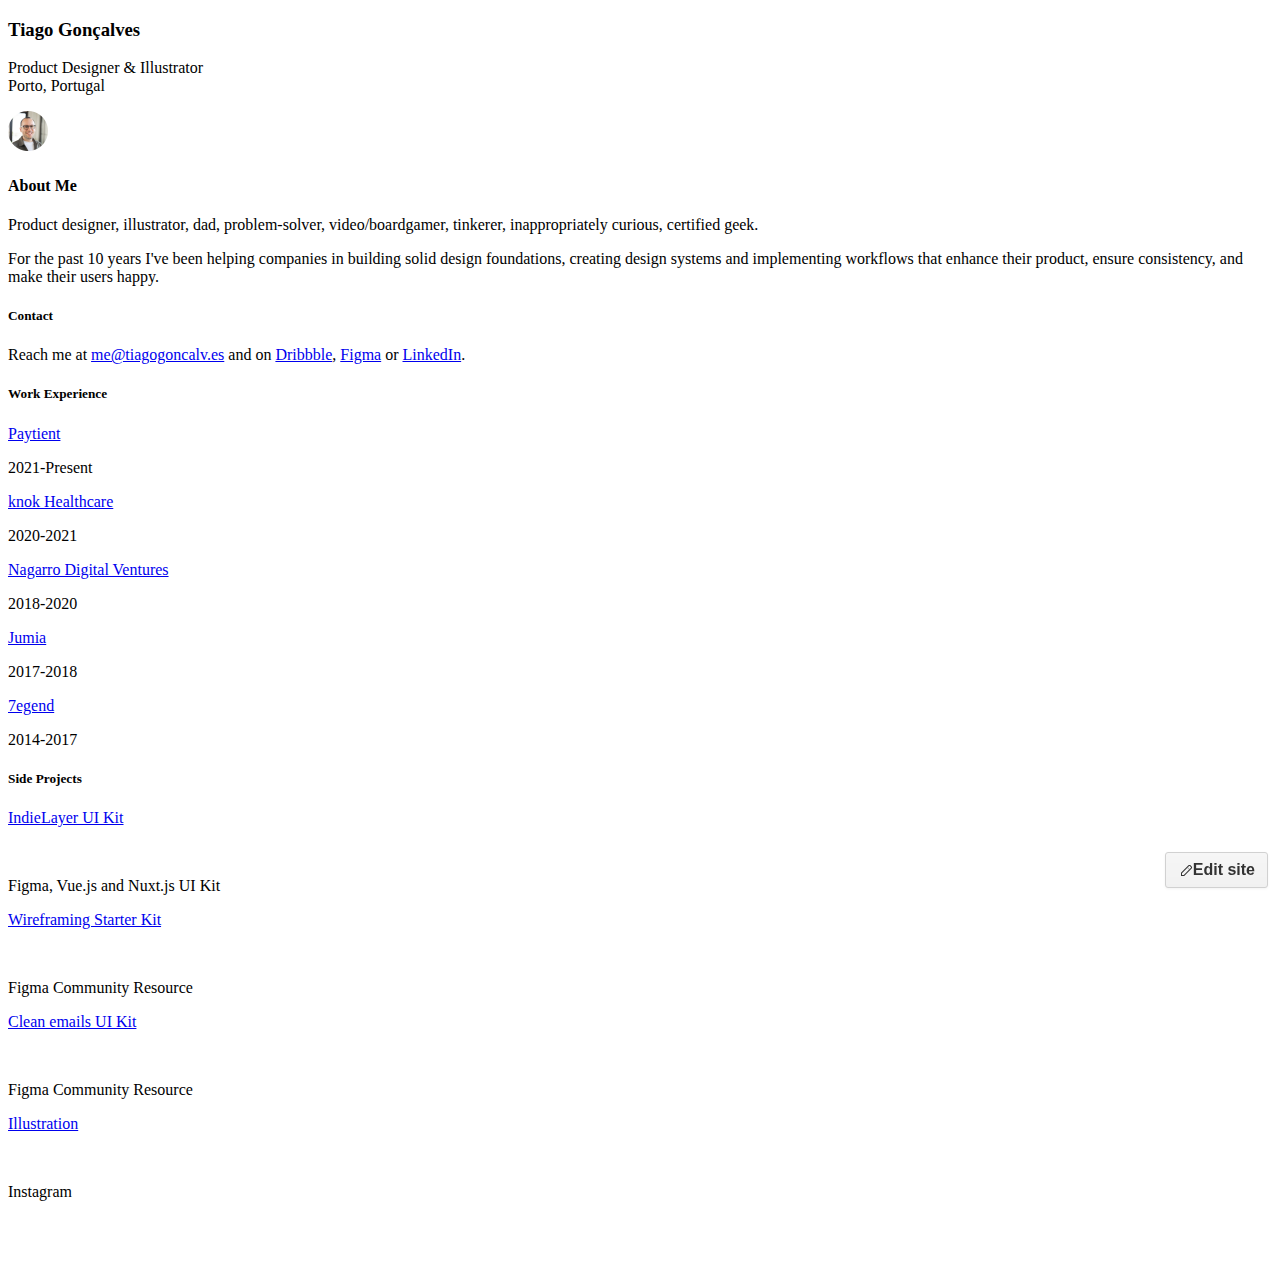
==== index.html @ d84b5dab "Add files via upload" ====
<!DOCTYPE html>
<!-- saved from url=(0035)https://tiagogoncalv-es.webflow.io/ -->
<html data-wf-domain="tiagogoncalv-es.webflow.io" data-wf-page="6408bd60045731fa476555f4" data-wf-site="6408bd60045731c9a76555f3" class="w-mod-js w-editor"><head><meta http-equiv="Content-Type" content="text/html; charset=UTF-8"><style>.wf-force-outline-none[tabindex="-1"]:focus{outline:none;}</style><title>tiagogoncalv.es</title><meta content="Tiago Gonçalves" property="og:title"><meta content="Personal website of Tiago Gonçalves, product designer &amp; illustrator based in Porto, Portugal." property="og:description"><meta content="Tiago Gonçalves" property="twitter:title"><meta content="Personal website of Tiago Gonçalves, product designer &amp; illustrator based in Porto, Portugal." property="twitter:description"><meta property="og:type" content="website"><meta content="summary_large_image" name="twitter:card"><meta content="width=device-width, initial-scale=1" name="viewport"><meta content="Webflow" name="generator"><link href="./tiagogoncalv.es_files/tiagogoncalv-es.webflow.8f3b43299.css" rel="stylesheet" type="text/css"><style></style><style></style><script type="text/javascript">!function(o,c){var n=c.documentElement,t=" w-mod-";n.className+=t+"js",("ontouchstart"in o||o.DocumentTouch&&c instanceof DocumentTouch)&&(n.className+=t+"touch")}(window,document);</script><link href="https://assets-global.website-files.com/6408bd60045731c9a76555f3/640b2142c9b15f421c5b35f6_Frame%2016.png" rel="shortcut icon" type="image/x-icon"><link href="https://assets-global.website-files.com/6408bd60045731c9a76555f3/640b214387a187db947c4661_Frame%2017.png" rel="apple-touch-icon"><style>@import url(https://d3e54v103j8qbb.cloudfront.net/fonts/inter/inter.s3.3a4044b2f3.css);</style><style>.w-reset,
.w-editor-bem-RichTextInput_Content *:not(rteselectionmarker, sub, sup),
.w-editor-rich-text-container * {
  position: static;
  left: auto;
  top: auto;
  right: auto;
  bottom: auto;
  z-index: auto;
  display: block;
  visibility: visible;
  overflow: visible;
  overflow-x: visible;
  overflow-y: visible;
  box-sizing: border-box;
  width: auto;
  height: auto;
  max-height: none;
  max-width: none;
  min-height: 0;
  margin: 0;
  padding: 0;
  float: none;
  clear: none;
  border: 0 none transparent;
  border-radius: 0;
  background: none;
  background-image: none;
  background-position: 0% 0%;
  background-size: auto auto;
  background-repeat: repeat;
  background-origin: padding-box;
  background-clip: border-box;
  background-attachment: scroll;
  background-color: transparent;
  box-shadow: none;
  opacity: 1;
  transform: none;
  transition: none;
  direction: ltr;
  font-family: inherit;
  font-weight: inherit;
  color: inherit;
  font-size: inherit;
  line-height: inherit;
  font-style: inherit;
  font-variant: inherit;
  text-align: inherit;
  letter-spacing: inherit;
  text-decoration: inherit;
  text-indent: 0;
  text-transform: inherit;
  list-style-type: disc;
  text-shadow: none;
  font-smoothing: auto;
  vertical-align: baseline;
  cursor: inherit;
  white-space: inherit;
  word-break: normal;
  word-spacing: normal;
  word-wrap: normal;
}
span.w-reset,
span.w-editor-bem-RichTextInput_Content *:not(rteselectionmarker, sub, sup),
span.w-editor-rich-text-container *,
.w-reset span,
.w-editor-bem-RichTextInput_Content *:not(rteselectionmarker, sub, sup) span,
.w-editor-rich-text-container * span {
  display: inline;
}
.w-reset .w-ExpressionEditor-fieldWrapper span,
.w-editor-bem-RichTextInput_Content *:not(rteselectionmarker, sub, sup) .w-ExpressionEditor-fieldWrapper span,
.w-editor-rich-text-container * .w-ExpressionEditor-fieldWrapper span {
  display: inherit;
}
.w-editor-ghost-span {
  font-size: 0px;
  line-height: 0px;
  display: inline;
  width: 0px;
  height: 0px;
  pointer-events: none;
  position: relative;
  direction: ltr !important;
}
.w-editor-ghost-span:after {
  content: '';
  position: absolute;
  width: 6px;
  height: 6px;
  left: -3px;
  top: -3px;
}
.w-editor-ghost-span.w-editor-top {
  vertical-align: top;
}
.w-editor-ghost-span.w-editor-bottom {
  vertical-align: bottom;
}
.w-editor-ghost-span.w-editor-wide {
  width: 20%;
}
.w-editor-ghost-span.w-editor-mode-block {
  display: block;
  clear: both;
}
.w-editor-ghost-span.w-editor-mode-float-right {
  float: right;
}
.w-editor-ghost-span.w-editor-mode-float-left {
  float: left;
}
@keyframes wf-bounce-in {
  0% {
    opacity: 0;
    transform: scale(1);
  }
  0.5% {
    opacity: 0;
    transform: scale(0.94);
  }
  50% {
    opacity: 1;
    transform: scale(1.005);
  }
  75% {
    transform: scale(0.997);
  }
  100% {
    transform: scale(1);
  }
}
@keyframes wf-move-progress {
  from {
    background-position: 40px 0;
  }
  to {
    background-position: 0 0;
  }
}
@keyframes wf-blink {
  0%,
  100% {
    background: #808080;
    box-shadow: -8px 0 #1F1F1F;
  }
  50% {
    background: #1F1F1F;
    box-shadow: -8px 0 #808080;
  }
}
@keyframes wf-blink-in {
  40% {
    opacity: 1;
  }
}
@keyframes wf-spin {
  0% {
    transform: rotate(0deg);
  }
  100% {
    transform: rotate(360deg);
  }
}
@keyframes wf-move-right {
  0% {
    transform: translateX(-10px);
  }
  100% {
    transform: translateX(10px);
  }
}
@keyframes wf-animate-right-arrow {
  0% {
    transform: translateX(5px);
    opacity: 1;
  }
  100% {
    transform: translateX(16px);
    opacity: 0;
  }
}
@keyframes wf-pulse {
  0% {
    transform: scale(1);
    opacity: 1;
  }
  100% {
    transform: scale(3.3);
    opacity: 0;
  }
}
@keyframes wf-pulse-appear {
  0% {
    transform: scale(0);
    opacity: 0;
  }
  70% {
    transform: scale(1.5);
    opacity: 1;
  }
  100% {
    transform: scale(1);
    opacity: 1;
  }
}
@keyframes wf-exclaim-front-icon {
  0% {
    opacity: 0;
    transform: scale(1);
  }
  25% {
    opacity: 1;
    transform: scale(1.2);
  }
  50% {
    opacity: 0;
    transform: scale(1);
  }
  75% {
    opacity: 1;
    transform: scale(1.2);
  }
  100% {
    transform: scale(1);
  }
}
@keyframes wf-exclaim-back-icon {
  0% {
    opacity: 1;
    transform: scale(1);
  }
  25% {
    opacity: 0;
    transform: scale(1.2);
  }
  50% {
    opacity: 1;
    transform: scale(1);
  }
  75% {
    opacity: 0;
    transform: scale(1.2);
  }
  100% {
    transform: scale(1);
  }
}
@keyframes wf-distractor-blink {
  40% {
    opacity: 1;
  }
}
@keyframes wf-preview-panel {
  from {
    opacity: 0;
  }
  to {
    opacity: 1;
  }
}
html {
  --wf-designer--textColorLight: #ebebeb;
  --wf-designer--textColor: #d9d9d9;
  --wf-designer--textColorPreloader: #ababab;
  --wf-designer--textColorDim: #ababab;
  --wf-designer--textColorDimmer: #757575;
  --wf-designer--notificationTextColor: #d9d9d9;
  --wf-designer--panelColor: #404040;
  --wf-designer--panelColorLight: #4d4d4d;
  --wf-designer--panelColorLighter: #5e5e5e;
  --wf-designer--panelColorDark: #2b2b2b;
  --wf-designer--panelColorDarker: #212121;
  --wf-designer--panelBorder: #212121;
  --wf-designer--panelHeadDividerBorder: 1px solid var(--wf-designer--borderColorDark);
  --wf-designer--panelActiveShadow: inset -1px 0px 0 0 #212121,
    -1px -1px 0 0 #212121, 0 2px 0 0 #404040;
  --wf-designer--panelActiveShadowLast: none;
  --wf-designer--panelTabBackground: var(--wf-designer--panelColorDark);
  --wf-designer--panelShadow: inset -1px -1px 0 0 var(--wf-designer--borderColorDark);
  --wf-designer--panelShadowLast: inset 0px -1px 0 0 var(--wf-designer--borderColorDark);
  --wf-designer--panelTabsShadow: none;
  --wf-designer--panelTabBarShadow: 0 -1px 0 0 var(--wf-designer--borderColorDark);
  --wf-designer--token-input-background-disabled: #4d4d4d;
  --wf-designer--token-input-text-disabled: var(--wf-designer--textColorDim);
  --wf-designer--borderColor: #363636;
  --wf-designer--borderColorDark: #212121;
  --wf-designer--borderColorDarker: #212121;
  --wf-designer--insetColor: #363636;
  --wf-designer--insetBorderColor: #2b2b2b;
  --wf-designer--listColor: #363636;
  --wf-designer--listColorHover: #2b2b2b;
  --wf-designer--listBorderColor: #2b2b2b;
  --wf-designer--listSourceBorderColor: #757575;
  --wf-designer--listRowBackgroundHover: var(--wf-designer--panelColorLight);
  --wf-designer--listRowSelectedBackground: var(--wf-designer--panelColorLight);
  --wf-designer--listRowBorder: 1px solid var(--wf-designer--borderColorDark);
  --wf-designer--listRowBigHeight: 45px;
  --wf-designer--listRowColorHover: revert;
  --wf-designer--listGridBorder: 1px solid var(--wf-designer--borderColor);
  --wf-designer--paneBorderColor: var(--wf-designer--borderColorDark);
  --wf-designer--paneHeadHeight: 45px;
  --wf-designer--paneCardColor: var(--wf-designer--panelColorLight);
  --wf-designer--paneCardBorder: 1px solid var(--wf-designer--borderColor);
  --wf-designer--tooltipColor: #ebebeb;
  --wf-designer--tooltipColorText: #212121;
  --wf-designer--tooltipColorBlue: #2496ff;
  --wf-designer--tooltipColorBlueText: white;
  --wf-designer--canvasColor: #5e5e5e;
  --wf-designer--canvasColorDark: #2b2b2b;
  --wf-designer--canvasColorDarker: #212121;
  --wf-designer--breadcrumbColor: #ebebeb;
  --wf-designer--breadcrumbTextColor: #4d4d4d;
  --wf-designer--breadcrumbRulerColor: var(--wf-designer--breadcrumbTextColor);
  --wf-designer--popoverBackground: var(--wf-designer--panelColor);
  --wf-designer--popoverHeaderBackground: var(--wf--designer--panelColorLight);
  --wf-designer--popoverShadow: 0px 1px 15px rgba(0, 0, 0, 0.2);
  --wf-designer--popoverBorder: 1px solid var(--wf-designer--borderColor);
  --wf-designer--popoverShadowHard: 0 0 0 1px var(--wf-designer--borderColor),
    var(--wf-designer--popoverShadow);
  --wf-designer--menuBackground: var(--wf-designer--panelColorLight);
  --wf-designer--menuBorder: var(--wf-designer--popoverBorder);
  --wf-designer--menuCardOffset: -1px;
  --wf-designer--menuCardTopBorderRadius: 0px;
  --wf-designer--menuDividerColor: var(--wf-designer--borderColorDark);
  --wf-designer--menuItemPadding: 4px 15px;
  --wf-designer--menuItemLineHeight: 19px;
  --wf-designer--menuItemHoverBackground: var(--wf-designer--panelColorLighter);
  --wf-designer--menuItemHoverColor: white;
  --wf-designer--menuItemCaretOffset: 0px;
  --wf-designer--modalBackground: var(--wf-designer--panelColor);
  --wf-designer--modalHeaderBackground: var(--wf-designer--panelColorLight);
  --wf-designer--modalHeaderHeight: 42px;
  --wf-designer--modalPadding: 16px;
  --wf-designer--modalShadow: 0 0 0 1px rgba(0, 0, 0, 0.3),
    0 4px 24px rgba(0, 0, 0, 0.2);
  --wf-designer--miniSettingsModalBackground: var(--wf-designer--modalBackground);
  --wf-designer--maskCanvas: rgba(0, 0, 0, 0.75);
  --wf-designer--maskPanel: rgba(33, 33, 33, 0.85);
  --wf-designer--maskLoading: rgba(33, 33, 33, 0.95);
  --wf-designer--notificationColor: rgba(33, 33, 33, 0.95);
  --wf-designer--pillBackground: var(--wf-designer--panelColorLight);
  --wf-designer--buttonText: white;
  --wf-designer--buttonGroupBackground: transparent;
  --wf-designer--buttonColor: #5e5e5e;
  --wf-designer--buttonColorHover: #757575;
  --wf-designer--buttonColorActive: #5e5e5e;
  --wf-designer--buttonBorder: 1px solid #363636;
  --wf-designer--buttonBoxShadow: none;
  --wf-designer--buttonBlue: #2496ff;
  --wf-designer--buttonBlueHover: #0084ff;
  --wf-designer--buttonGreen: #008547;
  --wf-designer--buttonGreenHover: #00944f;
  --wf-designer--buttonRed: #cf313b;
  --wf-designer--buttonRedHover: #db434c;
  --wf-designer--buttonOrange: #c75300;
  --wf-designer--buttonOrangeHover: #dd7124;
  --wf-designer--buttonPurple: #7f5ae9;
  --wf-designer--buttonPurpleHover: #8a61ff;
  --wf-designer--buttonHeadHeight: 29px;
  --wf-designer--buttonHeadLineHeight: 26px;
  --wf-designer--classShadow: 0 0 0 1px rgba(0, 0, 0, 0.15);
  --wf-designer--inputColor: #2b2b2b;
  --wf-designer--inputColorHover: #212121;
  --wf-designer--inputBorderColor: #212121;
  --wf-designer--inputBorderColorHover: #212121;
  --wf-designer--inputBoxShadow: 0 0 0 rgba(0, 0, 0, 0);
  --wf-designer--inputPreviewColor: #ababab;
  --wf-designer--inputPreviewBorderColor: #5e5e5e;
  --wf-designer--inputPreviewBg: #4d4d4d;
  --wf-designer--inputHeighlightColor: white;
  --wf-designer--inputHeighlightBorderColor: rgba(138, 194, 255, 0.8);
  --wf-designer--inputHeighlightBg: rgba(138, 194, 255, 0.35);
  --wf-designer--inputTickWidth: 24px;
  --wf-designer--inputPaddingX: 9px;
  --wf-designer--inputPaddingY: 8px;
  --wf-designer--inputPlaceholderColor: var(--wf-designer--textColorDimmer);
  --wf-designer--switchColor: var(--wf-designer--panelColorDark);
  --wf-designer--switchKnobColor: var(--wf-designer--buttonColor);
  --wf-designer--switchKnobColorHover: var(--wf-designer--buttonColorHover);
  --wf-designer--switchBorderColor: var(--wf-designer--borderColorDark);
  --wf-designer--switchActiveColor: #2496ff;
  --wf-designer--switchActiveBorderColor: #212121;
  --wf-designer--switchWidth: 40px;
  --wf-designer--inputNoticeColor: #b99f76;
  --wf-designer--inputNoticeBorderColor: #9e8863;
  --wf-designer--inputNoticeBg: #6f6452;
  --wf-designer--checkboxBorderColor: var(--wf-designer--inputBorderColor);
  --wf-designer--checkboxCheckedBackgroundColor: var(--wf-designer--inputColor);
  --wf-designer--checkboxCheckedBorderColor: var(--wf-designer--inputBorderColor);
  --wf-designer--checkboxLabelColor: currentColor;
  --wf-designer--checkboxSize: 14px;
  --wf-designer--checkboxVerticalAlign: baseline;
  --wf-designer--checkboxTopOffset: 0;
  --wf-designer--checkboxMarginRight: 8px;
  --wf-designer--inputOutlineFocus: var(--wf-designer--inputBoxShadow),
    0 0 0 1px #2496ff;
  --wf-designer--inputOutlineFocusPurple: var(--wf-designer--inputBoxShadow),
    0 0 0 1px #a484ff;
  --wf-designer--inputOutlineFocusError: var(--wf-designer--inputBoxShadow),
    0 0 0 1px #ed273e;
  --wf-designer--inputOutlineFocusErrorLight: var(--wf-designer--inputBoxShadow),
    0 0 0 1px #ff424d;
  --wf-designer--fontDefault: Inter, -apple-system, BlinkMacSystemFont,
    'Segoe UI', Roboto, Oxygen-Sans, Ubuntu, Cantarell, 'Helvetica Neue',
    Helvetica, Arial, 'Apple Color Emoji', 'Segoe UI Emoji', 'Segoe UI Symbol',
    sans-serif;
  --wf-designer--fontHeading: var(--wf-designer--fontDefault);
  --wf-designer--fontHeadingWeight: 400;
  --wf-designer--fontCode: 'SF Mono', 'Liberation Mono', Inconsolata, Consolas,
    Monaco, Menlo, monospace;
  --wf-designer--modalTitleSize: 26px;
  --wf-designer--modalTitleWeight: 400;
  --wf-designer--inputHeight: 24px;
  --wf-designer--buttonHeight: 22px;
  --wf-designer--buttonLineHeight: 30px;
  --wf-designer--buttonGroupHeight: 25px;
  --wf-designer--controlFontSize: 11.5px;
  --wf-designer--inputFontSize: 11.5px;
  --wf-designer--controlBigHeight: 32px;
  --wf-designer--controlBigFontSize: 11.5px;
  --wf-designer--radius: 2px;
  --wf-designer--radiusSmall: 2px;
  --wf-designer--radiusMedium: 3px;
  --wf-designer--radiusRound: 100px;
  --wf-designer--radiusButtonGroup: 0px;
  --wf-designer--disabledOpacity: 0.5;
  --wf-designer--datePickerWidth: 254px;
  --wf-designer--scrollbarBaseColor: #4d4d4d #2b2b2b;
  --wf-designer--scrollbarTrackColor: var(--wf-designer--panelColorDark);
  --wf-designer--scrollbarTrackBorderColor: var(--wf-designer--borderColorDark);
  --wf-designer--scrollbarThumbColor: var(--wf-designer--panelColorLight);
  --wf-designer--scrollbarThumbColorHover: var(--wf-designer--buttonColor);
  --wf-designer--scrollbarThumbColorDisabled: var(--wf-designer--panelColor);
  --wf-designer--webkitScrollBarWidth: 9px;
  --wf-designer--cssTokenHeight: 23px;
  --wf-designer--rightSidebarBorderWidth: 1px;
  --wf-designer--rightSidebarWidthInner: 240px;
  --wf-designer--rightSidebarWidth: calc(240px + 1px);
  --wf-designer--rightSidebarWidthPlusScrollbar: calc(240px + 1px + 10px);
  --wf-designer--rightSidebarPanelWidth: 224px;
  --wf-designer--bottomBarHeight: 29px;
  --wf-designer--leftSidebarSpacerDisplay: block;
  --wf-designer--leftSidebarSpacerOffsetLeft: 0px;
  --wf-designer--leftSidebarWidth: 35px;
  --wf-designer--leftSidebarBorderColor: #212121;
  --wf-designer--leftSidebarBorderDisplay: block;
  --wf-designer--leftSidebarButtonBorderColor: #363636;
  --wf-designer--leftSidebarButtonActiveBackground: var(--wf-designer--panelColorLight);
  --wf-designer--leftSidebarButtonActiveBorder: var(--wf-designer--borderColorDark);
  --wf-designer--leftSidebarButtonActiveLeftBorder: 1px solid transparent;
  --wf-designer--leftSidebarButtonPadding: 11px;
  --wf-designer--leftSidebarBottomButtonPadding: 7px;
  --wf-designer--leftSidebarButtonBackgroundHover: transparent;
  --wf-designer--leftSidebarHelpTriggerPadding: 4px;
  --wf-designer--leftSidebarDividerOffset: -4px;
  --wf-designer--leftSidebarDividerMargin: 0px;
  --wf-designer--leftSidebarFirstButtonTopMargin: 0px;
  --wf-designer--topBarHeight: var(--wf-designer--leftSidebarWidth);
  --wf-designer--topBarIconActiveBackground: #212121;
  --wf-designer--topBarIconActiveColor: currentColor;
  --wf-designer--topBarBorderColor: var(--wf-designer--borderColor);
  --wf-designer--tabHeight: var(--wf-designer--topBarHeight);
  --wf-designer--leftSidebarSpacerWidth: 6px;
  --wf-designer--slateHeaderHeight: 44px;
  --wf-designer--firstSlatePanelWidth: 250px;
  --wf-designer--secondSlatePanelWidth: 400px;
  --wf-designer--sectionPadding: 0 10px 0 4px;
  --wf-designer--sectionHeaderPaddingLeft: 5px;
  --wf-designer--sectionClosedBorderBottom: none;
  --wf-designer--sectionOpenedBorderBottom: 1px solid var(--wf-designer--borderColorDark);
  --wf-designer--sectionTitleHeight: 28px;
  --wf-designer--sectionTitleBorderBottom: 1px solid var(--wf-designer--borderColorDark);
  --wf-designer--fontSize0: 10px;
  --wf-designer--fontSize1: 11px;
  --wf-designer--fontSize2: 12px;
  --wf-designer--fontSize3: 13px;
  --wf-designer--fontSize4: 14px;
  --wf-designer--fontSize5: 15px;
  --wf-designer--fontSize6: 16px;
  --wf-designer--fontSize8: 18px;
  --wf-designer--fontSize10: 20px;
  --wf-designer--fontWeightMedium: 500;
}
/**
 * IMPORTANT: Do not change the values in this file without updating them in zindex.js
 *
 * ISSUE #7308 (https://github.com/webflow/webflow/issues/7308) will remove the need for this synchronization
 *
 * NOTE: For new components, use ui/Layer, not these zIndex: https://github.com/webflow/webflow/blob/dev/docs/app/designer-overlay-system/overlay-system.md
 */
/* Note: external less veriables used in this file must exist in both designer and editor
and variables defined here must not conflict with those defined in the designer or editor
also rich-text.less has its own sprite-sheet */
.w-editor-bem-RichText {
  pointer-events: auto;
}
.w-editor-bem-RichText * {
  pointer-events: auto;
}
[class*='w-editor-edit'] .w-richtext .w-embed,
[class*='w-editor-edit'] .w-rte-editable .w-embed {
  color: transparent;
}
[class*='w-editor-edit'] .w-richtext .w-embed:after,
[class*='w-editor-edit'] .w-rte-editable .w-embed:after {
  display: block;
  line-height: 0;
}
.w-spinner {
  width: 36px;
  height: 36px;
  overflow: hidden;
}
.w-spinner i {
  display: none;
  position: absolute;
}
.w-spinner .w-spinner-uploading-thin {
  display: block;
  top: 13px;
  left: 13px;
  opacity: 0.8;
}
.w-spinner .w-spinner-success {
  top: 13px;
  left: 12px;
}
.w-spinner .w-spinner-success-thin {
  top: 13px;
  left: 12px;
}
.w-spinner .w-spinner-cancel {
  top: 13px;
  left: 13px;
}
.w-spinner .w-common-loading-dots {
  top: -21px !important;
  left: 12px!important;
}
.w-spinner.w-queued .w-common-loading-dots {
  display: block;
}
.w-spinner.w-queued .w-spinner-uploading-thin {
  display: none;
}
.w-spinner.w-complete .w-spinner-uploading-thin {
  display: none;
}
.w-spinner.w-complete .w-spinner-success {
  display: block;
}
.w-spinner.w-medium.w-queued .w-common-loading-dots {
  top: -25px !important;
  left: 8px!important;
}
.w-spinner.w-medium .w-spinner-uploading-thin {
  top: 10px;
  left: 10px;
}
.w-spinner.w-medium .w-spinner-success {
  top: 11px;
  left: 9px;
}
.w-spinner.w-medium .w-spinner-cancel {
  top: 10px;
  left: 10px;
}
.w-spinner.w-small.w-queued .w-common-loading-dots {
  display: none;
}
.w-spinner.w-small .w-spinner-uploading-thin,
.w-spinner.w-small .w-spinner-success {
  display: none;
}
.w-spinner.w-small.w-complete .w-spinner-percent,
.w-spinner.w-small.w-complete .w-spinner-border {
  opacity: 0;
}
.w-spinner.w-small.w-complete .w-spinner-success-thin {
  display: block;
  top: 8px;
  left: 6px;
}
.w-spinner.w-small.w-error .w-spinner-percent,
.w-spinner.w-small.w-error .w-spinner-border {
  opacity: 0;
}
.w-spinner.w-small.w-error .w-spinner-cancel {
  display: none;
}
.w-spinner.w-small.w-error .w-spinner-success-thin {
  display: block;
  top: 6px;
  left: 7px;
}
.w-spinner svg {
  width: 100%;
  height: 100%;
}
.w-spinner .w-spinner-overlay {
  fill: rgba(0, 0, 0, 0.8);
}
.w-spinner .w-spinner-border {
  stroke-width: 1px;
  stroke: rgba(255, 255, 255, 0.35);
}
.w-spinner .w-spinner-percent {
  stroke: #fff;
  stroke-width: 2px;
}
.w-spinner .w-spinner-percent.w-hide {
  opacity: 0;
}
.w-spinner.w-complete .w-spinner-percent {
  stroke: #50bf5d;
}
.w-spinner.w-error .w-spinner-uploading-thin {
  display: none;
}
.w-spinner.w-error .w-spinner-percent {
  stroke: #f35353;
}
.w-spinner.w-error .w-spinner-cancel {
  display: block;
}
.w-editor-selectize-control.w-editor-plugin-drag_drop.w-editor-multi > .w-editor-selectize-input > div.w-editor-ui-sortable-placeholder {
  visibility: visible !important;
  background: #f2f2f2 !important;
  background: rgba(0, 0, 0, 0.06) !important;
  border: 0 none !important;
  box-shadow: inset 0 0 12px 4px #fff;
}
.w-editor-selectize-control.w-editor-plugin-drag_drop .w-editor-ui-sortable-placeholder::after {
  content: '!';
  visibility: hidden;
}
.w-editor-selectize-control.w-editor-plugin-drag_drop .w-editor-ui-sortable-helper {
  box-shadow: 0 2px 5px rgba(0, 0, 0, 0.2);
}
.w-editor-selectize-dropdown-header {
  position: relative;
  padding: 5px 8px;
  border-bottom: 1px solid #d0d0d0;
  background: #f8f8f8;
  border-radius: 3px 3px 0 0;
}
.w-editor-selectize-dropdown-header-close {
  position: absolute;
  right: 8px;
  top: 50%;
  color: #303030;
  opacity: 0.4;
  margin-top: -12px;
  line-height: 20px;
  font-size: 20px !important;
}
.w-editor-selectize-dropdown-header-close:hover {
  color: #000000;
}
.w-editor-selectize-dropdown.w-editor-plugin-optgroup_columns .w-editor-optgroup {
  border-right: 1px solid #f2f2f2;
  border-top: 0 none;
  float: left;
  box-sizing: border-box;
}
.w-editor-selectize-dropdown.w-editor-plugin-optgroup_columns .w-editor-optgroup:last-child {
  border-right: 0 none;
}
.w-editor-selectize-dropdown.w-editor-plugin-optgroup_columns .w-editor-optgroup:before {
  display: none;
}
.w-editor-selectize-dropdown.w-editor-plugin-optgroup_columns .w-editor-optgroup-header {
  border-top: 0 none;
}
.w-editor-selectize-control.w-editor-plugin-remove_button [data-value] {
  position: relative;
  padding-right: 18px !important;
}
.w-editor-selectize-control.w-editor-plugin-remove_button [data-value] .w-editor-remove {
  position: absolute;
  top: 0;
  right: 0;
  bottom: 0;
  width: 17px;
  text-align: center;
  font-weight: bold;
  font-size: var(--wf-designer--fontSize2);
  color: inherit;
  text-decoration: none;
  vertical-align: middle;
  display: inline-block;
  padding: 2px 0 0 0;
  border-radius: 0 2px 2px 0;
  box-sizing: border-box;
}
.w-editor-selectize-control.w-editor-plugin-remove_button [data-value] .w-editor-remove > i {
  position: absolute;
  background-position: 0;
  width: 5px;
  height: 6px;
  opacity: 0.5;
  top: 0;
  bottom: 0;
  left: 0;
  right: 0;
  margin: auto;
  transition: opacity 200ms;
}
.w-editor-selectize-control.w-editor-plugin-remove_button [data-value] .w-editor-remove:hover > i {
  opacity: 1;
}
.w-editor-selectize-control.w-editor-plugin-remove_button [data-value].w-editor-active .w-editor-remove {
  border-left-color: #cacaca;
}
.w-editor-selectize-control.w-editor-plugin-remove_button .w-editor-disabled [data-value] .w-editor-remove:hover {
  background: none;
}
.w-editor-selectize-control.w-editor-plugin-remove_button .w-editor-disabled [data-value] .w-editor-remove {
  border-left-color: #ffffff;
}
.w-editor-selectize-control {
  position: relative;
}
.w-editor-selectize-dropdown,
.w-editor-selectize-input,
.w-editor-selectize-input input {
  color: #303030;
  font-family: inherit;
  font-size: 13px;
  line-height: 18px;
  -webkit-font-smoothing: inherit;
}
.w-editor-selectize-input,
.w-editor-selectize-control.w-editor-single .w-editor-selectize-input.w-editor-input-active {
  background: #fff;
  cursor: text;
  display: inline-block;
}
.w-editor-selectize-input {
  border: 1px solid #d0d0d0;
  padding: 8px 8px;
  display: inline-block;
  width: 100%;
  overflow: hidden;
  position: relative;
  z-index: 1;
  box-sizing: border-box;
  box-shadow: inset 0 1px 1px rgba(0, 0, 0, 0.1);
  border-radius: 3px;
}
.w-editor-selectize-control.w-editor-multi .w-editor-selectize-input.w-editor-has-items {
  padding: 6px 8px 3px;
}
.w-editor-selectize-input.w-editor-full {
  background-color: #fff;
}
.w-editor-selectize-input.w-editor-disabled,
.w-editor-selectize-input.w-editor-disabled * {
  cursor: not-allowed !important;
  pointer-events: none !important;
}
.w-editor-selectize-input.w-editor-focus {
  box-shadow: inset 0 1px 2px rgba(0, 0, 0, 0.15);
}
.w-editor-selectize-input.w-editor-dropdown-active {
  border-radius: 3px 3px 0 0;
}
.w-editor-selectize-input > * {
  vertical-align: baseline;
  display: -moz-inline-stack;
  display: inline-block;
  zoom: 1;
  *display: inline;
}
.w-editor-selectize-control.w-editor-multi .w-editor-selectize-input > div {
  cursor: default;
  margin: 0 3px 3px 0;
  padding: 2px 6px;
  background: #f2f2f2;
  color: #303030;
  border: 0 solid #d0d0d0;
}
.w-editor-selectize-control.w-editor-multi .w-editor-selectize-input > div.w-editor-active {
  background: #e8e8e8;
  color: #303030;
  border: 0 solid #cacaca;
}
.w-editor-selectize-control.w-editor-multi .w-editor-selectize-input.w-editor-disabled > div,
.w-editor-selectize-control.w-editor-multi .w-editor-selectize-input.w-editor-disabled > div.w-editor-active {
  color: #7d7d7d;
  background: #f2f2f2;
  border: 0 solid #ffffff;
}
.w-editor-selectize-input > input {
  padding: 0 !important;
  min-height: 0 !important;
  max-height: none !important;
  color: white;
  max-width: 100% !important;
  margin: 0 2px 0 0 !important;
  text-indent: 0 !important;
  border: 0 none !important;
  background: none !important;
  line-height: inherit !important;
  -webkit-user-select: auto !important;
  box-shadow: none !important;
}
.w-editor-selectize-input > input::-ms-clear {
  display: none;
}
.w-editor-selectize-input > input:focus {
  outline: none !important;
}
.w-editor-selectize-input::after {
  content: ' ';
  display: block;
  clear: left;
}
.w-editor-selectize-dropdown {
  position: absolute;
  z-index: 10;
  margin: -1px 0 0 0;
  border-top: 0 none;
  box-sizing: border-box;
}
.w-editor-selectize-dropdown [data-selectable] {
  cursor: default;
  overflow: hidden;
}
.w-editor-selectize-dropdown [data-selectable] .w-editor-highlight {
  background: rgba(125, 168, 208, 0.2);
  font-weight: 800;
  text-decoration: underline;
  border-radius: 1px;
}
.w-editor-selectize-dropdown [data-selectable],
.w-editor-selectize-dropdown .w-editor-optgroup-header {
  padding: 5px 8px;
}
.w-editor-selectize-dropdown .w-editor-optgroup:first-child .w-editor-optgroup-header {
  border-top: 0 none;
}
.w-editor-selectize-dropdown .w-editor-optgroup-header {
  color: #303030;
  background: #fff;
  cursor: default;
}
.w-editor-selectize-dropdown .w-editor-active {
  background-color: #f5fafd;
  color: #495c68;
}
.w-editor-selectize-dropdown .w-editor-active.w-editor-create {
  color: #495c68;
}
.w-editor-selectize-dropdown .w-editor-create {
  color: rgba(48, 48, 48, 0.5);
}
.w-editor-selectize-dropdown-content {
  overflow-y: auto;
  overflow-x: hidden;
  max-height: 200px;
}
.w-editor-selectize-control.w-editor-single .w-editor-selectize-input,
.w-editor-selectize-control.w-editor-single .w-editor-selectize-input input {
  cursor: default;
}
.w-editor-selectize-control.w-editor-single .w-editor-selectize-input.w-editor-input-active,
.w-editor-selectize-control.w-editor-single .w-editor-selectize-input.w-editor-input-active input {
  cursor: text;
}
.w-editor-selectize-control.w-editor-rtl.w-editor-single .w-editor-selectize-input:after {
  left: 15px;
  right: auto;
}
.w-editor-selectize-control.w-editor-rtl .w-editor-selectize-input > input {
  margin: 0 4px 0 -2px !important;
}
.w-editor-selectize-control .w-editor-selectize-input.w-editor-disabled {
  opacity: 0.5;
  background-color: #fafafa;
  cursor: not-allowed;
  pointer-events: none;
}
.w-editor-selectize-control.w-editor-plugin-drag_drop.w-editor-multi > .w-editor-selectize-input > div.w-editor-ui-sortable-placeholder {
  visibility: visible !important;
  background: #f2f2f2 !important;
  background: rgba(0, 0, 0, 0.06) !important;
  border: 0 none !important;
  box-shadow: inset 0 0 12px 4px #fff;
}
.w-editor-selectize-control.w-editor-plugin-drag_drop .w-editor-ui-sortable-placeholder::after {
  content: '!';
  visibility: hidden;
}
.w-editor-selectize-control.w-editor-plugin-drag_drop .w-editor-ui-sortable-helper {
  box-shadow: 0 2px 5px rgba(0, 0, 0, 0.2);
}
.w-editor-selectize-dropdown-header {
  position: relative;
  padding: 5px 8px;
  border-bottom: 1px solid #d0d0d0;
  background: #f8f8f8;
  border-radius: 3px 3px 0 0;
}
.w-editor-selectize-dropdown-header-close {
  position: absolute;
  right: 8px;
  top: 50%;
  color: #303030;
  opacity: 0.4;
  margin-top: -12px;
  line-height: 20px;
  font-size: 20px !important;
}
.w-editor-selectize-dropdown-header-close:hover {
  color: #000000;
}
.w-editor-selectize-dropdown.w-editor-plugin-optgroup_columns .w-editor-optgroup {
  border-right: 1px solid #f2f2f2;
  border-top: 0 none;
  float: left;
  box-sizing: border-box;
}
.w-editor-selectize-dropdown.w-editor-plugin-optgroup_columns .w-editor-optgroup:last-child {
  border-right: 0 none;
}
.w-editor-selectize-dropdown.w-editor-plugin-optgroup_columns .w-editor-optgroup:before {
  display: none;
}
.w-editor-selectize-dropdown.w-editor-plugin-optgroup_columns .w-editor-optgroup-header {
  border-top: 0 none;
}
.w-editor-selectize-control.w-editor-plugin-remove_button [data-value] {
  position: relative;
  padding-right: 24px !important;
}
.w-editor-selectize-control.w-editor-plugin-remove_button [data-value] .w-editor-remove {
  z-index: 1;
  /* fixes ie bug (see #392) */
  position: absolute;
  top: 0;
  right: 0;
  bottom: 0;
  width: 17px;
  text-align: center;
  font-weight: bold;
  font-size: 12px;
  color: inherit;
  text-decoration: none;
  vertical-align: middle;
  display: inline-block;
  padding: 2px 0 0 0;
  border-left: 1px solid #d0d0d0;
  border-radius: 0 2px 2px 0;
  box-sizing: border-box;
}
.w-editor-selectize-control.w-editor-plugin-remove_button [data-value] .w-editor-remove:hover {
  background: rgba(0, 0, 0, 0.05);
}
.w-editor-selectize-control.w-editor-plugin-remove_button [data-value].w-editor-active .w-editor-remove {
  border-left-color: #cacaca;
}
.w-editor-selectize-control.w-editor-plugin-remove_button .w-editor-disabled [data-value] .w-editor-remove:hover {
  background: none;
}
.w-editor-selectize-control.w-editor-plugin-remove_button .w-editor-disabled [data-value] .w-editor-remove {
  border-left-color: #ffffff;
}
.w-editor-selectize-control {
  position: relative;
}
.w-editor-selectize-dropdown,
.w-editor-selectize-input,
.w-editor-selectize-input input {
  color: #303030;
  font-family: inherit;
  font-size: 13px;
  line-height: 18px;
  -webkit-font-smoothing: inherit;
}
.w-editor-selectize-input,
.w-editor-selectize-control.w-editor-single .w-editor-selectize-input.w-editor-input-active {
  background: #fff;
  cursor: text;
  display: inline-block;
}
.w-editor-selectize-input {
  border: 1px solid #d0d0d0;
  padding: 8px 8px;
  display: inline-block;
  width: 100%;
  overflow: hidden;
  position: relative;
  z-index: 1;
  box-sizing: border-box;
  box-shadow: inset 0 1px 1px rgba(0, 0, 0, 0.1);
  border-radius: 3px;
}
.w-editor-selectize-control.w-editor-multi .w-editor-selectize-input.w-editor-has-items {
  padding: 6px 8px 3px;
}
.w-editor-selectize-input.w-editor-full {
  background-color: #fff;
}
.w-editor-selectize-input.w-editor-disabled,
.w-editor-selectize-input.w-editor-disabled * {
  cursor: default !important;
}
.w-editor-selectize-input.w-editor-focus {
  box-shadow: inset 0 1px 2px rgba(0, 0, 0, 0.15);
}
.w-editor-selectize-input.w-editor-dropdown-active {
  border-radius: 3px 3px 0 0;
}
.w-editor-selectize-input > * {
  vertical-align: baseline;
  display: -moz-inline-stack;
  display: inline-block;
  zoom: 1;
  *display: inline;
}
.w-editor-selectize-control.w-editor-multi .w-editor-selectize-input > div {
  cursor: pointer;
  margin: 0 3px 3px 0;
  padding: 2px 6px;
  background: #f2f2f2;
  color: #303030;
  border: 0 solid #d0d0d0;
}
.w-editor-selectize-control.w-editor-multi .w-editor-selectize-input > div.w-editor-active {
  background: #e8e8e8;
  color: #303030;
  border: 0 solid #cacaca;
}
.w-editor-selectize-control.w-editor-multi .w-editor-selectize-input.w-editor-disabled > div,
.w-editor-selectize-control.w-editor-multi .w-editor-selectize-input.w-editor-disabled > div.w-editor-active {
  color: #7d7d7d;
  background: #ffffff;
  border: 0 solid #ffffff;
}
.w-editor-selectize-input > input {
  display: inline-block !important;
  padding: 0 !important;
  min-height: 0 !important;
  max-height: none !important;
  max-width: 100% !important;
  margin: 0 2px 0 0 !important;
  text-indent: 0 !important;
  border: 0 none !important;
  background: none !important;
  line-height: inherit !important;
  -webkit-user-select: auto !important;
  box-shadow: none !important;
}
.w-editor-selectize-input > input::-ms-clear {
  display: none;
}
.w-editor-selectize-input > input:focus {
  outline: none !important;
}
.w-editor-selectize-input::after {
  content: ' ';
  display: block;
  clear: left;
}
.w-editor-selectize-input.w-editor-dropdown-active::before {
  content: ' ';
  display: block;
  position: absolute;
  background: #f0f0f0;
  height: 1px;
  bottom: 0;
  left: 0;
  right: 0;
}
.w-editor-selectize-dropdown {
  position: absolute;
  z-index: 10;
  border: 1px solid #d0d0d0;
  background: #fff;
  margin: -1px 0 0 0;
  border-top: 0 none;
  box-sizing: border-box;
  box-shadow: 0 1px 3px rgba(0, 0, 0, 0.1);
  border-radius: 0 0 3px 3px;
}
.w-editor-selectize-dropdown [data-selectable] {
  cursor: pointer;
  overflow: hidden;
}
.w-editor-selectize-dropdown [data-selectable] .w-editor-highlight {
  background: rgba(125, 168, 208, 0.2);
  border-radius: 1px;
}
.w-editor-selectize-dropdown [data-selectable],
.w-editor-selectize-dropdown .w-editor-optgroup-header {
  padding: 5px 8px;
}
.w-editor-selectize-dropdown .w-editor-optgroup:first-child .w-editor-optgroup-header {
  border-top: 0 none;
}
.w-editor-selectize-dropdown .w-editor-optgroup-header {
  color: #303030;
  background: #fff;
  cursor: default;
}
.w-editor-selectize-dropdown .w-editor-active {
  background-color: #f5fafd;
  color: #495c68;
}
.w-editor-selectize-dropdown .w-editor-active.w-editor-create {
  color: #495c68;
}
.w-editor-selectize-dropdown .w-editor-create {
  color: rgba(48, 48, 48, 0.5);
}
.w-editor-selectize-dropdown-content {
  overflow-y: auto;
  overflow-x: hidden;
  max-height: 200px;
}
.w-editor-selectize-control.w-editor-single .w-editor-selectize-input,
.w-editor-selectize-control.w-editor-single .w-editor-selectize-input input {
  cursor: pointer;
}
.w-editor-selectize-control.w-editor-single .w-editor-selectize-input.w-editor-input-active,
.w-editor-selectize-control.w-editor-single .w-editor-selectize-input.w-editor-input-active input {
  cursor: text;
}
.w-editor-selectize-control.w-editor-single .w-editor-selectize-input:after {
  content: ' ';
  display: block;
  position: absolute;
  top: 50%;
  right: 15px;
  margin-top: -3px;
  width: 0;
  height: 0;
  border-style: solid;
  border-width: 5px 5px 0 5px;
  border-color: #808080 transparent transparent transparent;
}
.w-editor-selectize-control.w-editor-single .w-editor-selectize-input.w-editor-dropdown-active:after {
  margin-top: -4px;
  border-width: 0 5px 5px 5px;
  border-color: transparent transparent #808080 transparent;
}
.w-editor-selectize-control.w-editor-rtl.w-editor-single .w-editor-selectize-input:after {
  left: 15px;
  right: auto;
}
.w-editor-selectize-control.w-editor-rtl .w-editor-selectize-input > input {
  margin: 0 4px 0 -2px !important;
}
.w-editor-selectize-control .w-editor-selectize-input.w-editor-disabled {
  opacity: 0.5;
  background-color: #fafafa;
}
.w-codemirror {
  /**
  Copied from CodeMirror v5.40.0
  https://github.com/codemirror/CodeMirror/blob/ed8dfeb5e2ed25b5dd1f1eccc7b757ca6dbd118d/lib/codemirror.css

  Not modified. Customizations go in
  - public/css/designer-flux/codemirror-custom.less
*/
  /* BASICS */
  /* PADDING */
  /* GUTTER */
  /* CURSOR */
  /* Shown when moving in bi-directional text */
  /* Can style cursor different in overwrite (non-insert) mode */
  /* DEFAULT THEME */
  /* Default styles for common addons */
  /* STOP */
  /* The rest of this file contains styles related to the mechanics of
   the editor. You probably shouldn't touch them. */
  /* The fake, visible scrollbars. Used to force redraw during scrolling
   before actual scrolling happens, thus preventing shaking and
   flickering artifacts. */
  /* Force content-box sizing for the elements where we expect it */
  /* Used to force a border model for a node */
  /* See issue #2901 */
  /* Help users use markselection to safely style text background */
  /**
  Modified from CodeMirror v5.40.0
  https://github.com/codemirror/CodeMirror/blob/ed8dfeb5e2ed25b5dd1f1eccc7b757ca6dbd118d/theme/material.css
*/
  /*

    Name:       material
    Author:     Michael Kaminsky (http://github.com/mkaminsky11)

    Original material color scheme by Mattia Astorino (https://github.com/equinusocio/material-theme)

*/
  /* webflow added */
  /* end webflow added */
  /* webflow removed
  .cm-s-webflow-material .cm-tag { color: rgba(255, 83, 112, 1); }
*/
}
.w-codemirror .CodeMirror {
  /* Set height, width, borders, and global font properties here */
  font-family: monospace;
  height: 300px;
  color: black;
  direction: ltr;
}
.w-codemirror .CodeMirror-lines {
  padding: 4px 0;
  /* Vertical padding around content */
}
.w-codemirror .CodeMirror pre {
  padding: 0 4px;
  /* Horizontal padding of content */
}
.w-codemirror .CodeMirror-scrollbar-filler,
.w-codemirror .CodeMirror-gutter-filler {
  background-color: white;
  /* The little square between H and V scrollbars */
}
.w-codemirror .CodeMirror-gutters {
  border-right: 1px solid #ddd;
  background-color: #f6f6f6;
  white-space: nowrap;
}
.w-codemirror .CodeMirror-linenumber {
  padding: 0 3px 0 5px;
  min-width: 20px;
  text-align: right;
  color: #999;
  white-space: nowrap;
}
.w-codemirror .CodeMirror-guttermarker {
  color: black;
}
.w-codemirror .CodeMirror-guttermarker-subtle {
  color: #999;
}
.w-codemirror .CodeMirror-cursor {
  border-left: 1px solid black;
  border-right: none;
  width: 0;
}
.w-codemirror .CodeMirror div.CodeMirror-secondarycursor {
  border-left: 1px solid silver;
}
.w-codemirror .cm-fat-cursor .CodeMirror-cursor {
  width: auto;
  border: 0 !important;
  background: #7e7;
}
.w-codemirror .cm-fat-cursor div.CodeMirror-cursors {
  z-index: 1;
}
.w-codemirror .cm-fat-cursor-mark {
  background-color: rgba(20, 255, 20, 0.5);
  animation: blink 1.06s steps(1) infinite;
}
.w-codemirror .cm-animate-fat-cursor {
  width: auto;
  border: 0;
  animation: blink 1.06s steps(1) infinite;
  background-color: #7e7;
}
@keyframes blink {
  50% {
    background-color: transparent;
  }
}
.w-codemirror .cm-tab {
  display: inline-block;
  text-decoration: inherit;
}
.w-codemirror .CodeMirror-rulers {
  position: absolute;
  left: 0;
  right: 0;
  top: -50px;
  bottom: -20px;
  overflow: hidden;
}
.w-codemirror .CodeMirror-ruler {
  border-left: 1px solid #ccc;
  top: 0;
  bottom: 0;
  position: absolute;
}
.w-codemirror .cm-s-default .CodeMirror-selected {
  background: #c3dbf8 !important;
}
.w-codemirror .cm-s-default .cm-header {
  color: blue;
}
.w-codemirror .cm-s-default .cm-quote {
  color: #090;
}
.w-codemirror .cm-negative {
  color: #d44;
}
.w-codemirror .cm-positive {
  color: #292;
}
.w-codemirror .cm-header,
.w-codemirror .cm-strong {
  font-weight: bold;
}
.w-codemirror .cm-em {
  font-style: italic;
}
.w-codemirror .cm-link {
  text-decoration: underline;
}
.w-codemirror .cm-strikethrough {
  text-decoration: line-through;
}
.w-codemirror .cm-s-default .cm-keyword {
  color: #708;
}
.w-codemirror .cm-s-default .cm-atom {
  color: #219;
}
.w-codemirror .cm-s-default .cm-number {
  color: #164;
}
.w-codemirror .cm-s-default .cm-def {
  color: #00f;
}
.w-codemirror .cm-s-default .cm-variable-2 {
  color: #05a;
}
.w-codemirror .cm-s-default .cm-variable-3,
.w-codemirror .cm-s-default .cm-type {
  color: #085;
}
.w-codemirror .cm-s-default .cm-comment {
  color: #a50;
}
.w-codemirror .cm-s-default .cm-string {
  color: #a11;
}
.w-codemirror .cm-s-default .cm-string-2 {
  color: #f50;
}
.w-codemirror .cm-s-default .cm-meta {
  color: #555;
}
.w-codemirror .cm-s-default .cm-qualifier {
  color: #555;
}
.w-codemirror .cm-s-default .cm-builtin {
  color: #30a;
}
.w-codemirror .cm-s-default .cm-bracket {
  color: #997;
}
.w-codemirror .cm-s-default .cm-tag {
  color: #170;
}
.w-codemirror .cm-s-default .cm-attribute {
  color: #00c;
}
.w-codemirror .cm-s-default .cm-hr {
  color: #999;
}
.w-codemirror .cm-s-default .cm-link {
  color: #00c;
}
.w-codemirror .cm-s-default .cm-error {
  color: #f00;
}
.w-codemirror .cm-invalidchar {
  color: #f00;
}
.w-codemirror .CodeMirror-composing {
  border-bottom: 2px solid;
}
.w-codemirror div.CodeMirror span.CodeMirror-matchingbracket {
  color: #0b0;
}
.w-codemirror div.CodeMirror span.CodeMirror-nonmatchingbracket {
  color: #a22;
}
.w-codemirror .CodeMirror-matchingtag {
  background: rgba(255, 150, 0, 0.3);
}
.w-codemirror .CodeMirror-activeline-background {
  background: #e8f2ff;
}
.w-codemirror .CodeMirror {
  position: relative;
  overflow: hidden;
  background: white;
}
.w-codemirror .CodeMirror-scroll {
  overflow: scroll !important;
  /* Things will break if this is overridden */
  /* 30px is the magic margin used to hide the element's real scrollbars */
  /* See overflow: hidden in .CodeMirror */
  margin-bottom: -30px;
  margin-right: -30px;
  padding-bottom: 30px;
  height: 100%;
  outline: none;
  /* Prevent dragging from highlighting the element */
  position: relative;
}
.w-codemirror .CodeMirror-sizer {
  position: relative;
  border-right: 30px solid transparent;
}
.w-codemirror .CodeMirror-vscrollbar,
.w-codemirror .CodeMirror-hscrollbar,
.w-codemirror .CodeMirror-scrollbar-filler,
.w-codemirror .CodeMirror-gutter-filler {
  position: absolute;
  z-index: 6;
  display: none;
}
.w-codemirror .CodeMirror-vscrollbar {
  right: 0;
  top: 0;
  overflow-x: hidden;
  overflow-y: scroll;
}
.w-codemirror .CodeMirror-hscrollbar {
  bottom: 0;
  left: 0;
  overflow-y: hidden;
  overflow-x: scroll;
}
.w-codemirror .CodeMirror-scrollbar-filler {
  right: 0;
  bottom: 0;
}
.w-codemirror .CodeMirror-gutter-filler {
  left: 0;
  bottom: 0;
}
.w-codemirror .CodeMirror-gutters {
  position: absolute;
  left: 0;
  top: 0;
  min-height: 100%;
  z-index: 3;
}
.w-codemirror .CodeMirror-gutter {
  white-space: normal;
  height: 100%;
  display: inline-block;
  vertical-align: top;
  margin-bottom: -30px;
}
.w-codemirror .CodeMirror-gutter-wrapper {
  position: absolute;
  z-index: 4;
  background: none !important;
  border: none !important;
}
.w-codemirror .CodeMirror-gutter-background {
  position: absolute;
  top: 0;
  bottom: 0;
  z-index: 4;
}
.w-codemirror .CodeMirror-gutter-elt {
  position: absolute;
  cursor: default;
  z-index: 4;
}
.w-codemirror .CodeMirror-gutter-wrapper ::-moz-selection {
  background-color: transparent;
}
.w-codemirror .CodeMirror-gutter-wrapper ::selection {
  background-color: transparent;
}
.w-codemirror .CodeMirror-gutter-wrapper ::-moz-selection {
  background-color: transparent;
}
.w-codemirror .CodeMirror-lines {
  cursor: text;
  min-height: 1px;
  /* prevents collapsing before first draw */
}
.w-codemirror .CodeMirror pre {
  /* Reset some styles that the rest of the page might have set */
  border-radius: 0;
  border-width: 0;
  background: transparent;
  font-family: inherit;
  font-size: inherit;
  margin: 0;
  white-space: pre;
  word-wrap: normal;
  line-height: inherit;
  color: inherit;
  z-index: 2;
  position: relative;
  overflow: visible;
  -webkit-tap-highlight-color: transparent;
  font-variant-ligatures: contextual;
}
.w-codemirror .CodeMirror-wrap pre {
  word-wrap: break-word;
  white-space: pre-wrap;
  word-break: normal;
}
.w-codemirror .CodeMirror-linebackground {
  position: absolute;
  left: 0;
  right: 0;
  top: 0;
  bottom: 0;
  z-index: 0;
}
.w-codemirror .CodeMirror-linewidget {
  position: relative;
  z-index: 2;
  padding: 0.1px;
  /* Force widget margins to stay inside of the container */
}
.w-codemirror .CodeMirror-rtl pre {
  direction: rtl;
}
.w-codemirror .CodeMirror-code {
  outline: none;
}
.w-codemirror .CodeMirror-scroll,
.w-codemirror .CodeMirror-sizer,
.w-codemirror .CodeMirror-gutter,
.w-codemirror .CodeMirror-gutters,
.w-codemirror .CodeMirror-linenumber {
  box-sizing: content-box;
}
.w-codemirror .CodeMirror-measure {
  position: absolute;
  width: 100%;
  height: 0;
  overflow: hidden;
  visibility: hidden;
}
.w-codemirror .CodeMirror-cursor {
  position: absolute;
  pointer-events: none;
}
.w-codemirror .CodeMirror-measure pre {
  position: static;
}
.w-codemirror div.CodeMirror-cursors {
  visibility: hidden;
  position: relative;
  z-index: 3;
}
.w-codemirror div.CodeMirror-dragcursors {
  visibility: visible;
}
.w-codemirror .CodeMirror-focused div.CodeMirror-cursors {
  visibility: visible;
}
.w-codemirror .CodeMirror-selected {
  background: #d9d9d9;
}
.w-codemirror .CodeMirror-focused .CodeMirror-selected {
  background: #d7d4f0;
}
.w-codemirror .CodeMirror-crosshair {
  cursor: crosshair;
}
.w-codemirror .CodeMirror-line::-moz-selection, .w-codemirror .CodeMirror-line > span::-moz-selection, .w-codemirror .CodeMirror-line > span > span::-moz-selection {
  background: #d7d4f0;
}
.w-codemirror .CodeMirror-line::selection,
.w-codemirror .CodeMirror-line > span::selection,
.w-codemirror .CodeMirror-line > span > span::selection {
  background: #d7d4f0;
}
.w-codemirror .CodeMirror-line::-moz-selection,
.w-codemirror .CodeMirror-line > span::-moz-selection,
.w-codemirror .CodeMirror-line > span > span::-moz-selection {
  background: #d7d4f0;
}
.w-codemirror .cm-searching {
  background-color: #ffa;
  background-color: rgba(255, 255, 0, 0.4);
}
.w-codemirror .cm-force-border {
  padding-right: 0.1px;
}
@media print {
  .w-codemirror {
    /* Hide the cursor when printing */
  }
  .w-codemirror .CodeMirror div.CodeMirror-cursors {
    visibility: hidden;
  }
}
.w-codemirror .cm-tab-wrap-hack:after {
  content: '';
}
.w-codemirror span.CodeMirror-selectedtext {
  background: none;
}
.w-codemirror .cm-s-webflow-material.CodeMirror {
  background-color: white;
  color: #404040;
}
.w-codemirror .cm-s-webflow-material .CodeMirror-gutters {
  background: var(--wf-designer--panelColor);
  color: #404040;
  border-right: none;
  border-top-left-radius: var(--wf-designer--radius);
  border-bottom-left-radius: var(--wf-designer--radius);
}
.w-codemirror .cm-s-webflow-material .CodeMirror-gutter {
  border-right: 1px solid #d9d9d9;
}
.w-codemirror .cm-s-webflow-material.CodeMirror-focused .CodeMirror-gutters {
  background: var(--wf-designer--panelColor);
}
.w-codemirror .cm-s-webflow-material.CodeMirror-focused .CodeMirror-gutter {
  border-right-color: var(--wf-designer--borderColorDarker);
}
.w-codemirror .cm-s-webflow-material.CodeMirror-focused {
  outline: none;
  box-shadow: var(--wf-designer--inputOutlineFocus);
  background: white;
  border-radius: var(--wf-designer--radius);
}
.w-codemirror .cm-s-webflow-material.CodeMirror-focused:hover {
  outline: none;
  box-shadow: var(--wf-designer--inputOutlineFocus);
}
.w-codemirror .cm-s-webflow-material .CodeMirror-linenumber {
  color: var(--wf-designer--textColorDimmer);
  text-align: center;
}
.w-codemirror .cm-s-webflow-material .CodeMirror-guttermarker,
.w-codemirror .cm-s-webflow-material .CodeMirror-guttermarker-subtle,
.w-codemirror .cm-s-webflow-material .CodeMirror-linenumber {
  color: #537f7e;
}
.w-codemirror .cm-s-webflow-material .CodeMirror-cursor {
  border-left: 1px solid #d6d6d6;
}
.w-codemirror .cm-s-webflow-material div.CodeMirror-selected {
  background: none;
}
.w-codemirror .cm-s-webflow-material.CodeMirror-focused div.CodeMirror-selected {
  background: rgba(36, 150, 255, 0.35);
}
.w-codemirror .cm-s-webflow-material .CodeMirror-line::-moz-selection, .w-codemirror .cm-s-webflow-material .CodeMirror-line > span::-moz-selection, .w-codemirror .cm-s-webflow-material .CodeMirror-line > span > span::-moz-selection {
  background: rgba(255, 255, 255, 0.1);
}
.w-codemirror .cm-s-webflow-material .CodeMirror-line::selection,
.w-codemirror .cm-s-webflow-material .CodeMirror-line > span::selection,
.w-codemirror .cm-s-webflow-material .CodeMirror-line > span > span::selection {
  background: rgba(255, 255, 255, 0.1);
}
.w-codemirror .cm-s-webflow-material .CodeMirror-line::-moz-selection,
.w-codemirror .cm-s-webflow-material .CodeMirror-line > span::-moz-selection,
.w-codemirror .cm-s-webflow-material .CodeMirror-line > span > span::-moz-selection {
  background: rgba(255, 255, 255, 0.1);
}
.w-codemirror .cm-s-webflow-material .CodeMirror-activeline-background {
  background: rgba(0, 0, 0, 0);
}
.w-codemirror .cm-s-webflow-material .cm-keyword {
  color: #c792ea;
}
.w-codemirror .cm-s-webflow-material .cm-operator {
  color: #e9eded;
}
.w-codemirror .cm-s-webflow-material .cm-variable-2 {
  color: #80cbc4;
}
.w-codemirror .cm-s-webflow-material .cm-variable-3,
.w-codemirror .cm-s-webflow-material .cm-type {
  color: #82b1ff;
}
.w-codemirror .cm-s-webflow-material .cm-builtin {
  color: #decb6b;
}
.w-codemirror .cm-s-webflow-material .cm-atom {
  color: #f77669;
}
.w-codemirror .cm-s-webflow-material .cm-number {
  color: #f77669;
}
.w-codemirror .cm-s-webflow-material .cm-def {
  color: #e9eded;
}
.w-codemirror .cm-s-webflow-material .cm-string {
  color: #c3e88d;
}
.w-codemirror .cm-s-webflow-material .cm-string-2 {
  color: #80cbc4;
}
.w-codemirror .cm-s-webflow-material .cm-comment {
  color: #546e7a;
}
.w-codemirror .cm-s-webflow-material .cm-variable {
  color: #82b1ff;
}
.w-codemirror .cm-s-webflow-material .cm-tag {
  color: #80cbc4;
}
.w-codemirror .cm-s-webflow-material .cm-meta {
  color: #80cbc4;
}
.w-codemirror .cm-s-webflow-material .cm-attribute {
  color: #ffcb6b;
}
.w-codemirror .cm-s-webflow-material .cm-property {
  color: #80cbae;
}
.w-codemirror .cm-s-webflow-material .cm-qualifier {
  color: #decb6b;
}
.w-codemirror .cm-s-webflow-material .cm-variable-3,
.w-codemirror .cm-s-webflow-material .cm-type {
  color: #decb6b;
}
.w-codemirror .cm-s-webflow-material .cm-error {
  color: white;
  background-color: #cf313b;
}
.w-codemirror .cm-s-webflow-material .CodeMirror-matchingbracket {
  text-decoration: underline;
  color: white !important;
}
.w-virtualized {
  /* Collection default theme */
  /* Grid default theme */
  /* FlexTable default theme */
}
.w-virtualized .w-editor-Collection {
  position: relative;
  overflow: auto;
  -webkit-overflow-scrolling: touch;
  /* Without this property, Chrome repaints the entire Collection any time a new row or column is added.
     Firefox only repaints the new row or column (regardless of this property).
     Safari and IE don't support the property at all. */
  will-change: transform;
}
.w-virtualized .w-editor-Collection__innerScrollContainer {
  box-sizing: border-box;
  overflow: hidden;
}
.w-virtualized .w-editor-Collection__cell {
  position: absolute;
}
.w-virtualized .Grid {
  position: relative;
  overflow: auto;
  -webkit-overflow-scrolling: touch;
  /* Without this property, Chrome repaints the entire Grid any time a new row or column is added.
     Firefox only repaints the new row or column (regardless of this property).
     Safari and IE don't support the property at all. */
  will-change: transform;
}
.w-virtualized .Grid__innerScrollContainer {
  box-sizing: border-box;
  overflow: hidden;
}
.w-virtualized .Grid__cell {
  position: absolute;
}
.w-virtualized .w-editor-FlexTable__Grid {
  overflow-x: hidden;
}
.w-virtualized .w-editor-FlexTable__headerRow {
  font-weight: 700;
  text-transform: uppercase;
  display: flex;
  flex-direction: row;
  align-items: center;
  overflow: hidden;
}
.w-virtualized .w-editor-FlexTable__headerTruncatedText {
  white-space: nowrap;
  text-overflow: ellipsis;
  overflow: hidden;
}
.w-virtualized .w-editor-FlexTable__row {
  display: flex;
  flex-direction: row;
  align-items: center;
  overflow: hidden;
}
.w-virtualized .w-editor-FlexTable__headerColumn,
.w-virtualized .w-editor-FlexTable__rowColumn {
  margin-right: 10px;
  min-width: 0px;
}
.w-virtualized .w-editor-FlexTable__headerColumn:first-of-type,
.w-virtualized .w-editor-FlexTable__rowColumn:first-of-type {
  margin-left: 10px;
}
.w-virtualized .w-editor-FlexTable__headerColumn {
  align-items: center;
  display: flex;
  flex-direction: row;
  overflow: hidden;
}
.w-virtualized .w-editor-FlexTable__sortableHeaderColumn {
  cursor: pointer;
}
.w-virtualized .w-editor-FlexTable__rowColumn {
  justify-content: center;
  flex-direction: column;
  display: flex;
  overflow: hidden;
  height: 100%;
}
.w-virtualized .w-editor-FlexTable__sortableHeaderIconContainer {
  display: flex;
  align-items: center;
}
.w-virtualized .w-editor-FlexTable__sortableHeaderIcon {
  flex: 0 0 24px;
  height: 1em;
  width: 1em;
  fill: currentColor;
}
.w-virtualized .w-editor-FlexTable__truncatedColumnText {
  text-overflow: ellipsis;
  overflow: hidden;
}
.w-editor-invalid-input {
  box-shadow: var(--wf-designer--inputOutlineFocusError);
}
.w-editor-invalid-input > input.w-editor-input {
  color: #ff424d;
}
.w-editor-preview-input {
  background: var(--wf-designer--inputPreviewBg);
  border-color: var(--wf-designer--inputPreviewBorderColor);
}
.w-editor-highlighted-input {
  background: var(--wf-designer--inputHeighlightBg);
  border-color: var(--wf-designer--inputHeighlightBorderColor);
}
.w-editor-notice-input {
  background: var(--wf-designer--inputNoticeBg);
  border-color: var(--wf-designer--inputNoticeBorderColor);
}
.w-editor-bem-Field + .w-editor-bem-Field,
.w-editor-bem-WireframeField + .w-editor-bem-WireframeField,
.w-editor-bem-InlineField + .w-editor-bem-Field,
.w-editor-bem-Field_Group + .w-editor-bem-Field,
.w-editor-bem-Field + .w-editor-bem-Field_Group {
  margin-top: 16px;
}
.w-editor-bem-Field + .w-editor-bem-Field-secondary,
.w-editor-bem-WireframeField + .w-editor-bem-WireframeField-secondary,
.w-editor-bem-InlineField + .w-editor-bem-Field-secondary {
  margin-top: 7px;
}
.w-editor-bem-Field-inline + .w-editor-bem-Field-inline,
.w-editor-bem-Field-inline + .w-editor-bem-Button {
  margin-top: 0;
  margin-left: 20px;
}
.w-editor-bem-Icon + .w-editor-bem-Text,
.w-editor-bem-Svg + .w-editor-bem-Text,
.w-editor-bem-Text + .w-editor-bem-Icon,
.w-editor-bem-Button_Icon + .w-editor-bem-Text,
.w-editor-bem-Link_Icon + .w-editor-bem-Text,
.w-editor-bem-Text + .w-editor-bem-Link_Icon,
.w-editor-bem-Checkbox + .w-editor-bem-Icon,
.w-editor-bem-Pill + .w-editor-bem-Pill,
.w-editor-bem-Pill + .w-editor-bem-Link,
.w-editor-bem-Button + .w-editor-bem-Button,
.w-editor-bem-TextInput + .w-editor-bem-Button,
.w-editor-bem-Text + .w-editor-bem-TextInput,
.w-editor-bem-Link + .w-editor-bem-Button,
.w-editor-bem-Text + .w-editor-bem-ProfilePictures,
.w-editor-bem-Swatch + .w-editor-bem-Text,
.w-editor-bem-Text + .w-editor-bem-Button,
.w-editor-bem-SelectInput + .w-editor-bem-Button,
.w-editor-bem-TagSelect + .w-editor-bem-Button {
  margin-left: 8px;
}
.w-editor-bem-Dropdown + .w-editor-bem-Dropdown,
.w-editor-bem-ProfilePictures + .w-editor-bem-Pane_Actions,
.w-editor-bem-ProfilePicture + .w-editor-bem-Text,
.w-editor-bem-Button + .w-editor-bem-Pane_Title {
  margin-left: 12px;
}
.w-editor-bem-ProfilePicture:focus-visible {
  outline: 2px solid #3490eb;
}
.w-editor-bem-TextInput + .w-editor-bem-Pill,
.w-editor-bem-Heading + .w-editor-bem-Image {
  margin-top: 8px;
}
.w-editor-bem-TextInput + .w-editor-bem-Pill {
  vertical-align: bottom;
}
.w-editor-bem-Field_Notice + .w-editor-bem-Field_Notice {
  margin-top: -5px;
}
.w-editor-bem-List + .w-editor-bem-Paragraph,
.w-editor-bem-Field + .w-editor-bem-Paragraph,
.w-editor-bem-List + .w-editor-bem-Pane_Message,
.w-editor-bem-Pane_Message + .w-editor-bem-Paragraph {
  margin-top: 12px;
}
.w-editor-bem-Field_Label_Text + .w-editor-bem-HintButton {
  margin-left: 7px;
}
.w-editor-bem-Heading + .w-editor-bem-Heading_Text {
  margin-top: 10px;
}
.w-editor-bem-Heading + .w-editor-bem-Paragraph,
.w-editor-bem-Paragraph + .w-editor-bem-Heading,
.w-editor-bem-Paragraph + .w-editor-bem-Paragraph {
  margin-top: 10px;
}
.w-editor-bem-Heading + .w-editor-bem-Field,
.w-editor-bem-Heading + .w-editor-bem-Pane_Message,
.w-editor-bem-Heading + .w-editor-bem-List {
  margin-top: 16px;
}
.w-editor-bem-Heading_Text + .w-editor-bem-Field,
.w-editor-bem-Heading_Text + .w-editor-bem-Pane_Message,
.w-editor-bem-Heading_Text + .w-editor-bem-List {
  margin-top: 16px;
}
.w-editor-bem-Form_Body > .w-editor-bem-Pane_Message:first-child {
  margin: 20px 8px 0 8px;
}
.w-editor-bem-ProfilePicture + .w-editor-bem-ProfilePicture,
.w-editor-bem-SlugPreview_Icon + .w-editor-bem-Text,
.w-editor-bem-SlugPreview_Icon + .w-editor-bem-Svg,
.w-editor-bem-EditablePill_Icon + .w-editor-bem-Text,
.w-editor-bem-Text + .w-editor-bem-Svg {
  margin-left: 4px;
}
.w-editor-bem-SpecificityLabel + .w-editor-bem-Warn,
.w-editor-bem-SpecificityLabel-text + .w-editor-bem-UnitBox {
  margin-left: 5px;
}
.w-editor-bem-Table_Body + .w-editor-bem-Table_Pagination {
  margin-top: 20px;
}
.w-editor-bem-Confirm_ActionButton + .w-editor-bem-Confirm_CancelButton {
  margin-left: auto;
}
.w-editor-bem-Button {
  -webkit-appearance: none;
  padding: 0 10px;
  background: var(--wf-designer--buttonColor);
  border-radius: var(--wf-designer--radius);
  font-family: Inter, Helvetica, Arial, sans-serif;
  border: var(--wf-designer--buttonBorder);
  box-shadow: var(--wf-designer--buttonBoxShadow);
  color: #404040;
  cursor: default;
  white-space: nowrap;
  font-size: var(--wf-designer--controlBigFontSize);
  line-height: var(--wf-designer--buttonLineHeight);
  text-align: center;
  text-decoration: none;
  -webkit-user-select: none;
  -moz-user-select: none;
  user-select: none;
  outline: none;
}
.w-editor-bem-Button:hover {
  color: #363636;
  background: #ffffff;
}
.w-editor-bem-Button:active {
  background: var(--wf-designer--buttonColor);
}
.w-editor-bem-Button-block {
  display: block;
  width: 100%;
  padding: 0;
}
.w-editor-bem-Button-inline {
  display: inline-block;
  width: auto;
}
.w-editor-bem-Button-active {
  position: relative;
  background: white;
  border-color: #d9d9d9;
}
.w-editor-bem-Button-active:hover {
  background: white;
}
.w-editor-bem-Button-head {
  font-size: var(--wf-designer--controlFontSize);
  line-height: var(--wf-designer--buttonHeadLineHeight);
  height: var(--wf-designer--buttonHeadHeight);
}
.w-editor-bem-Button-thin {
  line-height: 20px;
}
.w-editor-bem-Button-icon {
  padding-left: 5px;
  padding-right: 5px;
  min-width: 35px;
}
.w-editor-bem-Button-small {
  line-height: 20px;
  min-width: 22px;
  height: 22px;
}
.w-editor-bem-Button-primary {
  background: #0066ff;
  color: #363636;
}
.w-editor-bem-Button-primary:hover {
  background: #1a75ff;
}
.w-editor-bem-Button-primary:active {
  background: #0066ff;
}
.w-editor-bem-Button-emphasis {
  background: #00713c;
  color: #363636;
}
.w-editor-bem-Button-emphasis:hover {
  background: #008b4a;
}
.w-editor-bem-Button-dynamic {
  background: #7140ff;
  color: #363636;
}
.w-editor-bem-Button-dynamic:hover {
  background: #845aff;
}
.w-editor-bem-Button-warning {
  background: #c75300;
  color: #363636;
}
.w-editor-bem-Button-warning:hover {
  background: #e15e00;
}
.w-editor-bem-Button-over-mask {
  z-index: 22;
}
.w-editor-bem-Button-risk {
  background: var(--wf-designer--buttonColor);
  color: #363636;
}
.w-editor-bem-Button-risk:hover {
  background: #d50000;
}
.w-editor-bem-Button-danger {
  background: #d50000;
  color: #363636;
}
.w-editor-bem-Button-danger:hover {
  background: #ef0000;
}
.w-editor-bem-Button-disabled {
  opacity: var(--wf-designer--disabledOpacity);
  cursor: not-allowed;
}
.w-editor-bem-Button-disabled.w-editor-bem-Button-active {
  background: white;
}
.w-editor-bem-Button-ghostHint {
  background: transparent;
  box-shadow: none;
}
.w-editor-bem-Button-ghostHint:hover {
  background: transparent !important;
  box-shadow: none !important;
}
.w-editor-bem-Button_Inner {
  display: flex;
  justify-content: center;
  align-items: center;
  height: 22px;
  min-width: 22px;
}
.w-editor-bem-Button_Icon {
  vertical-align: middle;
  position: relative;
  opacity: 0.75;
}
.w-editor-bem-Button:hover .w-editor-bem-Button_Icon {
  opacity: 1;
}
.w-editor-bem-Button-disabled:hover > * {
  color: #404040;
}
.w-editor-bem-Button-disabled:hover > i {
  opacity: 0.8;
}
.w-editor-bem-Checkbox {
  position: relative;
  display: inline-block;
  cursor: default;
}
.w-editor-bem-Checkbox_Input {
  display: inline-block;
  -webkit-appearance: none;
  border: 1px solid var(--wf-designer--checkboxBorderColor);
  height: var(--wf-designer--checkboxSize);
  width: var(--wf-designer--checkboxSize);
  margin-right: var(--wf-designer--checkboxMarginRight);
  border-radius: 2px;
  background: white;
  cursor: default;
  position: relative;
  overflow: visible;
  vertical-align: var(--wf-designer--checkboxVerticalAlign);
  top: var(--wf-designer--checkboxTopOffset);
}
.w-editor-bem-Checkbox_Input::before {
  position: relative;
  top: 50%;
  left: 50%;
  content: 'x';
  color: transparent;
  pointer-events: none;
  display: block;
  opacity: 0;
  transform: scale(0.7) translate(-70%, -70%);
}
.w-editor-bem-Checkbox_Input:hover {
  background: white;
}
.w-editor-bem-Checkbox_Input:focus {
  outline: 0;
  box-shadow: var(--wf-designer--inputOutlineFocus);
  background: white;
}
.w-editor-bem-Checkbox_Input:checked {
  background: var(--wf-designer--checkboxCheckedBackgroundColor);
  border-color: var(--wf-designer--checkboxCheckedBorderColor);
}
.w-editor-bem-Checkbox_Input:checked::before {
  opacity: 1;
}
.w-editor-bem-Checkbox-small .w-editor-bem-Checkbox_Input {
  width: 12px;
  height: 12px;
  line-height: 12px;
}
.w-editor-bem-Checkbox-small .w-editor-bem-Checkbox_Input::before {
  top: -3px;
  left: -2px;
}
.w-editor-bem-Checkbox-compact .w-editor-bem-Checkbox_Input {
  width: 12px;
  height: 12px;
  margin-right: 6px;
  vertical-align: middle;
}
.w-editor-bem-Checkbox-compact .w-editor-bem-Checkbox_Input::before {
  content: none;
}
.w-editor-bem-Checkbox_CheckMark {
  position: absolute;
  top: 1px;
  left: 0;
  color: #fff;
  pointer-events: none;
}
.w-editor-bem-Checkbox_Label {
  display: inline;
  cursor: default;
  color: var(--wf-designer--checkboxLabelColor);
}
.w-editor-bem-Checkbox_Label-dimmer {
  color: var(--wf-designer--textColorDimmer);
}
.w-editor-bem-ConfirmWrapper_Modal {
  position: absolute;
  top: -5%;
  right: -5%;
  bottom: -5%;
  left: -5%;
  height: 110%;
  background: var(--wf-designer--maskCanvas);
  z-index: 10000;
}
.w-editor-bem-DatePicker {
  width: 254px;
  color: #404040;
}
.w-editor-bem-DatePicker_Head {
  padding: 10px;
  background: var(--wf-designer--popoverHeaderBackground);
  border-bottom: 1px solid var(--wf-designer--borderColor);
}
.w-editor-bem-DatePicker_Title {
  font-family: Inter, -apple-system, BlinkMacSystemFont, 'Segoe UI', Roboto, Oxygen-Sans, Ubuntu, Cantarell, 'Helvetica Neue', Helvetica, Arial, 'Apple Color Emoji', 'Segoe UI Emoji', 'Segoe UI Symbol', sans-serif;
  font-size: 14px;
  font-weight: 400;
  text-align: center;
}
.w-editor-bem-DatePicker_Body {
  padding: 0 8px;
}
.w-editor-bem-DatePicker_WeekDay,
.w-editor-bem-DatePicker_Day {
  display: inline-block;
  width: 30px;
  height: 30px;
  margin: 2px;
  line-height: 30px;
  text-align: center;
}
.w-editor-bem-DatePicker_WeekDay {
  font-weight: bold;
}
.w-editor-bem-DatePicker_Day {
  border-radius: var(--wf-designer--radius);
}
.w-editor-bem-DatePicker_Day-disabled {
  color: var(--wf-designer--textColorDimmer);
}
.w-editor-bem-DatePicker_Day-activeCurrentMonth {
  cursor: default;
}
.w-editor-bem-DatePicker_Day-activeCurrentMonth:hover {
  background: white;
}
.w-editor-bem-DatePicker_Day-activeNotCurrentMonth {
  cursor: default;
  color: var(--wf-designer--textColorDimmer);
}
.w-editor-bem-DatePicker_Day-activeNotCurrentMonth:hover {
  background: white;
}
.w-editor-bem-DatePicker_Day-current {
  position: relative;
  background: var(--wf-designer--panelColorDark);
}
.w-editor-bem-DatePicker_Day-current:after {
  content: '';
  position: absolute;
  right: 2px;
  bottom: 2px;
  border: 3px solid currentColor;
  border-top-color: transparent;
  border-left-color: transparent;
}
.w-editor-bem-DatePicker_Day-selected {
  color: #363636;
  background: #2496ff;
  cursor: default;
}
.w-editor-bem-DatePicker_Day-selected:hover {
  background: #2496ff;
}
.w-editor-bem-DateTimeSwitch {
  margin-right: -1px;
  margin-bottom: -1px;
  padding-top: 1px;
  overflow: hidden;
}
.w-editor-bem-DateTimeSwitch_Cell {
  border: 1px solid #d9d9d9;
  margin-top: -1px;
  margin-left: -1px;
}
.w-editor-bem-DateTimeSwitch_Button {
  color: #404040;
  padding: 0 10px;
  height: 40px;
  opacity: 0.4;
  cursor: default;
}
.w-editor-bem-DateTimeSwitch_Button-selected,
.w-editor-bem-DateTimeSwitch_Button:hover {
  opacity: 1;
  background: white;
}
.w-editor-bem-DateTimeSwitch_Button-disabled,
.w-editor-bem-DateTimeSwitch_Button-disabled:hover {
  opacity: 0.4;
  cursor: not-allowed;
}
.w-editor-bem-DateTimeSwitch_Icon {
  margin-right: 10px;
  opacity: 0.7;
}
.w-editor-bem-FileDropZone.w-editor-clickable {
  cursor: default;
}
.w-editor-bem-FileDropZone.w-editor-clickable:hover,
.w-editor-bem-FileDropZone.w-editor-clickable:focus {
  background: white;
}
.w-editor-bem-FileDropZone.w-editor-isDropTarget {
  box-shadow: var(--wf-designer--inputOutlineFocus);
  background: white;
}
.w-editor-bem-Dropdown {
  display: inline-block;
  position: relative;
  -webkit-user-select: none;
  -moz-user-select: none;
  user-select: none;
}
.w-editor-bem-Dropdown_Body {
  display: none;
  left: 0;
  margin-top: 5px;
  min-width: 100%;
  position: absolute;
  top: 100%;
  z-index: 1;
}
.w-editor-bem-Dropdown-top .w-editor-bem-Dropdown_Body {
  margin-top: 0;
  top: 0;
}
.w-editor-bem-Dropdown-right .w-editor-bem-Dropdown_Body {
  left: initial;
  right: 0;
}
.w-editor-bem-Dropdown.w-editor-isActive .w-editor-bem-Dropdown_Body {
  display: block;
  z-index: 36;
}
.w-editor-bem-Dropdown_Shield {
  bottom: 0;
  box-sizing: content-box;
  left: 0;
  margin: -100px;
  padding: 100px;
  position: absolute;
  right: 0;
  top: 0;
  z-index: -1;
}
.w-editor-bem-Field {
  display: block;
}
.w-editor-bem-Field_Head {
  display: flex;
  align-items: flex-end;
  flex-wrap: wrap;
  margin-bottom: 8px;
}
.w-editor-bem-Field_Head-nolabel {
  margin-bottom: 0px;
}
.w-editor-bem-Field_Label {
  max-width: 100%;
  -webkit-user-select: text;
  -moz-user-select: text;
  user-select: text;
  width: 100%;
}
.w-editor-bem-Field_Hint {
  color: #ababab;
  display: block;
}
.w-editor-bem-Field_Hint-bottom {
  margin-top: 8px;
}
.w-editor-bem-Field_Head + .w-editor-bem-Field_Hint,
.w-editor-bem-View + .w-editor-bem-Field_Hint {
  margin-top: 4px;
}
.w-editor-bem-Field_Note {
  align-self: flex-end;
  background-color: white;
  color: #404040;
  border-radius: var(--wf-designer--radius);
  padding: 2px 7px;
  margin-top: -20px;
  margin-bottom: 2px;
  position: relative;
  overflow: visible;
}
.w-editor-bem-Field_Note-error {
  background-color: #ed273e;
  box-shadow: none;
}
.w-editor-bem-Field_Group .w-editor-bem-Field {
  display: flex;
  flex-direction: column;
  flex: 1;
}
.w-editor-bem-Field_Group .w-editor-bem-Field + .w-editor-bem-Field {
  margin-top: 0;
  margin-left: 10px;
}
.w-editor-bem-Field_NoteArrow {
  overflow: hidden;
  position: absolute;
  padding: 0 2px;
  right: 14px;
  top: 100%;
}
.w-editor-bem-Field_NoteArrow::before {
  content: '';
  display: block;
  box-shadow: 0 0 0 1px var(--wf-designer--borderColor);
  transform: rotate(45deg);
  width: 10px;
  height: 10px;
  position: relative;
  top: -6px;
  background-color: white;
}
.w-editor-bem-Field_Note-error .w-editor-bem-Field_NoteArrow::before {
  background-color: #ed273e;
  box-shadow: none;
}
.w-editor-bem-Field_Warning {
  padding: 5px 7px;
  background-color: white;
  border: 1px solid var(--wf-designer--borderColor);
  border-radius: var(--wf-designer--radius);
  color: #ffc700;
  margin-top: 4px;
}
.w-editor-bem-Field_Notice {
  line-height: 26px;
}
.w-editor-bem-Field_Notice-focused {
  color: #ffc700;
}
.w-editor-bem-Field_Notice-focused.w-editor-bem-Field_Notice-severe {
  color: #ff8a8a;
  opacity: 0.9;
}
.w-editor-bem-Field_RequiredBadge {
  flex-shrink: 0;
  padding: 1px;
  line-height: 0;
  border-radius: var(--wf-designer--radius);
  align-self: flex-start;
  margin: 0 5px;
}
.w-editor-bem-Field-inline {
  display: inline-block;
  position: relative;
}
.w-editor-bem-Field-inline .w-editor-bem-Note-error,
.w-editor-bem-Field-inline .w-editor-bem-Note {
  position: absolute;
  bottom: 36px;
  right: 0;
}
.w-editor-bem-Field-medium {
  width: calc(100% / 3 - 40px / 3);
}
.w-editor-bem-Field-medium:first-child {
  margin-left: 0;
  margin-top: 20px;
}
.w-editor-bem-Field-small {
  max-width: 350px;
}
.w-editor-bem-Field-half {
  width: calc(50% - 10px);
}
.w-editor-bem-Field-half:nth-of-type(2n + 3) {
  margin-left: 0;
  margin-top: 20px;
}
.w-editor-bem-Field-third {
  width: calc(100% / 3 - 40px / 3);
}
.w-editor-bem-Field-third > .w-editor-bem-Field_Head {
  position: relative;
}
.w-editor-bem-Field-third > .w-editor-bem-Field_Head > .w-editor-bem-Note-error,
.w-editor-bem-Field-third > .w-editor-bem-Field_Head > .w-editor-bem-Note {
  position: absolute;
  bottom: 0;
  right: 0;
}
.w-editor-bem-Field-twoThirds {
  width: calc(200% / 3 - 40px / 3 / 2);
}
.w-editor-bem-Field-twoThirds > .w-editor-bem-Field_Head {
  position: relative;
}
.w-editor-bem-Field-twoThirds > .w-editor-bem-Field_Head > .w-editor-bem-Note-error,
.w-editor-bem-Field-twoThirds > .w-editor-bem-Field_Head > .w-editor-bem-Note {
  position: absolute;
  bottom: 0;
  right: 0;
}
.w-editor-bem-Field-half > .w-editor-bem-Field_Head {
  position: relative;
}
.w-editor-bem-Field-half > .w-editor-bem-Field_Head > .w-editor-bem-Note-error,
.w-editor-bem-Field-half > .w-editor-bem-Field_Head > .w-editor-bem-Note {
  position: absolute;
  bottom: 0;
  right: 0;
}
.w-editor-bem-FileInput_Input {
  display: none;
}
.w-editor-bem-FileInput.w-editor-bem-Button {
  position: relative;
  overflow: hidden;
}
.w-editor-bem-FileInput.w-editor-bem-Button:disabled,
.w-editor-bem-FileInput.w-editor-bem-Button[disabled] {
  opacity: var(--wf-designer--disabledOpacity);
}
.w-editor-bem-FileInput.w-editor-bem-Button .w-editor-bem-FileInput_Input {
  display: block;
  position: absolute;
  left: 0;
  top: -100%;
  width: 100%;
  height: 200%;
  opacity: 0;
  cursor: default;
}
.w-editor-bem-FileInput.w-editor-bem-Button:disabled .w-editor-bem-FileInput_Input,
.w-editor-bem-FileInput.w-editor-bem-Button[disabled] .w-editor-bem-FileInput_Input {
  cursor: not-allowed;
  pointer-events: none;
}
.w-editor-bem-FileInput:disabled,
.w-editor-bem-FileInput[disabled] {
  cursor: not-allowed;
}
.w-editor-bem-FileInput-ghost {
  background: transparent;
  box-shadow: none;
  padding: 0 4px;
}
.w-editor-bem-FileInput-ghost:hover {
  background: #ffffff;
  box-shadow: var(--wf-designer--buttonBoxShadow);
}
.w-editor-bem-FileInput-ghost:active {
  background: var(--wf-designer--buttonColor);
  box-shadow: var(--wf-designer--buttonBoxShadow);
}
.w-editor-bem-FileInput-isSplit {
  border-bottom-right-radius: 0;
  border-top-right-radius: 0;
}
.w-editor-bem-GuidanceTooltip {
  color: var(--wf-designer--tooltipColor);
}
.w-editor-bem-GuidanceTooltip_Body {
  max-width: var(--wf-designer--rightSidebarPanelWidth);
  padding: 5px 10px;
  font-size: var(--wf-designer--fontSize2);
  color: var(--wf-designer--tooltipColorText);
  -webkit-font-smoothing: antialiased;
  -moz-osx-font-smoothing: grayscale;
}
.w-editor-bem-HintButton {
  display: flex;
  height: 15px;
  min-width: 15px;
  padding: 0;
  cursor: help;
  justify-content: center;
  align-items: center;
}
.w-editor-bem-HintButton:hover {
  background: var(--wf-designer--buttonColor);
}
/**
 * 1. The button shifts 1px on hover in Safari without this.
 */
.w-editor-bem-IconButton {
  display: flex;
  align-items: center;
  justify-content: center;
  width: 100%;
  height: 100%;
  text-decoration: none;
  padding: 10px;
  cursor: default;
  transform: translateZ(0);
  /* 1 */
  opacity: 0.5;
  transition: opacity 200ms;
}
.w-editor-bem-IconButton:hover {
  opacity: 1;
}
.w-editor-bem-InlineField {
  display: inline-block;
  margin-top: 7px;
  -webkit-user-select: auto;
  -moz-user-select: auto;
  user-select: auto;
}
.w-editor-bem-InlineField_Foot {
  display: flex;
}
.w-editor-bem-Note {
  align-self: flex-end;
  background: var(--wf-designer--buttonColor);
  color: #363636;
  border-radius: var(--wf-designer--radius);
  padding: 2px 7px;
  box-shadow: 0 0 0 1px var(--wf-designer--borderColor);
  margin-top: -24px;
  margin-bottom: 2px;
  position: relative;
  overflow: visible;
  font-weight: 200;
  justify-content: flex-start;
  font-size: var(--wf-designer--fontSize2);
  line-height: 1.5;
}
.w-editor-bem-Note-error {
  background-color: #cf313b;
  font-weight: 400;
  box-shadow: none;
}
.w-editor-bem-Note-warning {
  background-color: #996e00;
  box-shadow: none;
}
.w-editor-bem-Note-below {
  top: 33px;
  margin-top: -26px;
  margin-bottom: 15px;
}
.w-editor-bem-Note-below .w-editor-bem-Note_Arrow {
  top: -10px;
  right: auto;
  left: 14px;
}
.w-editor-bem-Note-below .w-editor-bem-Note_Arrow-left {
  right: auto;
  left: 14px;
}
.w-editor-bem-Note-below .w-editor-bem-Note_Arrow-right {
  right: 14px;
  left: auto;
}
.w-editor-bem-Note-below .w-editor-bem-Note_Arrow::before {
  top: 6px;
}
.w-editor-bem-Note_Arrow {
  overflow: hidden;
  position: absolute;
  padding: 0 2px;
  right: 14px;
  top: 100%;
}
.w-editor-bem-Note_Arrow-left {
  right: auto;
  left: 14px;
}
.w-editor-bem-Note_Arrow-right {
  right: 14px;
  left: auto;
}
.w-editor-bem-Note_Arrow::before {
  content: '';
  display: block;
  box-shadow: 0 0 0 1px var(--wf-designer--borderColor);
  transform: rotate(45deg);
  width: 10px;
  height: 10px;
  position: relative;
  top: -6px;
  background: var(--wf-designer--buttonColor);
}
.w-editor-bem-Note_Text {
  margin: 0 2px;
}
.w-editor-bem-Note-error .w-editor-bem-Note_Arrow::before {
  background-color: #cf313b;
  box-shadow: none;
}
.w-editor-bem-Note-warning .w-editor-bem-Note_Arrow::before {
  background-color: #996e00;
  box-shadow: none;
}
.w-editor-bem-Heading {
  margin: 0;
  padding: 0;
  font-weight: normal;
  color: var(--wf-designer--textColorLight);
  font-family: Inter, -apple-system, BlinkMacSystemFont, 'Segoe UI', Roboto, Oxygen-Sans, Ubuntu, Cantarell, 'Helvetica Neue', Helvetica, Arial, 'Apple Color Emoji', 'Segoe UI Emoji', 'Segoe UI Symbol', sans-serif;
}
.w-editor-bem-Heading-center {
  text-align: center;
}
.w-editor-bem-Heading-dim {
  color: #404040;
}
.w-editor-bem-Heading-isolate {
  margin: 10px 0;
}
.w-editor-bem-Heading-h1 {
  font-size: var(--wf-designer--fontSize10);
  line-height: 1.34;
}
.w-editor-bem-Heading-h2 {
  font-size: var(--wf-designer--fontSize10);
  line-height: 1.34;
}
.w-editor-bem-Heading-h3 {
  font-size: var(--wf-designer--fontSize8);
  line-height: 1.34;
  font-weight: var(--wf-designer--fontWeightMedium);
}
.w-editor-bem-Heading-h4 {
  font-size: var(--wf-designer--fontSize6);
  line-height: 1.34;
  font-weight: var(--wf-designer--fontWeightMedium);
}
.w-editor-bem-Heading-h5 {
  font-size: var(--wf-designer--fontSize2);
  line-height: 1.34;
  font-weight: 600;
}
.w-editor-bem-Heading + .w-editor-bem-Heading_Text {
  line-height: 1.4em;
}
.w-editor-bem-Icon {
  vertical-align: middle;
  position: relative;
}
.w-editor-bem-Icon-dim {
  opacity: 0.4;
}
.w-editor-bem-ImageInput {
  border-radius: var(--wf-designer--radius);
}
.w-editor-bem-ImageInput_Csv {
  height: 170px;
  display: flex;
  align-items: stretch;
  justify-content: center;
  border-radius: var(--wf-designer--radius);
}
.w-editor-bem-ImageInput_Csv-preview {
  border: 1px solid transparent;
  background: var(--wf-designer--pillBackground);
}
.w-editor-bem-ImageInput_Csv.w-editor-hasNotice {
  background: var(--wf-designer--inputNoticeBg);
  border-color: var(--wf-designer--inputNoticeBorderColor);
  color: var(--wf-designer--inputNoticeColor);
}
.w-editor-bem-ImageInput_Csv.w-editor-highlighted {
  background: var(--wf-designer--inputHeighlightBg);
  border-color: var(--wf-designer--inputHeighlightBorderColor);
  color: var(--wf-designer--inputHeighlightColor);
}
.w-editor-bem-ImageInput.w-editor-hasError,
.w-editor-bem-ImageInput_Csv.w-editor-hasError {
  box-shadow: var(--wf-designer--inputOutlineFocusError);
  overflow: hidden;
}
.w-editor-bem-ImageInput.w-editor-hasError > input.w-editor-input,
.w-editor-bem-ImageInput_Csv.w-editor-hasError > input.w-editor-input {
  color: #ff424d;
}
.w-editor-bem-ImageInput_Controls {
  margin-top: 10px;
}
.w-editor-bem-MultiImageInput_Csv {
  align-items: stretch;
  justify-content: center;
  padding: 4px;
  border-radius: var(--wf-designer--radius);
}
.w-editor-bem-MultiImageInput_Csv-empty {
  height: 170px;
  display: flex;
  border: 1px solid transparent;
  background: var(--wf-designer--pillBackground);
}
.w-editor-bem-MultiImageInput_Csv-preview {
  color: var(--wf-designer--inputPreviewColor);
  border: 1px solid transparent;
  background: var(--wf-designer--pillBackground);
  padding: 5px;
}
.w-editor-bem-MultiImageInput_Csv.w-editor-hasNotice {
  background: var(--wf-designer--inputNoticeBg);
  border-color: var(--wf-designer--inputNoticeBorderColor);
  color: var(--wf-designer--inputNoticeColor);
}
.w-editor-bem-MultiImageInput_Csv.w-editor-highlighted {
  background: var(--wf-designer--inputHeighlightBg);
  border-color: var(--wf-designer--inputHeighlightBorderColor);
  color: var(--wf-designer--inputHeighlightColor);
}
.w-editor-bem-MultiImageInput_Csv.w-editor-hasError,
.w-editor-bem-MultiImageInput_Csv_Csv.w-editor-hasError {
  box-shadow: var(--wf-designer--inputOutlineFocusError);
  overflow: hidden;
}
.w-editor-bem-MultiImageInput_Csv.w-editor-hasError > input.w-editor-input,
.w-editor-bem-MultiImageInput_Csv_Csv.w-editor-hasError > input.w-editor-input {
  color: #ff424d;
}
.w-editor-bem-MultiImageInput_Csv_Controls {
  margin-top: 10px;
}
.w-editor-bem-ImagePreview {
  height: 100%;
  padding: 8px;
  border: 1px solid #d9d9d9;
  border-radius: var(--wf-designer--radius);
  background: white;
  color: #404040;
  position: relative;
}
.w-editor-bem-ImagePreview_Image {
  margin: auto;
  width: auto;
  height: auto;
  max-height: 100%;
  max-width: 100%;
}
.w-editor-bem-ImagePreview.w-editor-isDropTarget {
  box-shadow: var(--wf-designer--inputOutlineFocus);
  background: white;
}
.w-editor-bem-ImagePreview-preview {
  border: none;
  background: none;
  padding: 4px;
}
.w-editor-bem-Link {
  cursor: default;
  color: inherit;
}
.w-editor-bem-Link + .w-editor-bem-Link {
  margin-left: 12px;
}
.w-editor-bem-Link:hover {
  color: var(--wf-designer--textColorLight);
}
.w-editor-bem-Link:hover .w-editor-bem-Link_Icon {
  opacity: 1;
}
.w-editor-bem-Link_Icon {
  opacity: 0.6;
}
.w-editor-bem-Link-underline {
  text-decoration: underline;
}
.w-editor-bem-Link-disabled {
  cursor: default;
}
.w-editor-bem-Link-dim,
.w-editor-bem-Link-disabled,
.w-editor-bem-Link-disabled:hover {
  color: var(--wf-designer--textColorDim);
}
.w-editor-bem-Link-dim .w-editor-bem-Link_Icon,
.w-editor-bem-Link-disabled .w-editor-bem-Link_Icon,
.w-editor-bem-Link-disabled:hover .w-editor-bem-Link_Icon {
  opacity: 0.4;
}
.w-editor-bem-Link-stretch {
  display: flex;
  flex: 1;
  justify-content: center;
}
.w-editor-bem-Link-outbound {
  cursor: pointer;
}
.w-editor-bem-List {
  flex: 1;
}
.w-editor-bem-List_Row {
  display: flex;
  align-items: center;
  justify-content: flex-start;
  flex: 0 0 var(--wf-designer--controlBigHeight);
  min-height: var(--wf-designer--controlBigHeight);
  padding: 0 11px;
  border-bottom: var(--wf-designer--listRowBorder);
  -webkit-user-select: none;
  -moz-user-select: none;
  user-select: none;
}
.w-editor-bem-List_Row-big {
  min-height: var(--wf-designer--listRowBigHeight);
  flex-basis: var(--wf-designer--listRowBigHeight);
}
.w-editor-bem-List_Row-clickable {
  cursor: default;
}
.w-editor-bem-List_Row-clickable:hover {
  background-color: var(--wf-designer--listRowColorHover);
}
.w-editor-bem-List_Row-clickable:first-child {
  border-top-left-radius: inherit;
  border-top-right-radius: inherit;
}
.w-editor-bem-List_Row-clickable:last-child {
  border-bottom-left-radius: inherit;
  border-bottom-right-radius: inherit;
}
.w-editor-bem-List_Row.w-editor-isSelected {
  background-color: var(--wf-designer--listRowSelectedBackground);
  color: white;
}
.w-editor-bem-List_Row-clickable:hover .w-editor-bem-List_Icon,
.w-editor-bem-List_Row.w-editor-isSelected .w-editor-bem-List_Icon {
  opacity: 0.8;
}
.w-editor-bem-List_Row-draggable {
  padding-left: 0px;
}
.w-editor-bem-List_DragHandle {
  visibility: hidden;
  flex: 0 0 11px;
  align-self: stretch;
  opacity: 0.35;
  background-image: url([data-uri]);
  background-size: 3px 23px;
  background-repeat: no-repeat;
  background-position: 3px 3px;
  cursor: ns-resize;
}
.w-editor-bem-List_DragHandle:hover {
  opacity: 0.7;
}
.w-editor-bem-List_Row:hover .w-editor-bem-List_DragHandle,
.w-editor-bem-List_Row.w-editor-isSource .w-editor-bem-List_DragHandle {
  visibility: visible;
}
.w-editor-bem-List_Cell + .w-editor-bem-List_Cell,
.w-editor-bem-List_Action + .w-editor-bem-List_Action,
.w-editor-bem-List_Cell + .w-editor-bem-List_Action {
  margin-left: 8px;
}
.w-editor-bem-List_Icon {
  flex: 0 0 auto;
  opacity: 0.6;
}
.w-editor-bem-List_Action {
  display: flex;
  flex: 0 0 auto;
}
.w-editor-bem-List_Cell-shy,
.w-editor-bem-List_Action-shy {
  display: none;
}
.w-editor-bem-List_Row:hover > .w-editor-bem-List_Cell-shy,
.w-editor-bem-List_Row:hover > .w-editor-bem-List_Action-shy,
.w-editor-bem-List_Row:hover > * > .w-editor-bem-List_Cell-shy,
.w-editor-bem-List_Row:hover > * > .w-editor-bem-List_Action-shy {
  display: block;
}
.w-editor-bem-List_Row:hover .w-editor-bem-List_Cell-unshy,
.w-editor-bem-List_Row:hover .w-editor-bem-List_Action-unshy {
  display: none;
}
.w-editor-bem-List_Row-big .w-editor-bem-List_Cell {
  padding: 0 1px;
}
.w-editor-bem-List-flat {
  border: 2px solid var(--wf-designer--buttonColor);
  box-shadow: 0 0 0 1px var(--wf-designer--borderColor);
  border-bottom: 0;
  border-radius: var(--wf-designer--radiusMedium);
}
.w-editor-bem-List-flat .w-editor-bem-List_Row {
  flex-wrap: wrap;
  padding: 8px 10px;
  box-shadow: none;
  border-bottom: 2px solid var(--wf-designer--buttonColor);
}
.w-editor-bem-List-flat .w-editor-bem-List_Row-editable {
  padding: 0;
}
.w-editor-bem-List_Row-editable .w-editor-bem-List_Cell {
  padding: 8px 10px;
  position: relative;
  cursor: default;
}
.w-editor-bem-List_Row-editable .w-editor-bem-List_Cell:hover,
.w-editor-bem-List_Row-editable .w-editor-bem-List_Cell:focus {
  outline: 0;
}
.w-editor-bem-List_Row-editable .w-editor-bem-List_Cell:focus {
  cursor: text;
  background: white;
  flex-grow: 1;
}
.w-editor-bem-List_Row-editable .w-editor-bem-List_Cell:focus::after {
  content: 'Press enter to save';
  position: absolute;
  right: 10px;
  color: var(--wf-designer--textColorDimmer);
}
.w-editor-bem-List_Row-editable .w-editor-bem-List_Cell + .w-editor-bem-List_Action {
  margin-left: 0;
}
.w-editor-bem-List_Row-editable .w-editor-bem-List_Cell:focus ~ .w-editor-bem-List_Action-shy {
  display: none;
}
.w-editor-bem-List-flat .w-editor-bem-List_Row.w-editor-isSource,
.w-editor-bem-List_Row.w-editor-isSource {
  border-bottom-color: var(--wf-designer--listSourceBorderColor);
}
.w-editor-bem-Menu {
  border-radius: var(--wf-designer--radiusMedium);
  color: #404040;
  box-shadow: var(--wf-designer--popoverShadow);
  border: var(--wf-designer--popoverBorder);
  background: var(--wf-designer--menuBackground);
  -webkit-user-select: none;
  -moz-user-select: none;
  user-select: none;
  letter-spacing: 0;
  padding: 3px 0;
}
.w-editor-bem-Menu_Caret {
  margin-left: 35px;
  margin-right: var(--wf-designer--menuItemCaretOffset);
}
.w-editor-bem-Menu_Shortcut {
  margin-left: 10px;
}
.w-editor-bem-Menu_Section + .w-editor-bem-Menu_Section {
  border-top: 1px solid var(--wf-designer--menuDividerColor);
  padding-top: 3px;
  margin-top: 3px;
}
.w-editor-bem-Menu_Item {
  font-size: var(--wf-designer--fontSize2);
  padding: var(--wf-designer--menuItemPadding);
  line-height: var(--wf-designer--menuItemLineHeight);
  white-space: nowrap;
  position: relative;
  cursor: default;
}
.w-editor-bem-Menu_Item:hover {
  background: var(--wf-designer--menuItemHoverBackground);
  color: var(--wf-designer--menuItemHoverColor);
}
.w-editor-bem-Menu_Item-selectable {
  padding-left: 0;
}
.w-editor-bem-Menu_Item-disabled {
  opacity: 0.4;
  cursor: not-allowed;
}
.w-editor-bem-Menu_Item-disabled:hover {
  color: inherit;
  background: var(--wf-designer--menuBackground);
}
.w-editor-bem-Menu_Item-visuallyDisabled {
  opacity: 0.4;
}
.w-editor-bem-Menu_Item_Icon {
  width: 30px;
}
.w-editor-bem-Menu_Item div[style*='box-sizing: content-box']:has([data-wf-icon]) {
  padding-bottom: 0px !important;
  padding-top: 0px !important;
}
.w-editor-bem-Menu_Item > .w-editor-bem-Menu {
  visibility: hidden;
}
.w-editor-bem-Menu_Item:hover > .w-editor-bem-Menu {
  visibility: visible;
}
.w-editor-bem-Menu_Item > .w-editor-bem-Menu .w-editor-bem-Menu_Item .w-editor-bem-Icon {
  opacity: 0.7;
}
.w-editor-bem-Menu_Item > .w-editor-bem-Menu .w-editor-bem-Menu_Item:hover .w-editor-bem-Icon {
  opacity: 1;
}
.w-editor-bem-Menu_Item > .w-editor-bem-Menu .w-editor-bem-Menu_Item-selected .w-editor-bem-Icon {
  opacity: 1;
}
.w-editor-bem-Modal {
  width: 100%;
  height: 100%;
  display: flex;
  align-items: center;
  justify-content: center;
  /**
   * 1. The button shifts 1px on hover in Safari without this.
   */
}
.w-editor-bem-Modal_Card {
  max-width: 100%;
  background: var(--wf-designer--modalBackground);
  color: #404040;
  box-shadow: var(--wf-designer--modalShadow);
  border-radius: var(--wf-designer--radiusMedium);
}
.w-editor-bem-Modal_Head {
  display: flex;
  height: var(--wf-designer--modalHeaderHeight);
  align-items: center;
  border-radius: var(--wf-designer--radiusMedium) var(--wf-designer--radiusMedium) 0 0;
  border-bottom: 1px solid #d9d9d9;
  background-color: var(--wf-designer--modalHeaderBackground);
}
.w-editor-bem-Modal_Title {
  flex: 1;
  padding-left: var(--wf-designer--modalPadding);
  font-family: Inter, -apple-system, BlinkMacSystemFont, 'Segoe UI', Roboto, Oxygen-Sans, Ubuntu, Cantarell, 'Helvetica Neue', Helvetica, Arial, 'Apple Color Emoji', 'Segoe UI Emoji', 'Segoe UI Symbol', sans-serif;
  font-size: var(--wf-designer--fontSize5);
  font-weight: var(--wf-designer--fontWeightMedium);
  text-transform: capitalize;
}
.w-editor-bem-Modal_Close,
.w-editor-bem-Modal_Fullscreen,
.w-editor-bem-Modal_LineWrapping {
  display: flex;
  align-items: center;
  justify-content: center;
  height: 100%;
  padding: 0 var(--wf-designer--modalPadding);
  cursor: default;
  transform: translateZ(0);
  /* 1 */
  opacity: 0.5;
  transition: opacity 200ms;
}
.w-editor-bem-Modal_Close:hover,
.w-editor-bem-Modal_Fullscreen:hover,
.w-editor-bem-Modal_LineWrapping:hover {
  opacity: 1;
}
.w-editor-bem-Modal_Close--active,
.w-editor-bem-Modal_Fullscreen--active,
.w-editor-bem-Modal_LineWrapping--active {
  opacity: 1;
}
.w-editor-bem-Modal_HeadIconSeparator {
  border-right: 1px solid #d9d9d9;
  height: 100%;
}
.w-editor-bem-Modal_Body {
  border-radius: 0 0 var(--wf-designer--radiusMedium) var(--wf-designer--radiusMedium);
  padding: var(--wf-designer--modalPadding);
}
.w-editor-bem-Modal_Message {
  display: flex;
  width: 448px;
  padding: 3px 0;
}
.w-editor-bem-Modal_MessageIcon {
  margin-right: 20px;
  margin-left: 5px;
  color: inherit;
}
.w-editor-bem-Modal_MessageText {
  flex: 1;
  font-size: var(--wf-designer--fontSize3);
  line-height: 135%;
}
.w-editor-bem-Modal_MessageText a,
.w-editor-bem-Modal_MessageText a:visited {
  color: #8ac2ff;
  text-decoration: none;
}
.w-editor-bem-Modal_Controls {
  margin-top: 16px;
  text-align: right;
}
.w-editor-bem-Notification {
  padding: 11px 13px;
  color: #d9d9d9;
  font-size: 12px;
  line-height: 16px;
  background: var(--wf-designer--notificationColor);
  background-clip: padding-box;
  border-left: var(--wf-designer--radiusMedium) solid;
  border-radius: var(--wf-designer--radiusMedium);
  box-shadow: var(--wf-designer--popoverShadow);
  /**
   * 1. Prevents text from flowing underneath icon.
   */
  /**
   * 1. Prevents text from going underneath floating action.
   */
}
.w-editor-bem-Notification-error {
  color: #ed273e;
}
.w-editor-bem-Notification-warning {
  color: #ffc700;
}
.w-editor-bem-Notification-success {
  color: #2fc862;
}
.w-editor-bem-Notification-love {
  color: #8ac2ff;
}
.w-editor-bem-Notification-webflow {
  color: #8ac2ff;
}
.w-editor-bem-Notification-borderless {
  border: none;
}
.w-editor-bem-Notification_Icon {
  float: left;
  height: 16px;
  margin-right: 12px;
}
.w-editor-bem-Notification_Body {
  color: #d9d9d9;
  overflow: hidden;
  /* 1 */
}
.w-editor-bem-Notification_Title {
  margin-bottom: 5px;
  font-size: 13px;
  line-height: 16px;
  color: white;
}
.w-editor-bem-Notification_Message {
  overflow: hidden;
  /* 1 */
}
.w-editor-bem-Notification_CTA {
  margin-top: 5px;
}
.w-editor-bem-Notification_Action {
  float: right;
  margin-left: 10px;
  cursor: default;
}
.w-editor-bem-NotificationList {
  position: absolute;
  top: var(--wf-designer--topBarHeight);
  right: 0;
  margin: 10px;
  z-index: 10002;
}
.w-editor-bem-NotificationList-inWorkspace {
  right: var(--wf-designer--rightSidebarWidth);
}
.w-editor-bem-NotificationList-scrollBarEnabled {
  right: var(--wf-designer--rightSidebarWidthPlusScrollbar);
}
.w-editor-bem-NotificationList-inDataManager,
.w-editor-bem-NotificationList-inCommerceSettings,
.w-editor-bem-NotificationList-inSiteUsersManager {
  top: calc(var(--wf-designer--topBarHeight) + 45px);
  right: var(--wf-designer--webkitScrollBarWidth);
}
.w-editor-bem-NotificationList-inMailSettings,
.w-editor-bem-NotificationList-inDataManagerSettings {
  right: 10px;
}
.w-editor-bem-NotificationList-isBelowPreviewLinkSignupBanner {
  top: calc(36px + var(--wf-designer--topBarHeight));
}
.w-editor-bem-NotificationList-inDataManager.w-editor-bem-NotificationList-isBelowPreviewLinkSignupBanner,
.w-editor-bem-NotificationList-inCommerceSettings.w-editor-bem-NotificationList-isBelowPreviewLinkSignupBanner,
.w-editor-bem-NotificationList-inSiteUsersManager.w-editor-bem-NotificationList-isBelowPreviewLinkSignupBanner {
  top: calc(var(--wf-designer--topBarHeight) + 36px + 45px);
}
.w-editor-bem-NotificationList-inLogicFlowsAuthoring {
  top: calc(var(--wf-designer--topBarHeight) + 15px);
}
.w-editor-bem-NotificationList-inLogicFlowsAuthoring.w-editor-bem-NotificationList-isBelowPreviewLinkSignupBanner {
  top: calc(var(--wf-designer--topBarHeight) + 36px + 15px);
}
.w-editor-bem-NotificationList_Item {
  width: 265px;
}
.w-editor-bem-NotificationList_Item + .w-editor-bem-NotificationList_Item {
  margin-top: 10px;
}
.w-editor-bem-Pane {
  background: var(--wf-designer--panelColor);
  border: 1px solid var(--wf-designer--paneBorderColor);
  color: #404040;
  font-size: var(--wf-designer--fontSize2);
  line-height: 16px;
  overflow: hidden;
  pointer-events: auto;
  flex-grow: 0;
}
.w-editor-bem-Pane ::-moz-selection {
  background-color: #0066ff;
  color: white;
}
.w-editor-bem-Pane ::selection {
  background-color: #0066ff;
  color: white;
}
.w-editor-bem-Pane-lift {
  position: relative;
}
.w-editor-bem-Pane ~ .w-editor-bem-Pane {
  border-left: 0;
}
.w-editor-bem-Pane_Head {
  display: flex;
  flex-shrink: 0;
  align-items: center;
  color: #404040;
  background: white;
  padding: 0 10px;
  height: var(--wf-designer--paneHeadHeight);
}
.w-editor-bem-Pane_Body {
  position: relative;
  overflow: auto;
}
.w-editor-bem-Pane_Body_Inner {
  align-self: stretch;
}
.w-editor-bem-Pane_Head + .w-editor-bem-Pane_Body {
  border-top: 1px solid #d9d9d9;
}
.w-editor-bem-Pane_Head + .w-editor-bem-Pane_Body-well {
  border-top: none;
}
.w-editor-bem-Pane_Foot {
  display: flex;
  flex-shrink: 0;
  align-items: center;
  color: #404040;
  background: white;
  border-top: 1px solid #d9d9d9;
  border-bottom: 1px solid #d9d9d9;
  padding: 0 10px;
  height: 50px;
}
.w-editor-bem-Pane_Message {
  display: inline-flex;
  align-items: center;
  padding-top: 6px;
  padding-bottom: 6px;
  padding-right: 10px;
  background: white;
  color: #404040;
  border-radius: var(--wf-designer--radius);
  border: 1px solid var(--wf-designer--borderColor);
  box-shadow: inset 23px 0 0 -20px #404040;
  margin-top: 8px;
}
.w-editor-bem-Pane_Message-locked {
  box-shadow: inset 23px 0 0 -20px #ffc700;
}
.w-editor-bem-Pane_Message-warning {
  box-shadow: inset 23px 0 0 -20px #ffc700;
}
.w-editor-bem-Pane_Message-dynamic {
  box-shadow: inset 23px 0 0 -20px #a484ff;
}
.w-editor-bem-Pane_Message-page {
  box-shadow: inset 23px 0 0 -20px #63d489;
}
.w-editor-bem-Pane_Message-info {
  box-shadow: inset 23px 0 0 -20px #404040;
}
.w-editor-bem-Pane_Message-danger {
  box-shadow: inset 13px 0 0 -10px #fb6b6f;
  display: flex;
  background: #4d4d4d;
}
.w-editor-bem-Pane_Message_Icon {
  flex-shrink: 0;
  position: relative;
  left: 12px;
}
.w-editor-bem-Pane_Message_Icon-locked {
  color: #ffc700;
}
.w-editor-bem-Pane_Message_Icon-warning {
  align-self: initial;
  color: #ffc700;
}
.w-editor-bem-Pane_Message_Icon-dynamic {
  color: #a484ff;
  transform: scale(1.5);
}
.w-editor-bem-Pane_Message_Icon-page {
  color: #63d489;
}
.w-editor-bem-Pane_Message_Icon-info {
  align-self: initial;
  color: #404040;
}
.w-editor-bem-Pane_Message_Icon-danger {
  color: #fb6b6f;
}
.w-editor-bem-Pane_Message_Content {
  display: inline-block;
  margin-left: 12px;
  flex: 1;
}
.w-editor-bem-Pane_Message_Icon + .w-editor-bem-Pane_Message_Content {
  margin-left: 20px;
}
.w-editor-bem-Pane_Card {
  position: relative;
  background: var(--wf-designer--paneCardColor);
  border-radius: var(--wf-designer--radiusMedium);
  border: var(--wf-designer--paneCardBorder);
  margin: 15px 8px;
  padding: 12px 14px;
  text-align: center;
}
.w-editor-bem-Pane_Card-spacious {
  margin: auto;
  padding: 25px 70px;
}
.w-editor-bem-Pane_CardHead {
  font-family: Inter, -apple-system, BlinkMacSystemFont, 'Segoe UI', Roboto, Oxygen-Sans, Ubuntu, Cantarell, 'Helvetica Neue', Helvetica, Arial, 'Apple Color Emoji', 'Segoe UI Emoji', 'Segoe UI Symbol', sans-serif;
  font-weight: 600;
  font-size: var(--wf-designer--fontSize3);
}
.w-editor-bem-Pane_CardBody {
  margin-top: 5px;
  font-size: 11px;
  line-height: 15px;
  color: var(--wf-designer--textColorDim);
}
.w-editor-bem-Pane_CardFooter {
  margin-top: 12px;
  padding-top: 12px;
  border-top: 1px solid var(--wf-designer--borderColor);
}
.w-editor-bem-Pane_CardClose {
  position: absolute;
  top: 8px;
  right: 8px;
  line-height: 0;
}
.w-editor-bem-Pane_Section {
  padding: 16px 12px;
}
.w-editor-bem-Pane_Section + .w-editor-bem-Pane_Section {
  border-top: 1px solid #d9d9d9;
}
.w-editor-bem-Pane_Title {
  font-family: Inter, -apple-system, BlinkMacSystemFont, 'Segoe UI', Roboto, Oxygen-Sans, Ubuntu, Cantarell, 'Helvetica Neue', Helvetica, Arial, 'Apple Color Emoji', 'Segoe UI Emoji', 'Segoe UI Symbol', sans-serif;
  font-weight: var(--wf-designer--fontHeadingWeight);
  margin: 0 10px 0 0;
  overflow-x: hidden;
  text-overflow: ellipsis;
  white-space: nowrap;
  padding: 3px 0;
}
.w-editor-bem-Pane_Title_Icon {
  margin-left: 10px;
  opacity: 0.3;
  cursor: default;
}
.w-editor-bem-Pane_Title_Icon:hover {
  opacity: 1;
}
.w-editor-bem-Pane_Close {
  display: inline-block;
  cursor: default;
  opacity: 0.4;
}
.w-editor-bem-Pane_Close:hover {
  opacity: 0.85;
}
.w-editor-bem-Pane_CloseIcon {
  background-position: 0;
  height: 12px;
  width: 11px;
}
.w-editor-bem-Pane_Actions {
  display: flex;
  flex-grow: 1;
  flex-shrink: 0;
  justify-content: flex-end;
  align-items: center;
}
.w-editor-bem-Pane_Actions + .w-editor-bem-Pane_Actions {
  flex-grow: 0;
  margin-left: 8px;
}
.w-editor-bem-Pane_Close + .w-editor-bem-Pane_Actions {
  margin-left: 8px;
}
.w-editor-bem-Pane_Actions-divided {
  border-right: var(--wf-designer--buttonBorder);
  padding-right: 8px;
}
.w-editor-bem-Pane_Icon {
  opacity: 0.6;
  width: 17px;
}
.w-editor-bem-Pane-tab {
  border: 0;
}
.w-editor-bem-Pane-tab .w-editor-bem-Pane_Head {
  background: var(--wf-designer--panelColor);
  box-shadow: none;
  height: 36px;
}
.w-editor-bem-Panel {
  padding-left: var(--wf-designer--leftSidebarSpacerWidth);
  pointer-events: none;
  color: #404040;
  -webkit-user-select: none;
  -moz-user-select: none;
  user-select: none;
  cursor: default;
  margin-left: var(--wf-designer--leftSidebarSpacerOffsetLeft);
}
.w-editor-bem-Panel::before {
  background: white;
  border-right: 1px solid #d9d9d9;
  bottom: 0;
  content: '';
  display: var(--wf-designer--leftSidebarSpacerDisplay);
  left: 0;
  position: absolute;
  top: 1px;
  width: var(--wf-designer--leftSidebarSpacerWidth);
  pointer-events: auto;
}
.w-editor-bem-Panel_Head {
  height: 35px;
  background: var(--wf-designer--panelColor);
  font-size: 11px;
  pointer-events: auto;
  position: absolute;
  top: 0;
  margin-top: -34px;
  left: 0;
  right: 0;
  border-bottom: 1px solid #d9d9d9;
}
.w-editor-bem-Panel_Head_Section {
  padding: 0 10px;
}
.w-editor-bem-Panel_Head_Section + .w-editor-bem-Panel_Head_Section {
  border-left: var(--wf-designer--panelHeadDividerBorder);
}
.w-editor-bem-Paragraph {
  margin: 0;
  font-size: 12px;
  line-height: 14px;
}
.w-editor-bem-Paragraph-dim {
  color: var(--wf-designer--textColorDim);
}
.w-editor-bem-Paragraph-dimmer {
  color: var(--wf-designer--textColorDimmer);
}
.w-editor-bem-Paragraph-dimmer > em {
  color: var(--wf-designer--textColorDim);
  font-style: normal;
}
.w-editor-bem-Paragraph-small {
  font-size: 12px;
}
.w-editor-bem-Pill {
  background-color: var(--wf-designer--pillBackground);
  box-shadow: 0 0 0 1px var(--wf-designer--borderColor);
  padding: 3px 9px;
  border-radius: var(--wf-designer--radius);
  -webkit-user-select: text;
  -moz-user-select: text;
  user-select: text;
  cursor: text;
}
.w-editor-bem-Pill.w-editor-isFocused {
  background: white;
  box-shadow: var(--wf-designer--inputOutlineFocus);
  cursor: text;
}
.w-editor-bem-Pill.w-editor-hasError {
  box-shadow: var(--wf-designer--inputOutlineFocusError);
}
.w-editor-bem-Pill.w-editor-hasError > input.w-editor-input {
  color: #ff424d;
}
.w-editor-bem-Pill-covermargin {
  position: relative;
  margin-left: 7px;
}
.w-editor-bem-Pill-covermargin::before {
  content: '';
  display: block;
  position: absolute;
  width: 7px;
  left: -7px;
  top: 0;
  bottom: 0;
}
.w-editor-bem-PopoverMenu {
  position: absolute;
  z-index: 1;
  top: 0;
  left: 0;
  padding: 7px;
  transform-origin: top left;
}
.w-editor-bem-PopoverMenu-bottomLeft {
  top: auto;
  bottom: 0;
  transform-origin: bottom left;
}
.w-editor-bem-PopoverMenu-topRight {
  left: auto;
  right: 0;
  transform-origin: top right;
}
.w-editor-bem-PopoverMenu:after {
  content: "";
  position: absolute;
  z-index: -1;
  top: 7px;
  right: 7px;
  bottom: 7px;
  left: 7px;
  border-radius: var(--wf-designer--radius);
  box-shadow: var(--wf-designer--popoverShadow);
}
.w-editor-bem-PopoverMenu_Button {
  display: flex;
  cursor: default;
  padding-right: 30px;
  height: 42px;
  background: var(--wf-designer--panelColor);
  border: 1px solid #d9d9d9;
  color: #404040;
  white-space: nowrap;
  font-size: 14px;
  align-items: center;
}
.w-editor-bem-PopoverMenu_Button:hover {
  background: white;
}
.w-editor-bem-PopoverMenu_Button:active > * {
  opacity: 0.6;
}
.w-editor-bem-PopoverMenu_ButtonIcon {
  display: flex;
  width: 44px;
  justify-content: center;
}
.w-editor-bem-PopoverMenu_Button + .w-editor-bem-PopoverMenu_Button {
  border-top: none;
}
.w-editor-bem-PopoverMenu_Button:first-child {
  border-top-left-radius: var(--wf-designer--radius);
  border-top-right-radius: var(--wf-designer--radius);
}
.w-editor-bem-PopoverMenu_Button:last-child {
  border-bottom-left-radius: var(--wf-designer--radius);
  border-bottom-right-radius: var(--wf-designer--radius);
}
.w-editor-bem-EditablePill {
  cursor: default;
}
.w-editor-bem-EditablePill_Icon {
  position: relative;
  opacity: 0.4;
}
.w-editor-bem-EditablePill_Input {
  word-break: break-all;
  padding-left: 1px;
  vertical-align: bottom;
  outline: none;
}
.w-editor-bem-ProfilePictures {
  overflow: hidden;
}
.w-editor-bem-ProfilePictures_Profile {
  border: 0 solid transparent;
  box-sizing: content-box;
}
.w-editor-bem-ProfilePictures_Profile:nth-child(1) {
  z-index: 5;
}
.w-editor-bem-ProfilePictures_Profile:nth-child(2) {
  z-index: 4;
}
.w-editor-bem-ProfilePictures_Profile:nth-child(3) {
  z-index: 3;
}
.w-editor-bem-ProfilePictures_Profile:nth-child(4) {
  z-index: 2;
}
.w-editor-bem-ProfilePictures_Profile:nth-child(5) {
  z-index: 1;
}
.w-editor-bem-ProfilePictures_Profile:hover {
  z-index: 6;
}
.w-editor-bem-EditorMainMenu .w-editor-bem-ProfilePictures_Profile {
  border-color: #E4E4E4;
}
.w-editor-bem-BottomBar .w-editor-bem-ProfilePictures_Profile {
  border-color: var(--wf-designer--breadcrumbColor);
}
.w-editor-bem-Pane_Head .w-editor-bem-ProfilePictures_Profile {
  border-color: white;
}
.w-editor-bem-Panel_Head .w-editor-bem-ProfilePictures_Profile {
  border-color: var(--wf-designer--panelColor);
}
.w-editor-bem-EditorApp_Panel .w-editor-bem-Pane_Head .w-editor-bem-ProfilePictures_Profile {
  border-color: #F7F7F7;
}
.w-editor-bem-Table_Row .w-editor-bem-ProfilePictures_Profile {
  border-color: var(--wf-designer--panelColor);
}
.w-editor-bem-Table_Row:hover .w-editor-bem-ProfilePictures_Profile,
.w-editor-bem-Table_Row.w-editor-isSelected .w-editor-bem-ProfilePictures_Profile {
  border-color: white;
}
.w-editor-bem-EditorApp_Panel .w-editor-bem-Table_Row .w-editor-bem-ProfilePictures_Profile {
  border-color: white;
}
.w-editor-bem-EditorApp_Panel .w-editor-bem-Table_Row:hover .w-editor-bem-ProfilePictures_Profile,
.w-editor-bem-EditorApp_Panel .w-editor-bem-Table_Row.w-editor-isSelected .w-editor-bem-ProfilePictures_Profile {
  border-color: #F4F8FC;
}
.w-editor-bem-ProfilePicture {
  color: white;
  position: relative;
  text-align: center;
  border-radius: var(--wf-designer--radiusRound);
}
.w-editor-bem-ProfilePicture_Text,
.w-editor-bem-ProfilePicture_Image,
.w-editor-bem-ProfilePicture::after {
  left: 0;
  position: absolute;
  top: 0;
  height: 100%;
  width: 100%;
  border-radius: var(--wf-designer--radiusRound);
}
.w-editor-bem-ProfilePicture::after {
  content: '';
}
.w-editor-bem-ProfilePicture_Image {
  -o-object-fit: cover;
  object-fit: cover;
}
.w-editor-bem-RadioSelectInput_Input {
  -webkit-appearance: none;
  -moz-appearance: none;
  appearance: none;
  width: 15px;
  height: 15px;
  border-radius: var(--wf-designer--radiusRound);
  background: white;
  border: 1px solid #d9d9d9;
  color: #404040;
  position: relative;
}
.w-editor-bem-RadioSelectInput_Input:hover {
  background: white;
}
.w-editor-bem-RadioSelectInput_Input:focus {
  outline: none;
  box-shadow: var(--wf-designer--inputOutlineFocus);
  background: white;
}
.w-editor-bem-RadioSelectInput_Input:checked::before {
  background: #404040;
  border-radius: var(--wf-designer--radiusRound);
  content: "";
  left: 0;
  right: 0;
  margin: 4px;
  position: absolute;
  top: 0;
  bottom: 0;
}
.w-editor-bem-RadioSelectInput_Label {
  margin-left: 10px;
  margin-top: 1px;
}
.w-editor-bem-RadioSelectInput_Option + .w-editor-bem-RadioSelectInput_Option {
  margin-top: 8px;
}
.w-editor-bem-SelectInput {
  position: relative;
  height: var(--wf-designer--controlBigHeight);
  border-radius: var(--wf-designer--radius);
}
.w-editor-bem-SelectInput:focus {
  outline: none;
  box-shadow: var(--wf-designer--inputOutlineFocus);
}
.w-editor-bem-SelectInput.w-editor-hasError {
  box-shadow: var(--wf-designer--inputOutlineFocusError);
}
.w-editor-bem-SelectInput.w-editor-hasError > input.w-editor-input {
  color: #ff424d;
}
.w-editor-bem-SelectInput-disabled {
  opacity: 0.5;
  cursor: not-allowed !important;
}
.w-editor-bem-SelectInput-preview {
  opacity: 1;
}
.w-editor-bem-SelectInput-legacyFancySelect {
  height: var(--wf-designer--inputHeight);
}
.w-editor-bem-SelectInput_Trigger {
  border-radius: var(--wf-designer--radius);
  background: var(--wf-designer--buttonColor);
  box-shadow: var(--wf-designer--buttonBoxShadow);
  border: var(--wf-designer--buttonBorder);
  height: var(--wf-designer--controlBigHeight);
  width: 100%;
  line-height: 30px;
  -webkit-user-select: none;
  -moz-user-select: none;
  user-select: none;
  text-align: left;
  color: #363636;
}
.w-editor-bem-SelectInput_Trigger-legacyFancySelect {
  height: var(--wf-designer--inputHeight);
}
.w-editor-bem-SelectInput_Trigger-disabled {
  pointer-events: none;
}
.w-editor-bem-SelectInput_Trigger:hover:not(.w-editor-bem-SelectInput_Trigger-disabled) {
  background: #ffffff;
  cursor: default;
}
.w-editor-bem-SelectInput_Trigger.w-editor-isExpanded:before {
  content: '';
  width: 0;
  height: 0;
  position: absolute;
  right: 10px;
  border-bottom: 5px solid #363636;
  border-right: 4px solid transparent;
  border-left: 4px solid transparent;
  pointer-events: none;
}
.w-editor-bem-SelectInput_Trigger:not(.w-editor-isExpanded):before {
  content: '';
  width: 0;
  height: 0;
  position: absolute;
  right: 10px;
  top: 50%;
  border-top: 5px solid #363636;
  border-right: 4px solid transparent;
  border-left: 4px solid transparent;
  pointer-events: none;
  transform: translateY(-50%);
}
.w-editor-bem-SelectInput_Trigger-legacyFancySelect:not(.w-editor-isExpanded):before {
  right: 7px;
  top: 10px;
  border-right: 3px solid transparent;
}
.w-editor-bem-SelectInput-preview .w-editor-bem-SelectInput_Trigger {
  box-shadow: none;
}
.w-editor-bem-SelectInput.w-editor-highlighted .w-editor-bem-SelectInput_Trigger {
  background: var(--wf-designer--inputHeighlightBg);
  border-color: var(--wf-designer--inputHeighlightBorderColor);
}
.w-editor-bem-SelectInput.w-editor-highlighted .w-editor-bem-SelectInput_Trigger:before {
  border-top-color: var(--wf-designer--inputHeighlightColor);
}
.w-editor-bem-SelectInput.w-editor-hasNotice .w-editor-bem-SelectInput_Trigger {
  background: var(--wf-designer--inputNoticeBg);
  border-color: var(--wf-designer--inputNoticeBorderColor);
}
.w-editor-bem-SelectInput.w-editor-hasNotice .w-editor-bem-SelectInput_Trigger:before {
  border-top-color: var(--wf-designer--inputNoticeColor);
}
.w-editor-bem-SelectInput_Menu {
  background: var(--wf-designer--buttonColor);
  z-index: 24;
  position: absolute;
  border: var(--wf-designer--buttonBorder);
  width: 100%;
  margin-top: var(--wf-designer--menuCardOffset);
  border-top-left-radius: var(--wf-designer--menuCardTopBorderRadius);
  border-top-right-radius: var(--wf-designer--menuCardTopBorderRadius);
  border-bottom-left-radius: var(--wf-designer--radius);
  border-bottom-right-radius: var(--wf-designer--radius);
  max-height: 180px;
  overflow-y: auto;
  -webkit-user-select: none;
  -moz-user-select: none;
  user-select: none;
  box-shadow: var(--wf-designer--popoverShadow);
}
.w-editor-bem-SelectInput_Option {
  position: relative;
  width: 100%;
  color: #363636;
}
.w-editor-bem-SelectInput_Option i {
  opacity: 0.7;
}
.w-editor-bem-SelectInput_Option:hover {
  outline: none;
  background: #ffffff;
  cursor: default;
}
.w-editor-bem-SelectInput_Option:hover i {
  opacity: 0.9;
}
.w-editor-bem-SelectInput_Option:focus {
  outline: none;
  background-color: #2496ff;
}
.w-editor-bem-SelectInput_Option:active {
  background: var(--wf-designer--buttonColor);
}
.w-editor-bem-SelectInput_Option-disabled {
  background-color: inherit;
  outline: none;
  color: var(--wf-designer--textColorDim);
}
.w-editor-bem-SelectInput_Option-disabled:hover {
  color: var(--wf-designer--textColorDim);
  cursor: not-allowed;
}
.w-editor-bem-SelectInput_Option-selected {
  background: #2496ff;
  color: #363636;
}
.w-editor-bem-SelectInput_Option-selected:hover {
  background: #2496ff;
}
.w-editor-bem-SelectInput_WithAddition {
  display: flex;
}
.w-editor-bem-SelectInput_WithAddition .w-editor-bem-SelectInput {
  flex: 1;
  min-width: 0;
}
.w-editor-bem-Swatch {
  display: inline-block;
  vertical-align: middle;
  background-color: white;
  border-radius: var(--wf-designer--radius);
  overflow: hidden;
}
.w-editor-bem-SearchResultPreview {
  min-height: 100px;
  padding: 15px;
  border: 1px solid #d9d9d9;
  border-radius: 4px;
  background-color: rgba(255, 255, 255, 0.9);
  position: relative;
}
.w-editor-bem-SearchResultPreview_Arrow {
  position: absolute;
  top: -24px;
  right: 24px;
  display: inline-block;
  padding: 1px;
  opacity: 0.6;
  cursor: default;
}
.w-editor-bem-SearchResultPreview_Arrow:hover {
  opacity: 1;
}
.w-editor-bem-SearchResultPreview_Arrow + .w-editor-bem-SearchResultPreview_Arrow {
  right: 0;
}
.w-editor-bem-SearchResultPreview_Heading {
  font-family: Inter, -apple-system, BlinkMacSystemFont, 'Segoe UI', Roboto, Oxygen-Sans, Ubuntu, Cantarell, 'Helvetica Neue', Helvetica, Arial, 'Apple Color Emoji', 'Segoe UI Emoji', 'Segoe UI Symbol', sans-serif;
  color: #1a0dab;
  overflow-wrap: break-word;
}
.w-editor-bem-SearchResultPreview_Heading-default {
  color: #8A8A8A;
}
.w-editor-bem-SearchResultPreview_Image {
  width: 100%;
}
.w-editor-bem-SearchResultPreview-seo .w-editor-bem-SearchResultPreview_Heading {
  width: 485px;
  white-space: nowrap;
  overflow: hidden;
  text-overflow: ellipsis;
}
.w-editor-bem-SearchResultPreview-og > .w-editor-bem-SearchResultPreview_Heading,
.w-editor-bem-SearchResultPreview-rss > .w-editor-bem-SearchResultPreview_Heading {
  color: #212121;
}
.w-editor-bem-SearchResultPreview-og > .w-editor-bem-SearchResultPreview_Heading-default,
.w-editor-bem-SearchResultPreview-rss > .w-editor-bem-SearchResultPreview_Heading-default {
  color: #8A8A8A;
}
.w-editor-bem-SearchResultPreview-rss > .w-editor-bem-SearchResultPreview_Description:after {
  content: '';
  display: block;
  position: relative;
  bottom: -10px;
  height: 1px;
  width: 65px;
  margin-bottom: 22px;
  background: #8A8A8A;
}
.w-editor-bem-SearchResultPreview-rss > .w-editor-bem-SearchResultPreview_ItemList {
  margin-top: 20px;
  overflow: auto;
}
.w-editor-bem-SearchResultPreview-rss .w-editor-bem-SearchResultPreview_Image {
  margin-top: 8px;
  margin-right: 8px;
  margin-bottom: 2px;
  width: 260px;
  float: left;
}
.w-editor-bem-SearchResultPreview_Image + .w-editor-bem-SearchResultPreview_Heading {
  margin-top: 5px;
}
.w-editor-bem-SearchResultPreview_Url {
  color: #006621;
}
.w-editor-bem-SearchResultPreview_Url-default {
  color: #8A8A8A;
}
.w-editor-bem-SearchResultPreview-og .w-editor-bem-SearchResultPreview_Url,
.w-editor-bem-SearchResultPreview-rss .w-editor-bem-SearchResultPreview_Url {
  color: #8A8A8A;
}
.w-editor-bem-SearchResultPreview_Description {
  color: #212121;
  overflow-wrap: break-word;
}
.w-editor-bem-SearchResultPreview_Description-default {
  color: #8A8A8A;
}
.w-editor-bem-SearchResultPreview_Heading + .w-editor-bem-SearchResultPreview_Url.w-editor-bem-Paragraph {
  margin-top: 4px;
}
.w-editor-bem-SearchResultPreview_Heading + .w-editor-bem-SearchResultPreview_Description.w-editor-bem-Paragraph {
  margin-top: 4px;
}
.w-editor-bem-SearchResultPreview_Heading + .w-editor-bem-SearchResultPreview_Url.w-editor-bem-Paragraph {
  margin-top: 4px;
}
.w-editor-bem-SearchResultPreview_Url + .w-editor-bem-SearchResultPreview_Description.w-editor-bem-Paragraph {
  margin-top: 4px;
}
.w-editor-bem-SearchResultPreview_Image + .w-editor-bem-SearchResultPreview_Description.w-editor-bem-Paragraph {
  margin-top: 4px;
}
.w-editor-bem-SearchResultPreview_Description + .w-editor-bem-SearchResultPreview_Url.w-editor-bem-Paragraph {
  margin-top: 4px;
}
.w-editor-bem-SlugPreview {
  overflow: hidden;
  white-space: nowrap;
  text-overflow: ellipsis;
  display: flex;
  align-items: center;
}
.w-editor-bem-SlugPreview_Icon {
  position: relative;
  opacity: 0.4;
}
.w-editor-bem-Table {
  display: flex;
  flex-direction: column;
}
.w-editor-bem-Table_Head {
  letter-spacing: 0.5px;
  color: #404040;
  flex-shrink: 0;
  background: white;
  border-bottom: 1px solid #d9d9d9;
}
.w-editor-bem-Table_Header {
  text-transform: capitalize;
  font-family: Inter, -apple-system, BlinkMacSystemFont, 'Segoe UI', Roboto, Oxygen-Sans, Ubuntu, Cantarell, 'Helvetica Neue', Helvetica, Arial, 'Apple Color Emoji', 'Segoe UI Emoji', 'Segoe UI Symbol', sans-serif;
  line-height: 14px;
  font-weight: 600;
  padding: 0 13px;
  width: 0;
  height: 38px;
}
.w-editor-bem-Table_Header-clickable {
  cursor: default;
}
.w-editor-bem-Table_Header-clickable:hover {
  color: #fff;
}
.w-editor-bem-Table_Header-selected {
  color: #fff;
}
.w-editor-bem-Table_Body {
  overflow: auto;
}
.w-editor-bem-Table_Row {
  display: flex;
  border-bottom: 1px solid #d9d9d9;
  height: 100%;
}
.w-editor-bem-Table_Row-clickable {
  cursor: default;
}
.w-editor-bem-Table_Row-clickable:hover,
.w-editor-bem-Table_Row.w-editor-isSelected {
  background-color: white;
  color: white;
}
.w-editor-bem-Table_Row.w-editor-isBulkSelected {
  background-color: rgba(36, 150, 255, 0.25);
}
.w-editor-bem-Table_Row.w-editor-isDisabled {
  cursor: not-allowed;
}
.w-editor-bem-Table_Row.w-editor-isDisabled > * {
  opacity: 0.5;
}
.w-editor-bem-Table_Cell {
  padding: 0 13px;
  min-width: 0;
}
.w-editor-bem-Table_Cell_Icon {
  position: relative;
  display: none;
  margin-left: 5px;
  opacity: 0.3;
}
.w-editor-bem-Table_Cell_Icon:hover {
  opacity: 1;
}
.w-editor-bem-Table_Pagination {
  display: flex;
  align-items: center;
  justify-content: space-between;
}
.w-editor-bem-Table_Pagination_Buttons {
  display: flex;
}
.w-editor-bem-Table_Pagination_Button {
  display: flex;
  align-items: center;
  justify-content: space-between;
  padding: 0 12px;
}
.w-editor-bem-Table_Pagination_Button-left {
  width: 90px;
}
.w-editor-bem-Table_Pagination_Button-right {
  width: 65px;
}
.w-editor-bem-TagSelect {
  position: relative;
  -webkit-user-select: none;
  -moz-user-select: none;
  user-select: none;
  width: 100%;
}
.w-editor-bem-TagSelect::after {
  content: none !important;
}
.w-editor-bem-TagSelect.w-editor-hasError {
  box-shadow: var(--wf-designer--inputOutlineFocusError);
}
.w-editor-bem-TagSelect.w-editor-hasError > input.w-editor-input {
  color: #ff424d;
}
.w-editor-bem-TagSelect-disabled {
  cursor: not-allowed;
}
.w-editor-bem-TagSelect-preview .w-editor-selectize-control .w-editor-selectize-input.w-editor-items.w-editor-not-full {
  pointer-events: none;
  background: var(--wf-designer--pillBackground);
  border: 1px solid transparent;
  box-shadow: none;
}
.w-editor-bem-TagSelect-preview .w-editor-selectize-control .w-editor-selectize-input.w-editor-items.w-editor-not-full.w-editor-disabled {
  opacity: 1;
}
.w-editor-bem-TagSelect.w-editor-hasNotice {
  box-shadow: none;
}
.w-editor-bem-TagSelect.w-editor-hasNotice .w-editor-selectize-control .w-editor-selectize-input.w-editor-not-full {
  background: var(--wf-designer--inputNoticeBg);
  border-color: var(--wf-designer--inputNoticeBorderColor);
}
.w-editor-bem-TagSelect .w-editor-selectize-control {
  padding: 0;
  min-height: var(--wf-designer--controlBigHeight);
  border: none;
  box-shadow: none;
}
.w-editor-bem-TagSelect .w-editor-selectize-control .w-editor-selectize-input,
.w-editor-bem-TagSelect .w-editor-selectize-control .w-editor-selectize-input.w-editor-has-items,
.w-editor-bem-TagSelect .w-editor-selectize-control .w-editor-selectize-input.w-editor-not-full {
  padding: 0px 35px 0px 3px !important;
  vertical-align: top;
  min-height: var(--wf-designer--controlBigHeight);
  z-index: 0;
}
.w-editor-bem-TagSelect .w-editor-selectize-control .w-editor-selectize-input:hover,
.w-editor-bem-TagSelect .w-editor-selectize-control .w-editor-selectize-input.w-editor-has-items:hover,
.w-editor-bem-TagSelect .w-editor-selectize-control .w-editor-selectize-input.w-editor-not-full:hover {
  background: white;
}
.w-editor-bem-TagSelect .w-editor-selectize-control .w-editor-selectize-input.w-editor-focus,
.w-editor-bem-TagSelect .w-editor-selectize-control .w-editor-selectize-input.w-editor-has-items.w-editor-focus,
.w-editor-bem-TagSelect .w-editor-selectize-control .w-editor-selectize-input.w-editor-not-full.w-editor-focus,
.w-editor-bem-TagSelect .w-editor-selectize-control .w-editor-selectize-input.w-editor-focus:hover,
.w-editor-bem-TagSelect .w-editor-selectize-control .w-editor-selectize-input.w-editor-has-items.w-editor-focus:hover,
.w-editor-bem-TagSelect .w-editor-selectize-control .w-editor-selectize-input.w-editor-not-full.w-editor-focus:hover {
  box-shadow: var(--wf-designer--inputOutlineFocus);
  background: white;
}
.w-editor-bem-TagSelect .w-editor-selectize-control .w-editor-selectize-input::before,
.w-editor-bem-TagSelect .w-editor-selectize-control .w-editor-selectize-input.w-editor-has-items::before,
.w-editor-bem-TagSelect .w-editor-selectize-control .w-editor-selectize-input.w-editor-not-full::before {
  content: none;
}
.w-editor-bem-TagSelect .w-editor-selectize-control .w-editor-selectize-input > input,
.w-editor-bem-TagSelect .w-editor-selectize-control .w-editor-selectize-input.w-editor-has-items > input,
.w-editor-bem-TagSelect .w-editor-selectize-control .w-editor-selectize-input.w-editor-not-full > input {
  position: relative;
  top: 1px;
  left: 3px !important;
  font-size: var(--wf-designer--fontSize2);
  line-height: 28px !important;
  color: #404040;
}
.w-editor-bem-TagSelect .w-editor-selectize-control .w-editor-selectize-input > input::-webkit-input-placeholder,
.w-editor-bem-TagSelect .w-editor-selectize-control .w-editor-selectize-input.w-editor-has-items > input::-webkit-input-placeholder,
.w-editor-bem-TagSelect .w-editor-selectize-control .w-editor-selectize-input.w-editor-not-full > input::-webkit-input-placeholder {
  color: var(--wf-designer--textColorDimmer);
}
.w-editor-bem-TagSelect .w-editor-selectize-control .w-editor-selectize-input div.w-editor-item,
.w-editor-bem-TagSelect .w-editor-selectize-control .w-editor-selectize-input.w-editor-has-items div.w-editor-item,
.w-editor-bem-TagSelect .w-editor-selectize-control .w-editor-selectize-input.w-editor-not-full div.w-editor-item {
  min-height: 21px;
  margin: 2px 4px 0 0;
  border-radius: var(--wf-designer--radius);
  font-size: var(--wf-designer--fontSize1);
  text-shadow: none;
  padding-right: 6px !important;
  background: #7f5ae9;
  color: #363636;
  cursor: default;
}
.w-editor-bem-TagSelect .w-editor-selectize-control .w-editor-selectize-input div.w-editor-item .w-editor-remove,
.w-editor-bem-TagSelect .w-editor-selectize-control .w-editor-selectize-input.w-editor-has-items div.w-editor-item .w-editor-remove,
.w-editor-bem-TagSelect .w-editor-selectize-control .w-editor-selectize-input.w-editor-not-full div.w-editor-item .w-editor-remove {
  position: relative;
  display: inline-block;
  vertical-align: middle;
  margin-left: 6px;
  margin-bottom: 3px;
  padding: 2px;
  border: none;
  color: transparent;
  opacity: 0.6;
  cursor: default;
}
.w-editor-bem-TagSelect .w-editor-selectize-control .w-editor-selectize-input div.w-editor-item .w-editor-remove:hover,
.w-editor-bem-TagSelect .w-editor-selectize-control .w-editor-selectize-input.w-editor-has-items div.w-editor-item .w-editor-remove:hover,
.w-editor-bem-TagSelect .w-editor-selectize-control .w-editor-selectize-input.w-editor-not-full div.w-editor-item .w-editor-remove:hover {
  opacity: 1;
}
.w-editor-bem-TagSelect .w-editor-selectize-control .w-editor-selectize-input.w-editor-highlighted,
.w-editor-bem-TagSelect .w-editor-selectize-control .w-editor-selectize-input.w-editor-has-items.w-editor-highlighted,
.w-editor-bem-TagSelect .w-editor-selectize-control .w-editor-selectize-input.w-editor-not-full.w-editor-highlighted {
  border-color: var(--wf-designer--inputHeighlightBorderColor);
  background: var(--wf-designer--inputHeighlightBg);
}
.w-editor-bem-TagSelect .w-editor-selectize-control .w-editor-selectize-dropdown {
  top: 31px;
  border: 1px solid var(--wf-designer--borderColor);
  border-bottom-left-radius: var(--wf-designer--radius);
  border-bottom-right-radius: var(--wf-designer--radius);
  color: #363636;
  background: var(--wf-designer--buttonColor);
}
.w-editor-bem-TagSelect .w-editor-selectize-control .w-editor-selectize-dropdown .w-editor-selectize-dropdown-content {
  max-height: 224px;
  font-size: 12px;
  line-height: 12px;
}
.w-editor-bem-TagSelect .w-editor-selectize-control .w-editor-selectize-dropdown .w-editor-selectize-dropdown-content .w-editor-option {
  padding: 8px;
  background: var(--wf-designer--buttonColor);
}
.w-editor-bem-TagSelect .w-editor-selectize-control .w-editor-selectize-dropdown .w-editor-selectize-dropdown-content .w-editor-option:last-child {
  border-bottom-left-radius: var(--wf-designer--radius);
  border-bottom-right-radius: var(--wf-designer--radius);
}
.w-editor-bem-TagSelect .w-editor-selectize-control .w-editor-selectize-dropdown .w-editor-selectize-dropdown-content .w-editor-option.w-editor-active {
  background: #ffffff;
  color: white;
}
.w-editor-bem-TagSelect .w-editor-selectize-control .w-editor-selectize-dropdown .w-editor-selectize-dropdown-content .w-editor-option.w-editor-active::after {
  content: '+ Add';
  float: right;
  margin-right: -8px;
  color: var(--wf-designer--textColorDim);
}
.w-editor-bem-TagSelect .w-editor-selectize-control .w-editor-selectize-dropdown .w-editor-selectize-dropdown-content .w-editor-option .w-editor-highlight {
  background: transparent;
  text-decoration: underline;
  color: white;
}
.w-editor-bem-TagSelect i.w-editor-search-big {
  position: absolute;
  right: 9px;
  top: 9px;
  opacity: 0.4;
}
.w-editor-bem-TagSelect-blue .w-editor-selectize-control .w-editor-selectize-input div.w-editor-item,
.w-editor-bem-TagSelect-blue .w-editor-selectize-control .w-editor-selectize-input.w-editor-has-items div.w-editor-item {
  background-image: none;
  background-color: #2496ff;
}
.w-editor-bem-TagSelect_Icon {
  pointer-events: none;
}
.w-editor-bem-TagSelect_Wrapper {
  display: flex;
  justify-content: space-between;
}
.w-editor-bem-TagSelect + .w-editor-bem-Button {
  height: 32px;
}
.w-editor-bem-Text {
  vertical-align: middle;
  color: inherit;
}
.w-editor-bem-Text-dim {
  color: var(--wf-designer--textColorDim);
}
.w-editor-bem-Text-dimmer {
  color: var(--wf-designer--textColorDimmer);
}
.w-editor-bem-Text-dynamic {
  color: #a484ff;
}
.w-editor-bem-Text-emphasis {
  color: #63d489;
}
.w-editor-bem-Text-small {
  font-size: var(--wf-designer--fontSize2);
}
.w-editor-bem-Text-tiny {
  font-size: var(--wf-designer--fontSize1);
}
.w-editor-bem-Text-italic {
  font-style: italic;
}
.w-editor-bem-Text-bold {
  font-weight: 600;
}
.w-editor-bem-Text-baseline {
  vertical-align: baseline;
}
.w-editor-bem-TextInput,
.w-editor-bem-TagSelect .w-editor-selectize-control .w-editor-selectize-input,
.w-editor-bem-TagSelect .w-editor-selectize-control .w-editor-selectize-input.w-editor-has-items,
.w-editor-bem-TagSelect .w-editor-selectize-control .w-editor-selectize-input.w-editor-not-full {
  background: white;
  border-radius: var(--wf-designer--radius);
  border: 1px solid #d9d9d9;
  box-shadow: var(--wf-designer--inputBoxShadow);
  color: #404040;
  cursor: text;
  display: block;
  font-family: Inter, -apple-system, BlinkMacSystemFont, 'Segoe UI', Roboto, Oxygen-Sans, Ubuntu, Cantarell, 'Helvetica Neue', Helvetica, Arial, 'Apple Color Emoji', 'Segoe UI Emoji', 'Segoe UI Symbol', sans-serif;
  font-size: var(--wf-designer--controlBigFontSize);
  padding-top: var(--wf-designer--inputPaddingY);
  padding-bottom: var(--wf-designer--inputPaddingY);
  padding-right: var(--wf-designer--inputPaddingX);
  padding-left: var(--wf-designer--inputPaddingX);
  width: 100%;
  line-height: 14px;
}
.w-editor-bem-TextInput::-webkit-input-placeholder {
  color: var(--wf-designer--textColorDimmer);
}
.w-editor-bem-TextInput:-webkit-autofill {
  background-color: #996e00;
}
.w-editor-bem-TextInput:hover:not(.w-editor-bem-TextInput-preview) {
  background-color: white;
  border-color: var(--wf-designer--inputBorderColorHover);
}
.w-editor-bem-TextInput:focus {
  outline: none;
  box-shadow: var(--wf-designer--inputOutlineFocus);
  background-color: white;
}
.w-editor-bem-TextInput:disabled:not(.w-editor-bem-TextInput-preview) {
  opacity: 0.5;
  cursor: not-allowed;
}
.w-editor-bem-TextInput.w-editor-hasError {
  box-shadow: var(--wf-designer--inputOutlineFocusError);
}
.w-editor-bem-TextInput.w-editor-hasError > input.w-editor-input {
  color: #ff424d;
}
.w-editor-bem-TextInput-head {
  padding-top: 6px;
  padding-bottom: 6px;
  background-color: white;
  border-color: #d9d9d9;
  box-shadow: none;
}
.w-editor-bem-TextInput-head:hover,
.w-editor-bem-TextInput-head:focus {
  background-color: white;
}
.w-editor-bem-TextInput-search {
  padding-left: 32px;
  background-image: url("data:image/svg+xml;utf8,<svg xmlns=%27http://www.w3.org/2000/svg%27 viewBox=%270 0 13 13%27><path fill=%27#8A8A8A%27%20d=%27M11.53%2010.47L8.308%207.247a4%204%200%201%200-1.06%201.06l3.222%203.224%201.06-1.06zM5%207.5C3.622%207.5%202.5%206.378%202.5%205S3.622%202.5%205%202.5%207.5%203.622%207.5%205%206.378%207.5%205%207.5z%27/%3E%3C/svg%3E");
  background-repeat: no-repeat;
  background-position: 7px center;
  background-size: 20px;
}
.w-editor-bem-TextInput-preview {
  -webkit-text-fill-color: #404040;
  background: var(--wf-designer--pillBackground);
  border-color: transparent;
  box-shadow: none;
}
.w-editor-bem-TextInput.w-editor-hasNotice {
  box-shadow: none;
  background: var(--wf-designer--inputNoticeBg);
  border-color: var(--wf-designer--inputNoticeBorderColor);
}
.w-editor-bem-TextInput.w-editor-highlighted {
  background: var(--wf-designer--inputHeighlightBg);
  border-color: var(--wf-designer--inputHeighlightBorderColor);
}
.w-editor-bem-TimePicker {
  width: var(--wf-designer--datePickerWidth);
}
.w-editor-bem-TimePicker_Heading {
  text-transform: uppercase;
  text-align: center;
  font-size: 11px;
  font-weight: 300;
  line-height: 32px;
}
.w-editor-bem-TimePicker_Row {
  margin-right: -1px;
  margin-bottom: -1px;
  padding-top: 1px;
  overflow: hidden;
}
.w-editor-bem-TimePicker_Button {
  display: inline-block;
  width: calc(var(--wf-designer--datePickerWidth) / 6 + 1);
  height: calc(var(--wf-designer--datePickerWidth) / 6 + 1);
  margin-top: -1px;
  margin-left: -1px;
  border: 1px solid #d9d9d9;
  background: white;
  color: #404040;
  text-align: center;
  cursor: default;
  /**
     * 1. Makes sure selected button is on top.
     */
}
.w-editor-bem-TimePicker_Button-disabled {
  color: #757575;
}
.w-editor-bem-TimePicker_Button-active:hover {
  background: var(--wf-designer--buttonColor);
  color: #363636;
}
.w-editor-bem-TimePicker_Button-selected {
  position: relative;
  /* 1 */
  color: #363636;
}
.w-editor-bem-TimePicker_Button-selected,
.w-editor-bem-TimePicker_Button-selected:hover {
  background: #2496ff;
}
.w-editor-bem-TimePicker_Switch {
  text-align: center;
  margin: 6px;
}
.w-editor-bem-TimePicker_SwitchButton {
  display: inline-block;
  width: calc(var(--wf-designer--datePickerWidth) / 6 - 10px);
  height: 26px;
  margin: 5px;
  border-radius: var(--wf-designer--radius);
  color: #404040;
  cursor: default;
}
.w-editor-bem-TimePicker_SwitchButton:hover {
  background: white;
  color: #363636;
}
.w-editor-bem-TimePicker_SwitchButton-selected {
  background: #2496ff;
  color: #363636;
}
.w-editor-bem-TimePicker_SwitchButton-selected:hover {
  background: #2496ff;
}
.w-editor-bem-TimePicker_SwitchButton-disabled,
.w-editor-bem-TimePicker_SwitchButton-disabled:hover {
  background: inherit;
  color: #404040;
  opacity: 0.5;
  cursor: not-allowed;
}
.w-editor-bem-TimePicker-disabled {
  color: #757575;
  pointer-events: none;
}
.w-editor-bem-TokenInput {
  position: relative;
  font-size: var(--wf-designer--fontSize2);
  border: 1px solid #d9d9d9;
  border-radius: var(--wf-designer--radius);
}
.w-editor-bem-TokenInput .CodeMirror .CodeMirror-line {
  z-index: auto;
}
.w-editor-bem-TokenInput .CodeMirror.w-cursor-frozen .CodeMirror-cursors {
  visibility: visible !important;
}
.w-editor-bem-TokenInput:not(.w-editor-bem-TokenInput-code) {
  border: none;
}
.w-editor-bem-TokenInput:not(.w-editor-bem-TokenInput-code) .CodeMirror {
  position: absolute;
  background: transparent;
  font-family: Inter, -apple-system, BlinkMacSystemFont, 'Segoe UI', Roboto, Oxygen-Sans, Ubuntu, Cantarell, 'Helvetica Neue', Helvetica, Arial, 'Apple Color Emoji', 'Segoe UI Emoji', 'Segoe UI Symbol', sans-serif;
  font-size: var(--wf-designer--controlBigFontSize);
  padding-top: 2px;
  padding-right: 9px;
  padding-left: 9px;
  padding-bottom: 2px;
  font-family: inherit;
}
.w-editor-bem-TokenInput:not(.w-editor-bem-TokenInput-code) .CodeMirror-focused,
.w-editor-bem-TokenInput:not(.w-editor-bem-TokenInput-code) .CodeMirror-focused:hover {
  outline: none;
  box-shadow: none !important;
}
.w-editor-bem-TokenInput:not(.w-editor-bem-TokenInput-code) .CodeMirror-scroll {
  margin-left: -4px;
}
.w-editor-bem-TokenInput:not(.w-editor-bem-TokenInput-code) .CodeMirror .cm-tag {
  color: #404040;
}
.w-editor-bem-TokenInput:not(.w-editor-bem-TokenInput-code) .CodeMirror .cm-error {
  background-color: transparent;
}
.w-editor-bem-TokenInput_Menu {
  color: #404040;
  max-height: 400px;
}
.w-editor-bem-TokenInput .w-editor-bem-Dropdown {
  position: absolute;
}
.w-editor-bem-TokenInput .w-editor-bem-Dropdown .w-editor-bem-Dropdown_Body {
  min-width: 160px;
}
.w-editor-bem-TokenInput .w-editor-bem-Dropdown.w-editor-isActive .w-editor-bem-Dropdown_Body {
  z-index: 7;
}
.w-editor-bem-TokenInput .w-add-field-button {
  position: absolute;
  top: -23px;
  right: 0;
  height: 20px;
  color: #a484ff;
  cursor: default;
}
.w-editor-bem-TokenInput .w-add-field-button:hover {
  color: #b79eff;
}
.w-editor-bem-TokenInput_Token {
  display: inline-block;
  min-height: 18px;
  color: #363636;
  text-align: center;
  line-height: 18px;
  margin: 0px 0.5px;
  padding: 0px 11px 0px 10px;
  background-color: #7140ff;
  border-radius: var(--wf-designer--radiusSmall);
  font-size: var(--wf-designer--fontSize2);
  text-shadow: none;
}
.w-editor-bem-TokenInput_Token-disabled {
  background-color: var(--wf-designer--token-input-background-disabled);
  color: var(--wf-designer--token-input-text-disabled) !important;
}
.w-editor-bem-TokenInput_Token:not(.w-editor-bem-TokenInput_Token-readOnly):not(.w-editor-bem-TokenInput_Token-disabled) {
  padding: 0px 8px 0px 10px;
  cursor: default;
}
.w-editor-bem-TokenInput_Token:not(.w-editor-bem-TokenInput_Token-readOnly):not(.w-editor-bem-TokenInput_Token-disabled):hover {
  background-color: #845aff;
}
.w-editor-bem-TokenInput_Token:not(.w-editor-bem-TokenInput_Token-readOnly):not(.w-editor-bem-TokenInput_Token-disabled).w-editor-active {
  background-color: #845aff;
}
.w-editor-bem-TokenInput_Token:not(.w-editor-bem-TokenInput_Token-readOnly):not(.w-editor-bem-TokenInput_Token-disabled).w-selected {
  color: #0066ff;
  background-color: #363636;
}
.w-editor-bem-TokenInput_Token:not(.w-editor-bem-TokenInput_Token-readOnly):not(.w-editor-bem-TokenInput_Token-disabled) svg {
  margin-left: 5px;
  margin-bottom: 2px;
}
.w-editor-bem-TokenInput-code {
  border: none;
}
.w-editor-bem-TokenInput-code .w-editor-bem-TokenInput_Token svg {
  margin-bottom: 1px;
}
.w-editor-bem-TokenInput-code .w-editor-bem-TokenInput_Token {
  line-height: 16px;
}
.w-editor-bem-TokenInput .cm-s-webflow-material .CodeMirror-lines > div > div:nth-child(3),
.w-editor-bem-TokenInput .cm-s-default .CodeMirror-lines > div > div:nth-child(3) {
  z-index: 0 !important;
}
.w-editor-bem-TokenInput .cm-s-webflow-material .CodeMirror-placeholder {
  color: white;
}
.w-editor-bem-TokenInput .cm-s-webflow-material .CodeMirror-vscrollbar {
  width: 10px;
  bottom: 0 !important;
}
.w-editor-bem-TokenInput .cm-s-webflow-material .CodeMirror-hscrollbar {
  display: none !important;
}
.w-editor-bem-TokenInput .cm-s-webflow-material .CodeMirror-scrollbar-filler {
  display: none !important;
}
.w-editor-bem-TokenInput .cm-s-webflow-material .CodeMirror-line {
  line-height: 18px;
}
.w-editor-bem-TokenInput .cm-s-webflow-material .CodeMirror-gutter-wrapper {
  line-height: 18px;
}
.w-editor-bem-TokenInput .cm-s-webflow-material .w-invalid {
  color: white;
  background-color: #ed273e;
}
.w-editor-bem-TokenInput.w-editor-hasError .cm-s-webflow-material,
.w-editor-bem-TokenInput.w-editor-hasError:hover .cm-s-webflow-material {
  box-shadow: var(--wf-designer--inputOutlineFocusError);
}
.w-editor-bem-TokenInput.w-editor-hasError .cm-s-webflow-material > input.w-editor-input,
.w-editor-bem-TokenInput.w-editor-hasError:hover .cm-s-webflow-material > input.w-editor-input {
  color: #ff424d;
}
.w-editor-bem-TokenInput-disabled * {
  cursor: not-allowed !important;
  color: var(--wf-designer--textColorDim) !important;
}
.w-editor-bem-TokenInput-disabled .w-invalid {
  background-color: transparent !important;
}
.w-editor-bem-TokenInput-disabled .CodeMirror-selected {
  background: none !important;
}
.w-editor-bem-TokenInput-disabled .CodeMirror-cursors {
  display: none;
}
.w-editor-bem-TokenInput-disabled .cm-s-webflow-material:hover {
  background-color: white !important;
}
.w-editor-bem-TokenInput-disabled .CodeMirror-focused {
  box-shadow: none !important;
}
.w-editor-bem-VideoInput_Preview {
  display: flex;
  margin-top: 8px;
}
.w-editor-bem-VideoInput_Preview_EmbedWrapper {
  display: inline-block;
  padding: 8px;
  border: 1px solid #d9d9d9;
  border-radius: var(--wf-designer--radius);
  background: white;
  color: #404040;
  /* Cap video preview width at 250px + 16px padding + 2px border */
  max-width: 268px;
}
.w-editor-bem-VideoInput_Preview_EmbedWrapper > iframe {
  width: 100%;
  height: 100%;
}
.w-editor-bem-Confirm_Controls {
  display: flex;
  justify-content: flex-end;
  margin-top: 30px;
}
.w-editor-bem-InlineItemEditPane.w-editor-bem-Pane-lift {
  box-shadow: 0 0 0 1px rgba(0, 0, 0, 0.3), 0 4px 24px rgba(0, 0, 0, 0.2);
  border-radius: 3px;
}
.w-editor-bem-InlineItemEditPane.w-editor-bem-Pane {
  border: none;
}
.w-editor-bem-InlineItemEditPane .w-editor-bem-Pane_Head_BackButton {
  display: none;
}
.w-editor-bem-InlineItemEditPane .w-editor-bem-Pane_Title {
  margin-left: 3px;
}
.w-editor-bem-InlineItemEditPane .w-editor-bem-Pane_Body {
  max-height: 560px;
}
.w-editor-bem-InlineItemEditPane .w-editor-bem-Form {
  display: block !important;
}
.w-editor-bem-InlineItemEditPane .w-editor-bem-Form .w-editor-bem-Form_Body {
  display: block !important;
}
.w-editor-bem-InlineItemEditPane_Wrapper {
  color: #404040;
  font-size: 12px;
  z-index: 10000;
}
.w-editor-bem-InlineItemEditPane_Wrapper,
.w-editor-bem-InlineItemEditPane_Backdrop,
.w-editor-bem-InlineItemEditPane_Modal {
  position: absolute;
  top: 0;
  bottom: 0;
  left: 0;
  right: 0;
}
.w-editor-bem-InlineItemEditPane_Backdrop {
  position: absolute;
  top: 0;
  right: 0;
  bottom: 0;
  left: 0;
  background: rgba(0, 0, 0, 0.6);
  transition: opacity 200ms;
}
.w-editor-bem-InlineItemEditPane_Backdrop.w-editor-transition-enter,
.w-editor-bem-InlineItemEditPane_Backdrop.w-editor-transition-leave {
  opacity: 0;
}
.w-editor-bem-InlineItemEditPane_Backdrop.w-editor-transition-enter-active {
  opacity: 1;
}
.w-editor-bem-InlineItemEditPane_Modal {
  pointer-events: none;
}
.w-editor-bem-InlineItemEditPane_Modal > .w-editor-bem-Modal > .w-editor-bem-Modal_Card {
  width: 800px;
  pointer-events: all;
  -webkit-font-smoothing: antialiased;
}
.w-editor-bem-InlineItemEditPane_Modal > .w-editor-bem-Modal > .w-editor-bem-Modal_Card .w-editor-bem-Field_Head {
  margin-bottom: 10px;
}
.w-editor-bem-InlineItemEditPane_Modal > .w-editor-bem-Modal > .w-editor-bem-Modal_Card > .w-editor-bem-Modal_Body {
  padding: 15px 15px 0 15px;
}
.w-editor-bem-InlineItemEditPane_Modal > .w-editor-bem-Modal > .w-editor-bem-Modal_Card .w-editor-bem-Field .w-editor-bem-SelectInput_Menu {
  margin-bottom: 20px;
}
.w-editor-bem-InlineItemEditPane_Modal > .w-editor-bem-Modal .w-editor-bem-Modal_Head {
  cursor: grab;
}
.w-editor-bem-InlineItemEditPane_Modal > .w-editor-bem-Modal .w-editor-bem-Modal_Head.w-editor-dragging {
  cursor: grabbing;
}
.w-editor-spinner-inline {
  position: relative;
  display: inline-block;
  vertical-align: middle;
  opacity: 0;
}
.w-editor-spinner-inline > .w-editor-spinner {
  width: 24px;
  height: 24px;
  margin-top: -12px;
  margin-left: -12px;
  border: 4px solid rgba(0, 0, 0, 0.4);
}
.w-editor-spinner-inline > .w-editor-spinner:after {
  border-width: 2px;
  top: -3px;
  right: -3px;
  bottom: -3px;
  left: -3px;
}
.w-editor-spinner-processing-overlay {
  position: absolute;
  width: 100%;
  height: 100%;
  top: 0;
  left: 0;
  pointer-events: none;
  z-index: 1;
  opacity: 0;
}
.w-editor-spinner-processing-overlay > .w-editor-spinner {
  bottom: 4px;
  right: 4px;
  top: auto;
  left: auto;
  width: 10px;
  height: 10px;
  border-width: 3px;
  animation: w-editor-spin 3s infinite linear;
  pointer-events: all;
}
.w-editor-spinner-processing-overlay > .w-editor-spinner:after {
  border-width: 1px;
  top: -2px;
  right: -2px;
  bottom: -2px;
  left: -2px;
}
.w-editor-spinner-overlay {
  position: absolute;
  width: 100%;
  height: 100%;
  top: 0;
  left: 0;
  background: rgba(0, 0, 0, 0.4);
  pointer-events: none;
  z-index: 1;
  opacity: 0;
}
.w-editor-spinner {
  position: absolute;
  top: 50%;
  left: 50%;
  box-sizing: border-box;
  width: 40px;
  height: 40px;
  margin-top: -20px;
  margin-left: -20px;
  border: 5px solid rgba(0, 0, 0, 0.4);
  border-radius: 50%;
  animation: w-editor-spin 0.8s infinite linear;
}
.w-editor-spinner:after {
  position: absolute;
  content: "";
  top: -4px;
  right: -4px;
  bottom: -4px;
  left: -4px;
  border: 3px solid transparent;
  border-bottom-color: #fff;
  border-radius: 50%;
}
.w-editor-canvas-spinner {
  cursor: pointer;
}
.w-editor-canvas-spinner .w-editor-spinner-percent {
  width: 100%;
  float: left;
  color: #fff;
  font-weight: bold;
  text-align: center;
}
.w-editor-canvas-spinner .w-editor-spinner-cancel {
  opacity: 0;
  position: absolute;
  width: 30px;
  float: left;
  color: #fff;
  text-align: center;
  line-height: 30px;
  background: rgba(0, 0, 0, 0.9);
  border-radius: 100%;
  height: 30px;
  transition: opacity 150ms;
}
.w-editor-canvas-spinner:hover .w-editor-spinner-cancel {
  opacity: 1;
}
.w-editor-expanding-label {
  position: relative;
  display: inline-block !important;
  vertical-align: middle;
  opacity: 0;
  will-change: width, opacity;
}
.w-editor-expanding-label-inner {
  position: absolute;
  white-space: nowrap;
}
.w-editor-sync {
  position: relative;
  display: inline-block;
  vertical-align: middle;
  overflow: hidden;
  font-size: 14px;
  margin-right: 2px;
  margin-left: 15px;
  height: 25px;
}
.w-editor-sync-label .w-editor-expanding-label-inner {
  line-height: 0;
  color: #929292;
}
.w-editor-publish-controls {
  display: inline-block;
  vertical-align: middle;
  margin-left: 8px;
  transition: opacity 300ms ease;
}
.w-editor-publish-controls .w-editor-publish {
  display: inline-block;
  vertical-align: middle;
  overflow: hidden;
  height: 32px;
  line-height: 30px;
  padding: 0px 24px;
}
.w-editor-publish-controls .w-editor-publish.w--disabled {
  color: white;
  cursor: disabled;
}
.w-editor-publish-controls .w-editor-publish.w--success {
  opacity: 1;
  background: #2eb26b;
  border: 1px solid #299e5f;
  margin-left: 10px;
}
.w-editor-publish-controls .w-editor-clear-staging {
  display: inline-block;
  vertical-align: middle;
  padding: 5px;
  transition: opacity 200ms;
}
.w-editor-publish-controls .w-editor-clear-staging:before {
  content: "";
  position: absolute;
  width: 17px;
  height: 17px;
  background: white;
  z-index: -1;
  border-radius: 50%;
  box-shadow: 0px 2px 4px -2px rgba(34, 34, 34, 0.2);
}
.w-editor-publish-controls .w-editor-clear-staging i {
  background-position: -180px -60px;
  width: 9px;
  height: 9px;
  margin-left: 4px;
  margin-bottom: 2px;
  opacity: 0.5;
}
.w-editor-publish-controls .w-editor-clear-staging:active:before {
  background-color: #ffffff;
}
.w-editor-publish-controls .w-editor-clear-staging.w--disabled {
  opacity: 0;
}
.w-editor-change-count {
  color: #0a8aff;
  font-size: 14px;
  margin-right: 10px;
  display: inline-block;
  cursor: pointer;
  vertical-align: middle;
  padding: 7px 9px;
  transition: color 75ms ease, background 75ms ease, box-shadow 75ms ease;
  border-radius: 3px;
  background-color: rgba(255, 255, 255, 0);
  box-shadow: 0 0 0 1px rgba(0, 0, 0, 0);
}
.w-editor-change-count:hover {
  box-shadow: 0 0 0 1px rgba(0, 0, 0, 0.15);
}
.w-editor-change-count:active {
  color: #007df0;
  box-shadow: 0 0 0 1px rgba(0, 0, 0, 0.2);
  background: rgba(0, 0, 0, 0.03);
}
.w-editor-rich-text-container {
  white-space: nowrap;
  position: absolute;
  pointer-events: auto;
  z-index: 2147483647;
}
.w-editor-bem-Button {
  background: #f6f6f6;
  border-radius: 3px;
  border: 1px solid #d5d5d5;
  box-shadow: 0 1px 2px rgba(0, 0, 0, 0.03), inset 0 -27px 70px -37px rgba(0, 0, 0, 0.1), inset 0 1px 0 rgba(255, 255, 255, 0.25);
  color: #363636;
  font-size: 14px;
  font-weight: 400;
  height: 35px;
  margin: 0;
  padding: 0 10px;
  text-shadow: none;
  transition: background 75ms ease;
}
.w-editor-bem-Button .w-editor-bem-Icon {
  bottom: 1px !important;
}
.w-editor-bem-Button:hover {
  background: #fefefe;
  border: 1px solid #dadada;
  color: #292929;
}
.w-editor-bem-Button:active {
  color: #363636;
  background: #ececec;
  border: 1px solid #d7d7d7;
  box-shadow: 0 1px 2px rgba(0, 0, 0, 0), inset 0 -27px 70px -37px rgba(0, 0, 0, 0.08), inset 0 1px 0 rgba(0, 0, 0, 0.05);
}
.w-editor-bem-Button-head {
  color: #363636;
  background: #f6f6f6;
  border: 1px solid #cdcdcd;
}
.w-editor-bem-Button-head:hover {
  background: #fefefe;
  border: 1px solid #d2d2d2;
}
.w-editor-bem-Button-head:active {
  background: #ececec;
  border: 1px solid #c3c3c3;
}
.w-editor-bem-Button-primary {
  background: #2eb26b;
  border: 1px solid #299e5f;
  color: white;
  box-shadow: 0 1px 2px rgba(0, 0, 0, 0.03), inset 0 -27px 70px -37px rgba(0, 0, 0, 0.1), inset 0 1px 0 rgba(255, 255, 255, 0.08);
}
.w-editor-bem-Button-primary:hover {
  color: white;
  background-color: #32c275;
  border: 1px solid #2ba664;
}
.w-editor-bem-Button-primary:active {
  color: white;
  background: #2dae69;
  border: 1px solid #269258;
  box-shadow: 0 1px 2px rgba(0, 0, 0, 0), inset 0 -27px 70px -37px rgba(0, 0, 0, 0.08), inset 0 1px 0 rgba(0, 0, 0, 0.05);
}
.w-editor-bem-Button-icon {
  padding-left: 5px;
  padding-right: 5px;
}
.w-editor-bem-Button-emphasis {
  background: #2496ff;
  border: 1px solid #0082fa;
  color: white;
  box-shadow: 0 1px 2px rgba(0, 0, 0, 0.03), inset 0 -27px 70px -37px rgba(0, 0, 0, 0.1), inset 0 1px 0 rgba(255, 255, 255, 0.08);
}
.w-editor-bem-Button-emphasis:hover {
  background-color: #38a0ff;
  border: 1px solid #108cff;
  color: white;
}
.w-editor-bem-Button-emphasis:active {
  background: #158fff;
  border: 1px solid #0082fa;
  box-shadow: 0 1px 2px rgba(0, 0, 0, 0), inset 0 -27px 70px -37px rgba(0, 0, 0, 0.08), inset 0 1px 0 rgba(0, 0, 0, 0.05);
  color: white;
}
.w-editor-bem-Button-warning {
  background: #f05c24;
  border-color: #ea4c10;
  color: white;
  box-shadow: 0 1px 2px rgba(0, 0, 0, 0.03), inset 0 -27px 70px -37px rgba(0, 0, 0, 0.1), inset 0 1px 0 rgba(255, 255, 255, 0.08);
}
.w-editor-bem-Button-warning:hover {
  background: #f26e3c;
  border-color: #f05c24;
  color: white;
}
.w-editor-bem-Button-warning:active {
  background: #ea4c10;
  border-color: #d3440e;
  color: white;
  box-shadow: 0 1px 2px rgba(0, 0, 0, 0), inset 0 -27px 70px -37px rgba(0, 0, 0, 0.08), inset 0 1px 0 rgba(0, 0, 0, 0.05);
}
.w-editor-bem-Button-danger {
  background: #e72222;
  border-color: #d81717;
  color: white;
  box-shadow: 0 1px 2px rgba(0, 0, 0, 0.03), inset 0 -27px 70px -37px rgba(0, 0, 0, 0.1), inset 0 1px 0 rgba(255, 255, 255, 0.08);
}
.w-editor-bem-Button-risk:hover,
.w-editor-bem-Button-danger:hover {
  background: #e93939;
  border-color: #e72222;
  color: white;
  box-shadow: 0 1px 2px rgba(0, 0, 0, 0.03), inset 0 -27px 70px -37px rgba(0, 0, 0, 0.1), inset 0 1px 0 rgba(255, 255, 255, 0.08);
}
.w-editor-bem-Button-risk:active,
.w-editor-bem-Button-danger:active {
  background: #d81717;
  border-color: #c11515;
  color: white;
  box-shadow: 0 1px 2px rgba(0, 0, 0, 0), inset 0 -27px 70px -37px rgba(0, 0, 0, 0.08), inset 0 1px 0 rgba(0, 0, 0, 0.05);
}
.w-editor-bem-Button-disabled {
  opacity: var(--wf-designer--disabledOpacity);
  cursor: not-allowed;
  pointer-events: none;
}
.w-editor-bem-Button-small {
  line-height: 20px;
  min-width: 22px;
  height: 22px;
}
.w-editor-bem-Checkbox {
  margin: 0;
}
.w-editor-bem-Checkbox_Input {
  display: inline-block;
  -webkit-appearance: none;
  border: 1px solid #d4d4d4;
  box-shadow: none;
  height: 16px;
  width: 16px;
  line-height: 15px;
  margin-right: 7px;
  border-radius: border-radius;
  background: white;
  cursor: pointer;
  position: relative;
  overflow: visible;
}
.w-editor-bem-Checkbox_Input::before {
  position: relative;
  top: 50%;
  left: 50%;
  content: 'x';
  color: transparent;
  pointer-events: none;
  display: block;
  opacity: 0;
}
.w-editor-bem-Checkbox_Input:checked {
  background: white;
  border: 1px solid #d4d4d4;
}
.w-editor-bem-Checkbox_Input:checked::before {
  opacity: 1;
}
.w-editor-bem-Checkbox_Input:focus {
  outline: 0;
  box-shadow: 0 0 2px 1px rgba(36, 150, 255, 0.12);
  border: 1px solid #2496ff;
}
.w-editor-bem-Checkbox_Label {
  display: inline;
  cursor: pointer;
}
.w-editor-bem-ConfirmWrapper_Modal {
  pointer-events: auto;
  z-index: 2147483548;
}
.w-editor-bem-FileDropZone {
  box-shadow: none;
  transition: box-shadow 75ms ease, color 75ms ease, border 75ms ease;
}
.w-editor-bem-FileDropZone .w-editor-bem-Icon {
  margin-right: 20px;
}
.w-editor-bem-FileDropZone .w-editor-bem-Link {
  text-decoration: underline;
  color: #363636;
}
.w-editor-bem-FileDropZone .w-editor-bem-Link:hover {
  color: #2496ff;
}
.w-editor-bem-FileDropZone.w-editor-isDropTarget {
  box-shadow: 0 0 2px 1px rgba(36, 150, 255, 0.12);
}
.w-editor-bem-FileDropZone .w-editor-bem-Icon {
  opacity: 0.3;
}
.w-editor-bem-EditorAccordion {
  position: relative;
  box-shadow: 0 2px 3px 1px #f3f3f3;
}
.w-editor-bem-EditorAccordion_Section {
  position: relative;
  margin-top: 22px;
  margin-bottom: 40px;
}
.w-editor-bem-EditorAccordion_Section .w-editor-bem-Heading {
  margin-bottom: 14px;
}
.w-editor-bem-EditorAccordion_Section + .w-editor-bem-EditorAccordion_Section {
  margin-top: 45px;
}
.w-editor-bem-EditorAccordion_Item {
  position: relative;
  border: 1px solid #d9d9d9;
  background: white;
  margin-top: -1px;
  margin-bottom: -1px;
}
.w-editor-bem-EditorAccordion_Item:first-child {
  border-top-left-radius: 4px;
  border-top-right-radius: 4px;
}
.w-editor-bem-EditorAccordion_Item:last-child {
  border-bottom-left-radius: 4px;
  border-bottom-right-radius: 4px;
}
.w-editor-bem-EditorAccordion_Item-hovered {
  background: #f3f8fc;
  border-color: #b3d3f7;
  z-index: 1;
}
.w-editor-bem-EditorAccordion_Item-selected {
  background: white;
  border: 1px solid #d9d9d9;
}
.w-editor-bem-EditorAccordion_Title {
  -webkit-user-select: none;
  -moz-user-select: none;
  user-select: none;
  cursor: pointer;
  position: relative;
  padding: 10px 30px 10px 14px;
  font-size: 14px;
  color: #363636;
}
.w-editor-bem-EditorAccordion_Title * {
  cursor: pointer;
}
.w-editor-bem-EditorAccordion_Title .w-editor-bem-Text {
  -webkit-user-select: text;
  -moz-user-select: text;
  user-select: text;
}
.w-editor-bem-EditorAccordion_Title .w-editor-bem-Icon {
  position: absolute;
  right: 14px;
  top: 0;
  bottom: 0;
  margin: auto;
}
.w-editor-bem-EditorAccordion_Body {
  position: relative;
  overflow: hidden;
  padding: 0 14px;
  font-size: 14px;
  color: #838383;
  line-height: 20px;
}
.w-editor-EditorAccordionPad {
  position: relative;
  clear: both;
  height: 14px;
}
.w-editor-bem-EditorApp {
  display: inline;
  -webkit-user-select: none;
  -moz-user-select: none;
  user-select: none;
  transition: transform 1000ms ease-out-sine;
}
.w-editor-bem-EditorApp-focused .w-editor-bem-EditorApp_Panel {
  transform: translate3d(0, -100%, 0);
}
.w-editor-bem-EditorApp-focused.w-editor-bem-EditorApp-login .w-editor-bem-EditorApp_Panel {
  transform: translate3d(0, -160px, 0);
}
.w-editor-bem-EditorApp-focused.w-editor-bem-EditorApp-signup .w-editor-bem-EditorApp_Panel {
  transform: translate3d(0, -240px, 0);
}
.w-editor-bem-EditorApp-newLogin .w-editor-bem-EditorApp_Panel {
  transform: translate3d(0, -48px, 0);
}
.w-editor-bem-EditorApp-focused.w-editor-bem-EditorApp-login .w-editor-bem-Pane {
  max-height: 160px;
}
.w-editor-bem-EditorApp-focused.w-editor-bem-EditorApp-signup .w-editor-bem-Pane {
  max-height: 240px;
}
.w-editor-bem-EditorApp-login .w-editor-bem-Pane_Body_Inner,
.w-editor-bem-EditorApp-signup .w-editor-bem-Pane_Body_Inner {
  max-width: 960px;
}
.w-editor-bem-EditorApp-login .w-editor-bem-Field_Head,
.w-editor-bem-EditorApp-signup .w-editor-bem-Field_Head {
  margin-bottom: 8px;
}
.w-editor-bem-EditorApp-login .w-editor-bem-Button,
.w-editor-bem-EditorApp-signup .w-editor-bem-Button {
  height: 40px;
}
.w-editor-bem-EditorApp-login .w-editor-bem-TextInput,
.w-editor-bem-EditorApp-signup .w-editor-bem-TextInput,
.w-editor-bem-EditorApp-login .w-editor-bem-TextInput:focus,
.w-editor-bem-EditorApp-signup .w-editor-bem-TextInput:focus {
  background-color: #F6F6F6;
  line-height: 22px;
}
.w-editor-bem-EditorApp-login .w-editor-bem-EditorLogo + .w-editor-bem-Heading,
.w-editor-bem-EditorApp-signup .w-editor-bem-EditorLogo + .w-editor-bem-Heading {
  margin-top: 5px;
}
.w-editor-bem-EditorApp_Panel {
  position: absolute;
  overflow: visible;
  top: 100%;
  left: 0;
  right: 0;
  height: calc(100% - 80px);
  pointer-events: auto;
  backface-visibility: hidden;
  background: #f6f6f6;
  box-shadow: 0 -1px 0 0 rgba(0, 0, 0, 0.18);
  color: #363636;
  flex-grow: 0;
  transform: translate3d(0, -48px, 0);
  transition: transform 300ms cubic-bezier(0.165, 0.84, 0.44, 1);
  will-change: transform;
  z-index: 3;
}
.w-editor-bem-EditorApp-minimized .w-editor-bem-EditorApp_Panel {
  transform: translate3d(0, 0, 0);
  box-shadow: none;
}
.w-editor-bem-EditorApp_Main {
  bottom: 0;
  color: #363636;
  cursor: default;
  font-family: Inter, -apple-system, BlinkMacSystemFont, "Segoe UI", Roboto, Oxygen-Sans, Ubuntu, Cantarell, "Helvetica Neue", Helvetica, Arial, "Apple Color Emoji", "Segoe UI Emoji", "Segoe UI Symbol", sans-serif;
  font-size: 14px;
  font-weight: 400;
  font-style: normal;
  font-variant: normal;
  left: 0;
  letter-spacing: normal;
  line-height: normal;
  overflow: visible;
  pointer-events: none;
  position: fixed;
  right: 0;
  text-align: left;
  text-decoration: none;
  text-transform: none;
  top: 0;
  -webkit-user-select: none;
  -moz-user-select: none;
  user-select: none;
  white-space: normal;
}
.w-editor-bem-EditorApp_Main .w--disabled {
  cursor: default;
  opacity: 0.6;
}
.w-editor-bem-EditorApp_Main .w--no-pointer {
  pointer-events: none;
}
.w-editor-bem-EditorApp_Tooltips {
  z-index: 3;
  position: absolute;
  top: 0;
  left: 0;
  right: 0;
  bottom: 0;
}
.w-editor-edit {
  position: absolute;
  width: 100%;
  height: 100%;
  top: 0;
  left: 0px;
}
.w-editor-edit-fade-out > div:nth-of-type(2) {
  opacity: 0;
  /* use !important to prevent issues with user styles overriding editor transition visibility */
  visibility: hidden !important;
  transition: all 300ms ease-in;
  all: unset;
}
.w-editor-edit > div:nth-of-type(2) {
  opacity: 0;
  visibility: hidden;
}
.w-editor-edit-fade-in > div:nth-of-type(2) {
  opacity: 1;
  visibility: visible;
  transition: all 300ms ease-out;
}
.w-editor-publish-node {
  position: absolute;
  width: 100%;
  height: 100%;
  top: 0;
  left: 0px;
  opacity: 1;
  transition: all 300ms ease-out;
  visibility: visible;
}
.w-editor-publish-node-fade-out {
  opacity: 0;
  visibility: hidden;
  transition: all 300ms ease-in;
}
.w-editor-bem-EditorBlocker {
  cursor: pointer;
  opacity: 0;
  pointer-events: none;
  z-index: 2;
  transform: translateZ(0);
  transition: opacity 300ms;
  position: absolute;
  background: rgba(34, 34, 34, 0.6);
  top: 0;
  left: 0;
  right: 0;
  bottom: 0;
}
.w-editor-bem-EditorApp-focused .w-editor-bem-EditorBlocker {
  pointer-events: auto;
  opacity: 1;
}
.w-editor-bem-EditorApp-focused .w-editor-bem-EditorBlocker_Button {
  opacity: 1;
  transform: scale(1);
}
.w-editor-bem-EditorApp-newLogin .w-editor-bem-EditorBlocker_Button {
  transition: none;
  opacity: 0;
}
.w-editor-bem-EditorBlocker_Positioner {
  position: absolute;
  cursor: pointer;
  top: 0;
  left: 0;
  right: 0;
  display: flex;
  flex-direction: column;
  align-items: center;
  padding: 20px;
}
.w-editor-bem-EditorApp-login .w-editor-bem-EditorBlocker_Positioner,
.w-editor-bem-EditorApp-signup .w-editor-bem-EditorBlocker_Positioner {
  top: auto;
  transition: transform 300ms ease;
}
.w-editor-bem-EditorApp-login .w-editor-bem-EditorBlocker_Positioner {
  bottom: 160px;
}
.w-editor-bem-EditorApp-signup .w-editor-bem-EditorBlocker_Positioner {
  bottom: 240px;
}
.w-editor-bem-EditorApp-login.w-editor-bem-EditorApp-message .w-editor-bem-EditorBlocker_Positioner,
.w-editor-bem-EditorApp-signup.w-editor-bem-EditorApp-message .w-editor-bem-EditorBlocker_Positioner {
  transform: translateY(-40px);
}
.w-editor-bem-EditorBlocker_Button {
  -webkit-user-select: none;
  -moz-user-select: none;
  user-select: none;
  cursor: pointer;
  background-color: rgba(0, 0, 0, 0.55);
  border-radius: 99px;
  color: #c7c7c7;
  font-size: 14px;
  line-height: 39px;
  width: 200px;
  margin-top: auto;
  text-align: center;
  transform: scale(0.97);
  opacity: 0;
  will-change: background-color, transform, color, opacity;
  transition: background-color, color, transform, opacity;
  transition-duration: 150ms, 150ms, 500ms, 500ms;
  transition-delay: 0s, 0s, 300ms, 300ms;
}
.w-editor-bem-EditorBlocker_Button * {
  cursor: pointer;
}
.w-editor-bem-EditorBlocker_Button .w-editor-bem-Text {
  display: inline-block;
}
.w-editor-bem-EditorBlocker_Button > .w-editor-bem-Icon {
  opacity: 0.6;
  background-position: -240px -40px;
  width: 12px;
  height: 13px;
  transition: opacity 150ms ease;
}
.w-editor-bem-EditorBlocker:hover .w-editor-bem-EditorBlocker_Button {
  background-color: rgba(0, 0, 0, 0.7);
  color: #e6e6e6;
  transition-duration: 150ms;
  transition-delay: 0s;
}
.w-editor-bem-EditorBlocker:hover .w-editor-bem-EditorBlocker_Button > .w-editor-bem-Icon {
  opacity: 0.9;
}
.w-editor-bem-EditorBlocker:active .w-editor-bem-EditorBlocker_Button {
  background-color: rgba(0, 0, 0, 0.3);
  transform: scale(0.97);
}
.w-editor-bem-EditorFallback {
  position: fixed;
  top: 0;
  right: 0;
  bottom: 0;
  left: 0;
  background: rgba(34, 34, 34, 0.6);
  backface-visibility: hidden;
  transform: translateZ(0);
  z-index: 2147483547;
  font-family: Inter, -apple-system, BlinkMacSystemFont, 'Segoe UI', Roboto, Oxygen-Sans, Ubuntu, Cantarell, 'Helvetica Neue', Helvetica, Arial, 'Apple Color Emoji', 'Segoe UI Emoji', 'Segoe UI Symbol', sans-serif;
}
.w-editor-bem-EditorFallback_Card {
  position: absolute;
  background: white;
  border: 1px solid #6b6b6b;
  box-shadow: 0px 10px 5px -8px rgba(80, 80, 80, 0.3);
  max-width: 500px;
  height: 380px;
  border-radius: 5px;
  top: 0;
  right: 0;
  bottom: 0;
  left: 0;
  width: 100%;
  margin: auto;
}
.w-editor-bem-EditorFallback_Head {
  position: relative;
  border-radius: 5px 5px 0 0;
  border-bottom: 1px solid #ebebeb;
  background-color: #f6f6f6;
  padding: 12px 15px;
  width: 100%;
  font-size: 17px;
  text-align: center;
}
.w-editor-bem-EditorFallback_Close {
  position: absolute;
  top: 0;
  right: 0;
  padding: 12px 15px;
  border-top-right-radius: 5px;
  cursor: pointer;
}
.w-editor-bem-EditorFallback_Close:hover {
  background: #eee;
}
.w-editor-bem-EditorFallback_Close:active {
  background: #ddd;
}
.w-editor-bem-EditorFallback_Close .w-editor-bem-Icon {
  opacity: 0.5;
}
.w-editor-bem-EditorFallback_Content {
  position: relative;
  border-radius: 0 0 5px 5px;
  padding: 30px 50px 20px;
  background-color: white;
  height: 278px;
}
.w-editor-bem-EditorFallback_Message {
  position: relative;
  font-size: 16px;
  line-height: 21px;
  margin-bottom: 20px;
  text-align: center;
}
.w-editor-bem-EditorFallback_Browsers {
  position: relative;
  white-space: nowrap;
  text-align: center;
}
.w-editor-bem-EditorFallback_Browser {
  position: relative;
  display: inline-block;
  padding: 12px;
  width: 33.333%;
  margin-bottom: 5px;
  border-radius: 5px;
  cursor: pointer;
}
.w-editor-bem-EditorFallback_Browser:hover {
  background: #eee;
}
.w-editor-bem-EditorFallback_Browser:active {
  background: #ddd;
}
.w-editor-bem-EditorFallback_BrowserLabel {
  font-size: 15px;
  margin-top: 10px;
  color: #0a8aff;
}
.w-editor-bem-EditorFallback_BrowserVersion {
  font-size: 14px;
  color: #999;
}
.w-editor-bem-EditorFallback_Footer {
  position: relative;
  margin: 0 50px;
  text-align: center;
  border-top: 1px solid #ddd;
  padding-top: 7px;
}
.w-editor-bem-EditorFallback_GoBack,
.w-editor-bem-EditorFallback_Support {
  position: relative;
  display: inline-block;
  font-size: 14px;
  color: #0a8aff;
  padding: 10px;
  border-radius: 5px;
  cursor: pointer;
}
.w-editor-bem-EditorFallback_GoBack:hover,
.w-editor-bem-EditorFallback_Support:hover {
  background: #eee;
}
.w-editor-bem-EditorFallback_GoBack:active,
.w-editor-bem-EditorFallback_Support:active {
  background: #ddd;
}
.w-editor-bem-EditorFallback_LinkSep {
  position: relative;
  display: inline-block;
}
.w-editor-bem-EditorFallback_LinkSep::before {
  content: "•";
  color: #ccc;
  font-size: 11px;
}
.w-editor-bem-EditorFallback-mobile .w-editor-bem-EditorFallback_Card {
  width: 90%;
  height: 350px;
}
.w-editor-bem-EditorFallback-mobile .w-editor-bem-EditorFallback_Message {
  font-size: 18px;
  line-height: 23px;
  max-width: 320px;
  margin-left: auto;
  margin-right: auto;
}
.w-editor-bem-EditorFallback-mobile .w-editor-bem-EditorFallback_Content {
  padding-left: 30px;
  padding-right: 30px;
  height: auto;
}
.w-editor-bem-EditorFallback-mobile .w-editor-bem-EditorFallback_LinkSep {
  display: block;
}
.w-editor-bem-EditorFallback-mobile .w-editor-bem-EditorFallback_LinkSep::before {
  content: "";
}
.w-editor-bem-EditorLogo {
  height: 40px;
  display: inline-block;
  width: auto;
}
.w-editor-bem-EditorLogo-small {
  height: 32px;
  margin: 0 6px 0 8px;
}
.w-editor-bem-EditorLogoNav_Button {
  display: flex;
  cursor: pointer;
  white-space: nowrap;
  align-items: center;
  overflow: hidden;
  height: 48px;
  margin-left: -8px;
  padding-left: 14px;
  padding-right: 14px;
}
.w-editor-bem-EditorLogoNav_Button:hover {
  background: rgba(255, 255, 255, 0.3);
}
.w-editor-bem-EditorLogoNav_Button:active,
.w-editor-bem-EditorLogoNav-isOpen .w-editor-bem-EditorLogoNav_Button {
  background: rgba(0, 0, 0, 0.04);
}
.w-editor-bem-EditorLogoNav_Logo,
.w-editor-bem-EditorLogoNav_MenuIcon {
  display: flex;
  align-items: center;
  transition: opacity 100ms ease, color 100ms ease;
}
.w-editor-bem-EditorLogoNav_MenuIcon {
  margin-right: 4px;
  color: #b6b6b6;
}
.w-editor-bem-EditorLogoNav:active .w-editor-bem-EditorLogoNav_Logo,
.w-editor-bem-EditorLogoNav:active .w-editor-bem-EditorLogoNav_MenuIcon,
.w-editor-bem-EditorLogoNav-isOpen .w-editor-bem-EditorLogoNav_Logo,
.w-editor-bem-EditorLogoNav-isOpen .w-editor-bem-EditorLogoNav_MenuIcon {
  opacity: 0.5;
}
.w-editor-bem-EditorLogoNav-isOpen .w-editor-bem-EditorLogoNav_MenuIcon,
.w-editor-bem-EditorLogoNav_Button:hover .w-editor-bem-EditorLogoNav_MenuIcon {
  color: rgba(54, 54, 54, 0.85);
}
.w-editor-messages {
  position: absolute;
  overflow: hidden;
  width: 100%;
  height: 40px;
  top: -40px;
}
.w-editor-message-inner {
  background: #e72222;
  width: 960px;
  margin: 0 auto;
  height: 40px;
  border-top-left-radius: 5px;
  border-top-right-radius: 5px;
  line-height: 40px;
  padding: 0 20px;
  font-family: Inter, -apple-system, BlinkMacSystemFont, 'Segoe UI', Roboto, Oxygen-Sans, Ubuntu, Cantarell, 'Helvetica Neue', Helvetica, Arial, 'Apple Color Emoji', 'Segoe UI Emoji', 'Segoe UI Symbol', sans-serif;
  color: white !important;
  transition: background-color 200ms;
}
.w-editor-message-inner a {
  color: white;
  text-decoration: underline;
}
.w-editor-message-inner-success {
  background: #2eb26b;
}
.w-editor-bem-EmbedEditor_Modal > .w-editor-bem-Modal > .w-editor-bem-Modal_Card {
  width: 800px;
}
.w-editor-bem-EmbedEditor_Modal > .w-editor-bem-Modal > .w-editor-bem-Modal_Card .w-editor-bem-Button {
  display: inline-block;
  margin-top: 7px;
}
.w-editor-bem-EmbedEditor_Modal > .w-editor-bem-Modal .w-editor-bem-Modal_Head {
  cursor: grab;
}
.w-editor-bem-EmbedEditor_Modal > .w-editor-bem-Modal .w-editor-bem-Modal_Head.w-editor-dragging {
  cursor: grabbing;
}
.w-editor-bem-HintButton {
  height: 15px;
  padding: 0;
}
.w-editor-bem-Modal_Card {
  background: white;
  border-radius: 5px;
  color: inherit;
}
.w-editor-bem-Modal_Head {
  border-radius: 5px 5px 0 0;
  border-bottom-color: #ebebeb;
  background-color: #f6f6f6;
}
.w-editor-bem-Modal_Body {
  border-radius: 0 0 5px 5px;
}
.w-editor-bem-Modal_Controls .w-editor-bem-Button {
  display: inline-block;
}
.w-editor-bem-EditorOverlay {
  position: absolute;
  z-index: 1;
  pointer-events: none;
}
.w-editor-bem-EditorOverlay > .w-editor-edit-outline {
  position: absolute;
  z-index: 1;
}
.w-editor-bem-EditorOverlay > .w-editor-edit-outline > .w-editor-inner {
  position: absolute;
  top: -4px;
  right: -4px;
  bottom: -4px;
  left: -4px;
  border: 1px solid rgba(0, 0, 0, 0.2);
  box-shadow: 0px 2px 25px rgba(0, 0, 0, 0.09);
}
.w-editor-bem-EditorOverlay > .w-editor-hover-outline {
  position: absolute;
  z-index: 2;
}
.w-editor-bem-EditorOverlay > .w-editor-hover-outline > .w-editor-inner {
  position: absolute;
  top: -4px;
  right: -4px;
  bottom: -4px;
  left: -4px;
  border: 1px solid rgba(0, 0, 0, 0.2);
  background: rgba(255, 255, 255, 0.1);
}
.w-editor-bem-EditorOverlay > .w-editor-hover-controls {
  pointer-events: auto;
  position: absolute;
  z-index: 3;
  color: rgba(255, 255, 255, 0.8);
  transition: color 100ms ease;
  margin-top: -10px;
}
.w-editor-bem-EditorOverlay .w-editor-hover-hitzone-top {
  position: absolute;
  cursor: auto;
  width: 100%;
  min-width: 60px;
  height: 10px;
  right: -10px;
  top: 1px;
}
.w-editor-bem-EditorOverlay .w-editor-hover-hitzone-right {
  position: absolute;
  cursor: auto;
  width: 30px;
  height: 40px;
  right: -10px;
  top: 0px;
}
.w-editor-bem-EditorOverlay .w-editor-hover-inner {
  display: flex;
  align-items: center;
  pointer-events: auto;
  position: absolute;
  cursor: pointer;
  line-height: 42px;
  width: 31px;
  height: 31px;
  right: -16px;
  top: -5px;
  text-align: center;
  background-color: #ebebeb;
  color: #363636;
  box-shadow: 0px 1px 6px rgba(0, 0, 0, 0.1), inset 0px 20px 60px -20px #f6f6f6, 0 0 0 1px rgba(0, 0, 0, 0.2);
  font-size: 12px;
  white-space: nowrap;
  border-radius: 50%;
  transition: background-color 75ms ease;
  font-family: Inter, -apple-system, BlinkMacSystemFont, 'Segoe UI', Roboto, Oxygen-Sans, Ubuntu, Cantarell, 'Helvetica Neue', Helvetica, Arial, 'Apple Color Emoji', 'Segoe UI Emoji', 'Segoe UI Symbol', sans-serif;
}
.w-editor-bem-EditorOverlay .w-editor-hover-inner:hover {
  background-color: #f8f8f8;
}
.w-editor-bem-EditorOverlay .w-editor-hover-inner svg {
  margin: auto;
}
.w-editor-bem-EditorOverlay i.w--text {
  background-position: -120px 0px;
  width: 13px;
  height: 14px;
  margin: auto;
  opacity: 0.8;
}
.w-editor-bem-EditorOverlay i.w--image,
.w-editor-bem-EditorOverlay i.w--background-image {
  background-position: -200px 0px;
  width: 19px;
  height: 16px;
  margin: auto;
  opacity: 0.8;
}
.w-editor-bem-EditorHoverControls .w-editor-bem-PopoverMenu:after {
  top: 19px;
}
.w-editor-bem-EditorStartButton {
  cursor: pointer;
  position: absolute;
  right: 0;
  top: -44px;
  width: 70px;
  height: 45px;
  overflow: hidden;
  text-align: center;
}
.w-editor-bem-EditorStartButton * {
  cursor: pointer;
}
.w-editor-bem-EditorStartButton_Shape {
  position: absolute;
  width: 34px;
  height: 34px;
  background: #E3E3E3;
  border: 1px solid #D1D1D1;
  border-radius: 5px;
  border-bottom-right-radius: 0;
  border-bottom-left-radius: 0;
  top: auto;
  bottom: 0;
  left: 0;
  right: 0;
  margin: auto;
  text-align: center;
  box-shadow: 0px 0px 8px 5px rgba(0, 0, 0, 0.02), inset 0px 22px 70px -20px #f6f6f6;
}
.w-editor-bem-EditorStartButton .w-editor-bem-Icon {
  position: absolute;
  top: 0;
  right: 0;
  bottom: 0;
  left: 0;
  margin: auto;
}
.w-editor-bem-EditorStartButton .w-editor-bem-Icon.w--arrow {
  bottom: 8px;
  top: auto;
}
.w-editor-bem-EditorStartButton .w-editor-bem-Icon.w--pencil {
  bottom: 11px;
  top: auto;
}
.w-editor-bem-EditorStartButton:active .w-editor-bem-EditorStartButton_Shape {
  background: #D1D1D1;
}
.w-editor-bem-EditSiteButton:hover {
  background: #fff !important;
}
.w-editor-bem-EditSiteButton:focus {
  outline: none;
}
.w-editor-bem-EditorTransactions {
  position: absolute;
  bottom: 44px;
  right: 10px;
  width: 330px;
  font-size: 13px;
  border-radius: 3px;
  box-shadow: 0 0 0 1px rgba(0, 0, 0, 0.14), 0px 3px 15px 0px rgba(0, 0, 0, 0.13);
  z-index: 5;
  background: white;
}
.w-editor-bem-EditorTransactions-top {
  bottom: auto;
  top: 47px;
}
.w-editor-bem-EditorTransactions_Head {
  position: relative;
  background: #f6f6f6;
  color: #696969;
  padding: 10px 12px;
  border-top-left-radius: 3px;
  border-top-right-radius: 3px;
  border-bottom: 1px solid #d9d9d9;
  z-index: 1;
}
.w-editor-bem-EditorTransactions_Head .w-editor-bem-Text {
  text-transform: uppercase;
  font-family: Inter, -apple-system, BlinkMacSystemFont, 'Segoe UI', Roboto, Oxygen-Sans, Ubuntu, Cantarell, 'Helvetica Neue', Helvetica, Arial, 'Apple Color Emoji', 'Segoe UI Emoji', 'Segoe UI Symbol', sans-serif;
  font-weight: 600;
  font-size: 12px;
  -webkit-font-smoothing: antialiased;
}
.w-editor-bem-EditorTransactions_Head .w-editor-spinner-inline {
  margin-right: 8px;
}
.w-editor-bem-EditorTransactions_Head .w-editor-bem-IconButton {
  cursor: pointer;
  position: absolute;
  top: 0;
  right: 0;
  width: 30px;
  height: 100%;
  display: flex;
  align-items: center;
  justify-content: center;
}
.w-editor-bem-EditorTransactions_Head .w-editor-bem-IconButton * {
  cursor: pointer;
}
.w-editor-bem-EditorTransactions_Items {
  position: relative;
  max-height: 50vh;
  overflow-y: auto;
  top: -1px;
}
.w-editor-bem-EditorTransactions_ItemsFooter {
  position: relative;
}
.w-editor-bem-EditorTransactions_ItemsShadow {
  position: absolute;
  pointer-events: none;
  top: -30px;
  height: 30px;
  width: 100%;
  box-shadow: inset 0 -23px 14px -10px white;
  z-index: 1;
  opacity: 1;
  transition: opacity 400ms;
  border-bottom-left-radius: 3px;
  border-bottom-right-radius: 3px;
}
.w-editor-bem-EditorTransactions-publish .w-editor-bem-EditorTransactions_Items {
  max-height: calc(50vh - 60px);
}
.w-editor-bem-EditorTransactions_Item {
  position: relative;
  border-top: 1px solid #d9d9d9;
  padding: 10px 12px;
  font-size: 13px;
  display: flex;
  white-space: nowrap;
}
.w-editor-bem-EditorTransactions_Item span {
  display: inline;
  flex: 1;
  min-width: 0;
  white-space: nowrap;
  overflow: hidden;
  text-overflow: ellipsis;
}
.w-editor-bem-EditorTransactions_Item .w--add {
  color: #2eb26b;
  margin-right: 2px;
}
.w-editor-bem-EditorTransactions_Item .w--delete {
  color: #e72222;
  margin-right: 2px;
}
.w-editor-bem-EditorTransactions_Item .w-editor-bem-Link {
  color: #2496ff;
}
.w-editor-bem-EditorTransactions_Item .w-editor-bem-ProfilePicture {
  margin-right: 8px;
  margin-top: -1px;
}
.w-editor-bem-EditorTransactions_Tail {
  position: absolute;
  bottom: -13px/2;
  transform: translateX(150px);
  transition: transform 200ms cubic-bezier(0.165, 0.84, 0.44, 1);
  z-index: -1;
}
.w-editor-bem-EditorTransactions_Tail-publish {
  transform: translateX(280px);
}
.w-editor-bem-EditorTransactions_Tail_Shape {
  width: 13px;
  height: 13px;
  background: white;
  transform: rotate(45deg);
  box-shadow: 1px 1px 0 rgba(0, 0, 0, 0.14), 2px 2px 4px 0px rgba(0, 0, 0, 0.05);
}
.w-editor-bem-EditorTransactions_Tail-top {
  top: -5.5px;
}
.w-editor-bem-EditorTransactions_Tail-top .w-editor-bem-EditorTransactions_Tail_Shape {
  background: #f6f6f6;
  box-shadow: -1px -1px 0 rgba(0, 0, 0, 0.14), -2px -2px 4px 0px rgba(0, 0, 0, 0.05);
}
.w-editor-bem-EditorTransactions_Publish {
  position: relative;
  padding: 12px;
  display: flex;
  border-top: 1px solid #d9d9d9;
}
.w-editor-bem-EditorTransactions_Congrats {
  position: relative;
  padding: 12px;
  font-size: 14px;
}
.w-editor-bem-EditorTransactions_Checkmark {
  position: relative;
  display: inline-block;
  vertical-align: middle;
  background: #2eb26b;
  width: 20px;
  height: 20px;
  border-radius: 50%;
  margin-right: 7px;
}
.w-editor-bem-EditorTransactions_Checkmark .w-editor-bem-Icon {
  position: absolute;
  top: 0;
  right: 0;
  bottom: 0;
  left: 0;
  margin: auto;
}
.w-editor-bem-Field_Label {
  font-size: 14px;
  font-weight: 400;
}
.w-editor-bem-Field_Body {
  font-weight: 400;
}
.w-editor-bem-Field_Hint {
  color: #888;
  font-size: 13px;
  margin-top: 0px;
  margin-bottom: 2px;
}
.w-editor-bem-Field_Hint-bottom {
  margin-top: 8px;
}
.w-editor-bem-Field_Note {
  font-size: 13px;
}
.w-editor-bem-Field_Note,
.w-editor-bem-Field_NoteArrow::before {
  background-color: #A1A1A1;
  box-shadow: none;
}
.w-editor-bem-Field_Note-error,
.w-editor-bem-Field_Note-error .w-editor-bem-Field_NoteArrow::before {
  background-color: #DB4748;
}
.w-editor-bem-Field_RequiredBadge {
  background: rgba(231, 34, 34, 0.1);
  border-radius: 3px;
  box-shadow: none;
  margin-top: 2px;
}
.w-editor-bem-Field_Notice-focused.w-editor-bem-Field_Notice-severe {
  color: #DB4748;
  opacity: 1;
}
.w-editor-bem-FieldLabelLink {
  position: absolute;
  top: 0;
  right: 0;
  opacity: 0.5;
  transition: opacity 100ms;
  color: #363636;
}
.w-editor-bem-FieldLabelLink:hover {
  color: #363636;
  opacity: 1;
}
.w-editor-bem-InlineField {
  margin-top: 9px;
}
.w-editor-bem-InlineItemEditPane_Wrapper {
  z-index: 4;
  overflow: auto;
  pointer-events: auto;
}
.w-editor-bem-InlineItemEditPane .w-editor-bem-Pane {
  border: none;
}
.w-editor-bem-InlineItemEditPane .w-editor-bem-Pane_Actions {
  margin-right: 5px;
}
.w-editor-bem-InlineItemEditPane .w-editor-bem-Pane_Title {
  margin-left: 5px;
}
.w-editor-bem-InlineItemEditPane .w-editor-bem-Pane_Body {
  background: white;
}
.w-editor-bem-InlineItemEditPane .w-editor-bem-Pane_Body_Inner {
  padding: 0;
}
.w-editor-bem-InlineItemEditPane .w-editor-bem-Pane_Section {
  padding: 20px 13px;
  border: none;
}
.w-editor-bem-InlineItemEditPane .w-editor-bem-Pane_Section:first-child {
  margin-top: 0;
}
.w-editor-bem-InlineItemEditPane .w-editor-bem-Pane_Section:last-child {
  margin-bottom: 0;
}
.w-editor-bem-InlineItemEditPane .w-editor-bem-Field_Label_Text {
  color: #363636;
}
.w-editor-bem-InlineItemEditPane .w-editor-bem-Checkbox_Label {
  color: #363636;
}
.w-editor-bem-Icon {
  display: inline-block;
}
.w-editor-bem-Icon-dim {
  opacity: 0.2;
}
.w-editor-bem-EditorMainMenu {
  color: #363636;
  margin-bottom: -1px;
  padding: 0 8px;
  position: relative;
  -webkit-user-select: none;
  -moz-user-select: none;
  user-select: none;
  z-index: 10;
  flex-shrink: 0;
}
.w-editor-bem-EditorMainMenu_Tabs {
  overflow: hidden;
  border-left: 1px solid #d9d9d9;
  border-right: 1px solid #d9d9d9;
}
.w-editor-bem-EditorMainMenu_Tabs + .w-editor-bem-EditorMainMenu_Tabs {
  border-left: none;
}
.w-editor-bem-EditorMainMenu_Tab + .w-editor-bem-EditorMainMenu_Tab {
  border-left: 1px solid #d9d9d9;
}
.w-editor-bem-EditorMainMenu_Tab {
  cursor: pointer;
  position: relative;
  vertical-align: top;
  background: transparent;
  padding: 0 20px;
  color: inherit;
  line-height: 48px;
}
.w-editor-bem-EditorMainMenu_Tab * {
  cursor: pointer;
}
.w-editor-bem-EditorMainMenu_Tab .w-editor-bem-Text {
  text-decoration: none;
  display: block;
  line-height: 48px;
  font-size: 14px;
}
.w-editor-bem-EditorMainMenu_Tab:hover {
  color: inherit;
  background: rgba(0, 0, 0, 0.04);
}
.w-editor-bem-EditorMainMenu_Tab:hover > i {
  opacity: 0.8;
}
.w-editor-bem-EditorMainMenu_Tab.w-editor-isActive {
  color: inherit;
  background: white;
}
.w-editor-bem-EditorMainMenu_Tab.w-editor-isActive:hover {
  background: white;
}
.w-editor-bem-EditorMainMenu_Tab:active {
  background: rgba(0, 0, 0, 0.04);
}
.w-editor-bem-EditorMainMenu_Tab:active > .w-editor-bem-Text,
.w-editor-bem-EditorMainMenu_Tab:active > i {
  opacity: 0.8;
}
.w-editor-bem-EditorMainMenu_Tab.w-editor-account-tab > .w-editor-bem-Text {
  display: none;
}
.w-editor-bem-EditorMainMenu_Tab.w-editor-account-tab > i {
  opacity: 0.5;
  background-position: 0px 0px;
  width: 23px;
  height: 23px;
}
.w-editor-bem-EditorMainMenu_Tab-icon {
  padding: 0 15px;
}
.w-editor-bem-EditorMainMenu_Tab-account > i {
  opacity: 0.5;
  background-position: 0px 0px;
  width: 23px;
  height: 23px;
}
.w-editor-bem-EditorMainMenu_Tab-help > i {
  opacity: 0.5;
  background-position: -40px 0px;
  width: 23px;
  height: 23px;
}
.w-editor-bem-EditorMainMenu_Tab-logout > i {
  opacity: 0.5;
  background-position: -80px 0px;
  width: 23px;
  height: 23px;
}
.w-editor-bem-EditorMainMenu_Tab_Close {
  position: absolute;
  width: 14px;
  height: 14px;
  top: 0;
  right: 0;
  z-index: 1;
  padding: 2px;
  border-bottom: 1px solid #d9d9d9;
  border-left: 1px solid #d9d9d9;
  border-bottom-left-radius: 3px;
  opacity: 1;
}
.w-editor-bem-EditorMainMenu_Tab_Close i {
  opacity: 0.3;
}
.w-editor-bem-EditorMainMenu_Tab_Close:hover {
  background: white;
  opacity: 1;
}
.w-editor-bem-EditorMainMenu_Tab_Close:active {
  background: #d9d9d9;
}
.w-editor-bem-Note {
  box-shadow: none;
  background-color: #8C8C8C;
  color: #FFFFFF;
  -webkit-font-smoothing: antialiased;
  font-size: 13px;
  padding: 3px 7px;
  line-height: 1.5;
}
.w-editor-bem-Note_Arrow::before {
  box-shadow: none;
  background-color: #8C8C8C;
}
.w-editor-bem-Note_Text {
  margin: 0 2px;
  color: #FFFFFF;
}
.w-editor-bem-Note_Icon * {
  color: #FFFFFF;
}
.w-editor-bem-Note-error {
  background-color: #D9494C;
  box-shadow: none;
}
.w-editor-bem-Note-warning {
  background-color: #E4A539;
  box-shadow: none;
}
.w-editor-bem-Note-error .w-editor-bem-Note_Arrow::before {
  background-color: #D9494C;
  box-shadow: none;
}
.w-editor-bem-Note-warning .w-editor-bem-Note_Arrow::before {
  background-color: #E4A539;
  box-shadow: none;
}
.w-editor-bem-NotificationList,
.w-editor-bem-NotificationList-inDataManager {
  top: 0;
  right: 0;
}
.w-editor-bem-Heading {
  color: #363636;
}
.w-editor-bem-Heading-h2 {
  font-size: 18px;
  line-height: 21px;
}
.w-editor-bem-ImageInput_Attribute {
  line-height: 17px;
  font-size: 13px;
}
.w-editor-bem-ImageInput_Controls .w-editor-bem-Button + .w-editor-bem-Button {
  margin-left: 10px;
}
.w-editor-bem-ImageInput_Controls .w-editor-bem-FileInput {
  padding-top: 1.5px;
}
.w-editor-bem-ImagePreview {
  border: 1px solid #d9d9d9;
  box-shadow: none;
}
.w-editor-bem-ItemStatus-staged,
.w-editor-bem-ItemStatus-draft,
.w-editor-bem-ItemStatus-scheduledFailed {
  color: #F5A623;
}
.w-editor-bem-ItemStatus-stagedChanges,
.w-editor-bem-ItemStatus-published {
  color: #299e5f;
}
.w-editor-bem-ItemStatus-archived {
  color: #C0C0C0;
}
.w-editor-bem-Link {
  display: inline;
}
.w-editor-bem-Link:hover {
  color: #666;
}
.w-editor-bem-Menu {
  color: #363636;
  box-shadow: 0 0 20px rgba(37, 37, 37, 0.2);
  border: 1px solid #d9d9d9;
  background: white;
}
.w-editor-bem-Menu_Section + .w-editor-bem-Menu_Section {
  border-top: 1px solid #e3e3e3;
}
.w-editor-bem-Menu_Item:hover {
  background: #f6f6f6;
  color: #363636;
}
.w-editor-bem-Pane {
  color: inherit;
  font-size: inherit;
  border: none;
  border-top: 1px solid #d9d9d9;
  position: relative;
  background: white;
}
.w-editor-bem-Pane ::-moz-selection {
  background-color: rgba(36, 150, 255, 0.3);
  color: inherit;
}
.w-editor-bem-Pane ::selection {
  background-color: rgba(36, 150, 255, 0.3);
  color: inherit;
}
.w-editor-bem-Pane-lift {
  box-shadow: none;
}
.w-editor-bem-Pane_Head {
  align-self: center;
  background: none;
  padding: 0 8px;
  height: 60px;
  max-width: 1200px;
  width: 100%;
  color: inherit;
}
.w-editor-bem-Pane_Head::after {
  content: '';
  position: absolute;
  z-index: 2;
  pointer-events: none;
  height: 60px;
  top: 0;
  left: 0;
  right: 0;
  border-bottom: 1px solid #dedede;
}
.w-editor-bem-Pane_Heading {
  font-size: 18px;
  line-height: 21px;
  margin-top: 24px;
  margin-bottom: 10px;
}
.w-editor-bem-Pane_Heading + .w-editor-bem-Pane_Section {
  border-radius: 4px;
}
.w-editor-bem-Pane_Title {
  text-shadow: none;
}
.w-editor-bem-Pane_Body {
  position: relative;
  overflow: visible;
  background: #f6f6f6;
}
.w-editor-bem-Pane_Body_Inner {
  padding: 0 8px;
  align-self: center;
  max-width: 1200px;
  width: 100%;
  min-height: auto;
}
.w-editor-bem-Pane_Head + .w-editor-bem-Pane_Body {
  border-top: none;
}
.w-editor-bem-Pane_Section {
  padding: 20px;
  background: white;
  border: 1px solid #e3e3e3;
}
.w-editor-bem-Pane_Section + .w-editor-bem-Pane_Section {
  border-top: 0;
}
.w-editor-bem-Pane_Section:first-child {
  margin-top: 20px;
  border-top-left-radius: 4px;
  border-top-right-radius: 4px;
}
.w-editor-bem-Pane_Section:last-of-type,
.w-editor-bem-Pane_Section:last-child {
  border-bottom-left-radius: 4px;
  border-bottom-right-radius: 4px;
  margin-bottom: 20px;
}
.w-editor-bem-Pane_Section-standalone {
  border-radius: 4px;
  margin-top: 20px;
  margin-bottom: 20px;
}
.w-editor-bem-Pane_Actions-divided {
  border-right-color: #d9d9d9;
  height: 27px;
}
.w-editor-bem-Pane_Card {
  background-color: white;
  border: 1px solid #e3e3e3;
  box-shadow: 0 2px 3px 1px #f3f3f3;
  text-shadow: none;
  margin-top: 60px;
}
.w-editor-bem-Pane_Title_Icon {
  display: inline-block;
}
.w-editor-bem-Pane_Message {
  color: inherit;
  background: #ffffff;
  border-left: 0;
  border: 1px solid #d9d9d9;
}
.w-editor-bem-Pane_Message-locked {
  box-shadow: inset 23px 0 0 -20px #ffc700;
}
.w-editor-bem-Pane_Message-warning {
  box-shadow: inset 23px 0 0 -20px #ffc700;
}
.w-editor-bem-Pane_Message-dynamic {
  box-shadow: inset 23px 0 0 -20px #a484ff;
}
.w-editor-bem-Pane_Message-page {
  box-shadow: inset 23px 0 0 -20px #63d489;
}
.w-editor-bem-Pane_Message-info {
  box-shadow: inset 23px 0 0 -20px #404040;
}
.w-editor-bem-Pane_Message_Icon {
  align-self: center;
}
.w-editor-bem-Pane_Message_Icon-dynamic {
  color: #7469c1;
}
.w-editor-bem-Pane_Message_Icon-info {
  color: #363636;
}
.w-editor-bem-Pane_Message_Paragraph {
  color: inherit;
  padding: 6px 0;
  font-size: 14px;
}
.w-editor-bem-Pill {
  background-color: #fafafa;
  box-shadow: none;
  border: 1px solid #ebebeb;
  padding: 2px 8px;
}
.w-editor-bem-Pill.w-editor-hasError {
  box-shadow: 0 0 2px 1px rgba(220, 79, 82, 0.12);
  border: 1px solid #dc4f52;
}
.w-editor-bem-Pill.w-editor-isFocused {
  background-color: white;
}
.w-editor-bem-Pill.w-editor-isFocused:not(.w-editor-hasError) {
  border: 1px solid #2496ff;
  outline: none;
  box-shadow: 0 0 2px 1px rgba(36, 150, 255, 0.12);
}
.w-editor-bem-PopoverMenu:after {
  box-shadow: 0px 3px 15px 0px rgba(0, 0, 0, 0.13);
}
.w-editor-bem-PopoverMenu_Button {
  padding-left: 8px;
  padding-right: 70px;
  height: 48px;
  background: #ebebeb;
  box-shadow: 0 0 0 1px rgba(0, 0, 0, 0.17);
  border: 0;
  color: #363636;
  font-size: 15px;
}
.w-editor-bem-PopoverMenu_Button svg {
  color: rgba(54, 54, 54, 0.85);
}
.w-editor-bem-PopoverMenu_Button:hover {
  background: #EDEDED;
}
.w-editor-bem-PopoverMenu_Button:active {
  background: #DDDDDD;
}
.w-editor-bem-PopoverMenu_Button:active > * {
  opacity: 0.8;
}
.w-editor-bem-PopoverMenu_Button-small {
  font-size: 14px;
  height: 30px;
  padding-left: 6px;
  padding-right: 40px;
}
.w-editor-bem-PopoverMenu_ButtonIcon {
  width: 34px;
}
.w-editor-bem-EditablePill_Icon {
  opacity: 0.3;
}
.w-editor-bem-EditablePill_Input {
  color: #838383;
}
.w-editor-bem-EditablePill .w-editor-bem-Text {
  display: inline-block;
}
.w-editor-bem-Paragraph-dim {
  color: #949393;
}
.w-editor-bem-Scrollbar {
  position: absolute;
  top: 0;
  right: 0;
  bottom: 0;
  z-index: 1;
  overflow: scroll;
}
.w-editor-bem-Scrollbar_Inner {
  margin: 0 -1px;
}
.w-editor-bem-SelectInput {
  height: 35px;
  border-radius: 3px;
  font-size: 14px;
  box-shadow: none;
}
.w-editor-bem-SelectInput_Trigger {
  height: 35px;
  background: #f6f6f6;
  border-radius: 3px;
  border: 1px solid #d5d5d5;
  box-shadow: 0 1px 2px rgba(0, 0, 0, 0.03), inset 0 -27px 70px -37px rgba(0, 0, 0, 0.1), inset 0 1px 0 rgba(255, 255, 255, 0.25);
  line-height: 32px;
  color: #363636;
  transition: background 75ms ease;
}
.w-editor-bem-SelectInput_Trigger:hover {
  background: transparent;
}
.w-editor-bem-SelectInput_Trigger:focus {
  border: 1px solid #2496ff;
  box-shadow: 0 0 2px 1px rgba(36, 150, 255, 0.12);
  outline: none;
}
.w-editor-bem-SelectInput_Trigger.w-editor-isExpanded {
  border-bottom-right-radius: 0;
  border-bottom-left-radius: 0;
}
.w-editor-bem-SelectInput_Trigger.w-editor-isExpanded:hover {
  background: #f6f6f6;
  border: 1px solid #d5d5d5;
}
.w-editor-bem-SelectInput_Trigger.w-editor-isExpanded:before {
  display: none;
}
.w-editor-bem-SelectInput_Trigger:not(.w-editor-isExpanded):before {
  display: none;
}
.w-editor-bem-SelectInput_Menu {
  background: #f6f6f6;
  border-bottom-left-radius: 3px;
  border-bottom-right-radius: 3px;
  font-size: 14px;
  border: none;
  box-shadow: inset 0 0 0 1px #d5d5d5, 0 1px 2px rgba(0, 0, 0, 0.06);
}
.w-editor-bem-SelectInput_Option {
  color: #363636;
  padding: 10px 10px;
}
.w-editor-bem-SelectInput_Option:hover {
  box-shadow: inset 1px 0 0 #007df0, inset -1px 0 0 #007df0;
  background-color: #2496ff;
  cursor: pointer;
  color: white;
}
.w-editor-bem-SelectInput_Option:focus {
  color: white;
  background-color: #158fff;
}
.w-editor-bem-SelectInput_Option-selected {
  background: #d9d9d9;
}
.w-editor-bem-SlugPreview {
  font-size: 12px;
}
.w-editor-bem-Table {
  color: inherit;
  display: flex;
  flex-direction: column;
  box-shadow: 0 2px 3px 1px #f3f3f3;
  margin: 30px auto 0;
  border-radius: 4px;
}
.w-editor-bem-Table_Head {
  background: #f0f0f0;
  border: 1px solid #d9d9d9;
  border-top-left-radius: 4px;
  border-top-right-radius: 4px;
}
.w-editor-bem-Table_Header {
  font-family: Inter, -apple-system, BlinkMacSystemFont, 'Segoe UI', Roboto, Oxygen-Sans, Ubuntu, Cantarell, 'Helvetica Neue', Helvetica, Arial, 'Apple Color Emoji', 'Segoe UI Emoji', 'Segoe UI Symbol', sans-serif;
  font-weight: 600;
  font-size: 12px;
  letter-spacing: normal;
  color: #363636;
  -webkit-font-smoothing: antialiased;
  height: 42px;
  padding: 0 15px;
}
.w-editor-bem-Table_Header-clickable:hover,
.w-editor-bem-Table_Header-selected {
  color: #606064;
}
.w-editor-bem-Table_Body {
  position: relative;
  overflow: auto;
  top: -1px;
}
.w-editor-bem-Table_Row.w-editor-isLastChild,
.w-editor-bem-Table:not(.w-editor-bem-Table-infinite) .w-editor-bem-Table_Row:last-child {
  border-bottom-left-radius: 4px;
  border-bottom-right-radius: 4px;
  border-bottom: 1px solid #d9d9d9;
}
.w-editor-bem-Table_Row-clickable.w-editor-isLastChild:hover,
.w-editor-bem-Table:not(.w-editor-bem-Table-infinite) .w-editor-bem-Table_Row-clickable:last-child:hover {
  border-bottom-color: #b3d3f7;
}
.w-editor-bem-Table_Body:first-child > .w-editor-bem-Table_Row:first-child {
  border-top-left-radius: 4px;
  border-top-right-radius: 4px;
}
.w-editor-bem-Table_Row {
  display: flex;
  box-shadow: none;
  border-top: 1px solid #d9d9d9;
  border-left: 1px solid #d9d9d9;
  border-right: 1px solid #d9d9d9;
  border-bottom: none;
  background: white;
  transition: none;
  color: #363636;
  height: auto;
  min-height: 44px;
}
.w-editor-bem-Table_Row-clickable {
  cursor: pointer;
}
.w-editor-bem-Table_Row-clickable * {
  cursor: pointer;
}
.w-editor-bem-Table_Row-clickable:hover {
  background: #f3f8fc;
  border-color: #b3d3f7;
  color: #363636;
}
.w-editor-bem-Table_Row.w-editor-isBulkSelected {
  background-color: #f3f8fc;
  border-color: #b3d3f7;
}
.w-editor-bem-Table_Row-clickable:hover > .w-editor-bem-Table_Cell {
  border-top-color: #b3d3f7;
}
.w-editor-bem-Table_Row-clickable:hover > .w-editor-bem-Table_Cell > .w-editor-bem-Table_Cell_Icon {
  visibility: visible;
}
.w-editor-bem-Table_Row-clickable:hover + .w-editor-bem-Table_Row {
  border-top-color: #b3d3f7;
}
.w-editor-bem-Table_Row-clickable.w-editor-isBulkSelected + .w-editor-bem-Table_Row {
  border-top-color: #b3d3f7;
}
.w-editor-bem-Table_Cell {
  font-size: 14px;
  padding: 8px 15px;
  flex-grow: 1;
  flex-basis: 0;
}
.w-editor-bem-Table_Cell_Icon {
  display: inline-block;
  visibility: hidden;
}
.w-editor-bem-TagSelect .w-editor-selectize-control .w-editor-selectize-input.w-editor-focus,
.w-editor-bem-TagSelect .w-editor-selectize-control .w-editor-selectize-input.w-editor-has-items.w-editor-focus,
.w-editor-bem-TagSelect .w-editor-selectize-control .w-editor-selectize-input.w-editor-focus:hover,
.w-editor-bem-TagSelect .w-editor-selectize-control .w-editor-selectize-input.w-editor-has-items.w-editor-focus:hover {
  border: 1px solid #2496ff;
  box-shadow: 0 0 2px 1px rgba(36, 150, 255, 0.12);
}
.w-editor-bem-TagSelect .w-editor-selectize-control .w-editor-selectize-input > input,
.w-editor-bem-TagSelect .w-editor-selectize-control .w-editor-selectize-input.w-editor-has-items > input {
  left: 4px !important;
  font-size: 14px;
  line-height: 32px !important;
  color: #363636;
}
.w-editor-bem-TagSelect .w-editor-selectize-control .w-editor-selectize-input div.w-editor-item,
.w-editor-bem-TagSelect .w-editor-selectize-control .w-editor-selectize-input.w-editor-has-items div.w-editor-item {
  font-size: 12px;
  text-shadow: none;
  border-radius: 3px;
  color: white;
  -webkit-font-smoothing: antialiased;
  background: #7e75c5;
  border: 1px solid #7167bf;
  box-shadow: 0 1px 2px rgba(0, 0, 0, 0.06), inset 0 -27px 70px -37px rgba(0, 0, 0, 0.12), inset 0 1px 0 rgba(255, 255, 255, 0.1);
}
.w-editor-bem-TagSelect .w-editor-selectize-control .w-editor-selectize-input div.w-editor-item .w-editor-remove,
.w-editor-bem-TagSelect .w-editor-selectize-control .w-editor-selectize-input.w-editor-has-items div.w-editor-item .w-editor-remove {
  margin-left: 7px;
  margin-bottom: 2px;
  padding: 2px;
}
.w-editor-bem-TagSelect .w-editor-selectize-control .w-editor-selectize-input div.w-editor-item .w-editor-remove:hover,
.w-editor-bem-TagSelect .w-editor-selectize-control .w-editor-selectize-input.w-editor-has-items div.w-editor-item .w-editor-remove:hover {
  opacity: 1;
}
.w-editor-bem-TagSelect .w-editor-selectize-control .w-editor-selectize-dropdown {
  background: #f6f6f6;
  border-bottom-left-radius: 3px;
  border-bottom-right-radius: 3px;
  font-size: 14px;
  border: none;
  box-shadow: inset 0 0 0 1px #d5d5d5, 0 1px 2px rgba(0, 0, 0, 0.06);
  text-shadow: none;
}
.w-editor-bem-TagSelect .w-editor-selectize-control .w-editor-selectize-dropdown .w-editor-selectize-dropdown-content {
  font-size: 14px;
  line-height: 16px;
  color: #363636;
}
.w-editor-bem-TagSelect .w-editor-selectize-control .w-editor-selectize-dropdown .w-editor-selectize-dropdown-content .w-editor-option {
  padding: 8px;
  background-color: transparent;
}
.w-editor-bem-TagSelect .w-editor-selectize-control .w-editor-selectize-dropdown .w-editor-selectize-dropdown-content .w-editor-option:last-child {
  border-bottom-left-radius: 3px;
  border-bottom-right-radius: 3px;
}
.w-editor-bem-TagSelect .w-editor-selectize-control .w-editor-selectize-dropdown .w-editor-selectize-dropdown-content .w-editor-option.w-editor-active {
  background-color: #2496ff;
  color: white;
}
.w-editor-bem-TagSelect .w-editor-selectize-control .w-editor-selectize-dropdown .w-editor-selectize-dropdown-content .w-editor-option.w-editor-active .w-editor-highlight {
  color: white;
}
.w-editor-bem-TagSelect .w-editor-selectize-control .w-editor-selectize-dropdown .w-editor-selectize-dropdown-content .w-editor-option.w-editor-active::after {
  margin-right: -10px;
}
.w-editor-bem-TagSelect .w-editor-selectize-control .w-editor-selectize-dropdown .w-editor-selectize-dropdown-content .w-editor-option .w-editor-highlight {
  background: transparent;
  text-decoration: none;
  color: #1c1c1c;
}
.w-editor-bem-TagSelect i.w-editor-search-big {
  top: 10px;
}
.w-editor-bem-TagSelect + .w-editor-bem-Button {
  height: 35px;
}
.w-editor-bem-Text-dim {
  color: #b6b6b6;
}
.w-editor-bem-Text-small {
  font-size: 14px;
}
.w-editor-bem-TextInput,
.w-editor-bem-TagSelect .w-editor-selectize-control .w-editor-selectize-input,
.w-editor-bem-TagSelect .w-editor-selectize-control .w-editor-selectize-input.w-editor-has-items,
.w-editor-bem-TagSelect .w-editor-selectize-control .w-editor-selectize-input.w-editor-not-full {
  background-color: white;
  border: 1px solid #d9d9d9;
  box-shadow: none;
  cursor: text;
  font-size: inherit;
  line-height: 17px;
  padding-left: 10px;
  padding-right: 10px;
  text-shadow: none;
  transition: box-shadow 75ms ease;
}
.w-editor-bem-TextInput:hover:not(.w-editor-bem-TextInput-preview) {
  border-color: #d9d9d9;
}
.w-editor-bem-TextInput::-webkit-input-placeholder {
  color: var(--wf-designer--textColorDimmer);
}
.w-editor-bem-TextInput:focus {
  border: 1px solid #2496ff;
  box-shadow: 0 0 2px 1px rgba(36, 150, 255, 0.12);
  background-color: white;
  outline: none;
}
.w-editor-bem-TextInput.w-editor-hasError {
  box-shadow: 0 0 2px 1px rgba(220, 79, 82, 0.12);
  border: 1px solid #dc4f52;
}
.w-editor-bem-TextInput:disabled {
  background-color: #eee;
}
.w-editor-bem-TextInput-search {
  height: 35px;
  padding-left: 32px;
  background-image: url("data:image/svg+xml;utf8,<svg xmlns=%27http://www.w3.org/2000/svg%27 viewBox=%270 0 17 17%27><path fill=%27#888888%27%20d=%27M15.53%2014.47l-3.795-3.795A5.966%205.966%200%200%200%2013%207a6%206%200%201%200-6%206%205.97%205.97%200%200%200%203.675-1.264l3.795%203.795%201.06-1.06zM7%2011.5c-2.48%200-4.5-2.02-4.5-4.5S4.52%202.5%207%202.5s4.5%202.02%204.5%204.5-2.02%204.5-4.5%204.5z%27%3E%3C/path%3E%3C/svg%3E");
  background-size: 17px 17px;
  background-position: 9px center;
  border-radius: 3px;
}
.w-editor-bem-TextInput-search:focus {
  box-shadow: none;
  border-color: #2496ff;
}
.w-editor-bem-Tooltip {
  color: rgba(0, 0, 0, 0.8);
}
.w-editor-bem-Tooltip_Body {
  max-width: 224px;
  padding: 5px;
  font-size: 12px;
  color: #fff;
}
.w-editor-bem-ColorInput {
  position: relative;
}
.w-editor-bem-ColorButton {
  position: relative;
  width: 32px;
  height: 33px;
  top: 1px;
  background: #f6f6f6;
  box-shadow: 0 1px 2px rgba(0, 0, 0, 0.03), inset 0 -27px 70px -37px rgba(0, 0, 0, 0.1), inset 0 1px 0 rgba(255, 255, 255, 0.25);
  border-top-left-radius: 2px;
  border-bottom-left-radius: 2px;
  border-right: 1px solid #d5d5d5;
  transition: background 100ms ease;
  overflow: hidden;
  z-index: 1;
  cursor: pointer;
}
.w-editor-bem-ColorButton:hover {
  background: #fefefe;
  border-color: #dadada;
}
.w-editor-bem-ColorButton_Icon {
  position: absolute;
  pointer-events: none;
}
.w-editor-bem-ColorButton_Icon:first-child {
  top: 0px;
  left: 2px;
  opacity: 0.5;
}
.w-editor-bem-ColorButton_Icon:last-child {
  bottom: 0;
  right: 0;
  top: 0;
  left: 0;
  opacity: 1;
}
.w-editor-bem-ColorButton.w-editor-isSet {
  box-shadow: inset 0 0 0 1px rgba(0, 0, 0, 0.25);
  border-right: none;
  height: 35px;
  width: 33px;
  top: 0;
  left: -1px;
  border-top-left-radius: 3px;
  border-bottom-left-radius: 3px;
}
.w-editor-bem-ColorButton.w-editor-isSet .w-editor-bem-ColorButton_Icon {
  bottom: 0;
  right: 0;
  top: 4px;
  left: 3px;
  opacity: 1;
}
.w-editor-bem-ColorButton + .w-editor-bem-TextInput {
  margin-left: -33px;
  padding-left: 42px;
}
.w-editor-bem-ColorButton:hover + .w-editor-bem-TextInput:focus {
  border: 1px solid #2496ff;
  box-shadow: 0 0 2px 1px rgba(36, 150, 255, 0.12);
  background: white;
}
.w-editor-bem-ColorButton_Fill {
  background-image: url([data-uri]);
  background-size: 8px;
  background-position: 0% 0%;
  position: absolute;
  top: 0;
  bottom: 0;
  left: 0;
  right: 0;
  border-top-left-radius: 3px -1px;
  border-bottom-left-radius: 3px -1px;
  pointer-events: none;
}
.w-editor-bem-ColorButton_Fill.w-editor-isSet {
  background-image: none;
  border: 1px solid rgba(0, 0, 0, 0.13);
}
.w-editor-bem-ColorPicker {
  height: 173px;
  width: 228px;
  padding: 10px;
  -webkit-user-select: none;
  -moz-user-select: none;
  user-select: none;
}
.w-editor-bem-ColorPicker:before,
.w-editor-bem-ColorPicker:after {
  content: " ";
  display: table;
  grid-column-start: 1;
  grid-row-start: 1;
  grid-column-end: 2;
  grid-row-end: 2;
}
.w-editor-bem-ColorPicker:after {
  clear: both;
}
.w-editor-bem-ColorPicker_Hue,
.w-editor-bem-ColorPicker_Color,
.w-editor-bem-ColorPicker_Opacity {
  float: left;
  height: 150px;
  margin-right: 9px;
  border: none;
  width: 20px;
  cursor: crosshair;
  position: relative;
  border-radius: 2px;
}
.w-editor-bem-ColorPicker_Hue:after,
.w-editor-bem-ColorPicker_Color:after,
.w-editor-bem-ColorPicker_Opacity:after {
  content: "";
  position: absolute;
  top: 0;
  bottom: 0;
  left: 0;
  right: 0;
  border: 1px solid rgba(0, 0, 0, 0.3);
  border-radius: 2px;
  z-index: 1;
}
.w-editor-bem-ColorPicker_Hue_Handle,
.w-editor-bem-ColorPicker_Color_Handle,
.w-editor-bem-ColorPicker_Opacity_Handle {
  height: 0px;
  width: 0px;
  position: absolute;
  left: 0;
  top: 0;
  z-index: 2;
}
.w-editor-bem-ColorPicker_Hue_Handle.w-editor-animate,
.w-editor-bem-ColorPicker_Color_Handle.w-editor-animate,
.w-editor-bem-ColorPicker_Opacity_Handle.w-editor-animate {
  transition: all 0.35s ease;
}
.w-editor-bem-ColorPicker_Hue_Handle_Nub,
.w-editor-bem-ColorPicker_Opacity_Handle_Nub,
.w-editor-bem-ColorPicker_Hue_Handle_NubBackground,
.w-editor-bem-ColorPicker_Opacity_Handle_NubBackground {
  display: block;
  position: absolute;
  top: -4px;
  left: -2px;
}
.w-editor-bem-ColorPicker_Hue_Handle_Nub::before,
.w-editor-bem-ColorPicker_Opacity_Handle_Nub::before,
.w-editor-bem-ColorPicker_Hue_Handle_NubBackground::before,
.w-editor-bem-ColorPicker_Opacity_Handle_NubBackground::before,
.w-editor-bem-ColorPicker_Hue_Handle_Nub::after,
.w-editor-bem-ColorPicker_Opacity_Handle_Nub::after,
.w-editor-bem-ColorPicker_Hue_Handle_NubBackground::after,
.w-editor-bem-ColorPicker_Opacity_Handle_NubBackground::after {
  position: absolute;
  border-width: 4px;
  border-style: solid;
  border-color: transparent;
  content: '';
}
.w-editor-bem-ColorPicker_Hue_Handle_Nub::before,
.w-editor-bem-ColorPicker_Opacity_Handle_Nub::before,
.w-editor-bem-ColorPicker_Hue_Handle_Nub::after,
.w-editor-bem-ColorPicker_Opacity_Handle_Nub::after {
  position: absolute;
  border-width: 4px;
}
.w-editor-bem-ColorPicker_Hue_Handle_Nub::before,
.w-editor-bem-ColorPicker_Opacity_Handle_Nub::before {
  border-left-color: #363636;
}
.w-editor-bem-ColorPicker_Hue_Handle_Nub::after,
.w-editor-bem-ColorPicker_Opacity_Handle_Nub::after {
  left: 16px;
  border-right-color: #363636;
}
.w-editor-bem-ColorPicker_Hue_Handle_NubBackground,
.w-editor-bem-ColorPicker_Opacity_Handle_NubBackground {
  display: block;
  position: absolute;
  top: -5px;
}
.w-editor-bem-ColorPicker_Hue_Handle_NubBackground::before,
.w-editor-bem-ColorPicker_Opacity_Handle_NubBackground::before,
.w-editor-bem-ColorPicker_Hue_Handle_NubBackground::after,
.w-editor-bem-ColorPicker_Opacity_Handle_NubBackground::after {
  border-width: 5px;
}
.w-editor-bem-ColorPicker_Hue_Handle_NubBackground::before,
.w-editor-bem-ColorPicker_Opacity_Handle_NubBackground::before {
  border-left-color: #f6f6f6;
}
.w-editor-bem-ColorPicker_Hue_Handle_NubBackground::after,
.w-editor-bem-ColorPicker_Opacity_Handle_NubBackground::after {
  left: 14px;
  border-right-color: #f6f6f6;
}
.w-editor-bem-ColorPicker_Hue {
  background-image: linear-gradient(red, #fc29fc 17%, #0b26fb 33%, #2cfffe 49%, #29fd3f 66%, #f9ff00 83%, red);
  background-size: 100%;
}
.w-editor-bem-ColorPicker_Color {
  width: 150px;
  background-image: linear-gradient(rgba(0, 0, 0, 0), black), linear-gradient(to right, white, rgba(255, 255, 255, 0));
  background-position-x: 150px;
  background-size: 150px;
}
.w-editor-bem-ColorPicker_Color_Handle_Nub,
.w-editor-bem-ColorPicker_Color_Handle_NubBackground {
  position: absolute;
  left: -4px;
  top: -4px;
  width: 8px;
  height: 8px;
}
.w-editor-bem-ColorPicker_Color_Handle_Nub::before,
.w-editor-bem-ColorPicker_Color_Handle_NubBackground::before {
  position: absolute;
  top: 0;
  bottom: 0;
  left: 0;
  right: 0;
  border-radius: 50%;
  content: '';
}
.w-editor-bem-ColorPicker_Color_Handle_Nub::before {
  border: 1px solid white;
}
.w-editor-bem-ColorPicker_Color_Handle_NubBackground::before {
  top: -1px;
  bottom: -1px;
  left: -1px;
  right: -1px;
  border: 3px solid rgba(0, 0, 0, 0.4);
}
.w-editor-bem-ColorPicker_Opacity {
  position: relative;
  margin-right: 0;
}
.w-editor-bem-ColorPicker_Opacity_Background,
.w-editor-bem-ColorPicker_Opacity_Foreground {
  position: absolute;
  top: 0;
  bottom: 0;
  left: 0;
  right: 0;
}
.w-editor-bem-ColorPicker_Opacity_Background {
  background-image: url([data-uri]);
  background-size: 8px;
  border-radius: 2px;
}
.w-editor-bem-DateInput {
  position: relative;
}
.w-editor-bem-DateInput:hover .w-editor-bem-TextInput:not(:focus) {
  box-shadow: 0 0 0 1px rgba(255, 255, 255, 0.08), 0 0 2px 1px rgba(255, 255, 255, 0.08);
}
.w-editor-bem-DateInput .w-editor-bem-TextInput {
  padding-left: 38px;
}
.w-editor-bem-DateInput_Button {
  position: absolute;
  top: 1px;
  left: 1px;
}
.w-editor-bem-DateInput_Mask {
  position: fixed;
  top: 0;
  right: 0;
  bottom: 0;
  left: 0;
  z-index: 10;
}
.w-editor-bem-DateTimeSwitch_Cell {
  border-color: #cfcfcf;
}
.w-editor-bem-DateTimeSwitch_Button {
  color: currentColor;
}
.w-editor-bem-DateTimeSwitch_Button-selected {
  background: #e5e5e5;
}
.w-editor-bem-DateTimeSwitch_Button-disabled {
  background: inherit;
  cursor: not-allowed;
}
.w-editor-bem-DateButton {
  position: relative;
  width: 32px;
  height: 33px;
  background: #f6f6f6;
  box-shadow: 0 1px 2px rgba(0, 0, 0, 0.03), inset 0 -27px 70px -37px rgba(0, 0, 0, 0.1), inset 0 1px 0 rgba(255, 255, 255, 0.25);
  border-top-left-radius: 2px;
  border-bottom-left-radius: 2px;
  border-right: 1px solid #d5d5d5;
  transition: background 75ms ease;
  overflow: hidden;
  cursor: pointer;
}
.w-editor-bem-DateButton:hover {
  background: #fefefe;
  border-color: #dadada;
}
.w-editor-bem-DateButton-left {
  border-top-left-radius: 1px;
  border-bottom-left-radius: 1px;
  border-right: 1px solid #ccc;
}
.w-editor-bem-DateButton-right {
  border-top-right-radius: 1px;
  border-bottom-right-radius: 1px;
  border-right: 1px solid #ccc;
}
.w-editor-bem-DateButton-disabled,
.w-editor-bem-DateButton-disabled:hover {
  opacity: 0.5;
  cursor: not-allowed;
  background: #f6f6f6;
}
.w-editor-bem-DateButton_Icon {
  height: 100%;
  opacity: 0.7;
}
.w-editor-bem-DatePicker {
  color: inherit;
}
.w-editor-bem-DatePicker_Head {
  background: #eee;
  border-color: #ddd;
}
.w-editor-bem-DatePicker_Day-disabled,
.w-editor-bem-DatePicker_Day-activeNotCurrentMonth {
  color: #bbb;
}
.w-editor-bem-DatePicker_Day-activeCurrentMonth:hover,
.w-editor-bem-DatePicker_Day-activeNotCurrentMonth:hover {
  background: #ddd;
}
.w-editor-bem-DatePicker_Day-current {
  background: #FFE0E0;
}
.w-editor-bem-DatePicker_Day-selected {
  color: #fff;
  background: #2496ff;
}
.w-editor-bem-DatePicker_Day-selected:hover {
  background: #2496ff;
}
.w-editor-bem-TimePicker_Heading {
  color: #555;
}
.w-editor-bem-TimePicker_Button {
  color: currentColor;
  border-color: #cfcfcf;
  background: #e5e5e5;
}
.w-editor-bem-TimePicker_Button-disabled {
  color: #757575;
}
.w-editor-bem-TimePicker_Button-active:hover {
  background: #ddd;
  color: #363636;
}
.w-editor-bem-TimePicker_Button-selected {
  color: #fff;
  background: #2496ff;
  border-color: #2496ff;
}
.w-editor-bem-TimePicker_Button-selected:hover {
  color: #fff;
  background: #2496ff;
}
.w-editor-bem-TimePicker_SwitchButton {
  color: currentColor;
}
.w-editor-bem-TimePicker_SwitchButton:hover {
  background: #ddd;
  color: #363636;
}
.w-editor-bem-TimePicker_SwitchButton-selected {
  color: #fff;
}
.w-editor-bem-TimePicker_SwitchButton-selected:hover {
  color: #fff;
  background: #2496ff;
}
.w-editor-bem-TimePicker_SwitchButton-disabled,
.w-editor-bem-TimePicker_SwitchButton-disabled:hover {
  background: inherit;
  color: #404040;
  opacity: 0.5;
  cursor: not-allowed;
}
.w-editor-bem-TimePicker-disabled {
  color: #757575;
  pointer-events: none;
}
.w-editor-bem-Switch {
  -webkit-user-select: none;
  -moz-user-select: none;
  user-select: none;
  cursor: pointer;
}
.w-editor-bem-Switch_Switch {
  -webkit-appearance: none;
  -moz-appearance: none;
  appearance: none;
  background-color: #F1F1F1;
  border-radius: 999px;
  border: 1px solid #d6d6d6;
  box-shadow: none;
  cursor: pointer;
  display: inline-block;
  outline: none;
  overflow: hidden;
  transition: background-color 200ms ease;
  width: 40px;
}
.w-editor-bem-Switch_Switch::before {
  box-shadow: 0 0 3px 1px rgba(0, 0, 0, 0.03);
  display: block;
  border-radius: 999px;
  padding-top: 60%;
  width: 60%;
  background-color: white;
  content: '';
  transition: 200ms;
  margin: -1px;
  border: inherit;
}
.w-editor-bem-Switch_Input {
  display: none;
}
.w-editor-bem-Switch_Input:checked + .w-editor-bem-Switch_Switch {
  background-color: #2496ff;
  border-color: #0078e6;
}
.w-editor-bem-Switch_Input:checked + .w-editor-bem-Switch_Switch::before {
  margin-left: calc(40% - 2px);
}
.w-editor-bem-Switch_Input:disabled + .w-editor-bem-Switch_Switch {
  opacity: 0.4;
  cursor: default;
}
.w-editor-bem-Switch_Text {
  margin-left: 10px;
  color: #b6b6b6;
  font-weight: normal;
  transition: color 200ms ease;
}
.w-editor-bem-Switch_Input:checked ~ .w-editor-bem-Switch_Text {
  color: #2496ff;
}
/**
 * 1. Prevents children overflowing rounded borders.
 */
.w-editor-bem-Popup {
  position: absolute;
  top: 45px;
  left: 0;
  background-color: #f6f6f6;
  border-radius: 3px;
  box-shadow: 0 0 0 1px rgba(0, 0, 0, 0.14), 0px 3px 15px 0px rgba(0, 0, 0, 0.13);
  outline: none;
  z-index: 11;
  overflow: hidden;
  /* 1 */
}
.w-editor-bem-Popup-top {
  top: auto;
  bottom: 45px;
}
.w-editor-bem-Mask {
  position: fixed;
  top: 0;
  right: 0;
  width: 241px;
  height: 100%;
  pointer-events: none;
  z-index: 10;
}
.w-editor-bem-Mask.w-editor-isActive,
.w-editor-bem-Mask.w-editor-isSolid {
  pointer-events: all;
}
.w-editor-bem-Mask-full {
  left: 0;
  width: 100%;
}
.w-editor-bem-Mask-crosshair-cursor {
  cursor: crosshair;
}
.w-editor-bem-NumberInput {
  position: relative;
}
.w-editor-bem-NumberInput_Units {
  position: absolute;
  color: var(--wf-designer--textColorDimmer);
  padding: 0 8px;
  line-height: 35px;
  right: 24px;
}
.w-editor-bem-NumberInput_Units-left {
  left: 0;
  right: auto;
}
.w-editor-bem-NumberInput > .w-editor-bem-TextInput {
  padding-right: 33px;
}
.w-editor-bem-NumberInput_Ticks {
  position: absolute;
  top: 0;
  right: 0;
  width: 24px;
  display: flex;
  flex-direction: column;
  height: 100%;
}
.w-editor-bem-NumberInput_Ticks_Button {
  background: #f6f6f6;
  border: 1px solid #d5d5d5;
  position: relative;
  box-shadow: 0 1px 2px rgba(0, 0, 0, 0.03), inset 0 -27px 70px -37px rgba(0, 0, 0, 0.1), inset 0 1px 0 rgba(255, 255, 255, 0.25);
  transition: background 100ms ease;
}
.w-editor-bem-NumberInput_Ticks_Button:hover {
  background: #fefefe;
  border-color: #dadada;
}
.w-editor-bem-NumberInput_Ticks_Button-up {
  border-top-right-radius: 3px;
}
.w-editor-bem-NumberInput_Ticks_Button-down {
  border-top-width: 0;
  border-bottom-right-radius: 3px;
}
.w-editor-bem-NumberInput_Ticks_Button:active {
  color: #363636;
  background: #ececec;
  border-color: #dddddd;
  box-shadow: inset 0 -15px 30px -17px rgba(0, 0, 0, 0.12), inset 0 1px 0 rgba(0, 0, 0, 0.08);
}
.w-editor-bem-NumberInput_Ticks_Button-disabled {
  opacity: var(--wf-designer--disabledOpacity);
  cursor: not-allowed;
  pointer-events: none;
}
.w-editor-bem-NumberInput_Ticks_Button_Icon {
  opacity: 0.7;
}
.w-editor-bem-NumberInput_Ticks_Button_Icon:hover {
  opacity: 1;
}
.w-editor-bem-CommercePriceInput {
  position: relative;
}
.w-editor-bem-CommercePriceInput_Units {
  position: absolute;
  color: var(--wf-designer--textColorDimmer);
  padding: 0 8px;
  line-height: 35px;
  right: 24px;
}
.w-editor-bem-CommercePriceInput_Units-left {
  left: 0;
  right: auto;
}
.w-editor-bem-CommercePriceInput > .w-editor-bem-TextInput {
  padding-right: 33px;
}
.w-editor-bem-PageText {
  font-size: 14px;
}
.w-editor-bem-PageText-sub {
  margin-left: 10px;
  color: #A6A6A6;
}
.w-editor-bem-PageBranch-bar {
  width: 8px;
  margin-left: 4px;
  margin-right: 8px;
  border-left: 2px solid #DDD;
  height: 44px;
}
.w-editor-bem-PageBranch-fork::before {
  width: 8px;
  margin-left: 4px;
  margin-right: 8px;
  border-left: 2px solid #DDD;
  display: block;
  position: absolute;
  height: 44px;
  margin-top: 0;
  margin-left: -2px;
  content: '';
}
.w-editor-bem-PageBranch-right,
.w-editor-bem-PageBranch-fork {
  width: 8px;
  margin-left: 4px;
  margin-right: 8px;
  border-left: 2px solid #DDD;
  height: 24px;
  margin-top: -20px;
  border-bottom: 2px solid #DDD;
  border-bottom-left-radius: 10px;
}
.w-editor-bem-PageBranch-empty {
  width: 8px;
  margin-left: 4px;
  margin-right: 8px;
  border-left: 2px solid #DDD;
  border-color: transparent;
}
/**
  NOTE: If changing layout or size of sections, make sure to also update
  height constants in EditorPagesPane.jsx. Otherwise, virtual scroller
  will most likely break.
*/
.w-editor-bem-EditorPagesPane_Head {
  justify-content: space-between;
}
.w-editor-bem-EditorPagesPane_Heading {
  margin-top: 30px;
}
.w-editor-bem-EditorPagesPane_Table {
  margin-top: 20px;
  box-shadow: none;
  min-width: 470px;
}
.w-editor-bem-EditorPagesPane_Table_Head,
.w-editor-bem-EditorPagesPane_Table_Body {
  min-width: 471px;
}
.w-editor-bem-EditorPagesPane_Table_Header:nth-child(1),
.w-editor-bem-EditorPagesPane_Table_Cell:nth-child(1) {
  min-width: 150px;
}
.w-editor-bem-EditorPagesPane_Table_Header:nth-child(2),
.w-editor-bem-EditorPagesPane_Table_Cell:nth-child(2) {
  min-width: 320px;
}
.w-editor-bem-EditorPagesPane_Table_Cell {
  display: flex;
  justify-content: space-between;
  overflow: hidden;
  white-space: nowrap;
}
.w-editor-bem-EditorPagesPane_Table_Cell_Button {
  height: 28px;
  line-height: 26px;
  padding: 0 6px;
  font-size: 12px;
  visibility: hidden;
}
.w-editor-bem-EditorPagesPane_Table_Cell_Button * {
  visibility: hidden;
}
.w-editor-bem-EditorPagesPane_Table_Row:hover .w-editor-bem-EditorPagesPane_Table_Cell_Button {
  visibility: visible;
}
.w-editor-bem-EditorPagesPane_Table_Row:hover .w-editor-bem-EditorPagesPane_Table_Cell_Button * {
  visibility: visible;
}
.w-editor-bem-EditorPagesPane_Table_PageTextCell {
  padding: 8px 0 8px 15px;
}
.w-editor-bem-EditorPagesPane_Table_PageTextCell_Text {
  white-space: nowrap;
  overflow: hidden;
  text-overflow: ellipsis;
}
.w-editor-bem-TokenInput {
  font-size: 14px;
}
.w-editor-bem-TokenInput:not(.w-editor-bem-TokenInput-code) {
  border: none;
}
.w-editor-bem-TokenInput:not(.w-editor-bem-TokenInput-code) .CodeMirror-focused,
.w-editor-bem-TokenInput:not(.w-editor-bem-TokenInput-code) .CodeMirror-focused:hover {
  border: 1px solid #418DD7;
  box-shadow: 0 0 2px 1px rgba(65, 141, 215, 0.12);
  background: white;
  outline: none;
}
.w-editor-bem-TokenInput_Menu {
  overflow-y: auto;
}
.w-editor-bem-TokenInput .w-add-field-button {
  color: #726BBF;
}
.w-editor-bem-TokenInput .w-add-field-button:hover {
  color: #837dc7;
}
.w-editor-bem-TokenInput_Token {
  height: 19px;
  color: #726BBF;
  line-height: 18px;
  background-color: #FFF;
  border: 1px solid #DBDBDB;
  font-size: 13px;
}
.w-editor-bem-TokenInput_Token-disabled {
  background-color: #DCDCDC;
}
.w-editor-bem-TokenInput_Token:not(.w-editor-bem-TokenInput_Token-readOnly):not(.w-editor-bem-TokenInput_Token-disabled):hover {
  background-color: #F3F2FF;
  border-color: rgba(114, 107, 191, 0.6);
}
.w-editor-bem-TokenInput_Token:not(.w-editor-bem-TokenInput_Token-readOnly):not(.w-editor-bem-TokenInput_Token-disabled).w-editor-active {
  background-color: #F3F2FF;
  border-color: rgba(114, 107, 191, 0.6);
}
.w-editor-bem-TokenInput .cm-s-webflow-material.CodeMirror-focused .CodeMirror-selected {
  background: rgba(36, 150, 255, 0.3);
}
.w-editor-bem-TokenInput .cm-s-webflow-material .CodeMirror-line {
  line-height: 20px;
}
.w-editor-bem-TokenInput .cm-s-webflow-material .CodeMirror-gutter-wrapper {
  line-height: 20px;
}
.w-editor-bem-TokenInput .cm-s-webflow-material div.CodeMirror-cursor {
  border-left: 1px solid #404040;
}
.w-editor-bem-SearchResultPreview {
  max-width: 613px;
  border: 1px solid #E3E3E3;
  background-color: #FAFAFA;
  box-shadow: none;
}
.w-editor-bem-SearchResultPreview_Arrow {
  color: #D1D1D1;
}
.w-editor-bem-SearchResultPreview_Heading {
  font-family: Inter, -apple-system, BlinkMacSystemFont, "Segoe UI", Roboto, Oxygen-Sans, Ubuntu, Cantarell, "Helvetica Neue", Helvetica, Arial, "Apple Color Emoji", "Segoe UI Emoji", "Segoe UI Symbol", sans-serif;
  color: #1a0dab;
}
.w-editor-bem-SearchResultPreview-seo .w-editor-bem-SearchResultPreview_Heading {
  width: 485px;
  white-space: nowrap;
  overflow: hidden;
  text-overflow: ellipsis;
}
/* Collection default theme */

.ReactVirtualized__Collection {
}

.ReactVirtualized__Collection__innerScrollContainer {
}

/* Grid default theme */

.ReactVirtualized__Grid {
}

.ReactVirtualized__Grid__innerScrollContainer {
}

/* Table default theme */

.ReactVirtualized__Table {
}

.ReactVirtualized__Table__Grid {
}

.ReactVirtualized__Table__headerRow {
  font-weight: 700;
  text-transform: uppercase;
  display: flex;
  flex-direction: row;
  align-items: center;
}
.ReactVirtualized__Table__row {
  display: flex;
  flex-direction: row;
  align-items: center;
}

.ReactVirtualized__Table__headerTruncatedText {
  display: inline-block;
  max-width: 100%;
  white-space: nowrap;
  text-overflow: ellipsis;
  overflow: hidden;
}

.ReactVirtualized__Table__headerColumn,
.ReactVirtualized__Table__rowColumn {
  margin-right: 10px;
  min-width: 0px;
}
.ReactVirtualized__Table__rowColumn {
  text-overflow: ellipsis;
  white-space: nowrap;
}

.ReactVirtualized__Table__headerColumn:first-of-type,
.ReactVirtualized__Table__rowColumn:first-of-type {
  margin-left: 10px;
}
.ReactVirtualized__Table__sortableHeaderColumn {
  cursor: pointer;
}

.ReactVirtualized__Table__sortableHeaderIconContainer {
  display: flex;
  align-items: center;
}
.ReactVirtualized__Table__sortableHeaderIcon {
  flex: 0 0 24px;
  height: 1em;
  width: 1em;
  fill: currentColor;
}

/* List default theme */

.ReactVirtualized__List {
}

.ReactVirtualized__Table__sortableHeaderColumn {
  cursor: default;
}
.ReactVirtualized__Table__sortableHeaderColumn:hover {
  color: #606064;
}
.ReactVirtualized__Table__Grid {
  outline: none;
}
.w-editor-bem-BarButton {
  max-width: 38px;
  width: 38px;
  min-width: 32px;
  height: 31px;
  border-right: 1px solid #d9d9d9;
  overflow: hidden;
  padding: 0;
  margin: 0;
  display: block;
  float: left;
  text-align: center;
  text-decoration: none;
  cursor: pointer;
  transition: box-shadow 75ms ease, background-color 75ms ease;
  background: #e8e8e8;
  box-shadow: inset 0 -27px 70px -37px rgba(0, 0, 0, 0.12), inset 0 1px 0 rgba(255, 255, 255, 0.2);
  border-color: #c9c9c9;
}
.w-editor-bem-BarButton-growmod {
  width: auto;
}
.w-editor-bem-BarButton_IconContainer {
  max-width: 38px;
  min-width: 32px;
  height: 31px;
  display: flex;
  color: #4C4C4C;
  pointer-events: none;
}
.w-editor-bem-BarButton_Icon {
  color: inherit;
  margin: auto;
}
.w-editor-bem-BarButton * {
  cursor: pointer;
}
.w-editor-bem-BarButton:first-child {
  border-radius: var(--wf-designer--radius) 0 0 var(--wf-designer--radius);
}
.w-editor-bem-BarButton:last-child {
  border-radius: 0 var(--wf-designer--radius) var(--wf-designer--radius) 0;
  border-right: none;
}
.w-editor-bem-BarButton_ButtonLink {
  border-right: 1px solid #c9c9c9;
}
.w-editor-bem-BarButton:not(.w-editor-bem-BarButton-disabled):hover {
  background-color: #f5f5f5;
}
.w-editor-bem-BarButton:not(.w-editor-bem-BarButton-disabled):hover .w-editor-bem-BarButton_IconContainer {
  color: #0d0d0d;
}
.w-editor-bem-BarButton-active .w-editor-bem-BarButton_IconContainer {
  color: #248ae3;
}
.w-editor-bem-BarButton-active:not(.w-editor-bem-BarButton-disabled):hover .w-editor-bem-BarButton_IconContainer {
  color: #2f8fe4;
}
.w-editor-bem-BarButton-disabled .w-editor-bem-BarButton_IconContainer {
  opacity: 0.3;
  cursor: default;
}
.w-editor-bem-BarButton-inModal {
  margin-right: -1px;
  border: 1px solid transparent;
  display: inline-block;
  width: 41px;
  max-width: 41px;
  height: 35px;
  padding: 2px 0 0 2px;
  background: linear-gradient(to bottom, #fafafa 0%, #f6f6f6 100%);
  border-color: #d9d9d9;
  box-shadow: 0 1px 2px rgba(0, 0, 0, 0.06), inset 0 -27px 70px -37px rgba(0, 0, 0, 0.12), inset 0 1px 0 rgba(255, 255, 255, 0.25);
  cursor: pointer;
}
.w-editor-bem-BarButton-inModal:first-child {
  border-radius: 3px 0 0 3px;
}
.w-editor-bem-BarButton-inModal:last-child {
  border-radius: 0 3px 3px 0;
  border-right: 1px solid #c9c9c9;
}
.w-editor-bem-BarButton-inModal * {
  cursor: pointer;
}
.w-editor-bem-BarButton-inModal .w-editor-bem-BarButton-active,
.w-editor-bem-BarButton-inModal .w-editor-bem-BarButton-active:hover {
  background: linear-gradient(to bottom, #ececec 0%, #fff 10%);
  background: linear-gradient(to bottom, #ffffff 0%, #fafafa 100%);
  display: block;
  font-family: Inter, -apple-system, BlinkMacSystemFont, "Segoe UI", Roboto, Oxygen-Sans, Ubuntu, Cantarell, "Helvetica Neue", Helvetica, Arial, "Apple Color Emoji", "Segoe UI Emoji", "Segoe UI Symbol", sans-serif;
  text-shadow: 0 -1px rgba(0, 0, 0, 0.3);
  z-index: 1;
}
.w-editor-bem-BarButton-inModal .w-editor-bem-BarButton-active:hover {
  background: linear-gradient(to bottom, #ffffff 0%, #fafafa 100%);
}
.w-editor-bem-BarButton-inModal:hover {
  background: linear-gradient(to bottom, #ffffff 0%, #fafafa 100%);
}
.w-editor-bem-PositionButtons {
  display: flex;
}
.w-editor-bem-KitDropDown {
  display: inline-block;
  position: relative;
  width: 100%;
  padding-right: 0px;
  margin-top: 2px;
  margin-bottom: 2px;
  -webkit-user-select: none;
  -moz-user-select: none;
  user-select: none;
  height: 30px;
  box-shadow: 0 1px 0 rgba(230, 230, 230, 0.07), inset 0 1px 0 rgba(255, 255, 255, 0.08);
  box-sizing: border-box;
  border-radius: 3px;
  font-size: 13px;
}
.w-editor-bem-KitDropDown_Selected {
  width: 100%;
  height: 31px;
  padding: 0 10px;
  cursor: pointer;
  border-radius: 3px;
  background: #f6f6f6;
  border: 1px solid #d4d4d4;
  line-height: 32px;
  color: #262626;
  box-shadow: 0 1px 2px rgba(0, 0, 0, 0.06), inset 0 -27px 70px -37px rgba(0, 0, 0, 0.12), inset 0 1px 0 rgba(255, 255, 255, 0.25);
}
.w-editor-bem-KitDropDown_Selected-open {
  border-radius: 3px 3px 0 0;
}
.w-editor-bem-KitDropDown_Selected:hover {
  background: transparent;
}
.w-editor-bem-KitDropDown_Caret {
  width: 0;
  height: 0;
  position: absolute;
  right: 10px;
  top: 14px;
  border-top: 5px solid #262626;
  border-right: 4px solid transparent;
  border-left: 4px solid transparent;
  pointer-events: none;
  transition: border-top 50ms;
}
.w-editor-bem-KitDropDown_Caret-open {
  border-bottom: 5px solid #262626;
  border-top: none;
  transition: border-bottom 50ms;
}
.w-editor-bem-KitDropDown_List {
  position: absolute;
  left: 0;
  max-height: 0px;
  border: 0 solid transparent;
  overflow: auto;
  display: none;
  padding: 2px 0px;
  box-sizing: border-box;
  border-radius: 2px;
  box-shadow: inset 0 1px 0 rgba(255, 255, 255, 0.08);
  width: 100%;
  line-height: 30px;
  -webkit-user-select: none;
  -moz-user-select: none;
  user-select: none;
  text-align: left;
  color: #d6d6d6;
  background: #f6f6f6;
  border: none;
  right: 0px!important;
  margin: -1px 0;
}
.w-editor-bem-KitDropDown_List-open {
  max-height: 151px;
  border-width: 1px;
  border-top-width: 0;
  display: block;
}
.w-editor-bem-KitDropDown_Option {
  padding: 0px 10px;
  height: 25px;
  line-height: 27px;
  cursor: pointer;
  border-left: 1px solid #d9d9d9;
  border-right: 1px solid #d9d9d9;
  color: #555;
}
.w-editor-bem-KitDropDown_Option:first-child {
  border-top: 1px solid #d9d9d9;
}
.w-editor-bem-KitDropDown_Option:last-child {
  border-bottom: 1px solid #d9d9d9;
}
.w-editor-bem-KitDropDown_Option:hover {
  background: #4e87bf;
  color: #fff;
  border-left: 1px solid #2873bd;
  border-right: 1px solid #2873bd;
}
.w-editor-bem-KitDropDown_Option:hover:last-child {
  border-bottom: 1px solid #2873bd;
}
.w-editor-bem-KitDropDown_Option:active {
  background-color: #4478a9;
  color: #fff;
  outline: none;
}
.w-editor-bem-RichTextInput {
  min-height: 140px;
  overflow: visible;
  border: 1px solid #d9d9d9;
  box-shadow: none;
  border-radius: 3px;
  transition: box-shadow 75ms ease, color 75ms ease, border 75ms ease;
}
.w-editor-bem-RichTextInput:hover {
  box-shadow: none;
}
.w-editor-bem-RichTextInput.w-editor-hasError {
  box-shadow: var(--wf-designer--inputOutlineFocusError);
}
.w-editor-bem-RichTextInput.w-editor-hasError > input.w-editor-input {
  color: #ff424d;
}
.w-editor-bem-RichTextInput.w-focus {
  border: 1px solid #2496ff;
  outline: none;
  box-shadow: 0 0 2px 1px rgba(36, 150, 255, 0.12);
}
.w-editor-bem-RichTextInput.w-focus .w-editor-bem-RichTextInput_Content {
  box-shadow: none;
}
.w-editor-bem-RichTextInput_Content {
  display: block;
  padding: 8px 10px;
  background: white;
  color: #333333;
  font-family: inherit;
  font-size: inherit;
  text-shadow: none;
  width: 100%;
  overflow: auto;
  cursor: text;
  min-height: 140px;
  border-radius: 3px;
  -webkit-user-select: text;
  -moz-user-select: text;
  user-select: text;
}
.w-editor-bem-RichTextInput_Content:focus {
  outline: none;
  background: white;
}
.w-editor-bem-RichTextInput_Content h1,
.w-editor-bem-RichTextInput_Content h2,
.w-editor-bem-RichTextInput_Content h3,
.w-editor-bem-RichTextInput_Content h4,
.w-editor-bem-RichTextInput_Content h5,
.w-editor-bem-RichTextInput_Content h6 {
  font-weight: bold;
  margin-bottom: 10px;
}
.w-editor-bem-RichTextInput_Content h1 {
  font-size: 38px;
  line-height: 44px;
  margin-top: 20px;
}
.w-editor-bem-RichTextInput_Content h2 {
  font-size: 32px;
  line-height: 36px;
  margin-top: 20px;
}
.w-editor-bem-RichTextInput_Content h3 {
  font-size: 24px;
  line-height: 30px;
  margin-top: 20px;
}
.w-editor-bem-RichTextInput_Content h4 {
  font-size: 18px;
  line-height: 24px;
  margin-top: 10px;
}
.w-editor-bem-RichTextInput_Content h5 {
  font-size: 14px;
  line-height: 20px;
  margin-top: 10px;
}
.w-editor-bem-RichTextInput_Content h6 {
  font-size: 12px;
  line-height: 18px;
  margin-top: 10px;
}
.w-editor-bem-RichTextInput_Content p {
  margin-top: 0;
  margin-bottom: 10px;
}
.w-editor-bem-RichTextInput_Content blockquote {
  margin: 0 0 10px 0;
  padding: 10px 20px;
  border-left: 5px solid #E2E2E2;
  font-size: 18px;
  line-height: 22px;
}
.w-editor-bem-RichTextInput_Content figure {
  margin: 0;
  margin-bottom: 10px;
}
.w-editor-bem-RichTextInput_Content figcaption {
  margin-top: 5px;
  text-align: center;
}
.w-editor-bem-RichTextInput_Content ol,
.w-editor-bem-RichTextInput_Content ul {
  overflow: hidden;
}
.w-editor-bem-RichTextInput_Content .w-richtext-figure-selected.w-richtext-figure-type-video div:after,
.w-editor-bem-RichTextInput_Content .w-richtext-figure-selected[data-rt-type="video"] div:after {
  outline: 2px solid #2895f7;
}
.w-editor-bem-RichTextInput_Content .w-richtext-figure-selected.w-richtext-figure-type-image div,
.w-editor-bem-RichTextInput_Content .w-richtext-figure-selected[data-rt-type="image"] div {
  outline: 2px solid #2895f7;
}
.w-editor-bem-RichTextInput_Content figure.w-richtext-figure-type-video > div:after,
.w-editor-bem-RichTextInput_Content figure[data-rt-type="video"] > div:after {
  content: '';
  position: absolute;
  display: none;
  left: 0;
  top: 0;
  right: 0;
  bottom: 0;
}
.w-editor-bem-RichTextInput_Content figure {
  position: relative;
  max-width: 60%;
}
.w-editor-bem-RichTextInput_Content figure > div:before {
  cursor: default!important;
}
.w-editor-bem-RichTextInput_Content figure img {
  width: 100%;
}
.w-editor-bem-RichTextInput_Content figure figcaption.w-richtext-figcaption-placeholder {
  opacity: 0.6;
}
.w-editor-bem-RichTextInput_Content figure div {
  /* fix incorrectly sized selection border in the data manager */
  font-size: 0px;
  color: transparent;
}
.w-editor-bem-RichTextInput_Content figure.w-richtext-figure-type-image,
.w-editor-bem-RichTextInput_Content figure[data-rt-type="image"] {
  display: table;
}
.w-editor-bem-RichTextInput_Content figure.w-richtext-figure-type-image > div,
.w-editor-bem-RichTextInput_Content figure[data-rt-type="image"] > div {
  display: inline-block;
}
.w-editor-bem-RichTextInput_Content figure.w-richtext-figure-type-image > figcaption,
.w-editor-bem-RichTextInput_Content figure[data-rt-type="image"] > figcaption {
  display: table-caption;
  caption-side: bottom;
}
.w-editor-bem-RichTextInput_Content figure.w-richtext-figure-type-video,
.w-editor-bem-RichTextInput_Content figure[data-rt-type="video"] {
  width: 60%;
  height: 0;
}
.w-editor-bem-RichTextInput_Content figure.w-richtext-figure-type-video iframe,
.w-editor-bem-RichTextInput_Content figure[data-rt-type="video"] iframe {
  position: absolute;
  top: 0;
  left: 0;
  width: 100%;
  height: 100%;
}
.w-editor-bem-RichTextInput_Content figure.w-richtext-figure-type-video > div,
.w-editor-bem-RichTextInput_Content figure[data-rt-type="video"] > div {
  width: 100%;
}
.w-editor-bem-RichTextInput_Content figure.w-richtext-align-center {
  margin-right: auto;
  margin-left: auto;
  clear: both;
}
.w-editor-bem-RichTextInput_Content figure.w-richtext-align-center.w-richtext-figure-type-image > div,
.w-editor-bem-RichTextInput_Content figure.w-richtext-align-center[data-rt-type="image"] > div {
  max-width: 100%;
}
.w-editor-bem-RichTextInput_Content figure.w-richtext-align-normal {
  clear: both;
}
.w-editor-bem-RichTextInput_Content figure.w-richtext-align-fullwidth {
  width: 100%;
  max-width: 100%;
  text-align: center;
  clear: both;
  display: block;
  margin-right: auto;
  margin-left: auto;
}
.w-editor-bem-RichTextInput_Content figure.w-richtext-align-fullwidth > div {
  display: inline-block;
  /* padding-bottom is used for aspect ratios in video figures
      we want the div to inherit that so hover/selection borders in the designer-canvas
      fit right*/
  padding-bottom: inherit;
}
.w-editor-bem-RichTextInput_Content figure.w-richtext-align-fullwidth > figcaption {
  display: block;
}
.w-editor-bem-RichTextInput_Content figure.w-richtext-align-floatleft {
  float: left;
  margin-right: 15px;
  clear: none;
}
.w-editor-bem-RichTextInput_Content figure.w-richtext-align-floatright {
  float: right;
  margin-left: 15px;
  clear: none;
}
.w-editor-bem-RichTextInput_Content ul,
.w-editor-bem-RichTextInput_Content ol {
  margin-top: 0px;
  margin-bottom: 10px;
  padding-left: 40px;
}
.w-editor-bem-RichTextInput_Content .w-list-unstyled {
  padding-left: 0;
  list-style: none;
}
.w-editor-bem-RichTextInput_Content figure.w-richtext-figure-type-video > div:after,
.w-editor-bem-RichTextInput_Content figure[data-rt-type="video"] > div:after {
  display: block;
}
.w-editor-bem-RichTextInput_Content h1:first-child,
.w-editor-bem-RichTextInput_Content h2:first-child,
.w-editor-bem-RichTextInput_Content h3:first-child,
.w-editor-bem-RichTextInput_Content h4:first-child,
.w-editor-bem-RichTextInput_Content h5:first-child,
.w-editor-bem-RichTextInput_Content h6:first-child {
  margin-top: 0px;
}
.w-editor-bem-RichTextInput_Content strong,
.w-editor-bem-RichTextInput_Content em,
.w-editor-bem-RichTextInput_Content a {
  display: inline;
  font-size: inherit;
  font-weight: inherit;
  font-style: inherit;
  color: inherit;
}
.w-editor-bem-RichTextInput_Content ol {
  list-style-type: decimal;
}
.w-editor-bem-RichTextInput_Content ul {
  list-style-type: disc;
}
.w-editor-bem-RichTextInput_Content li {
  display: list-item;
  list-style-type: inherit;
}
.w-editor-bem-RichTextInput_Content strong {
  font-weight: bold;
}
.w-editor-bem-RichTextInput_Content em {
  font-style: italic;
}
.w-editor-bem-RichTextInput_Content a {
  color: #6DB9FC;
  text-decoration: none;
  cursor: text!important;
  -webkit-user-select: text!important;
  -moz-user-select: text!important;
  user-select: text!important;
}
.w-editor-bem-RichTextInput_Content a:hover {
  text-decoration: underline;
}
.w-editor-bem-RTToolbar {
  font-family: Inter, -apple-system, BlinkMacSystemFont, "Segoe UI", Roboto, Oxygen-Sans, Ubuntu, Cantarell, "Helvetica Neue", Helvetica, Arial, "Apple Color Emoji", "Segoe UI Emoji", "Segoe UI Symbol", sans-serif;
  position: absolute;
  height: auto;
  padding: 0;
  left: 0;
  bottom: 0;
  overflow: visible;
  display: table;
}
.w-editor-bem-RTToolbar_ButtonSection {
  float: left;
  border-radius: var(--wf-designer--radius);
  background-color: #e8e8e8;
  box-shadow: 0 0 0 1px rgba(0, 0, 0, 0.17), 0 1px 5px rgba(0, 0, 0, 0.08);
  display: flex;
}
.w-editor-bem-RTToolbar_ButtonSection-expand {
  width: 100%;
}
.w-editor-bem-RTToolbar_ButtonSection > span {
  display: flex;
}
.w-editor-bem-RTToolbar-AddToolbar {
  display: flex;
  height: 28px;
  padding: 5px;
}
@keyframes fadein {
  0% {
    display: block;
    opacity: 0;
    transform: translate(-5px);
  }
  100% {
    opacity: 1;
    transform: translate(0px);
  }
}
.w-editor-bem-RTToolbar-AddToolbar_SectionContainer {
  display: none;
  opacity: 0;
  margin-top: -6px;
  margin-left: 9px;
  transition: opacity 75ms ease;
  animation-duration: 100ms;
  animation-name: fadein;
}
.w-editor-bem-RTToolbar-AddToolbar_SectionContainer-expanded {
  display: block;
  opacity: 0.95;
  width: 191px;
}
.w-editor-bem-RTToolbar-AddToolbar_AddButton {
  margin-left: -5px;
  width: 20px;
  height: 20px;
  background-color: #e8e8e8;
  box-shadow: 0 0 0 1px rgba(0, 0, 0, 0.17), 0 1px 5px rgba(0, 0, 0, 0.08), inset 0 -27px 70px -37px rgba(0, 0, 0, 0.12), inset 0 1px 0 rgba(255, 255, 255, 0.2);
  float: left;
  text-align: center;
  cursor: pointer;
  border-bottom-right-radius: 50%;
  border-bottom-left-radius: 50%;
  border-top-left-radius: 50%;
  border-top-right-radius: 5%;
  transform: rotate(45deg);
  transition: background-color 75ms ease;
  color: #000;
}
.w-editor-bem-RTToolbar-AddToolbar_AddButtonIconContainer {
  display: flex;
  align-items: center;
  width: 100%;
  height: 100%;
  transform: rotate(-45deg);
  transition: transform 75ms ease;
  opacity: 0.75;
}
.w-editor-bem-RTToolbar-AddToolbar_AddButtonIcon {
  margin: auto;
}
.w-editor-bem-RTToolbar-AddToolbar_AddButton:hover {
  background-color: #f5f5f5;
}
.w-editor-bem-RTToolbar-AddToolbar_AddButton:hover .w-editor-bem-RTToolbar-AddToolbar_AddButtonIconContainer {
  opacity: 0.95;
}
.w-editor-bem-RTToolbar-AddToolbar_AddButton i {
  opacity: 0.68;
}
.w-editor-bem-RTToolbar-AddToolbar_AddButton * {
  cursor: pointer;
}
.w-editor-bem-RTToolbar-AddToolbar_AddButton-close > .w-editor-bem-RTToolbar-AddToolbar_AddButtonIconContainer {
  transform: rotate(0deg);
}
.w-editor-bem-RTToolbar-AddToolbar_AddButton-circle {
  border-top-right-radius: 50%;
  border: none;
}
.w-editor-bem-RTToolbar-LinkToolbar {
  width: 308px;
  font-size: 11px;
}
.w-editor-bem-RTToolbar-LinkToolbar_TextInput {
  float: left;
  height: 31px;
  box-shadow: none;
  border: none;
  padding: 0 10px;
  outline: none;
  color: #262626;
  background-color: #e3e3e3;
  font-size: 11px;
  flex-grow: 2;
}
.w-editor-bem-RTToolbar-LinkToolbar_TextInput::-webkit-input-placeholder {
  color: #999999;
}
.w-editor-bem-RTToolbar-LinkToolbar_ButtonSectionIsland {
  display: flex;
  border-right: 1px solid #c9c9c9;
  white-space: nowrap;
  color: #646464;
  flex-grow: 2;
  position: relative;
  align-items: center;
}
.w-editor-bem-RTToolbar-LinkToolbar_ButtonSectionIsland-padded {
  padding: 0 10px;
}
.w-editor-bem-RTToolbar-LinkToolbar_ButtonGroupHeadingText {
  display: flex;
  align-self: center;
  font-size: 12px;
  cursor: default;
}
.w-editor-bem-RTToolbar-LinkToolbar_ChangeButton {
  display: inline;
  position: relative;
  border-right: 1px solid #c9c9c9;
}
.w-editor-bem-RTToolbar-LinkToolbar_ChangeButton:before {
  border: 4px solid transparent;
  border-left: 4px solid #646464;
  position: absolute;
  content: ' ';
  transform: rotate(45deg);
  bottom: -2px;
  right: -2px;
  opacity: 0.75;
}
.w-editor-bem-RTToolbar-LinkToolbar_ChangeButton:hover:before {
  opacity: 0.95;
}
.w-editor-bem-RTToolbar-LinkToolbar_ChangeButton-NonChangeable {
  cursor: pointer;
}
.w-editor-bem-RTToolbar-LinkToolbar_ChangeButton-NonChangeable:before {
  display: none;
}
.w-editor-bem-RTToolbar-LinkToolbar_NoteContainer {
  display: flex;
  height: 0px;
  max-width: 308px;
  position: absolute;
  right: 0px;
}
.w-editor-bem-RTToolbar-LinkToolbar_Busy {
  animation: wf-blink 1s infinite;
  border-radius: 2px;
  width: 3px;
  height: 5px;
  padding: 2px;
  margin-right: 2px;
}
.w-editor-bem-RTToolbar-LinkToolbar_InputInfo {
  height: 31px;
  display: flex;
  align-items: center;
  padding: 0 5px;
  background-color: #e3e3e3;
}
.w-editor-bem-RTToolbar-LinkToolbar_InputInfoIcon {
  opacity: 0.4;
  transition: opacity 75ms ease;
  cursor: help;
}
.w-editor-bem-RTToolbar-LinkToolbar_InputInfoIcon:hover {
  opacity: 1;
}
.w-editor-bem-RTToolbar-FigureSettingsModal {
  border-radius: 3px;
  background: #e8e8e8;
  font-size: 13px;
}
.w-editor-bem-RTToolbar-FigureSettingsModal:not(.w-editor-bem-RTToolbar-hideBoxShadow) {
  box-shadow: 0 0 0 1px rgba(0, 0, 0, 0.14), 0px 3px 15px 0px rgba(0, 0, 0, 0.13);
}
.w-editor-bem-RTToolbar-FigureSettingsModal_Wrapper {
  position: relative;
  display: block;
  font-size: 12px;
  color: #464646;
}
.w-editor-bem-RTToolbar-FigureSettingsModal_Container {
  width: 350px;
}
.w-editor-bem-RTToolbar-FigureSettingsModal_Header {
  height: 36px;
  padding: 0 10px;
  border-radius: 3px 3px 0 0;
  background-color: #f6f6f6;
  border-bottom: 1px solid #e9e9e9;
}
.w-editor-bem-RTToolbar-FigureSettingsModal_Body {
  padding: 10px 10px;
  border-bottom-left-radius: 3px;
  border-bottom-right-radius: 3px;
  background-color: #ffffff;
}
.w-editor-bem-RTToolbar-FigureSettingsModal_Label {
  display: block;
  line-height: 1.25;
  font-size: 13px;
  font-weight: normal;
  color: #000;
  margin-bottom: 5px;
}
.w-editor-bem-RTToolbar-FigureSettingsModal_Section {
  margin: 0 -10px;
  padding: 10px;
  border-bottom: rgba(0, 0, 0, 0.4);
  padding-bottom: 7px;
  border-bottom-color: #e5e5e5;
}
.w-editor-bem-RTToolbar-FigureSettingsModal_Section:first-child {
  margin-top: -7px;
}
.w-editor-bem-RTToolbar-FigureSettingsModal_Section:last-child {
  padding-bottom: 0px;
}
.w-editor-bem-RTToolbar-FigureSettingsModal_Section + .w-editor-bem-RTToolbar-FigureSettingsModal_Section {
  border: none;
}
.w-editor-bem-RTToolbar-FigureSettingsModal_CloseButton {
  position: absolute;
  top: 0;
  right: 0;
  height: 28px;
  width: 33px;
  padding: 0;
  padding-top: 5px;
  border: 0;
  background-color: transparent;
  box-shadow: none;
  float: right;
  opacity: 0.4;
  transition: opacity 75ms ease;
  text-align: center;
  cursor: pointer;
}
.w-editor-bem-RTToolbar-FigureSettingsModal_CloseButton:focus {
  outline: 0;
}
.w-editor-bem-RTToolbar-FigureSettingsModal_CloseButton:hover {
  opacity: 0.95;
}
.w-editor-bem-RTToolbar-FigureSettingsModal_Tabs {
  display: flex;
  line-height: 20px;
}
.w-editor-bem-RTToolbar-FigureSettingsModal_Tab {
  display: flex;
  align-items: center;
  margin-bottom: -1px;
  padding: 8px 0px 5px;
  margin-right: 20px;
  border-bottom: 2px solid transparent;
  cursor: pointer;
  height: 36px;
  opacity: 0.4;
  margin-right: 17px;
}
.w-editor-bem-RTToolbar-FigureSettingsModal_Tab:hover,
.w-editor-bem-RTToolbar-FigureSettingsModal_Tab-selected {
  opacity: 1;
}
.w-editor-bem-RTToolbar-FigureSettingsModal_Tab-selected {
  border-bottom-color: #333;
}
.w-editor-bem-RTToolbar-FigureSettingsModal_Tab-selected {
  cursor: default;
}
.w-editor-bem-RTToolbar-FigureSettingsModal_TabText {
  font-size: 13px;
}
.w-editor-bem-RTToolbar-FigureSettingsModal_TabIcon {
  margin-right: 3px;
}
.w-editor-bem-RTToolbar-FigureSettingsModal_Row {
  display: flex;
}
.w-editor-bem-RTToolbar-FigureSettingsModal_RowGrow {
  padding-right: 15px;
  flex-grow: 1;
}
.w-editor-bem-RTToolbar-FigureSettingsModal_RowQuarter {
  width: 25%;
  margin-right: 10px;
}
.w-editor-bem-RTToolbar-FigureSettingsModal_RowThree {
  margin-right: 12px;
  margin-left: -2px;
  font-size: 12px;
}
.w-editor-bem-RTToolbar-FigureSettingsModal_RowThree:nth-child(1) {
  width: 201px;
}
.w-editor-bem-RTToolbar-FigureSettingsModal_RowThree:nth-child(2) {
  margin-top: 2px;
  width: 53px;
}
.w-editor-bem-RTToolbar-FigureSettingsModal_RowThree:nth-child(3) {
  margin-right: 0px;
  width: 53px;
}
.w-editor-bem-RTToolbar-FigureSettingsModal_PositionButtonContainer {
  margin-left: -2px;
}
.w-editor-bem-RTToolbar-FigureSettingsModal_inputContainer {
  display: flex;
  align-items: center;
  position: relative;
}
.w-editor-bem-RTToolbar-FigureSettingsModal_Input {
  outline: none;
  border-radius: 2px;
  display: block;
  font-family: Inter, -apple-system, BlinkMacSystemFont, 'Segoe UI', Roboto, Oxygen-Sans, Ubuntu, Cantarell, 'Helvetica Neue', Helvetica, Arial, 'Apple Color Emoji', 'Segoe UI Emoji', 'Segoe UI Symbol', sans-serif;
  font-size: 9px;
  padding: 8px 9px;
  margin-top: 2px;
  padding: 8px 10px;
  line-height: 18px;
  border: 1px solid #d1d1d1;
  box-shadow: inset 0 6px 3px -5px rgba(0, 0, 0, 0.09);
  text-shadow: none;
  font-size: inherit;
  transition: none;
  cursor: text;
  background: #fcfcfc;
  height: 31px;
  width: 100%;
}
.w-editor-bem-RTToolbar-FigureSettingsModal_Input:placeholder {
  font-size: 13px;
}
.w-editor-bem-RTToolbar-FigureSettingsModal_Input-halfwidth {
  width: 80px;
}
.w-editor-bem-RTToolbar-FigureSettingsModal_Input:focus {
  background-image: none;
  border-color: #33a7e1 !important;
  box-shadow: inset 0 6px 3px -5px rgba(0, 0, 0, 0.08), 0 0 4px rgba(51, 167, 225, 0.3);
}
.w-editor-bem-RTToolbar-FigureSettingsModal_Unit {
  right: 10px;
  margin-top: 12px;
  text-align: right;
  color: #939393;
  position: absolute;
  font-size: 11px;
  float: right;
  height: 12px;
  line-height: normal;
}
.w-editor-bem-RTToolbar-FigureSettingsModal_Busy {
  animation: wf-blink 1s infinite;
  border-radius: 2px;
  width: 3px;
  height: 5px;
  padding: 2px;
  position: absolute;
  right: 20px;
  margin-top: -17px;
}
.w-editor-bem-RTToolbar-FigureSettingsModal_NoteContainer {
  display: flex;
  height: 0;
  margin-bottom: -5px;
}
.w-editor-bem-RTToolbar-FigureSettingsModal_DropdownPost {
  margin-top: 10px;
}
.w-editor-bem-RTToolbar-FigureSettingsModal_LinkTitle {
  font-size: 13px;
  font-weight: bold;
}
.w-editor-bem-RTToolbar-FigureSettingsModal_MetaBlock {
  margin-top: 10px;
}
.w-editor-bem-RTToolbar-FigureSettingsModal_Current {
  color: #bbbbbb;
  margin-left: 5px;
}
.w-editor-bem-RTToolbar-FigureSettingsModal_LinkAnchor {
  margin: 0;
  display: inline;
  opacity: 0.4;
  cursor: pointer;
  transition: opacity 75ms ease;
  opacity: 0.5;
  display: inline-block;
  color: inherit;
}
.w-editor-bem-RTToolbar-FigureSettingsModal_LinkAnchor:hover {
  opacity: 0.8;
}
.w-editor-bem-RTToolbar-FigureSettingsModal_LinkAnchorIcon {
  position: relative;
  top: 2px;
  margin-left: 4px;
  vertical-align: text-top;
  margin-top: -1px;
}
.w-editor-bem-RTToolbar-FigureSettingsModal_GraphicInfo {
  display: flex;
  align-items: center;
  height: 15px;
  font-size: 13px;
}
.w-editor-bem-RTToolbar-FigureSettingsModal_GraphicInfoIcon {
  margin-right: 4px;
  margin-left: 2px;
}
.w-editor-bem-RTToolbar-FigureSettingsModal_VerticalSpacer {
  margin-bottom: 10px;
}
.w-editor-bem-FilteredDropDown {
  position: relative;
  flex-grow: 1;
  height: 31px;
  background-color: #e3e3e3;
}
.w-editor-bem-FilteredDropDown_Trigger {
  cursor: pointer;
  height: 31px;
  display: flex;
  box-shadow: inset 0 -27px 70px -37px rgba(0, 0, 0, 0.12), inset 0 1px 0 rgba(255, 255, 255, 0.2);
  background: #e8e8e8;
}
.w-editor-bem-FilteredDropDown_Trigger:not(.w-editor-bem-FilteredDropDown_Trigger-expanded):hover {
  background-color: #f5f5f5;
}
.w-editor-bem-FilteredDropDown_Trigger:not(.w-editor-bem-FilteredDropDown_Trigger-expanded):before {
  content: '';
  width: 0;
  height: 0;
  position: absolute;
  right: 10px;
  top: 13px;
  border-top: 5px solid #262626;
  border-right: 4px solid transparent;
  border-left: 4px solid transparent;
  pointer-events: none;
}
.w-editor-bem-FilteredDropDown_Trigger-expanded {
  background-color: #e3e3e3;
}
.w-editor-bem-FilteredDropDown_Trigger-expanded:before {
  content: '';
  width: 0;
  height: 0;
  position: absolute;
  right: 10px;
  top: 13px;
  border-bottom: 5px solid #262626;
  border-right: 4px solid transparent;
  border-left: 4px solid transparent;
  pointer-events: none;
}
.w-editor-bem-FilteredDropDown_Input {
  height: 31px;
  color: #262626;
  background-color: #e3e3e3;
  box-shadow: none;
  border: none;
  font-size: 11px;
  outline: none;
  pointer-events: auto;
  width: 100%;
  margin-right: 25px;
  box-shadow: inset 0 -27px 70px -37px rgba(0, 0, 0, 0.12), inset 0 1px 0 rgba(255, 255, 255, 0.2);
}
.w-editor-bem-FilteredDropDown_Input::-webkit-input-placeholder {
  color: #999999;
}
.w-editor-bem-FilteredDropDown_Input {
  padding: 0px 10px;
  align-self: center;
}
.w-editor-bem-FilteredDropDown_TriggerTextContainer {
  align-self: center;
}
.w-editor-bem-FilteredDropDown_TriggerText {
  padding: 0 25px 0 10px;
  width: 100%;
  text-overflow: ellipsis;
  overflow: hidden;
}
.w-editor-bem-FilteredDropDown_TriggerText-selected {
  color: #292929;
}
.w-editor-bem-FilteredDropDown_ScrollContainer {
  border: 1px solid #c9c9c9 !important;
  border-radius: 0 0 3px 3px;
  overflow: hidden;
  margin: 0 -1px;
  cursor: pointer;
  box-shadow: 0 1px 5px rgba(0, 0, 0, 0.08);
}
.w-editor-bem-FilteredDropDown_ScrollView {
  max-height: 200px;
  border-radius: 0 10px 10px 0;
  overflow: hidden;
}
.w-editor-bem-FilteredDropDown_Menu {
  background-color: #e3e3e3;
  padding: 5px 0;
  box-shadow: 0 0 0 1px rgba(0, 0, 0, 0.17), 0 1px 5px rgba(0, 0, 0, 0.08);
}
.w-editor-bem-FilteredDropDown_Group {
  margin-top: 9px;
}
.w-editor-bem-FilteredDropDown_Group:first-child {
  margin-top: 0px;
}
.w-editor-bem-FilteredDropDown_GroupHeading {
  margin: 0 0 4px 5px;
  font-size: 10px;
  display: flex;
  align-items: center;
  color: #444;
  font-weight: bold;
}
.w-editor-bem-FilteredDropDown_GroupHeading > span {
  color: #000;
}
.w-editor-bem-FilteredDropDown_GroupHeadingLine {
  flex-grow: 1;
  border-bottom: 2px solid #c9c9c9;
  margin: 0 5px 0 7px;
}
.w-editor-bem-FilteredDropDown_MenuOptionContainer {
  position: relative;
  display: block;
  height: 18px;
  background-color: #e3e3e3;
  color: #262626;
  cursor: pointer;
}
.w-editor-bem-FilteredDropDown_MenuOptionContainer-current {
  background: #4E87BF;
  color: #e5e5e5;
}
.w-editor-bem-FilteredDropDown_MenuOptionContainer-hovered {
  background: #CDCDCD;
}
.w-editor-bem-FilteredDropDown_MenuOption {
  position: absolute;
  display: flex;
  align-items: center;
  width: 100%;
  text-overflow: ellipsis;
  overflow: hidden;
  height: inherit;
}
.w-editor-bem-FilteredDropDown_MenuOptionText {
  width: 100%;
  padding: 0 10px;
  overflow: hidden;
  text-overflow: ellipsis;
}
.w-editor-bem-FilteredDropDown_NoResults {
  padding: 5px 10px;
  font-style: italic;
}
.w-editor-bem-FilteredDropdown_ScrollView {
  scrollbar-width: 7px;
  scrollbar-color: #cdcdcd #e3e3e3;
}
.w-editor-bem-FilteredDropdown_ScrollView::-webkit-scrollbar {
  width: 7px;
  height: 7px;
}
.w-editor-bem-FilteredDropdown_ScrollView::-webkit-scrollbar:horizontal {
  display: none;
}
.w-editor-bem-FilteredDropdown_ScrollView::-webkit-scrollbar-track {
  background: #e3e3e3;
  border-left: 1px solid #cdcdcd;
  cursor: pointer;
}
.w-editor-bem-FilteredDropdown_ScrollView::-webkit-scrollbar-thumb {
  background: #cdcdcd;
}
.w-editor-bem-RTTooltip {
  color: #000000;
}
.w-editor-bem-RTTooltip_Body {
  max-width: 165px;
  word-wrap: normal;
  word-break: normal;
  padding: 6px 8px;
  text-align: center;
  font-size: 11px;
  line-height: 14px;
  color: #fff;
  pointer-events: all;
}
.w-editor-sprite,
.w-editor-has-sprite > i,
.w-editor-bem-EditorBlocker_Button > i,
.w-editor-bem-EditorMainMenu_Tab.w-editor-account-tab > i,
.w-editor-bem-EditorMainMenu_Tab-account > i,
.w-editor-bem-EditorMainMenu_Tab-help > i,
.w-editor-bem-EditorMainMenu_Tab-logout > i,
.w-editor-icon-main,
.w-editor-icon-dynamo,
.w-editor-icon-fallback,
.w-editor-bem-Checkbox_Input::before,
.w-editor-bem-TagSelect .w-editor-selectize-control .w-editor-selectize-input div.w-editor-item .w-editor-remove,
.w-editor-bem-TagSelect .w-editor-selectize-control .w-editor-selectize-input.w-editor-has-items div.w-editor-item .w-editor-remove,
.w-editor-bem-TagSelect .w-editor-selectize-control .w-editor-selectize-input.w-editor-not-full div.w-editor-item .w-editor-remove,
.w-editor-bem-Checkbox_Input::before {
  display: inline-block;
  background-image: url(https://d3e54v103j8qbb.cloudfront.net/img/editor-sprite.d33659c93d.png);
  backface-visibility: hidden;
}
@media (-webkit-min-device-pixel-ratio: 1.5), (min-device-pixel-ratio: 1.5), (min-resolution: 1.5dppx) {
  .w-editor-sprite,
  .w-editor-has-sprite > i,
  .w-editor-bem-EditorBlocker_Button > i,
  .w-editor-bem-EditorMainMenu_Tab.w-editor-account-tab > i,
  .w-editor-bem-EditorMainMenu_Tab-account > i,
  .w-editor-bem-EditorMainMenu_Tab-help > i,
  .w-editor-bem-EditorMainMenu_Tab-logout > i,
  .w-editor-icon-main,
  .w-editor-icon-dynamo,
  .w-editor-icon-fallback,
  .w-editor-bem-Checkbox_Input::before,
  .w-editor-bem-TagSelect .w-editor-selectize-control .w-editor-selectize-input div.w-editor-item .w-editor-remove,
  .w-editor-bem-TagSelect .w-editor-selectize-control .w-editor-selectize-input.w-editor-has-items div.w-editor-item .w-editor-remove,
  .w-editor-bem-TagSelect .w-editor-selectize-control .w-editor-selectize-input.w-editor-not-full div.w-editor-item .w-editor-remove,
  .w-editor-bem-Checkbox_Input::before {
    background-image: url(https://d3e54v103j8qbb.cloudfront.net/img/editor-sprite.4ada61de15.png);
    background-size: 520px;
  }
}
.w-editor-icon-main.w-editor-link2 {
  background-position: -320px -80px;
  width: 12px;
  height: 12px;
}
.w-editor-icon-main.w-editor-common-close {
  background-position: -160px -60px;
  width: 9px;
  height: 9px;
}
.w-editor-icon-main.w-editor-common-warning-white-small {
  background-position: -220px -140px;
  width: 16px;
  height: 15px;
}
.w-editor-icon-main.w-editor-common-warning-red-small {
  background-position: -240px -140px;
  width: 14px;
  height: 11px;
}
.w-editor-icon-main.w-editor-common-add-bigger {
  background-position: -280px -40px;
  width: 10px;
  height: 10px;
  margin-top: 1px;
}
.w-editor-icon-main.w-editor-common-arrow-left {
  background-position: -120px -60px;
  width: 5px;
  height: 9px;
}
.w-editor-icon-main.w-editor-common-arrow-right {
  background-position: -140px -60px;
  width: 5px;
  height: 9px;
}
.w-editor-icon-dynamo.w-editor-back-arrow {
  background-position: -360px -40px;
  width: 14px;
  height: 14px;
}
.w-editor-icon-dynamo.w-editor-checkmark,
.w-editor-bem-Checkbox_Input::before,
.w-editor-bem-Checkbox_Input::before {
  background-position: -200px -40px;
  width: 14px;
  height: 12px;
}
.w-editor-icon-dynamo.w-editor-image-drop {
  background-position: 0px -120px;
  width: 59px;
  height: 68px;
}
.w-editor-icon-dynamo.w-editor-image-size-big {
  background-position: -220px -80px;
  width: 11px;
  height: 7px;
}
.w-editor-icon-dynamo.w-editor-image-dimension-big {
  background-position: -200px -80px;
  width: 9px;
  height: 9px;
}
.w-editor-icon-dynamo.w-editor-image-edit {
  background-position: -240px -80px;
  width: 12px;
  height: 12px;
}
.w-editor-icon-dynamo.w-editor-image-replace {
  background-position: -280px -80px;
  width: 13px;
  height: 12px;
}
.w-editor-icon-dynamo.w-editor-image-delete {
  background-position: -180px -80px;
  width: 11px;
  height: 13px;
}
.w-editor-icon-dynamo.w-editor-item-action-archive {
  background-position: -120px -80px;
  width: 14px;
  height: 12px;
}
.w-editor-icon-dynamo.w-editor-item-action-delete {
  background-position: -160px -80px;
  width: 13px;
  height: 14px;
}
.w-editor-icon-dynamo.w-editor-sync-pending {
  background-position: 0px -40px;
  width: 9px;
  height: 9px;
}
.w-editor-icon-dynamo.w-editor-sync-error {
  background-position: -40px -40px;
  width: 11px;
  height: 9px;
}
.w-editor-icon-dynamo.w-editor-sync-offline {
  background-position: -60px -40px;
  width: 13px;
  height: 9px;
}
.w-editor-icon-dynamo.w-editor-sync-ok {
  background-position: -20px -40px;
  width: 10px;
  height: 8px;
}
.w-editor-icon-dynamo.w-editor-sync-ok-alt {
  background-position: -20px -60px;
  width: 10px;
  height: 8px;
}
.w-editor-icon-dynamo.w-editor-add-item {
  background-position: -280px -40px;
  width: 10px;
  height: 10px;
}
.w-editor-icon-dynamo.w-editor-add-item-inline {
  background-position: -240px 0px;
  width: 13px;
  height: 13px;
}
.w-editor-icon-dynamo.w-editor-warning-yellow {
  background-position: -120px -120px;
  width: 37px;
  height: 32px;
}
.w-editor-icon-dynamo.w-editor-warning-red {
  background-position: -160px -120px;
  width: 37px;
  height: 32px;
}
.w-editor-icon-dynamo.w-editor-close {
  background-position: -180px -40px;
  width: 11px;
  height: 11px;
}
.w-editor-icon-dynamo.w-editor-close-sm {
  background-position: -180px -60px;
  width: 9px;
  height: 9px;
}
.w-editor-icon-dynamo.w-editor-chevron-up {
  background-position: -120px -40px;
  width: 9px;
  height: 5px;
}
.w-editor-icon-dynamo.w-editor-chevron-down {
  background-position: -140px -40px;
  width: 9px;
  height: 5px;
}
.w-editor-icon-dynamo.w-editor-search-big {
  background-position: -460px -40px;
  width: 15px;
  height: 15px;
}
.w-editor-icon-dynamo.w-editor-field-color-button {
  background-position: -40px -80px;
  width: 14px;
  height: 14px;
}
.w-editor-icon-dynamo.w-editor-field-color-button2 {
  background-position: -40px -100px;
  width: 9px;
  height: 15px;
}
.w-editor-icon-dynamo.w-editor-field-color-triangle {
  background-position: -60px -80px;
  width: 12px;
  height: 12px;
}
.w-editor-icon-dynamo.w-editor-field-date-button {
  background-position: 0px -80px;
  width: 18px;
  height: 19px;
}
.w-editor-icon-dynamo.w-editor-field-time-button {
  background-position: -20px -80px;
  width: 18px;
  height: 18px;
}
.w-editor-icon-dynamo.w-editor-caret-big-up {
  background-position: -80px -40px;
  width: 7px;
  height: 4px;
}
.w-editor-icon-dynamo.w-editor-caret-big-down {
  background-position: -100px -40px;
  width: 7px;
  height: 4px;
}
.w-editor-icon-dynamo.w-editor-required-asterisk {
  background-position: -480px -40px;
  width: 5px;
  height: 5px;
}
.w-editor-icon-dynamo.w-editor-edit-text {
  background-position: -120px 0px;
  width: 13px;
  height: 14px;
}
.w-editor-icon-dynamo.w-editor-common-edit {
  background-position: 0px -60px;
  width: 12px;
  height: 12px;
}
.w-editor-icon-dynamo.w-editor-open-page {
  background-position: -360px 0px;
  width: 16px;
  height: 20px;
}
.w-editor-icon-dynamo.w-editor-status-draft {
  background-position: -400px -80px;
  width: 10px;
  height: 10px;
}
.w-editor-icon-dynamo.w-editor-status-published {
  background-position: -420px -80px;
  width: 6px;
  height: 6px;
}
.w-editor-icon-dynamo.w-editor-status-pending {
  background-position: -440px -80px;
  width: 10px;
  height: 10px;
}
.w-editor-icon-dynamo.w-editor-status-published-pending {
  background-position: -460px -80px;
  width: 10px;
  height: 10px;
}
.w-editor-icon-dynamo.w-editor-status-archived {
  background-position: -140px -80px;
  width: 12px;
  height: 10px;
}
.w-editor-icon-dynamo.w-editor-status-archived {
  background-position: -140px -80px;
  width: 12px;
  height: 10px;
}
.w-editor-icon-dynamo.w-editor-status-scheduled {
  background-position: 0px -80px;
  width: 18px;
  height: 20px;
}
.w-editor-icon-dynamo.w-editor-publish-white {
  background-position: -80px -100px;
  width: 13px;
  height: 14px;
}
.w-editor-icon-dynamo.w-editor-checkmark-white {
  background-position: -40px -60px;
  width: 10px;
  height: 8px;
}
.w-editor-icon-dynamo.w-editor-open-page {
  background-position: -360px 0px;
  width: 16px;
  height: 20px;
}
.w-editor-icon-dynamo.w-editor-open-page-small {
  background-position: -380px 0px;
  width: 16px;
  height: 17px;
}
.w-editor-icon-dynamo.w-editor-folder {
  background-position: -320px -20px;
  width: 18px;
  height: 13px;
}
.w-editor-icon-dynamo.w-editor-home-icon {
  background-position: -280px 0px;
  width: 16px;
  height: 14px;
}
.w-editor-icon-dynamo.w-editor-home-icon-blue {
  background-position: -300px 0px;
  width: 16px;
  height: 14px;
}
.w-editor-icon-dynamo.w-editor-page-icon {
  background-position: -320px 0px;
  width: 16px;
  height: 15px;
}
.w-editor-icon-dynamo.w-editor-page-icon-blue {
  background-position: -340px 0px;
  width: 16px;
  height: 15px;
}
.w-editor-icon-dynamo.w-editor-remove-tag,
.w-editor-bem-TagSelect .w-editor-selectize-control .w-editor-selectize-input div.w-editor-item .w-editor-remove,
.w-editor-bem-TagSelect .w-editor-selectize-control .w-editor-selectize-input.w-editor-has-items div.w-editor-item .w-editor-remove,
.w-editor-bem-TagSelect .w-editor-selectize-control .w-editor-selectize-input.w-editor-not-full div.w-editor-item .w-editor-remove,
.w-editor-bem-TagSelect .w-editor-selectize-control .w-editor-selectize-input div.w-editor-item .w-editor-remove,
.w-editor-bem-TagSelect .w-editor-selectize-control .w-editor-selectize-input.w-editor-has-items div.w-editor-item .w-editor-remove {
  background-position: -220px -60px;
  width: 8px;
  height: 8px;
}
.w-editor-icon-dynamo.w-editor-remove-tag-big {
  background-position: -220px -40px;
  width: 10px;
  height: 10px;
}
.w-editor-icon-dynamo.w-spinner-uploading-thin {
  background-position: -280px -120px;
  width: 11px;
  height: 9px;
}
.w-editor-icon-dynamo.w-spinner-uploading {
  background-position: -300px -120px;
  width: 12px;
  height: 12px;
}
.w-editor-icon-dynamo.w-spinner-cancel-thin {
  background-position: -320px -120px;
  width: 9px;
  height: 9px;
}
.w-editor-icon-dynamo.w-spinner-cancel {
  background-position: -340px -120px;
  width: 10px;
  height: 10px;
}
.w-editor-icon-dynamo.w-spinner-success-thin {
  background-position: -320px -140px;
  width: 10px;
  height: 7px;
}
.w-editor-icon-dynamo.w-spinner-success {
  background-position: -340px -140px;
  width: 12px;
  height: 9px;
}
.w-editor-icon-fallback.w-editor-close {
  background-position: -160px -40px;
  width: 11px;
  height: 11px;
}
.w-editor-icon-fallback.w-editor-chrome {
  background-position: 0px -200px;
  width: 64px;
  height: 64px;
}
.w-editor-icon-fallback.w-editor-firefox {
  background-position: -80px -200px;
  width: 64px;
  height: 64px;
}
.w-editor-icon-fallback.w-editor-msie {
  background-position: -160px -200px;
  width: 64px;
  height: 64px;
}
.w-editor-icon-fallback.w-editor-safari {
  background-position: -240px -200px;
  width: 64px;
  height: 64px;
}
@keyframes w-editor-flash-row {
  0%,
  50% {
    background: #f3f8fc;
  }
  100% {
    background: white;
  }
}
@keyframes w-editor-spin {
  0% {
    transform: rotate(0deg);
  }
  100% {
    transform: rotate(360deg);
  }
}
@keyframes w-editor-fade-in {
  0% {
    opacity: 0;
  }
  100% {
    opacity: 1;
  }
}
.w-editor-fade-in {
  animation: w-editor-fade-in 200ms ease normal both;
}
@keyframes w-editor-scale-in {
  0% {
    transform: scale(0.88);
  }
  100% {
    transform: scale(1);
  }
}
.w-editor-scale-in {
  animation: w-editor-scale-in 300ms cubic-bezier(0.165, 0.84, 0.44, 1) normal both;
}
.w-editor-bem-Button + .w-editor-bem-Button {
  margin-left: 12px;
}
.w-editor-bem-EditorLogo + .w-editor-bem-EditorMainMenu_Tabs,
.w-editor-bem-EditorMainMenu_Tabs + .w-editor-bem-ProfilePictures {
  margin-left: 10px;
  margin-right: 10px;
}
.w-editor-bem-Heading + .w-editor-bem-EditorAccordion {
  margin-top: 5px;
}
.w-editor-bem-EditorLogo + .w-editor-bem-Heading {
  margin-top: 10px;
}
.w-editor-bem-ProfilePicture + .w-editor-bem-View {
  margin-top: 2px;
}
.w-editor-bem-Field + .w-editor-bem-FieldRow,
.w-editor-bem-FieldRow + .w-editor-bem-Field {
  margin-top: 20px;
}
.w-editor-bem-Form_Body > .w-editor-bem-Pane_Message:first-child {
  margin: 20px 0;
}
.w-editor-bem-Pane_Message + .w-editor-bem-Pane_Section {
  margin-top: 10px;
}
.w-editor-bem-Confirm_ActionButton + .w-editor-bem-Confirm_CancelButton {
  margin-left: auto;
}
html {
  overflow-y: scroll;
}
html.w-editor-open {
  overflow: hidden;
  scollbar-width: none;
}
html.w-editor-open::-webkit-scrollbar {
  -webkit-appearance: none;
}
html.w-editor:after {
  position: relative;
  display: block;
  visibility: hidden;
  height: 46px;
  content: "";
}
html [contenteditable]:not(.w-editor-rich-field-input) {
  outline: none;
}
html [contenteditable="true"] {
  -webkit-user-select: text;
  -moz-user-select: text;
  user-select: text;
}
html [contenteditable="true"] a {
  cursor: text;
}
html .w-editor-no-collapse:before {
  content: "\a0" !important;
}
html .w-editor-body .w-embed.w-script,
html [class*='w-editor-edit'] .w-rte-editable .w-embed,
html [class*='w-editor-edit'] .w-editor-bem-RichTextInput .w-embed {
  height: 76px;
  margin-bottom: 10px;
  background-image: url([data-uri]);
  background-position: 16px 50%;
  background-repeat: no-repeat;
  background-size: 20px;
  background-color: #eee;
  border: 1px dashed #ddd;
}
html .w-editor-body .w-embed.w-script:before,
html [class*='w-editor-edit'] .w-rte-editable .w-embed:before,
html [class*='w-editor-edit'] .w-editor-bem-RichTextInput .w-embed:before {
  content: 'You can’t see this custom code while you’re in the Editor, but your website visitors will.';
  padding: 28px 28px 28px 51px;
  position: absolute;
  color: #999;
  font-style: italic;
  font-weight: normal;
  line-height: 17px;
}
html .w-editor-body .w-embed.w-script > *,
html [class*='w-editor-edit'] .w-rte-editable .w-embed > *,
html [class*='w-editor-edit'] .w-editor-bem-RichTextInput .w-embed > * {
  display: none;
}
[href-disabled-default-color] {
  color: -webkit-link;
}
[href-disabled-underline] {
  text-decoration: underline;
}
.w-dyn-list figure.w-richtext-figure-type-video > div:after,
.w-rte-editable figure.w-richtext-figure-type-video > div:after,
.w-dyn-list figure[data-rt-type="video"] > div:after,
.w-rte-editable figure[data-rt-type="video"] > div:after {
  display: block;
}
.w-rte-editable {
  cursor: text;
  -webkit-user-select: text;
  -moz-user-select: text;
  user-select: text;
}
a.w-rte-editable:not([contenteditable="true"]),
a .w-rte-editable:not([contenteditable="true"]) {
  cursor: pointer;
}
</style><style data-emotion="wf" data-s=""></style><style>/* this gets exported as style.css and can be used for the default theming */
/* these are the necessary styles for React Flow, they get used by base.css and style.css */
.react-flow__container {
  position: absolute;
  width: 100%;
  height: 100%;
  top: 0;
  left: 0;
}
.react-flow__pane {
  z-index: 1;
  cursor: -webkit-grab;
  cursor: grab;
}
.react-flow__pane.selection {
    cursor: pointer;
  }
.react-flow__pane.dragging {
    cursor: -webkit-grabbing;
    cursor: grabbing;
  }
.react-flow__viewport {
  transform-origin: 0 0;
  z-index: 2;
  pointer-events: none;
}
.react-flow__renderer {
  z-index: 4;
}
.react-flow__selection {
  z-index: 6;
}
.react-flow__nodesselection-rect:focus,
.react-flow__nodesselection-rect:focus-visible {
  outline: none;
}
.react-flow .react-flow__edges {
  pointer-events: none;
  overflow: visible;
}
.react-flow__edge-path,
.react-flow__connection-path {
  stroke: #b1b1b7;
  stroke-width: 1;
  fill: none;
}
.react-flow__edge {
  pointer-events: visibleStroke;
  cursor: pointer;
}
.react-flow__edge.animated path {
    stroke-dasharray: 5;
    -webkit-animation: dashdraw 0.5s linear infinite;
            animation: dashdraw 0.5s linear infinite;
  }
.react-flow__edge.animated path.react-flow__edge-interaction {
    stroke-dasharray: none;
    -webkit-animation: none;
            animation: none;
  }
.react-flow__edge.inactive {
    pointer-events: none;
  }
.react-flow__edge.selected,
  .react-flow__edge:focus,
  .react-flow__edge:focus-visible {
    outline: none;
  }
.react-flow__edge.selected .react-flow__edge-path,
  .react-flow__edge:focus .react-flow__edge-path,
  .react-flow__edge:focus-visible .react-flow__edge-path {
    stroke: #555;
  }
.react-flow__edge-textwrapper {
    pointer-events: all;
  }
.react-flow__edge-textbg {
    fill: white;
  }
.react-flow__edge .react-flow__edge-text {
    pointer-events: none;
    -webkit-user-select: none;
       -moz-user-select: none;
            user-select: none;
  }
.react-flow__connection {
  pointer-events: none;
}
.react-flow__connection .animated {
    stroke-dasharray: 5;
    -webkit-animation: dashdraw 0.5s linear infinite;
            animation: dashdraw 0.5s linear infinite;
  }
.react-flow__connectionline {
  z-index: 1001;
}
.react-flow__nodes {
  pointer-events: none;
  transform-origin: 0 0;
}
.react-flow__node {
  position: absolute;
  -webkit-user-select: none;
     -moz-user-select: none;
          user-select: none;
  pointer-events: all;
  transform-origin: 0 0;
  box-sizing: border-box;
  cursor: -webkit-grab;
  cursor: grab;
}
.react-flow__node.dragging {
    cursor: -webkit-grabbing;
    cursor: grabbing;
  }
.react-flow__nodesselection {
  z-index: 3;
  transform-origin: left top;
  pointer-events: none;
}
.react-flow__nodesselection-rect {
    position: absolute;
    pointer-events: all;
    cursor: -webkit-grab;
    cursor: grab;
  }
.react-flow__handle {
  position: absolute;
  pointer-events: none;
  min-width: 5px;
  min-height: 5px;
  width: 6px;
  height: 6px;
  background: #1a192b;
  border: 1px solid white;
  border-radius: 100%;
}
.react-flow__handle.connectionindicator {
    pointer-events: all;
    cursor: crosshair;
  }
.react-flow__handle-bottom {
    top: auto;
    left: 50%;
    bottom: -4px;
    transform: translate(-50%, 0);
  }
.react-flow__handle-top {
    left: 50%;
    top: -4px;
    transform: translate(-50%, 0);
  }
.react-flow__handle-left {
    top: 50%;
    left: -4px;
    transform: translate(0, -50%);
  }
.react-flow__handle-right {
    right: -4px;
    top: 50%;
    transform: translate(0, -50%);
  }
.react-flow__edgeupdater {
  cursor: move;
  pointer-events: all;
}
.react-flow__panel {
  position: absolute;
  z-index: 5;
  margin: 15px;
}
.react-flow__panel.top {
    top: 0;
  }
.react-flow__panel.bottom {
    bottom: 0;
  }
.react-flow__panel.left {
    left: 0;
  }
.react-flow__panel.right {
    right: 0;
  }
.react-flow__panel.center {
    left: 50%;
    transform: translateX(-50%);
  }
.react-flow__attribution {
  font-size: 10px;
  background: rgba(255, 255, 255, 0.5);
  padding: 2px 3px;
  margin: 0;
}
.react-flow__attribution a {
    text-decoration: none;
    color: #999;
  }
@-webkit-keyframes dashdraw {
  from {
    stroke-dashoffset: 10;
  }
}
@keyframes dashdraw {
  from {
    stroke-dashoffset: 10;
  }
}
.react-flow__edgelabel-renderer {
  position: absolute;
  width: 100%;
  height: 100%;
  pointer-events: none;
  -webkit-user-select: none;
     -moz-user-select: none;
          user-select: none;
}
.react-flow__edge.updating .react-flow__edge-path {
      stroke: #777;
    }
.react-flow__edge-text {
    font-size: 10px;
  }
.react-flow__node.selectable:focus,
  .react-flow__node.selectable:focus-visible {
    outline: none;
  }
.react-flow__node-default,
.react-flow__node-input,
.react-flow__node-output,
.react-flow__node-group {
  padding: 10px;
  border-radius: 3px;
  width: 150px;
  font-size: 12px;
  color: #222;
  text-align: center;
  border-width: 1px;
  border-style: solid;
  border-color: #1a192b;
  background-color: white;
}
.react-flow__node-default.selectable:hover, .react-flow__node-input.selectable:hover, .react-flow__node-output.selectable:hover, .react-flow__node-group.selectable:hover {
      box-shadow: 0 1px 4px 1px rgba(0, 0, 0, 0.08);
    }
.react-flow__node-default.selectable.selected,
    .react-flow__node-default.selectable:focus,
    .react-flow__node-default.selectable:focus-visible,
    .react-flow__node-input.selectable.selected,
    .react-flow__node-input.selectable:focus,
    .react-flow__node-input.selectable:focus-visible,
    .react-flow__node-output.selectable.selected,
    .react-flow__node-output.selectable:focus,
    .react-flow__node-output.selectable:focus-visible,
    .react-flow__node-group.selectable.selected,
    .react-flow__node-group.selectable:focus,
    .react-flow__node-group.selectable:focus-visible {
      box-shadow: 0 0 0 0.5px #1a192b;
    }
.react-flow__node-group {
  background-color: rgba(240, 240, 240, 0.25);
}
.react-flow__nodesselection-rect,
.react-flow__selection {
  background: rgba(0, 89, 220, 0.08);
  border: 1px dotted rgba(0, 89, 220, 0.8);
}
.react-flow__nodesselection-rect:focus,
  .react-flow__nodesselection-rect:focus-visible,
  .react-flow__selection:focus,
  .react-flow__selection:focus-visible {
    outline: none;
  }
.react-flow__controls {
  box-shadow: 0 0 2px 1px rgba(0, 0, 0, 0.08);
}
.react-flow__controls-button {
    border: none;
    background: #fefefe;
    border-bottom: 1px solid #eee;
    box-sizing: content-box;
    display: flex;
    justify-content: center;
    align-items: center;
    width: 16px;
    height: 16px;
    cursor: pointer;
    -webkit-user-select: none;
       -moz-user-select: none;
            user-select: none;
    padding: 5px;
  }
.react-flow__controls-button:hover {
      background: #f4f4f4;
    }
.react-flow__controls-button svg {
      width: 100%;
      max-width: 12px;
      max-height: 12px;
    }
.react-flow__minimap {
  background-color: #fff;
}
.react-flow__resize-control {
  position: absolute;
}
.react-flow__resize-control.left,
.react-flow__resize-control.right {
  cursor: ew-resize;
}
.react-flow__resize-control.top,
.react-flow__resize-control.bottom {
  cursor: ns-resize;
}
.react-flow__resize-control.top.left,
.react-flow__resize-control.bottom.right {
  cursor: nwse-resize;
}
.react-flow__resize-control.bottom.left,
.react-flow__resize-control.top.right {
  cursor: nesw-resize;
}
/* handle styles */
.react-flow__resize-control.handle {
  width: 4px;
  height: 4px;
  border: 1px solid #fff;
  border-radius: 1px;
  background-color: #3367d9;
  transform: translate(-50%, -50%);
}
.react-flow__resize-control.handle.left {
  left: 0;
  top: 50%;
}
.react-flow__resize-control.handle.right {
  left: 100%;
  top: 50%;
}
.react-flow__resize-control.handle.top {
  left: 50%;
  top: 0;
}
.react-flow__resize-control.handle.bottom {
  left: 50%;
  top: 100%;
}
.react-flow__resize-control.handle.top.left {
  left: 0;
}
.react-flow__resize-control.handle.bottom.left {
  left: 0;
}
.react-flow__resize-control.handle.top.right {
  left: 100%;
}
.react-flow__resize-control.handle.bottom.right {
  left: 100%;
}
/* line styles */
.react-flow__resize-control.line {
  border-color: #3367d9;
  border-width: 0;
  border-style: solid;
}
.react-flow__resize-control.line.left,
.react-flow__resize-control.line.right {
  width: 1px;
  transform: translate(-50%, 0);
  top: 0;
  height: 100%;
}
.react-flow__resize-control.line.left {
  left: 0;
  border-left-width: 1px;
}
.react-flow__resize-control.line.right {
  left: 100%;
  border-right-width: 1px;
}
.react-flow__resize-control.line.top,
.react-flow__resize-control.line.bottom {
  height: 1px;
  transform: translate(0, -50%);
  left: 0;
  width: 100%;
}
.react-flow__resize-control.line.top {
  top: 0;
  border-top-width: 1px;
}
.react-flow__resize-control.line.bottom {
  border-bottom-width: 1px;
  top: 100%;
}
</style><style>/* BASICS */

.CodeMirror {
  /* Set height, width, borders, and global font properties here */
  font-family: monospace;
  height: 300px;
  color: black;
  direction: ltr;
}

/* PADDING */

.CodeMirror-lines {
  padding: 4px 0; /* Vertical padding around content */
}
.CodeMirror pre {
  padding: 0 4px; /* Horizontal padding of content */
}

.CodeMirror-scrollbar-filler, .CodeMirror-gutter-filler {
  background-color: white; /* The little square between H and V scrollbars */
}

/* GUTTER */

.CodeMirror-gutters {
  border-right: 1px solid #ddd;
  background-color: #f7f7f7;
  white-space: nowrap;
}
.CodeMirror-linenumbers {}
.CodeMirror-linenumber {
  padding: 0 3px 0 5px;
  min-width: 20px;
  text-align: right;
  color: #999;
  white-space: nowrap;
}

.CodeMirror-guttermarker { color: black; }
.CodeMirror-guttermarker-subtle { color: #999; }

/* CURSOR */

.CodeMirror-cursor {
  border-left: 1px solid black;
  border-right: none;
  width: 0;
}
/* Shown when moving in bi-directional text */
.CodeMirror div.CodeMirror-secondarycursor {
  border-left: 1px solid silver;
}
.cm-fat-cursor .CodeMirror-cursor {
  width: auto;
  border: 0 !important;
  background: #7e7;
}
.cm-fat-cursor div.CodeMirror-cursors {
  z-index: 1;
}
.cm-fat-cursor-mark {
  background-color: rgba(20, 255, 20, 0.5);
  -webkit-animation: blink 1.06s steps(1) infinite;
  -moz-animation: blink 1.06s steps(1) infinite;
  animation: blink 1.06s steps(1) infinite;
}
.cm-animate-fat-cursor {
  width: auto;
  border: 0;
  -webkit-animation: blink 1.06s steps(1) infinite;
  -moz-animation: blink 1.06s steps(1) infinite;
  animation: blink 1.06s steps(1) infinite;
  background-color: #7e7;
}
@-moz-keyframes blink {
  0% {}
  50% { background-color: transparent; }
  100% {}
}
@-webkit-keyframes blink {
  0% {}
  50% { background-color: transparent; }
  100% {}
}
@keyframes blink {
  0% {}
  50% { background-color: transparent; }
  100% {}
}

/* Can style cursor different in overwrite (non-insert) mode */
.CodeMirror-overwrite .CodeMirror-cursor {}

.cm-tab { display: inline-block; text-decoration: inherit; }

.CodeMirror-rulers {
  position: absolute;
  left: 0; right: 0; top: -50px; bottom: -20px;
  overflow: hidden;
}
.CodeMirror-ruler {
  border-left: 1px solid #ccc;
  top: 0; bottom: 0;
  position: absolute;
}

/* DEFAULT THEME */

.cm-s-default .cm-header {color: blue;}
.cm-s-default .cm-quote {color: #090;}
.cm-negative {color: #d44;}
.cm-positive {color: #292;}
.cm-header, .cm-strong {font-weight: bold;}
.cm-em {font-style: italic;}
.cm-link {text-decoration: underline;}
.cm-strikethrough {text-decoration: line-through;}

.cm-s-default .cm-keyword {color: #708;}
.cm-s-default .cm-atom {color: #219;}
.cm-s-default .cm-number {color: #164;}
.cm-s-default .cm-def {color: #00f;}
.cm-s-default .cm-variable,
.cm-s-default .cm-punctuation,
.cm-s-default .cm-property,
.cm-s-default .cm-operator {}
.cm-s-default .cm-variable-2 {color: #05a;}
.cm-s-default .cm-variable-3, .cm-s-default .cm-type {color: #085;}
.cm-s-default .cm-comment {color: #a50;}
.cm-s-default .cm-string {color: #a11;}
.cm-s-default .cm-string-2 {color: #f50;}
.cm-s-default .cm-meta {color: #555;}
.cm-s-default .cm-qualifier {color: #555;}
.cm-s-default .cm-builtin {color: #30a;}
.cm-s-default .cm-bracket {color: #997;}
.cm-s-default .cm-tag {color: #170;}
.cm-s-default .cm-attribute {color: #00c;}
.cm-s-default .cm-hr {color: #999;}
.cm-s-default .cm-link {color: #00c;}

.cm-s-default .cm-error {color: #f00;}
.cm-invalidchar {color: #f00;}

.CodeMirror-composing { border-bottom: 2px solid; }

/* Default styles for common addons */

div.CodeMirror span.CodeMirror-matchingbracket {color: #0b0;}
div.CodeMirror span.CodeMirror-nonmatchingbracket {color: #a22;}
.CodeMirror-matchingtag { background: rgba(255, 150, 0, .3); }
.CodeMirror-activeline-background {background: #e8f2ff;}

/* STOP */

/* The rest of this file contains styles related to the mechanics of
   the editor. You probably shouldn't touch them. */

.CodeMirror {
  position: relative;
  overflow: hidden;
  background: white;
}

.CodeMirror-scroll {
  overflow: scroll !important; /* Things will break if this is overridden */
  /* 30px is the magic margin used to hide the element's real scrollbars */
  /* See overflow: hidden in .CodeMirror */
  margin-bottom: -30px; margin-right: -30px;
  padding-bottom: 30px;
  height: 100%;
  outline: none; /* Prevent dragging from highlighting the element */
  position: relative;
}
.CodeMirror-sizer {
  position: relative;
  border-right: 30px solid transparent;
}

/* The fake, visible scrollbars. Used to force redraw during scrolling
   before actual scrolling happens, thus preventing shaking and
   flickering artifacts. */
.CodeMirror-vscrollbar, .CodeMirror-hscrollbar, .CodeMirror-scrollbar-filler, .CodeMirror-gutter-filler {
  position: absolute;
  z-index: 6;
  display: none;
}
.CodeMirror-vscrollbar {
  right: 0; top: 0;
  overflow-x: hidden;
  overflow-y: scroll;
}
.CodeMirror-hscrollbar {
  bottom: 0; left: 0;
  overflow-y: hidden;
  overflow-x: scroll;
}
.CodeMirror-scrollbar-filler {
  right: 0; bottom: 0;
}
.CodeMirror-gutter-filler {
  left: 0; bottom: 0;
}

.CodeMirror-gutters {
  position: absolute; left: 0; top: 0;
  min-height: 100%;
  z-index: 3;
}
.CodeMirror-gutter {
  white-space: normal;
  height: 100%;
  display: inline-block;
  vertical-align: top;
  margin-bottom: -30px;
}
.CodeMirror-gutter-wrapper {
  position: absolute;
  z-index: 4;
  background: none !important;
  border: none !important;
}
.CodeMirror-gutter-background {
  position: absolute;
  top: 0; bottom: 0;
  z-index: 4;
}
.CodeMirror-gutter-elt {
  position: absolute;
  cursor: default;
  z-index: 4;
}
.CodeMirror-gutter-wrapper ::selection { background-color: transparent }
.CodeMirror-gutter-wrapper ::-moz-selection { background-color: transparent }

.CodeMirror-lines {
  cursor: text;
  min-height: 1px; /* prevents collapsing before first draw */
}
.CodeMirror pre {
  /* Reset some styles that the rest of the page might have set */
  -moz-border-radius: 0; -webkit-border-radius: 0; border-radius: 0;
  border-width: 0;
  background: transparent;
  font-family: inherit;
  font-size: inherit;
  margin: 0;
  white-space: pre;
  word-wrap: normal;
  line-height: inherit;
  color: inherit;
  z-index: 2;
  position: relative;
  overflow: visible;
  -webkit-tap-highlight-color: transparent;
  -webkit-font-variant-ligatures: contextual;
  font-variant-ligatures: contextual;
}
.CodeMirror-wrap pre {
  word-wrap: break-word;
  white-space: pre-wrap;
  word-break: normal;
}

.CodeMirror-linebackground {
  position: absolute;
  left: 0; right: 0; top: 0; bottom: 0;
  z-index: 0;
}

.CodeMirror-linewidget {
  position: relative;
  z-index: 2;
  padding: 0.1px; /* Force widget margins to stay inside of the container */
}

.CodeMirror-widget {}

.CodeMirror-rtl pre { direction: rtl; }

.CodeMirror-code {
  outline: none;
}

/* Force content-box sizing for the elements where we expect it */
.CodeMirror-scroll,
.CodeMirror-sizer,
.CodeMirror-gutter,
.CodeMirror-gutters,
.CodeMirror-linenumber {
  -moz-box-sizing: content-box;
  box-sizing: content-box;
}

.CodeMirror-measure {
  position: absolute;
  width: 100%;
  height: 0;
  overflow: hidden;
  visibility: hidden;
}

.CodeMirror-cursor {
  position: absolute;
  pointer-events: none;
}
.CodeMirror-measure pre { position: static; }

div.CodeMirror-cursors {
  visibility: hidden;
  position: relative;
  z-index: 3;
}
div.CodeMirror-dragcursors {
  visibility: visible;
}

.CodeMirror-focused div.CodeMirror-cursors {
  visibility: visible;
}

.CodeMirror-selected { background: #d9d9d9; }
.CodeMirror-focused .CodeMirror-selected { background: #d7d4f0; }
.CodeMirror-crosshair { cursor: crosshair; }
.CodeMirror-line::selection, .CodeMirror-line > span::selection, .CodeMirror-line > span > span::selection { background: #d7d4f0; }
.CodeMirror-line::-moz-selection, .CodeMirror-line > span::-moz-selection, .CodeMirror-line > span > span::-moz-selection { background: #d7d4f0; }

.cm-searching {
  background-color: #ffa;
  background-color: rgba(255, 255, 0, .4);
}

/* Used to force a border model for a node */
.cm-force-border { padding-right: .1px; }

@media print {
  /* Hide the cursor when printing */
  .CodeMirror div.CodeMirror-cursors {
    visibility: hidden;
  }
}

/* See issue #2901 */
.cm-tab-wrap-hack:after { content: ''; }

/* Help users use markselection to safely style text background */
span.CodeMirror-selectedtext { background: none; }
</style><style data-emotion=""></style><style></style></head><body class="body wf-ti20uv wf-ucjhtf" data-wf-unified-tokens="wf-ti20uv"><section class="hero-without-image"><div class="container-2 w-container"><div class="container-work"><h3 class="heading">Tiago Gonçalves</h3><p class="margin-bottom-24px">Product Designer &amp; Illustrator<br>Porto, Portugal</p></div><img src="./tiagogoncalv.es_files/6409c37a142ec4f7c9a3de27_Frame 1.png" loading="lazy" alt="" width="40" class="image"></div></section><section class="features-list"><div class="container-work"><div class="features-wrapper-two"><h4 class="heading-2">About Me</h4><p class="features-paragraph">Product designer, illustrator, dad, problem-solver, video/boardgamer, tinkerer, inappropriately curious, certified geek.</p><p class="features-paragraph">For the past 10 years I've been helping companies in building solid design foundations, creating design systems and implementing workflows that enhance their product, ensure consistency, and make their users happy.</p></div><div class="features-wrapper-two"><h5 class="heading-2">Contact</h5><p class="features-paragraph">Reach me at <a href="mailto:me@tiagogoncalv.es" class="link-alt">me@tiagogoncalv.es</a> and on <a href="https://dribbble.com/tiagovianagoncalves" class="link-alt">Dribbble</a>, <a href="https://www.figma.com/@tiagogoncalves" class="link-alt">Figma</a> or <a href="https://www.linkedin.com/in/tiagovianagoncalves/" class="link-alt">LinkedIn</a>.</p></div><div class="columns-2 w-row"><div class="column w-col w-col-6"><h5 class="heading-2-copy">Work&nbsp;Experience</h5><div class="container-4 w-container"><div class="div-block div-block-2 div-block-3 div-block-4 div-block-5 div-block-6 div-block-7 div-block-8 div-block-9 div-block-10 div-block-11 div-block-12 div-block-13 div-block-14"><p class="features-paragraph work-entry"><a href="https://www.paytient.com/" class="link work">Paytient</a></p></div><p class="features-paragraph-copy">2021-Present</p></div><div class="container-4 w-container"><div class="div-block div-block-2 div-block-3 div-block-4 div-block-5 div-block-6 div-block-7 div-block-8 div-block-9 div-block-10 div-block-11 div-block-12 div-block-13 div-block-14"><p class="features-paragraph work-entry"><a href="https://knokcare.com/" class="link work">knok Healthcare</a></p></div><p class="features-paragraph-copy">2020-2021</p></div><div class="container-4 w-container"><div class="div-block div-block-2 div-block-3 div-block-4 div-block-5 div-block-6 div-block-7 div-block-8 div-block-9 div-block-10 div-block-11 div-block-12 div-block-13 div-block-14"><p class="features-paragraph work-entry"><a href="https://www.nagarro.com/en/services/digital-ventures" class="link work">Nagarro Digital Ventures</a></p></div><p class="features-paragraph-copy">2018-2020</p></div><div class="container-4 w-container"><div class="div-block div-block-2 div-block-3 div-block-4 div-block-5 div-block-6 div-block-7 div-block-8 div-block-9 div-block-10 div-block-11 div-block-12 div-block-13 div-block-14"><p class="features-paragraph work-entry"><a href="https://group.jumia.com/" class="link work">Jumia</a></p></div><p class="features-paragraph-copy">2017-2018</p></div><div class="container-4 w-container"><div class="div-block div-block-2 div-block-3 div-block-4 div-block-5 div-block-6 div-block-7 div-block-8 div-block-9 div-block-10 div-block-11 div-block-12 div-block-13 div-block-14"><p class="features-paragraph work-entry"><a href="https://www.7egend.cr/" class="link work">7egend</a></p></div><p class="features-paragraph-copy">2014-2017</p></div></div><div class="column-2 w-col w-col-6"><h5 class="heading-2-copy">Side Projects</h5><div class="container-4 w-container"><div class="div-block div-block-2 div-block-3 div-block-4 div-block-5 div-block-6 div-block-7 div-block-8 div-block-9 div-block-10 div-block-11 div-block-12 div-block-13 div-block-14"><p class="features-paragraph work-entry"><a href="https://indielayer.com/" class="link work">IndieLayer UI Kit</a></p><img src="./tiagogoncalv.es_files/6409c866adf71d3d2545515b_Interface Arrows Corner Up Right.png" loading="lazy" alt="" class="image-2"></div><p class="features-paragraph-copy">Figma, Vue.js and Nuxt.js UI Kit</p></div><div class="container-4 w-container"><div class="div-block div-block-2 div-block-3 div-block-4 div-block-5 div-block-6 div-block-7 div-block-8 div-block-9 div-block-10 div-block-11 div-block-12 div-block-13 div-block-14"><p class="features-paragraph work-entry"><a href="https://www.figma.com/community/file/1088059168988686975" class="link work">Wireframing Starter Kit</a></p><img src="./tiagogoncalv.es_files/6409c866adf71d3d2545515b_Interface Arrows Corner Up Right.png" loading="lazy" alt="" class="image-2"></div><p class="features-paragraph-copy">Figma Community Resource</p></div><div class="container-4 w-container"><div class="div-block div-block-2 div-block-3 div-block-4 div-block-5 div-block-6 div-block-7 div-block-8 div-block-9 div-block-10 div-block-11 div-block-12 div-block-13 div-block-14"><p class="features-paragraph work-entry"><a href="https://www.figma.com/community/file/1289177669247722618" class="link work">Clean emails UI Kit</a></p><img src="./tiagogoncalv.es_files/6409c866adf71d3d2545515b_Interface Arrows Corner Up Right.png" loading="lazy" alt="" class="image-2"></div><p class="features-paragraph-copy">Figma Community Resource</p></div><div class="container-4 w-container"><div class="div-block div-block-2 div-block-3 div-block-4 div-block-5 div-block-6 div-block-7 div-block-8 div-block-9 div-block-10 div-block-11 div-block-12 div-block-13 div-block-14"><p class="features-paragraph work-entry"><a href="https://www.instagram.com/tiagovianagoncalves/" class="link work">Illustration</a></p><img src="./tiagogoncalv.es_files/6409c866adf71d3d2545515b_Interface Arrows Corner Up Right.png" loading="lazy" alt="" class="image-2"></div><p class="features-paragraph-copy">Instagram</p></div></div></div></div></section><script src="./tiagogoncalv.es_files/jquery-3.5.1.min.dc5e7f18c8.js.download" type="text/javascript" integrity="sha256-9/aliU8dGd2tb6OSsuzixeV4y/faTqgFtohetphbbj0=" crossorigin="anonymous"></script><script src="./tiagogoncalv.es_files/webflow.4e8135d87.js.download" type="text/javascript"></script><div style="display: inline;"><div id="drag-ghost"></div><div class="wf-dgq931" data-theme="d2Light" style="display: contents;"><style>* { box-sizing: border-box; }</style><div class="wf-ti20uv" data-wf-size-context="large" style="display: contents;"><span><button type="button" class="w-reset w-editor-bem-EditSiteButton" style="display: flex; align-items: center; flex-wrap: nowrap; justify-content: center; font-family: Inter, -apple-system, BlinkMacSystemFont, &quot;Segoe UI&quot;, Roboto, Oxygen-Sans, Ubuntu, Cantarell, &quot;Helvetica Neue&quot;, Helvetica, Arial, &quot;Apple Color Emoji&quot;, &quot;Segoe UI Emoji&quot;, &quot;Segoe UI Symbol&quot;, sans-serif; position: fixed; padding: 8px 12px; right: 12px; bottom: 12px; flex: 0 1 auto; font-weight: 600; font-size: 16px; background: linear-gradient(transparent, rgba(0, 0, 0, 0.02)) rgb(246, 246, 246); border-radius: 3px; border: 1px solid rgb(209, 209, 209); color: rgb(51, 51, 51); box-shadow: rgba(0, 0, 0, 0.05) 0px 1px 3px 0px; cursor: default; z-index: 2147483647; transform: translateY(0px); transition: transform 200ms cubic-bezier(0.39, 0.575, 0.565, 1) 0s;"><div class="wf-1rzwxxs --styled-cvOfeZ wf-144jk38"><div><div class="wf-1rzwxxs --styled-cavBBO wf-97hfmv" style="width: 15px; height: 15px;"><svg data-wf-icon="EditIcon" width="16" height="16" viewBox="0 0 16 16" fill="none" xmlns="http://www.w3.org/2000/svg"><path opacity="0.4" fill-rule="evenodd" clip-rule="evenodd" d="M11.1465 6.85359L9.14648 4.85359L9.85359 4.14648L11.8536 6.14648L11.1465 6.85359Z" fill="currentColor"></path><path fill-rule="evenodd" clip-rule="evenodd" d="M10.4393 2.35352C11.0251 1.76774 11.9749 1.76774 12.5607 2.35352L13.6464 3.43931C14.2322 4.0251 14.2322 4.97484 13.6464 5.56063L6.20711 13H3V9.79286L10.4393 2.35352ZM11.8536 3.06063C11.6583 2.86537 11.3417 2.86537 11.1464 3.06063L4 10.2071V12H5.79289L12.9393 4.85352C13.1346 4.65826 13.1346 4.34168 12.9393 4.14642L11.8536 3.06063Z" fill="currentColor"></path></svg></div></div></div>Edit site</button></span></div></div><div style="position: fixed; left: 200px; right: 200px; bottom: 70px; z-index: 2147483647;"></div></div></body></html>
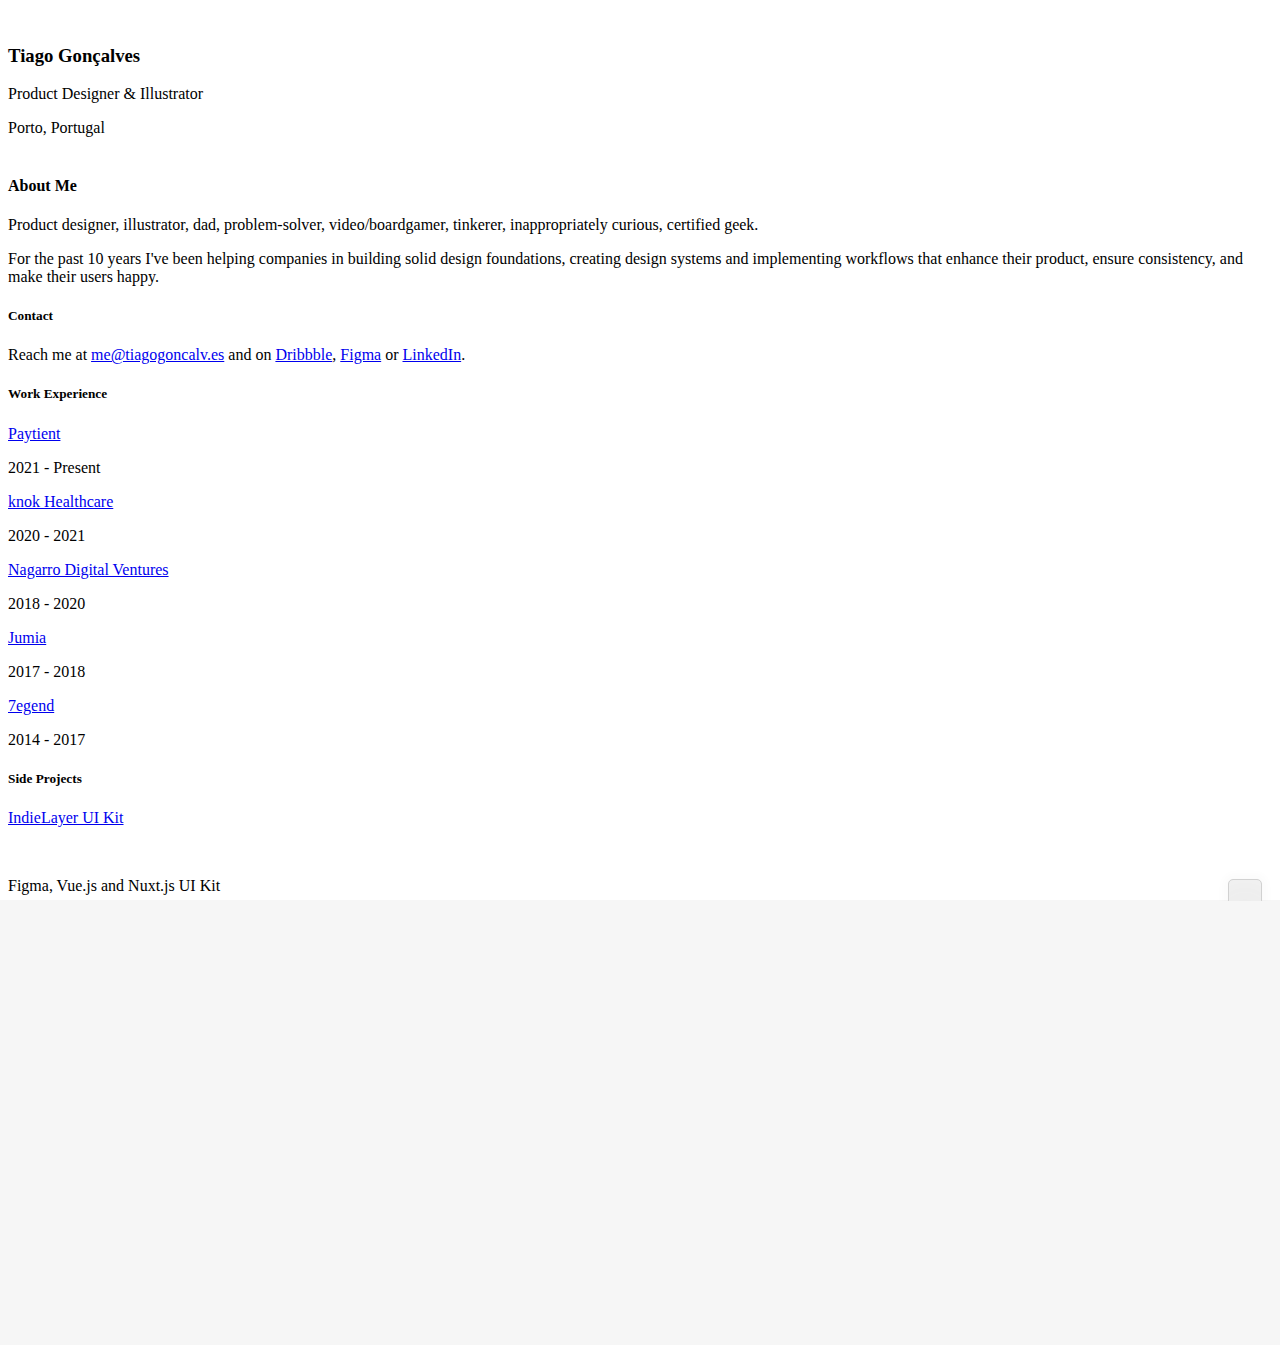
==== commit 7b06bded: "Add files via upload" ====
--- a/index.html
+++ b/index.html
@@ -1,6 +1,6 @@
 <!DOCTYPE html>
 <!-- saved from url=(0035)https://tiagogoncalv-es.webflow.io/ -->
-<html data-wf-domain="tiagogoncalv-es.webflow.io" data-wf-page="6408bd60045731fa476555f4" data-wf-site="6408bd60045731c9a76555f3" class="w-mod-js w-editor"><head><meta http-equiv="Content-Type" content="text/html; charset=UTF-8"><style>.wf-force-outline-none[tabindex="-1"]:focus{outline:none;}</style><title>tiagogoncalv.es</title><meta content="Tiago Gonçalves" property="og:title"><meta content="Personal website of Tiago Gonçalves, product designer &amp; illustrator based in Porto, Portugal." property="og:description"><meta content="Tiago Gonçalves" property="twitter:title"><meta content="Personal website of Tiago Gonçalves, product designer &amp; illustrator based in Porto, Portugal." property="twitter:description"><meta property="og:type" content="website"><meta content="summary_large_image" name="twitter:card"><meta content="width=device-width, initial-scale=1" name="viewport"><meta content="Webflow" name="generator"><link href="./tiagogoncalv.es_files/tiagogoncalv-es.webflow.8f3b43299.css" rel="stylesheet" type="text/css"><style></style><style></style><script type="text/javascript">!function(o,c){var n=c.documentElement,t=" w-mod-";n.className+=t+"js",("ontouchstart"in o||o.DocumentTouch&&c instanceof DocumentTouch)&&(n.className+=t+"touch")}(window,document);</script><link href="https://assets-global.website-files.com/6408bd60045731c9a76555f3/640b2142c9b15f421c5b35f6_Frame%2016.png" rel="shortcut icon" type="image/x-icon"><link href="https://assets-global.website-files.com/6408bd60045731c9a76555f3/640b214387a187db947c4661_Frame%2017.png" rel="apple-touch-icon"><style>@import url(https://d3e54v103j8qbb.cloudfront.net/fonts/inter/inter.s3.3a4044b2f3.css);</style><style>.w-reset,
+<html data-wf-domain="tiagogoncalv-es.webflow.io" data-wf-page="6408bd60045731fa476555f4" data-wf-site="6408bd60045731c9a76555f3" class=" w-mod-js"><head><meta http-equiv="Content-Type" content="text/html; charset=UTF-8"><style>.wf-force-outline-none[tabindex="-1"]:focus{outline:none;}</style><title>Tiago Gonçalves, Product Designer</title><meta content="Tiago Gonçalves" property="og:title"><meta content="Personal website of Tiago Gonçalves, product designer &amp; illustrator based in Porto, Portugal." property="og:description"><meta content="Tiago Gonçalves" property="twitter:title"><meta content="Personal website of Tiago Gonçalves, product designer &amp; illustrator based in Porto, Portugal." property="twitter:description"><meta property="og:type" content="website"><meta content="summary_large_image" name="twitter:card"><meta content="width=device-width, initial-scale=1" name="viewport"><meta content="Webflow" name="generator"><link href="./Tiago Gonçalves, Product Designer_files/tiagogoncalv-es.webflow.646aaead2.css" rel="stylesheet" type="text/css"><style></style><style></style><script type="text/javascript">!function(o,c){var n=c.documentElement,t=" w-mod-";n.className+=t+"js",("ontouchstart"in o||o.DocumentTouch&&c instanceof DocumentTouch)&&(n.className+=t+"touch")}(window,document);</script><link href="https://assets-global.website-files.com/6408bd60045731c9a76555f3/664f1d5116d70c473b5ca733_Frame%2019.png" rel="shortcut icon" type="image/x-icon"><link href="./Tiago Gonçalves, Product Designer_files/664f1d78111858facb3b022f_Frame 18.png" rel="apple-touch-icon"><style>@import url(https://d3e54v103j8qbb.cloudfront.net/fonts/inter/inter.s3.3a4044b2f3.css);</style><style>.w-reset,
 .w-editor-bem-RichTextInput_Content *:not(rteselectionmarker, sub, sup),
 .w-editor-rich-text-container * {
   position: static;
@@ -10146,4 +10146,4 @@
 
 /* Help users use markselection to safely style text background */
 span.CodeMirror-selectedtext { background: none; }
-</style><style data-emotion=""></style><style></style></head><body class="body wf-ti20uv wf-ucjhtf" data-wf-unified-tokens="wf-ti20uv"><section class="hero-without-image"><div class="container-2 w-container"><div class="container-work"><h3 class="heading">Tiago Gonçalves</h3><p class="margin-bottom-24px">Product Designer &amp; Illustrator<br>Porto, Portugal</p></div><img src="./tiagogoncalv.es_files/6409c37a142ec4f7c9a3de27_Frame 1.png" loading="lazy" alt="" width="40" class="image"></div></section><section class="features-list"><div class="container-work"><div class="features-wrapper-two"><h4 class="heading-2">About Me</h4><p class="features-paragraph">Product designer, illustrator, dad, problem-solver, video/boardgamer, tinkerer, inappropriately curious, certified geek.</p><p class="features-paragraph">For the past 10 years I've been helping companies in building solid design foundations, creating design systems and implementing workflows that enhance their product, ensure consistency, and make their users happy.</p></div><div class="features-wrapper-two"><h5 class="heading-2">Contact</h5><p class="features-paragraph">Reach me at <a href="mailto:me@tiagogoncalv.es" class="link-alt">me@tiagogoncalv.es</a> and on <a href="https://dribbble.com/tiagovianagoncalves" class="link-alt">Dribbble</a>, <a href="https://www.figma.com/@tiagogoncalves" class="link-alt">Figma</a> or <a href="https://www.linkedin.com/in/tiagovianagoncalves/" class="link-alt">LinkedIn</a>.</p></div><div class="columns-2 w-row"><div class="column w-col w-col-6"><h5 class="heading-2-copy">Work&nbsp;Experience</h5><div class="container-4 w-container"><div class="div-block div-block-2 div-block-3 div-block-4 div-block-5 div-block-6 div-block-7 div-block-8 div-block-9 div-block-10 div-block-11 div-block-12 div-block-13 div-block-14"><p class="features-paragraph work-entry"><a href="https://www.paytient.com/" class="link work">Paytient</a></p></div><p class="features-paragraph-copy">2021-Present</p></div><div class="container-4 w-container"><div class="div-block div-block-2 div-block-3 div-block-4 div-block-5 div-block-6 div-block-7 div-block-8 div-block-9 div-block-10 div-block-11 div-block-12 div-block-13 div-block-14"><p class="features-paragraph work-entry"><a href="https://knokcare.com/" class="link work">knok Healthcare</a></p></div><p class="features-paragraph-copy">2020-2021</p></div><div class="container-4 w-container"><div class="div-block div-block-2 div-block-3 div-block-4 div-block-5 div-block-6 div-block-7 div-block-8 div-block-9 div-block-10 div-block-11 div-block-12 div-block-13 div-block-14"><p class="features-paragraph work-entry"><a href="https://www.nagarro.com/en/services/digital-ventures" class="link work">Nagarro Digital Ventures</a></p></div><p class="features-paragraph-copy">2018-2020</p></div><div class="container-4 w-container"><div class="div-block div-block-2 div-block-3 div-block-4 div-block-5 div-block-6 div-block-7 div-block-8 div-block-9 div-block-10 div-block-11 div-block-12 div-block-13 div-block-14"><p class="features-paragraph work-entry"><a href="https://group.jumia.com/" class="link work">Jumia</a></p></div><p class="features-paragraph-copy">2017-2018</p></div><div class="container-4 w-container"><div class="div-block div-block-2 div-block-3 div-block-4 div-block-5 div-block-6 div-block-7 div-block-8 div-block-9 div-block-10 div-block-11 div-block-12 div-block-13 div-block-14"><p class="features-paragraph work-entry"><a href="https://www.7egend.cr/" class="link work">7egend</a></p></div><p class="features-paragraph-copy">2014-2017</p></div></div><div class="column-2 w-col w-col-6"><h5 class="heading-2-copy">Side Projects</h5><div class="container-4 w-container"><div class="div-block div-block-2 div-block-3 div-block-4 div-block-5 div-block-6 div-block-7 div-block-8 div-block-9 div-block-10 div-block-11 div-block-12 div-block-13 div-block-14"><p class="features-paragraph work-entry"><a href="https://indielayer.com/" class="link work">IndieLayer UI Kit</a></p><img src="./tiagogoncalv.es_files/6409c866adf71d3d2545515b_Interface Arrows Corner Up Right.png" loading="lazy" alt="" class="image-2"></div><p class="features-paragraph-copy">Figma, Vue.js and Nuxt.js UI Kit</p></div><div class="container-4 w-container"><div class="div-block div-block-2 div-block-3 div-block-4 div-block-5 div-block-6 div-block-7 div-block-8 div-block-9 div-block-10 div-block-11 div-block-12 div-block-13 div-block-14"><p class="features-paragraph work-entry"><a href="https://www.figma.com/community/file/1088059168988686975" class="link work">Wireframing Starter Kit</a></p><img src="./tiagogoncalv.es_files/6409c866adf71d3d2545515b_Interface Arrows Corner Up Right.png" loading="lazy" alt="" class="image-2"></div><p class="features-paragraph-copy">Figma Community Resource</p></div><div class="container-4 w-container"><div class="div-block div-block-2 div-block-3 div-block-4 div-block-5 div-block-6 div-block-7 div-block-8 div-block-9 div-block-10 div-block-11 div-block-12 div-block-13 div-block-14"><p class="features-paragraph work-entry"><a href="https://www.figma.com/community/file/1289177669247722618" class="link work">Clean emails UI Kit</a></p><img src="./tiagogoncalv.es_files/6409c866adf71d3d2545515b_Interface Arrows Corner Up Right.png" loading="lazy" alt="" class="image-2"></div><p class="features-paragraph-copy">Figma Community Resource</p></div><div class="container-4 w-container"><div class="div-block div-block-2 div-block-3 div-block-4 div-block-5 div-block-6 div-block-7 div-block-8 div-block-9 div-block-10 div-block-11 div-block-12 div-block-13 div-block-14"><p class="features-paragraph work-entry"><a href="https://www.instagram.com/tiagovianagoncalves/" class="link work">Illustration</a></p><img src="./tiagogoncalv.es_files/6409c866adf71d3d2545515b_Interface Arrows Corner Up Right.png" loading="lazy" alt="" class="image-2"></div><p class="features-paragraph-copy">Instagram</p></div></div></div></div></section><script src="./tiagogoncalv.es_files/jquery-3.5.1.min.dc5e7f18c8.js.download" type="text/javascript" integrity="sha256-9/aliU8dGd2tb6OSsuzixeV4y/faTqgFtohetphbbj0=" crossorigin="anonymous"></script><script src="./tiagogoncalv.es_files/webflow.4e8135d87.js.download" type="text/javascript"></script><div style="display: inline;"><div id="drag-ghost"></div><div class="wf-dgq931" data-theme="d2Light" style="display: contents;"><style>* { box-sizing: border-box; }</style><div class="wf-ti20uv" data-wf-size-context="large" style="display: contents;"><span><button type="button" class="w-reset w-editor-bem-EditSiteButton" style="display: flex; align-items: center; flex-wrap: nowrap; justify-content: center; font-family: Inter, -apple-system, BlinkMacSystemFont, &quot;Segoe UI&quot;, Roboto, Oxygen-Sans, Ubuntu, Cantarell, &quot;Helvetica Neue&quot;, Helvetica, Arial, &quot;Apple Color Emoji&quot;, &quot;Segoe UI Emoji&quot;, &quot;Segoe UI Symbol&quot;, sans-serif; position: fixed; padding: 8px 12px; right: 12px; bottom: 12px; flex: 0 1 auto; font-weight: 600; font-size: 16px; background: linear-gradient(transparent, rgba(0, 0, 0, 0.02)) rgb(246, 246, 246); border-radius: 3px; border: 1px solid rgb(209, 209, 209); color: rgb(51, 51, 51); box-shadow: rgba(0, 0, 0, 0.05) 0px 1px 3px 0px; cursor: default; z-index: 2147483647; transform: translateY(0px); transition: transform 200ms cubic-bezier(0.39, 0.575, 0.565, 1) 0s;"><div class="wf-1rzwxxs --styled-cvOfeZ wf-144jk38"><div><div class="wf-1rzwxxs --styled-cavBBO wf-97hfmv" style="width: 15px; height: 15px;"><svg data-wf-icon="EditIcon" width="16" height="16" viewBox="0 0 16 16" fill="none" xmlns="http://www.w3.org/2000/svg"><path opacity="0.4" fill-rule="evenodd" clip-rule="evenodd" d="M11.1465 6.85359L9.14648 4.85359L9.85359 4.14648L11.8536 6.14648L11.1465 6.85359Z" fill="currentColor"></path><path fill-rule="evenodd" clip-rule="evenodd" d="M10.4393 2.35352C11.0251 1.76774 11.9749 1.76774 12.5607 2.35352L13.6464 3.43931C14.2322 4.0251 14.2322 4.97484 13.6464 5.56063L6.20711 13H3V9.79286L10.4393 2.35352ZM11.8536 3.06063C11.6583 2.86537 11.3417 2.86537 11.1464 3.06063L4 10.2071V12H5.79289L12.9393 4.85352C13.1346 4.65826 13.1346 4.34168 12.9393 4.14642L11.8536 3.06063Z" fill="currentColor"></path></svg></div></div></div>Edit site</button></span></div></div><div style="position: fixed; left: 200px; right: 200px; bottom: 70px; z-index: 2147483647;"></div></div></body></html>+</style><style data-emotion=""></style><style></style></head><body class="body wf-1eyk885 wf-ucjhtf" data-wf-unified-tokens="wf-1eyk885"><section class="hero-without-image"><div class="container-2 w-container"><div class="w-layout-vflex flex-block"><img src="./Tiago Gonçalves, Product Designer_files/664f1d78111858facb3b022f_Frame 18.png" loading="lazy" width="201" alt="" class="image-4"><div class="container-work top"><h3 class="heading">Tiago Gonçalves</h3><p class="margin-bottom-24px">Product Designer &amp; Illustrator<br></p><div class="text-block">Porto, Portugal<br></div></div></div><img src="./Tiago Gonçalves, Product Designer_files/664f0e789fc2431025f153b8_photo.png" loading="lazy" alt="" width="40" class="image"></div></section><section class="features-list"><div class="container-work"><div class="features-wrapper-two"><h4 class="heading-2">About Me</h4><p class="features-paragraph">Product designer, illustrator, dad, problem-solver, video/boardgamer, tinkerer, inappropriately curious, certified geek.</p><p class="features-paragraph">For the past 10 years I've been helping companies in building solid design foundations, creating design systems and implementing workflows that enhance their product, ensure consistency, and make their users happy.</p></div><div class="features-wrapper-two"><h5 class="heading-2">Contact</h5><p class="features-paragraph">Reach me at <a href="mailto:me@tiagogoncalv.es" class="link-alt">me@tiagogoncalv.es</a> and on <a href="https://dribbble.com/tiagovianagoncalves" class="link-alt">Dribbble</a>, <a href="https://www.figma.com/@tiagogoncalves" class="link-alt">Figma</a> or <a href="https://www.linkedin.com/in/tiagovianagoncalves/" class="link-alt">LinkedIn</a>.</p></div><div class="columns-2 w-row"><div class="column w-col w-col-6"><h5 class="heading-2-copy">Work&nbsp;Experience</h5><div class="container-4 w-container"><div class="div-block div-block-2 div-block-3 div-block-4 div-block-5 div-block-6 div-block-7 div-block-8 div-block-9 div-block-10 div-block-11 div-block-12 div-block-13 div-block-14"><p class="features-paragraph work-entry"><a href="https://www.paytient.com/" class="link work">Paytient</a></p></div><p class="features-paragraph-copy">2021 - Present</p></div><div class="container-4 w-container"><div class="div-block div-block-2 div-block-3 div-block-4 div-block-5 div-block-6 div-block-7 div-block-8 div-block-9 div-block-10 div-block-11 div-block-12 div-block-13 div-block-14"><p class="features-paragraph work-entry"><a href="https://knokcare.com/" class="link work">knok Healthcare</a></p></div><p class="features-paragraph-copy">2020 - 2021</p></div><div class="container-4 w-container"><div class="div-block div-block-2 div-block-3 div-block-4 div-block-5 div-block-6 div-block-7 div-block-8 div-block-9 div-block-10 div-block-11 div-block-12 div-block-13 div-block-14"><p class="features-paragraph work-entry"><a href="https://www.nagarro.com/en/services/digital-ventures" class="link work">Nagarro Digital Ventures</a></p></div><p class="features-paragraph-copy">2018 - 2020</p></div><div class="container-4 w-container"><div class="div-block div-block-2 div-block-3 div-block-4 div-block-5 div-block-6 div-block-7 div-block-8 div-block-9 div-block-10 div-block-11 div-block-12 div-block-13 div-block-14"><p class="features-paragraph work-entry"><a href="https://group.jumia.com/" class="link work">Jumia</a></p></div><p class="features-paragraph-copy">2017 - 2018</p></div><div class="container-4 w-container"><div class="div-block div-block-2 div-block-3 div-block-4 div-block-5 div-block-6 div-block-7 div-block-8 div-block-9 div-block-10 div-block-11 div-block-12 div-block-13 div-block-14"><p class="features-paragraph work-entry"><a href="https://www.7egend.cr/" class="link work">7egend</a></p></div><p class="features-paragraph-copy">2014 - 2017</p></div></div><div class="column-2 w-col w-col-6"><h5 class="heading-2-copy">Side Projects</h5><div class="container-4 w-container"><div class="div-block div-block-2 div-block-3 div-block-4 div-block-5 div-block-6 div-block-7 div-block-8 div-block-9 div-block-10 div-block-11 div-block-12 div-block-13 div-block-14"><p class="features-paragraph work-entry"><a href="https://indielayer.com/" class="link work">IndieLayer UI Kit</a></p><img src="./Tiago Gonçalves, Product Designer_files/6409c866adf71d3d2545515b_Interface Arrows Corner Up Right.png" loading="lazy" alt="" class="image-2"></div><p class="features-paragraph-copy">Figma, Vue.js and Nuxt.js UI Kit</p></div><div class="container-4 w-container"><div class="div-block div-block-2 div-block-3 div-block-4 div-block-5 div-block-6 div-block-7 div-block-8 div-block-9 div-block-10 div-block-11 div-block-12 div-block-13 div-block-14"><p class="features-paragraph work-entry"><a href="https://www.figma.com/community/file/1088059168988686975" class="link work">Wireframing Starter Kit</a></p><img src="./Tiago Gonçalves, Product Designer_files/6409c866adf71d3d2545515b_Interface Arrows Corner Up Right.png" loading="lazy" alt="" class="image-2"></div><p class="features-paragraph-copy">Figma Community Resource</p></div><div class="container-4 w-container"><div class="div-block div-block-2 div-block-3 div-block-4 div-block-5 div-block-6 div-block-7 div-block-8 div-block-9 div-block-10 div-block-11 div-block-12 div-block-13 div-block-14"><p class="features-paragraph work-entry"><a href="https://www.figma.com/community/file/1289177669247722618" class="link work">Clean emails UI Kit</a></p><img src="./Tiago Gonçalves, Product Designer_files/6409c866adf71d3d2545515b_Interface Arrows Corner Up Right.png" loading="lazy" alt="" class="image-2"></div><p class="features-paragraph-copy">Figma Community Resource</p></div><div class="container-4 w-container"><div class="div-block div-block-2 div-block-3 div-block-4 div-block-5 div-block-6 div-block-7 div-block-8 div-block-9 div-block-10 div-block-11 div-block-12 div-block-13 div-block-14"><p class="features-paragraph work-entry"><a href="https://www.figma.com/community/file/1372996230119706706" class="link work">Annotation kit</a></p><img src="./Tiago Gonçalves, Product Designer_files/6409c866adf71d3d2545515b_Interface Arrows Corner Up Right.png" loading="lazy" alt="" class="image-2"></div><p class="features-paragraph-copy">Figma Community Resource</p></div><div class="container-4 w-container"><div class="div-block div-block-2 div-block-3 div-block-4 div-block-5 div-block-6 div-block-7 div-block-8 div-block-9 div-block-10 div-block-11 div-block-12 div-block-13 div-block-14"><p class="features-paragraph work-entry"><a href="https://www.instagram.com/tiagovianagoncalves/" class="link work">Illustration</a></p><img src="./Tiago Gonçalves, Product Designer_files/6409c866adf71d3d2545515b_Interface Arrows Corner Up Right.png" loading="lazy" alt="" class="image-2"></div><p class="features-paragraph-copy">Instagram</p></div></div></div></div></section><footer class="footer"><div>Tiago Gonçalves © 2024</div></footer><script src="./Tiago Gonçalves, Product Designer_files/jquery-3.5.1.min.dc5e7f18c8.js.download" type="text/javascript" integrity="sha256-9/aliU8dGd2tb6OSsuzixeV4y/faTqgFtohetphbbj0=" crossorigin="anonymous"></script><script src="./Tiago Gonçalves, Product Designer_files/webflow.4e8135d87.js.download" type="text/javascript"></script><div style="display: inline;"><div id="drag-ghost"></div><div class="wf-1hx3hpg" data-theme="d2Light" style="display: contents;"><style>* { box-sizing: border-box; }</style><div class="wf-1eyk885" data-wf-size-context="large" style="display: contents;"><div style="color: rgb(64, 64, 64); font-family: Inter, -apple-system, BlinkMacSystemFont, &quot;Segoe UI&quot;, Roboto, Oxygen-Sans, Ubuntu, Cantarell, &quot;Helvetica Neue&quot;, Helvetica, Arial, &quot;Apple Color Emoji&quot;, &quot;Segoe UI Emoji&quot;, &quot;Segoe UI Symbol&quot;, sans-serif; font-size: 14px; line-height: 16px; text-align: left;"><div style="position: absolute; top: 0px; left: 0px; width: 100%; z-index: 2147483547;"></div><svg xmlns="http://www.w3.org/2000/svg" style="position: absolute; width: 0px; height: 0px; overflow: hidden;"><defs><svg id="page-icon" xmlns="http://www.w3.org/2000/svg" viewBox="-2 0 13 16" width="15" height="16"><path mask="none" fill="currentColor" d="M8 1H1v13h11V5z"></path></svg><svg id="page-draft-icon" xmlns="http://www.w3.org/2000/svg" viewBox="-2 0 13 16" width="15" height="16"><mask id="page-draft-icon-draft-badge-mask"><rect fill="white" x="0" y="0" width="100%" height="100%"></rect><path transform="translate(-5, 6)" fill="#000" d="M12.5459415,5.18198052 L6.90879015,10.8191319 L0.544829121,12.9404523 L2.66614946,6.57649122 L8.30330086,0.939339828 C9.27961159,-0.0369709012 10.862524,-0.0369709012 11.8388348,0.939339828 L12.5459415,1.64644661 C13.5222523,2.62275734 13.5222523,4.20566979 12.5459415,5.18198052 Z"></path></mask><path mask="url(#page-draft-icon-draft-badge-mask)" fill="currentColor" d="M8 1H1v13h11V5z"></path><g transform="translate(-5, 6)"><path fill="#F67E28" fill-rule="evenodd" d="M7.94974747,4.12132034 L9.36396103,5.53553391 L5.82842712,9.07106781 L3.70710678,9.77817459 L4.41421356,7.65685425 L7.94974747,4.12132034 Z M10.4246212,2.35355339 L11.131728,3.06066017 C11.3269901,3.25592232 11.3269901,3.57250481 11.131728,3.76776695 L10.0710678,4.82842712 L8.65685425,3.41421356 L9.71751442,2.35355339 C9.91277657,2.15829124 10.2293591,2.15829124 10.4246212,2.35355339 Z"></path></g></svg><svg id="page-protected-icon" xmlns="http://www.w3.org/2000/svg" viewBox="-2 0 13 16" width="15" height="16"><mask id="page-protected-icon-lock-badge-mask"><rect fill="white" x="0" y="0" width="100%" height="100%"></rect><path transform="translate(-3, 4)" fill="black" d="M10 5v8H0V5a5 5 0 0 1 10 0z"></path></mask><path mask="url(#page-protected-icon-lock-badge-mask)" fill="currentColor" d="M8 1H1v13h11V5z"></path><g transform="translate(-3, 4)"><path fill="#E6BE49" d="M2 7h6v4H2z"></path><path fill="#D6D6D6" d="M8 6V5a3 3 0 0 0-6 0v1h1.1V5a1.9 1.9 0 0 1 3.8 0v1H8z"></path></g></svg><svg id="page-ancestor-protected-icon" xmlns="http://www.w3.org/2000/svg" viewBox="-2 0 13 16" width="15" height="16"><mask id="page-ancestor-protected-icon-lock-badge-mask"><rect fill="white" x="0" y="0" width="100%" height="100%"></rect><path transform="translate(-3, 4)" fill="black" d="M10 5v8H0V5a5 5 0 0 1 10 0z"></path></mask><path mask="url(#page-ancestor-protected-icon-lock-badge-mask)" fill="currentColor" d="M8 1H1v13h11V5z"></path><g transform="translate(-3, 4)"><path fill="currentColor" d="M2 7h6v4H2z"></path><path fill="currentColor" d="M8 6V5a3 3 0 0 0-6 0v1h1.1V5a1.9 1.9 0 0 1 3.8 0v1H8z"></path></g></svg><svg id="page-members-only-icon" xmlns="http://www.w3.org/2000/svg" viewBox="-2 0 13 16" width="15" height="16"><mask id="page-members-only-icon-member-badge-mask"><rect fill="white" x="0" y="0" width="100%" height="100%"></rect><path transform="translate(-3, 4)" fill-rule="evenodd" clip-rule="evenodd" d="M0 10V13H11V10C11 8.68166 10.3622 7.51228 9.37837 6.78357C9.77337 6.11415 10 5.33354 10 4.5C10 2.01472 7.98528 0 5.5 0C3.01472 0 1 2.01472 1 4.5C1 5.33354 1.22663 6.11415 1.62163 6.78357C0.637782 7.51228 0 8.68166 0 10Z" fill="black"></path></mask><path mask="url(#page-members-only-icon-member-badge-mask)" fill="currentColor" d="M8 1H1v13h11V5z"></path><g fill="#5ea6f7" transform="translate(-1, 6)"><path d="m3.5 5c1.38071 0 2.5-1.11929 2.5-2.5s-1.11929-2.5-2.5-2.5-2.5 1.11929-2.5 2.5 1.11929 2.5 2.5 2.5z"></path><path d="m2 6c-1.104569 0-2 .89543-2 2v1h7v-1c0-1.10457-.89543-2-2-2z"></path></g></svg><svg id="page-ancestor-members-only-icon" xmlns="http://www.w3.org/2000/svg" viewBox="-2 0 13 16" width="15" height="16"><mask id="page-ancestor-members-only-icon-member-badge-mask"><rect fill="white" x="0" y="0" width="100%" height="100%"></rect><path transform="translate(-3, 4)" fill-rule="evenodd" clip-rule="evenodd" d="M0 10V13H11V10C11 8.68166 10.3622 7.51228 9.37837 6.78357C9.77337 6.11415 10 5.33354 10 4.5C10 2.01472 7.98528 0 5.5 0C3.01472 0 1 2.01472 1 4.5C1 5.33354 1.22663 6.11415 1.62163 6.78357C0.637782 7.51228 0 8.68166 0 10Z" fill="black"></path></mask><path mask="url(#page-ancestor-members-only-icon-member-badge-mask)" fill="currentColor" d="M8 1H1v13h11V5z"></path><g fill="currentColor" transform="translate(-1, 6)"><path d="m3.5 5c1.38071 0 2.5-1.11929 2.5-2.5s-1.11929-2.5-2.5-2.5-2.5 1.11929-2.5 2.5 1.11929 2.5 2.5 2.5z"></path><path d="m2 6c-1.104569 0-2 .89543-2 2v1h7v-1c0-1.10457-.89543-2-2-2z"></path></g></svg><svg id="folder-icon" xmlns="http://www.w3.org/2000/svg" viewBox="-2 0 15 16" width="17" height="16"><path mask="none" fill="currentColor" d="M9.498 3c-.132.17-.29.37-.487.6-.48.56-1.114 1.24-1.845 1.752-.493.333-1.034.635-1.747.648H1v7h13V3H9.498zm-3.537.75a6.3 6.3 0 0 0 .948-.81c.184-.187.354-.377.513-.56L6.125 1H1v3h4.416c.016.01.255-.05.545-.25z"></path></svg><svg id="folder-protected-icon" xmlns="http://www.w3.org/2000/svg" viewBox="-2 0 15 16" width="17" height="16"><mask id="folder-protected-icon-lock-badge-mask"><rect fill="white" x="0" y="0" width="100%" height="100%"></rect><path transform="translate(-3, 4)" fill="black" d="M10 5v8H0V5a5 5 0 0 1 10 0z"></path></mask><path mask="url(#folder-protected-icon-lock-badge-mask)" fill="currentColor" d="M9.498 3c-.132.17-.29.37-.487.6-.48.56-1.114 1.24-1.845 1.752-.493.333-1.034.635-1.747.648H1v7h13V3H9.498zm-3.537.75a6.3 6.3 0 0 0 .948-.81c.184-.187.354-.377.513-.56L6.125 1H1v3h4.416c.016.01.255-.05.545-.25z"></path><g transform="translate(-3, 4)"><path fill="#E6BE49" d="M2 7h6v4H2z"></path><path fill="#D6D6D6" d="M8 6V5a3 3 0 0 0-6 0v1h1.1V5a1.9 1.9 0 0 1 3.8 0v1H8z"></path></g></svg><svg id="folder-ancestor-protected-icon" xmlns="http://www.w3.org/2000/svg" viewBox="-2 0 15 16" width="17" height="16"><mask id="folder-ancestor-protected-icon-lock-badge-mask"><rect fill="white" x="0" y="0" width="100%" height="100%"></rect><path transform="translate(-3, 4)" fill="black" d="M10 5v8H0V5a5 5 0 0 1 10 0z"></path></mask><path mask="url(#folder-ancestor-protected-icon-lock-badge-mask)" fill="currentColor" d="M9.498 3c-.132.17-.29.37-.487.6-.48.56-1.114 1.24-1.845 1.752-.493.333-1.034.635-1.747.648H1v7h13V3H9.498zm-3.537.75a6.3 6.3 0 0 0 .948-.81c.184-.187.354-.377.513-.56L6.125 1H1v3h4.416c.016.01.255-.05.545-.25z"></path><g transform="translate(-3, 4)"><path fill="currentColor" d="M2 7h6v4H2z"></path><path fill="currentColor" d="M8 6V5a3 3 0 0 0-6 0v1h1.1V5a1.9 1.9 0 0 1 3.8 0v1H8z"></path></g></svg><svg id="folder-members-only-icon" xmlns="http://www.w3.org/2000/svg" viewBox="-2 0 15 16" width="17" height="16"><mask id="folder-members-only-icon-member-badge-mask"><rect fill="white" x="0" y="0" width="100%" height="100%"></rect><path transform="translate(-3, 4)" fill-rule="evenodd" clip-rule="evenodd" d="M0 10V13H11V10C11 8.68166 10.3622 7.51228 9.37837 6.78357C9.77337 6.11415 10 5.33354 10 4.5C10 2.01472 7.98528 0 5.5 0C3.01472 0 1 2.01472 1 4.5C1 5.33354 1.22663 6.11415 1.62163 6.78357C0.637782 7.51228 0 8.68166 0 10Z" fill="black"></path></mask><path mask="url(#folder-members-only-icon-member-badge-mask)" fill="currentColor" d="M9.498 3c-.132.17-.29.37-.487.6-.48.56-1.114 1.24-1.845 1.752-.493.333-1.034.635-1.747.648H1v7h13V3H9.498zm-3.537.75a6.3 6.3 0 0 0 .948-.81c.184-.187.354-.377.513-.56L6.125 1H1v3h4.416c.016.01.255-.05.545-.25z"></path><g fill="#5ea6f7" transform="translate(-1, 6)"><path d="m3.5 5c1.38071 0 2.5-1.11929 2.5-2.5s-1.11929-2.5-2.5-2.5-2.5 1.11929-2.5 2.5 1.11929 2.5 2.5 2.5z"></path><path d="m2 6c-1.104569 0-2 .89543-2 2v1h7v-1c0-1.10457-.89543-2-2-2z"></path></g></svg><svg id="folder-ancestor-members-only-icon" xmlns="http://www.w3.org/2000/svg" viewBox="-2 0 15 16" width="17" height="16"><mask id="folder-ancestor-members-only-icon-member-badge-mask"><rect fill="white" x="0" y="0" width="100%" height="100%"></rect><path transform="translate(-3, 4)" fill-rule="evenodd" clip-rule="evenodd" d="M0 10V13H11V10C11 8.68166 10.3622 7.51228 9.37837 6.78357C9.77337 6.11415 10 5.33354 10 4.5C10 2.01472 7.98528 0 5.5 0C3.01472 0 1 2.01472 1 4.5C1 5.33354 1.22663 6.11415 1.62163 6.78357C0.637782 7.51228 0 8.68166 0 10Z" fill="black"></path></mask><path mask="url(#folder-ancestor-members-only-icon-member-badge-mask)" fill="currentColor" d="M9.498 3c-.132.17-.29.37-.487.6-.48.56-1.114 1.24-1.845 1.752-.493.333-1.034.635-1.747.648H1v7h13V3H9.498zm-3.537.75a6.3 6.3 0 0 0 .948-.81c.184-.187.354-.377.513-.56L6.125 1H1v3h4.416c.016.01.255-.05.545-.25z"></path><g fill="currentColor" transform="translate(-1, 6)"><path d="m3.5 5c1.38071 0 2.5-1.11929 2.5-2.5s-1.11929-2.5-2.5-2.5-2.5 1.11929-2.5 2.5 1.11929 2.5 2.5 2.5z"></path><path d="m2 6c-1.104569 0-2 .89543-2 2v1h7v-1c0-1.10457-.89543-2-2-2z"></path></g></svg><svg id="folder-open-icon" xmlns="http://www.w3.org/2000/svg" viewBox="-2 0 15 16" width="17" height="16"><g mask="none"><path fill="currentColor" d="M5.26 3l1.28 1.368.594.632H12v6H3V3h2.26m.865-2H1v12h13V3H8L6.125 1z"></path><path fill="currentColor" d="M1 7v6h13V9H8L6.125 7z"></path></g></svg><svg id="folder-open-protected-icon" xmlns="http://www.w3.org/2000/svg" viewBox="-2 0 15 16" width="17" height="16"><mask id="folder-open-protected-icon-lock-badge-mask"><rect fill="white" x="0" y="0" width="100%" height="100%"></rect><path transform="translate(-3, 4)" fill="black" d="M10 5v8H0V5a5 5 0 0 1 10 0z"></path></mask><g mask="url(#folder-open-protected-icon-lock-badge-mask)"><path fill="currentColor" d="M5.26 3l1.28 1.368.594.632H12v6H3V3h2.26m.865-2H1v12h13V3H8L6.125 1z"></path><path fill="currentColor" d="M1 7v6h13V9H8L6.125 7z"></path></g><g transform="translate(-3, 4)"><path fill="#E6BE49" d="M2 7h6v4H2z"></path><path fill="#D6D6D6" d="M8 6V5a3 3 0 0 0-6 0v1h1.1V5a1.9 1.9 0 0 1 3.8 0v1H8z"></path></g></svg><svg id="folder-open-ancestor-protected-icon" xmlns="http://www.w3.org/2000/svg" viewBox="-2 0 15 16" width="17" height="16"><mask id="folder-open-ancestor-protected-icon-lock-badge-mask"><rect fill="white" x="0" y="0" width="100%" height="100%"></rect><path transform="translate(-3, 4)" fill="black" d="M10 5v8H0V5a5 5 0 0 1 10 0z"></path></mask><g mask="url(#folder-open-ancestor-protected-icon-lock-badge-mask)"><path fill="currentColor" d="M5.26 3l1.28 1.368.594.632H12v6H3V3h2.26m.865-2H1v12h13V3H8L6.125 1z"></path><path fill="currentColor" d="M1 7v6h13V9H8L6.125 7z"></path></g><g transform="translate(-3, 4)"><path fill="currentColor" d="M2 7h6v4H2z"></path><path fill="currentColor" d="M8 6V5a3 3 0 0 0-6 0v1h1.1V5a1.9 1.9 0 0 1 3.8 0v1H8z"></path></g></svg><svg id="folder-open-members-only-icon" xmlns="http://www.w3.org/2000/svg" viewBox="-2 0 15 16" width="17" height="16"><mask id="folder-open-members-only-icon-member-badge-mask"><rect fill="white" x="0" y="0" width="100%" height="100%"></rect><path transform="translate(-3, 4)" fill-rule="evenodd" clip-rule="evenodd" d="M0 10V13H11V10C11 8.68166 10.3622 7.51228 9.37837 6.78357C9.77337 6.11415 10 5.33354 10 4.5C10 2.01472 7.98528 0 5.5 0C3.01472 0 1 2.01472 1 4.5C1 5.33354 1.22663 6.11415 1.62163 6.78357C0.637782 7.51228 0 8.68166 0 10Z" fill="black"></path></mask><g mask="url(#folder-open-members-only-icon-member-badge-mask)"><path fill="currentColor" d="M5.26 3l1.28 1.368.594.632H12v6H3V3h2.26m.865-2H1v12h13V3H8L6.125 1z"></path><path fill="currentColor" d="M1 7v6h13V9H8L6.125 7z"></path></g><g fill="#5ea6f7" transform="translate(-1, 6)"><path d="m3.5 5c1.38071 0 2.5-1.11929 2.5-2.5s-1.11929-2.5-2.5-2.5-2.5 1.11929-2.5 2.5 1.11929 2.5 2.5 2.5z"></path><path d="m2 6c-1.104569 0-2 .89543-2 2v1h7v-1c0-1.10457-.89543-2-2-2z"></path></g></svg><svg id="folder-open-ancestor-members-only-icon" xmlns="http://www.w3.org/2000/svg" viewBox="-2 0 15 16" width="17" height="16"><mask id="folder-open-ancestor-members-only-icon-member-badge-mask"><rect fill="white" x="0" y="0" width="100%" height="100%"></rect><path transform="translate(-3, 4)" fill-rule="evenodd" clip-rule="evenodd" d="M0 10V13H11V10C11 8.68166 10.3622 7.51228 9.37837 6.78357C9.77337 6.11415 10 5.33354 10 4.5C10 2.01472 7.98528 0 5.5 0C3.01472 0 1 2.01472 1 4.5C1 5.33354 1.22663 6.11415 1.62163 6.78357C0.637782 7.51228 0 8.68166 0 10Z" fill="black"></path></mask><g mask="url(#folder-open-ancestor-members-only-icon-member-badge-mask)"><path fill="currentColor" d="M5.26 3l1.28 1.368.594.632H12v6H3V3h2.26m.865-2H1v12h13V3H8L6.125 1z"></path><path fill="currentColor" d="M1 7v6h13V9H8L6.125 7z"></path></g><g fill="currentColor" transform="translate(-1, 6)"><path d="m3.5 5c1.38071 0 2.5-1.11929 2.5-2.5s-1.11929-2.5-2.5-2.5-2.5 1.11929-2.5 2.5 1.11929 2.5 2.5 2.5z"></path><path d="m2 6c-1.104569 0-2 .89543-2 2v1h7v-1c0-1.10457-.89543-2-2-2z"></path></g></svg></defs></svg><style>* { box-sizing: border-box; }</style><div class="wf-1eyk885" data-wf-size-context="large" style="display: contents;"></div><div class="w-editor-bem-EditorApp w-editor-bem-EditorApp-login w-editor-bem-EditorApp-minimized"><div class="w-reset w-editor-bem-EditorApp_Main" style="z-index: 2147483547;"><style>* { box-sizing: border-box; }</style><div class="wf-1eyk885" data-wf-size-context="large" style="display: contents;"></div><div class="w-reset w-editor-bem-EditorOverlay"><span></span><div class="w-editor-rich-text-container" style="top: 0px; left: 0px;"><div id="w-rich-text-node-editor"></div></div></div><div class="w-reset w-editor-bem-EditorBlocker"><div class="w-reset w-editor-bem-EditorBlocker_Positioner"><div class="w-reset w-editor-bem-EditorBlocker_Button w-editor-scrollbar-offset"><i class="w-reset w-editor-bem-Icon w-editor-icon-undefined w-editor-undefined" style="bottom: 1px;"></i><span class="w-reset w-editor-bem-Text">Back to Live Site</span></div></div></div><div class="w-reset w-editor-bem-EditorApp_Panel" style="display: flex; flex-direction: column;"><div class="w-reset w-editor-bem-EditorStartButton"><div class="w-reset w-editor-bem-EditorStartButton_Shape" style="transform: translateY(12px); transition: transform 400ms cubic-bezier(0.23, 1, 0.32, 1) 0s;"></div><i class="w-reset w-editor-bem-Icon w-editor-icon-dynamo w-editor-chevron-up w--arrow" style="transform: translateY(0px); transition: opacity 300ms cubic-bezier(0.23, 1, 0.32, 1) 0s, transform 300ms cubic-bezier(0.23, 1, 0.32, 1) 0s; opacity: 0.5;"></i><i class="w-reset w-editor-bem-Icon w-editor-icon-dynamo w-editor-edit-text w--pencil" style="opacity: 0; transform: translateY(7px);"></i></div></div><div class="w-reset w-editor-bem-EditorApp_Tooltips"></div></div></div><div style="position: fixed; top: 0px; left: 0px; width: 100%; z-index: 2147483547;"></div></div></div></div></div></body></html>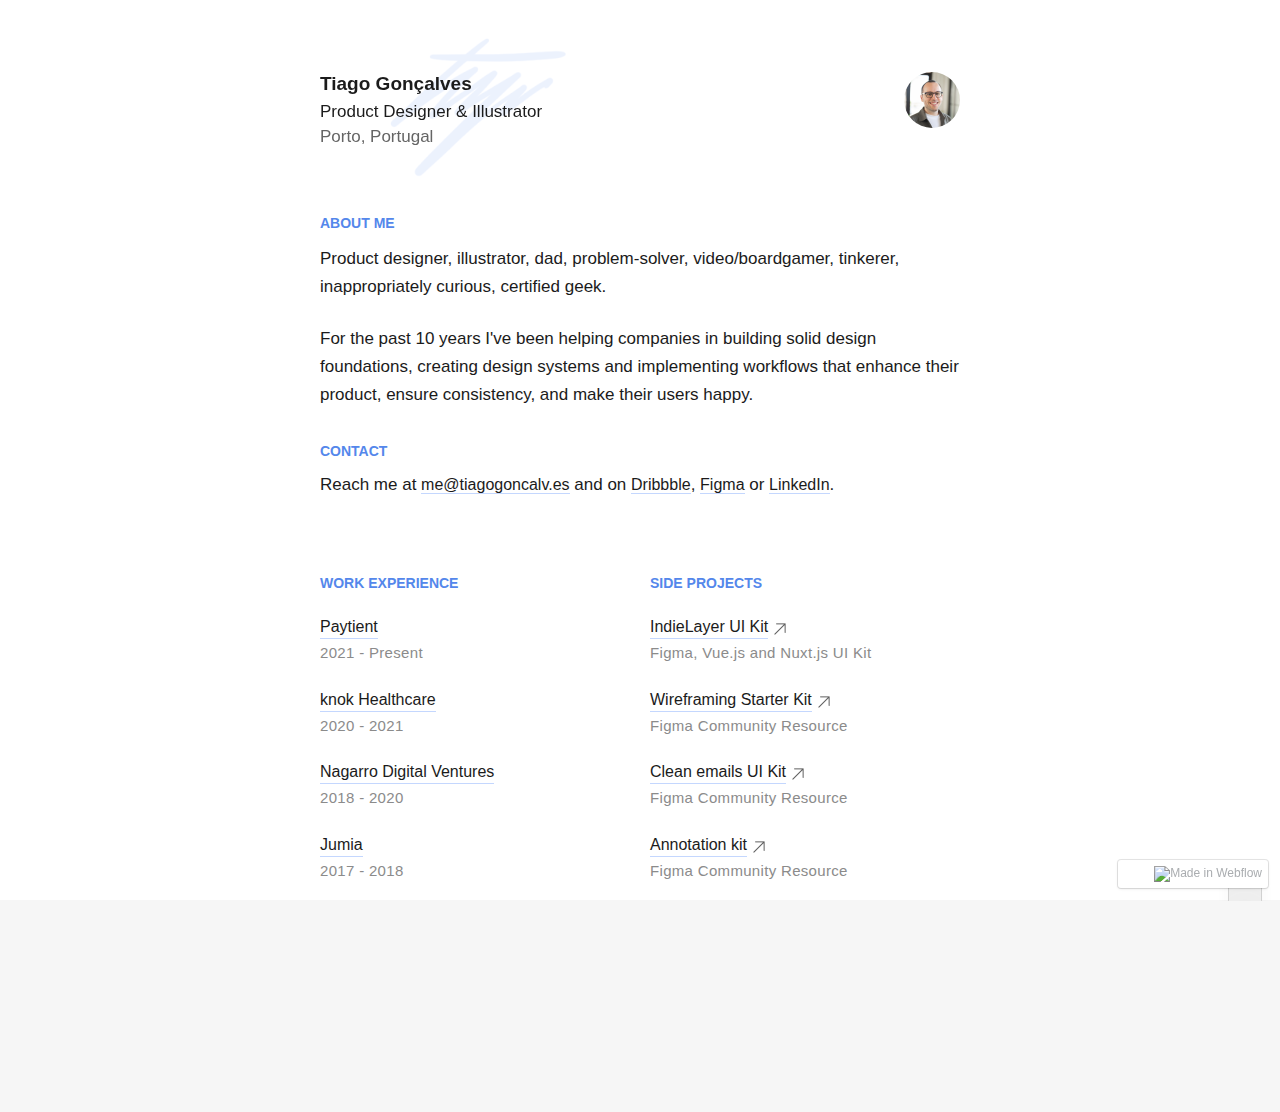
==== commit a4600b71: "Updated design" ====
--- a/Tiago Gonçalves, Product Designer_files/tiagogoncalv-es.webflow.646aaead2.css
+++ b/Tiago Gonçalves, Product Designer_files/tiagogoncalv-es.webflow.646aaead2.css
@@ -0,0 +1,2529 @@
+html {
+  -webkit-text-size-adjust: 100%;
+  -ms-text-size-adjust: 100%;
+  font-family: sans-serif;
+}
+
+body {
+  margin: 0;
+}
+
+article, aside, details, figcaption, figure, footer, header, hgroup, main, menu, nav, section, summary {
+  display: block;
+}
+
+audio, canvas, progress, video {
+  vertical-align: baseline;
+  display: inline-block;
+}
+
+audio:not([controls]) {
+  height: 0;
+  display: none;
+}
+
+[hidden], template {
+  display: none;
+}
+
+a {
+  background-color: rgba(0, 0, 0, 0);
+}
+
+a:active, a:hover {
+  outline: 0;
+}
+
+abbr[title] {
+  border-bottom: 1px dotted;
+}
+
+b, strong {
+  font-weight: bold;
+}
+
+dfn {
+  font-style: italic;
+}
+
+h1 {
+  margin: .67em 0;
+  font-size: 2em;
+}
+
+mark {
+  color: #000;
+  background: #ff0;
+}
+
+small {
+  font-size: 80%;
+}
+
+sub, sup {
+  vertical-align: baseline;
+  font-size: 75%;
+  line-height: 0;
+  position: relative;
+}
+
+sup {
+  top: -.5em;
+}
+
+sub {
+  bottom: -.25em;
+}
+
+img {
+  border: 0;
+}
+
+svg:not(:root) {
+  overflow: hidden;
+}
+
+hr {
+  box-sizing: content-box;
+  height: 0;
+}
+
+pre {
+  overflow: auto;
+}
+
+code, kbd, pre, samp {
+  font-family: monospace;
+  font-size: 1em;
+}
+
+button, input, optgroup, select, textarea {
+  color: inherit;
+  font: inherit;
+  margin: 0;
+}
+
+button {
+  overflow: visible;
+}
+
+button, select {
+  text-transform: none;
+}
+
+button, html input[type="button"], input[type="reset"] {
+  -webkit-appearance: button;
+  cursor: pointer;
+}
+
+button[disabled], html input[disabled] {
+  cursor: default;
+}
+
+button::-moz-focus-inner, input::-moz-focus-inner {
+  border: 0;
+  padding: 0;
+}
+
+input {
+  line-height: normal;
+}
+
+input[type="checkbox"], input[type="radio"] {
+  box-sizing: border-box;
+  padding: 0;
+}
+
+input[type="number"]::-webkit-inner-spin-button, input[type="number"]::-webkit-outer-spin-button {
+  height: auto;
+}
+
+input[type="search"] {
+  -webkit-appearance: none;
+}
+
+input[type="search"]::-webkit-search-cancel-button, input[type="search"]::-webkit-search-decoration {
+  -webkit-appearance: none;
+}
+
+legend {
+  border: 0;
+  padding: 0;
+}
+
+textarea {
+  overflow: auto;
+}
+
+optgroup {
+  font-weight: bold;
+}
+
+table {
+  border-collapse: collapse;
+  border-spacing: 0;
+}
+
+td, th {
+  padding: 0;
+}
+
+@font-face {
+  font-family: webflow-icons;
+  src: url("[data-uri]") format("truetype");
+  font-weight: normal;
+  font-style: normal;
+}
+
+[class^="w-icon-"], [class*=" w-icon-"] {
+  speak: none;
+  font-variant: normal;
+  text-transform: none;
+  -webkit-font-smoothing: antialiased;
+  -moz-osx-font-smoothing: grayscale;
+  font-style: normal;
+  font-weight: normal;
+  line-height: 1;
+  font-family: webflow-icons !important;
+}
+
+.w-icon-slider-right:before {
+  content: "";
+}
+
+.w-icon-slider-left:before {
+  content: "";
+}
+
+.w-icon-nav-menu:before {
+  content: "";
+}
+
+.w-icon-arrow-down:before, .w-icon-dropdown-toggle:before {
+  content: "";
+}
+
+.w-icon-file-upload-remove:before {
+  content: "";
+}
+
+.w-icon-file-upload-icon:before {
+  content: "";
+}
+
+* {
+  box-sizing: border-box;
+}
+
+html {
+  height: 100%;
+}
+
+body {
+  color: #333;
+  background-color: #fff;
+  min-height: 100%;
+  margin: 0;
+  font-family: Arial, sans-serif;
+  font-size: 14px;
+  line-height: 20px;
+}
+
+img {
+  vertical-align: middle;
+  max-width: 100%;
+  display: inline-block;
+}
+
+html.w-mod-touch * {
+  background-attachment: scroll !important;
+}
+
+.w-block {
+  display: block;
+}
+
+.w-inline-block {
+  max-width: 100%;
+  display: inline-block;
+}
+
+.w-clearfix:before, .w-clearfix:after {
+  content: " ";
+  grid-area: 1 / 1 / 2 / 2;
+  display: table;
+}
+
+.w-clearfix:after {
+  clear: both;
+}
+
+.w-hidden {
+  display: none;
+}
+
+.w-button {
+  color: #fff;
+  line-height: inherit;
+  cursor: pointer;
+  background-color: #3898ec;
+  border: 0;
+  border-radius: 0;
+  padding: 9px 15px;
+  text-decoration: none;
+  display: inline-block;
+}
+
+input.w-button {
+  -webkit-appearance: button;
+}
+
+html[data-w-dynpage] [data-w-cloak] {
+  color: rgba(0, 0, 0, 0) !important;
+}
+
+.w-code-block {
+  margin: unset;
+}
+
+pre.w-code-block code {
+  all: inherit;
+}
+
+.w-webflow-badge, .w-webflow-badge * {
+  z-index: auto;
+  visibility: visible;
+  box-sizing: border-box;
+  float: none;
+  clear: none;
+  box-shadow: none;
+  opacity: 1;
+  direction: ltr;
+  font-family: inherit;
+  font-weight: inherit;
+  color: inherit;
+  font-size: inherit;
+  line-height: inherit;
+  font-style: inherit;
+  font-variant: inherit;
+  text-align: inherit;
+  letter-spacing: inherit;
+  -webkit-text-decoration: inherit;
+  text-decoration: inherit;
+  text-indent: 0;
+  text-transform: inherit;
+  text-shadow: none;
+  font-smoothing: auto;
+  vertical-align: baseline;
+  cursor: inherit;
+  white-space: inherit;
+  word-break: normal;
+  word-spacing: normal;
+  word-wrap: normal;
+  background: none;
+  border: 0 rgba(0, 0, 0, 0);
+  border-radius: 0;
+  width: auto;
+  min-width: 0;
+  max-width: none;
+  height: auto;
+  min-height: 0;
+  max-height: none;
+  margin: 0;
+  padding: 0;
+  list-style-type: disc;
+  transition: none;
+  display: block;
+  position: static;
+  top: auto;
+  bottom: auto;
+  left: auto;
+  right: auto;
+  overflow: visible;
+  transform: none;
+}
+
+.w-webflow-badge {
+  white-space: nowrap;
+  cursor: pointer;
+  box-shadow: 0 0 0 1px rgba(0, 0, 0, .1), 0 1px 3px rgba(0, 0, 0, .1);
+  visibility: visible !important;
+  z-index: 2147483647 !important;
+  color: #aaadb0 !important;
+  opacity: 1 !important;
+  background-color: #fff !important;
+  border-radius: 3px !important;
+  width: auto !important;
+  height: auto !important;
+  margin: 0 !important;
+  padding: 6px !important;
+  font-size: 12px !important;
+  line-height: 14px !important;
+  text-decoration: none !important;
+  display: inline-block !important;
+  position: fixed !important;
+  top: auto !important;
+  bottom: 12px !important;
+  left: auto !important;
+  right: 12px !important;
+  overflow: visible !important;
+  transform: none !important;
+}
+
+.w-webflow-badge > img {
+  visibility: visible !important;
+  opacity: 1 !important;
+  vertical-align: middle !important;
+  display: inline-block !important;
+}
+
+h1, h2, h3, h4, h5, h6 {
+  margin-bottom: 10px;
+  font-weight: bold;
+}
+
+h1 {
+  margin-top: 20px;
+  font-size: 38px;
+  line-height: 44px;
+}
+
+h2 {
+  margin-top: 20px;
+  font-size: 32px;
+  line-height: 36px;
+}
+
+h3 {
+  margin-top: 20px;
+  font-size: 24px;
+  line-height: 30px;
+}
+
+h4 {
+  margin-top: 10px;
+  font-size: 18px;
+  line-height: 24px;
+}
+
+h5 {
+  margin-top: 10px;
+  font-size: 14px;
+  line-height: 20px;
+}
+
+h6 {
+  margin-top: 10px;
+  font-size: 12px;
+  line-height: 18px;
+}
+
+p {
+  margin-top: 0;
+  margin-bottom: 10px;
+}
+
+blockquote {
+  border-left: 5px solid #e2e2e2;
+  margin: 0 0 10px;
+  padding: 10px 20px;
+  font-size: 18px;
+  line-height: 22px;
+}
+
+figure {
+  margin: 0 0 10px;
+}
+
+figcaption {
+  text-align: center;
+  margin-top: 5px;
+}
+
+ul, ol {
+  margin-top: 0;
+  margin-bottom: 10px;
+  padding-left: 40px;
+}
+
+.w-list-unstyled {
+  padding-left: 0;
+  list-style: none;
+}
+
+.w-embed:before, .w-embed:after {
+  content: " ";
+  grid-area: 1 / 1 / 2 / 2;
+  display: table;
+}
+
+.w-embed:after {
+  clear: both;
+}
+
+.w-video {
+  width: 100%;
+  padding: 0;
+  position: relative;
+}
+
+.w-video iframe, .w-video object, .w-video embed {
+  border: none;
+  width: 100%;
+  height: 100%;
+  position: absolute;
+  top: 0;
+  left: 0;
+}
+
+fieldset {
+  border: 0;
+  margin: 0;
+  padding: 0;
+}
+
+button, [type="button"], [type="reset"] {
+  cursor: pointer;
+  -webkit-appearance: button;
+  border: 0;
+}
+
+.w-form {
+  margin: 0 0 15px;
+}
+
+.w-form-done {
+  text-align: center;
+  background-color: #ddd;
+  padding: 20px;
+  display: none;
+}
+
+.w-form-fail {
+  background-color: #ffdede;
+  margin-top: 10px;
+  padding: 10px;
+  display: none;
+}
+
+label {
+  margin-bottom: 5px;
+  font-weight: bold;
+  display: block;
+}
+
+.w-input, .w-select {
+  color: #333;
+  vertical-align: middle;
+  background-color: #fff;
+  border: 1px solid #ccc;
+  width: 100%;
+  height: 38px;
+  margin-bottom: 10px;
+  padding: 8px 12px;
+  font-size: 14px;
+  line-height: 1.42857;
+  display: block;
+}
+
+.w-input:-moz-placeholder, .w-select:-moz-placeholder {
+  color: #999;
+}
+
+.w-input::-moz-placeholder, .w-select::-moz-placeholder {
+  color: #999;
+  opacity: 1;
+}
+
+.w-input::-webkit-input-placeholder, .w-select::-webkit-input-placeholder {
+  color: #999;
+}
+
+.w-input:focus, .w-select:focus {
+  border-color: #3898ec;
+  outline: 0;
+}
+
+.w-input[disabled], .w-select[disabled], .w-input[readonly], .w-select[readonly], fieldset[disabled] .w-input, fieldset[disabled] .w-select {
+  cursor: not-allowed;
+}
+
+.w-input[disabled]:not(.w-input-disabled), .w-select[disabled]:not(.w-input-disabled), .w-input[readonly], .w-select[readonly], fieldset[disabled]:not(.w-input-disabled) .w-input, fieldset[disabled]:not(.w-input-disabled) .w-select {
+  background-color: #eee;
+}
+
+textarea.w-input, textarea.w-select {
+  height: auto;
+}
+
+.w-select {
+  background-color: #f3f3f3;
+}
+
+.w-select[multiple] {
+  height: auto;
+}
+
+.w-form-label {
+  cursor: pointer;
+  margin-bottom: 0;
+  font-weight: normal;
+  display: inline-block;
+}
+
+.w-radio {
+  margin-bottom: 5px;
+  padding-left: 20px;
+  display: block;
+}
+
+.w-radio:before, .w-radio:after {
+  content: " ";
+  grid-area: 1 / 1 / 2 / 2;
+  display: table;
+}
+
+.w-radio:after {
+  clear: both;
+}
+
+.w-radio-input {
+  float: left;
+  margin: 3px 0 0 -20px;
+  line-height: normal;
+}
+
+.w-file-upload {
+  margin-bottom: 10px;
+  display: block;
+}
+
+.w-file-upload-input {
+  opacity: 0;
+  z-index: -100;
+  width: .1px;
+  height: .1px;
+  position: absolute;
+  overflow: hidden;
+}
+
+.w-file-upload-default, .w-file-upload-uploading, .w-file-upload-success {
+  color: #333;
+  display: inline-block;
+}
+
+.w-file-upload-error {
+  margin-top: 10px;
+  display: block;
+}
+
+.w-file-upload-default.w-hidden, .w-file-upload-uploading.w-hidden, .w-file-upload-error.w-hidden, .w-file-upload-success.w-hidden {
+  display: none;
+}
+
+.w-file-upload-uploading-btn {
+  cursor: pointer;
+  background-color: #fafafa;
+  border: 1px solid #ccc;
+  margin: 0;
+  padding: 8px 12px;
+  font-size: 14px;
+  font-weight: normal;
+  display: flex;
+}
+
+.w-file-upload-file {
+  background-color: #fafafa;
+  border: 1px solid #ccc;
+  flex-grow: 1;
+  justify-content: space-between;
+  margin: 0;
+  padding: 8px 9px 8px 11px;
+  display: flex;
+}
+
+.w-file-upload-file-name {
+  font-size: 14px;
+  font-weight: normal;
+  display: block;
+}
+
+.w-file-remove-link {
+  cursor: pointer;
+  width: auto;
+  height: auto;
+  margin-top: 3px;
+  margin-left: 10px;
+  padding: 3px;
+  display: block;
+}
+
+.w-icon-file-upload-remove {
+  margin: auto;
+  font-size: 10px;
+}
+
+.w-file-upload-error-msg {
+  color: #ea384c;
+  padding: 2px 0;
+  display: inline-block;
+}
+
+.w-file-upload-info {
+  padding: 0 12px;
+  line-height: 38px;
+  display: inline-block;
+}
+
+.w-file-upload-label {
+  cursor: pointer;
+  background-color: #fafafa;
+  border: 1px solid #ccc;
+  margin: 0;
+  padding: 8px 12px;
+  font-size: 14px;
+  font-weight: normal;
+  display: inline-block;
+}
+
+.w-icon-file-upload-icon, .w-icon-file-upload-uploading {
+  width: 20px;
+  margin-right: 8px;
+  display: inline-block;
+}
+
+.w-icon-file-upload-uploading {
+  height: 20px;
+}
+
+.w-container {
+  max-width: 940px;
+  margin-left: auto;
+  margin-right: auto;
+}
+
+.w-container:before, .w-container:after {
+  content: " ";
+  grid-area: 1 / 1 / 2 / 2;
+  display: table;
+}
+
+.w-container:after {
+  clear: both;
+}
+
+.w-container .w-row {
+  margin-left: -10px;
+  margin-right: -10px;
+}
+
+.w-row:before, .w-row:after {
+  content: " ";
+  grid-area: 1 / 1 / 2 / 2;
+  display: table;
+}
+
+.w-row:after {
+  clear: both;
+}
+
+.w-row .w-row {
+  margin-left: 0;
+  margin-right: 0;
+}
+
+.w-col {
+  float: left;
+  width: 100%;
+  min-height: 1px;
+  padding-left: 10px;
+  padding-right: 10px;
+  position: relative;
+}
+
+.w-col .w-col {
+  padding-left: 0;
+  padding-right: 0;
+}
+
+.w-col-1 {
+  width: 8.33333%;
+}
+
+.w-col-2 {
+  width: 16.6667%;
+}
+
+.w-col-3 {
+  width: 25%;
+}
+
+.w-col-4 {
+  width: 33.3333%;
+}
+
+.w-col-5 {
+  width: 41.6667%;
+}
+
+.w-col-6 {
+  width: 50%;
+}
+
+.w-col-7 {
+  width: 58.3333%;
+}
+
+.w-col-8 {
+  width: 66.6667%;
+}
+
+.w-col-9 {
+  width: 75%;
+}
+
+.w-col-10 {
+  width: 83.3333%;
+}
+
+.w-col-11 {
+  width: 91.6667%;
+}
+
+.w-col-12 {
+  width: 100%;
+}
+
+.w-hidden-main {
+  display: none !important;
+}
+
+@media screen and (max-width: 991px) {
+  .w-container {
+    max-width: 728px;
+  }
+
+  .w-hidden-main {
+    display: inherit !important;
+  }
+
+  .w-hidden-medium {
+    display: none !important;
+  }
+
+  .w-col-medium-1 {
+    width: 8.33333%;
+  }
+
+  .w-col-medium-2 {
+    width: 16.6667%;
+  }
+
+  .w-col-medium-3 {
+    width: 25%;
+  }
+
+  .w-col-medium-4 {
+    width: 33.3333%;
+  }
+
+  .w-col-medium-5 {
+    width: 41.6667%;
+  }
+
+  .w-col-medium-6 {
+    width: 50%;
+  }
+
+  .w-col-medium-7 {
+    width: 58.3333%;
+  }
+
+  .w-col-medium-8 {
+    width: 66.6667%;
+  }
+
+  .w-col-medium-9 {
+    width: 75%;
+  }
+
+  .w-col-medium-10 {
+    width: 83.3333%;
+  }
+
+  .w-col-medium-11 {
+    width: 91.6667%;
+  }
+
+  .w-col-medium-12 {
+    width: 100%;
+  }
+
+  .w-col-stack {
+    width: 100%;
+    left: auto;
+    right: auto;
+  }
+}
+
+@media screen and (max-width: 767px) {
+  .w-hidden-main, .w-hidden-medium {
+    display: inherit !important;
+  }
+
+  .w-hidden-small {
+    display: none !important;
+  }
+
+  .w-row, .w-container .w-row {
+    margin-left: 0;
+    margin-right: 0;
+  }
+
+  .w-col {
+    width: 100%;
+    left: auto;
+    right: auto;
+  }
+
+  .w-col-small-1 {
+    width: 8.33333%;
+  }
+
+  .w-col-small-2 {
+    width: 16.6667%;
+  }
+
+  .w-col-small-3 {
+    width: 25%;
+  }
+
+  .w-col-small-4 {
+    width: 33.3333%;
+  }
+
+  .w-col-small-5 {
+    width: 41.6667%;
+  }
+
+  .w-col-small-6 {
+    width: 50%;
+  }
+
+  .w-col-small-7 {
+    width: 58.3333%;
+  }
+
+  .w-col-small-8 {
+    width: 66.6667%;
+  }
+
+  .w-col-small-9 {
+    width: 75%;
+  }
+
+  .w-col-small-10 {
+    width: 83.3333%;
+  }
+
+  .w-col-small-11 {
+    width: 91.6667%;
+  }
+
+  .w-col-small-12 {
+    width: 100%;
+  }
+}
+
+@media screen and (max-width: 479px) {
+  .w-container {
+    max-width: none;
+  }
+
+  .w-hidden-main, .w-hidden-medium, .w-hidden-small {
+    display: inherit !important;
+  }
+
+  .w-hidden-tiny {
+    display: none !important;
+  }
+
+  .w-col {
+    width: 100%;
+  }
+
+  .w-col-tiny-1 {
+    width: 8.33333%;
+  }
+
+  .w-col-tiny-2 {
+    width: 16.6667%;
+  }
+
+  .w-col-tiny-3 {
+    width: 25%;
+  }
+
+  .w-col-tiny-4 {
+    width: 33.3333%;
+  }
+
+  .w-col-tiny-5 {
+    width: 41.6667%;
+  }
+
+  .w-col-tiny-6 {
+    width: 50%;
+  }
+
+  .w-col-tiny-7 {
+    width: 58.3333%;
+  }
+
+  .w-col-tiny-8 {
+    width: 66.6667%;
+  }
+
+  .w-col-tiny-9 {
+    width: 75%;
+  }
+
+  .w-col-tiny-10 {
+    width: 83.3333%;
+  }
+
+  .w-col-tiny-11 {
+    width: 91.6667%;
+  }
+
+  .w-col-tiny-12 {
+    width: 100%;
+  }
+}
+
+.w-widget {
+  position: relative;
+}
+
+.w-widget-map {
+  width: 100%;
+  height: 400px;
+}
+
+.w-widget-map label {
+  width: auto;
+  display: inline;
+}
+
+.w-widget-map img {
+  max-width: inherit;
+}
+
+.w-widget-map .gm-style-iw {
+  text-align: center;
+}
+
+.w-widget-map .gm-style-iw > button {
+  display: none !important;
+}
+
+.w-widget-twitter {
+  overflow: hidden;
+}
+
+.w-widget-twitter-count-shim {
+  vertical-align: top;
+  text-align: center;
+  background: #fff;
+  border: 1px solid #758696;
+  border-radius: 3px;
+  width: 28px;
+  height: 20px;
+  display: inline-block;
+  position: relative;
+}
+
+.w-widget-twitter-count-shim * {
+  pointer-events: none;
+  -webkit-user-select: none;
+  -ms-user-select: none;
+  user-select: none;
+}
+
+.w-widget-twitter-count-shim .w-widget-twitter-count-inner {
+  text-align: center;
+  color: #999;
+  font-family: serif;
+  font-size: 15px;
+  line-height: 12px;
+  position: relative;
+}
+
+.w-widget-twitter-count-shim .w-widget-twitter-count-clear {
+  display: block;
+  position: relative;
+}
+
+.w-widget-twitter-count-shim.w--large {
+  width: 36px;
+  height: 28px;
+}
+
+.w-widget-twitter-count-shim.w--large .w-widget-twitter-count-inner {
+  font-size: 18px;
+  line-height: 18px;
+}
+
+.w-widget-twitter-count-shim:not(.w--vertical) {
+  margin-left: 5px;
+  margin-right: 8px;
+}
+
+.w-widget-twitter-count-shim:not(.w--vertical).w--large {
+  margin-left: 6px;
+}
+
+.w-widget-twitter-count-shim:not(.w--vertical):before, .w-widget-twitter-count-shim:not(.w--vertical):after {
+  content: " ";
+  pointer-events: none;
+  border: solid rgba(0, 0, 0, 0);
+  width: 0;
+  height: 0;
+  position: absolute;
+  top: 50%;
+  left: 0;
+}
+
+.w-widget-twitter-count-shim:not(.w--vertical):before {
+  border-width: 4px;
+  border-color: rgba(117, 134, 150, 0) #5d6c7b rgba(117, 134, 150, 0) rgba(117, 134, 150, 0);
+  margin-top: -4px;
+  margin-left: -9px;
+}
+
+.w-widget-twitter-count-shim:not(.w--vertical).w--large:before {
+  border-width: 5px;
+  margin-top: -5px;
+  margin-left: -10px;
+}
+
+.w-widget-twitter-count-shim:not(.w--vertical):after {
+  border-width: 4px;
+  border-color: rgba(255, 255, 255, 0) #fff rgba(255, 255, 255, 0) rgba(255, 255, 255, 0);
+  margin-top: -4px;
+  margin-left: -8px;
+}
+
+.w-widget-twitter-count-shim:not(.w--vertical).w--large:after {
+  border-width: 5px;
+  margin-top: -5px;
+  margin-left: -9px;
+}
+
+.w-widget-twitter-count-shim.w--vertical {
+  width: 61px;
+  height: 33px;
+  margin-bottom: 8px;
+}
+
+.w-widget-twitter-count-shim.w--vertical:before, .w-widget-twitter-count-shim.w--vertical:after {
+  content: " ";
+  pointer-events: none;
+  border: solid rgba(0, 0, 0, 0);
+  width: 0;
+  height: 0;
+  position: absolute;
+  top: 100%;
+  left: 50%;
+}
+
+.w-widget-twitter-count-shim.w--vertical:before {
+  border-width: 5px;
+  border-color: #5d6c7b rgba(117, 134, 150, 0) rgba(117, 134, 150, 0);
+  margin-left: -5px;
+}
+
+.w-widget-twitter-count-shim.w--vertical:after {
+  border-width: 4px;
+  border-color: #fff rgba(255, 255, 255, 0) rgba(255, 255, 255, 0);
+  margin-left: -4px;
+}
+
+.w-widget-twitter-count-shim.w--vertical .w-widget-twitter-count-inner {
+  font-size: 18px;
+  line-height: 22px;
+}
+
+.w-widget-twitter-count-shim.w--vertical.w--large {
+  width: 76px;
+}
+
+.w-background-video {
+  color: #fff;
+  height: 500px;
+  position: relative;
+  overflow: hidden;
+}
+
+.w-background-video > video {
+  object-fit: cover;
+  z-index: -100;
+  background-position: 50%;
+  background-size: cover;
+  width: 100%;
+  height: 100%;
+  margin: auto;
+  position: absolute;
+  top: -100%;
+  bottom: -100%;
+  left: -100%;
+  right: -100%;
+}
+
+.w-background-video > video::-webkit-media-controls-start-playback-button {
+  -webkit-appearance: none;
+  display: none !important;
+}
+
+.w-background-video--control {
+  background-color: rgba(0, 0, 0, 0);
+  padding: 0;
+  position: absolute;
+  bottom: 1em;
+  right: 1em;
+}
+
+.w-background-video--control > [hidden] {
+  display: none !important;
+}
+
+.w-slider {
+  text-align: center;
+  clear: both;
+  -webkit-tap-highlight-color: rgba(0, 0, 0, 0);
+  tap-highlight-color: rgba(0, 0, 0, 0);
+  background: #ddd;
+  height: 300px;
+  position: relative;
+}
+
+.w-slider-mask {
+  z-index: 1;
+  white-space: nowrap;
+  height: 100%;
+  display: block;
+  position: relative;
+  left: 0;
+  right: 0;
+  overflow: hidden;
+}
+
+.w-slide {
+  vertical-align: top;
+  white-space: normal;
+  text-align: left;
+  width: 100%;
+  height: 100%;
+  display: inline-block;
+  position: relative;
+}
+
+.w-slider-nav {
+  z-index: 2;
+  text-align: center;
+  -webkit-tap-highlight-color: rgba(0, 0, 0, 0);
+  tap-highlight-color: rgba(0, 0, 0, 0);
+  height: 40px;
+  margin: auto;
+  padding-top: 10px;
+  position: absolute;
+  top: auto;
+  bottom: 0;
+  left: 0;
+  right: 0;
+}
+
+.w-slider-nav.w-round > div {
+  border-radius: 100%;
+}
+
+.w-slider-nav.w-num > div {
+  font-size: inherit;
+  line-height: inherit;
+  width: auto;
+  height: auto;
+  padding: .2em .5em;
+}
+
+.w-slider-nav.w-shadow > div {
+  box-shadow: 0 0 3px rgba(51, 51, 51, .4);
+}
+
+.w-slider-nav-invert {
+  color: #fff;
+}
+
+.w-slider-nav-invert > div {
+  background-color: rgba(34, 34, 34, .4);
+}
+
+.w-slider-nav-invert > div.w-active {
+  background-color: #222;
+}
+
+.w-slider-dot {
+  cursor: pointer;
+  background-color: rgba(255, 255, 255, .4);
+  width: 1em;
+  height: 1em;
+  margin: 0 3px .5em;
+  transition: background-color .1s, color .1s;
+  display: inline-block;
+  position: relative;
+}
+
+.w-slider-dot.w-active {
+  background-color: #fff;
+}
+
+.w-slider-dot:focus {
+  outline: none;
+  box-shadow: 0 0 0 2px #fff;
+}
+
+.w-slider-dot:focus.w-active {
+  box-shadow: none;
+}
+
+.w-slider-arrow-left, .w-slider-arrow-right {
+  cursor: pointer;
+  color: #fff;
+  -webkit-tap-highlight-color: rgba(0, 0, 0, 0);
+  tap-highlight-color: rgba(0, 0, 0, 0);
+  -webkit-user-select: none;
+  -ms-user-select: none;
+  user-select: none;
+  width: 80px;
+  margin: auto;
+  font-size: 40px;
+  position: absolute;
+  top: 0;
+  bottom: 0;
+  left: 0;
+  right: 0;
+  overflow: hidden;
+}
+
+.w-slider-arrow-left [class^="w-icon-"], .w-slider-arrow-right [class^="w-icon-"], .w-slider-arrow-left [class*=" w-icon-"], .w-slider-arrow-right [class*=" w-icon-"] {
+  position: absolute;
+}
+
+.w-slider-arrow-left:focus, .w-slider-arrow-right:focus {
+  outline: 0;
+}
+
+.w-slider-arrow-left {
+  z-index: 3;
+  right: auto;
+}
+
+.w-slider-arrow-right {
+  z-index: 4;
+  left: auto;
+}
+
+.w-icon-slider-left, .w-icon-slider-right {
+  width: 1em;
+  height: 1em;
+  margin: auto;
+  top: 0;
+  bottom: 0;
+  left: 0;
+  right: 0;
+}
+
+.w-slider-aria-label {
+  clip: rect(0 0 0 0);
+  border: 0;
+  width: 1px;
+  height: 1px;
+  margin: -1px;
+  padding: 0;
+  position: absolute;
+  overflow: hidden;
+}
+
+.w-slider-force-show {
+  display: block !important;
+}
+
+.w-dropdown {
+  text-align: left;
+  z-index: 900;
+  margin-left: auto;
+  margin-right: auto;
+  display: inline-block;
+  position: relative;
+}
+
+.w-dropdown-btn, .w-dropdown-toggle, .w-dropdown-link {
+  vertical-align: top;
+  color: #222;
+  text-align: left;
+  white-space: nowrap;
+  margin-left: auto;
+  margin-right: auto;
+  padding: 20px;
+  text-decoration: none;
+  position: relative;
+}
+
+.w-dropdown-toggle {
+  -webkit-user-select: none;
+  -ms-user-select: none;
+  user-select: none;
+  cursor: pointer;
+  padding-right: 40px;
+  display: inline-block;
+}
+
+.w-dropdown-toggle:focus {
+  outline: 0;
+}
+
+.w-icon-dropdown-toggle {
+  width: 1em;
+  height: 1em;
+  margin: auto 20px auto auto;
+  position: absolute;
+  top: 0;
+  bottom: 0;
+  right: 0;
+}
+
+.w-dropdown-list {
+  background: #ddd;
+  min-width: 100%;
+  display: none;
+  position: absolute;
+}
+
+.w-dropdown-list.w--open {
+  display: block;
+}
+
+.w-dropdown-link {
+  color: #222;
+  padding: 10px 20px;
+  display: block;
+}
+
+.w-dropdown-link.w--current {
+  color: #0082f3;
+}
+
+.w-dropdown-link:focus {
+  outline: 0;
+}
+
+@media screen and (max-width: 767px) {
+  .w-nav-brand {
+    padding-left: 10px;
+  }
+}
+
+.w-lightbox-backdrop {
+  cursor: auto;
+  letter-spacing: normal;
+  text-indent: 0;
+  text-shadow: none;
+  text-transform: none;
+  visibility: visible;
+  white-space: normal;
+  word-break: normal;
+  word-spacing: normal;
+  word-wrap: normal;
+  color: #fff;
+  text-align: center;
+  z-index: 2000;
+  opacity: 0;
+  -webkit-user-select: none;
+  -moz-user-select: none;
+  -webkit-tap-highlight-color: transparent;
+  background: rgba(0, 0, 0, .9);
+  outline: 0;
+  font-family: Helvetica Neue, Helvetica, Ubuntu, Segoe UI, Verdana, sans-serif;
+  font-size: 17px;
+  font-style: normal;
+  font-weight: 300;
+  line-height: 1.2;
+  list-style: disc;
+  position: fixed;
+  top: 0;
+  bottom: 0;
+  left: 0;
+  right: 0;
+  -webkit-transform: translate(0);
+}
+
+.w-lightbox-backdrop, .w-lightbox-container {
+  -webkit-overflow-scrolling: touch;
+  height: 100%;
+  overflow: auto;
+}
+
+.w-lightbox-content {
+  height: 100vh;
+  position: relative;
+  overflow: hidden;
+}
+
+.w-lightbox-view {
+  opacity: 0;
+  width: 100vw;
+  height: 100vh;
+  position: absolute;
+}
+
+.w-lightbox-view:before {
+  content: "";
+  height: 100vh;
+}
+
+.w-lightbox-group, .w-lightbox-group .w-lightbox-view, .w-lightbox-group .w-lightbox-view:before {
+  height: 86vh;
+}
+
+.w-lightbox-frame, .w-lightbox-view:before {
+  vertical-align: middle;
+  display: inline-block;
+}
+
+.w-lightbox-figure {
+  margin: 0;
+  position: relative;
+}
+
+.w-lightbox-group .w-lightbox-figure {
+  cursor: pointer;
+}
+
+.w-lightbox-img {
+  width: auto;
+  max-width: none;
+  height: auto;
+}
+
+.w-lightbox-image {
+  float: none;
+  max-width: 100vw;
+  max-height: 100vh;
+  display: block;
+}
+
+.w-lightbox-group .w-lightbox-image {
+  max-height: 86vh;
+}
+
+.w-lightbox-caption {
+  text-align: left;
+  text-overflow: ellipsis;
+  white-space: nowrap;
+  background: rgba(0, 0, 0, .4);
+  padding: .5em 1em;
+  position: absolute;
+  bottom: 0;
+  left: 0;
+  right: 0;
+  overflow: hidden;
+}
+
+.w-lightbox-embed {
+  width: 100%;
+  height: 100%;
+  position: absolute;
+  top: 0;
+  bottom: 0;
+  left: 0;
+  right: 0;
+}
+
+.w-lightbox-control {
+  cursor: pointer;
+  background-position: center;
+  background-repeat: no-repeat;
+  background-size: 24px;
+  width: 4em;
+  transition: all .3s;
+  position: absolute;
+  top: 0;
+}
+
+.w-lightbox-left {
+  background-image: url("[data-uri]");
+  display: none;
+  bottom: 0;
+  left: 0;
+}
+
+.w-lightbox-right {
+  background-image: url("[data-uri]");
+  display: none;
+  bottom: 0;
+  right: 0;
+}
+
+.w-lightbox-close {
+  background-image: url("[data-uri]");
+  background-size: 18px;
+  height: 2.6em;
+  right: 0;
+}
+
+.w-lightbox-strip {
+  white-space: nowrap;
+  padding: 0 1vh;
+  line-height: 0;
+  position: absolute;
+  bottom: 0;
+  left: 0;
+  right: 0;
+  overflow-x: auto;
+  overflow-y: hidden;
+}
+
+.w-lightbox-item {
+  box-sizing: content-box;
+  cursor: pointer;
+  width: 10vh;
+  padding: 2vh 1vh;
+  display: inline-block;
+  -webkit-transform: translate3d(0, 0, 0);
+}
+
+.w-lightbox-active {
+  opacity: .3;
+}
+
+.w-lightbox-thumbnail {
+  background: #222;
+  height: 10vh;
+  position: relative;
+  overflow: hidden;
+}
+
+.w-lightbox-thumbnail-image {
+  position: absolute;
+  top: 0;
+  left: 0;
+}
+
+.w-lightbox-thumbnail .w-lightbox-tall {
+  width: 100%;
+  top: 50%;
+  transform: translate(0, -50%);
+}
+
+.w-lightbox-thumbnail .w-lightbox-wide {
+  height: 100%;
+  left: 50%;
+  transform: translate(-50%);
+}
+
+.w-lightbox-spinner {
+  box-sizing: border-box;
+  border: 5px solid rgba(0, 0, 0, .4);
+  border-radius: 50%;
+  width: 40px;
+  height: 40px;
+  margin-top: -20px;
+  margin-left: -20px;
+  animation: .8s linear infinite spin;
+  position: absolute;
+  top: 50%;
+  left: 50%;
+}
+
+.w-lightbox-spinner:after {
+  content: "";
+  border: 3px solid rgba(0, 0, 0, 0);
+  border-bottom-color: #fff;
+  border-radius: 50%;
+  position: absolute;
+  top: -4px;
+  bottom: -4px;
+  left: -4px;
+  right: -4px;
+}
+
+.w-lightbox-hide {
+  display: none;
+}
+
+.w-lightbox-noscroll {
+  overflow: hidden;
+}
+
+@media (min-width: 768px) {
+  .w-lightbox-content {
+    height: 96vh;
+    margin-top: 2vh;
+  }
+
+  .w-lightbox-view, .w-lightbox-view:before {
+    height: 96vh;
+  }
+
+  .w-lightbox-group, .w-lightbox-group .w-lightbox-view, .w-lightbox-group .w-lightbox-view:before {
+    height: 84vh;
+  }
+
+  .w-lightbox-image {
+    max-width: 96vw;
+    max-height: 96vh;
+  }
+
+  .w-lightbox-group .w-lightbox-image {
+    max-width: 82.3vw;
+    max-height: 84vh;
+  }
+
+  .w-lightbox-left, .w-lightbox-right {
+    opacity: .5;
+    display: block;
+  }
+
+  .w-lightbox-close {
+    opacity: .8;
+  }
+
+  .w-lightbox-control:hover {
+    opacity: 1;
+  }
+}
+
+.w-lightbox-inactive, .w-lightbox-inactive:hover {
+  opacity: 0;
+}
+
+.w-richtext:before, .w-richtext:after {
+  content: " ";
+  grid-area: 1 / 1 / 2 / 2;
+  display: table;
+}
+
+.w-richtext:after {
+  clear: both;
+}
+
+.w-richtext[contenteditable="true"]:before, .w-richtext[contenteditable="true"]:after {
+  white-space: initial;
+}
+
+.w-richtext ol, .w-richtext ul {
+  overflow: hidden;
+}
+
+.w-richtext .w-richtext-figure-selected.w-richtext-figure-type-video div:after, .w-richtext .w-richtext-figure-selected[data-rt-type="video"] div:after, .w-richtext .w-richtext-figure-selected.w-richtext-figure-type-image div, .w-richtext .w-richtext-figure-selected[data-rt-type="image"] div {
+  outline: 2px solid #2895f7;
+}
+
+.w-richtext figure.w-richtext-figure-type-video > div:after, .w-richtext figure[data-rt-type="video"] > div:after {
+  content: "";
+  display: none;
+  position: absolute;
+  top: 0;
+  bottom: 0;
+  left: 0;
+  right: 0;
+}
+
+.w-richtext figure {
+  max-width: 60%;
+  position: relative;
+}
+
+.w-richtext figure > div:before {
+  cursor: default !important;
+}
+
+.w-richtext figure img {
+  width: 100%;
+}
+
+.w-richtext figure figcaption.w-richtext-figcaption-placeholder {
+  opacity: .6;
+}
+
+.w-richtext figure div {
+  color: rgba(0, 0, 0, 0);
+  font-size: 0;
+}
+
+.w-richtext figure.w-richtext-figure-type-image, .w-richtext figure[data-rt-type="image"] {
+  display: table;
+}
+
+.w-richtext figure.w-richtext-figure-type-image > div, .w-richtext figure[data-rt-type="image"] > div {
+  display: inline-block;
+}
+
+.w-richtext figure.w-richtext-figure-type-image > figcaption, .w-richtext figure[data-rt-type="image"] > figcaption {
+  caption-side: bottom;
+  display: table-caption;
+}
+
+.w-richtext figure.w-richtext-figure-type-video, .w-richtext figure[data-rt-type="video"] {
+  width: 60%;
+  height: 0;
+}
+
+.w-richtext figure.w-richtext-figure-type-video iframe, .w-richtext figure[data-rt-type="video"] iframe {
+  width: 100%;
+  height: 100%;
+  position: absolute;
+  top: 0;
+  left: 0;
+}
+
+.w-richtext figure.w-richtext-figure-type-video > div, .w-richtext figure[data-rt-type="video"] > div {
+  width: 100%;
+}
+
+.w-richtext figure.w-richtext-align-center {
+  clear: both;
+  margin-left: auto;
+  margin-right: auto;
+}
+
+.w-richtext figure.w-richtext-align-center.w-richtext-figure-type-image > div, .w-richtext figure.w-richtext-align-center[data-rt-type="image"] > div {
+  max-width: 100%;
+}
+
+.w-richtext figure.w-richtext-align-normal {
+  clear: both;
+}
+
+.w-richtext figure.w-richtext-align-fullwidth {
+  text-align: center;
+  clear: both;
+  width: 100%;
+  max-width: 100%;
+  margin-left: auto;
+  margin-right: auto;
+  display: block;
+}
+
+.w-richtext figure.w-richtext-align-fullwidth > div {
+  padding-bottom: inherit;
+  display: inline-block;
+}
+
+.w-richtext figure.w-richtext-align-fullwidth > figcaption {
+  display: block;
+}
+
+.w-richtext figure.w-richtext-align-floatleft {
+  float: left;
+  clear: none;
+  margin-right: 15px;
+}
+
+.w-richtext figure.w-richtext-align-floatright {
+  float: right;
+  clear: none;
+  margin-left: 15px;
+}
+
+.w-nav {
+  z-index: 1000;
+  background: #ddd;
+  position: relative;
+}
+
+.w-nav:before, .w-nav:after {
+  content: " ";
+  grid-area: 1 / 1 / 2 / 2;
+  display: table;
+}
+
+.w-nav:after {
+  clear: both;
+}
+
+.w-nav-brand {
+  float: left;
+  color: #333;
+  text-decoration: none;
+  position: relative;
+}
+
+.w-nav-link {
+  vertical-align: top;
+  color: #222;
+  text-align: left;
+  margin-left: auto;
+  margin-right: auto;
+  padding: 20px;
+  text-decoration: none;
+  display: inline-block;
+  position: relative;
+}
+
+.w-nav-link.w--current {
+  color: #0082f3;
+}
+
+.w-nav-menu {
+  float: right;
+  position: relative;
+}
+
+[data-nav-menu-open] {
+  text-align: center;
+  background: #c8c8c8;
+  min-width: 200px;
+  position: absolute;
+  top: 100%;
+  left: 0;
+  right: 0;
+  overflow: visible;
+  display: block !important;
+}
+
+.w--nav-link-open {
+  display: block;
+  position: relative;
+}
+
+.w-nav-overlay {
+  width: 100%;
+  display: none;
+  position: absolute;
+  top: 100%;
+  left: 0;
+  right: 0;
+  overflow: hidden;
+}
+
+.w-nav-overlay [data-nav-menu-open] {
+  top: 0;
+}
+
+.w-nav[data-animation="over-left"] .w-nav-overlay {
+  width: auto;
+}
+
+.w-nav[data-animation="over-left"] .w-nav-overlay, .w-nav[data-animation="over-left"] [data-nav-menu-open] {
+  z-index: 1;
+  top: 0;
+  right: auto;
+}
+
+.w-nav[data-animation="over-right"] .w-nav-overlay {
+  width: auto;
+}
+
+.w-nav[data-animation="over-right"] .w-nav-overlay, .w-nav[data-animation="over-right"] [data-nav-menu-open] {
+  z-index: 1;
+  top: 0;
+  left: auto;
+}
+
+.w-nav-button {
+  float: right;
+  cursor: pointer;
+  -webkit-tap-highlight-color: rgba(0, 0, 0, 0);
+  tap-highlight-color: rgba(0, 0, 0, 0);
+  -webkit-user-select: none;
+  -ms-user-select: none;
+  user-select: none;
+  padding: 18px;
+  font-size: 24px;
+  display: none;
+  position: relative;
+}
+
+.w-nav-button:focus {
+  outline: 0;
+}
+
+.w-nav-button.w--open {
+  color: #fff;
+  background-color: #c8c8c8;
+}
+
+.w-nav[data-collapse="all"] .w-nav-menu {
+  display: none;
+}
+
+.w-nav[data-collapse="all"] .w-nav-button, .w--nav-dropdown-open, .w--nav-dropdown-toggle-open {
+  display: block;
+}
+
+.w--nav-dropdown-list-open {
+  position: static;
+}
+
+@media screen and (max-width: 991px) {
+  .w-nav[data-collapse="medium"] .w-nav-menu {
+    display: none;
+  }
+
+  .w-nav[data-collapse="medium"] .w-nav-button {
+    display: block;
+  }
+}
+
+@media screen and (max-width: 767px) {
+  .w-nav[data-collapse="small"] .w-nav-menu {
+    display: none;
+  }
+
+  .w-nav[data-collapse="small"] .w-nav-button {
+    display: block;
+  }
+
+  .w-nav-brand {
+    padding-left: 10px;
+  }
+}
+
+@media screen and (max-width: 479px) {
+  .w-nav[data-collapse="tiny"] .w-nav-menu {
+    display: none;
+  }
+
+  .w-nav[data-collapse="tiny"] .w-nav-button {
+    display: block;
+  }
+}
+
+.w-tabs {
+  position: relative;
+}
+
+.w-tabs:before, .w-tabs:after {
+  content: " ";
+  grid-area: 1 / 1 / 2 / 2;
+  display: table;
+}
+
+.w-tabs:after {
+  clear: both;
+}
+
+.w-tab-menu {
+  position: relative;
+}
+
+.w-tab-link {
+  vertical-align: top;
+  text-align: left;
+  cursor: pointer;
+  color: #222;
+  background-color: #ddd;
+  padding: 9px 30px;
+  text-decoration: none;
+  display: inline-block;
+  position: relative;
+}
+
+.w-tab-link.w--current {
+  background-color: #c8c8c8;
+}
+
+.w-tab-link:focus {
+  outline: 0;
+}
+
+.w-tab-content {
+  display: block;
+  position: relative;
+  overflow: hidden;
+}
+
+.w-tab-pane {
+  display: none;
+  position: relative;
+}
+
+.w--tab-active {
+  display: block;
+}
+
+@media screen and (max-width: 479px) {
+  .w-tab-link {
+    display: block;
+  }
+}
+
+.w-ix-emptyfix:after {
+  content: "";
+}
+
+@keyframes spin {
+  0% {
+    transform: rotate(0);
+  }
+
+  100% {
+    transform: rotate(360deg);
+  }
+}
+
+.w-dyn-empty {
+  background-color: #ddd;
+  padding: 10px;
+}
+
+.w-dyn-hide, .w-dyn-bind-empty, .w-condition-invisible {
+  display: none !important;
+}
+
+.wf-layout-layout {
+  display: grid;
+}
+
+.w-code-component > * {
+  width: 100%;
+  height: 100%;
+  position: absolute;
+  top: 0;
+  left: 0;
+}
+
+:root {
+  --white: white;
+  --black: black;
+}
+
+.w-layout-vflex {
+  flex-direction: column;
+  align-items: flex-start;
+  display: flex;
+}
+
+body {
+  color: #1b1b1b;
+  font-family: Arial, Helvetica Neue, Helvetica, sans-serif;
+  font-size: 14px;
+  line-height: 20px;
+}
+
+a {
+  color: #fff;
+  cursor: pointer;
+  border: 1px #ebebeb;
+  border-bottom: 1px solid #5e5e5e;
+  text-decoration: none;
+  transition: border-color .2s;
+}
+
+.hero-without-image {
+  background-color: #fff;
+  border: 1px #000;
+  padding: 72px 30px 32px;
+  position: relative;
+}
+
+.container-work {
+  width: 100%;
+  max-width: 640px;
+  margin-left: auto;
+  margin-right: auto;
+  padding-bottom: 0;
+  display: block;
+  position: static;
+}
+
+.container-work.top {
+  z-index: 1;
+  max-width: 100%;
+  position: relative;
+}
+
+.margin-bottom-24px {
+  -webkit-text-stroke-color: #656565;
+  margin-bottom: 4px;
+  font-family: Generalsans, Arial, sans-serif;
+  font-size: 17px;
+  font-weight: 400;
+  line-height: 23px;
+}
+
+.features-list {
+  color: #fff;
+  border: 1px #000;
+  padding: 32px 30px 0;
+  font-family: Generalsans, Arial, sans-serif;
+  position: relative;
+}
+
+.features-wrapper-two {
+  flex-direction: column;
+  justify-content: space-between;
+  align-items: flex-start;
+  padding-bottom: 8px;
+  display: flex;
+}
+
+.features-paragraph {
+  color: #1b1b1b;
+  margin-bottom: 24px;
+  font-size: 17px;
+  line-height: 165%;
+}
+
+.features-paragraph.work-entry {
+  margin-bottom: 2px;
+  display: flex;
+}
+
+.footer-dark {
+  float: none;
+  clear: none;
+  background-color: #171717;
+  border-top: 1px #323232;
+  border-bottom: 1px #e4ebf3;
+  flex-wrap: nowrap;
+  justify-content: center;
+  align-items: baseline;
+  padding: 16px 30px;
+  display: block;
+  position: -webkit-sticky;
+  position: sticky;
+  top: auto;
+  bottom: 0%;
+  left: 0%;
+  right: 0%;
+}
+
+.footer-copyright-center {
+  color: #bebebe;
+  text-align: center;
+  font-family: Generalsans, Arial, sans-serif;
+  font-size: 14px;
+  line-height: 16px;
+}
+
+.heading {
+  color: #1b1b1b;
+  margin-top: 0;
+  margin-bottom: 4px;
+  padding-bottom: 0;
+  font-family: Generalsans, Arial, sans-serif;
+  font-size: 19px;
+  font-weight: 600;
+  line-height: 24px;
+}
+
+.container-2 {
+  flex-wrap: nowrap;
+  max-width: 640px;
+  display: flex;
+}
+
+.image {
+  border-radius: 40px;
+  width: 56px;
+  height: 56px;
+}
+
+.body {
+  color: #1b1b1b;
+  background-color: #fff;
+  font-family: Generalsans, Arial, sans-serif;
+}
+
+.heading-2 {
+  color: #5487eb;
+  text-transform: uppercase;
+  margin-top: 0;
+  font-size: 14px;
+  font-weight: 600;
+}
+
+.link-alt {
+  color: #1b1b1b;
+  cursor: pointer;
+  border-top-style: none;
+  border-bottom-color: #c4d7fe;
+  border-left-style: none;
+  border-right-style: none;
+  font-size: 16px;
+  font-weight: 500;
+  text-decoration: none;
+  transition: border-color .2s;
+}
+
+.link-alt:hover {
+  color: #1b1b1b;
+  border-bottom-color: #5487eb;
+}
+
+.column {
+  padding-left: 0;
+}
+
+.features-paragraph-copy {
+  color: #8b8b8b;
+  letter-spacing: .02rem;
+  margin-bottom: 0;
+  font-size: 15px;
+  line-height: 165%;
+}
+
+.features-paragraph-copy-copy {
+  color: #fff;
+  margin-bottom: 0;
+  font-size: 16px;
+  font-weight: 500;
+  line-height: 165%;
+  text-decoration: underline;
+}
+
+.container-4 {
+  padding-bottom: 24px;
+}
+
+.columns-2 {
+  margin-top: 32px;
+}
+
+.heading-2-copy {
+  color: #5487eb;
+  text-transform: uppercase;
+  margin-bottom: 24px;
+  font-size: 14px;
+  font-weight: 600;
+}
+
+.link.work {
+  color: #1b1b1b;
+  border-bottom-color: #c4d7fe;
+  padding-bottom: 0;
+  font-size: 16px;
+  font-weight: 500;
+  line-height: 130%;
+}
+
+.link.work:hover {
+  border-bottom-color: #5487eb;
+}
+
+.div-block {
+  display: flex;
+}
+
+.div-block-2 {
+  min-width: 20px;
+}
+
+.div-block-3 {
+  min-height: 20px;
+}
+
+.div-block-4 {
+  width: 20px;
+}
+
+.div-block-5 {
+  height: 20px;
+}
+
+.div-block-6 {
+  min-width: 20px;
+}
+
+.div-block-7, .div-block-8, .div-block-9, .div-block-10, .div-block-11, .div-block-12 {
+  display: flex;
+}
+
+.div-block-13 {
+  overflow: hidden;
+}
+
+.div-block-14 {
+  flex-flow: row;
+  justify-content: flex-start;
+  align-items: center;
+  width: 100%;
+  min-width: auto;
+  height: 100%;
+  min-height: auto;
+  display: flex;
+  overflow: visible;
+}
+
+.image-2 {
+  width: 12px;
+  height: 12px;
+  margin-left: 6px;
+}
+
+.image-2:hover {
+  mix-blend-mode: normal;
+}
+
+.utility-page-wrap {
+  justify-content: center;
+  align-items: center;
+  width: 100vw;
+  max-width: 100%;
+  height: 100vh;
+  max-height: 100%;
+  display: flex;
+}
+
+.utility-page-content {
+  text-align: center;
+  flex-direction: column;
+  width: 260px;
+  display: flex;
+}
+
+.text-block {
+  color: #656565;
+  font-size: 17px;
+}
+
+.image-3 {
+  vertical-align: baseline;
+  display: inline-block;
+  position: static;
+}
+
+.footer {
+  color: #656565;
+  text-align: center;
+  margin-top: 64px;
+  padding-top: 24px;
+  padding-bottom: 24px;
+  display: block;
+  position: -webkit-sticky;
+  position: sticky;
+  top: 100%;
+  bottom: 0%;
+  left: 0%;
+  right: 0%;
+}
+
+.image-4 {
+  z-index: auto;
+  opacity: .15;
+  order: -1;
+  margin-top: -66px;
+  margin-left: 56px;
+  position: absolute;
+}
+
+.flex-block {
+  flex: 1;
+}
+
+@media screen and (max-width: 991px) {
+  .hero-without-image {
+    background-position: 14% 80%;
+    background-attachment: scroll;
+  }
+
+  .container-work {
+    max-width: 640px;
+  }
+
+  .features-wrapper-two {
+    flex-direction: column;
+    justify-content: flex-start;
+    align-items: flex-start;
+  }
+}
+
+@media screen and (max-width: 767px) {
+  .hero-without-image {
+    background-position: 8% 0;
+    padding: 60px 24px;
+  }
+
+  .features-list {
+    padding: 60px 24px;
+  }
+
+  .footer-dark {
+    padding-left: 15px;
+    padding-right: 15px;
+  }
+
+  .column {
+    margin-bottom: 16px;
+  }
+
+  .column-2 {
+    padding-left: 0;
+    padding-right: 0;
+  }
+}
+
+@media screen and (max-width: 479px) {
+  .hero-without-image {
+    background-size: 165px 164px;
+    padding: 40px 24px;
+  }
+
+  .container-work {
+    max-width: none;
+  }
+
+  .margin-bottom-24px {
+    font-size: 15px;
+  }
+
+  .features-list {
+    padding: 32px 24px;
+  }
+
+  .features-wrapper-two {
+    padding-bottom: 0;
+  }
+
+  .footer-dark {
+    position: fixed;
+  }
+
+  .column {
+    margin-bottom: 16px;
+  }
+
+  .heading-2-copy {
+    margin-top: 0;
+  }
+
+  .image-4 {
+    width: 172px;
+    max-width: 100%;
+    margin-top: -55px;
+    margin-left: 45px;
+  }
+}
+
+@font-face {
+  font-family: 'Generalsans';
+  src: url('https://uploads-ssl.webflow.com/6408bd60045731c9a76555f3/6408be226785cd1b3afeb435_GeneralSans-Medium.woff') format('woff');
+  font-weight: 500;
+  font-style: normal;
+  font-display: swap;
+}
+@font-face {
+  font-family: 'Generalsans';
+  src: url('https://uploads-ssl.webflow.com/6408bd60045731c9a76555f3/6408be228ca9161c8ef326b3_GeneralSans-Regular.woff') format('woff');
+  font-weight: 400;
+  font-style: normal;
+  font-display: swap;
+}
+@font-face {
+  font-family: 'Generalsans';
+  src: url('https://uploads-ssl.webflow.com/6408bd60045731c9a76555f3/640b131287a187cfc07b8f0e_GeneralSans-Semibold.woff') format('woff');
+  font-weight: 600;
+  font-style: normal;
+  font-display: swap;
+}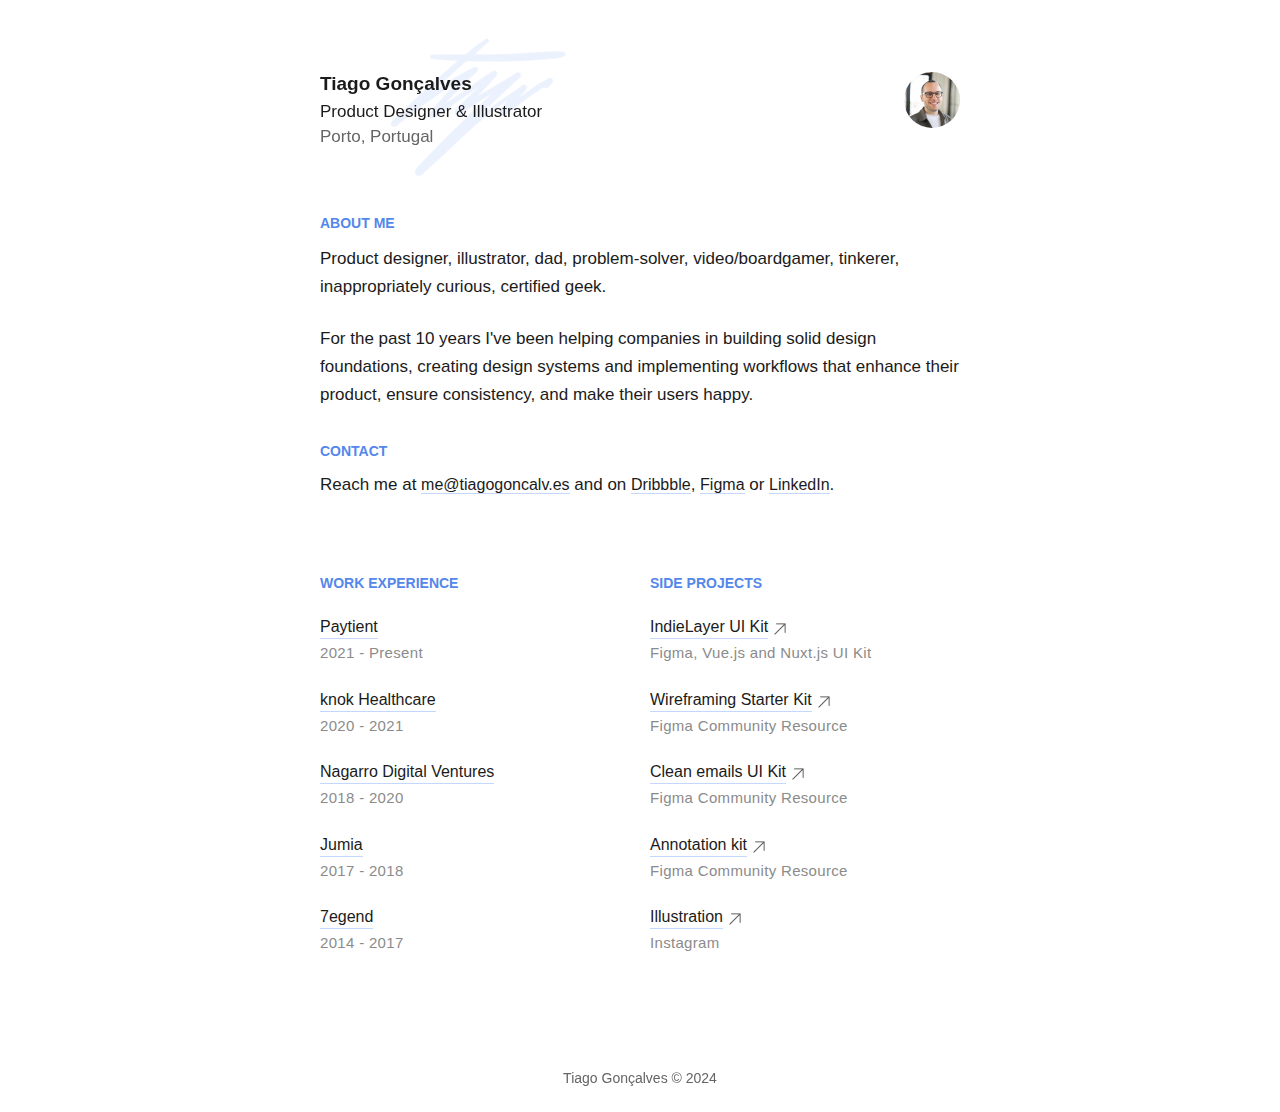
==== commit 03909b7a: "Update index.html" ====
--- a/index.html
+++ b/index.html
@@ -1,1195 +1,1411 @@
 <!DOCTYPE html>
 <!-- saved from url=(0035)https://tiagogoncalv-es.webflow.io/ -->
-<html data-wf-domain="tiagogoncalv-es.webflow.io" data-wf-page="6408bd60045731fa476555f4" data-wf-site="6408bd60045731c9a76555f3" class=" w-mod-js"><head><meta http-equiv="Content-Type" content="text/html; charset=UTF-8"><style>.wf-force-outline-none[tabindex="-1"]:focus{outline:none;}</style><title>Tiago Gonçalves, Product Designer</title><meta content="Tiago Gonçalves" property="og:title"><meta content="Personal website of Tiago Gonçalves, product designer &amp; illustrator based in Porto, Portugal." property="og:description"><meta content="Tiago Gonçalves" property="twitter:title"><meta content="Personal website of Tiago Gonçalves, product designer &amp; illustrator based in Porto, Portugal." property="twitter:description"><meta property="og:type" content="website"><meta content="summary_large_image" name="twitter:card"><meta content="width=device-width, initial-scale=1" name="viewport"><meta content="Webflow" name="generator"><link href="./Tiago Gonçalves, Product Designer_files/tiagogoncalv-es.webflow.646aaead2.css" rel="stylesheet" type="text/css"><style></style><style></style><script type="text/javascript">!function(o,c){var n=c.documentElement,t=" w-mod-";n.className+=t+"js",("ontouchstart"in o||o.DocumentTouch&&c instanceof DocumentTouch)&&(n.className+=t+"touch")}(window,document);</script><link href="https://assets-global.website-files.com/6408bd60045731c9a76555f3/664f1d5116d70c473b5ca733_Frame%2019.png" rel="shortcut icon" type="image/x-icon"><link href="./Tiago Gonçalves, Product Designer_files/664f1d78111858facb3b022f_Frame 18.png" rel="apple-touch-icon"><style>@import url(https://d3e54v103j8qbb.cloudfront.net/fonts/inter/inter.s3.3a4044b2f3.css);</style><style>.w-reset,
-.w-editor-bem-RichTextInput_Content *:not(rteselectionmarker, sub, sup),
-.w-editor-rich-text-container * {
-  position: static;
-  left: auto;
-  top: auto;
-  right: auto;
-  bottom: auto;
-  z-index: auto;
-  display: block;
-  visibility: visible;
-  overflow: visible;
-  overflow-x: visible;
-  overflow-y: visible;
-  box-sizing: border-box;
-  width: auto;
-  height: auto;
-  max-height: none;
-  max-width: none;
-  min-height: 0;
-  margin: 0;
-  padding: 0;
-  float: none;
-  clear: none;
-  border: 0 none transparent;
-  border-radius: 0;
-  background: none;
-  background-image: none;
-  background-position: 0% 0%;
-  background-size: auto auto;
-  background-repeat: repeat;
-  background-origin: padding-box;
-  background-clip: border-box;
-  background-attachment: scroll;
-  background-color: transparent;
-  box-shadow: none;
-  opacity: 1;
-  transform: none;
-  transition: none;
-  direction: ltr;
-  font-family: inherit;
-  font-weight: inherit;
-  color: inherit;
-  font-size: inherit;
-  line-height: inherit;
-  font-style: inherit;
-  font-variant: inherit;
-  text-align: inherit;
-  letter-spacing: inherit;
-  text-decoration: inherit;
-  text-indent: 0;
-  text-transform: inherit;
-  list-style-type: disc;
-  text-shadow: none;
-  font-smoothing: auto;
-  vertical-align: baseline;
-  cursor: inherit;
-  white-space: inherit;
-  word-break: normal;
-  word-spacing: normal;
-  word-wrap: normal;
-}
-span.w-reset,
-span.w-editor-bem-RichTextInput_Content *:not(rteselectionmarker, sub, sup),
-span.w-editor-rich-text-container *,
-.w-reset span,
-.w-editor-bem-RichTextInput_Content *:not(rteselectionmarker, sub, sup) span,
-.w-editor-rich-text-container * span {
-  display: inline;
-}
-.w-reset .w-ExpressionEditor-fieldWrapper span,
-.w-editor-bem-RichTextInput_Content *:not(rteselectionmarker, sub, sup) .w-ExpressionEditor-fieldWrapper span,
-.w-editor-rich-text-container * .w-ExpressionEditor-fieldWrapper span {
-  display: inherit;
-}
-.w-editor-ghost-span {
-  font-size: 0px;
-  line-height: 0px;
-  display: inline;
-  width: 0px;
-  height: 0px;
-  pointer-events: none;
-  position: relative;
-  direction: ltr !important;
-}
-.w-editor-ghost-span:after {
-  content: '';
-  position: absolute;
-  width: 6px;
-  height: 6px;
-  left: -3px;
-  top: -3px;
-}
-.w-editor-ghost-span.w-editor-top {
-  vertical-align: top;
-}
-.w-editor-ghost-span.w-editor-bottom {
-  vertical-align: bottom;
-}
-.w-editor-ghost-span.w-editor-wide {
-  width: 20%;
-}
-.w-editor-ghost-span.w-editor-mode-block {
-  display: block;
-  clear: both;
-}
-.w-editor-ghost-span.w-editor-mode-float-right {
-  float: right;
-}
-.w-editor-ghost-span.w-editor-mode-float-left {
-  float: left;
-}
-@keyframes wf-bounce-in {
-  0% {
-    opacity: 0;
-    transform: scale(1);
-  }
-  0.5% {
-    opacity: 0;
-    transform: scale(0.94);
-  }
-  50% {
-    opacity: 1;
-    transform: scale(1.005);
-  }
-  75% {
-    transform: scale(0.997);
-  }
-  100% {
-    transform: scale(1);
-  }
-}
-@keyframes wf-move-progress {
-  from {
-    background-position: 40px 0;
-  }
-  to {
-    background-position: 0 0;
-  }
-}
-@keyframes wf-blink {
-  0%,
-  100% {
-    background: #808080;
-    box-shadow: -8px 0 #1F1F1F;
-  }
-  50% {
-    background: #1F1F1F;
-    box-shadow: -8px 0 #808080;
-  }
-}
-@keyframes wf-blink-in {
-  40% {
-    opacity: 1;
-  }
-}
-@keyframes wf-spin {
-  0% {
-    transform: rotate(0deg);
-  }
-  100% {
-    transform: rotate(360deg);
-  }
-}
-@keyframes wf-move-right {
-  0% {
-    transform: translateX(-10px);
-  }
-  100% {
-    transform: translateX(10px);
-  }
-}
-@keyframes wf-animate-right-arrow {
-  0% {
-    transform: translateX(5px);
-    opacity: 1;
-  }
-  100% {
-    transform: translateX(16px);
-    opacity: 0;
-  }
-}
-@keyframes wf-pulse {
-  0% {
-    transform: scale(1);
-    opacity: 1;
-  }
-  100% {
-    transform: scale(3.3);
-    opacity: 0;
-  }
-}
-@keyframes wf-pulse-appear {
-  0% {
-    transform: scale(0);
-    opacity: 0;
-  }
-  70% {
-    transform: scale(1.5);
-    opacity: 1;
-  }
-  100% {
-    transform: scale(1);
-    opacity: 1;
-  }
-}
-@keyframes wf-exclaim-front-icon {
-  0% {
-    opacity: 0;
-    transform: scale(1);
-  }
-  25% {
-    opacity: 1;
-    transform: scale(1.2);
-  }
-  50% {
-    opacity: 0;
-    transform: scale(1);
-  }
-  75% {
-    opacity: 1;
-    transform: scale(1.2);
-  }
-  100% {
-    transform: scale(1);
-  }
-}
-@keyframes wf-exclaim-back-icon {
-  0% {
-    opacity: 1;
-    transform: scale(1);
-  }
-  25% {
-    opacity: 0;
-    transform: scale(1.2);
-  }
-  50% {
-    opacity: 1;
-    transform: scale(1);
-  }
-  75% {
-    opacity: 0;
-    transform: scale(1.2);
-  }
-  100% {
-    transform: scale(1);
-  }
-}
-@keyframes wf-distractor-blink {
-  40% {
-    opacity: 1;
-  }
-}
-@keyframes wf-preview-panel {
-  from {
-    opacity: 0;
-  }
-  to {
-    opacity: 1;
-  }
-}
-html {
-  --wf-designer--textColorLight: #ebebeb;
-  --wf-designer--textColor: #d9d9d9;
-  --wf-designer--textColorPreloader: #ababab;
-  --wf-designer--textColorDim: #ababab;
-  --wf-designer--textColorDimmer: #757575;
-  --wf-designer--notificationTextColor: #d9d9d9;
-  --wf-designer--panelColor: #404040;
-  --wf-designer--panelColorLight: #4d4d4d;
-  --wf-designer--panelColorLighter: #5e5e5e;
-  --wf-designer--panelColorDark: #2b2b2b;
-  --wf-designer--panelColorDarker: #212121;
-  --wf-designer--panelBorder: #212121;
-  --wf-designer--panelHeadDividerBorder: 1px solid var(--wf-designer--borderColorDark);
-  --wf-designer--panelActiveShadow: inset -1px 0px 0 0 #212121,
-    -1px -1px 0 0 #212121, 0 2px 0 0 #404040;
-  --wf-designer--panelActiveShadowLast: none;
-  --wf-designer--panelTabBackground: var(--wf-designer--panelColorDark);
-  --wf-designer--panelShadow: inset -1px -1px 0 0 var(--wf-designer--borderColorDark);
-  --wf-designer--panelShadowLast: inset 0px -1px 0 0 var(--wf-designer--borderColorDark);
-  --wf-designer--panelTabsShadow: none;
-  --wf-designer--panelTabBarShadow: 0 -1px 0 0 var(--wf-designer--borderColorDark);
-  --wf-designer--token-input-background-disabled: #4d4d4d;
-  --wf-designer--token-input-text-disabled: var(--wf-designer--textColorDim);
-  --wf-designer--borderColor: #363636;
-  --wf-designer--borderColorDark: #212121;
-  --wf-designer--borderColorDarker: #212121;
-  --wf-designer--insetColor: #363636;
-  --wf-designer--insetBorderColor: #2b2b2b;
-  --wf-designer--listColor: #363636;
-  --wf-designer--listColorHover: #2b2b2b;
-  --wf-designer--listBorderColor: #2b2b2b;
-  --wf-designer--listSourceBorderColor: #757575;
-  --wf-designer--listRowBackgroundHover: var(--wf-designer--panelColorLight);
-  --wf-designer--listRowSelectedBackground: var(--wf-designer--panelColorLight);
-  --wf-designer--listRowBorder: 1px solid var(--wf-designer--borderColorDark);
-  --wf-designer--listRowBigHeight: 45px;
-  --wf-designer--listRowColorHover: revert;
-  --wf-designer--listGridBorder: 1px solid var(--wf-designer--borderColor);
-  --wf-designer--paneBorderColor: var(--wf-designer--borderColorDark);
-  --wf-designer--paneHeadHeight: 45px;
-  --wf-designer--paneCardColor: var(--wf-designer--panelColorLight);
-  --wf-designer--paneCardBorder: 1px solid var(--wf-designer--borderColor);
-  --wf-designer--tooltipColor: #ebebeb;
-  --wf-designer--tooltipColorText: #212121;
-  --wf-designer--tooltipColorBlue: #2496ff;
-  --wf-designer--tooltipColorBlueText: white;
-  --wf-designer--canvasColor: #5e5e5e;
-  --wf-designer--canvasColorDark: #2b2b2b;
-  --wf-designer--canvasColorDarker: #212121;
-  --wf-designer--breadcrumbColor: #ebebeb;
-  --wf-designer--breadcrumbTextColor: #4d4d4d;
-  --wf-designer--breadcrumbRulerColor: var(--wf-designer--breadcrumbTextColor);
-  --wf-designer--popoverBackground: var(--wf-designer--panelColor);
-  --wf-designer--popoverHeaderBackground: var(--wf--designer--panelColorLight);
-  --wf-designer--popoverShadow: 0px 1px 15px rgba(0, 0, 0, 0.2);
-  --wf-designer--popoverBorder: 1px solid var(--wf-designer--borderColor);
-  --wf-designer--popoverShadowHard: 0 0 0 1px var(--wf-designer--borderColor),
-    var(--wf-designer--popoverShadow);
-  --wf-designer--menuBackground: var(--wf-designer--panelColorLight);
-  --wf-designer--menuBorder: var(--wf-designer--popoverBorder);
-  --wf-designer--menuCardOffset: -1px;
-  --wf-designer--menuCardTopBorderRadius: 0px;
-  --wf-designer--menuDividerColor: var(--wf-designer--borderColorDark);
-  --wf-designer--menuItemPadding: 4px 15px;
-  --wf-designer--menuItemLineHeight: 19px;
-  --wf-designer--menuItemHoverBackground: var(--wf-designer--panelColorLighter);
-  --wf-designer--menuItemHoverColor: white;
-  --wf-designer--menuItemCaretOffset: 0px;
-  --wf-designer--modalBackground: var(--wf-designer--panelColor);
-  --wf-designer--modalHeaderBackground: var(--wf-designer--panelColorLight);
-  --wf-designer--modalHeaderHeight: 42px;
-  --wf-designer--modalPadding: 16px;
-  --wf-designer--modalShadow: 0 0 0 1px rgba(0, 0, 0, 0.3),
-    0 4px 24px rgba(0, 0, 0, 0.2);
-  --wf-designer--miniSettingsModalBackground: var(--wf-designer--modalBackground);
-  --wf-designer--maskCanvas: rgba(0, 0, 0, 0.75);
-  --wf-designer--maskPanel: rgba(33, 33, 33, 0.85);
-  --wf-designer--maskLoading: rgba(33, 33, 33, 0.95);
-  --wf-designer--notificationColor: rgba(33, 33, 33, 0.95);
-  --wf-designer--pillBackground: var(--wf-designer--panelColorLight);
-  --wf-designer--buttonText: white;
-  --wf-designer--buttonGroupBackground: transparent;
-  --wf-designer--buttonColor: #5e5e5e;
-  --wf-designer--buttonColorHover: #757575;
-  --wf-designer--buttonColorActive: #5e5e5e;
-  --wf-designer--buttonBorder: 1px solid #363636;
-  --wf-designer--buttonBoxShadow: none;
-  --wf-designer--buttonBlue: #2496ff;
-  --wf-designer--buttonBlueHover: #0084ff;
-  --wf-designer--buttonGreen: #008547;
-  --wf-designer--buttonGreenHover: #00944f;
-  --wf-designer--buttonRed: #cf313b;
-  --wf-designer--buttonRedHover: #db434c;
-  --wf-designer--buttonOrange: #c75300;
-  --wf-designer--buttonOrangeHover: #dd7124;
-  --wf-designer--buttonPurple: #7f5ae9;
-  --wf-designer--buttonPurpleHover: #8a61ff;
-  --wf-designer--buttonHeadHeight: 29px;
-  --wf-designer--buttonHeadLineHeight: 26px;
-  --wf-designer--classShadow: 0 0 0 1px rgba(0, 0, 0, 0.15);
-  --wf-designer--inputColor: #2b2b2b;
-  --wf-designer--inputColorHover: #212121;
-  --wf-designer--inputBorderColor: #212121;
-  --wf-designer--inputBorderColorHover: #212121;
-  --wf-designer--inputBoxShadow: 0 0 0 rgba(0, 0, 0, 0);
-  --wf-designer--inputPreviewColor: #ababab;
-  --wf-designer--inputPreviewBorderColor: #5e5e5e;
-  --wf-designer--inputPreviewBg: #4d4d4d;
-  --wf-designer--inputHeighlightColor: white;
-  --wf-designer--inputHeighlightBorderColor: rgba(138, 194, 255, 0.8);
-  --wf-designer--inputHeighlightBg: rgba(138, 194, 255, 0.35);
-  --wf-designer--inputTickWidth: 24px;
-  --wf-designer--inputPaddingX: 9px;
-  --wf-designer--inputPaddingY: 8px;
-  --wf-designer--inputPlaceholderColor: var(--wf-designer--textColorDimmer);
-  --wf-designer--switchColor: var(--wf-designer--panelColorDark);
-  --wf-designer--switchKnobColor: var(--wf-designer--buttonColor);
-  --wf-designer--switchKnobColorHover: var(--wf-designer--buttonColorHover);
-  --wf-designer--switchBorderColor: var(--wf-designer--borderColorDark);
-  --wf-designer--switchActiveColor: #2496ff;
-  --wf-designer--switchActiveBorderColor: #212121;
-  --wf-designer--switchWidth: 40px;
-  --wf-designer--inputNoticeColor: #b99f76;
-  --wf-designer--inputNoticeBorderColor: #9e8863;
-  --wf-designer--inputNoticeBg: #6f6452;
-  --wf-designer--checkboxBorderColor: var(--wf-designer--inputBorderColor);
-  --wf-designer--checkboxCheckedBackgroundColor: var(--wf-designer--inputColor);
-  --wf-designer--checkboxCheckedBorderColor: var(--wf-designer--inputBorderColor);
-  --wf-designer--checkboxLabelColor: currentColor;
-  --wf-designer--checkboxSize: 14px;
-  --wf-designer--checkboxVerticalAlign: baseline;
-  --wf-designer--checkboxTopOffset: 0;
-  --wf-designer--checkboxMarginRight: 8px;
-  --wf-designer--inputOutlineFocus: var(--wf-designer--inputBoxShadow),
-    0 0 0 1px #2496ff;
-  --wf-designer--inputOutlineFocusPurple: var(--wf-designer--inputBoxShadow),
-    0 0 0 1px #a484ff;
-  --wf-designer--inputOutlineFocusError: var(--wf-designer--inputBoxShadow),
-    0 0 0 1px #ed273e;
-  --wf-designer--inputOutlineFocusErrorLight: var(--wf-designer--inputBoxShadow),
-    0 0 0 1px #ff424d;
-  --wf-designer--fontDefault: Inter, -apple-system, BlinkMacSystemFont,
-    'Segoe UI', Roboto, Oxygen-Sans, Ubuntu, Cantarell, 'Helvetica Neue',
-    Helvetica, Arial, 'Apple Color Emoji', 'Segoe UI Emoji', 'Segoe UI Symbol',
-    sans-serif;
-  --wf-designer--fontHeading: var(--wf-designer--fontDefault);
-  --wf-designer--fontHeadingWeight: 400;
-  --wf-designer--fontCode: 'SF Mono', 'Liberation Mono', Inconsolata, Consolas,
-    Monaco, Menlo, monospace;
-  --wf-designer--modalTitleSize: 26px;
-  --wf-designer--modalTitleWeight: 400;
-  --wf-designer--inputHeight: 24px;
-  --wf-designer--buttonHeight: 22px;
-  --wf-designer--buttonLineHeight: 30px;
-  --wf-designer--buttonGroupHeight: 25px;
-  --wf-designer--controlFontSize: 11.5px;
-  --wf-designer--inputFontSize: 11.5px;
-  --wf-designer--controlBigHeight: 32px;
-  --wf-designer--controlBigFontSize: 11.5px;
-  --wf-designer--radius: 2px;
-  --wf-designer--radiusSmall: 2px;
-  --wf-designer--radiusMedium: 3px;
-  --wf-designer--radiusRound: 100px;
-  --wf-designer--radiusButtonGroup: 0px;
-  --wf-designer--disabledOpacity: 0.5;
-  --wf-designer--datePickerWidth: 254px;
-  --wf-designer--scrollbarBaseColor: #4d4d4d #2b2b2b;
-  --wf-designer--scrollbarTrackColor: var(--wf-designer--panelColorDark);
-  --wf-designer--scrollbarTrackBorderColor: var(--wf-designer--borderColorDark);
-  --wf-designer--scrollbarThumbColor: var(--wf-designer--panelColorLight);
-  --wf-designer--scrollbarThumbColorHover: var(--wf-designer--buttonColor);
-  --wf-designer--scrollbarThumbColorDisabled: var(--wf-designer--panelColor);
-  --wf-designer--webkitScrollBarWidth: 9px;
-  --wf-designer--cssTokenHeight: 23px;
-  --wf-designer--rightSidebarBorderWidth: 1px;
-  --wf-designer--rightSidebarWidthInner: 240px;
-  --wf-designer--rightSidebarWidth: calc(240px + 1px);
-  --wf-designer--rightSidebarWidthPlusScrollbar: calc(240px + 1px + 10px);
-  --wf-designer--rightSidebarPanelWidth: 224px;
-  --wf-designer--bottomBarHeight: 29px;
-  --wf-designer--leftSidebarSpacerDisplay: block;
-  --wf-designer--leftSidebarSpacerOffsetLeft: 0px;
-  --wf-designer--leftSidebarWidth: 35px;
-  --wf-designer--leftSidebarBorderColor: #212121;
-  --wf-designer--leftSidebarBorderDisplay: block;
-  --wf-designer--leftSidebarButtonBorderColor: #363636;
-  --wf-designer--leftSidebarButtonActiveBackground: var(--wf-designer--panelColorLight);
-  --wf-designer--leftSidebarButtonActiveBorder: var(--wf-designer--borderColorDark);
-  --wf-designer--leftSidebarButtonActiveLeftBorder: 1px solid transparent;
-  --wf-designer--leftSidebarButtonPadding: 11px;
-  --wf-designer--leftSidebarBottomButtonPadding: 7px;
-  --wf-designer--leftSidebarButtonBackgroundHover: transparent;
-  --wf-designer--leftSidebarHelpTriggerPadding: 4px;
-  --wf-designer--leftSidebarDividerOffset: -4px;
-  --wf-designer--leftSidebarDividerMargin: 0px;
-  --wf-designer--leftSidebarFirstButtonTopMargin: 0px;
-  --wf-designer--topBarHeight: var(--wf-designer--leftSidebarWidth);
-  --wf-designer--topBarIconActiveBackground: #212121;
-  --wf-designer--topBarIconActiveColor: currentColor;
-  --wf-designer--topBarBorderColor: var(--wf-designer--borderColor);
-  --wf-designer--tabHeight: var(--wf-designer--topBarHeight);
-  --wf-designer--leftSidebarSpacerWidth: 6px;
-  --wf-designer--slateHeaderHeight: 44px;
-  --wf-designer--firstSlatePanelWidth: 250px;
-  --wf-designer--secondSlatePanelWidth: 400px;
-  --wf-designer--sectionPadding: 0 10px 0 4px;
-  --wf-designer--sectionHeaderPaddingLeft: 5px;
-  --wf-designer--sectionClosedBorderBottom: none;
-  --wf-designer--sectionOpenedBorderBottom: 1px solid var(--wf-designer--borderColorDark);
-  --wf-designer--sectionTitleHeight: 28px;
-  --wf-designer--sectionTitleBorderBottom: 1px solid var(--wf-designer--borderColorDark);
-  --wf-designer--fontSize0: 10px;
-  --wf-designer--fontSize1: 11px;
-  --wf-designer--fontSize2: 12px;
-  --wf-designer--fontSize3: 13px;
-  --wf-designer--fontSize4: 14px;
-  --wf-designer--fontSize5: 15px;
-  --wf-designer--fontSize6: 16px;
-  --wf-designer--fontSize8: 18px;
-  --wf-designer--fontSize10: 20px;
-  --wf-designer--fontWeightMedium: 500;
-}
-/**
+<html data-wf-domain="tiagogoncalv-es.webflow.io" data-wf-page="6408bd60045731fa476555f4"
+  data-wf-site="6408bd60045731c9a76555f3" class=" w-mod-js">
+
+<head>
+  <meta http-equiv="Content-Type" content="text/html; charset=UTF-8">
+  <style>
+    .wf-force-outline-none[tabindex="-1"]:focus {
+      outline: none;
+    }
+  </style>
+  <title>Tiago Gonçalves, Product Designer</title>
+  <meta content="Tiago Gonçalves" property="og:title">
+  <meta content="Personal website of Tiago Gonçalves, product designer &amp; illustrator based in Porto, Portugal."
+    property="og:description">
+  <meta content="Tiago Gonçalves" property="twitter:title">
+  <meta content="Personal website of Tiago Gonçalves, product designer &amp; illustrator based in Porto, Portugal."
+    property="twitter:description">
+  <meta property="og:type" content="website">
+  <meta content="summary_large_image" name="twitter:card">
+  <meta content="width=device-width, initial-scale=1" name="viewport">
+  <meta content="Webflow" name="generator">
+  <link href="./Tiago Gonçalves, Product Designer_files/tiagogoncalv-es.webflow.646aaead2.css" rel="stylesheet"
+    type="text/css">
+  <style></style>
+  <style></style>
+  <script
+    type="text/javascript">!function (o, c) { var n = c.documentElement, t = " w-mod-"; n.className += t + "js", ("ontouchstart" in o || o.DocumentTouch && c instanceof DocumentTouch) && (n.className += t + "touch") }(window, document);</script>
+  <link href="https://assets-global.website-files.com/6408bd60045731c9a76555f3/664f1d5116d70c473b5ca733_Frame%2019.png"
+    rel="shortcut icon" type="image/x-icon">
+  <link href="./Tiago Gonçalves, Product Designer_files/664f1d78111858facb3b022f_Frame 18.png" rel="apple-touch-icon">
+  <style>
+    @import url(https://d3e54v103j8qbb.cloudfront.net/fonts/inter/inter.s3.3a4044b2f3.css);
+  </style>
+  <style>
+    .w-reset,
+    .w-editor-bem-RichTextInput_Content *:not(rteselectionmarker, sub, sup),
+    .w-editor-rich-text-container * {
+      position: static;
+      left: auto;
+      top: auto;
+      right: auto;
+      bottom: auto;
+      z-index: auto;
+      display: block;
+      visibility: visible;
+      overflow: visible;
+      overflow-x: visible;
+      overflow-y: visible;
+      box-sizing: border-box;
+      width: auto;
+      height: auto;
+      max-height: none;
+      max-width: none;
+      min-height: 0;
+      margin: 0;
+      padding: 0;
+      float: none;
+      clear: none;
+      border: 0 none transparent;
+      border-radius: 0;
+      background: none;
+      background-image: none;
+      background-position: 0% 0%;
+      background-size: auto auto;
+      background-repeat: repeat;
+      background-origin: padding-box;
+      background-clip: border-box;
+      background-attachment: scroll;
+      background-color: transparent;
+      box-shadow: none;
+      opacity: 1;
+      transform: none;
+      transition: none;
+      direction: ltr;
+      font-family: inherit;
+      font-weight: inherit;
+      color: inherit;
+      font-size: inherit;
+      line-height: inherit;
+      font-style: inherit;
+      font-variant: inherit;
+      text-align: inherit;
+      letter-spacing: inherit;
+      text-decoration: inherit;
+      text-indent: 0;
+      text-transform: inherit;
+      list-style-type: disc;
+      text-shadow: none;
+      font-smoothing: auto;
+      vertical-align: baseline;
+      cursor: inherit;
+      white-space: inherit;
+      word-break: normal;
+      word-spacing: normal;
+      word-wrap: normal;
+    }
+
+    span.w-reset,
+    span.w-editor-bem-RichTextInput_Content *:not(rteselectionmarker, sub, sup),
+    span.w-editor-rich-text-container *,
+    .w-reset span,
+    .w-editor-bem-RichTextInput_Content *:not(rteselectionmarker, sub, sup) span,
+    .w-editor-rich-text-container * span {
+      display: inline;
+    }
+
+    .w-reset .w-ExpressionEditor-fieldWrapper span,
+    .w-editor-bem-RichTextInput_Content *:not(rteselectionmarker, sub, sup) .w-ExpressionEditor-fieldWrapper span,
+    .w-editor-rich-text-container * .w-ExpressionEditor-fieldWrapper span {
+      display: inherit;
+    }
+
+    .w-editor-ghost-span {
+      font-size: 0px;
+      line-height: 0px;
+      display: inline;
+      width: 0px;
+      height: 0px;
+      pointer-events: none;
+      position: relative;
+      direction: ltr !important;
+    }
+
+    .w-editor-ghost-span:after {
+      content: '';
+      position: absolute;
+      width: 6px;
+      height: 6px;
+      left: -3px;
+      top: -3px;
+    }
+
+    .w-editor-ghost-span.w-editor-top {
+      vertical-align: top;
+    }
+
+    .w-editor-ghost-span.w-editor-bottom {
+      vertical-align: bottom;
+    }
+
+    .w-editor-ghost-span.w-editor-wide {
+      width: 20%;
+    }
+
+    .w-editor-ghost-span.w-editor-mode-block {
+      display: block;
+      clear: both;
+    }
+
+    .w-editor-ghost-span.w-editor-mode-float-right {
+      float: right;
+    }
+
+    .w-editor-ghost-span.w-editor-mode-float-left {
+      float: left;
+    }
+
+    @keyframes wf-bounce-in {
+      0% {
+        opacity: 0;
+        transform: scale(1);
+      }
+
+      0.5% {
+        opacity: 0;
+        transform: scale(0.94);
+      }
+
+      50% {
+        opacity: 1;
+        transform: scale(1.005);
+      }
+
+      75% {
+        transform: scale(0.997);
+      }
+
+      100% {
+        transform: scale(1);
+      }
+    }
+
+    @keyframes wf-move-progress {
+      from {
+        background-position: 40px 0;
+      }
+
+      to {
+        background-position: 0 0;
+      }
+    }
+
+    @keyframes wf-blink {
+
+      0%,
+      100% {
+        background: #808080;
+        box-shadow: -8px 0 #1F1F1F;
+      }
+
+      50% {
+        background: #1F1F1F;
+        box-shadow: -8px 0 #808080;
+      }
+    }
+
+    @keyframes wf-blink-in {
+      40% {
+        opacity: 1;
+      }
+    }
+
+    @keyframes wf-spin {
+      0% {
+        transform: rotate(0deg);
+      }
+
+      100% {
+        transform: rotate(360deg);
+      }
+    }
+
+    @keyframes wf-move-right {
+      0% {
+        transform: translateX(-10px);
+      }
+
+      100% {
+        transform: translateX(10px);
+      }
+    }
+
+    @keyframes wf-animate-right-arrow {
+      0% {
+        transform: translateX(5px);
+        opacity: 1;
+      }
+
+      100% {
+        transform: translateX(16px);
+        opacity: 0;
+      }
+    }
+
+    @keyframes wf-pulse {
+      0% {
+        transform: scale(1);
+        opacity: 1;
+      }
+
+      100% {
+        transform: scale(3.3);
+        opacity: 0;
+      }
+    }
+
+    @keyframes wf-pulse-appear {
+      0% {
+        transform: scale(0);
+        opacity: 0;
+      }
+
+      70% {
+        transform: scale(1.5);
+        opacity: 1;
+      }
+
+      100% {
+        transform: scale(1);
+        opacity: 1;
+      }
+    }
+
+    @keyframes wf-exclaim-front-icon {
+      0% {
+        opacity: 0;
+        transform: scale(1);
+      }
+
+      25% {
+        opacity: 1;
+        transform: scale(1.2);
+      }
+
+      50% {
+        opacity: 0;
+        transform: scale(1);
+      }
+
+      75% {
+        opacity: 1;
+        transform: scale(1.2);
+      }
+
+      100% {
+        transform: scale(1);
+      }
+    }
+
+    @keyframes wf-exclaim-back-icon {
+      0% {
+        opacity: 1;
+        transform: scale(1);
+      }
+
+      25% {
+        opacity: 0;
+        transform: scale(1.2);
+      }
+
+      50% {
+        opacity: 1;
+        transform: scale(1);
+      }
+
+      75% {
+        opacity: 0;
+        transform: scale(1.2);
+      }
+
+      100% {
+        transform: scale(1);
+      }
+    }
+
+    @keyframes wf-distractor-blink {
+      40% {
+        opacity: 1;
+      }
+    }
+
+    @keyframes wf-preview-panel {
+      from {
+        opacity: 0;
+      }
+
+      to {
+        opacity: 1;
+      }
+    }
+
+    html {
+      --wf-designer--textColorLight: #ebebeb;
+      --wf-designer--textColor: #d9d9d9;
+      --wf-designer--textColorPreloader: #ababab;
+      --wf-designer--textColorDim: #ababab;
+      --wf-designer--textColorDimmer: #757575;
+      --wf-designer--notificationTextColor: #d9d9d9;
+      --wf-designer--panelColor: #404040;
+      --wf-designer--panelColorLight: #4d4d4d;
+      --wf-designer--panelColorLighter: #5e5e5e;
+      --wf-designer--panelColorDark: #2b2b2b;
+      --wf-designer--panelColorDarker: #212121;
+      --wf-designer--panelBorder: #212121;
+      --wf-designer--panelHeadDividerBorder: 1px solid var(--wf-designer--borderColorDark);
+      --wf-designer--panelActiveShadow: inset -1px 0px 0 0 #212121,
+        -1px -1px 0 0 #212121, 0 2px 0 0 #404040;
+      --wf-designer--panelActiveShadowLast: none;
+      --wf-designer--panelTabBackground: var(--wf-designer--panelColorDark);
+      --wf-designer--panelShadow: inset -1px -1px 0 0 var(--wf-designer--borderColorDark);
+      --wf-designer--panelShadowLast: inset 0px -1px 0 0 var(--wf-designer--borderColorDark);
+      --wf-designer--panelTabsShadow: none;
+      --wf-designer--panelTabBarShadow: 0 -1px 0 0 var(--wf-designer--borderColorDark);
+      --wf-designer--token-input-background-disabled: #4d4d4d;
+      --wf-designer--token-input-text-disabled: var(--wf-designer--textColorDim);
+      --wf-designer--borderColor: #363636;
+      --wf-designer--borderColorDark: #212121;
+      --wf-designer--borderColorDarker: #212121;
+      --wf-designer--insetColor: #363636;
+      --wf-designer--insetBorderColor: #2b2b2b;
+      --wf-designer--listColor: #363636;
+      --wf-designer--listColorHover: #2b2b2b;
+      --wf-designer--listBorderColor: #2b2b2b;
+      --wf-designer--listSourceBorderColor: #757575;
+      --wf-designer--listRowBackgroundHover: var(--wf-designer--panelColorLight);
+      --wf-designer--listRowSelectedBackground: var(--wf-designer--panelColorLight);
+      --wf-designer--listRowBorder: 1px solid var(--wf-designer--borderColorDark);
+      --wf-designer--listRowBigHeight: 45px;
+      --wf-designer--listRowColorHover: revert;
+      --wf-designer--listGridBorder: 1px solid var(--wf-designer--borderColor);
+      --wf-designer--paneBorderColor: var(--wf-designer--borderColorDark);
+      --wf-designer--paneHeadHeight: 45px;
+      --wf-designer--paneCardColor: var(--wf-designer--panelColorLight);
+      --wf-designer--paneCardBorder: 1px solid var(--wf-designer--borderColor);
+      --wf-designer--tooltipColor: #ebebeb;
+      --wf-designer--tooltipColorText: #212121;
+      --wf-designer--tooltipColorBlue: #2496ff;
+      --wf-designer--tooltipColorBlueText: white;
+      --wf-designer--canvasColor: #5e5e5e;
+      --wf-designer--canvasColorDark: #2b2b2b;
+      --wf-designer--canvasColorDarker: #212121;
+      --wf-designer--breadcrumbColor: #ebebeb;
+      --wf-designer--breadcrumbTextColor: #4d4d4d;
+      --wf-designer--breadcrumbRulerColor: var(--wf-designer--breadcrumbTextColor);
+      --wf-designer--popoverBackground: var(--wf-designer--panelColor);
+      --wf-designer--popoverHeaderBackground: var(--wf--designer--panelColorLight);
+      --wf-designer--popoverShadow: 0px 1px 15px rgba(0, 0, 0, 0.2);
+      --wf-designer--popoverBorder: 1px solid var(--wf-designer--borderColor);
+      --wf-designer--popoverShadowHard: 0 0 0 1px var(--wf-designer--borderColor),
+        var(--wf-designer--popoverShadow);
+      --wf-designer--menuBackground: var(--wf-designer--panelColorLight);
+      --wf-designer--menuBorder: var(--wf-designer--popoverBorder);
+      --wf-designer--menuCardOffset: -1px;
+      --wf-designer--menuCardTopBorderRadius: 0px;
+      --wf-designer--menuDividerColor: var(--wf-designer--borderColorDark);
+      --wf-designer--menuItemPadding: 4px 15px;
+      --wf-designer--menuItemLineHeight: 19px;
+      --wf-designer--menuItemHoverBackground: var(--wf-designer--panelColorLighter);
+      --wf-designer--menuItemHoverColor: white;
+      --wf-designer--menuItemCaretOffset: 0px;
+      --wf-designer--modalBackground: var(--wf-designer--panelColor);
+      --wf-designer--modalHeaderBackground: var(--wf-designer--panelColorLight);
+      --wf-designer--modalHeaderHeight: 42px;
+      --wf-designer--modalPadding: 16px;
+      --wf-designer--modalShadow: 0 0 0 1px rgba(0, 0, 0, 0.3),
+        0 4px 24px rgba(0, 0, 0, 0.2);
+      --wf-designer--miniSettingsModalBackground: var(--wf-designer--modalBackground);
+      --wf-designer--maskCanvas: rgba(0, 0, 0, 0.75);
+      --wf-designer--maskPanel: rgba(33, 33, 33, 0.85);
+      --wf-designer--maskLoading: rgba(33, 33, 33, 0.95);
+      --wf-designer--notificationColor: rgba(33, 33, 33, 0.95);
+      --wf-designer--pillBackground: var(--wf-designer--panelColorLight);
+      --wf-designer--buttonText: white;
+      --wf-designer--buttonGroupBackground: transparent;
+      --wf-designer--buttonColor: #5e5e5e;
+      --wf-designer--buttonColorHover: #757575;
+      --wf-designer--buttonColorActive: #5e5e5e;
+      --wf-designer--buttonBorder: 1px solid #363636;
+      --wf-designer--buttonBoxShadow: none;
+      --wf-designer--buttonBlue: #2496ff;
+      --wf-designer--buttonBlueHover: #0084ff;
+      --wf-designer--buttonGreen: #008547;
+      --wf-designer--buttonGreenHover: #00944f;
+      --wf-designer--buttonRed: #cf313b;
+      --wf-designer--buttonRedHover: #db434c;
+      --wf-designer--buttonOrange: #c75300;
+      --wf-designer--buttonOrangeHover: #dd7124;
+      --wf-designer--buttonPurple: #7f5ae9;
+      --wf-designer--buttonPurpleHover: #8a61ff;
+      --wf-designer--buttonHeadHeight: 29px;
+      --wf-designer--buttonHeadLineHeight: 26px;
+      --wf-designer--classShadow: 0 0 0 1px rgba(0, 0, 0, 0.15);
+      --wf-designer--inputColor: #2b2b2b;
+      --wf-designer--inputColorHover: #212121;
+      --wf-designer--inputBorderColor: #212121;
+      --wf-designer--inputBorderColorHover: #212121;
+      --wf-designer--inputBoxShadow: 0 0 0 rgba(0, 0, 0, 0);
+      --wf-designer--inputPreviewColor: #ababab;
+      --wf-designer--inputPreviewBorderColor: #5e5e5e;
+      --wf-designer--inputPreviewBg: #4d4d4d;
+      --wf-designer--inputHeighlightColor: white;
+      --wf-designer--inputHeighlightBorderColor: rgba(138, 194, 255, 0.8);
+      --wf-designer--inputHeighlightBg: rgba(138, 194, 255, 0.35);
+      --wf-designer--inputTickWidth: 24px;
+      --wf-designer--inputPaddingX: 9px;
+      --wf-designer--inputPaddingY: 8px;
+      --wf-designer--inputPlaceholderColor: var(--wf-designer--textColorDimmer);
+      --wf-designer--switchColor: var(--wf-designer--panelColorDark);
+      --wf-designer--switchKnobColor: var(--wf-designer--buttonColor);
+      --wf-designer--switchKnobColorHover: var(--wf-designer--buttonColorHover);
+      --wf-designer--switchBorderColor: var(--wf-designer--borderColorDark);
+      --wf-designer--switchActiveColor: #2496ff;
+      --wf-designer--switchActiveBorderColor: #212121;
+      --wf-designer--switchWidth: 40px;
+      --wf-designer--inputNoticeColor: #b99f76;
+      --wf-designer--inputNoticeBorderColor: #9e8863;
+      --wf-designer--inputNoticeBg: #6f6452;
+      --wf-designer--checkboxBorderColor: var(--wf-designer--inputBorderColor);
+      --wf-designer--checkboxCheckedBackgroundColor: var(--wf-designer--inputColor);
+      --wf-designer--checkboxCheckedBorderColor: var(--wf-designer--inputBorderColor);
+      --wf-designer--checkboxLabelColor: currentColor;
+      --wf-designer--checkboxSize: 14px;
+      --wf-designer--checkboxVerticalAlign: baseline;
+      --wf-designer--checkboxTopOffset: 0;
+      --wf-designer--checkboxMarginRight: 8px;
+      --wf-designer--inputOutlineFocus: var(--wf-designer--inputBoxShadow),
+        0 0 0 1px #2496ff;
+      --wf-designer--inputOutlineFocusPurple: var(--wf-designer--inputBoxShadow),
+        0 0 0 1px #a484ff;
+      --wf-designer--inputOutlineFocusError: var(--wf-designer--inputBoxShadow),
+        0 0 0 1px #ed273e;
+      --wf-designer--inputOutlineFocusErrorLight: var(--wf-designer--inputBoxShadow),
+        0 0 0 1px #ff424d;
+      --wf-designer--fontDefault: Inter, -apple-system, BlinkMacSystemFont,
+        'Segoe UI', Roboto, Oxygen-Sans, Ubuntu, Cantarell, 'Helvetica Neue',
+        Helvetica, Arial, 'Apple Color Emoji', 'Segoe UI Emoji', 'Segoe UI Symbol',
+        sans-serif;
+      --wf-designer--fontHeading: var(--wf-designer--fontDefault);
+      --wf-designer--fontHeadingWeight: 400;
+      --wf-designer--fontCode: 'SF Mono', 'Liberation Mono', Inconsolata, Consolas,
+        Monaco, Menlo, monospace;
+      --wf-designer--modalTitleSize: 26px;
+      --wf-designer--modalTitleWeight: 400;
+      --wf-designer--inputHeight: 24px;
+      --wf-designer--buttonHeight: 22px;
+      --wf-designer--buttonLineHeight: 30px;
+      --wf-designer--buttonGroupHeight: 25px;
+      --wf-designer--controlFontSize: 11.5px;
+      --wf-designer--inputFontSize: 11.5px;
+      --wf-designer--controlBigHeight: 32px;
+      --wf-designer--controlBigFontSize: 11.5px;
+      --wf-designer--radius: 2px;
+      --wf-designer--radiusSmall: 2px;
+      --wf-designer--radiusMedium: 3px;
+      --wf-designer--radiusRound: 100px;
+      --wf-designer--radiusButtonGroup: 0px;
+      --wf-designer--disabledOpacity: 0.5;
+      --wf-designer--datePickerWidth: 254px;
+      --wf-designer--scrollbarBaseColor: #4d4d4d #2b2b2b;
+      --wf-designer--scrollbarTrackColor: var(--wf-designer--panelColorDark);
+      --wf-designer--scrollbarTrackBorderColor: var(--wf-designer--borderColorDark);
+      --wf-designer--scrollbarThumbColor: var(--wf-designer--panelColorLight);
+      --wf-designer--scrollbarThumbColorHover: var(--wf-designer--buttonColor);
+      --wf-designer--scrollbarThumbColorDisabled: var(--wf-designer--panelColor);
+      --wf-designer--webkitScrollBarWidth: 9px;
+      --wf-designer--cssTokenHeight: 23px;
+      --wf-designer--rightSidebarBorderWidth: 1px;
+      --wf-designer--rightSidebarWidthInner: 240px;
+      --wf-designer--rightSidebarWidth: calc(240px + 1px);
+      --wf-designer--rightSidebarWidthPlusScrollbar: calc(240px + 1px + 10px);
+      --wf-designer--rightSidebarPanelWidth: 224px;
+      --wf-designer--bottomBarHeight: 29px;
+      --wf-designer--leftSidebarSpacerDisplay: block;
+      --wf-designer--leftSidebarSpacerOffsetLeft: 0px;
+      --wf-designer--leftSidebarWidth: 35px;
+      --wf-designer--leftSidebarBorderColor: #212121;
+      --wf-designer--leftSidebarBorderDisplay: block;
+      --wf-designer--leftSidebarButtonBorderColor: #363636;
+      --wf-designer--leftSidebarButtonActiveBackground: var(--wf-designer--panelColorLight);
+      --wf-designer--leftSidebarButtonActiveBorder: var(--wf-designer--borderColorDark);
+      --wf-designer--leftSidebarButtonActiveLeftBorder: 1px solid transparent;
+      --wf-designer--leftSidebarButtonPadding: 11px;
+      --wf-designer--leftSidebarBottomButtonPadding: 7px;
+      --wf-designer--leftSidebarButtonBackgroundHover: transparent;
+      --wf-designer--leftSidebarHelpTriggerPadding: 4px;
+      --wf-designer--leftSidebarDividerOffset: -4px;
+      --wf-designer--leftSidebarDividerMargin: 0px;
+      --wf-designer--leftSidebarFirstButtonTopMargin: 0px;
+      --wf-designer--topBarHeight: var(--wf-designer--leftSidebarWidth);
+      --wf-designer--topBarIconActiveBackground: #212121;
+      --wf-designer--topBarIconActiveColor: currentColor;
+      --wf-designer--topBarBorderColor: var(--wf-designer--borderColor);
+      --wf-designer--tabHeight: var(--wf-designer--topBarHeight);
+      --wf-designer--leftSidebarSpacerWidth: 6px;
+      --wf-designer--slateHeaderHeight: 44px;
+      --wf-designer--firstSlatePanelWidth: 250px;
+      --wf-designer--secondSlatePanelWidth: 400px;
+      --wf-designer--sectionPadding: 0 10px 0 4px;
+      --wf-designer--sectionHeaderPaddingLeft: 5px;
+      --wf-designer--sectionClosedBorderBottom: none;
+      --wf-designer--sectionOpenedBorderBottom: 1px solid var(--wf-designer--borderColorDark);
+      --wf-designer--sectionTitleHeight: 28px;
+      --wf-designer--sectionTitleBorderBottom: 1px solid var(--wf-designer--borderColorDark);
+      --wf-designer--fontSize0: 10px;
+      --wf-designer--fontSize1: 11px;
+      --wf-designer--fontSize2: 12px;
+      --wf-designer--fontSize3: 13px;
+      --wf-designer--fontSize4: 14px;
+      --wf-designer--fontSize5: 15px;
+      --wf-designer--fontSize6: 16px;
+      --wf-designer--fontSize8: 18px;
+      --wf-designer--fontSize10: 20px;
+      --wf-designer--fontWeightMedium: 500;
+    }
+
+    /**
  * IMPORTANT: Do not change the values in this file without updating them in zindex.js
  *
  * ISSUE #7308 (https://github.com/webflow/webflow/issues/7308) will remove the need for this synchronization
  *
  * NOTE: For new components, use ui/Layer, not these zIndex: https://github.com/webflow/webflow/blob/dev/docs/app/designer-overlay-system/overlay-system.md
  */
-/* Note: external less veriables used in this file must exist in both designer and editor
+    /* Note: external less veriables used in this file must exist in both designer and editor
 and variables defined here must not conflict with those defined in the designer or editor
 also rich-text.less has its own sprite-sheet */
-.w-editor-bem-RichText {
-  pointer-events: auto;
-}
-.w-editor-bem-RichText * {
-  pointer-events: auto;
-}
-[class*='w-editor-edit'] .w-richtext .w-embed,
-[class*='w-editor-edit'] .w-rte-editable .w-embed {
-  color: transparent;
-}
-[class*='w-editor-edit'] .w-richtext .w-embed:after,
-[class*='w-editor-edit'] .w-rte-editable .w-embed:after {
-  display: block;
-  line-height: 0;
-}
-.w-spinner {
-  width: 36px;
-  height: 36px;
-  overflow: hidden;
-}
-.w-spinner i {
-  display: none;
-  position: absolute;
-}
-.w-spinner .w-spinner-uploading-thin {
-  display: block;
-  top: 13px;
-  left: 13px;
-  opacity: 0.8;
-}
-.w-spinner .w-spinner-success {
-  top: 13px;
-  left: 12px;
-}
-.w-spinner .w-spinner-success-thin {
-  top: 13px;
-  left: 12px;
-}
-.w-spinner .w-spinner-cancel {
-  top: 13px;
-  left: 13px;
-}
-.w-spinner .w-common-loading-dots {
-  top: -21px !important;
-  left: 12px!important;
-}
-.w-spinner.w-queued .w-common-loading-dots {
-  display: block;
-}
-.w-spinner.w-queued .w-spinner-uploading-thin {
-  display: none;
-}
-.w-spinner.w-complete .w-spinner-uploading-thin {
-  display: none;
-}
-.w-spinner.w-complete .w-spinner-success {
-  display: block;
-}
-.w-spinner.w-medium.w-queued .w-common-loading-dots {
-  top: -25px !important;
-  left: 8px!important;
-}
-.w-spinner.w-medium .w-spinner-uploading-thin {
-  top: 10px;
-  left: 10px;
-}
-.w-spinner.w-medium .w-spinner-success {
-  top: 11px;
-  left: 9px;
-}
-.w-spinner.w-medium .w-spinner-cancel {
-  top: 10px;
-  left: 10px;
-}
-.w-spinner.w-small.w-queued .w-common-loading-dots {
-  display: none;
-}
-.w-spinner.w-small .w-spinner-uploading-thin,
-.w-spinner.w-small .w-spinner-success {
-  display: none;
-}
-.w-spinner.w-small.w-complete .w-spinner-percent,
-.w-spinner.w-small.w-complete .w-spinner-border {
-  opacity: 0;
-}
-.w-spinner.w-small.w-complete .w-spinner-success-thin {
-  display: block;
-  top: 8px;
-  left: 6px;
-}
-.w-spinner.w-small.w-error .w-spinner-percent,
-.w-spinner.w-small.w-error .w-spinner-border {
-  opacity: 0;
-}
-.w-spinner.w-small.w-error .w-spinner-cancel {
-  display: none;
-}
-.w-spinner.w-small.w-error .w-spinner-success-thin {
-  display: block;
-  top: 6px;
-  left: 7px;
-}
-.w-spinner svg {
-  width: 100%;
-  height: 100%;
-}
-.w-spinner .w-spinner-overlay {
-  fill: rgba(0, 0, 0, 0.8);
-}
-.w-spinner .w-spinner-border {
-  stroke-width: 1px;
-  stroke: rgba(255, 255, 255, 0.35);
-}
-.w-spinner .w-spinner-percent {
-  stroke: #fff;
-  stroke-width: 2px;
-}
-.w-spinner .w-spinner-percent.w-hide {
-  opacity: 0;
-}
-.w-spinner.w-complete .w-spinner-percent {
-  stroke: #50bf5d;
-}
-.w-spinner.w-error .w-spinner-uploading-thin {
-  display: none;
-}
-.w-spinner.w-error .w-spinner-percent {
-  stroke: #f35353;
-}
-.w-spinner.w-error .w-spinner-cancel {
-  display: block;
-}
-.w-editor-selectize-control.w-editor-plugin-drag_drop.w-editor-multi > .w-editor-selectize-input > div.w-editor-ui-sortable-placeholder {
-  visibility: visible !important;
-  background: #f2f2f2 !important;
-  background: rgba(0, 0, 0, 0.06) !important;
-  border: 0 none !important;
-  box-shadow: inset 0 0 12px 4px #fff;
-}
-.w-editor-selectize-control.w-editor-plugin-drag_drop .w-editor-ui-sortable-placeholder::after {
-  content: '!';
-  visibility: hidden;
-}
-.w-editor-selectize-control.w-editor-plugin-drag_drop .w-editor-ui-sortable-helper {
-  box-shadow: 0 2px 5px rgba(0, 0, 0, 0.2);
-}
-.w-editor-selectize-dropdown-header {
-  position: relative;
-  padding: 5px 8px;
-  border-bottom: 1px solid #d0d0d0;
-  background: #f8f8f8;
-  border-radius: 3px 3px 0 0;
-}
-.w-editor-selectize-dropdown-header-close {
-  position: absolute;
-  right: 8px;
-  top: 50%;
-  color: #303030;
-  opacity: 0.4;
-  margin-top: -12px;
-  line-height: 20px;
-  font-size: 20px !important;
-}
-.w-editor-selectize-dropdown-header-close:hover {
-  color: #000000;
-}
-.w-editor-selectize-dropdown.w-editor-plugin-optgroup_columns .w-editor-optgroup {
-  border-right: 1px solid #f2f2f2;
-  border-top: 0 none;
-  float: left;
-  box-sizing: border-box;
-}
-.w-editor-selectize-dropdown.w-editor-plugin-optgroup_columns .w-editor-optgroup:last-child {
-  border-right: 0 none;
-}
-.w-editor-selectize-dropdown.w-editor-plugin-optgroup_columns .w-editor-optgroup:before {
-  display: none;
-}
-.w-editor-selectize-dropdown.w-editor-plugin-optgroup_columns .w-editor-optgroup-header {
-  border-top: 0 none;
-}
-.w-editor-selectize-control.w-editor-plugin-remove_button [data-value] {
-  position: relative;
-  padding-right: 18px !important;
-}
-.w-editor-selectize-control.w-editor-plugin-remove_button [data-value] .w-editor-remove {
-  position: absolute;
-  top: 0;
-  right: 0;
-  bottom: 0;
-  width: 17px;
-  text-align: center;
-  font-weight: bold;
-  font-size: var(--wf-designer--fontSize2);
-  color: inherit;
-  text-decoration: none;
-  vertical-align: middle;
-  display: inline-block;
-  padding: 2px 0 0 0;
-  border-radius: 0 2px 2px 0;
-  box-sizing: border-box;
-}
-.w-editor-selectize-control.w-editor-plugin-remove_button [data-value] .w-editor-remove > i {
-  position: absolute;
-  background-position: 0;
-  width: 5px;
-  height: 6px;
-  opacity: 0.5;
-  top: 0;
-  bottom: 0;
-  left: 0;
-  right: 0;
-  margin: auto;
-  transition: opacity 200ms;
-}
-.w-editor-selectize-control.w-editor-plugin-remove_button [data-value] .w-editor-remove:hover > i {
-  opacity: 1;
-}
-.w-editor-selectize-control.w-editor-plugin-remove_button [data-value].w-editor-active .w-editor-remove {
-  border-left-color: #cacaca;
-}
-.w-editor-selectize-control.w-editor-plugin-remove_button .w-editor-disabled [data-value] .w-editor-remove:hover {
-  background: none;
-}
-.w-editor-selectize-control.w-editor-plugin-remove_button .w-editor-disabled [data-value] .w-editor-remove {
-  border-left-color: #ffffff;
-}
-.w-editor-selectize-control {
-  position: relative;
-}
-.w-editor-selectize-dropdown,
-.w-editor-selectize-input,
-.w-editor-selectize-input input {
-  color: #303030;
-  font-family: inherit;
-  font-size: 13px;
-  line-height: 18px;
-  -webkit-font-smoothing: inherit;
-}
-.w-editor-selectize-input,
-.w-editor-selectize-control.w-editor-single .w-editor-selectize-input.w-editor-input-active {
-  background: #fff;
-  cursor: text;
-  display: inline-block;
-}
-.w-editor-selectize-input {
-  border: 1px solid #d0d0d0;
-  padding: 8px 8px;
-  display: inline-block;
-  width: 100%;
-  overflow: hidden;
-  position: relative;
-  z-index: 1;
-  box-sizing: border-box;
-  box-shadow: inset 0 1px 1px rgba(0, 0, 0, 0.1);
-  border-radius: 3px;
-}
-.w-editor-selectize-control.w-editor-multi .w-editor-selectize-input.w-editor-has-items {
-  padding: 6px 8px 3px;
-}
-.w-editor-selectize-input.w-editor-full {
-  background-color: #fff;
-}
-.w-editor-selectize-input.w-editor-disabled,
-.w-editor-selectize-input.w-editor-disabled * {
-  cursor: not-allowed !important;
-  pointer-events: none !important;
-}
-.w-editor-selectize-input.w-editor-focus {
-  box-shadow: inset 0 1px 2px rgba(0, 0, 0, 0.15);
-}
-.w-editor-selectize-input.w-editor-dropdown-active {
-  border-radius: 3px 3px 0 0;
-}
-.w-editor-selectize-input > * {
-  vertical-align: baseline;
-  display: -moz-inline-stack;
-  display: inline-block;
-  zoom: 1;
-  *display: inline;
-}
-.w-editor-selectize-control.w-editor-multi .w-editor-selectize-input > div {
-  cursor: default;
-  margin: 0 3px 3px 0;
-  padding: 2px 6px;
-  background: #f2f2f2;
-  color: #303030;
-  border: 0 solid #d0d0d0;
-}
-.w-editor-selectize-control.w-editor-multi .w-editor-selectize-input > div.w-editor-active {
-  background: #e8e8e8;
-  color: #303030;
-  border: 0 solid #cacaca;
-}
-.w-editor-selectize-control.w-editor-multi .w-editor-selectize-input.w-editor-disabled > div,
-.w-editor-selectize-control.w-editor-multi .w-editor-selectize-input.w-editor-disabled > div.w-editor-active {
-  color: #7d7d7d;
-  background: #f2f2f2;
-  border: 0 solid #ffffff;
-}
-.w-editor-selectize-input > input {
-  padding: 0 !important;
-  min-height: 0 !important;
-  max-height: none !important;
-  color: white;
-  max-width: 100% !important;
-  margin: 0 2px 0 0 !important;
-  text-indent: 0 !important;
-  border: 0 none !important;
-  background: none !important;
-  line-height: inherit !important;
-  -webkit-user-select: auto !important;
-  box-shadow: none !important;
-}
-.w-editor-selectize-input > input::-ms-clear {
-  display: none;
-}
-.w-editor-selectize-input > input:focus {
-  outline: none !important;
-}
-.w-editor-selectize-input::after {
-  content: ' ';
-  display: block;
-  clear: left;
-}
-.w-editor-selectize-dropdown {
-  position: absolute;
-  z-index: 10;
-  margin: -1px 0 0 0;
-  border-top: 0 none;
-  box-sizing: border-box;
-}
-.w-editor-selectize-dropdown [data-selectable] {
-  cursor: default;
-  overflow: hidden;
-}
-.w-editor-selectize-dropdown [data-selectable] .w-editor-highlight {
-  background: rgba(125, 168, 208, 0.2);
-  font-weight: 800;
-  text-decoration: underline;
-  border-radius: 1px;
-}
-.w-editor-selectize-dropdown [data-selectable],
-.w-editor-selectize-dropdown .w-editor-optgroup-header {
-  padding: 5px 8px;
-}
-.w-editor-selectize-dropdown .w-editor-optgroup:first-child .w-editor-optgroup-header {
-  border-top: 0 none;
-}
-.w-editor-selectize-dropdown .w-editor-optgroup-header {
-  color: #303030;
-  background: #fff;
-  cursor: default;
-}
-.w-editor-selectize-dropdown .w-editor-active {
-  background-color: #f5fafd;
-  color: #495c68;
-}
-.w-editor-selectize-dropdown .w-editor-active.w-editor-create {
-  color: #495c68;
-}
-.w-editor-selectize-dropdown .w-editor-create {
-  color: rgba(48, 48, 48, 0.5);
-}
-.w-editor-selectize-dropdown-content {
-  overflow-y: auto;
-  overflow-x: hidden;
-  max-height: 200px;
-}
-.w-editor-selectize-control.w-editor-single .w-editor-selectize-input,
-.w-editor-selectize-control.w-editor-single .w-editor-selectize-input input {
-  cursor: default;
-}
-.w-editor-selectize-control.w-editor-single .w-editor-selectize-input.w-editor-input-active,
-.w-editor-selectize-control.w-editor-single .w-editor-selectize-input.w-editor-input-active input {
-  cursor: text;
-}
-.w-editor-selectize-control.w-editor-rtl.w-editor-single .w-editor-selectize-input:after {
-  left: 15px;
-  right: auto;
-}
-.w-editor-selectize-control.w-editor-rtl .w-editor-selectize-input > input {
-  margin: 0 4px 0 -2px !important;
-}
-.w-editor-selectize-control .w-editor-selectize-input.w-editor-disabled {
-  opacity: 0.5;
-  background-color: #fafafa;
-  cursor: not-allowed;
-  pointer-events: none;
-}
-.w-editor-selectize-control.w-editor-plugin-drag_drop.w-editor-multi > .w-editor-selectize-input > div.w-editor-ui-sortable-placeholder {
-  visibility: visible !important;
-  background: #f2f2f2 !important;
-  background: rgba(0, 0, 0, 0.06) !important;
-  border: 0 none !important;
-  box-shadow: inset 0 0 12px 4px #fff;
-}
-.w-editor-selectize-control.w-editor-plugin-drag_drop .w-editor-ui-sortable-placeholder::after {
-  content: '!';
-  visibility: hidden;
-}
-.w-editor-selectize-control.w-editor-plugin-drag_drop .w-editor-ui-sortable-helper {
-  box-shadow: 0 2px 5px rgba(0, 0, 0, 0.2);
-}
-.w-editor-selectize-dropdown-header {
-  position: relative;
-  padding: 5px 8px;
-  border-bottom: 1px solid #d0d0d0;
-  background: #f8f8f8;
-  border-radius: 3px 3px 0 0;
-}
-.w-editor-selectize-dropdown-header-close {
-  position: absolute;
-  right: 8px;
-  top: 50%;
-  color: #303030;
-  opacity: 0.4;
-  margin-top: -12px;
-  line-height: 20px;
-  font-size: 20px !important;
-}
-.w-editor-selectize-dropdown-header-close:hover {
-  color: #000000;
-}
-.w-editor-selectize-dropdown.w-editor-plugin-optgroup_columns .w-editor-optgroup {
-  border-right: 1px solid #f2f2f2;
-  border-top: 0 none;
-  float: left;
-  box-sizing: border-box;
-}
-.w-editor-selectize-dropdown.w-editor-plugin-optgroup_columns .w-editor-optgroup:last-child {
-  border-right: 0 none;
-}
-.w-editor-selectize-dropdown.w-editor-plugin-optgroup_columns .w-editor-optgroup:before {
-  display: none;
-}
-.w-editor-selectize-dropdown.w-editor-plugin-optgroup_columns .w-editor-optgroup-header {
-  border-top: 0 none;
-}
-.w-editor-selectize-control.w-editor-plugin-remove_button [data-value] {
-  position: relative;
-  padding-right: 24px !important;
-}
-.w-editor-selectize-control.w-editor-plugin-remove_button [data-value] .w-editor-remove {
-  z-index: 1;
-  /* fixes ie bug (see #392) */
-  position: absolute;
-  top: 0;
-  right: 0;
-  bottom: 0;
-  width: 17px;
-  text-align: center;
-  font-weight: bold;
-  font-size: 12px;
-  color: inherit;
-  text-decoration: none;
-  vertical-align: middle;
-  display: inline-block;
-  padding: 2px 0 0 0;
-  border-left: 1px solid #d0d0d0;
-  border-radius: 0 2px 2px 0;
-  box-sizing: border-box;
-}
-.w-editor-selectize-control.w-editor-plugin-remove_button [data-value] .w-editor-remove:hover {
-  background: rgba(0, 0, 0, 0.05);
-}
-.w-editor-selectize-control.w-editor-plugin-remove_button [data-value].w-editor-active .w-editor-remove {
-  border-left-color: #cacaca;
-}
-.w-editor-selectize-control.w-editor-plugin-remove_button .w-editor-disabled [data-value] .w-editor-remove:hover {
-  background: none;
-}
-.w-editor-selectize-control.w-editor-plugin-remove_button .w-editor-disabled [data-value] .w-editor-remove {
-  border-left-color: #ffffff;
-}
-.w-editor-selectize-control {
-  position: relative;
-}
-.w-editor-selectize-dropdown,
-.w-editor-selectize-input,
-.w-editor-selectize-input input {
-  color: #303030;
-  font-family: inherit;
-  font-size: 13px;
-  line-height: 18px;
-  -webkit-font-smoothing: inherit;
-}
-.w-editor-selectize-input,
-.w-editor-selectize-control.w-editor-single .w-editor-selectize-input.w-editor-input-active {
-  background: #fff;
-  cursor: text;
-  display: inline-block;
-}
-.w-editor-selectize-input {
-  border: 1px solid #d0d0d0;
-  padding: 8px 8px;
-  display: inline-block;
-  width: 100%;
-  overflow: hidden;
-  position: relative;
-  z-index: 1;
-  box-sizing: border-box;
-  box-shadow: inset 0 1px 1px rgba(0, 0, 0, 0.1);
-  border-radius: 3px;
-}
-.w-editor-selectize-control.w-editor-multi .w-editor-selectize-input.w-editor-has-items {
-  padding: 6px 8px 3px;
-}
-.w-editor-selectize-input.w-editor-full {
-  background-color: #fff;
-}
-.w-editor-selectize-input.w-editor-disabled,
-.w-editor-selectize-input.w-editor-disabled * {
-  cursor: default !important;
-}
-.w-editor-selectize-input.w-editor-focus {
-  box-shadow: inset 0 1px 2px rgba(0, 0, 0, 0.15);
-}
-.w-editor-selectize-input.w-editor-dropdown-active {
-  border-radius: 3px 3px 0 0;
-}
-.w-editor-selectize-input > * {
-  vertical-align: baseline;
-  display: -moz-inline-stack;
-  display: inline-block;
-  zoom: 1;
-  *display: inline;
-}
-.w-editor-selectize-control.w-editor-multi .w-editor-selectize-input > div {
-  cursor: pointer;
-  margin: 0 3px 3px 0;
-  padding: 2px 6px;
-  background: #f2f2f2;
-  color: #303030;
-  border: 0 solid #d0d0d0;
-}
-.w-editor-selectize-control.w-editor-multi .w-editor-selectize-input > div.w-editor-active {
-  background: #e8e8e8;
-  color: #303030;
-  border: 0 solid #cacaca;
-}
-.w-editor-selectize-control.w-editor-multi .w-editor-selectize-input.w-editor-disabled > div,
-.w-editor-selectize-control.w-editor-multi .w-editor-selectize-input.w-editor-disabled > div.w-editor-active {
-  color: #7d7d7d;
-  background: #ffffff;
-  border: 0 solid #ffffff;
-}
-.w-editor-selectize-input > input {
-  display: inline-block !important;
-  padding: 0 !important;
-  min-height: 0 !important;
-  max-height: none !important;
-  max-width: 100% !important;
-  margin: 0 2px 0 0 !important;
-  text-indent: 0 !important;
-  border: 0 none !important;
-  background: none !important;
-  line-height: inherit !important;
-  -webkit-user-select: auto !important;
-  box-shadow: none !important;
-}
-.w-editor-selectize-input > input::-ms-clear {
-  display: none;
-}
-.w-editor-selectize-input > input:focus {
-  outline: none !important;
-}
-.w-editor-selectize-input::after {
-  content: ' ';
-  display: block;
-  clear: left;
-}
-.w-editor-selectize-input.w-editor-dropdown-active::before {
-  content: ' ';
-  display: block;
-  position: absolute;
-  background: #f0f0f0;
-  height: 1px;
-  bottom: 0;
-  left: 0;
-  right: 0;
-}
-.w-editor-selectize-dropdown {
-  position: absolute;
-  z-index: 10;
-  border: 1px solid #d0d0d0;
-  background: #fff;
-  margin: -1px 0 0 0;
-  border-top: 0 none;
-  box-sizing: border-box;
-  box-shadow: 0 1px 3px rgba(0, 0, 0, 0.1);
-  border-radius: 0 0 3px 3px;
-}
-.w-editor-selectize-dropdown [data-selectable] {
-  cursor: pointer;
-  overflow: hidden;
-}
-.w-editor-selectize-dropdown [data-selectable] .w-editor-highlight {
-  background: rgba(125, 168, 208, 0.2);
-  border-radius: 1px;
-}
-.w-editor-selectize-dropdown [data-selectable],
-.w-editor-selectize-dropdown .w-editor-optgroup-header {
-  padding: 5px 8px;
-}
-.w-editor-selectize-dropdown .w-editor-optgroup:first-child .w-editor-optgroup-header {
-  border-top: 0 none;
-}
-.w-editor-selectize-dropdown .w-editor-optgroup-header {
-  color: #303030;
-  background: #fff;
-  cursor: default;
-}
-.w-editor-selectize-dropdown .w-editor-active {
-  background-color: #f5fafd;
-  color: #495c68;
-}
-.w-editor-selectize-dropdown .w-editor-active.w-editor-create {
-  color: #495c68;
-}
-.w-editor-selectize-dropdown .w-editor-create {
-  color: rgba(48, 48, 48, 0.5);
-}
-.w-editor-selectize-dropdown-content {
-  overflow-y: auto;
-  overflow-x: hidden;
-  max-height: 200px;
-}
-.w-editor-selectize-control.w-editor-single .w-editor-selectize-input,
-.w-editor-selectize-control.w-editor-single .w-editor-selectize-input input {
-  cursor: pointer;
-}
-.w-editor-selectize-control.w-editor-single .w-editor-selectize-input.w-editor-input-active,
-.w-editor-selectize-control.w-editor-single .w-editor-selectize-input.w-editor-input-active input {
-  cursor: text;
-}
-.w-editor-selectize-control.w-editor-single .w-editor-selectize-input:after {
-  content: ' ';
-  display: block;
-  position: absolute;
-  top: 50%;
-  right: 15px;
-  margin-top: -3px;
-  width: 0;
-  height: 0;
-  border-style: solid;
-  border-width: 5px 5px 0 5px;
-  border-color: #808080 transparent transparent transparent;
-}
-.w-editor-selectize-control.w-editor-single .w-editor-selectize-input.w-editor-dropdown-active:after {
-  margin-top: -4px;
-  border-width: 0 5px 5px 5px;
-  border-color: transparent transparent #808080 transparent;
-}
-.w-editor-selectize-control.w-editor-rtl.w-editor-single .w-editor-selectize-input:after {
-  left: 15px;
-  right: auto;
-}
-.w-editor-selectize-control.w-editor-rtl .w-editor-selectize-input > input {
-  margin: 0 4px 0 -2px !important;
-}
-.w-editor-selectize-control .w-editor-selectize-input.w-editor-disabled {
-  opacity: 0.5;
-  background-color: #fafafa;
-}
-.w-codemirror {
-  /**
+    .w-editor-bem-RichText {
+      pointer-events: auto;
+    }
+
+    .w-editor-bem-RichText * {
+      pointer-events: auto;
+    }
+
+    [class*='w-editor-edit'] .w-richtext .w-embed,
+    [class*='w-editor-edit'] .w-rte-editable .w-embed {
+      color: transparent;
+    }
+
+    [class*='w-editor-edit'] .w-richtext .w-embed:after,
+    [class*='w-editor-edit'] .w-rte-editable .w-embed:after {
+      display: block;
+      line-height: 0;
+    }
+
+    .w-spinner {
+      width: 36px;
+      height: 36px;
+      overflow: hidden;
+    }
+
+    .w-spinner i {
+      display: none;
+      position: absolute;
+    }
+
+    .w-spinner .w-spinner-uploading-thin {
+      display: block;
+      top: 13px;
+      left: 13px;
+      opacity: 0.8;
+    }
+
+    .w-spinner .w-spinner-success {
+      top: 13px;
+      left: 12px;
+    }
+
+    .w-spinner .w-spinner-success-thin {
+      top: 13px;
+      left: 12px;
+    }
+
+    .w-spinner .w-spinner-cancel {
+      top: 13px;
+      left: 13px;
+    }
+
+    .w-spinner .w-common-loading-dots {
+      top: -21px !important;
+      left: 12px !important;
+    }
+
+    .w-spinner.w-queued .w-common-loading-dots {
+      display: block;
+    }
+
+    .w-spinner.w-queued .w-spinner-uploading-thin {
+      display: none;
+    }
+
+    .w-spinner.w-complete .w-spinner-uploading-thin {
+      display: none;
+    }
+
+    .w-spinner.w-complete .w-spinner-success {
+      display: block;
+    }
+
+    .w-spinner.w-medium.w-queued .w-common-loading-dots {
+      top: -25px !important;
+      left: 8px !important;
+    }
+
+    .w-spinner.w-medium .w-spinner-uploading-thin {
+      top: 10px;
+      left: 10px;
+    }
+
+    .w-spinner.w-medium .w-spinner-success {
+      top: 11px;
+      left: 9px;
+    }
+
+    .w-spinner.w-medium .w-spinner-cancel {
+      top: 10px;
+      left: 10px;
+    }
+
+    .w-spinner.w-small.w-queued .w-common-loading-dots {
+      display: none;
+    }
+
+    .w-spinner.w-small .w-spinner-uploading-thin,
+    .w-spinner.w-small .w-spinner-success {
+      display: none;
+    }
+
+    .w-spinner.w-small.w-complete .w-spinner-percent,
+    .w-spinner.w-small.w-complete .w-spinner-border {
+      opacity: 0;
+    }
+
+    .w-spinner.w-small.w-complete .w-spinner-success-thin {
+      display: block;
+      top: 8px;
+      left: 6px;
+    }
+
+    .w-spinner.w-small.w-error .w-spinner-percent,
+    .w-spinner.w-small.w-error .w-spinner-border {
+      opacity: 0;
+    }
+
+    .w-spinner.w-small.w-error .w-spinner-cancel {
+      display: none;
+    }
+
+    .w-spinner.w-small.w-error .w-spinner-success-thin {
+      display: block;
+      top: 6px;
+      left: 7px;
+    }
+
+    .w-spinner svg {
+      width: 100%;
+      height: 100%;
+    }
+
+    .w-spinner .w-spinner-overlay {
+      fill: rgba(0, 0, 0, 0.8);
+    }
+
+    .w-spinner .w-spinner-border {
+      stroke-width: 1px;
+      stroke: rgba(255, 255, 255, 0.35);
+    }
+
+    .w-spinner .w-spinner-percent {
+      stroke: #fff;
+      stroke-width: 2px;
+    }
+
+    .w-spinner .w-spinner-percent.w-hide {
+      opacity: 0;
+    }
+
+    .w-spinner.w-complete .w-spinner-percent {
+      stroke: #50bf5d;
+    }
+
+    .w-spinner.w-error .w-spinner-uploading-thin {
+      display: none;
+    }
+
+    .w-spinner.w-error .w-spinner-percent {
+      stroke: #f35353;
+    }
+
+    .w-spinner.w-error .w-spinner-cancel {
+      display: block;
+    }
+
+    .w-editor-selectize-control.w-editor-plugin-drag_drop.w-editor-multi>.w-editor-selectize-input>div.w-editor-ui-sortable-placeholder {
+      visibility: visible !important;
+      background: #f2f2f2 !important;
+      background: rgba(0, 0, 0, 0.06) !important;
+      border: 0 none !important;
+      box-shadow: inset 0 0 12px 4px #fff;
+    }
+
+    .w-editor-selectize-control.w-editor-plugin-drag_drop .w-editor-ui-sortable-placeholder::after {
+      content: '!';
+      visibility: hidden;
+    }
+
+    .w-editor-selectize-control.w-editor-plugin-drag_drop .w-editor-ui-sortable-helper {
+      box-shadow: 0 2px 5px rgba(0, 0, 0, 0.2);
+    }
+
+    .w-editor-selectize-dropdown-header {
+      position: relative;
+      padding: 5px 8px;
+      border-bottom: 1px solid #d0d0d0;
+      background: #f8f8f8;
+      border-radius: 3px 3px 0 0;
+    }
+
+    .w-editor-selectize-dropdown-header-close {
+      position: absolute;
+      right: 8px;
+      top: 50%;
+      color: #303030;
+      opacity: 0.4;
+      margin-top: -12px;
+      line-height: 20px;
+      font-size: 20px !important;
+    }
+
+    .w-editor-selectize-dropdown-header-close:hover {
+      color: #000000;
+    }
+
+    .w-editor-selectize-dropdown.w-editor-plugin-optgroup_columns .w-editor-optgroup {
+      border-right: 1px solid #f2f2f2;
+      border-top: 0 none;
+      float: left;
+      box-sizing: border-box;
+    }
+
+    .w-editor-selectize-dropdown.w-editor-plugin-optgroup_columns .w-editor-optgroup:last-child {
+      border-right: 0 none;
+    }
+
+    .w-editor-selectize-dropdown.w-editor-plugin-optgroup_columns .w-editor-optgroup:before {
+      display: none;
+    }
+
+    .w-editor-selectize-dropdown.w-editor-plugin-optgroup_columns .w-editor-optgroup-header {
+      border-top: 0 none;
+    }
+
+    .w-editor-selectize-control.w-editor-plugin-remove_button [data-value] {
+      position: relative;
+      padding-right: 18px !important;
+    }
+
+    .w-editor-selectize-control.w-editor-plugin-remove_button [data-value] .w-editor-remove {
+      position: absolute;
+      top: 0;
+      right: 0;
+      bottom: 0;
+      width: 17px;
+      text-align: center;
+      font-weight: bold;
+      font-size: var(--wf-designer--fontSize2);
+      color: inherit;
+      text-decoration: none;
+      vertical-align: middle;
+      display: inline-block;
+      padding: 2px 0 0 0;
+      border-radius: 0 2px 2px 0;
+      box-sizing: border-box;
+    }
+
+    .w-editor-selectize-control.w-editor-plugin-remove_button [data-value] .w-editor-remove>i {
+      position: absolute;
+      background-position: 0;
+      width: 5px;
+      height: 6px;
+      opacity: 0.5;
+      top: 0;
+      bottom: 0;
+      left: 0;
+      right: 0;
+      margin: auto;
+      transition: opacity 200ms;
+    }
+
+    .w-editor-selectize-control.w-editor-plugin-remove_button [data-value] .w-editor-remove:hover>i {
+      opacity: 1;
+    }
+
+    .w-editor-selectize-control.w-editor-plugin-remove_button [data-value].w-editor-active .w-editor-remove {
+      border-left-color: #cacaca;
+    }
+
+    .w-editor-selectize-control.w-editor-plugin-remove_button .w-editor-disabled [data-value] .w-editor-remove:hover {
+      background: none;
+    }
+
+    .w-editor-selectize-control.w-editor-plugin-remove_button .w-editor-disabled [data-value] .w-editor-remove {
+      border-left-color: #ffffff;
+    }
+
+    .w-editor-selectize-control {
+      position: relative;
+    }
+
+    .w-editor-selectize-dropdown,
+    .w-editor-selectize-input,
+    .w-editor-selectize-input input {
+      color: #303030;
+      font-family: inherit;
+      font-size: 13px;
+      line-height: 18px;
+      -webkit-font-smoothing: inherit;
+    }
+
+    .w-editor-selectize-input,
+    .w-editor-selectize-control.w-editor-single .w-editor-selectize-input.w-editor-input-active {
+      background: #fff;
+      cursor: text;
+      display: inline-block;
+    }
+
+    .w-editor-selectize-input {
+      border: 1px solid #d0d0d0;
+      padding: 8px 8px;
+      display: inline-block;
+      width: 100%;
+      overflow: hidden;
+      position: relative;
+      z-index: 1;
+      box-sizing: border-box;
+      box-shadow: inset 0 1px 1px rgba(0, 0, 0, 0.1);
+      border-radius: 3px;
+    }
+
+    .w-editor-selectize-control.w-editor-multi .w-editor-selectize-input.w-editor-has-items {
+      padding: 6px 8px 3px;
+    }
+
+    .w-editor-selectize-input.w-editor-full {
+      background-color: #fff;
+    }
+
+    .w-editor-selectize-input.w-editor-disabled,
+    .w-editor-selectize-input.w-editor-disabled * {
+      cursor: not-allowed !important;
+      pointer-events: none !important;
+    }
+
+    .w-editor-selectize-input.w-editor-focus {
+      box-shadow: inset 0 1px 2px rgba(0, 0, 0, 0.15);
+    }
+
+    .w-editor-selectize-input.w-editor-dropdown-active {
+      border-radius: 3px 3px 0 0;
+    }
+
+    .w-editor-selectize-input>* {
+      vertical-align: baseline;
+      display: -moz-inline-stack;
+      display: inline-block;
+      zoom: 1;
+      *display: inline;
+    }
+
+    .w-editor-selectize-control.w-editor-multi .w-editor-selectize-input>div {
+      cursor: default;
+      margin: 0 3px 3px 0;
+      padding: 2px 6px;
+      background: #f2f2f2;
+      color: #303030;
+      border: 0 solid #d0d0d0;
+    }
+
+    .w-editor-selectize-control.w-editor-multi .w-editor-selectize-input>div.w-editor-active {
+      background: #e8e8e8;
+      color: #303030;
+      border: 0 solid #cacaca;
+    }
+
+    .w-editor-selectize-control.w-editor-multi .w-editor-selectize-input.w-editor-disabled>div,
+    .w-editor-selectize-control.w-editor-multi .w-editor-selectize-input.w-editor-disabled>div.w-editor-active {
+      color: #7d7d7d;
+      background: #f2f2f2;
+      border: 0 solid #ffffff;
+    }
+
+    .w-editor-selectize-input>input {
+      padding: 0 !important;
+      min-height: 0 !important;
+      max-height: none !important;
+      color: white;
+      max-width: 100% !important;
+      margin: 0 2px 0 0 !important;
+      text-indent: 0 !important;
+      border: 0 none !important;
+      background: none !important;
+      line-height: inherit !important;
+      -webkit-user-select: auto !important;
+      box-shadow: none !important;
+    }
+
+    .w-editor-selectize-input>input::-ms-clear {
+      display: none;
+    }
+
+    .w-editor-selectize-input>input:focus {
+      outline: none !important;
+    }
+
+    .w-editor-selectize-input::after {
+      content: ' ';
+      display: block;
+      clear: left;
+    }
+
+    .w-editor-selectize-dropdown {
+      position: absolute;
+      z-index: 10;
+      margin: -1px 0 0 0;
+      border-top: 0 none;
+      box-sizing: border-box;
+    }
+
+    .w-editor-selectize-dropdown [data-selectable] {
+      cursor: default;
+      overflow: hidden;
+    }
+
+    .w-editor-selectize-dropdown [data-selectable] .w-editor-highlight {
+      background: rgba(125, 168, 208, 0.2);
+      font-weight: 800;
+      text-decoration: underline;
+      border-radius: 1px;
+    }
+
+    .w-editor-selectize-dropdown [data-selectable],
+    .w-editor-selectize-dropdown .w-editor-optgroup-header {
+      padding: 5px 8px;
+    }
+
+    .w-editor-selectize-dropdown .w-editor-optgroup:first-child .w-editor-optgroup-header {
+      border-top: 0 none;
+    }
+
+    .w-editor-selectize-dropdown .w-editor-optgroup-header {
+      color: #303030;
+      background: #fff;
+      cursor: default;
+    }
+
+    .w-editor-selectize-dropdown .w-editor-active {
+      background-color: #f5fafd;
+      color: #495c68;
+    }
+
+    .w-editor-selectize-dropdown .w-editor-active.w-editor-create {
+      color: #495c68;
+    }
+
+    .w-editor-selectize-dropdown .w-editor-create {
+      color: rgba(48, 48, 48, 0.5);
+    }
+
+    .w-editor-selectize-dropdown-content {
+      overflow-y: auto;
+      overflow-x: hidden;
+      max-height: 200px;
+    }
+
+    .w-editor-selectize-control.w-editor-single .w-editor-selectize-input,
+    .w-editor-selectize-control.w-editor-single .w-editor-selectize-input input {
+      cursor: default;
+    }
+
+    .w-editor-selectize-control.w-editor-single .w-editor-selectize-input.w-editor-input-active,
+    .w-editor-selectize-control.w-editor-single .w-editor-selectize-input.w-editor-input-active input {
+      cursor: text;
+    }
+
+    .w-editor-selectize-control.w-editor-rtl.w-editor-single .w-editor-selectize-input:after {
+      left: 15px;
+      right: auto;
+    }
+
+    .w-editor-selectize-control.w-editor-rtl .w-editor-selectize-input>input {
+      margin: 0 4px 0 -2px !important;
+    }
+
+    .w-editor-selectize-control .w-editor-selectize-input.w-editor-disabled {
+      opacity: 0.5;
+      background-color: #fafafa;
+      cursor: not-allowed;
+      pointer-events: none;
+    }
+
+    .w-editor-selectize-control.w-editor-plugin-drag_drop.w-editor-multi>.w-editor-selectize-input>div.w-editor-ui-sortable-placeholder {
+      visibility: visible !important;
+      background: #f2f2f2 !important;
+      background: rgba(0, 0, 0, 0.06) !important;
+      border: 0 none !important;
+      box-shadow: inset 0 0 12px 4px #fff;
+    }
+
+    .w-editor-selectize-control.w-editor-plugin-drag_drop .w-editor-ui-sortable-placeholder::after {
+      content: '!';
+      visibility: hidden;
+    }
+
+    .w-editor-selectize-control.w-editor-plugin-drag_drop .w-editor-ui-sortable-helper {
+      box-shadow: 0 2px 5px rgba(0, 0, 0, 0.2);
+    }
+
+    .w-editor-selectize-dropdown-header {
+      position: relative;
+      padding: 5px 8px;
+      border-bottom: 1px solid #d0d0d0;
+      background: #f8f8f8;
+      border-radius: 3px 3px 0 0;
+    }
+
+    .w-editor-selectize-dropdown-header-close {
+      position: absolute;
+      right: 8px;
+      top: 50%;
+      color: #303030;
+      opacity: 0.4;
+      margin-top: -12px;
+      line-height: 20px;
+      font-size: 20px !important;
+    }
+
+    .w-editor-selectize-dropdown-header-close:hover {
+      color: #000000;
+    }
+
+    .w-editor-selectize-dropdown.w-editor-plugin-optgroup_columns .w-editor-optgroup {
+      border-right: 1px solid #f2f2f2;
+      border-top: 0 none;
+      float: left;
+      box-sizing: border-box;
+    }
+
+    .w-editor-selectize-dropdown.w-editor-plugin-optgroup_columns .w-editor-optgroup:last-child {
+      border-right: 0 none;
+    }
+
+    .w-editor-selectize-dropdown.w-editor-plugin-optgroup_columns .w-editor-optgroup:before {
+      display: none;
+    }
+
+    .w-editor-selectize-dropdown.w-editor-plugin-optgroup_columns .w-editor-optgroup-header {
+      border-top: 0 none;
+    }
+
+    .w-editor-selectize-control.w-editor-plugin-remove_button [data-value] {
+      position: relative;
+      padding-right: 24px !important;
+    }
+
+    .w-editor-selectize-control.w-editor-plugin-remove_button [data-value] .w-editor-remove {
+      z-index: 1;
+      /* fixes ie bug (see #392) */
+      position: absolute;
+      top: 0;
+      right: 0;
+      bottom: 0;
+      width: 17px;
+      text-align: center;
+      font-weight: bold;
+      font-size: 12px;
+      color: inherit;
+      text-decoration: none;
+      vertical-align: middle;
+      display: inline-block;
+      padding: 2px 0 0 0;
+      border-left: 1px solid #d0d0d0;
+      border-radius: 0 2px 2px 0;
+      box-sizing: border-box;
+    }
+
+    .w-editor-selectize-control.w-editor-plugin-remove_button [data-value] .w-editor-remove:hover {
+      background: rgba(0, 0, 0, 0.05);
+    }
+
+    .w-editor-selectize-control.w-editor-plugin-remove_button [data-value].w-editor-active .w-editor-remove {
+      border-left-color: #cacaca;
+    }
+
+    .w-editor-selectize-control.w-editor-plugin-remove_button .w-editor-disabled [data-value] .w-editor-remove:hover {
+      background: none;
+    }
+
+    .w-editor-selectize-control.w-editor-plugin-remove_button .w-editor-disabled [data-value] .w-editor-remove {
+      border-left-color: #ffffff;
+    }
+
+    .w-editor-selectize-control {
+      position: relative;
+    }
+
+    .w-editor-selectize-dropdown,
+    .w-editor-selectize-input,
+    .w-editor-selectize-input input {
+      color: #303030;
+      font-family: inherit;
+      font-size: 13px;
+      line-height: 18px;
+      -webkit-font-smoothing: inherit;
+    }
+
+    .w-editor-selectize-input,
+    .w-editor-selectize-control.w-editor-single .w-editor-selectize-input.w-editor-input-active {
+      background: #fff;
+      cursor: text;
+      display: inline-block;
+    }
+
+    .w-editor-selectize-input {
+      border: 1px solid #d0d0d0;
+      padding: 8px 8px;
+      display: inline-block;
+      width: 100%;
+      overflow: hidden;
+      position: relative;
+      z-index: 1;
+      box-sizing: border-box;
+      box-shadow: inset 0 1px 1px rgba(0, 0, 0, 0.1);
+      border-radius: 3px;
+    }
+
+    .w-editor-selectize-control.w-editor-multi .w-editor-selectize-input.w-editor-has-items {
+      padding: 6px 8px 3px;
+    }
+
+    .w-editor-selectize-input.w-editor-full {
+      background-color: #fff;
+    }
+
+    .w-editor-selectize-input.w-editor-disabled,
+    .w-editor-selectize-input.w-editor-disabled * {
+      cursor: default !important;
+    }
+
+    .w-editor-selectize-input.w-editor-focus {
+      box-shadow: inset 0 1px 2px rgba(0, 0, 0, 0.15);
+    }
+
+    .w-editor-selectize-input.w-editor-dropdown-active {
+      border-radius: 3px 3px 0 0;
+    }
+
+    .w-editor-selectize-input>* {
+      vertical-align: baseline;
+      display: -moz-inline-stack;
+      display: inline-block;
+      zoom: 1;
+      *display: inline;
+    }
+
+    .w-editor-selectize-control.w-editor-multi .w-editor-selectize-input>div {
+      cursor: pointer;
+      margin: 0 3px 3px 0;
+      padding: 2px 6px;
+      background: #f2f2f2;
+      color: #303030;
+      border: 0 solid #d0d0d0;
+    }
+
+    .w-editor-selectize-control.w-editor-multi .w-editor-selectize-input>div.w-editor-active {
+      background: #e8e8e8;
+      color: #303030;
+      border: 0 solid #cacaca;
+    }
+
+    .w-editor-selectize-control.w-editor-multi .w-editor-selectize-input.w-editor-disabled>div,
+    .w-editor-selectize-control.w-editor-multi .w-editor-selectize-input.w-editor-disabled>div.w-editor-active {
+      color: #7d7d7d;
+      background: #ffffff;
+      border: 0 solid #ffffff;
+    }
+
+    .w-editor-selectize-input>input {
+      display: inline-block !important;
+      padding: 0 !important;
+      min-height: 0 !important;
+      max-height: none !important;
+      max-width: 100% !important;
+      margin: 0 2px 0 0 !important;
+      text-indent: 0 !important;
+      border: 0 none !important;
+      background: none !important;
+      line-height: inherit !important;
+      -webkit-user-select: auto !important;
+      box-shadow: none !important;
+    }
+
+    .w-editor-selectize-input>input::-ms-clear {
+      display: none;
+    }
+
+    .w-editor-selectize-input>input:focus {
+      outline: none !important;
+    }
+
+    .w-editor-selectize-input::after {
+      content: ' ';
+      display: block;
+      clear: left;
+    }
+
+    .w-editor-selectize-input.w-editor-dropdown-active::before {
+      content: ' ';
+      display: block;
+      position: absolute;
+      background: #f0f0f0;
+      height: 1px;
+      bottom: 0;
+      left: 0;
+      right: 0;
+    }
+
+    .w-editor-selectize-dropdown {
+      position: absolute;
+      z-index: 10;
+      border: 1px solid #d0d0d0;
+      background: #fff;
+      margin: -1px 0 0 0;
+      border-top: 0 none;
+      box-sizing: border-box;
+      box-shadow: 0 1px 3px rgba(0, 0, 0, 0.1);
+      border-radius: 0 0 3px 3px;
+    }
+
+    .w-editor-selectize-dropdown [data-selectable] {
+      cursor: pointer;
+      overflow: hidden;
+    }
+
+    .w-editor-selectize-dropdown [data-selectable] .w-editor-highlight {
+      background: rgba(125, 168, 208, 0.2);
+      border-radius: 1px;
+    }
+
+    .w-editor-selectize-dropdown [data-selectable],
+    .w-editor-selectize-dropdown .w-editor-optgroup-header {
+      padding: 5px 8px;
+    }
+
+    .w-editor-selectize-dropdown .w-editor-optgroup:first-child .w-editor-optgroup-header {
+      border-top: 0 none;
+    }
+
+    .w-editor-selectize-dropdown .w-editor-optgroup-header {
+      color: #303030;
+      background: #fff;
+      cursor: default;
+    }
+
+    .w-editor-selectize-dropdown .w-editor-active {
+      background-color: #f5fafd;
+      color: #495c68;
+    }
+
+    .w-editor-selectize-dropdown .w-editor-active.w-editor-create {
+      color: #495c68;
+    }
+
+    .w-editor-selectize-dropdown .w-editor-create {
+      color: rgba(48, 48, 48, 0.5);
+    }
+
+    .w-editor-selectize-dropdown-content {
+      overflow-y: auto;
+      overflow-x: hidden;
+      max-height: 200px;
+    }
+
+    .w-editor-selectize-control.w-editor-single .w-editor-selectize-input,
+    .w-editor-selectize-control.w-editor-single .w-editor-selectize-input input {
+      cursor: pointer;
+    }
+
+    .w-editor-selectize-control.w-editor-single .w-editor-selectize-input.w-editor-input-active,
+    .w-editor-selectize-control.w-editor-single .w-editor-selectize-input.w-editor-input-active input {
+      cursor: text;
+    }
+
+    .w-editor-selectize-control.w-editor-single .w-editor-selectize-input:after {
+      content: ' ';
+      display: block;
+      position: absolute;
+      top: 50%;
+      right: 15px;
+      margin-top: -3px;
+      width: 0;
+      height: 0;
+      border-style: solid;
+      border-width: 5px 5px 0 5px;
+      border-color: #808080 transparent transparent transparent;
+    }
+
+    .w-editor-selectize-control.w-editor-single .w-editor-selectize-input.w-editor-dropdown-active:after {
+      margin-top: -4px;
+      border-width: 0 5px 5px 5px;
+      border-color: transparent transparent #808080 transparent;
+    }
+
+    .w-editor-selectize-control.w-editor-rtl.w-editor-single .w-editor-selectize-input:after {
+      left: 15px;
+      right: auto;
+    }
+
+    .w-editor-selectize-control.w-editor-rtl .w-editor-selectize-input>input {
+      margin: 0 4px 0 -2px !important;
+    }
+
+    .w-editor-selectize-control .w-editor-selectize-input.w-editor-disabled {
+      opacity: 0.5;
+      background-color: #fafafa;
+    }
+
+    .w-codemirror {
+      /**
   Copied from CodeMirror v5.40.0
   https://github.com/codemirror/CodeMirror/blob/ed8dfeb5e2ed25b5dd1f1eccc7b757ca6dbd118d/lib/codemirror.css
 
   Not modified. Customizations go in
   - public/css/designer-flux/codemirror-custom.less
 */
-  /* BASICS */
-  /* PADDING */
-  /* GUTTER */
-  /* CURSOR */
-  /* Shown when moving in bi-directional text */
-  /* Can style cursor different in overwrite (non-insert) mode */
-  /* DEFAULT THEME */
-  /* Default styles for common addons */
-  /* STOP */
-  /* The rest of this file contains styles related to the mechanics of
+      /* BASICS */
+      /* PADDING */
+      /* GUTTER */
+      /* CURSOR */
+      /* Shown when moving in bi-directional text */
+      /* Can style cursor different in overwrite (non-insert) mode */
+      /* DEFAULT THEME */
+      /* Default styles for common addons */
+      /* STOP */
+      /* The rest of this file contains styles related to the mechanics of
    the editor. You probably shouldn't touch them. */
-  /* The fake, visible scrollbars. Used to force redraw during scrolling
+      /* The fake, visible scrollbars. Used to force redraw during scrolling
    before actual scrolling happens, thus preventing shaking and
    flickering artifacts. */
-  /* Force content-box sizing for the elements where we expect it */
-  /* Used to force a border model for a node */
-  /* See issue #2901 */
-  /* Help users use markselection to safely style text background */
-  /**
+      /* Force content-box sizing for the elements where we expect it */
+      /* Used to force a border model for a node */
+      /* See issue #2901 */
+      /* Help users use markselection to safely style text background */
+      /**
   Modified from CodeMirror v5.40.0
   https://github.com/codemirror/CodeMirror/blob/ed8dfeb5e2ed25b5dd1f1eccc7b757ca6dbd118d/theme/material.css
 */
-  /*
+      /*
 
     Name:       material
     Author:     Michael Kaminsky (http://github.com/mkaminsky11)
@@ -1197,8460 +1413,10141 @@
     Original material color scheme by Mattia Astorino (https://github.com/equinusocio/material-theme)
 
 */
-  /* webflow added */
-  /* end webflow added */
-  /* webflow removed
+      /* webflow added */
+      /* end webflow added */
+      /* webflow removed
   .cm-s-webflow-material .cm-tag { color: rgba(255, 83, 112, 1); }
 */
-}
-.w-codemirror .CodeMirror {
-  /* Set height, width, borders, and global font properties here */
-  font-family: monospace;
-  height: 300px;
-  color: black;
-  direction: ltr;
-}
-.w-codemirror .CodeMirror-lines {
-  padding: 4px 0;
-  /* Vertical padding around content */
-}
-.w-codemirror .CodeMirror pre {
-  padding: 0 4px;
-  /* Horizontal padding of content */
-}
-.w-codemirror .CodeMirror-scrollbar-filler,
-.w-codemirror .CodeMirror-gutter-filler {
-  background-color: white;
-  /* The little square between H and V scrollbars */
-}
-.w-codemirror .CodeMirror-gutters {
-  border-right: 1px solid #ddd;
-  background-color: #f6f6f6;
-  white-space: nowrap;
-}
-.w-codemirror .CodeMirror-linenumber {
-  padding: 0 3px 0 5px;
-  min-width: 20px;
-  text-align: right;
-  color: #999;
-  white-space: nowrap;
-}
-.w-codemirror .CodeMirror-guttermarker {
-  color: black;
-}
-.w-codemirror .CodeMirror-guttermarker-subtle {
-  color: #999;
-}
-.w-codemirror .CodeMirror-cursor {
-  border-left: 1px solid black;
-  border-right: none;
-  width: 0;
-}
-.w-codemirror .CodeMirror div.CodeMirror-secondarycursor {
-  border-left: 1px solid silver;
-}
-.w-codemirror .cm-fat-cursor .CodeMirror-cursor {
-  width: auto;
-  border: 0 !important;
-  background: #7e7;
-}
-.w-codemirror .cm-fat-cursor div.CodeMirror-cursors {
-  z-index: 1;
-}
-.w-codemirror .cm-fat-cursor-mark {
-  background-color: rgba(20, 255, 20, 0.5);
-  animation: blink 1.06s steps(1) infinite;
-}
-.w-codemirror .cm-animate-fat-cursor {
-  width: auto;
-  border: 0;
-  animation: blink 1.06s steps(1) infinite;
-  background-color: #7e7;
-}
-@keyframes blink {
-  50% {
-    background-color: transparent;
-  }
-}
-.w-codemirror .cm-tab {
-  display: inline-block;
-  text-decoration: inherit;
-}
-.w-codemirror .CodeMirror-rulers {
-  position: absolute;
-  left: 0;
-  right: 0;
-  top: -50px;
-  bottom: -20px;
-  overflow: hidden;
-}
-.w-codemirror .CodeMirror-ruler {
-  border-left: 1px solid #ccc;
-  top: 0;
-  bottom: 0;
-  position: absolute;
-}
-.w-codemirror .cm-s-default .CodeMirror-selected {
-  background: #c3dbf8 !important;
-}
-.w-codemirror .cm-s-default .cm-header {
-  color: blue;
-}
-.w-codemirror .cm-s-default .cm-quote {
-  color: #090;
-}
-.w-codemirror .cm-negative {
-  color: #d44;
-}
-.w-codemirror .cm-positive {
-  color: #292;
-}
-.w-codemirror .cm-header,
-.w-codemirror .cm-strong {
-  font-weight: bold;
-}
-.w-codemirror .cm-em {
-  font-style: italic;
-}
-.w-codemirror .cm-link {
-  text-decoration: underline;
-}
-.w-codemirror .cm-strikethrough {
-  text-decoration: line-through;
-}
-.w-codemirror .cm-s-default .cm-keyword {
-  color: #708;
-}
-.w-codemirror .cm-s-default .cm-atom {
-  color: #219;
-}
-.w-codemirror .cm-s-default .cm-number {
-  color: #164;
-}
-.w-codemirror .cm-s-default .cm-def {
-  color: #00f;
-}
-.w-codemirror .cm-s-default .cm-variable-2 {
-  color: #05a;
-}
-.w-codemirror .cm-s-default .cm-variable-3,
-.w-codemirror .cm-s-default .cm-type {
-  color: #085;
-}
-.w-codemirror .cm-s-default .cm-comment {
-  color: #a50;
-}
-.w-codemirror .cm-s-default .cm-string {
-  color: #a11;
-}
-.w-codemirror .cm-s-default .cm-string-2 {
-  color: #f50;
-}
-.w-codemirror .cm-s-default .cm-meta {
-  color: #555;
-}
-.w-codemirror .cm-s-default .cm-qualifier {
-  color: #555;
-}
-.w-codemirror .cm-s-default .cm-builtin {
-  color: #30a;
-}
-.w-codemirror .cm-s-default .cm-bracket {
-  color: #997;
-}
-.w-codemirror .cm-s-default .cm-tag {
-  color: #170;
-}
-.w-codemirror .cm-s-default .cm-attribute {
-  color: #00c;
-}
-.w-codemirror .cm-s-default .cm-hr {
-  color: #999;
-}
-.w-codemirror .cm-s-default .cm-link {
-  color: #00c;
-}
-.w-codemirror .cm-s-default .cm-error {
-  color: #f00;
-}
-.w-codemirror .cm-invalidchar {
-  color: #f00;
-}
-.w-codemirror .CodeMirror-composing {
-  border-bottom: 2px solid;
-}
-.w-codemirror div.CodeMirror span.CodeMirror-matchingbracket {
-  color: #0b0;
-}
-.w-codemirror div.CodeMirror span.CodeMirror-nonmatchingbracket {
-  color: #a22;
-}
-.w-codemirror .CodeMirror-matchingtag {
-  background: rgba(255, 150, 0, 0.3);
-}
-.w-codemirror .CodeMirror-activeline-background {
-  background: #e8f2ff;
-}
-.w-codemirror .CodeMirror {
-  position: relative;
-  overflow: hidden;
-  background: white;
-}
-.w-codemirror .CodeMirror-scroll {
-  overflow: scroll !important;
-  /* Things will break if this is overridden */
-  /* 30px is the magic margin used to hide the element's real scrollbars */
-  /* See overflow: hidden in .CodeMirror */
-  margin-bottom: -30px;
-  margin-right: -30px;
-  padding-bottom: 30px;
-  height: 100%;
-  outline: none;
-  /* Prevent dragging from highlighting the element */
-  position: relative;
-}
-.w-codemirror .CodeMirror-sizer {
-  position: relative;
-  border-right: 30px solid transparent;
-}
-.w-codemirror .CodeMirror-vscrollbar,
-.w-codemirror .CodeMirror-hscrollbar,
-.w-codemirror .CodeMirror-scrollbar-filler,
-.w-codemirror .CodeMirror-gutter-filler {
-  position: absolute;
-  z-index: 6;
-  display: none;
-}
-.w-codemirror .CodeMirror-vscrollbar {
-  right: 0;
-  top: 0;
-  overflow-x: hidden;
-  overflow-y: scroll;
-}
-.w-codemirror .CodeMirror-hscrollbar {
-  bottom: 0;
-  left: 0;
-  overflow-y: hidden;
-  overflow-x: scroll;
-}
-.w-codemirror .CodeMirror-scrollbar-filler {
-  right: 0;
-  bottom: 0;
-}
-.w-codemirror .CodeMirror-gutter-filler {
-  left: 0;
-  bottom: 0;
-}
-.w-codemirror .CodeMirror-gutters {
-  position: absolute;
-  left: 0;
-  top: 0;
-  min-height: 100%;
-  z-index: 3;
-}
-.w-codemirror .CodeMirror-gutter {
-  white-space: normal;
-  height: 100%;
-  display: inline-block;
-  vertical-align: top;
-  margin-bottom: -30px;
-}
-.w-codemirror .CodeMirror-gutter-wrapper {
-  position: absolute;
-  z-index: 4;
-  background: none !important;
-  border: none !important;
-}
-.w-codemirror .CodeMirror-gutter-background {
-  position: absolute;
-  top: 0;
-  bottom: 0;
-  z-index: 4;
-}
-.w-codemirror .CodeMirror-gutter-elt {
-  position: absolute;
-  cursor: default;
-  z-index: 4;
-}
-.w-codemirror .CodeMirror-gutter-wrapper ::-moz-selection {
-  background-color: transparent;
-}
-.w-codemirror .CodeMirror-gutter-wrapper ::selection {
-  background-color: transparent;
-}
-.w-codemirror .CodeMirror-gutter-wrapper ::-moz-selection {
-  background-color: transparent;
-}
-.w-codemirror .CodeMirror-lines {
-  cursor: text;
-  min-height: 1px;
-  /* prevents collapsing before first draw */
-}
-.w-codemirror .CodeMirror pre {
-  /* Reset some styles that the rest of the page might have set */
-  border-radius: 0;
-  border-width: 0;
-  background: transparent;
-  font-family: inherit;
-  font-size: inherit;
-  margin: 0;
-  white-space: pre;
-  word-wrap: normal;
-  line-height: inherit;
-  color: inherit;
-  z-index: 2;
-  position: relative;
-  overflow: visible;
-  -webkit-tap-highlight-color: transparent;
-  font-variant-ligatures: contextual;
-}
-.w-codemirror .CodeMirror-wrap pre {
-  word-wrap: break-word;
-  white-space: pre-wrap;
-  word-break: normal;
-}
-.w-codemirror .CodeMirror-linebackground {
-  position: absolute;
-  left: 0;
-  right: 0;
-  top: 0;
-  bottom: 0;
-  z-index: 0;
-}
-.w-codemirror .CodeMirror-linewidget {
-  position: relative;
-  z-index: 2;
-  padding: 0.1px;
-  /* Force widget margins to stay inside of the container */
-}
-.w-codemirror .CodeMirror-rtl pre {
-  direction: rtl;
-}
-.w-codemirror .CodeMirror-code {
-  outline: none;
-}
-.w-codemirror .CodeMirror-scroll,
-.w-codemirror .CodeMirror-sizer,
-.w-codemirror .CodeMirror-gutter,
-.w-codemirror .CodeMirror-gutters,
-.w-codemirror .CodeMirror-linenumber {
-  box-sizing: content-box;
-}
-.w-codemirror .CodeMirror-measure {
-  position: absolute;
-  width: 100%;
-  height: 0;
-  overflow: hidden;
-  visibility: hidden;
-}
-.w-codemirror .CodeMirror-cursor {
-  position: absolute;
-  pointer-events: none;
-}
-.w-codemirror .CodeMirror-measure pre {
-  position: static;
-}
-.w-codemirror div.CodeMirror-cursors {
-  visibility: hidden;
-  position: relative;
-  z-index: 3;
-}
-.w-codemirror div.CodeMirror-dragcursors {
-  visibility: visible;
-}
-.w-codemirror .CodeMirror-focused div.CodeMirror-cursors {
-  visibility: visible;
-}
-.w-codemirror .CodeMirror-selected {
-  background: #d9d9d9;
-}
-.w-codemirror .CodeMirror-focused .CodeMirror-selected {
-  background: #d7d4f0;
-}
-.w-codemirror .CodeMirror-crosshair {
-  cursor: crosshair;
-}
-.w-codemirror .CodeMirror-line::-moz-selection, .w-codemirror .CodeMirror-line > span::-moz-selection, .w-codemirror .CodeMirror-line > span > span::-moz-selection {
-  background: #d7d4f0;
-}
-.w-codemirror .CodeMirror-line::selection,
-.w-codemirror .CodeMirror-line > span::selection,
-.w-codemirror .CodeMirror-line > span > span::selection {
-  background: #d7d4f0;
-}
-.w-codemirror .CodeMirror-line::-moz-selection,
-.w-codemirror .CodeMirror-line > span::-moz-selection,
-.w-codemirror .CodeMirror-line > span > span::-moz-selection {
-  background: #d7d4f0;
-}
-.w-codemirror .cm-searching {
-  background-color: #ffa;
-  background-color: rgba(255, 255, 0, 0.4);
-}
-.w-codemirror .cm-force-border {
-  padding-right: 0.1px;
-}
-@media print {
-  .w-codemirror {
-    /* Hide the cursor when printing */
-  }
-  .w-codemirror .CodeMirror div.CodeMirror-cursors {
-    visibility: hidden;
-  }
-}
-.w-codemirror .cm-tab-wrap-hack:after {
-  content: '';
-}
-.w-codemirror span.CodeMirror-selectedtext {
-  background: none;
-}
-.w-codemirror .cm-s-webflow-material.CodeMirror {
-  background-color: white;
-  color: #404040;
-}
-.w-codemirror .cm-s-webflow-material .CodeMirror-gutters {
-  background: var(--wf-designer--panelColor);
-  color: #404040;
-  border-right: none;
-  border-top-left-radius: var(--wf-designer--radius);
-  border-bottom-left-radius: var(--wf-designer--radius);
-}
-.w-codemirror .cm-s-webflow-material .CodeMirror-gutter {
-  border-right: 1px solid #d9d9d9;
-}
-.w-codemirror .cm-s-webflow-material.CodeMirror-focused .CodeMirror-gutters {
-  background: var(--wf-designer--panelColor);
-}
-.w-codemirror .cm-s-webflow-material.CodeMirror-focused .CodeMirror-gutter {
-  border-right-color: var(--wf-designer--borderColorDarker);
-}
-.w-codemirror .cm-s-webflow-material.CodeMirror-focused {
-  outline: none;
-  box-shadow: var(--wf-designer--inputOutlineFocus);
-  background: white;
-  border-radius: var(--wf-designer--radius);
-}
-.w-codemirror .cm-s-webflow-material.CodeMirror-focused:hover {
-  outline: none;
-  box-shadow: var(--wf-designer--inputOutlineFocus);
-}
-.w-codemirror .cm-s-webflow-material .CodeMirror-linenumber {
-  color: var(--wf-designer--textColorDimmer);
-  text-align: center;
-}
-.w-codemirror .cm-s-webflow-material .CodeMirror-guttermarker,
-.w-codemirror .cm-s-webflow-material .CodeMirror-guttermarker-subtle,
-.w-codemirror .cm-s-webflow-material .CodeMirror-linenumber {
-  color: #537f7e;
-}
-.w-codemirror .cm-s-webflow-material .CodeMirror-cursor {
-  border-left: 1px solid #d6d6d6;
-}
-.w-codemirror .cm-s-webflow-material div.CodeMirror-selected {
-  background: none;
-}
-.w-codemirror .cm-s-webflow-material.CodeMirror-focused div.CodeMirror-selected {
-  background: rgba(36, 150, 255, 0.35);
-}
-.w-codemirror .cm-s-webflow-material .CodeMirror-line::-moz-selection, .w-codemirror .cm-s-webflow-material .CodeMirror-line > span::-moz-selection, .w-codemirror .cm-s-webflow-material .CodeMirror-line > span > span::-moz-selection {
-  background: rgba(255, 255, 255, 0.1);
-}
-.w-codemirror .cm-s-webflow-material .CodeMirror-line::selection,
-.w-codemirror .cm-s-webflow-material .CodeMirror-line > span::selection,
-.w-codemirror .cm-s-webflow-material .CodeMirror-line > span > span::selection {
-  background: rgba(255, 255, 255, 0.1);
-}
-.w-codemirror .cm-s-webflow-material .CodeMirror-line::-moz-selection,
-.w-codemirror .cm-s-webflow-material .CodeMirror-line > span::-moz-selection,
-.w-codemirror .cm-s-webflow-material .CodeMirror-line > span > span::-moz-selection {
-  background: rgba(255, 255, 255, 0.1);
-}
-.w-codemirror .cm-s-webflow-material .CodeMirror-activeline-background {
-  background: rgba(0, 0, 0, 0);
-}
-.w-codemirror .cm-s-webflow-material .cm-keyword {
-  color: #c792ea;
-}
-.w-codemirror .cm-s-webflow-material .cm-operator {
-  color: #e9eded;
-}
-.w-codemirror .cm-s-webflow-material .cm-variable-2 {
-  color: #80cbc4;
-}
-.w-codemirror .cm-s-webflow-material .cm-variable-3,
-.w-codemirror .cm-s-webflow-material .cm-type {
-  color: #82b1ff;
-}
-.w-codemirror .cm-s-webflow-material .cm-builtin {
-  color: #decb6b;
-}
-.w-codemirror .cm-s-webflow-material .cm-atom {
-  color: #f77669;
-}
-.w-codemirror .cm-s-webflow-material .cm-number {
-  color: #f77669;
-}
-.w-codemirror .cm-s-webflow-material .cm-def {
-  color: #e9eded;
-}
-.w-codemirror .cm-s-webflow-material .cm-string {
-  color: #c3e88d;
-}
-.w-codemirror .cm-s-webflow-material .cm-string-2 {
-  color: #80cbc4;
-}
-.w-codemirror .cm-s-webflow-material .cm-comment {
-  color: #546e7a;
-}
-.w-codemirror .cm-s-webflow-material .cm-variable {
-  color: #82b1ff;
-}
-.w-codemirror .cm-s-webflow-material .cm-tag {
-  color: #80cbc4;
-}
-.w-codemirror .cm-s-webflow-material .cm-meta {
-  color: #80cbc4;
-}
-.w-codemirror .cm-s-webflow-material .cm-attribute {
-  color: #ffcb6b;
-}
-.w-codemirror .cm-s-webflow-material .cm-property {
-  color: #80cbae;
-}
-.w-codemirror .cm-s-webflow-material .cm-qualifier {
-  color: #decb6b;
-}
-.w-codemirror .cm-s-webflow-material .cm-variable-3,
-.w-codemirror .cm-s-webflow-material .cm-type {
-  color: #decb6b;
-}
-.w-codemirror .cm-s-webflow-material .cm-error {
-  color: white;
-  background-color: #cf313b;
-}
-.w-codemirror .cm-s-webflow-material .CodeMirror-matchingbracket {
-  text-decoration: underline;
-  color: white !important;
-}
-.w-virtualized {
-  /* Collection default theme */
-  /* Grid default theme */
-  /* FlexTable default theme */
-}
-.w-virtualized .w-editor-Collection {
-  position: relative;
-  overflow: auto;
-  -webkit-overflow-scrolling: touch;
-  /* Without this property, Chrome repaints the entire Collection any time a new row or column is added.
+    }
+
+    .w-codemirror .CodeMirror {
+      /* Set height, width, borders, and global font properties here */
+      font-family: monospace;
+      height: 300px;
+      color: black;
+      direction: ltr;
+    }
+
+    .w-codemirror .CodeMirror-lines {
+      padding: 4px 0;
+      /* Vertical padding around content */
+    }
+
+    .w-codemirror .CodeMirror pre {
+      padding: 0 4px;
+      /* Horizontal padding of content */
+    }
+
+    .w-codemirror .CodeMirror-scrollbar-filler,
+    .w-codemirror .CodeMirror-gutter-filler {
+      background-color: white;
+      /* The little square between H and V scrollbars */
+    }
+
+    .w-codemirror .CodeMirror-gutters {
+      border-right: 1px solid #ddd;
+      background-color: #f6f6f6;
+      white-space: nowrap;
+    }
+
+    .w-codemirror .CodeMirror-linenumber {
+      padding: 0 3px 0 5px;
+      min-width: 20px;
+      text-align: right;
+      color: #999;
+      white-space: nowrap;
+    }
+
+    .w-codemirror .CodeMirror-guttermarker {
+      color: black;
+    }
+
+    .w-codemirror .CodeMirror-guttermarker-subtle {
+      color: #999;
+    }
+
+    .w-codemirror .CodeMirror-cursor {
+      border-left: 1px solid black;
+      border-right: none;
+      width: 0;
+    }
+
+    .w-codemirror .CodeMirror div.CodeMirror-secondarycursor {
+      border-left: 1px solid silver;
+    }
+
+    .w-codemirror .cm-fat-cursor .CodeMirror-cursor {
+      width: auto;
+      border: 0 !important;
+      background: #7e7;
+    }
+
+    .w-codemirror .cm-fat-cursor div.CodeMirror-cursors {
+      z-index: 1;
+    }
+
+    .w-codemirror .cm-fat-cursor-mark {
+      background-color: rgba(20, 255, 20, 0.5);
+      animation: blink 1.06s steps(1) infinite;
+    }
+
+    .w-codemirror .cm-animate-fat-cursor {
+      width: auto;
+      border: 0;
+      animation: blink 1.06s steps(1) infinite;
+      background-color: #7e7;
+    }
+
+    @keyframes blink {
+      50% {
+        background-color: transparent;
+      }
+    }
+
+    .w-codemirror .cm-tab {
+      display: inline-block;
+      text-decoration: inherit;
+    }
+
+    .w-codemirror .CodeMirror-rulers {
+      position: absolute;
+      left: 0;
+      right: 0;
+      top: -50px;
+      bottom: -20px;
+      overflow: hidden;
+    }
+
+    .w-codemirror .CodeMirror-ruler {
+      border-left: 1px solid #ccc;
+      top: 0;
+      bottom: 0;
+      position: absolute;
+    }
+
+    .w-codemirror .cm-s-default .CodeMirror-selected {
+      background: #c3dbf8 !important;
+    }
+
+    .w-codemirror .cm-s-default .cm-header {
+      color: blue;
+    }
+
+    .w-codemirror .cm-s-default .cm-quote {
+      color: #090;
+    }
+
+    .w-codemirror .cm-negative {
+      color: #d44;
+    }
+
+    .w-codemirror .cm-positive {
+      color: #292;
+    }
+
+    .w-codemirror .cm-header,
+    .w-codemirror .cm-strong {
+      font-weight: bold;
+    }
+
+    .w-codemirror .cm-em {
+      font-style: italic;
+    }
+
+    .w-codemirror .cm-link {
+      text-decoration: underline;
+    }
+
+    .w-codemirror .cm-strikethrough {
+      text-decoration: line-through;
+    }
+
+    .w-codemirror .cm-s-default .cm-keyword {
+      color: #708;
+    }
+
+    .w-codemirror .cm-s-default .cm-atom {
+      color: #219;
+    }
+
+    .w-codemirror .cm-s-default .cm-number {
+      color: #164;
+    }
+
+    .w-codemirror .cm-s-default .cm-def {
+      color: #00f;
+    }
+
+    .w-codemirror .cm-s-default .cm-variable-2 {
+      color: #05a;
+    }
+
+    .w-codemirror .cm-s-default .cm-variable-3,
+    .w-codemirror .cm-s-default .cm-type {
+      color: #085;
+    }
+
+    .w-codemirror .cm-s-default .cm-comment {
+      color: #a50;
+    }
+
+    .w-codemirror .cm-s-default .cm-string {
+      color: #a11;
+    }
+
+    .w-codemirror .cm-s-default .cm-string-2 {
+      color: #f50;
+    }
+
+    .w-codemirror .cm-s-default .cm-meta {
+      color: #555;
+    }
+
+    .w-codemirror .cm-s-default .cm-qualifier {
+      color: #555;
+    }
+
+    .w-codemirror .cm-s-default .cm-builtin {
+      color: #30a;
+    }
+
+    .w-codemirror .cm-s-default .cm-bracket {
+      color: #997;
+    }
+
+    .w-codemirror .cm-s-default .cm-tag {
+      color: #170;
+    }
+
+    .w-codemirror .cm-s-default .cm-attribute {
+      color: #00c;
+    }
+
+    .w-codemirror .cm-s-default .cm-hr {
+      color: #999;
+    }
+
+    .w-codemirror .cm-s-default .cm-link {
+      color: #00c;
+    }
+
+    .w-codemirror .cm-s-default .cm-error {
+      color: #f00;
+    }
+
+    .w-codemirror .cm-invalidchar {
+      color: #f00;
+    }
+
+    .w-codemirror .CodeMirror-composing {
+      border-bottom: 2px solid;
+    }
+
+    .w-codemirror div.CodeMirror span.CodeMirror-matchingbracket {
+      color: #0b0;
+    }
+
+    .w-codemirror div.CodeMirror span.CodeMirror-nonmatchingbracket {
+      color: #a22;
+    }
+
+    .w-codemirror .CodeMirror-matchingtag {
+      background: rgba(255, 150, 0, 0.3);
+    }
+
+    .w-codemirror .CodeMirror-activeline-background {
+      background: #e8f2ff;
+    }
+
+    .w-codemirror .CodeMirror {
+      position: relative;
+      overflow: hidden;
+      background: white;
+    }
+
+    .w-codemirror .CodeMirror-scroll {
+      overflow: scroll !important;
+      /* Things will break if this is overridden */
+      /* 30px is the magic margin used to hide the element's real scrollbars */
+      /* See overflow: hidden in .CodeMirror */
+      margin-bottom: -30px;
+      margin-right: -30px;
+      padding-bottom: 30px;
+      height: 100%;
+      outline: none;
+      /* Prevent dragging from highlighting the element */
+      position: relative;
+    }
+
+    .w-codemirror .CodeMirror-sizer {
+      position: relative;
+      border-right: 30px solid transparent;
+    }
+
+    .w-codemirror .CodeMirror-vscrollbar,
+    .w-codemirror .CodeMirror-hscrollbar,
+    .w-codemirror .CodeMirror-scrollbar-filler,
+    .w-codemirror .CodeMirror-gutter-filler {
+      position: absolute;
+      z-index: 6;
+      display: none;
+    }
+
+    .w-codemirror .CodeMirror-vscrollbar {
+      right: 0;
+      top: 0;
+      overflow-x: hidden;
+      overflow-y: scroll;
+    }
+
+    .w-codemirror .CodeMirror-hscrollbar {
+      bottom: 0;
+      left: 0;
+      overflow-y: hidden;
+      overflow-x: scroll;
+    }
+
+    .w-codemirror .CodeMirror-scrollbar-filler {
+      right: 0;
+      bottom: 0;
+    }
+
+    .w-codemirror .CodeMirror-gutter-filler {
+      left: 0;
+      bottom: 0;
+    }
+
+    .w-codemirror .CodeMirror-gutters {
+      position: absolute;
+      left: 0;
+      top: 0;
+      min-height: 100%;
+      z-index: 3;
+    }
+
+    .w-codemirror .CodeMirror-gutter {
+      white-space: normal;
+      height: 100%;
+      display: inline-block;
+      vertical-align: top;
+      margin-bottom: -30px;
+    }
+
+    .w-codemirror .CodeMirror-gutter-wrapper {
+      position: absolute;
+      z-index: 4;
+      background: none !important;
+      border: none !important;
+    }
+
+    .w-codemirror .CodeMirror-gutter-background {
+      position: absolute;
+      top: 0;
+      bottom: 0;
+      z-index: 4;
+    }
+
+    .w-codemirror .CodeMirror-gutter-elt {
+      position: absolute;
+      cursor: default;
+      z-index: 4;
+    }
+
+    .w-codemirror .CodeMirror-gutter-wrapper ::-moz-selection {
+      background-color: transparent;
+    }
+
+    .w-codemirror .CodeMirror-gutter-wrapper ::selection {
+      background-color: transparent;
+    }
+
+    .w-codemirror .CodeMirror-gutter-wrapper ::-moz-selection {
+      background-color: transparent;
+    }
+
+    .w-codemirror .CodeMirror-lines {
+      cursor: text;
+      min-height: 1px;
+      /* prevents collapsing before first draw */
+    }
+
+    .w-codemirror .CodeMirror pre {
+      /* Reset some styles that the rest of the page might have set */
+      border-radius: 0;
+      border-width: 0;
+      background: transparent;
+      font-family: inherit;
+      font-size: inherit;
+      margin: 0;
+      white-space: pre;
+      word-wrap: normal;
+      line-height: inherit;
+      color: inherit;
+      z-index: 2;
+      position: relative;
+      overflow: visible;
+      -webkit-tap-highlight-color: transparent;
+      font-variant-ligatures: contextual;
+    }
+
+    .w-codemirror .CodeMirror-wrap pre {
+      word-wrap: break-word;
+      white-space: pre-wrap;
+      word-break: normal;
+    }
+
+    .w-codemirror .CodeMirror-linebackground {
+      position: absolute;
+      left: 0;
+      right: 0;
+      top: 0;
+      bottom: 0;
+      z-index: 0;
+    }
+
+    .w-codemirror .CodeMirror-linewidget {
+      position: relative;
+      z-index: 2;
+      padding: 0.1px;
+      /* Force widget margins to stay inside of the container */
+    }
+
+    .w-codemirror .CodeMirror-rtl pre {
+      direction: rtl;
+    }
+
+    .w-codemirror .CodeMirror-code {
+      outline: none;
+    }
+
+    .w-codemirror .CodeMirror-scroll,
+    .w-codemirror .CodeMirror-sizer,
+    .w-codemirror .CodeMirror-gutter,
+    .w-codemirror .CodeMirror-gutters,
+    .w-codemirror .CodeMirror-linenumber {
+      box-sizing: content-box;
+    }
+
+    .w-codemirror .CodeMirror-measure {
+      position: absolute;
+      width: 100%;
+      height: 0;
+      overflow: hidden;
+      visibility: hidden;
+    }
+
+    .w-codemirror .CodeMirror-cursor {
+      position: absolute;
+      pointer-events: none;
+    }
+
+    .w-codemirror .CodeMirror-measure pre {
+      position: static;
+    }
+
+    .w-codemirror div.CodeMirror-cursors {
+      visibility: hidden;
+      position: relative;
+      z-index: 3;
+    }
+
+    .w-codemirror div.CodeMirror-dragcursors {
+      visibility: visible;
+    }
+
+    .w-codemirror .CodeMirror-focused div.CodeMirror-cursors {
+      visibility: visible;
+    }
+
+    .w-codemirror .CodeMirror-selected {
+      background: #d9d9d9;
+    }
+
+    .w-codemirror .CodeMirror-focused .CodeMirror-selected {
+      background: #d7d4f0;
+    }
+
+    .w-codemirror .CodeMirror-crosshair {
+      cursor: crosshair;
+    }
+
+    .w-codemirror .CodeMirror-line::-moz-selection,
+    .w-codemirror .CodeMirror-line>span::-moz-selection,
+    .w-codemirror .CodeMirror-line>span>span::-moz-selection {
+      background: #d7d4f0;
+    }
+
+    .w-codemirror .CodeMirror-line::selection,
+    .w-codemirror .CodeMirror-line>span::selection,
+    .w-codemirror .CodeMirror-line>span>span::selection {
+      background: #d7d4f0;
+    }
+
+    .w-codemirror .CodeMirror-line::-moz-selection,
+    .w-codemirror .CodeMirror-line>span::-moz-selection,
+    .w-codemirror .CodeMirror-line>span>span::-moz-selection {
+      background: #d7d4f0;
+    }
+
+    .w-codemirror .cm-searching {
+      background-color: #ffa;
+      background-color: rgba(255, 255, 0, 0.4);
+    }
+
+    .w-codemirror .cm-force-border {
+      padding-right: 0.1px;
+    }
+
+    @media print {
+      .w-codemirror {
+        /* Hide the cursor when printing */
+      }
+
+      .w-codemirror .CodeMirror div.CodeMirror-cursors {
+        visibility: hidden;
+      }
+    }
+
+    .w-codemirror .cm-tab-wrap-hack:after {
+      content: '';
+    }
+
+    .w-codemirror span.CodeMirror-selectedtext {
+      background: none;
+    }
+
+    .w-codemirror .cm-s-webflow-material.CodeMirror {
+      background-color: white;
+      color: #404040;
+    }
+
+    .w-codemirror .cm-s-webflow-material .CodeMirror-gutters {
+      background: var(--wf-designer--panelColor);
+      color: #404040;
+      border-right: none;
+      border-top-left-radius: var(--wf-designer--radius);
+      border-bottom-left-radius: var(--wf-designer--radius);
+    }
+
+    .w-codemirror .cm-s-webflow-material .CodeMirror-gutter {
+      border-right: 1px solid #d9d9d9;
+    }
+
+    .w-codemirror .cm-s-webflow-material.CodeMirror-focused .CodeMirror-gutters {
+      background: var(--wf-designer--panelColor);
+    }
+
+    .w-codemirror .cm-s-webflow-material.CodeMirror-focused .CodeMirror-gutter {
+      border-right-color: var(--wf-designer--borderColorDarker);
+    }
+
+    .w-codemirror .cm-s-webflow-material.CodeMirror-focused {
+      outline: none;
+      box-shadow: var(--wf-designer--inputOutlineFocus);
+      background: white;
+      border-radius: var(--wf-designer--radius);
+    }
+
+    .w-codemirror .cm-s-webflow-material.CodeMirror-focused:hover {
+      outline: none;
+      box-shadow: var(--wf-designer--inputOutlineFocus);
+    }
+
+    .w-codemirror .cm-s-webflow-material .CodeMirror-linenumber {
+      color: var(--wf-designer--textColorDimmer);
+      text-align: center;
+    }
+
+    .w-codemirror .cm-s-webflow-material .CodeMirror-guttermarker,
+    .w-codemirror .cm-s-webflow-material .CodeMirror-guttermarker-subtle,
+    .w-codemirror .cm-s-webflow-material .CodeMirror-linenumber {
+      color: #537f7e;
+    }
+
+    .w-codemirror .cm-s-webflow-material .CodeMirror-cursor {
+      border-left: 1px solid #d6d6d6;
+    }
+
+    .w-codemirror .cm-s-webflow-material div.CodeMirror-selected {
+      background: none;
+    }
+
+    .w-codemirror .cm-s-webflow-material.CodeMirror-focused div.CodeMirror-selected {
+      background: rgba(36, 150, 255, 0.35);
+    }
+
+    .w-codemirror .cm-s-webflow-material .CodeMirror-line::-moz-selection,
+    .w-codemirror .cm-s-webflow-material .CodeMirror-line>span::-moz-selection,
+    .w-codemirror .cm-s-webflow-material .CodeMirror-line>span>span::-moz-selection {
+      background: rgba(255, 255, 255, 0.1);
+    }
+
+    .w-codemirror .cm-s-webflow-material .CodeMirror-line::selection,
+    .w-codemirror .cm-s-webflow-material .CodeMirror-line>span::selection,
+    .w-codemirror .cm-s-webflow-material .CodeMirror-line>span>span::selection {
+      background: rgba(255, 255, 255, 0.1);
+    }
+
+    .w-codemirror .cm-s-webflow-material .CodeMirror-line::-moz-selection,
+    .w-codemirror .cm-s-webflow-material .CodeMirror-line>span::-moz-selection,
+    .w-codemirror .cm-s-webflow-material .CodeMirror-line>span>span::-moz-selection {
+      background: rgba(255, 255, 255, 0.1);
+    }
+
+    .w-codemirror .cm-s-webflow-material .CodeMirror-activeline-background {
+      background: rgba(0, 0, 0, 0);
+    }
+
+    .w-codemirror .cm-s-webflow-material .cm-keyword {
+      color: #c792ea;
+    }
+
+    .w-codemirror .cm-s-webflow-material .cm-operator {
+      color: #e9eded;
+    }
+
+    .w-codemirror .cm-s-webflow-material .cm-variable-2 {
+      color: #80cbc4;
+    }
+
+    .w-codemirror .cm-s-webflow-material .cm-variable-3,
+    .w-codemirror .cm-s-webflow-material .cm-type {
+      color: #82b1ff;
+    }
+
+    .w-codemirror .cm-s-webflow-material .cm-builtin {
+      color: #decb6b;
+    }
+
+    .w-codemirror .cm-s-webflow-material .cm-atom {
+      color: #f77669;
+    }
+
+    .w-codemirror .cm-s-webflow-material .cm-number {
+      color: #f77669;
+    }
+
+    .w-codemirror .cm-s-webflow-material .cm-def {
+      color: #e9eded;
+    }
+
+    .w-codemirror .cm-s-webflow-material .cm-string {
+      color: #c3e88d;
+    }
+
+    .w-codemirror .cm-s-webflow-material .cm-string-2 {
+      color: #80cbc4;
+    }
+
+    .w-codemirror .cm-s-webflow-material .cm-comment {
+      color: #546e7a;
+    }
+
+    .w-codemirror .cm-s-webflow-material .cm-variable {
+      color: #82b1ff;
+    }
+
+    .w-codemirror .cm-s-webflow-material .cm-tag {
+      color: #80cbc4;
+    }
+
+    .w-codemirror .cm-s-webflow-material .cm-meta {
+      color: #80cbc4;
+    }
+
+    .w-codemirror .cm-s-webflow-material .cm-attribute {
+      color: #ffcb6b;
+    }
+
+    .w-codemirror .cm-s-webflow-material .cm-property {
+      color: #80cbae;
+    }
+
+    .w-codemirror .cm-s-webflow-material .cm-qualifier {
+      color: #decb6b;
+    }
+
+    .w-codemirror .cm-s-webflow-material .cm-variable-3,
+    .w-codemirror .cm-s-webflow-material .cm-type {
+      color: #decb6b;
+    }
+
+    .w-codemirror .cm-s-webflow-material .cm-error {
+      color: white;
+      background-color: #cf313b;
+    }
+
+    .w-codemirror .cm-s-webflow-material .CodeMirror-matchingbracket {
+      text-decoration: underline;
+      color: white !important;
+    }
+
+    .w-virtualized {
+      /* Collection default theme */
+      /* Grid default theme */
+      /* FlexTable default theme */
+    }
+
+    .w-virtualized .w-editor-Collection {
+      position: relative;
+      overflow: auto;
+      -webkit-overflow-scrolling: touch;
+      /* Without this property, Chrome repaints the entire Collection any time a new row or column is added.
      Firefox only repaints the new row or column (regardless of this property).
      Safari and IE don't support the property at all. */
-  will-change: transform;
-}
-.w-virtualized .w-editor-Collection__innerScrollContainer {
-  box-sizing: border-box;
-  overflow: hidden;
-}
-.w-virtualized .w-editor-Collection__cell {
-  position: absolute;
-}
-.w-virtualized .Grid {
-  position: relative;
-  overflow: auto;
-  -webkit-overflow-scrolling: touch;
-  /* Without this property, Chrome repaints the entire Grid any time a new row or column is added.
+      will-change: transform;
+    }
+
+    .w-virtualized .w-editor-Collection__innerScrollContainer {
+      box-sizing: border-box;
+      overflow: hidden;
+    }
+
+    .w-virtualized .w-editor-Collection__cell {
+      position: absolute;
+    }
+
+    .w-virtualized .Grid {
+      position: relative;
+      overflow: auto;
+      -webkit-overflow-scrolling: touch;
+      /* Without this property, Chrome repaints the entire Grid any time a new row or column is added.
      Firefox only repaints the new row or column (regardless of this property).
      Safari and IE don't support the property at all. */
-  will-change: transform;
-}
-.w-virtualized .Grid__innerScrollContainer {
-  box-sizing: border-box;
-  overflow: hidden;
-}
-.w-virtualized .Grid__cell {
-  position: absolute;
-}
-.w-virtualized .w-editor-FlexTable__Grid {
-  overflow-x: hidden;
-}
-.w-virtualized .w-editor-FlexTable__headerRow {
-  font-weight: 700;
-  text-transform: uppercase;
-  display: flex;
-  flex-direction: row;
-  align-items: center;
-  overflow: hidden;
-}
-.w-virtualized .w-editor-FlexTable__headerTruncatedText {
-  white-space: nowrap;
-  text-overflow: ellipsis;
-  overflow: hidden;
-}
-.w-virtualized .w-editor-FlexTable__row {
-  display: flex;
-  flex-direction: row;
-  align-items: center;
-  overflow: hidden;
-}
-.w-virtualized .w-editor-FlexTable__headerColumn,
-.w-virtualized .w-editor-FlexTable__rowColumn {
-  margin-right: 10px;
-  min-width: 0px;
-}
-.w-virtualized .w-editor-FlexTable__headerColumn:first-of-type,
-.w-virtualized .w-editor-FlexTable__rowColumn:first-of-type {
-  margin-left: 10px;
-}
-.w-virtualized .w-editor-FlexTable__headerColumn {
-  align-items: center;
-  display: flex;
-  flex-direction: row;
-  overflow: hidden;
-}
-.w-virtualized .w-editor-FlexTable__sortableHeaderColumn {
-  cursor: pointer;
-}
-.w-virtualized .w-editor-FlexTable__rowColumn {
-  justify-content: center;
-  flex-direction: column;
-  display: flex;
-  overflow: hidden;
-  height: 100%;
-}
-.w-virtualized .w-editor-FlexTable__sortableHeaderIconContainer {
-  display: flex;
-  align-items: center;
-}
-.w-virtualized .w-editor-FlexTable__sortableHeaderIcon {
-  flex: 0 0 24px;
-  height: 1em;
-  width: 1em;
-  fill: currentColor;
-}
-.w-virtualized .w-editor-FlexTable__truncatedColumnText {
-  text-overflow: ellipsis;
-  overflow: hidden;
-}
-.w-editor-invalid-input {
-  box-shadow: var(--wf-designer--inputOutlineFocusError);
-}
-.w-editor-invalid-input > input.w-editor-input {
-  color: #ff424d;
-}
-.w-editor-preview-input {
-  background: var(--wf-designer--inputPreviewBg);
-  border-color: var(--wf-designer--inputPreviewBorderColor);
-}
-.w-editor-highlighted-input {
-  background: var(--wf-designer--inputHeighlightBg);
-  border-color: var(--wf-designer--inputHeighlightBorderColor);
-}
-.w-editor-notice-input {
-  background: var(--wf-designer--inputNoticeBg);
-  border-color: var(--wf-designer--inputNoticeBorderColor);
-}
-.w-editor-bem-Field + .w-editor-bem-Field,
-.w-editor-bem-WireframeField + .w-editor-bem-WireframeField,
-.w-editor-bem-InlineField + .w-editor-bem-Field,
-.w-editor-bem-Field_Group + .w-editor-bem-Field,
-.w-editor-bem-Field + .w-editor-bem-Field_Group {
-  margin-top: 16px;
-}
-.w-editor-bem-Field + .w-editor-bem-Field-secondary,
-.w-editor-bem-WireframeField + .w-editor-bem-WireframeField-secondary,
-.w-editor-bem-InlineField + .w-editor-bem-Field-secondary {
-  margin-top: 7px;
-}
-.w-editor-bem-Field-inline + .w-editor-bem-Field-inline,
-.w-editor-bem-Field-inline + .w-editor-bem-Button {
-  margin-top: 0;
-  margin-left: 20px;
-}
-.w-editor-bem-Icon + .w-editor-bem-Text,
-.w-editor-bem-Svg + .w-editor-bem-Text,
-.w-editor-bem-Text + .w-editor-bem-Icon,
-.w-editor-bem-Button_Icon + .w-editor-bem-Text,
-.w-editor-bem-Link_Icon + .w-editor-bem-Text,
-.w-editor-bem-Text + .w-editor-bem-Link_Icon,
-.w-editor-bem-Checkbox + .w-editor-bem-Icon,
-.w-editor-bem-Pill + .w-editor-bem-Pill,
-.w-editor-bem-Pill + .w-editor-bem-Link,
-.w-editor-bem-Button + .w-editor-bem-Button,
-.w-editor-bem-TextInput + .w-editor-bem-Button,
-.w-editor-bem-Text + .w-editor-bem-TextInput,
-.w-editor-bem-Link + .w-editor-bem-Button,
-.w-editor-bem-Text + .w-editor-bem-ProfilePictures,
-.w-editor-bem-Swatch + .w-editor-bem-Text,
-.w-editor-bem-Text + .w-editor-bem-Button,
-.w-editor-bem-SelectInput + .w-editor-bem-Button,
-.w-editor-bem-TagSelect + .w-editor-bem-Button {
-  margin-left: 8px;
-}
-.w-editor-bem-Dropdown + .w-editor-bem-Dropdown,
-.w-editor-bem-ProfilePictures + .w-editor-bem-Pane_Actions,
-.w-editor-bem-ProfilePicture + .w-editor-bem-Text,
-.w-editor-bem-Button + .w-editor-bem-Pane_Title {
-  margin-left: 12px;
-}
-.w-editor-bem-ProfilePicture:focus-visible {
-  outline: 2px solid #3490eb;
-}
-.w-editor-bem-TextInput + .w-editor-bem-Pill,
-.w-editor-bem-Heading + .w-editor-bem-Image {
-  margin-top: 8px;
-}
-.w-editor-bem-TextInput + .w-editor-bem-Pill {
-  vertical-align: bottom;
-}
-.w-editor-bem-Field_Notice + .w-editor-bem-Field_Notice {
-  margin-top: -5px;
-}
-.w-editor-bem-List + .w-editor-bem-Paragraph,
-.w-editor-bem-Field + .w-editor-bem-Paragraph,
-.w-editor-bem-List + .w-editor-bem-Pane_Message,
-.w-editor-bem-Pane_Message + .w-editor-bem-Paragraph {
-  margin-top: 12px;
-}
-.w-editor-bem-Field_Label_Text + .w-editor-bem-HintButton {
-  margin-left: 7px;
-}
-.w-editor-bem-Heading + .w-editor-bem-Heading_Text {
-  margin-top: 10px;
-}
-.w-editor-bem-Heading + .w-editor-bem-Paragraph,
-.w-editor-bem-Paragraph + .w-editor-bem-Heading,
-.w-editor-bem-Paragraph + .w-editor-bem-Paragraph {
-  margin-top: 10px;
-}
-.w-editor-bem-Heading + .w-editor-bem-Field,
-.w-editor-bem-Heading + .w-editor-bem-Pane_Message,
-.w-editor-bem-Heading + .w-editor-bem-List {
-  margin-top: 16px;
-}
-.w-editor-bem-Heading_Text + .w-editor-bem-Field,
-.w-editor-bem-Heading_Text + .w-editor-bem-Pane_Message,
-.w-editor-bem-Heading_Text + .w-editor-bem-List {
-  margin-top: 16px;
-}
-.w-editor-bem-Form_Body > .w-editor-bem-Pane_Message:first-child {
-  margin: 20px 8px 0 8px;
-}
-.w-editor-bem-ProfilePicture + .w-editor-bem-ProfilePicture,
-.w-editor-bem-SlugPreview_Icon + .w-editor-bem-Text,
-.w-editor-bem-SlugPreview_Icon + .w-editor-bem-Svg,
-.w-editor-bem-EditablePill_Icon + .w-editor-bem-Text,
-.w-editor-bem-Text + .w-editor-bem-Svg {
-  margin-left: 4px;
-}
-.w-editor-bem-SpecificityLabel + .w-editor-bem-Warn,
-.w-editor-bem-SpecificityLabel-text + .w-editor-bem-UnitBox {
-  margin-left: 5px;
-}
-.w-editor-bem-Table_Body + .w-editor-bem-Table_Pagination {
-  margin-top: 20px;
-}
-.w-editor-bem-Confirm_ActionButton + .w-editor-bem-Confirm_CancelButton {
-  margin-left: auto;
-}
-.w-editor-bem-Button {
-  -webkit-appearance: none;
-  padding: 0 10px;
-  background: var(--wf-designer--buttonColor);
-  border-radius: var(--wf-designer--radius);
-  font-family: Inter, Helvetica, Arial, sans-serif;
-  border: var(--wf-designer--buttonBorder);
-  box-shadow: var(--wf-designer--buttonBoxShadow);
-  color: #404040;
-  cursor: default;
-  white-space: nowrap;
-  font-size: var(--wf-designer--controlBigFontSize);
-  line-height: var(--wf-designer--buttonLineHeight);
-  text-align: center;
-  text-decoration: none;
-  -webkit-user-select: none;
-  -moz-user-select: none;
-  user-select: none;
-  outline: none;
-}
-.w-editor-bem-Button:hover {
-  color: #363636;
-  background: #ffffff;
-}
-.w-editor-bem-Button:active {
-  background: var(--wf-designer--buttonColor);
-}
-.w-editor-bem-Button-block {
-  display: block;
-  width: 100%;
-  padding: 0;
-}
-.w-editor-bem-Button-inline {
-  display: inline-block;
-  width: auto;
-}
-.w-editor-bem-Button-active {
-  position: relative;
-  background: white;
-  border-color: #d9d9d9;
-}
-.w-editor-bem-Button-active:hover {
-  background: white;
-}
-.w-editor-bem-Button-head {
-  font-size: var(--wf-designer--controlFontSize);
-  line-height: var(--wf-designer--buttonHeadLineHeight);
-  height: var(--wf-designer--buttonHeadHeight);
-}
-.w-editor-bem-Button-thin {
-  line-height: 20px;
-}
-.w-editor-bem-Button-icon {
-  padding-left: 5px;
-  padding-right: 5px;
-  min-width: 35px;
-}
-.w-editor-bem-Button-small {
-  line-height: 20px;
-  min-width: 22px;
-  height: 22px;
-}
-.w-editor-bem-Button-primary {
-  background: #0066ff;
-  color: #363636;
-}
-.w-editor-bem-Button-primary:hover {
-  background: #1a75ff;
-}
-.w-editor-bem-Button-primary:active {
-  background: #0066ff;
-}
-.w-editor-bem-Button-emphasis {
-  background: #00713c;
-  color: #363636;
-}
-.w-editor-bem-Button-emphasis:hover {
-  background: #008b4a;
-}
-.w-editor-bem-Button-dynamic {
-  background: #7140ff;
-  color: #363636;
-}
-.w-editor-bem-Button-dynamic:hover {
-  background: #845aff;
-}
-.w-editor-bem-Button-warning {
-  background: #c75300;
-  color: #363636;
-}
-.w-editor-bem-Button-warning:hover {
-  background: #e15e00;
-}
-.w-editor-bem-Button-over-mask {
-  z-index: 22;
-}
-.w-editor-bem-Button-risk {
-  background: var(--wf-designer--buttonColor);
-  color: #363636;
-}
-.w-editor-bem-Button-risk:hover {
-  background: #d50000;
-}
-.w-editor-bem-Button-danger {
-  background: #d50000;
-  color: #363636;
-}
-.w-editor-bem-Button-danger:hover {
-  background: #ef0000;
-}
-.w-editor-bem-Button-disabled {
-  opacity: var(--wf-designer--disabledOpacity);
-  cursor: not-allowed;
-}
-.w-editor-bem-Button-disabled.w-editor-bem-Button-active {
-  background: white;
-}
-.w-editor-bem-Button-ghostHint {
-  background: transparent;
-  box-shadow: none;
-}
-.w-editor-bem-Button-ghostHint:hover {
-  background: transparent !important;
-  box-shadow: none !important;
-}
-.w-editor-bem-Button_Inner {
-  display: flex;
-  justify-content: center;
-  align-items: center;
-  height: 22px;
-  min-width: 22px;
-}
-.w-editor-bem-Button_Icon {
-  vertical-align: middle;
-  position: relative;
-  opacity: 0.75;
-}
-.w-editor-bem-Button:hover .w-editor-bem-Button_Icon {
-  opacity: 1;
-}
-.w-editor-bem-Button-disabled:hover > * {
-  color: #404040;
-}
-.w-editor-bem-Button-disabled:hover > i {
-  opacity: 0.8;
-}
-.w-editor-bem-Checkbox {
-  position: relative;
-  display: inline-block;
-  cursor: default;
-}
-.w-editor-bem-Checkbox_Input {
-  display: inline-block;
-  -webkit-appearance: none;
-  border: 1px solid var(--wf-designer--checkboxBorderColor);
-  height: var(--wf-designer--checkboxSize);
-  width: var(--wf-designer--checkboxSize);
-  margin-right: var(--wf-designer--checkboxMarginRight);
-  border-radius: 2px;
-  background: white;
-  cursor: default;
-  position: relative;
-  overflow: visible;
-  vertical-align: var(--wf-designer--checkboxVerticalAlign);
-  top: var(--wf-designer--checkboxTopOffset);
-}
-.w-editor-bem-Checkbox_Input::before {
-  position: relative;
-  top: 50%;
-  left: 50%;
-  content: 'x';
-  color: transparent;
-  pointer-events: none;
-  display: block;
-  opacity: 0;
-  transform: scale(0.7) translate(-70%, -70%);
-}
-.w-editor-bem-Checkbox_Input:hover {
-  background: white;
-}
-.w-editor-bem-Checkbox_Input:focus {
-  outline: 0;
-  box-shadow: var(--wf-designer--inputOutlineFocus);
-  background: white;
-}
-.w-editor-bem-Checkbox_Input:checked {
-  background: var(--wf-designer--checkboxCheckedBackgroundColor);
-  border-color: var(--wf-designer--checkboxCheckedBorderColor);
-}
-.w-editor-bem-Checkbox_Input:checked::before {
-  opacity: 1;
-}
-.w-editor-bem-Checkbox-small .w-editor-bem-Checkbox_Input {
-  width: 12px;
-  height: 12px;
-  line-height: 12px;
-}
-.w-editor-bem-Checkbox-small .w-editor-bem-Checkbox_Input::before {
-  top: -3px;
-  left: -2px;
-}
-.w-editor-bem-Checkbox-compact .w-editor-bem-Checkbox_Input {
-  width: 12px;
-  height: 12px;
-  margin-right: 6px;
-  vertical-align: middle;
-}
-.w-editor-bem-Checkbox-compact .w-editor-bem-Checkbox_Input::before {
-  content: none;
-}
-.w-editor-bem-Checkbox_CheckMark {
-  position: absolute;
-  top: 1px;
-  left: 0;
-  color: #fff;
-  pointer-events: none;
-}
-.w-editor-bem-Checkbox_Label {
-  display: inline;
-  cursor: default;
-  color: var(--wf-designer--checkboxLabelColor);
-}
-.w-editor-bem-Checkbox_Label-dimmer {
-  color: var(--wf-designer--textColorDimmer);
-}
-.w-editor-bem-ConfirmWrapper_Modal {
-  position: absolute;
-  top: -5%;
-  right: -5%;
-  bottom: -5%;
-  left: -5%;
-  height: 110%;
-  background: var(--wf-designer--maskCanvas);
-  z-index: 10000;
-}
-.w-editor-bem-DatePicker {
-  width: 254px;
-  color: #404040;
-}
-.w-editor-bem-DatePicker_Head {
-  padding: 10px;
-  background: var(--wf-designer--popoverHeaderBackground);
-  border-bottom: 1px solid var(--wf-designer--borderColor);
-}
-.w-editor-bem-DatePicker_Title {
-  font-family: Inter, -apple-system, BlinkMacSystemFont, 'Segoe UI', Roboto, Oxygen-Sans, Ubuntu, Cantarell, 'Helvetica Neue', Helvetica, Arial, 'Apple Color Emoji', 'Segoe UI Emoji', 'Segoe UI Symbol', sans-serif;
-  font-size: 14px;
-  font-weight: 400;
-  text-align: center;
-}
-.w-editor-bem-DatePicker_Body {
-  padding: 0 8px;
-}
-.w-editor-bem-DatePicker_WeekDay,
-.w-editor-bem-DatePicker_Day {
-  display: inline-block;
-  width: 30px;
-  height: 30px;
-  margin: 2px;
-  line-height: 30px;
-  text-align: center;
-}
-.w-editor-bem-DatePicker_WeekDay {
-  font-weight: bold;
-}
-.w-editor-bem-DatePicker_Day {
-  border-radius: var(--wf-designer--radius);
-}
-.w-editor-bem-DatePicker_Day-disabled {
-  color: var(--wf-designer--textColorDimmer);
-}
-.w-editor-bem-DatePicker_Day-activeCurrentMonth {
-  cursor: default;
-}
-.w-editor-bem-DatePicker_Day-activeCurrentMonth:hover {
-  background: white;
-}
-.w-editor-bem-DatePicker_Day-activeNotCurrentMonth {
-  cursor: default;
-  color: var(--wf-designer--textColorDimmer);
-}
-.w-editor-bem-DatePicker_Day-activeNotCurrentMonth:hover {
-  background: white;
-}
-.w-editor-bem-DatePicker_Day-current {
-  position: relative;
-  background: var(--wf-designer--panelColorDark);
-}
-.w-editor-bem-DatePicker_Day-current:after {
-  content: '';
-  position: absolute;
-  right: 2px;
-  bottom: 2px;
-  border: 3px solid currentColor;
-  border-top-color: transparent;
-  border-left-color: transparent;
-}
-.w-editor-bem-DatePicker_Day-selected {
-  color: #363636;
-  background: #2496ff;
-  cursor: default;
-}
-.w-editor-bem-DatePicker_Day-selected:hover {
-  background: #2496ff;
-}
-.w-editor-bem-DateTimeSwitch {
-  margin-right: -1px;
-  margin-bottom: -1px;
-  padding-top: 1px;
-  overflow: hidden;
-}
-.w-editor-bem-DateTimeSwitch_Cell {
-  border: 1px solid #d9d9d9;
-  margin-top: -1px;
-  margin-left: -1px;
-}
-.w-editor-bem-DateTimeSwitch_Button {
-  color: #404040;
-  padding: 0 10px;
-  height: 40px;
-  opacity: 0.4;
-  cursor: default;
-}
-.w-editor-bem-DateTimeSwitch_Button-selected,
-.w-editor-bem-DateTimeSwitch_Button:hover {
-  opacity: 1;
-  background: white;
-}
-.w-editor-bem-DateTimeSwitch_Button-disabled,
-.w-editor-bem-DateTimeSwitch_Button-disabled:hover {
-  opacity: 0.4;
-  cursor: not-allowed;
-}
-.w-editor-bem-DateTimeSwitch_Icon {
-  margin-right: 10px;
-  opacity: 0.7;
-}
-.w-editor-bem-FileDropZone.w-editor-clickable {
-  cursor: default;
-}
-.w-editor-bem-FileDropZone.w-editor-clickable:hover,
-.w-editor-bem-FileDropZone.w-editor-clickable:focus {
-  background: white;
-}
-.w-editor-bem-FileDropZone.w-editor-isDropTarget {
-  box-shadow: var(--wf-designer--inputOutlineFocus);
-  background: white;
-}
-.w-editor-bem-Dropdown {
-  display: inline-block;
-  position: relative;
-  -webkit-user-select: none;
-  -moz-user-select: none;
-  user-select: none;
-}
-.w-editor-bem-Dropdown_Body {
-  display: none;
-  left: 0;
-  margin-top: 5px;
-  min-width: 100%;
-  position: absolute;
-  top: 100%;
-  z-index: 1;
-}
-.w-editor-bem-Dropdown-top .w-editor-bem-Dropdown_Body {
-  margin-top: 0;
-  top: 0;
-}
-.w-editor-bem-Dropdown-right .w-editor-bem-Dropdown_Body {
-  left: initial;
-  right: 0;
-}
-.w-editor-bem-Dropdown.w-editor-isActive .w-editor-bem-Dropdown_Body {
-  display: block;
-  z-index: 36;
-}
-.w-editor-bem-Dropdown_Shield {
-  bottom: 0;
-  box-sizing: content-box;
-  left: 0;
-  margin: -100px;
-  padding: 100px;
-  position: absolute;
-  right: 0;
-  top: 0;
-  z-index: -1;
-}
-.w-editor-bem-Field {
-  display: block;
-}
-.w-editor-bem-Field_Head {
-  display: flex;
-  align-items: flex-end;
-  flex-wrap: wrap;
-  margin-bottom: 8px;
-}
-.w-editor-bem-Field_Head-nolabel {
-  margin-bottom: 0px;
-}
-.w-editor-bem-Field_Label {
-  max-width: 100%;
-  -webkit-user-select: text;
-  -moz-user-select: text;
-  user-select: text;
-  width: 100%;
-}
-.w-editor-bem-Field_Hint {
-  color: #ababab;
-  display: block;
-}
-.w-editor-bem-Field_Hint-bottom {
-  margin-top: 8px;
-}
-.w-editor-bem-Field_Head + .w-editor-bem-Field_Hint,
-.w-editor-bem-View + .w-editor-bem-Field_Hint {
-  margin-top: 4px;
-}
-.w-editor-bem-Field_Note {
-  align-self: flex-end;
-  background-color: white;
-  color: #404040;
-  border-radius: var(--wf-designer--radius);
-  padding: 2px 7px;
-  margin-top: -20px;
-  margin-bottom: 2px;
-  position: relative;
-  overflow: visible;
-}
-.w-editor-bem-Field_Note-error {
-  background-color: #ed273e;
-  box-shadow: none;
-}
-.w-editor-bem-Field_Group .w-editor-bem-Field {
-  display: flex;
-  flex-direction: column;
-  flex: 1;
-}
-.w-editor-bem-Field_Group .w-editor-bem-Field + .w-editor-bem-Field {
-  margin-top: 0;
-  margin-left: 10px;
-}
-.w-editor-bem-Field_NoteArrow {
-  overflow: hidden;
-  position: absolute;
-  padding: 0 2px;
-  right: 14px;
-  top: 100%;
-}
-.w-editor-bem-Field_NoteArrow::before {
-  content: '';
-  display: block;
-  box-shadow: 0 0 0 1px var(--wf-designer--borderColor);
-  transform: rotate(45deg);
-  width: 10px;
-  height: 10px;
-  position: relative;
-  top: -6px;
-  background-color: white;
-}
-.w-editor-bem-Field_Note-error .w-editor-bem-Field_NoteArrow::before {
-  background-color: #ed273e;
-  box-shadow: none;
-}
-.w-editor-bem-Field_Warning {
-  padding: 5px 7px;
-  background-color: white;
-  border: 1px solid var(--wf-designer--borderColor);
-  border-radius: var(--wf-designer--radius);
-  color: #ffc700;
-  margin-top: 4px;
-}
-.w-editor-bem-Field_Notice {
-  line-height: 26px;
-}
-.w-editor-bem-Field_Notice-focused {
-  color: #ffc700;
-}
-.w-editor-bem-Field_Notice-focused.w-editor-bem-Field_Notice-severe {
-  color: #ff8a8a;
-  opacity: 0.9;
-}
-.w-editor-bem-Field_RequiredBadge {
-  flex-shrink: 0;
-  padding: 1px;
-  line-height: 0;
-  border-radius: var(--wf-designer--radius);
-  align-self: flex-start;
-  margin: 0 5px;
-}
-.w-editor-bem-Field-inline {
-  display: inline-block;
-  position: relative;
-}
-.w-editor-bem-Field-inline .w-editor-bem-Note-error,
-.w-editor-bem-Field-inline .w-editor-bem-Note {
-  position: absolute;
-  bottom: 36px;
-  right: 0;
-}
-.w-editor-bem-Field-medium {
-  width: calc(100% / 3 - 40px / 3);
-}
-.w-editor-bem-Field-medium:first-child {
-  margin-left: 0;
-  margin-top: 20px;
-}
-.w-editor-bem-Field-small {
-  max-width: 350px;
-}
-.w-editor-bem-Field-half {
-  width: calc(50% - 10px);
-}
-.w-editor-bem-Field-half:nth-of-type(2n + 3) {
-  margin-left: 0;
-  margin-top: 20px;
-}
-.w-editor-bem-Field-third {
-  width: calc(100% / 3 - 40px / 3);
-}
-.w-editor-bem-Field-third > .w-editor-bem-Field_Head {
-  position: relative;
-}
-.w-editor-bem-Field-third > .w-editor-bem-Field_Head > .w-editor-bem-Note-error,
-.w-editor-bem-Field-third > .w-editor-bem-Field_Head > .w-editor-bem-Note {
-  position: absolute;
-  bottom: 0;
-  right: 0;
-}
-.w-editor-bem-Field-twoThirds {
-  width: calc(200% / 3 - 40px / 3 / 2);
-}
-.w-editor-bem-Field-twoThirds > .w-editor-bem-Field_Head {
-  position: relative;
-}
-.w-editor-bem-Field-twoThirds > .w-editor-bem-Field_Head > .w-editor-bem-Note-error,
-.w-editor-bem-Field-twoThirds > .w-editor-bem-Field_Head > .w-editor-bem-Note {
-  position: absolute;
-  bottom: 0;
-  right: 0;
-}
-.w-editor-bem-Field-half > .w-editor-bem-Field_Head {
-  position: relative;
-}
-.w-editor-bem-Field-half > .w-editor-bem-Field_Head > .w-editor-bem-Note-error,
-.w-editor-bem-Field-half > .w-editor-bem-Field_Head > .w-editor-bem-Note {
-  position: absolute;
-  bottom: 0;
-  right: 0;
-}
-.w-editor-bem-FileInput_Input {
-  display: none;
-}
-.w-editor-bem-FileInput.w-editor-bem-Button {
-  position: relative;
-  overflow: hidden;
-}
-.w-editor-bem-FileInput.w-editor-bem-Button:disabled,
-.w-editor-bem-FileInput.w-editor-bem-Button[disabled] {
-  opacity: var(--wf-designer--disabledOpacity);
-}
-.w-editor-bem-FileInput.w-editor-bem-Button .w-editor-bem-FileInput_Input {
-  display: block;
-  position: absolute;
-  left: 0;
-  top: -100%;
-  width: 100%;
-  height: 200%;
-  opacity: 0;
-  cursor: default;
-}
-.w-editor-bem-FileInput.w-editor-bem-Button:disabled .w-editor-bem-FileInput_Input,
-.w-editor-bem-FileInput.w-editor-bem-Button[disabled] .w-editor-bem-FileInput_Input {
-  cursor: not-allowed;
-  pointer-events: none;
-}
-.w-editor-bem-FileInput:disabled,
-.w-editor-bem-FileInput[disabled] {
-  cursor: not-allowed;
-}
-.w-editor-bem-FileInput-ghost {
-  background: transparent;
-  box-shadow: none;
-  padding: 0 4px;
-}
-.w-editor-bem-FileInput-ghost:hover {
-  background: #ffffff;
-  box-shadow: var(--wf-designer--buttonBoxShadow);
-}
-.w-editor-bem-FileInput-ghost:active {
-  background: var(--wf-designer--buttonColor);
-  box-shadow: var(--wf-designer--buttonBoxShadow);
-}
-.w-editor-bem-FileInput-isSplit {
-  border-bottom-right-radius: 0;
-  border-top-right-radius: 0;
-}
-.w-editor-bem-GuidanceTooltip {
-  color: var(--wf-designer--tooltipColor);
-}
-.w-editor-bem-GuidanceTooltip_Body {
-  max-width: var(--wf-designer--rightSidebarPanelWidth);
-  padding: 5px 10px;
-  font-size: var(--wf-designer--fontSize2);
-  color: var(--wf-designer--tooltipColorText);
-  -webkit-font-smoothing: antialiased;
-  -moz-osx-font-smoothing: grayscale;
-}
-.w-editor-bem-HintButton {
-  display: flex;
-  height: 15px;
-  min-width: 15px;
-  padding: 0;
-  cursor: help;
-  justify-content: center;
-  align-items: center;
-}
-.w-editor-bem-HintButton:hover {
-  background: var(--wf-designer--buttonColor);
-}
-/**
+      will-change: transform;
+    }
+
+    .w-virtualized .Grid__innerScrollContainer {
+      box-sizing: border-box;
+      overflow: hidden;
+    }
+
+    .w-virtualized .Grid__cell {
+      position: absolute;
+    }
+
+    .w-virtualized .w-editor-FlexTable__Grid {
+      overflow-x: hidden;
+    }
+
+    .w-virtualized .w-editor-FlexTable__headerRow {
+      font-weight: 700;
+      text-transform: uppercase;
+      display: flex;
+      flex-direction: row;
+      align-items: center;
+      overflow: hidden;
+    }
+
+    .w-virtualized .w-editor-FlexTable__headerTruncatedText {
+      white-space: nowrap;
+      text-overflow: ellipsis;
+      overflow: hidden;
+    }
+
+    .w-virtualized .w-editor-FlexTable__row {
+      display: flex;
+      flex-direction: row;
+      align-items: center;
+      overflow: hidden;
+    }
+
+    .w-virtualized .w-editor-FlexTable__headerColumn,
+    .w-virtualized .w-editor-FlexTable__rowColumn {
+      margin-right: 10px;
+      min-width: 0px;
+    }
+
+    .w-virtualized .w-editor-FlexTable__headerColumn:first-of-type,
+    .w-virtualized .w-editor-FlexTable__rowColumn:first-of-type {
+      margin-left: 10px;
+    }
+
+    .w-virtualized .w-editor-FlexTable__headerColumn {
+      align-items: center;
+      display: flex;
+      flex-direction: row;
+      overflow: hidden;
+    }
+
+    .w-virtualized .w-editor-FlexTable__sortableHeaderColumn {
+      cursor: pointer;
+    }
+
+    .w-virtualized .w-editor-FlexTable__rowColumn {
+      justify-content: center;
+      flex-direction: column;
+      display: flex;
+      overflow: hidden;
+      height: 100%;
+    }
+
+    .w-virtualized .w-editor-FlexTable__sortableHeaderIconContainer {
+      display: flex;
+      align-items: center;
+    }
+
+    .w-virtualized .w-editor-FlexTable__sortableHeaderIcon {
+      flex: 0 0 24px;
+      height: 1em;
+      width: 1em;
+      fill: currentColor;
+    }
+
+    .w-virtualized .w-editor-FlexTable__truncatedColumnText {
+      text-overflow: ellipsis;
+      overflow: hidden;
+    }
+
+    .w-editor-invalid-input {
+      box-shadow: var(--wf-designer--inputOutlineFocusError);
+    }
+
+    .w-editor-invalid-input>input.w-editor-input {
+      color: #ff424d;
+    }
+
+    .w-editor-preview-input {
+      background: var(--wf-designer--inputPreviewBg);
+      border-color: var(--wf-designer--inputPreviewBorderColor);
+    }
+
+    .w-editor-highlighted-input {
+      background: var(--wf-designer--inputHeighlightBg);
+      border-color: var(--wf-designer--inputHeighlightBorderColor);
+    }
+
+    .w-editor-notice-input {
+      background: var(--wf-designer--inputNoticeBg);
+      border-color: var(--wf-designer--inputNoticeBorderColor);
+    }
+
+    .w-editor-bem-Field+.w-editor-bem-Field,
+    .w-editor-bem-WireframeField+.w-editor-bem-WireframeField,
+    .w-editor-bem-InlineField+.w-editor-bem-Field,
+    .w-editor-bem-Field_Group+.w-editor-bem-Field,
+    .w-editor-bem-Field+.w-editor-bem-Field_Group {
+      margin-top: 16px;
+    }
+
+    .w-editor-bem-Field+.w-editor-bem-Field-secondary,
+    .w-editor-bem-WireframeField+.w-editor-bem-WireframeField-secondary,
+    .w-editor-bem-InlineField+.w-editor-bem-Field-secondary {
+      margin-top: 7px;
+    }
+
+    .w-editor-bem-Field-inline+.w-editor-bem-Field-inline,
+    .w-editor-bem-Field-inline+.w-editor-bem-Button {
+      margin-top: 0;
+      margin-left: 20px;
+    }
+
+    .w-editor-bem-Icon+.w-editor-bem-Text,
+    .w-editor-bem-Svg+.w-editor-bem-Text,
+    .w-editor-bem-Text+.w-editor-bem-Icon,
+    .w-editor-bem-Button_Icon+.w-editor-bem-Text,
+    .w-editor-bem-Link_Icon+.w-editor-bem-Text,
+    .w-editor-bem-Text+.w-editor-bem-Link_Icon,
+    .w-editor-bem-Checkbox+.w-editor-bem-Icon,
+    .w-editor-bem-Pill+.w-editor-bem-Pill,
+    .w-editor-bem-Pill+.w-editor-bem-Link,
+    .w-editor-bem-Button+.w-editor-bem-Button,
+    .w-editor-bem-TextInput+.w-editor-bem-Button,
+    .w-editor-bem-Text+.w-editor-bem-TextInput,
+    .w-editor-bem-Link+.w-editor-bem-Button,
+    .w-editor-bem-Text+.w-editor-bem-ProfilePictures,
+    .w-editor-bem-Swatch+.w-editor-bem-Text,
+    .w-editor-bem-Text+.w-editor-bem-Button,
+    .w-editor-bem-SelectInput+.w-editor-bem-Button,
+    .w-editor-bem-TagSelect+.w-editor-bem-Button {
+      margin-left: 8px;
+    }
+
+    .w-editor-bem-Dropdown+.w-editor-bem-Dropdown,
+    .w-editor-bem-ProfilePictures+.w-editor-bem-Pane_Actions,
+    .w-editor-bem-ProfilePicture+.w-editor-bem-Text,
+    .w-editor-bem-Button+.w-editor-bem-Pane_Title {
+      margin-left: 12px;
+    }
+
+    .w-editor-bem-ProfilePicture:focus-visible {
+      outline: 2px solid #3490eb;
+    }
+
+    .w-editor-bem-TextInput+.w-editor-bem-Pill,
+    .w-editor-bem-Heading+.w-editor-bem-Image {
+      margin-top: 8px;
+    }
+
+    .w-editor-bem-TextInput+.w-editor-bem-Pill {
+      vertical-align: bottom;
+    }
+
+    .w-editor-bem-Field_Notice+.w-editor-bem-Field_Notice {
+      margin-top: -5px;
+    }
+
+    .w-editor-bem-List+.w-editor-bem-Paragraph,
+    .w-editor-bem-Field+.w-editor-bem-Paragraph,
+    .w-editor-bem-List+.w-editor-bem-Pane_Message,
+    .w-editor-bem-Pane_Message+.w-editor-bem-Paragraph {
+      margin-top: 12px;
+    }
+
+    .w-editor-bem-Field_Label_Text+.w-editor-bem-HintButton {
+      margin-left: 7px;
+    }
+
+    .w-editor-bem-Heading+.w-editor-bem-Heading_Text {
+      margin-top: 10px;
+    }
+
+    .w-editor-bem-Heading+.w-editor-bem-Paragraph,
+    .w-editor-bem-Paragraph+.w-editor-bem-Heading,
+    .w-editor-bem-Paragraph+.w-editor-bem-Paragraph {
+      margin-top: 10px;
+    }
+
+    .w-editor-bem-Heading+.w-editor-bem-Field,
+    .w-editor-bem-Heading+.w-editor-bem-Pane_Message,
+    .w-editor-bem-Heading+.w-editor-bem-List {
+      margin-top: 16px;
+    }
+
+    .w-editor-bem-Heading_Text+.w-editor-bem-Field,
+    .w-editor-bem-Heading_Text+.w-editor-bem-Pane_Message,
+    .w-editor-bem-Heading_Text+.w-editor-bem-List {
+      margin-top: 16px;
+    }
+
+    .w-editor-bem-Form_Body>.w-editor-bem-Pane_Message:first-child {
+      margin: 20px 8px 0 8px;
+    }
+
+    .w-editor-bem-ProfilePicture+.w-editor-bem-ProfilePicture,
+    .w-editor-bem-SlugPreview_Icon+.w-editor-bem-Text,
+    .w-editor-bem-SlugPreview_Icon+.w-editor-bem-Svg,
+    .w-editor-bem-EditablePill_Icon+.w-editor-bem-Text,
+    .w-editor-bem-Text+.w-editor-bem-Svg {
+      margin-left: 4px;
+    }
+
+    .w-editor-bem-SpecificityLabel+.w-editor-bem-Warn,
+    .w-editor-bem-SpecificityLabel-text+.w-editor-bem-UnitBox {
+      margin-left: 5px;
+    }
+
+    .w-editor-bem-Table_Body+.w-editor-bem-Table_Pagination {
+      margin-top: 20px;
+    }
+
+    .w-editor-bem-Confirm_ActionButton+.w-editor-bem-Confirm_CancelButton {
+      margin-left: auto;
+    }
+
+    .w-editor-bem-Button {
+      -webkit-appearance: none;
+      padding: 0 10px;
+      background: var(--wf-designer--buttonColor);
+      border-radius: var(--wf-designer--radius);
+      font-family: Inter, Helvetica, Arial, sans-serif;
+      border: var(--wf-designer--buttonBorder);
+      box-shadow: var(--wf-designer--buttonBoxShadow);
+      color: #404040;
+      cursor: default;
+      white-space: nowrap;
+      font-size: var(--wf-designer--controlBigFontSize);
+      line-height: var(--wf-designer--buttonLineHeight);
+      text-align: center;
+      text-decoration: none;
+      -webkit-user-select: none;
+      -moz-user-select: none;
+      user-select: none;
+      outline: none;
+    }
+
+    .w-editor-bem-Button:hover {
+      color: #363636;
+      background: #ffffff;
+    }
+
+    .w-editor-bem-Button:active {
+      background: var(--wf-designer--buttonColor);
+    }
+
+    .w-editor-bem-Button-block {
+      display: block;
+      width: 100%;
+      padding: 0;
+    }
+
+    .w-editor-bem-Button-inline {
+      display: inline-block;
+      width: auto;
+    }
+
+    .w-editor-bem-Button-active {
+      position: relative;
+      background: white;
+      border-color: #d9d9d9;
+    }
+
+    .w-editor-bem-Button-active:hover {
+      background: white;
+    }
+
+    .w-editor-bem-Button-head {
+      font-size: var(--wf-designer--controlFontSize);
+      line-height: var(--wf-designer--buttonHeadLineHeight);
+      height: var(--wf-designer--buttonHeadHeight);
+    }
+
+    .w-editor-bem-Button-thin {
+      line-height: 20px;
+    }
+
+    .w-editor-bem-Button-icon {
+      padding-left: 5px;
+      padding-right: 5px;
+      min-width: 35px;
+    }
+
+    .w-editor-bem-Button-small {
+      line-height: 20px;
+      min-width: 22px;
+      height: 22px;
+    }
+
+    .w-editor-bem-Button-primary {
+      background: #0066ff;
+      color: #363636;
+    }
+
+    .w-editor-bem-Button-primary:hover {
+      background: #1a75ff;
+    }
+
+    .w-editor-bem-Button-primary:active {
+      background: #0066ff;
+    }
+
+    .w-editor-bem-Button-emphasis {
+      background: #00713c;
+      color: #363636;
+    }
+
+    .w-editor-bem-Button-emphasis:hover {
+      background: #008b4a;
+    }
+
+    .w-editor-bem-Button-dynamic {
+      background: #7140ff;
+      color: #363636;
+    }
+
+    .w-editor-bem-Button-dynamic:hover {
+      background: #845aff;
+    }
+
+    .w-editor-bem-Button-warning {
+      background: #c75300;
+      color: #363636;
+    }
+
+    .w-editor-bem-Button-warning:hover {
+      background: #e15e00;
+    }
+
+    .w-editor-bem-Button-over-mask {
+      z-index: 22;
+    }
+
+    .w-editor-bem-Button-risk {
+      background: var(--wf-designer--buttonColor);
+      color: #363636;
+    }
+
+    .w-editor-bem-Button-risk:hover {
+      background: #d50000;
+    }
+
+    .w-editor-bem-Button-danger {
+      background: #d50000;
+      color: #363636;
+    }
+
+    .w-editor-bem-Button-danger:hover {
+      background: #ef0000;
+    }
+
+    .w-editor-bem-Button-disabled {
+      opacity: var(--wf-designer--disabledOpacity);
+      cursor: not-allowed;
+    }
+
+    .w-editor-bem-Button-disabled.w-editor-bem-Button-active {
+      background: white;
+    }
+
+    .w-editor-bem-Button-ghostHint {
+      background: transparent;
+      box-shadow: none;
+    }
+
+    .w-editor-bem-Button-ghostHint:hover {
+      background: transparent !important;
+      box-shadow: none !important;
+    }
+
+    .w-editor-bem-Button_Inner {
+      display: flex;
+      justify-content: center;
+      align-items: center;
+      height: 22px;
+      min-width: 22px;
+    }
+
+    .w-editor-bem-Button_Icon {
+      vertical-align: middle;
+      position: relative;
+      opacity: 0.75;
+    }
+
+    .w-editor-bem-Button:hover .w-editor-bem-Button_Icon {
+      opacity: 1;
+    }
+
+    .w-editor-bem-Button-disabled:hover>* {
+      color: #404040;
+    }
+
+    .w-editor-bem-Button-disabled:hover>i {
+      opacity: 0.8;
+    }
+
+    .w-editor-bem-Checkbox {
+      position: relative;
+      display: inline-block;
+      cursor: default;
+    }
+
+    .w-editor-bem-Checkbox_Input {
+      display: inline-block;
+      -webkit-appearance: none;
+      border: 1px solid var(--wf-designer--checkboxBorderColor);
+      height: var(--wf-designer--checkboxSize);
+      width: var(--wf-designer--checkboxSize);
+      margin-right: var(--wf-designer--checkboxMarginRight);
+      border-radius: 2px;
+      background: white;
+      cursor: default;
+      position: relative;
+      overflow: visible;
+      vertical-align: var(--wf-designer--checkboxVerticalAlign);
+      top: var(--wf-designer--checkboxTopOffset);
+    }
+
+    .w-editor-bem-Checkbox_Input::before {
+      position: relative;
+      top: 50%;
+      left: 50%;
+      content: 'x';
+      color: transparent;
+      pointer-events: none;
+      display: block;
+      opacity: 0;
+      transform: scale(0.7) translate(-70%, -70%);
+    }
+
+    .w-editor-bem-Checkbox_Input:hover {
+      background: white;
+    }
+
+    .w-editor-bem-Checkbox_Input:focus {
+      outline: 0;
+      box-shadow: var(--wf-designer--inputOutlineFocus);
+      background: white;
+    }
+
+    .w-editor-bem-Checkbox_Input:checked {
+      background: var(--wf-designer--checkboxCheckedBackgroundColor);
+      border-color: var(--wf-designer--checkboxCheckedBorderColor);
+    }
+
+    .w-editor-bem-Checkbox_Input:checked::before {
+      opacity: 1;
+    }
+
+    .w-editor-bem-Checkbox-small .w-editor-bem-Checkbox_Input {
+      width: 12px;
+      height: 12px;
+      line-height: 12px;
+    }
+
+    .w-editor-bem-Checkbox-small .w-editor-bem-Checkbox_Input::before {
+      top: -3px;
+      left: -2px;
+    }
+
+    .w-editor-bem-Checkbox-compact .w-editor-bem-Checkbox_Input {
+      width: 12px;
+      height: 12px;
+      margin-right: 6px;
+      vertical-align: middle;
+    }
+
+    .w-editor-bem-Checkbox-compact .w-editor-bem-Checkbox_Input::before {
+      content: none;
+    }
+
+    .w-editor-bem-Checkbox_CheckMark {
+      position: absolute;
+      top: 1px;
+      left: 0;
+      color: #fff;
+      pointer-events: none;
+    }
+
+    .w-editor-bem-Checkbox_Label {
+      display: inline;
+      cursor: default;
+      color: var(--wf-designer--checkboxLabelColor);
+    }
+
+    .w-editor-bem-Checkbox_Label-dimmer {
+      color: var(--wf-designer--textColorDimmer);
+    }
+
+    .w-editor-bem-ConfirmWrapper_Modal {
+      position: absolute;
+      top: -5%;
+      right: -5%;
+      bottom: -5%;
+      left: -5%;
+      height: 110%;
+      background: var(--wf-designer--maskCanvas);
+      z-index: 10000;
+    }
+
+    .w-editor-bem-DatePicker {
+      width: 254px;
+      color: #404040;
+    }
+
+    .w-editor-bem-DatePicker_Head {
+      padding: 10px;
+      background: var(--wf-designer--popoverHeaderBackground);
+      border-bottom: 1px solid var(--wf-designer--borderColor);
+    }
+
+    .w-editor-bem-DatePicker_Title {
+      font-family: Inter, -apple-system, BlinkMacSystemFont, 'Segoe UI', Roboto, Oxygen-Sans, Ubuntu, Cantarell, 'Helvetica Neue', Helvetica, Arial, 'Apple Color Emoji', 'Segoe UI Emoji', 'Segoe UI Symbol', sans-serif;
+      font-size: 14px;
+      font-weight: 400;
+      text-align: center;
+    }
+
+    .w-editor-bem-DatePicker_Body {
+      padding: 0 8px;
+    }
+
+    .w-editor-bem-DatePicker_WeekDay,
+    .w-editor-bem-DatePicker_Day {
+      display: inline-block;
+      width: 30px;
+      height: 30px;
+      margin: 2px;
+      line-height: 30px;
+      text-align: center;
+    }
+
+    .w-editor-bem-DatePicker_WeekDay {
+      font-weight: bold;
+    }
+
+    .w-editor-bem-DatePicker_Day {
+      border-radius: var(--wf-designer--radius);
+    }
+
+    .w-editor-bem-DatePicker_Day-disabled {
+      color: var(--wf-designer--textColorDimmer);
+    }
+
+    .w-editor-bem-DatePicker_Day-activeCurrentMonth {
+      cursor: default;
+    }
+
+    .w-editor-bem-DatePicker_Day-activeCurrentMonth:hover {
+      background: white;
+    }
+
+    .w-editor-bem-DatePicker_Day-activeNotCurrentMonth {
+      cursor: default;
+      color: var(--wf-designer--textColorDimmer);
+    }
+
+    .w-editor-bem-DatePicker_Day-activeNotCurrentMonth:hover {
+      background: white;
+    }
+
+    .w-editor-bem-DatePicker_Day-current {
+      position: relative;
+      background: var(--wf-designer--panelColorDark);
+    }
+
+    .w-editor-bem-DatePicker_Day-current:after {
+      content: '';
+      position: absolute;
+      right: 2px;
+      bottom: 2px;
+      border: 3px solid currentColor;
+      border-top-color: transparent;
+      border-left-color: transparent;
+    }
+
+    .w-editor-bem-DatePicker_Day-selected {
+      color: #363636;
+      background: #2496ff;
+      cursor: default;
+    }
+
+    .w-editor-bem-DatePicker_Day-selected:hover {
+      background: #2496ff;
+    }
+
+    .w-editor-bem-DateTimeSwitch {
+      margin-right: -1px;
+      margin-bottom: -1px;
+      padding-top: 1px;
+      overflow: hidden;
+    }
+
+    .w-editor-bem-DateTimeSwitch_Cell {
+      border: 1px solid #d9d9d9;
+      margin-top: -1px;
+      margin-left: -1px;
+    }
+
+    .w-editor-bem-DateTimeSwitch_Button {
+      color: #404040;
+      padding: 0 10px;
+      height: 40px;
+      opacity: 0.4;
+      cursor: default;
+    }
+
+    .w-editor-bem-DateTimeSwitch_Button-selected,
+    .w-editor-bem-DateTimeSwitch_Button:hover {
+      opacity: 1;
+      background: white;
+    }
+
+    .w-editor-bem-DateTimeSwitch_Button-disabled,
+    .w-editor-bem-DateTimeSwitch_Button-disabled:hover {
+      opacity: 0.4;
+      cursor: not-allowed;
+    }
+
+    .w-editor-bem-DateTimeSwitch_Icon {
+      margin-right: 10px;
+      opacity: 0.7;
+    }
+
+    .w-editor-bem-FileDropZone.w-editor-clickable {
+      cursor: default;
+    }
+
+    .w-editor-bem-FileDropZone.w-editor-clickable:hover,
+    .w-editor-bem-FileDropZone.w-editor-clickable:focus {
+      background: white;
+    }
+
+    .w-editor-bem-FileDropZone.w-editor-isDropTarget {
+      box-shadow: var(--wf-designer--inputOutlineFocus);
+      background: white;
+    }
+
+    .w-editor-bem-Dropdown {
+      display: inline-block;
+      position: relative;
+      -webkit-user-select: none;
+      -moz-user-select: none;
+      user-select: none;
+    }
+
+    .w-editor-bem-Dropdown_Body {
+      display: none;
+      left: 0;
+      margin-top: 5px;
+      min-width: 100%;
+      position: absolute;
+      top: 100%;
+      z-index: 1;
+    }
+
+    .w-editor-bem-Dropdown-top .w-editor-bem-Dropdown_Body {
+      margin-top: 0;
+      top: 0;
+    }
+
+    .w-editor-bem-Dropdown-right .w-editor-bem-Dropdown_Body {
+      left: initial;
+      right: 0;
+    }
+
+    .w-editor-bem-Dropdown.w-editor-isActive .w-editor-bem-Dropdown_Body {
+      display: block;
+      z-index: 36;
+    }
+
+    .w-editor-bem-Dropdown_Shield {
+      bottom: 0;
+      box-sizing: content-box;
+      left: 0;
+      margin: -100px;
+      padding: 100px;
+      position: absolute;
+      right: 0;
+      top: 0;
+      z-index: -1;
+    }
+
+    .w-editor-bem-Field {
+      display: block;
+    }
+
+    .w-editor-bem-Field_Head {
+      display: flex;
+      align-items: flex-end;
+      flex-wrap: wrap;
+      margin-bottom: 8px;
+    }
+
+    .w-editor-bem-Field_Head-nolabel {
+      margin-bottom: 0px;
+    }
+
+    .w-editor-bem-Field_Label {
+      max-width: 100%;
+      -webkit-user-select: text;
+      -moz-user-select: text;
+      user-select: text;
+      width: 100%;
+    }
+
+    .w-editor-bem-Field_Hint {
+      color: #ababab;
+      display: block;
+    }
+
+    .w-editor-bem-Field_Hint-bottom {
+      margin-top: 8px;
+    }
+
+    .w-editor-bem-Field_Head+.w-editor-bem-Field_Hint,
+    .w-editor-bem-View+.w-editor-bem-Field_Hint {
+      margin-top: 4px;
+    }
+
+    .w-editor-bem-Field_Note {
+      align-self: flex-end;
+      background-color: white;
+      color: #404040;
+      border-radius: var(--wf-designer--radius);
+      padding: 2px 7px;
+      margin-top: -20px;
+      margin-bottom: 2px;
+      position: relative;
+      overflow: visible;
+    }
+
+    .w-editor-bem-Field_Note-error {
+      background-color: #ed273e;
+      box-shadow: none;
+    }
+
+    .w-editor-bem-Field_Group .w-editor-bem-Field {
+      display: flex;
+      flex-direction: column;
+      flex: 1;
+    }
+
+    .w-editor-bem-Field_Group .w-editor-bem-Field+.w-editor-bem-Field {
+      margin-top: 0;
+      margin-left: 10px;
+    }
+
+    .w-editor-bem-Field_NoteArrow {
+      overflow: hidden;
+      position: absolute;
+      padding: 0 2px;
+      right: 14px;
+      top: 100%;
+    }
+
+    .w-editor-bem-Field_NoteArrow::before {
+      content: '';
+      display: block;
+      box-shadow: 0 0 0 1px var(--wf-designer--borderColor);
+      transform: rotate(45deg);
+      width: 10px;
+      height: 10px;
+      position: relative;
+      top: -6px;
+      background-color: white;
+    }
+
+    .w-editor-bem-Field_Note-error .w-editor-bem-Field_NoteArrow::before {
+      background-color: #ed273e;
+      box-shadow: none;
+    }
+
+    .w-editor-bem-Field_Warning {
+      padding: 5px 7px;
+      background-color: white;
+      border: 1px solid var(--wf-designer--borderColor);
+      border-radius: var(--wf-designer--radius);
+      color: #ffc700;
+      margin-top: 4px;
+    }
+
+    .w-editor-bem-Field_Notice {
+      line-height: 26px;
+    }
+
+    .w-editor-bem-Field_Notice-focused {
+      color: #ffc700;
+    }
+
+    .w-editor-bem-Field_Notice-focused.w-editor-bem-Field_Notice-severe {
+      color: #ff8a8a;
+      opacity: 0.9;
+    }
+
+    .w-editor-bem-Field_RequiredBadge {
+      flex-shrink: 0;
+      padding: 1px;
+      line-height: 0;
+      border-radius: var(--wf-designer--radius);
+      align-self: flex-start;
+      margin: 0 5px;
+    }
+
+    .w-editor-bem-Field-inline {
+      display: inline-block;
+      position: relative;
+    }
+
+    .w-editor-bem-Field-inline .w-editor-bem-Note-error,
+    .w-editor-bem-Field-inline .w-editor-bem-Note {
+      position: absolute;
+      bottom: 36px;
+      right: 0;
+    }
+
+    .w-editor-bem-Field-medium {
+      width: calc(100% / 3 - 40px / 3);
+    }
+
+    .w-editor-bem-Field-medium:first-child {
+      margin-left: 0;
+      margin-top: 20px;
+    }
+
+    .w-editor-bem-Field-small {
+      max-width: 350px;
+    }
+
+    .w-editor-bem-Field-half {
+      width: calc(50% - 10px);
+    }
+
+    .w-editor-bem-Field-half:nth-of-type(2n + 3) {
+      margin-left: 0;
+      margin-top: 20px;
+    }
+
+    .w-editor-bem-Field-third {
+      width: calc(100% / 3 - 40px / 3);
+    }
+
+    .w-editor-bem-Field-third>.w-editor-bem-Field_Head {
+      position: relative;
+    }
+
+    .w-editor-bem-Field-third>.w-editor-bem-Field_Head>.w-editor-bem-Note-error,
+    .w-editor-bem-Field-third>.w-editor-bem-Field_Head>.w-editor-bem-Note {
+      position: absolute;
+      bottom: 0;
+      right: 0;
+    }
+
+    .w-editor-bem-Field-twoThirds {
+      width: calc(200% / 3 - 40px / 3 / 2);
+    }
+
+    .w-editor-bem-Field-twoThirds>.w-editor-bem-Field_Head {
+      position: relative;
+    }
+
+    .w-editor-bem-Field-twoThirds>.w-editor-bem-Field_Head>.w-editor-bem-Note-error,
+    .w-editor-bem-Field-twoThirds>.w-editor-bem-Field_Head>.w-editor-bem-Note {
+      position: absolute;
+      bottom: 0;
+      right: 0;
+    }
+
+    .w-editor-bem-Field-half>.w-editor-bem-Field_Head {
+      position: relative;
+    }
+
+    .w-editor-bem-Field-half>.w-editor-bem-Field_Head>.w-editor-bem-Note-error,
+    .w-editor-bem-Field-half>.w-editor-bem-Field_Head>.w-editor-bem-Note {
+      position: absolute;
+      bottom: 0;
+      right: 0;
+    }
+
+    .w-editor-bem-FileInput_Input {
+      display: none;
+    }
+
+    .w-editor-bem-FileInput.w-editor-bem-Button {
+      position: relative;
+      overflow: hidden;
+    }
+
+    .w-editor-bem-FileInput.w-editor-bem-Button:disabled,
+    .w-editor-bem-FileInput.w-editor-bem-Button[disabled] {
+      opacity: var(--wf-designer--disabledOpacity);
+    }
+
+    .w-editor-bem-FileInput.w-editor-bem-Button .w-editor-bem-FileInput_Input {
+      display: block;
+      position: absolute;
+      left: 0;
+      top: -100%;
+      width: 100%;
+      height: 200%;
+      opacity: 0;
+      cursor: default;
+    }
+
+    .w-editor-bem-FileInput.w-editor-bem-Button:disabled .w-editor-bem-FileInput_Input,
+    .w-editor-bem-FileInput.w-editor-bem-Button[disabled] .w-editor-bem-FileInput_Input {
+      cursor: not-allowed;
+      pointer-events: none;
+    }
+
+    .w-editor-bem-FileInput:disabled,
+    .w-editor-bem-FileInput[disabled] {
+      cursor: not-allowed;
+    }
+
+    .w-editor-bem-FileInput-ghost {
+      background: transparent;
+      box-shadow: none;
+      padding: 0 4px;
+    }
+
+    .w-editor-bem-FileInput-ghost:hover {
+      background: #ffffff;
+      box-shadow: var(--wf-designer--buttonBoxShadow);
+    }
+
+    .w-editor-bem-FileInput-ghost:active {
+      background: var(--wf-designer--buttonColor);
+      box-shadow: var(--wf-designer--buttonBoxShadow);
+    }
+
+    .w-editor-bem-FileInput-isSplit {
+      border-bottom-right-radius: 0;
+      border-top-right-radius: 0;
+    }
+
+    .w-editor-bem-GuidanceTooltip {
+      color: var(--wf-designer--tooltipColor);
+    }
+
+    .w-editor-bem-GuidanceTooltip_Body {
+      max-width: var(--wf-designer--rightSidebarPanelWidth);
+      padding: 5px 10px;
+      font-size: var(--wf-designer--fontSize2);
+      color: var(--wf-designer--tooltipColorText);
+      -webkit-font-smoothing: antialiased;
+      -moz-osx-font-smoothing: grayscale;
+    }
+
+    .w-editor-bem-HintButton {
+      display: flex;
+      height: 15px;
+      min-width: 15px;
+      padding: 0;
+      cursor: help;
+      justify-content: center;
+      align-items: center;
+    }
+
+    .w-editor-bem-HintButton:hover {
+      background: var(--wf-designer--buttonColor);
+    }
+
+    /**
  * 1. The button shifts 1px on hover in Safari without this.
  */
-.w-editor-bem-IconButton {
-  display: flex;
-  align-items: center;
-  justify-content: center;
-  width: 100%;
-  height: 100%;
-  text-decoration: none;
-  padding: 10px;
-  cursor: default;
-  transform: translateZ(0);
-  /* 1 */
-  opacity: 0.5;
-  transition: opacity 200ms;
-}
-.w-editor-bem-IconButton:hover {
-  opacity: 1;
-}
-.w-editor-bem-InlineField {
-  display: inline-block;
-  margin-top: 7px;
-  -webkit-user-select: auto;
-  -moz-user-select: auto;
-  user-select: auto;
-}
-.w-editor-bem-InlineField_Foot {
-  display: flex;
-}
-.w-editor-bem-Note {
-  align-self: flex-end;
-  background: var(--wf-designer--buttonColor);
-  color: #363636;
-  border-radius: var(--wf-designer--radius);
-  padding: 2px 7px;
-  box-shadow: 0 0 0 1px var(--wf-designer--borderColor);
-  margin-top: -24px;
-  margin-bottom: 2px;
-  position: relative;
-  overflow: visible;
-  font-weight: 200;
-  justify-content: flex-start;
-  font-size: var(--wf-designer--fontSize2);
-  line-height: 1.5;
-}
-.w-editor-bem-Note-error {
-  background-color: #cf313b;
-  font-weight: 400;
-  box-shadow: none;
-}
-.w-editor-bem-Note-warning {
-  background-color: #996e00;
-  box-shadow: none;
-}
-.w-editor-bem-Note-below {
-  top: 33px;
-  margin-top: -26px;
-  margin-bottom: 15px;
-}
-.w-editor-bem-Note-below .w-editor-bem-Note_Arrow {
-  top: -10px;
-  right: auto;
-  left: 14px;
-}
-.w-editor-bem-Note-below .w-editor-bem-Note_Arrow-left {
-  right: auto;
-  left: 14px;
-}
-.w-editor-bem-Note-below .w-editor-bem-Note_Arrow-right {
-  right: 14px;
-  left: auto;
-}
-.w-editor-bem-Note-below .w-editor-bem-Note_Arrow::before {
-  top: 6px;
-}
-.w-editor-bem-Note_Arrow {
-  overflow: hidden;
-  position: absolute;
-  padding: 0 2px;
-  right: 14px;
-  top: 100%;
-}
-.w-editor-bem-Note_Arrow-left {
-  right: auto;
-  left: 14px;
-}
-.w-editor-bem-Note_Arrow-right {
-  right: 14px;
-  left: auto;
-}
-.w-editor-bem-Note_Arrow::before {
-  content: '';
-  display: block;
-  box-shadow: 0 0 0 1px var(--wf-designer--borderColor);
-  transform: rotate(45deg);
-  width: 10px;
-  height: 10px;
-  position: relative;
-  top: -6px;
-  background: var(--wf-designer--buttonColor);
-}
-.w-editor-bem-Note_Text {
-  margin: 0 2px;
-}
-.w-editor-bem-Note-error .w-editor-bem-Note_Arrow::before {
-  background-color: #cf313b;
-  box-shadow: none;
-}
-.w-editor-bem-Note-warning .w-editor-bem-Note_Arrow::before {
-  background-color: #996e00;
-  box-shadow: none;
-}
-.w-editor-bem-Heading {
-  margin: 0;
-  padding: 0;
-  font-weight: normal;
-  color: var(--wf-designer--textColorLight);
-  font-family: Inter, -apple-system, BlinkMacSystemFont, 'Segoe UI', Roboto, Oxygen-Sans, Ubuntu, Cantarell, 'Helvetica Neue', Helvetica, Arial, 'Apple Color Emoji', 'Segoe UI Emoji', 'Segoe UI Symbol', sans-serif;
-}
-.w-editor-bem-Heading-center {
-  text-align: center;
-}
-.w-editor-bem-Heading-dim {
-  color: #404040;
-}
-.w-editor-bem-Heading-isolate {
-  margin: 10px 0;
-}
-.w-editor-bem-Heading-h1 {
-  font-size: var(--wf-designer--fontSize10);
-  line-height: 1.34;
-}
-.w-editor-bem-Heading-h2 {
-  font-size: var(--wf-designer--fontSize10);
-  line-height: 1.34;
-}
-.w-editor-bem-Heading-h3 {
-  font-size: var(--wf-designer--fontSize8);
-  line-height: 1.34;
-  font-weight: var(--wf-designer--fontWeightMedium);
-}
-.w-editor-bem-Heading-h4 {
-  font-size: var(--wf-designer--fontSize6);
-  line-height: 1.34;
-  font-weight: var(--wf-designer--fontWeightMedium);
-}
-.w-editor-bem-Heading-h5 {
-  font-size: var(--wf-designer--fontSize2);
-  line-height: 1.34;
-  font-weight: 600;
-}
-.w-editor-bem-Heading + .w-editor-bem-Heading_Text {
-  line-height: 1.4em;
-}
-.w-editor-bem-Icon {
-  vertical-align: middle;
-  position: relative;
-}
-.w-editor-bem-Icon-dim {
-  opacity: 0.4;
-}
-.w-editor-bem-ImageInput {
-  border-radius: var(--wf-designer--radius);
-}
-.w-editor-bem-ImageInput_Csv {
-  height: 170px;
-  display: flex;
-  align-items: stretch;
-  justify-content: center;
-  border-radius: var(--wf-designer--radius);
-}
-.w-editor-bem-ImageInput_Csv-preview {
-  border: 1px solid transparent;
-  background: var(--wf-designer--pillBackground);
-}
-.w-editor-bem-ImageInput_Csv.w-editor-hasNotice {
-  background: var(--wf-designer--inputNoticeBg);
-  border-color: var(--wf-designer--inputNoticeBorderColor);
-  color: var(--wf-designer--inputNoticeColor);
-}
-.w-editor-bem-ImageInput_Csv.w-editor-highlighted {
-  background: var(--wf-designer--inputHeighlightBg);
-  border-color: var(--wf-designer--inputHeighlightBorderColor);
-  color: var(--wf-designer--inputHeighlightColor);
-}
-.w-editor-bem-ImageInput.w-editor-hasError,
-.w-editor-bem-ImageInput_Csv.w-editor-hasError {
-  box-shadow: var(--wf-designer--inputOutlineFocusError);
-  overflow: hidden;
-}
-.w-editor-bem-ImageInput.w-editor-hasError > input.w-editor-input,
-.w-editor-bem-ImageInput_Csv.w-editor-hasError > input.w-editor-input {
-  color: #ff424d;
-}
-.w-editor-bem-ImageInput_Controls {
-  margin-top: 10px;
-}
-.w-editor-bem-MultiImageInput_Csv {
-  align-items: stretch;
-  justify-content: center;
-  padding: 4px;
-  border-radius: var(--wf-designer--radius);
-}
-.w-editor-bem-MultiImageInput_Csv-empty {
-  height: 170px;
-  display: flex;
-  border: 1px solid transparent;
-  background: var(--wf-designer--pillBackground);
-}
-.w-editor-bem-MultiImageInput_Csv-preview {
-  color: var(--wf-designer--inputPreviewColor);
-  border: 1px solid transparent;
-  background: var(--wf-designer--pillBackground);
-  padding: 5px;
-}
-.w-editor-bem-MultiImageInput_Csv.w-editor-hasNotice {
-  background: var(--wf-designer--inputNoticeBg);
-  border-color: var(--wf-designer--inputNoticeBorderColor);
-  color: var(--wf-designer--inputNoticeColor);
-}
-.w-editor-bem-MultiImageInput_Csv.w-editor-highlighted {
-  background: var(--wf-designer--inputHeighlightBg);
-  border-color: var(--wf-designer--inputHeighlightBorderColor);
-  color: var(--wf-designer--inputHeighlightColor);
-}
-.w-editor-bem-MultiImageInput_Csv.w-editor-hasError,
-.w-editor-bem-MultiImageInput_Csv_Csv.w-editor-hasError {
-  box-shadow: var(--wf-designer--inputOutlineFocusError);
-  overflow: hidden;
-}
-.w-editor-bem-MultiImageInput_Csv.w-editor-hasError > input.w-editor-input,
-.w-editor-bem-MultiImageInput_Csv_Csv.w-editor-hasError > input.w-editor-input {
-  color: #ff424d;
-}
-.w-editor-bem-MultiImageInput_Csv_Controls {
-  margin-top: 10px;
-}
-.w-editor-bem-ImagePreview {
-  height: 100%;
-  padding: 8px;
-  border: 1px solid #d9d9d9;
-  border-radius: var(--wf-designer--radius);
-  background: white;
-  color: #404040;
-  position: relative;
-}
-.w-editor-bem-ImagePreview_Image {
-  margin: auto;
-  width: auto;
-  height: auto;
-  max-height: 100%;
-  max-width: 100%;
-}
-.w-editor-bem-ImagePreview.w-editor-isDropTarget {
-  box-shadow: var(--wf-designer--inputOutlineFocus);
-  background: white;
-}
-.w-editor-bem-ImagePreview-preview {
-  border: none;
-  background: none;
-  padding: 4px;
-}
-.w-editor-bem-Link {
-  cursor: default;
-  color: inherit;
-}
-.w-editor-bem-Link + .w-editor-bem-Link {
-  margin-left: 12px;
-}
-.w-editor-bem-Link:hover {
-  color: var(--wf-designer--textColorLight);
-}
-.w-editor-bem-Link:hover .w-editor-bem-Link_Icon {
-  opacity: 1;
-}
-.w-editor-bem-Link_Icon {
-  opacity: 0.6;
-}
-.w-editor-bem-Link-underline {
-  text-decoration: underline;
-}
-.w-editor-bem-Link-disabled {
-  cursor: default;
-}
-.w-editor-bem-Link-dim,
-.w-editor-bem-Link-disabled,
-.w-editor-bem-Link-disabled:hover {
-  color: var(--wf-designer--textColorDim);
-}
-.w-editor-bem-Link-dim .w-editor-bem-Link_Icon,
-.w-editor-bem-Link-disabled .w-editor-bem-Link_Icon,
-.w-editor-bem-Link-disabled:hover .w-editor-bem-Link_Icon {
-  opacity: 0.4;
-}
-.w-editor-bem-Link-stretch {
-  display: flex;
-  flex: 1;
-  justify-content: center;
-}
-.w-editor-bem-Link-outbound {
-  cursor: pointer;
-}
-.w-editor-bem-List {
-  flex: 1;
-}
-.w-editor-bem-List_Row {
-  display: flex;
-  align-items: center;
-  justify-content: flex-start;
-  flex: 0 0 var(--wf-designer--controlBigHeight);
-  min-height: var(--wf-designer--controlBigHeight);
-  padding: 0 11px;
-  border-bottom: var(--wf-designer--listRowBorder);
-  -webkit-user-select: none;
-  -moz-user-select: none;
-  user-select: none;
-}
-.w-editor-bem-List_Row-big {
-  min-height: var(--wf-designer--listRowBigHeight);
-  flex-basis: var(--wf-designer--listRowBigHeight);
-}
-.w-editor-bem-List_Row-clickable {
-  cursor: default;
-}
-.w-editor-bem-List_Row-clickable:hover {
-  background-color: var(--wf-designer--listRowColorHover);
-}
-.w-editor-bem-List_Row-clickable:first-child {
-  border-top-left-radius: inherit;
-  border-top-right-radius: inherit;
-}
-.w-editor-bem-List_Row-clickable:last-child {
-  border-bottom-left-radius: inherit;
-  border-bottom-right-radius: inherit;
-}
-.w-editor-bem-List_Row.w-editor-isSelected {
-  background-color: var(--wf-designer--listRowSelectedBackground);
-  color: white;
-}
-.w-editor-bem-List_Row-clickable:hover .w-editor-bem-List_Icon,
-.w-editor-bem-List_Row.w-editor-isSelected .w-editor-bem-List_Icon {
-  opacity: 0.8;
-}
-.w-editor-bem-List_Row-draggable {
-  padding-left: 0px;
-}
-.w-editor-bem-List_DragHandle {
-  visibility: hidden;
-  flex: 0 0 11px;
-  align-self: stretch;
-  opacity: 0.35;
-  background-image: url([data-uri]);
-  background-size: 3px 23px;
-  background-repeat: no-repeat;
-  background-position: 3px 3px;
-  cursor: ns-resize;
-}
-.w-editor-bem-List_DragHandle:hover {
-  opacity: 0.7;
-}
-.w-editor-bem-List_Row:hover .w-editor-bem-List_DragHandle,
-.w-editor-bem-List_Row.w-editor-isSource .w-editor-bem-List_DragHandle {
-  visibility: visible;
-}
-.w-editor-bem-List_Cell + .w-editor-bem-List_Cell,
-.w-editor-bem-List_Action + .w-editor-bem-List_Action,
-.w-editor-bem-List_Cell + .w-editor-bem-List_Action {
-  margin-left: 8px;
-}
-.w-editor-bem-List_Icon {
-  flex: 0 0 auto;
-  opacity: 0.6;
-}
-.w-editor-bem-List_Action {
-  display: flex;
-  flex: 0 0 auto;
-}
-.w-editor-bem-List_Cell-shy,
-.w-editor-bem-List_Action-shy {
-  display: none;
-}
-.w-editor-bem-List_Row:hover > .w-editor-bem-List_Cell-shy,
-.w-editor-bem-List_Row:hover > .w-editor-bem-List_Action-shy,
-.w-editor-bem-List_Row:hover > * > .w-editor-bem-List_Cell-shy,
-.w-editor-bem-List_Row:hover > * > .w-editor-bem-List_Action-shy {
-  display: block;
-}
-.w-editor-bem-List_Row:hover .w-editor-bem-List_Cell-unshy,
-.w-editor-bem-List_Row:hover .w-editor-bem-List_Action-unshy {
-  display: none;
-}
-.w-editor-bem-List_Row-big .w-editor-bem-List_Cell {
-  padding: 0 1px;
-}
-.w-editor-bem-List-flat {
-  border: 2px solid var(--wf-designer--buttonColor);
-  box-shadow: 0 0 0 1px var(--wf-designer--borderColor);
-  border-bottom: 0;
-  border-radius: var(--wf-designer--radiusMedium);
-}
-.w-editor-bem-List-flat .w-editor-bem-List_Row {
-  flex-wrap: wrap;
-  padding: 8px 10px;
-  box-shadow: none;
-  border-bottom: 2px solid var(--wf-designer--buttonColor);
-}
-.w-editor-bem-List-flat .w-editor-bem-List_Row-editable {
-  padding: 0;
-}
-.w-editor-bem-List_Row-editable .w-editor-bem-List_Cell {
-  padding: 8px 10px;
-  position: relative;
-  cursor: default;
-}
-.w-editor-bem-List_Row-editable .w-editor-bem-List_Cell:hover,
-.w-editor-bem-List_Row-editable .w-editor-bem-List_Cell:focus {
-  outline: 0;
-}
-.w-editor-bem-List_Row-editable .w-editor-bem-List_Cell:focus {
-  cursor: text;
-  background: white;
-  flex-grow: 1;
-}
-.w-editor-bem-List_Row-editable .w-editor-bem-List_Cell:focus::after {
-  content: 'Press enter to save';
-  position: absolute;
-  right: 10px;
-  color: var(--wf-designer--textColorDimmer);
-}
-.w-editor-bem-List_Row-editable .w-editor-bem-List_Cell + .w-editor-bem-List_Action {
-  margin-left: 0;
-}
-.w-editor-bem-List_Row-editable .w-editor-bem-List_Cell:focus ~ .w-editor-bem-List_Action-shy {
-  display: none;
-}
-.w-editor-bem-List-flat .w-editor-bem-List_Row.w-editor-isSource,
-.w-editor-bem-List_Row.w-editor-isSource {
-  border-bottom-color: var(--wf-designer--listSourceBorderColor);
-}
-.w-editor-bem-Menu {
-  border-radius: var(--wf-designer--radiusMedium);
-  color: #404040;
-  box-shadow: var(--wf-designer--popoverShadow);
-  border: var(--wf-designer--popoverBorder);
-  background: var(--wf-designer--menuBackground);
-  -webkit-user-select: none;
-  -moz-user-select: none;
-  user-select: none;
-  letter-spacing: 0;
-  padding: 3px 0;
-}
-.w-editor-bem-Menu_Caret {
-  margin-left: 35px;
-  margin-right: var(--wf-designer--menuItemCaretOffset);
-}
-.w-editor-bem-Menu_Shortcut {
-  margin-left: 10px;
-}
-.w-editor-bem-Menu_Section + .w-editor-bem-Menu_Section {
-  border-top: 1px solid var(--wf-designer--menuDividerColor);
-  padding-top: 3px;
-  margin-top: 3px;
-}
-.w-editor-bem-Menu_Item {
-  font-size: var(--wf-designer--fontSize2);
-  padding: var(--wf-designer--menuItemPadding);
-  line-height: var(--wf-designer--menuItemLineHeight);
-  white-space: nowrap;
-  position: relative;
-  cursor: default;
-}
-.w-editor-bem-Menu_Item:hover {
-  background: var(--wf-designer--menuItemHoverBackground);
-  color: var(--wf-designer--menuItemHoverColor);
-}
-.w-editor-bem-Menu_Item-selectable {
-  padding-left: 0;
-}
-.w-editor-bem-Menu_Item-disabled {
-  opacity: 0.4;
-  cursor: not-allowed;
-}
-.w-editor-bem-Menu_Item-disabled:hover {
-  color: inherit;
-  background: var(--wf-designer--menuBackground);
-}
-.w-editor-bem-Menu_Item-visuallyDisabled {
-  opacity: 0.4;
-}
-.w-editor-bem-Menu_Item_Icon {
-  width: 30px;
-}
-.w-editor-bem-Menu_Item div[style*='box-sizing: content-box']:has([data-wf-icon]) {
-  padding-bottom: 0px !important;
-  padding-top: 0px !important;
-}
-.w-editor-bem-Menu_Item > .w-editor-bem-Menu {
-  visibility: hidden;
-}
-.w-editor-bem-Menu_Item:hover > .w-editor-bem-Menu {
-  visibility: visible;
-}
-.w-editor-bem-Menu_Item > .w-editor-bem-Menu .w-editor-bem-Menu_Item .w-editor-bem-Icon {
-  opacity: 0.7;
-}
-.w-editor-bem-Menu_Item > .w-editor-bem-Menu .w-editor-bem-Menu_Item:hover .w-editor-bem-Icon {
-  opacity: 1;
-}
-.w-editor-bem-Menu_Item > .w-editor-bem-Menu .w-editor-bem-Menu_Item-selected .w-editor-bem-Icon {
-  opacity: 1;
-}
-.w-editor-bem-Modal {
-  width: 100%;
-  height: 100%;
-  display: flex;
-  align-items: center;
-  justify-content: center;
-  /**
+    .w-editor-bem-IconButton {
+      display: flex;
+      align-items: center;
+      justify-content: center;
+      width: 100%;
+      height: 100%;
+      text-decoration: none;
+      padding: 10px;
+      cursor: default;
+      transform: translateZ(0);
+      /* 1 */
+      opacity: 0.5;
+      transition: opacity 200ms;
+    }
+
+    .w-editor-bem-IconButton:hover {
+      opacity: 1;
+    }
+
+    .w-editor-bem-InlineField {
+      display: inline-block;
+      margin-top: 7px;
+      -webkit-user-select: auto;
+      -moz-user-select: auto;
+      user-select: auto;
+    }
+
+    .w-editor-bem-InlineField_Foot {
+      display: flex;
+    }
+
+    .w-editor-bem-Note {
+      align-self: flex-end;
+      background: var(--wf-designer--buttonColor);
+      color: #363636;
+      border-radius: var(--wf-designer--radius);
+      padding: 2px 7px;
+      box-shadow: 0 0 0 1px var(--wf-designer--borderColor);
+      margin-top: -24px;
+      margin-bottom: 2px;
+      position: relative;
+      overflow: visible;
+      font-weight: 200;
+      justify-content: flex-start;
+      font-size: var(--wf-designer--fontSize2);
+      line-height: 1.5;
+    }
+
+    .w-editor-bem-Note-error {
+      background-color: #cf313b;
+      font-weight: 400;
+      box-shadow: none;
+    }
+
+    .w-editor-bem-Note-warning {
+      background-color: #996e00;
+      box-shadow: none;
+    }
+
+    .w-editor-bem-Note-below {
+      top: 33px;
+      margin-top: -26px;
+      margin-bottom: 15px;
+    }
+
+    .w-editor-bem-Note-below .w-editor-bem-Note_Arrow {
+      top: -10px;
+      right: auto;
+      left: 14px;
+    }
+
+    .w-editor-bem-Note-below .w-editor-bem-Note_Arrow-left {
+      right: auto;
+      left: 14px;
+    }
+
+    .w-editor-bem-Note-below .w-editor-bem-Note_Arrow-right {
+      right: 14px;
+      left: auto;
+    }
+
+    .w-editor-bem-Note-below .w-editor-bem-Note_Arrow::before {
+      top: 6px;
+    }
+
+    .w-editor-bem-Note_Arrow {
+      overflow: hidden;
+      position: absolute;
+      padding: 0 2px;
+      right: 14px;
+      top: 100%;
+    }
+
+    .w-editor-bem-Note_Arrow-left {
+      right: auto;
+      left: 14px;
+    }
+
+    .w-editor-bem-Note_Arrow-right {
+      right: 14px;
+      left: auto;
+    }
+
+    .w-editor-bem-Note_Arrow::before {
+      content: '';
+      display: block;
+      box-shadow: 0 0 0 1px var(--wf-designer--borderColor);
+      transform: rotate(45deg);
+      width: 10px;
+      height: 10px;
+      position: relative;
+      top: -6px;
+      background: var(--wf-designer--buttonColor);
+    }
+
+    .w-editor-bem-Note_Text {
+      margin: 0 2px;
+    }
+
+    .w-editor-bem-Note-error .w-editor-bem-Note_Arrow::before {
+      background-color: #cf313b;
+      box-shadow: none;
+    }
+
+    .w-editor-bem-Note-warning .w-editor-bem-Note_Arrow::before {
+      background-color: #996e00;
+      box-shadow: none;
+    }
+
+    .w-editor-bem-Heading {
+      margin: 0;
+      padding: 0;
+      font-weight: normal;
+      color: var(--wf-designer--textColorLight);
+      font-family: Inter, -apple-system, BlinkMacSystemFont, 'Segoe UI', Roboto, Oxygen-Sans, Ubuntu, Cantarell, 'Helvetica Neue', Helvetica, Arial, 'Apple Color Emoji', 'Segoe UI Emoji', 'Segoe UI Symbol', sans-serif;
+    }
+
+    .w-editor-bem-Heading-center {
+      text-align: center;
+    }
+
+    .w-editor-bem-Heading-dim {
+      color: #404040;
+    }
+
+    .w-editor-bem-Heading-isolate {
+      margin: 10px 0;
+    }
+
+    .w-editor-bem-Heading-h1 {
+      font-size: var(--wf-designer--fontSize10);
+      line-height: 1.34;
+    }
+
+    .w-editor-bem-Heading-h2 {
+      font-size: var(--wf-designer--fontSize10);
+      line-height: 1.34;
+    }
+
+    .w-editor-bem-Heading-h3 {
+      font-size: var(--wf-designer--fontSize8);
+      line-height: 1.34;
+      font-weight: var(--wf-designer--fontWeightMedium);
+    }
+
+    .w-editor-bem-Heading-h4 {
+      font-size: var(--wf-designer--fontSize6);
+      line-height: 1.34;
+      font-weight: var(--wf-designer--fontWeightMedium);
+    }
+
+    .w-editor-bem-Heading-h5 {
+      font-size: var(--wf-designer--fontSize2);
+      line-height: 1.34;
+      font-weight: 600;
+    }
+
+    .w-editor-bem-Heading+.w-editor-bem-Heading_Text {
+      line-height: 1.4em;
+    }
+
+    .w-editor-bem-Icon {
+      vertical-align: middle;
+      position: relative;
+    }
+
+    .w-editor-bem-Icon-dim {
+      opacity: 0.4;
+    }
+
+    .w-editor-bem-ImageInput {
+      border-radius: var(--wf-designer--radius);
+    }
+
+    .w-editor-bem-ImageInput_Csv {
+      height: 170px;
+      display: flex;
+      align-items: stretch;
+      justify-content: center;
+      border-radius: var(--wf-designer--radius);
+    }
+
+    .w-editor-bem-ImageInput_Csv-preview {
+      border: 1px solid transparent;
+      background: var(--wf-designer--pillBackground);
+    }
+
+    .w-editor-bem-ImageInput_Csv.w-editor-hasNotice {
+      background: var(--wf-designer--inputNoticeBg);
+      border-color: var(--wf-designer--inputNoticeBorderColor);
+      color: var(--wf-designer--inputNoticeColor);
+    }
+
+    .w-editor-bem-ImageInput_Csv.w-editor-highlighted {
+      background: var(--wf-designer--inputHeighlightBg);
+      border-color: var(--wf-designer--inputHeighlightBorderColor);
+      color: var(--wf-designer--inputHeighlightColor);
+    }
+
+    .w-editor-bem-ImageInput.w-editor-hasError,
+    .w-editor-bem-ImageInput_Csv.w-editor-hasError {
+      box-shadow: var(--wf-designer--inputOutlineFocusError);
+      overflow: hidden;
+    }
+
+    .w-editor-bem-ImageInput.w-editor-hasError>input.w-editor-input,
+    .w-editor-bem-ImageInput_Csv.w-editor-hasError>input.w-editor-input {
+      color: #ff424d;
+    }
+
+    .w-editor-bem-ImageInput_Controls {
+      margin-top: 10px;
+    }
+
+    .w-editor-bem-MultiImageInput_Csv {
+      align-items: stretch;
+      justify-content: center;
+      padding: 4px;
+      border-radius: var(--wf-designer--radius);
+    }
+
+    .w-editor-bem-MultiImageInput_Csv-empty {
+      height: 170px;
+      display: flex;
+      border: 1px solid transparent;
+      background: var(--wf-designer--pillBackground);
+    }
+
+    .w-editor-bem-MultiImageInput_Csv-preview {
+      color: var(--wf-designer--inputPreviewColor);
+      border: 1px solid transparent;
+      background: var(--wf-designer--pillBackground);
+      padding: 5px;
+    }
+
+    .w-editor-bem-MultiImageInput_Csv.w-editor-hasNotice {
+      background: var(--wf-designer--inputNoticeBg);
+      border-color: var(--wf-designer--inputNoticeBorderColor);
+      color: var(--wf-designer--inputNoticeColor);
+    }
+
+    .w-editor-bem-MultiImageInput_Csv.w-editor-highlighted {
+      background: var(--wf-designer--inputHeighlightBg);
+      border-color: var(--wf-designer--inputHeighlightBorderColor);
+      color: var(--wf-designer--inputHeighlightColor);
+    }
+
+    .w-editor-bem-MultiImageInput_Csv.w-editor-hasError,
+    .w-editor-bem-MultiImageInput_Csv_Csv.w-editor-hasError {
+      box-shadow: var(--wf-designer--inputOutlineFocusError);
+      overflow: hidden;
+    }
+
+    .w-editor-bem-MultiImageInput_Csv.w-editor-hasError>input.w-editor-input,
+    .w-editor-bem-MultiImageInput_Csv_Csv.w-editor-hasError>input.w-editor-input {
+      color: #ff424d;
+    }
+
+    .w-editor-bem-MultiImageInput_Csv_Controls {
+      margin-top: 10px;
+    }
+
+    .w-editor-bem-ImagePreview {
+      height: 100%;
+      padding: 8px;
+      border: 1px solid #d9d9d9;
+      border-radius: var(--wf-designer--radius);
+      background: white;
+      color: #404040;
+      position: relative;
+    }
+
+    .w-editor-bem-ImagePreview_Image {
+      margin: auto;
+      width: auto;
+      height: auto;
+      max-height: 100%;
+      max-width: 100%;
+    }
+
+    .w-editor-bem-ImagePreview.w-editor-isDropTarget {
+      box-shadow: var(--wf-designer--inputOutlineFocus);
+      background: white;
+    }
+
+    .w-editor-bem-ImagePreview-preview {
+      border: none;
+      background: none;
+      padding: 4px;
+    }
+
+    .w-editor-bem-Link {
+      cursor: default;
+      color: inherit;
+    }
+
+    .w-editor-bem-Link+.w-editor-bem-Link {
+      margin-left: 12px;
+    }
+
+    .w-editor-bem-Link:hover {
+      color: var(--wf-designer--textColorLight);
+    }
+
+    .w-editor-bem-Link:hover .w-editor-bem-Link_Icon {
+      opacity: 1;
+    }
+
+    .w-editor-bem-Link_Icon {
+      opacity: 0.6;
+    }
+
+    .w-editor-bem-Link-underline {
+      text-decoration: underline;
+    }
+
+    .w-editor-bem-Link-disabled {
+      cursor: default;
+    }
+
+    .w-editor-bem-Link-dim,
+    .w-editor-bem-Link-disabled,
+    .w-editor-bem-Link-disabled:hover {
+      color: var(--wf-designer--textColorDim);
+    }
+
+    .w-editor-bem-Link-dim .w-editor-bem-Link_Icon,
+    .w-editor-bem-Link-disabled .w-editor-bem-Link_Icon,
+    .w-editor-bem-Link-disabled:hover .w-editor-bem-Link_Icon {
+      opacity: 0.4;
+    }
+
+    .w-editor-bem-Link-stretch {
+      display: flex;
+      flex: 1;
+      justify-content: center;
+    }
+
+    .w-editor-bem-Link-outbound {
+      cursor: pointer;
+    }
+
+    .w-editor-bem-List {
+      flex: 1;
+    }
+
+    .w-editor-bem-List_Row {
+      display: flex;
+      align-items: center;
+      justify-content: flex-start;
+      flex: 0 0 var(--wf-designer--controlBigHeight);
+      min-height: var(--wf-designer--controlBigHeight);
+      padding: 0 11px;
+      border-bottom: var(--wf-designer--listRowBorder);
+      -webkit-user-select: none;
+      -moz-user-select: none;
+      user-select: none;
+    }
+
+    .w-editor-bem-List_Row-big {
+      min-height: var(--wf-designer--listRowBigHeight);
+      flex-basis: var(--wf-designer--listRowBigHeight);
+    }
+
+    .w-editor-bem-List_Row-clickable {
+      cursor: default;
+    }
+
+    .w-editor-bem-List_Row-clickable:hover {
+      background-color: var(--wf-designer--listRowColorHover);
+    }
+
+    .w-editor-bem-List_Row-clickable:first-child {
+      border-top-left-radius: inherit;
+      border-top-right-radius: inherit;
+    }
+
+    .w-editor-bem-List_Row-clickable:last-child {
+      border-bottom-left-radius: inherit;
+      border-bottom-right-radius: inherit;
+    }
+
+    .w-editor-bem-List_Row.w-editor-isSelected {
+      background-color: var(--wf-designer--listRowSelectedBackground);
+      color: white;
+    }
+
+    .w-editor-bem-List_Row-clickable:hover .w-editor-bem-List_Icon,
+    .w-editor-bem-List_Row.w-editor-isSelected .w-editor-bem-List_Icon {
+      opacity: 0.8;
+    }
+
+    .w-editor-bem-List_Row-draggable {
+      padding-left: 0px;
+    }
+
+    .w-editor-bem-List_DragHandle {
+      visibility: hidden;
+      flex: 0 0 11px;
+      align-self: stretch;
+      opacity: 0.35;
+      background-image: url([data-uri]);
+      background-size: 3px 23px;
+      background-repeat: no-repeat;
+      background-position: 3px 3px;
+      cursor: ns-resize;
+    }
+
+    .w-editor-bem-List_DragHandle:hover {
+      opacity: 0.7;
+    }
+
+    .w-editor-bem-List_Row:hover .w-editor-bem-List_DragHandle,
+    .w-editor-bem-List_Row.w-editor-isSource .w-editor-bem-List_DragHandle {
+      visibility: visible;
+    }
+
+    .w-editor-bem-List_Cell+.w-editor-bem-List_Cell,
+    .w-editor-bem-List_Action+.w-editor-bem-List_Action,
+    .w-editor-bem-List_Cell+.w-editor-bem-List_Action {
+      margin-left: 8px;
+    }
+
+    .w-editor-bem-List_Icon {
+      flex: 0 0 auto;
+      opacity: 0.6;
+    }
+
+    .w-editor-bem-List_Action {
+      display: flex;
+      flex: 0 0 auto;
+    }
+
+    .w-editor-bem-List_Cell-shy,
+    .w-editor-bem-List_Action-shy {
+      display: none;
+    }
+
+    .w-editor-bem-List_Row:hover>.w-editor-bem-List_Cell-shy,
+    .w-editor-bem-List_Row:hover>.w-editor-bem-List_Action-shy,
+    .w-editor-bem-List_Row:hover>*>.w-editor-bem-List_Cell-shy,
+    .w-editor-bem-List_Row:hover>*>.w-editor-bem-List_Action-shy {
+      display: block;
+    }
+
+    .w-editor-bem-List_Row:hover .w-editor-bem-List_Cell-unshy,
+    .w-editor-bem-List_Row:hover .w-editor-bem-List_Action-unshy {
+      display: none;
+    }
+
+    .w-editor-bem-List_Row-big .w-editor-bem-List_Cell {
+      padding: 0 1px;
+    }
+
+    .w-editor-bem-List-flat {
+      border: 2px solid var(--wf-designer--buttonColor);
+      box-shadow: 0 0 0 1px var(--wf-designer--borderColor);
+      border-bottom: 0;
+      border-radius: var(--wf-designer--radiusMedium);
+    }
+
+    .w-editor-bem-List-flat .w-editor-bem-List_Row {
+      flex-wrap: wrap;
+      padding: 8px 10px;
+      box-shadow: none;
+      border-bottom: 2px solid var(--wf-designer--buttonColor);
+    }
+
+    .w-editor-bem-List-flat .w-editor-bem-List_Row-editable {
+      padding: 0;
+    }
+
+    .w-editor-bem-List_Row-editable .w-editor-bem-List_Cell {
+      padding: 8px 10px;
+      position: relative;
+      cursor: default;
+    }
+
+    .w-editor-bem-List_Row-editable .w-editor-bem-List_Cell:hover,
+    .w-editor-bem-List_Row-editable .w-editor-bem-List_Cell:focus {
+      outline: 0;
+    }
+
+    .w-editor-bem-List_Row-editable .w-editor-bem-List_Cell:focus {
+      cursor: text;
+      background: white;
+      flex-grow: 1;
+    }
+
+    .w-editor-bem-List_Row-editable .w-editor-bem-List_Cell:focus::after {
+      content: 'Press enter to save';
+      position: absolute;
+      right: 10px;
+      color: var(--wf-designer--textColorDimmer);
+    }
+
+    .w-editor-bem-List_Row-editable .w-editor-bem-List_Cell+.w-editor-bem-List_Action {
+      margin-left: 0;
+    }
+
+    .w-editor-bem-List_Row-editable .w-editor-bem-List_Cell:focus~.w-editor-bem-List_Action-shy {
+      display: none;
+    }
+
+    .w-editor-bem-List-flat .w-editor-bem-List_Row.w-editor-isSource,
+    .w-editor-bem-List_Row.w-editor-isSource {
+      border-bottom-color: var(--wf-designer--listSourceBorderColor);
+    }
+
+    .w-editor-bem-Menu {
+      border-radius: var(--wf-designer--radiusMedium);
+      color: #404040;
+      box-shadow: var(--wf-designer--popoverShadow);
+      border: var(--wf-designer--popoverBorder);
+      background: var(--wf-designer--menuBackground);
+      -webkit-user-select: none;
+      -moz-user-select: none;
+      user-select: none;
+      letter-spacing: 0;
+      padding: 3px 0;
+    }
+
+    .w-editor-bem-Menu_Caret {
+      margin-left: 35px;
+      margin-right: var(--wf-designer--menuItemCaretOffset);
+    }
+
+    .w-editor-bem-Menu_Shortcut {
+      margin-left: 10px;
+    }
+
+    .w-editor-bem-Menu_Section+.w-editor-bem-Menu_Section {
+      border-top: 1px solid var(--wf-designer--menuDividerColor);
+      padding-top: 3px;
+      margin-top: 3px;
+    }
+
+    .w-editor-bem-Menu_Item {
+      font-size: var(--wf-designer--fontSize2);
+      padding: var(--wf-designer--menuItemPadding);
+      line-height: var(--wf-designer--menuItemLineHeight);
+      white-space: nowrap;
+      position: relative;
+      cursor: default;
+    }
+
+    .w-editor-bem-Menu_Item:hover {
+      background: var(--wf-designer--menuItemHoverBackground);
+      color: var(--wf-designer--menuItemHoverColor);
+    }
+
+    .w-editor-bem-Menu_Item-selectable {
+      padding-left: 0;
+    }
+
+    .w-editor-bem-Menu_Item-disabled {
+      opacity: 0.4;
+      cursor: not-allowed;
+    }
+
+    .w-editor-bem-Menu_Item-disabled:hover {
+      color: inherit;
+      background: var(--wf-designer--menuBackground);
+    }
+
+    .w-editor-bem-Menu_Item-visuallyDisabled {
+      opacity: 0.4;
+    }
+
+    .w-editor-bem-Menu_Item_Icon {
+      width: 30px;
+    }
+
+    .w-editor-bem-Menu_Item div[style*='box-sizing: content-box']:has([data-wf-icon]) {
+      padding-bottom: 0px !important;
+      padding-top: 0px !important;
+    }
+
+    .w-editor-bem-Menu_Item>.w-editor-bem-Menu {
+      visibility: hidden;
+    }
+
+    .w-editor-bem-Menu_Item:hover>.w-editor-bem-Menu {
+      visibility: visible;
+    }
+
+    .w-editor-bem-Menu_Item>.w-editor-bem-Menu .w-editor-bem-Menu_Item .w-editor-bem-Icon {
+      opacity: 0.7;
+    }
+
+    .w-editor-bem-Menu_Item>.w-editor-bem-Menu .w-editor-bem-Menu_Item:hover .w-editor-bem-Icon {
+      opacity: 1;
+    }
+
+    .w-editor-bem-Menu_Item>.w-editor-bem-Menu .w-editor-bem-Menu_Item-selected .w-editor-bem-Icon {
+      opacity: 1;
+    }
+
+    .w-editor-bem-Modal {
+      width: 100%;
+      height: 100%;
+      display: flex;
+      align-items: center;
+      justify-content: center;
+      /**
    * 1. The button shifts 1px on hover in Safari without this.
    */
-}
-.w-editor-bem-Modal_Card {
-  max-width: 100%;
-  background: var(--wf-designer--modalBackground);
-  color: #404040;
-  box-shadow: var(--wf-designer--modalShadow);
-  border-radius: var(--wf-designer--radiusMedium);
-}
-.w-editor-bem-Modal_Head {
-  display: flex;
-  height: var(--wf-designer--modalHeaderHeight);
-  align-items: center;
-  border-radius: var(--wf-designer--radiusMedium) var(--wf-designer--radiusMedium) 0 0;
-  border-bottom: 1px solid #d9d9d9;
-  background-color: var(--wf-designer--modalHeaderBackground);
-}
-.w-editor-bem-Modal_Title {
-  flex: 1;
-  padding-left: var(--wf-designer--modalPadding);
-  font-family: Inter, -apple-system, BlinkMacSystemFont, 'Segoe UI', Roboto, Oxygen-Sans, Ubuntu, Cantarell, 'Helvetica Neue', Helvetica, Arial, 'Apple Color Emoji', 'Segoe UI Emoji', 'Segoe UI Symbol', sans-serif;
-  font-size: var(--wf-designer--fontSize5);
-  font-weight: var(--wf-designer--fontWeightMedium);
-  text-transform: capitalize;
-}
-.w-editor-bem-Modal_Close,
-.w-editor-bem-Modal_Fullscreen,
-.w-editor-bem-Modal_LineWrapping {
-  display: flex;
-  align-items: center;
-  justify-content: center;
-  height: 100%;
-  padding: 0 var(--wf-designer--modalPadding);
-  cursor: default;
-  transform: translateZ(0);
-  /* 1 */
-  opacity: 0.5;
-  transition: opacity 200ms;
-}
-.w-editor-bem-Modal_Close:hover,
-.w-editor-bem-Modal_Fullscreen:hover,
-.w-editor-bem-Modal_LineWrapping:hover {
-  opacity: 1;
-}
-.w-editor-bem-Modal_Close--active,
-.w-editor-bem-Modal_Fullscreen--active,
-.w-editor-bem-Modal_LineWrapping--active {
-  opacity: 1;
-}
-.w-editor-bem-Modal_HeadIconSeparator {
-  border-right: 1px solid #d9d9d9;
-  height: 100%;
-}
-.w-editor-bem-Modal_Body {
-  border-radius: 0 0 var(--wf-designer--radiusMedium) var(--wf-designer--radiusMedium);
-  padding: var(--wf-designer--modalPadding);
-}
-.w-editor-bem-Modal_Message {
-  display: flex;
-  width: 448px;
-  padding: 3px 0;
-}
-.w-editor-bem-Modal_MessageIcon {
-  margin-right: 20px;
-  margin-left: 5px;
-  color: inherit;
-}
-.w-editor-bem-Modal_MessageText {
-  flex: 1;
-  font-size: var(--wf-designer--fontSize3);
-  line-height: 135%;
-}
-.w-editor-bem-Modal_MessageText a,
-.w-editor-bem-Modal_MessageText a:visited {
-  color: #8ac2ff;
-  text-decoration: none;
-}
-.w-editor-bem-Modal_Controls {
-  margin-top: 16px;
-  text-align: right;
-}
-.w-editor-bem-Notification {
-  padding: 11px 13px;
-  color: #d9d9d9;
-  font-size: 12px;
-  line-height: 16px;
-  background: var(--wf-designer--notificationColor);
-  background-clip: padding-box;
-  border-left: var(--wf-designer--radiusMedium) solid;
-  border-radius: var(--wf-designer--radiusMedium);
-  box-shadow: var(--wf-designer--popoverShadow);
-  /**
+    }
+
+    .w-editor-bem-Modal_Card {
+      max-width: 100%;
+      background: var(--wf-designer--modalBackground);
+      color: #404040;
+      box-shadow: var(--wf-designer--modalShadow);
+      border-radius: var(--wf-designer--radiusMedium);
+    }
+
+    .w-editor-bem-Modal_Head {
+      display: flex;
+      height: var(--wf-designer--modalHeaderHeight);
+      align-items: center;
+      border-radius: var(--wf-designer--radiusMedium) var(--wf-designer--radiusMedium) 0 0;
+      border-bottom: 1px solid #d9d9d9;
+      background-color: var(--wf-designer--modalHeaderBackground);
+    }
+
+    .w-editor-bem-Modal_Title {
+      flex: 1;
+      padding-left: var(--wf-designer--modalPadding);
+      font-family: Inter, -apple-system, BlinkMacSystemFont, 'Segoe UI', Roboto, Oxygen-Sans, Ubuntu, Cantarell, 'Helvetica Neue', Helvetica, Arial, 'Apple Color Emoji', 'Segoe UI Emoji', 'Segoe UI Symbol', sans-serif;
+      font-size: var(--wf-designer--fontSize5);
+      font-weight: var(--wf-designer--fontWeightMedium);
+      text-transform: capitalize;
+    }
+
+    .w-editor-bem-Modal_Close,
+    .w-editor-bem-Modal_Fullscreen,
+    .w-editor-bem-Modal_LineWrapping {
+      display: flex;
+      align-items: center;
+      justify-content: center;
+      height: 100%;
+      padding: 0 var(--wf-designer--modalPadding);
+      cursor: default;
+      transform: translateZ(0);
+      /* 1 */
+      opacity: 0.5;
+      transition: opacity 200ms;
+    }
+
+    .w-editor-bem-Modal_Close:hover,
+    .w-editor-bem-Modal_Fullscreen:hover,
+    .w-editor-bem-Modal_LineWrapping:hover {
+      opacity: 1;
+    }
+
+    .w-editor-bem-Modal_Close--active,
+    .w-editor-bem-Modal_Fullscreen--active,
+    .w-editor-bem-Modal_LineWrapping--active {
+      opacity: 1;
+    }
+
+    .w-editor-bem-Modal_HeadIconSeparator {
+      border-right: 1px solid #d9d9d9;
+      height: 100%;
+    }
+
+    .w-editor-bem-Modal_Body {
+      border-radius: 0 0 var(--wf-designer--radiusMedium) var(--wf-designer--radiusMedium);
+      padding: var(--wf-designer--modalPadding);
+    }
+
+    .w-editor-bem-Modal_Message {
+      display: flex;
+      width: 448px;
+      padding: 3px 0;
+    }
+
+    .w-editor-bem-Modal_MessageIcon {
+      margin-right: 20px;
+      margin-left: 5px;
+      color: inherit;
+    }
+
+    .w-editor-bem-Modal_MessageText {
+      flex: 1;
+      font-size: var(--wf-designer--fontSize3);
+      line-height: 135%;
+    }
+
+    .w-editor-bem-Modal_MessageText a,
+    .w-editor-bem-Modal_MessageText a:visited {
+      color: #8ac2ff;
+      text-decoration: none;
+    }
+
+    .w-editor-bem-Modal_Controls {
+      margin-top: 16px;
+      text-align: right;
+    }
+
+    .w-editor-bem-Notification {
+      padding: 11px 13px;
+      color: #d9d9d9;
+      font-size: 12px;
+      line-height: 16px;
+      background: var(--wf-designer--notificationColor);
+      background-clip: padding-box;
+      border-left: var(--wf-designer--radiusMedium) solid;
+      border-radius: var(--wf-designer--radiusMedium);
+      box-shadow: var(--wf-designer--popoverShadow);
+      /**
    * 1. Prevents text from flowing underneath icon.
    */
-  /**
+      /**
    * 1. Prevents text from going underneath floating action.
    */
-}
-.w-editor-bem-Notification-error {
-  color: #ed273e;
-}
-.w-editor-bem-Notification-warning {
-  color: #ffc700;
-}
-.w-editor-bem-Notification-success {
-  color: #2fc862;
-}
-.w-editor-bem-Notification-love {
-  color: #8ac2ff;
-}
-.w-editor-bem-Notification-webflow {
-  color: #8ac2ff;
-}
-.w-editor-bem-Notification-borderless {
-  border: none;
-}
-.w-editor-bem-Notification_Icon {
-  float: left;
-  height: 16px;
-  margin-right: 12px;
-}
-.w-editor-bem-Notification_Body {
-  color: #d9d9d9;
-  overflow: hidden;
-  /* 1 */
-}
-.w-editor-bem-Notification_Title {
-  margin-bottom: 5px;
-  font-size: 13px;
-  line-height: 16px;
-  color: white;
-}
-.w-editor-bem-Notification_Message {
-  overflow: hidden;
-  /* 1 */
-}
-.w-editor-bem-Notification_CTA {
-  margin-top: 5px;
-}
-.w-editor-bem-Notification_Action {
-  float: right;
-  margin-left: 10px;
-  cursor: default;
-}
-.w-editor-bem-NotificationList {
-  position: absolute;
-  top: var(--wf-designer--topBarHeight);
-  right: 0;
-  margin: 10px;
-  z-index: 10002;
-}
-.w-editor-bem-NotificationList-inWorkspace {
-  right: var(--wf-designer--rightSidebarWidth);
-}
-.w-editor-bem-NotificationList-scrollBarEnabled {
-  right: var(--wf-designer--rightSidebarWidthPlusScrollbar);
-}
-.w-editor-bem-NotificationList-inDataManager,
-.w-editor-bem-NotificationList-inCommerceSettings,
-.w-editor-bem-NotificationList-inSiteUsersManager {
-  top: calc(var(--wf-designer--topBarHeight) + 45px);
-  right: var(--wf-designer--webkitScrollBarWidth);
-}
-.w-editor-bem-NotificationList-inMailSettings,
-.w-editor-bem-NotificationList-inDataManagerSettings {
-  right: 10px;
-}
-.w-editor-bem-NotificationList-isBelowPreviewLinkSignupBanner {
-  top: calc(36px + var(--wf-designer--topBarHeight));
-}
-.w-editor-bem-NotificationList-inDataManager.w-editor-bem-NotificationList-isBelowPreviewLinkSignupBanner,
-.w-editor-bem-NotificationList-inCommerceSettings.w-editor-bem-NotificationList-isBelowPreviewLinkSignupBanner,
-.w-editor-bem-NotificationList-inSiteUsersManager.w-editor-bem-NotificationList-isBelowPreviewLinkSignupBanner {
-  top: calc(var(--wf-designer--topBarHeight) + 36px + 45px);
-}
-.w-editor-bem-NotificationList-inLogicFlowsAuthoring {
-  top: calc(var(--wf-designer--topBarHeight) + 15px);
-}
-.w-editor-bem-NotificationList-inLogicFlowsAuthoring.w-editor-bem-NotificationList-isBelowPreviewLinkSignupBanner {
-  top: calc(var(--wf-designer--topBarHeight) + 36px + 15px);
-}
-.w-editor-bem-NotificationList_Item {
-  width: 265px;
-}
-.w-editor-bem-NotificationList_Item + .w-editor-bem-NotificationList_Item {
-  margin-top: 10px;
-}
-.w-editor-bem-Pane {
-  background: var(--wf-designer--panelColor);
-  border: 1px solid var(--wf-designer--paneBorderColor);
-  color: #404040;
-  font-size: var(--wf-designer--fontSize2);
-  line-height: 16px;
-  overflow: hidden;
-  pointer-events: auto;
-  flex-grow: 0;
-}
-.w-editor-bem-Pane ::-moz-selection {
-  background-color: #0066ff;
-  color: white;
-}
-.w-editor-bem-Pane ::selection {
-  background-color: #0066ff;
-  color: white;
-}
-.w-editor-bem-Pane-lift {
-  position: relative;
-}
-.w-editor-bem-Pane ~ .w-editor-bem-Pane {
-  border-left: 0;
-}
-.w-editor-bem-Pane_Head {
-  display: flex;
-  flex-shrink: 0;
-  align-items: center;
-  color: #404040;
-  background: white;
-  padding: 0 10px;
-  height: var(--wf-designer--paneHeadHeight);
-}
-.w-editor-bem-Pane_Body {
-  position: relative;
-  overflow: auto;
-}
-.w-editor-bem-Pane_Body_Inner {
-  align-self: stretch;
-}
-.w-editor-bem-Pane_Head + .w-editor-bem-Pane_Body {
-  border-top: 1px solid #d9d9d9;
-}
-.w-editor-bem-Pane_Head + .w-editor-bem-Pane_Body-well {
-  border-top: none;
-}
-.w-editor-bem-Pane_Foot {
-  display: flex;
-  flex-shrink: 0;
-  align-items: center;
-  color: #404040;
-  background: white;
-  border-top: 1px solid #d9d9d9;
-  border-bottom: 1px solid #d9d9d9;
-  padding: 0 10px;
-  height: 50px;
-}
-.w-editor-bem-Pane_Message {
-  display: inline-flex;
-  align-items: center;
-  padding-top: 6px;
-  padding-bottom: 6px;
-  padding-right: 10px;
-  background: white;
-  color: #404040;
-  border-radius: var(--wf-designer--radius);
-  border: 1px solid var(--wf-designer--borderColor);
-  box-shadow: inset 23px 0 0 -20px #404040;
-  margin-top: 8px;
-}
-.w-editor-bem-Pane_Message-locked {
-  box-shadow: inset 23px 0 0 -20px #ffc700;
-}
-.w-editor-bem-Pane_Message-warning {
-  box-shadow: inset 23px 0 0 -20px #ffc700;
-}
-.w-editor-bem-Pane_Message-dynamic {
-  box-shadow: inset 23px 0 0 -20px #a484ff;
-}
-.w-editor-bem-Pane_Message-page {
-  box-shadow: inset 23px 0 0 -20px #63d489;
-}
-.w-editor-bem-Pane_Message-info {
-  box-shadow: inset 23px 0 0 -20px #404040;
-}
-.w-editor-bem-Pane_Message-danger {
-  box-shadow: inset 13px 0 0 -10px #fb6b6f;
-  display: flex;
-  background: #4d4d4d;
-}
-.w-editor-bem-Pane_Message_Icon {
-  flex-shrink: 0;
-  position: relative;
-  left: 12px;
-}
-.w-editor-bem-Pane_Message_Icon-locked {
-  color: #ffc700;
-}
-.w-editor-bem-Pane_Message_Icon-warning {
-  align-self: initial;
-  color: #ffc700;
-}
-.w-editor-bem-Pane_Message_Icon-dynamic {
-  color: #a484ff;
-  transform: scale(1.5);
-}
-.w-editor-bem-Pane_Message_Icon-page {
-  color: #63d489;
-}
-.w-editor-bem-Pane_Message_Icon-info {
-  align-self: initial;
-  color: #404040;
-}
-.w-editor-bem-Pane_Message_Icon-danger {
-  color: #fb6b6f;
-}
-.w-editor-bem-Pane_Message_Content {
-  display: inline-block;
-  margin-left: 12px;
-  flex: 1;
-}
-.w-editor-bem-Pane_Message_Icon + .w-editor-bem-Pane_Message_Content {
-  margin-left: 20px;
-}
-.w-editor-bem-Pane_Card {
-  position: relative;
-  background: var(--wf-designer--paneCardColor);
-  border-radius: var(--wf-designer--radiusMedium);
-  border: var(--wf-designer--paneCardBorder);
-  margin: 15px 8px;
-  padding: 12px 14px;
-  text-align: center;
-}
-.w-editor-bem-Pane_Card-spacious {
-  margin: auto;
-  padding: 25px 70px;
-}
-.w-editor-bem-Pane_CardHead {
-  font-family: Inter, -apple-system, BlinkMacSystemFont, 'Segoe UI', Roboto, Oxygen-Sans, Ubuntu, Cantarell, 'Helvetica Neue', Helvetica, Arial, 'Apple Color Emoji', 'Segoe UI Emoji', 'Segoe UI Symbol', sans-serif;
-  font-weight: 600;
-  font-size: var(--wf-designer--fontSize3);
-}
-.w-editor-bem-Pane_CardBody {
-  margin-top: 5px;
-  font-size: 11px;
-  line-height: 15px;
-  color: var(--wf-designer--textColorDim);
-}
-.w-editor-bem-Pane_CardFooter {
-  margin-top: 12px;
-  padding-top: 12px;
-  border-top: 1px solid var(--wf-designer--borderColor);
-}
-.w-editor-bem-Pane_CardClose {
-  position: absolute;
-  top: 8px;
-  right: 8px;
-  line-height: 0;
-}
-.w-editor-bem-Pane_Section {
-  padding: 16px 12px;
-}
-.w-editor-bem-Pane_Section + .w-editor-bem-Pane_Section {
-  border-top: 1px solid #d9d9d9;
-}
-.w-editor-bem-Pane_Title {
-  font-family: Inter, -apple-system, BlinkMacSystemFont, 'Segoe UI', Roboto, Oxygen-Sans, Ubuntu, Cantarell, 'Helvetica Neue', Helvetica, Arial, 'Apple Color Emoji', 'Segoe UI Emoji', 'Segoe UI Symbol', sans-serif;
-  font-weight: var(--wf-designer--fontHeadingWeight);
-  margin: 0 10px 0 0;
-  overflow-x: hidden;
-  text-overflow: ellipsis;
-  white-space: nowrap;
-  padding: 3px 0;
-}
-.w-editor-bem-Pane_Title_Icon {
-  margin-left: 10px;
-  opacity: 0.3;
-  cursor: default;
-}
-.w-editor-bem-Pane_Title_Icon:hover {
-  opacity: 1;
-}
-.w-editor-bem-Pane_Close {
-  display: inline-block;
-  cursor: default;
-  opacity: 0.4;
-}
-.w-editor-bem-Pane_Close:hover {
-  opacity: 0.85;
-}
-.w-editor-bem-Pane_CloseIcon {
-  background-position: 0;
-  height: 12px;
-  width: 11px;
-}
-.w-editor-bem-Pane_Actions {
-  display: flex;
-  flex-grow: 1;
-  flex-shrink: 0;
-  justify-content: flex-end;
-  align-items: center;
-}
-.w-editor-bem-Pane_Actions + .w-editor-bem-Pane_Actions {
-  flex-grow: 0;
-  margin-left: 8px;
-}
-.w-editor-bem-Pane_Close + .w-editor-bem-Pane_Actions {
-  margin-left: 8px;
-}
-.w-editor-bem-Pane_Actions-divided {
-  border-right: var(--wf-designer--buttonBorder);
-  padding-right: 8px;
-}
-.w-editor-bem-Pane_Icon {
-  opacity: 0.6;
-  width: 17px;
-}
-.w-editor-bem-Pane-tab {
-  border: 0;
-}
-.w-editor-bem-Pane-tab .w-editor-bem-Pane_Head {
-  background: var(--wf-designer--panelColor);
-  box-shadow: none;
-  height: 36px;
-}
-.w-editor-bem-Panel {
-  padding-left: var(--wf-designer--leftSidebarSpacerWidth);
-  pointer-events: none;
-  color: #404040;
-  -webkit-user-select: none;
-  -moz-user-select: none;
-  user-select: none;
-  cursor: default;
-  margin-left: var(--wf-designer--leftSidebarSpacerOffsetLeft);
-}
-.w-editor-bem-Panel::before {
-  background: white;
-  border-right: 1px solid #d9d9d9;
-  bottom: 0;
-  content: '';
-  display: var(--wf-designer--leftSidebarSpacerDisplay);
-  left: 0;
-  position: absolute;
-  top: 1px;
-  width: var(--wf-designer--leftSidebarSpacerWidth);
-  pointer-events: auto;
-}
-.w-editor-bem-Panel_Head {
-  height: 35px;
-  background: var(--wf-designer--panelColor);
-  font-size: 11px;
-  pointer-events: auto;
-  position: absolute;
-  top: 0;
-  margin-top: -34px;
-  left: 0;
-  right: 0;
-  border-bottom: 1px solid #d9d9d9;
-}
-.w-editor-bem-Panel_Head_Section {
-  padding: 0 10px;
-}
-.w-editor-bem-Panel_Head_Section + .w-editor-bem-Panel_Head_Section {
-  border-left: var(--wf-designer--panelHeadDividerBorder);
-}
-.w-editor-bem-Paragraph {
-  margin: 0;
-  font-size: 12px;
-  line-height: 14px;
-}
-.w-editor-bem-Paragraph-dim {
-  color: var(--wf-designer--textColorDim);
-}
-.w-editor-bem-Paragraph-dimmer {
-  color: var(--wf-designer--textColorDimmer);
-}
-.w-editor-bem-Paragraph-dimmer > em {
-  color: var(--wf-designer--textColorDim);
-  font-style: normal;
-}
-.w-editor-bem-Paragraph-small {
-  font-size: 12px;
-}
-.w-editor-bem-Pill {
-  background-color: var(--wf-designer--pillBackground);
-  box-shadow: 0 0 0 1px var(--wf-designer--borderColor);
-  padding: 3px 9px;
-  border-radius: var(--wf-designer--radius);
-  -webkit-user-select: text;
-  -moz-user-select: text;
-  user-select: text;
-  cursor: text;
-}
-.w-editor-bem-Pill.w-editor-isFocused {
-  background: white;
-  box-shadow: var(--wf-designer--inputOutlineFocus);
-  cursor: text;
-}
-.w-editor-bem-Pill.w-editor-hasError {
-  box-shadow: var(--wf-designer--inputOutlineFocusError);
-}
-.w-editor-bem-Pill.w-editor-hasError > input.w-editor-input {
-  color: #ff424d;
-}
-.w-editor-bem-Pill-covermargin {
-  position: relative;
-  margin-left: 7px;
-}
-.w-editor-bem-Pill-covermargin::before {
-  content: '';
-  display: block;
-  position: absolute;
-  width: 7px;
-  left: -7px;
-  top: 0;
-  bottom: 0;
-}
-.w-editor-bem-PopoverMenu {
-  position: absolute;
-  z-index: 1;
-  top: 0;
-  left: 0;
-  padding: 7px;
-  transform-origin: top left;
-}
-.w-editor-bem-PopoverMenu-bottomLeft {
-  top: auto;
-  bottom: 0;
-  transform-origin: bottom left;
-}
-.w-editor-bem-PopoverMenu-topRight {
-  left: auto;
-  right: 0;
-  transform-origin: top right;
-}
-.w-editor-bem-PopoverMenu:after {
-  content: "";
-  position: absolute;
-  z-index: -1;
-  top: 7px;
-  right: 7px;
-  bottom: 7px;
-  left: 7px;
-  border-radius: var(--wf-designer--radius);
-  box-shadow: var(--wf-designer--popoverShadow);
-}
-.w-editor-bem-PopoverMenu_Button {
-  display: flex;
-  cursor: default;
-  padding-right: 30px;
-  height: 42px;
-  background: var(--wf-designer--panelColor);
-  border: 1px solid #d9d9d9;
-  color: #404040;
-  white-space: nowrap;
-  font-size: 14px;
-  align-items: center;
-}
-.w-editor-bem-PopoverMenu_Button:hover {
-  background: white;
-}
-.w-editor-bem-PopoverMenu_Button:active > * {
-  opacity: 0.6;
-}
-.w-editor-bem-PopoverMenu_ButtonIcon {
-  display: flex;
-  width: 44px;
-  justify-content: center;
-}
-.w-editor-bem-PopoverMenu_Button + .w-editor-bem-PopoverMenu_Button {
-  border-top: none;
-}
-.w-editor-bem-PopoverMenu_Button:first-child {
-  border-top-left-radius: var(--wf-designer--radius);
-  border-top-right-radius: var(--wf-designer--radius);
-}
-.w-editor-bem-PopoverMenu_Button:last-child {
-  border-bottom-left-radius: var(--wf-designer--radius);
-  border-bottom-right-radius: var(--wf-designer--radius);
-}
-.w-editor-bem-EditablePill {
-  cursor: default;
-}
-.w-editor-bem-EditablePill_Icon {
-  position: relative;
-  opacity: 0.4;
-}
-.w-editor-bem-EditablePill_Input {
-  word-break: break-all;
-  padding-left: 1px;
-  vertical-align: bottom;
-  outline: none;
-}
-.w-editor-bem-ProfilePictures {
-  overflow: hidden;
-}
-.w-editor-bem-ProfilePictures_Profile {
-  border: 0 solid transparent;
-  box-sizing: content-box;
-}
-.w-editor-bem-ProfilePictures_Profile:nth-child(1) {
-  z-index: 5;
-}
-.w-editor-bem-ProfilePictures_Profile:nth-child(2) {
-  z-index: 4;
-}
-.w-editor-bem-ProfilePictures_Profile:nth-child(3) {
-  z-index: 3;
-}
-.w-editor-bem-ProfilePictures_Profile:nth-child(4) {
-  z-index: 2;
-}
-.w-editor-bem-ProfilePictures_Profile:nth-child(5) {
-  z-index: 1;
-}
-.w-editor-bem-ProfilePictures_Profile:hover {
-  z-index: 6;
-}
-.w-editor-bem-EditorMainMenu .w-editor-bem-ProfilePictures_Profile {
-  border-color: #E4E4E4;
-}
-.w-editor-bem-BottomBar .w-editor-bem-ProfilePictures_Profile {
-  border-color: var(--wf-designer--breadcrumbColor);
-}
-.w-editor-bem-Pane_Head .w-editor-bem-ProfilePictures_Profile {
-  border-color: white;
-}
-.w-editor-bem-Panel_Head .w-editor-bem-ProfilePictures_Profile {
-  border-color: var(--wf-designer--panelColor);
-}
-.w-editor-bem-EditorApp_Panel .w-editor-bem-Pane_Head .w-editor-bem-ProfilePictures_Profile {
-  border-color: #F7F7F7;
-}
-.w-editor-bem-Table_Row .w-editor-bem-ProfilePictures_Profile {
-  border-color: var(--wf-designer--panelColor);
-}
-.w-editor-bem-Table_Row:hover .w-editor-bem-ProfilePictures_Profile,
-.w-editor-bem-Table_Row.w-editor-isSelected .w-editor-bem-ProfilePictures_Profile {
-  border-color: white;
-}
-.w-editor-bem-EditorApp_Panel .w-editor-bem-Table_Row .w-editor-bem-ProfilePictures_Profile {
-  border-color: white;
-}
-.w-editor-bem-EditorApp_Panel .w-editor-bem-Table_Row:hover .w-editor-bem-ProfilePictures_Profile,
-.w-editor-bem-EditorApp_Panel .w-editor-bem-Table_Row.w-editor-isSelected .w-editor-bem-ProfilePictures_Profile {
-  border-color: #F4F8FC;
-}
-.w-editor-bem-ProfilePicture {
-  color: white;
-  position: relative;
-  text-align: center;
-  border-radius: var(--wf-designer--radiusRound);
-}
-.w-editor-bem-ProfilePicture_Text,
-.w-editor-bem-ProfilePicture_Image,
-.w-editor-bem-ProfilePicture::after {
-  left: 0;
-  position: absolute;
-  top: 0;
-  height: 100%;
-  width: 100%;
-  border-radius: var(--wf-designer--radiusRound);
-}
-.w-editor-bem-ProfilePicture::after {
-  content: '';
-}
-.w-editor-bem-ProfilePicture_Image {
-  -o-object-fit: cover;
-  object-fit: cover;
-}
-.w-editor-bem-RadioSelectInput_Input {
-  -webkit-appearance: none;
-  -moz-appearance: none;
-  appearance: none;
-  width: 15px;
-  height: 15px;
-  border-radius: var(--wf-designer--radiusRound);
-  background: white;
-  border: 1px solid #d9d9d9;
-  color: #404040;
-  position: relative;
-}
-.w-editor-bem-RadioSelectInput_Input:hover {
-  background: white;
-}
-.w-editor-bem-RadioSelectInput_Input:focus {
-  outline: none;
-  box-shadow: var(--wf-designer--inputOutlineFocus);
-  background: white;
-}
-.w-editor-bem-RadioSelectInput_Input:checked::before {
-  background: #404040;
-  border-radius: var(--wf-designer--radiusRound);
-  content: "";
-  left: 0;
-  right: 0;
-  margin: 4px;
-  position: absolute;
-  top: 0;
-  bottom: 0;
-}
-.w-editor-bem-RadioSelectInput_Label {
-  margin-left: 10px;
-  margin-top: 1px;
-}
-.w-editor-bem-RadioSelectInput_Option + .w-editor-bem-RadioSelectInput_Option {
-  margin-top: 8px;
-}
-.w-editor-bem-SelectInput {
-  position: relative;
-  height: var(--wf-designer--controlBigHeight);
-  border-radius: var(--wf-designer--radius);
-}
-.w-editor-bem-SelectInput:focus {
-  outline: none;
-  box-shadow: var(--wf-designer--inputOutlineFocus);
-}
-.w-editor-bem-SelectInput.w-editor-hasError {
-  box-shadow: var(--wf-designer--inputOutlineFocusError);
-}
-.w-editor-bem-SelectInput.w-editor-hasError > input.w-editor-input {
-  color: #ff424d;
-}
-.w-editor-bem-SelectInput-disabled {
-  opacity: 0.5;
-  cursor: not-allowed !important;
-}
-.w-editor-bem-SelectInput-preview {
-  opacity: 1;
-}
-.w-editor-bem-SelectInput-legacyFancySelect {
-  height: var(--wf-designer--inputHeight);
-}
-.w-editor-bem-SelectInput_Trigger {
-  border-radius: var(--wf-designer--radius);
-  background: var(--wf-designer--buttonColor);
-  box-shadow: var(--wf-designer--buttonBoxShadow);
-  border: var(--wf-designer--buttonBorder);
-  height: var(--wf-designer--controlBigHeight);
-  width: 100%;
-  line-height: 30px;
-  -webkit-user-select: none;
-  -moz-user-select: none;
-  user-select: none;
-  text-align: left;
-  color: #363636;
-}
-.w-editor-bem-SelectInput_Trigger-legacyFancySelect {
-  height: var(--wf-designer--inputHeight);
-}
-.w-editor-bem-SelectInput_Trigger-disabled {
-  pointer-events: none;
-}
-.w-editor-bem-SelectInput_Trigger:hover:not(.w-editor-bem-SelectInput_Trigger-disabled) {
-  background: #ffffff;
-  cursor: default;
-}
-.w-editor-bem-SelectInput_Trigger.w-editor-isExpanded:before {
-  content: '';
-  width: 0;
-  height: 0;
-  position: absolute;
-  right: 10px;
-  border-bottom: 5px solid #363636;
-  border-right: 4px solid transparent;
-  border-left: 4px solid transparent;
-  pointer-events: none;
-}
-.w-editor-bem-SelectInput_Trigger:not(.w-editor-isExpanded):before {
-  content: '';
-  width: 0;
-  height: 0;
-  position: absolute;
-  right: 10px;
-  top: 50%;
-  border-top: 5px solid #363636;
-  border-right: 4px solid transparent;
-  border-left: 4px solid transparent;
-  pointer-events: none;
-  transform: translateY(-50%);
-}
-.w-editor-bem-SelectInput_Trigger-legacyFancySelect:not(.w-editor-isExpanded):before {
-  right: 7px;
-  top: 10px;
-  border-right: 3px solid transparent;
-}
-.w-editor-bem-SelectInput-preview .w-editor-bem-SelectInput_Trigger {
-  box-shadow: none;
-}
-.w-editor-bem-SelectInput.w-editor-highlighted .w-editor-bem-SelectInput_Trigger {
-  background: var(--wf-designer--inputHeighlightBg);
-  border-color: var(--wf-designer--inputHeighlightBorderColor);
-}
-.w-editor-bem-SelectInput.w-editor-highlighted .w-editor-bem-SelectInput_Trigger:before {
-  border-top-color: var(--wf-designer--inputHeighlightColor);
-}
-.w-editor-bem-SelectInput.w-editor-hasNotice .w-editor-bem-SelectInput_Trigger {
-  background: var(--wf-designer--inputNoticeBg);
-  border-color: var(--wf-designer--inputNoticeBorderColor);
-}
-.w-editor-bem-SelectInput.w-editor-hasNotice .w-editor-bem-SelectInput_Trigger:before {
-  border-top-color: var(--wf-designer--inputNoticeColor);
-}
-.w-editor-bem-SelectInput_Menu {
-  background: var(--wf-designer--buttonColor);
-  z-index: 24;
-  position: absolute;
-  border: var(--wf-designer--buttonBorder);
-  width: 100%;
-  margin-top: var(--wf-designer--menuCardOffset);
-  border-top-left-radius: var(--wf-designer--menuCardTopBorderRadius);
-  border-top-right-radius: var(--wf-designer--menuCardTopBorderRadius);
-  border-bottom-left-radius: var(--wf-designer--radius);
-  border-bottom-right-radius: var(--wf-designer--radius);
-  max-height: 180px;
-  overflow-y: auto;
-  -webkit-user-select: none;
-  -moz-user-select: none;
-  user-select: none;
-  box-shadow: var(--wf-designer--popoverShadow);
-}
-.w-editor-bem-SelectInput_Option {
-  position: relative;
-  width: 100%;
-  color: #363636;
-}
-.w-editor-bem-SelectInput_Option i {
-  opacity: 0.7;
-}
-.w-editor-bem-SelectInput_Option:hover {
-  outline: none;
-  background: #ffffff;
-  cursor: default;
-}
-.w-editor-bem-SelectInput_Option:hover i {
-  opacity: 0.9;
-}
-.w-editor-bem-SelectInput_Option:focus {
-  outline: none;
-  background-color: #2496ff;
-}
-.w-editor-bem-SelectInput_Option:active {
-  background: var(--wf-designer--buttonColor);
-}
-.w-editor-bem-SelectInput_Option-disabled {
-  background-color: inherit;
-  outline: none;
-  color: var(--wf-designer--textColorDim);
-}
-.w-editor-bem-SelectInput_Option-disabled:hover {
-  color: var(--wf-designer--textColorDim);
-  cursor: not-allowed;
-}
-.w-editor-bem-SelectInput_Option-selected {
-  background: #2496ff;
-  color: #363636;
-}
-.w-editor-bem-SelectInput_Option-selected:hover {
-  background: #2496ff;
-}
-.w-editor-bem-SelectInput_WithAddition {
-  display: flex;
-}
-.w-editor-bem-SelectInput_WithAddition .w-editor-bem-SelectInput {
-  flex: 1;
-  min-width: 0;
-}
-.w-editor-bem-Swatch {
-  display: inline-block;
-  vertical-align: middle;
-  background-color: white;
-  border-radius: var(--wf-designer--radius);
-  overflow: hidden;
-}
-.w-editor-bem-SearchResultPreview {
-  min-height: 100px;
-  padding: 15px;
-  border: 1px solid #d9d9d9;
-  border-radius: 4px;
-  background-color: rgba(255, 255, 255, 0.9);
-  position: relative;
-}
-.w-editor-bem-SearchResultPreview_Arrow {
-  position: absolute;
-  top: -24px;
-  right: 24px;
-  display: inline-block;
-  padding: 1px;
-  opacity: 0.6;
-  cursor: default;
-}
-.w-editor-bem-SearchResultPreview_Arrow:hover {
-  opacity: 1;
-}
-.w-editor-bem-SearchResultPreview_Arrow + .w-editor-bem-SearchResultPreview_Arrow {
-  right: 0;
-}
-.w-editor-bem-SearchResultPreview_Heading {
-  font-family: Inter, -apple-system, BlinkMacSystemFont, 'Segoe UI', Roboto, Oxygen-Sans, Ubuntu, Cantarell, 'Helvetica Neue', Helvetica, Arial, 'Apple Color Emoji', 'Segoe UI Emoji', 'Segoe UI Symbol', sans-serif;
-  color: #1a0dab;
-  overflow-wrap: break-word;
-}
-.w-editor-bem-SearchResultPreview_Heading-default {
-  color: #8A8A8A;
-}
-.w-editor-bem-SearchResultPreview_Image {
-  width: 100%;
-}
-.w-editor-bem-SearchResultPreview-seo .w-editor-bem-SearchResultPreview_Heading {
-  width: 485px;
-  white-space: nowrap;
-  overflow: hidden;
-  text-overflow: ellipsis;
-}
-.w-editor-bem-SearchResultPreview-og > .w-editor-bem-SearchResultPreview_Heading,
-.w-editor-bem-SearchResultPreview-rss > .w-editor-bem-SearchResultPreview_Heading {
-  color: #212121;
-}
-.w-editor-bem-SearchResultPreview-og > .w-editor-bem-SearchResultPreview_Heading-default,
-.w-editor-bem-SearchResultPreview-rss > .w-editor-bem-SearchResultPreview_Heading-default {
-  color: #8A8A8A;
-}
-.w-editor-bem-SearchResultPreview-rss > .w-editor-bem-SearchResultPreview_Description:after {
-  content: '';
-  display: block;
-  position: relative;
-  bottom: -10px;
-  height: 1px;
-  width: 65px;
-  margin-bottom: 22px;
-  background: #8A8A8A;
-}
-.w-editor-bem-SearchResultPreview-rss > .w-editor-bem-SearchResultPreview_ItemList {
-  margin-top: 20px;
-  overflow: auto;
-}
-.w-editor-bem-SearchResultPreview-rss .w-editor-bem-SearchResultPreview_Image {
-  margin-top: 8px;
-  margin-right: 8px;
-  margin-bottom: 2px;
-  width: 260px;
-  float: left;
-}
-.w-editor-bem-SearchResultPreview_Image + .w-editor-bem-SearchResultPreview_Heading {
-  margin-top: 5px;
-}
-.w-editor-bem-SearchResultPreview_Url {
-  color: #006621;
-}
-.w-editor-bem-SearchResultPreview_Url-default {
-  color: #8A8A8A;
-}
-.w-editor-bem-SearchResultPreview-og .w-editor-bem-SearchResultPreview_Url,
-.w-editor-bem-SearchResultPreview-rss .w-editor-bem-SearchResultPreview_Url {
-  color: #8A8A8A;
-}
-.w-editor-bem-SearchResultPreview_Description {
-  color: #212121;
-  overflow-wrap: break-word;
-}
-.w-editor-bem-SearchResultPreview_Description-default {
-  color: #8A8A8A;
-}
-.w-editor-bem-SearchResultPreview_Heading + .w-editor-bem-SearchResultPreview_Url.w-editor-bem-Paragraph {
-  margin-top: 4px;
-}
-.w-editor-bem-SearchResultPreview_Heading + .w-editor-bem-SearchResultPreview_Description.w-editor-bem-Paragraph {
-  margin-top: 4px;
-}
-.w-editor-bem-SearchResultPreview_Heading + .w-editor-bem-SearchResultPreview_Url.w-editor-bem-Paragraph {
-  margin-top: 4px;
-}
-.w-editor-bem-SearchResultPreview_Url + .w-editor-bem-SearchResultPreview_Description.w-editor-bem-Paragraph {
-  margin-top: 4px;
-}
-.w-editor-bem-SearchResultPreview_Image + .w-editor-bem-SearchResultPreview_Description.w-editor-bem-Paragraph {
-  margin-top: 4px;
-}
-.w-editor-bem-SearchResultPreview_Description + .w-editor-bem-SearchResultPreview_Url.w-editor-bem-Paragraph {
-  margin-top: 4px;
-}
-.w-editor-bem-SlugPreview {
-  overflow: hidden;
-  white-space: nowrap;
-  text-overflow: ellipsis;
-  display: flex;
-  align-items: center;
-}
-.w-editor-bem-SlugPreview_Icon {
-  position: relative;
-  opacity: 0.4;
-}
-.w-editor-bem-Table {
-  display: flex;
-  flex-direction: column;
-}
-.w-editor-bem-Table_Head {
-  letter-spacing: 0.5px;
-  color: #404040;
-  flex-shrink: 0;
-  background: white;
-  border-bottom: 1px solid #d9d9d9;
-}
-.w-editor-bem-Table_Header {
-  text-transform: capitalize;
-  font-family: Inter, -apple-system, BlinkMacSystemFont, 'Segoe UI', Roboto, Oxygen-Sans, Ubuntu, Cantarell, 'Helvetica Neue', Helvetica, Arial, 'Apple Color Emoji', 'Segoe UI Emoji', 'Segoe UI Symbol', sans-serif;
-  line-height: 14px;
-  font-weight: 600;
-  padding: 0 13px;
-  width: 0;
-  height: 38px;
-}
-.w-editor-bem-Table_Header-clickable {
-  cursor: default;
-}
-.w-editor-bem-Table_Header-clickable:hover {
-  color: #fff;
-}
-.w-editor-bem-Table_Header-selected {
-  color: #fff;
-}
-.w-editor-bem-Table_Body {
-  overflow: auto;
-}
-.w-editor-bem-Table_Row {
-  display: flex;
-  border-bottom: 1px solid #d9d9d9;
-  height: 100%;
-}
-.w-editor-bem-Table_Row-clickable {
-  cursor: default;
-}
-.w-editor-bem-Table_Row-clickable:hover,
-.w-editor-bem-Table_Row.w-editor-isSelected {
-  background-color: white;
-  color: white;
-}
-.w-editor-bem-Table_Row.w-editor-isBulkSelected {
-  background-color: rgba(36, 150, 255, 0.25);
-}
-.w-editor-bem-Table_Row.w-editor-isDisabled {
-  cursor: not-allowed;
-}
-.w-editor-bem-Table_Row.w-editor-isDisabled > * {
-  opacity: 0.5;
-}
-.w-editor-bem-Table_Cell {
-  padding: 0 13px;
-  min-width: 0;
-}
-.w-editor-bem-Table_Cell_Icon {
-  position: relative;
-  display: none;
-  margin-left: 5px;
-  opacity: 0.3;
-}
-.w-editor-bem-Table_Cell_Icon:hover {
-  opacity: 1;
-}
-.w-editor-bem-Table_Pagination {
-  display: flex;
-  align-items: center;
-  justify-content: space-between;
-}
-.w-editor-bem-Table_Pagination_Buttons {
-  display: flex;
-}
-.w-editor-bem-Table_Pagination_Button {
-  display: flex;
-  align-items: center;
-  justify-content: space-between;
-  padding: 0 12px;
-}
-.w-editor-bem-Table_Pagination_Button-left {
-  width: 90px;
-}
-.w-editor-bem-Table_Pagination_Button-right {
-  width: 65px;
-}
-.w-editor-bem-TagSelect {
-  position: relative;
-  -webkit-user-select: none;
-  -moz-user-select: none;
-  user-select: none;
-  width: 100%;
-}
-.w-editor-bem-TagSelect::after {
-  content: none !important;
-}
-.w-editor-bem-TagSelect.w-editor-hasError {
-  box-shadow: var(--wf-designer--inputOutlineFocusError);
-}
-.w-editor-bem-TagSelect.w-editor-hasError > input.w-editor-input {
-  color: #ff424d;
-}
-.w-editor-bem-TagSelect-disabled {
-  cursor: not-allowed;
-}
-.w-editor-bem-TagSelect-preview .w-editor-selectize-control .w-editor-selectize-input.w-editor-items.w-editor-not-full {
-  pointer-events: none;
-  background: var(--wf-designer--pillBackground);
-  border: 1px solid transparent;
-  box-shadow: none;
-}
-.w-editor-bem-TagSelect-preview .w-editor-selectize-control .w-editor-selectize-input.w-editor-items.w-editor-not-full.w-editor-disabled {
-  opacity: 1;
-}
-.w-editor-bem-TagSelect.w-editor-hasNotice {
-  box-shadow: none;
-}
-.w-editor-bem-TagSelect.w-editor-hasNotice .w-editor-selectize-control .w-editor-selectize-input.w-editor-not-full {
-  background: var(--wf-designer--inputNoticeBg);
-  border-color: var(--wf-designer--inputNoticeBorderColor);
-}
-.w-editor-bem-TagSelect .w-editor-selectize-control {
-  padding: 0;
-  min-height: var(--wf-designer--controlBigHeight);
-  border: none;
-  box-shadow: none;
-}
-.w-editor-bem-TagSelect .w-editor-selectize-control .w-editor-selectize-input,
-.w-editor-bem-TagSelect .w-editor-selectize-control .w-editor-selectize-input.w-editor-has-items,
-.w-editor-bem-TagSelect .w-editor-selectize-control .w-editor-selectize-input.w-editor-not-full {
-  padding: 0px 35px 0px 3px !important;
-  vertical-align: top;
-  min-height: var(--wf-designer--controlBigHeight);
-  z-index: 0;
-}
-.w-editor-bem-TagSelect .w-editor-selectize-control .w-editor-selectize-input:hover,
-.w-editor-bem-TagSelect .w-editor-selectize-control .w-editor-selectize-input.w-editor-has-items:hover,
-.w-editor-bem-TagSelect .w-editor-selectize-control .w-editor-selectize-input.w-editor-not-full:hover {
-  background: white;
-}
-.w-editor-bem-TagSelect .w-editor-selectize-control .w-editor-selectize-input.w-editor-focus,
-.w-editor-bem-TagSelect .w-editor-selectize-control .w-editor-selectize-input.w-editor-has-items.w-editor-focus,
-.w-editor-bem-TagSelect .w-editor-selectize-control .w-editor-selectize-input.w-editor-not-full.w-editor-focus,
-.w-editor-bem-TagSelect .w-editor-selectize-control .w-editor-selectize-input.w-editor-focus:hover,
-.w-editor-bem-TagSelect .w-editor-selectize-control .w-editor-selectize-input.w-editor-has-items.w-editor-focus:hover,
-.w-editor-bem-TagSelect .w-editor-selectize-control .w-editor-selectize-input.w-editor-not-full.w-editor-focus:hover {
-  box-shadow: var(--wf-designer--inputOutlineFocus);
-  background: white;
-}
-.w-editor-bem-TagSelect .w-editor-selectize-control .w-editor-selectize-input::before,
-.w-editor-bem-TagSelect .w-editor-selectize-control .w-editor-selectize-input.w-editor-has-items::before,
-.w-editor-bem-TagSelect .w-editor-selectize-control .w-editor-selectize-input.w-editor-not-full::before {
-  content: none;
-}
-.w-editor-bem-TagSelect .w-editor-selectize-control .w-editor-selectize-input > input,
-.w-editor-bem-TagSelect .w-editor-selectize-control .w-editor-selectize-input.w-editor-has-items > input,
-.w-editor-bem-TagSelect .w-editor-selectize-control .w-editor-selectize-input.w-editor-not-full > input {
-  position: relative;
-  top: 1px;
-  left: 3px !important;
-  font-size: var(--wf-designer--fontSize2);
-  line-height: 28px !important;
-  color: #404040;
-}
-.w-editor-bem-TagSelect .w-editor-selectize-control .w-editor-selectize-input > input::-webkit-input-placeholder,
-.w-editor-bem-TagSelect .w-editor-selectize-control .w-editor-selectize-input.w-editor-has-items > input::-webkit-input-placeholder,
-.w-editor-bem-TagSelect .w-editor-selectize-control .w-editor-selectize-input.w-editor-not-full > input::-webkit-input-placeholder {
-  color: var(--wf-designer--textColorDimmer);
-}
-.w-editor-bem-TagSelect .w-editor-selectize-control .w-editor-selectize-input div.w-editor-item,
-.w-editor-bem-TagSelect .w-editor-selectize-control .w-editor-selectize-input.w-editor-has-items div.w-editor-item,
-.w-editor-bem-TagSelect .w-editor-selectize-control .w-editor-selectize-input.w-editor-not-full div.w-editor-item {
-  min-height: 21px;
-  margin: 2px 4px 0 0;
-  border-radius: var(--wf-designer--radius);
-  font-size: var(--wf-designer--fontSize1);
-  text-shadow: none;
-  padding-right: 6px !important;
-  background: #7f5ae9;
-  color: #363636;
-  cursor: default;
-}
-.w-editor-bem-TagSelect .w-editor-selectize-control .w-editor-selectize-input div.w-editor-item .w-editor-remove,
-.w-editor-bem-TagSelect .w-editor-selectize-control .w-editor-selectize-input.w-editor-has-items div.w-editor-item .w-editor-remove,
-.w-editor-bem-TagSelect .w-editor-selectize-control .w-editor-selectize-input.w-editor-not-full div.w-editor-item .w-editor-remove {
-  position: relative;
-  display: inline-block;
-  vertical-align: middle;
-  margin-left: 6px;
-  margin-bottom: 3px;
-  padding: 2px;
-  border: none;
-  color: transparent;
-  opacity: 0.6;
-  cursor: default;
-}
-.w-editor-bem-TagSelect .w-editor-selectize-control .w-editor-selectize-input div.w-editor-item .w-editor-remove:hover,
-.w-editor-bem-TagSelect .w-editor-selectize-control .w-editor-selectize-input.w-editor-has-items div.w-editor-item .w-editor-remove:hover,
-.w-editor-bem-TagSelect .w-editor-selectize-control .w-editor-selectize-input.w-editor-not-full div.w-editor-item .w-editor-remove:hover {
-  opacity: 1;
-}
-.w-editor-bem-TagSelect .w-editor-selectize-control .w-editor-selectize-input.w-editor-highlighted,
-.w-editor-bem-TagSelect .w-editor-selectize-control .w-editor-selectize-input.w-editor-has-items.w-editor-highlighted,
-.w-editor-bem-TagSelect .w-editor-selectize-control .w-editor-selectize-input.w-editor-not-full.w-editor-highlighted {
-  border-color: var(--wf-designer--inputHeighlightBorderColor);
-  background: var(--wf-designer--inputHeighlightBg);
-}
-.w-editor-bem-TagSelect .w-editor-selectize-control .w-editor-selectize-dropdown {
-  top: 31px;
-  border: 1px solid var(--wf-designer--borderColor);
-  border-bottom-left-radius: var(--wf-designer--radius);
-  border-bottom-right-radius: var(--wf-designer--radius);
-  color: #363636;
-  background: var(--wf-designer--buttonColor);
-}
-.w-editor-bem-TagSelect .w-editor-selectize-control .w-editor-selectize-dropdown .w-editor-selectize-dropdown-content {
-  max-height: 224px;
-  font-size: 12px;
-  line-height: 12px;
-}
-.w-editor-bem-TagSelect .w-editor-selectize-control .w-editor-selectize-dropdown .w-editor-selectize-dropdown-content .w-editor-option {
-  padding: 8px;
-  background: var(--wf-designer--buttonColor);
-}
-.w-editor-bem-TagSelect .w-editor-selectize-control .w-editor-selectize-dropdown .w-editor-selectize-dropdown-content .w-editor-option:last-child {
-  border-bottom-left-radius: var(--wf-designer--radius);
-  border-bottom-right-radius: var(--wf-designer--radius);
-}
-.w-editor-bem-TagSelect .w-editor-selectize-control .w-editor-selectize-dropdown .w-editor-selectize-dropdown-content .w-editor-option.w-editor-active {
-  background: #ffffff;
-  color: white;
-}
-.w-editor-bem-TagSelect .w-editor-selectize-control .w-editor-selectize-dropdown .w-editor-selectize-dropdown-content .w-editor-option.w-editor-active::after {
-  content: '+ Add';
-  float: right;
-  margin-right: -8px;
-  color: var(--wf-designer--textColorDim);
-}
-.w-editor-bem-TagSelect .w-editor-selectize-control .w-editor-selectize-dropdown .w-editor-selectize-dropdown-content .w-editor-option .w-editor-highlight {
-  background: transparent;
-  text-decoration: underline;
-  color: white;
-}
-.w-editor-bem-TagSelect i.w-editor-search-big {
-  position: absolute;
-  right: 9px;
-  top: 9px;
-  opacity: 0.4;
-}
-.w-editor-bem-TagSelect-blue .w-editor-selectize-control .w-editor-selectize-input div.w-editor-item,
-.w-editor-bem-TagSelect-blue .w-editor-selectize-control .w-editor-selectize-input.w-editor-has-items div.w-editor-item {
-  background-image: none;
-  background-color: #2496ff;
-}
-.w-editor-bem-TagSelect_Icon {
-  pointer-events: none;
-}
-.w-editor-bem-TagSelect_Wrapper {
-  display: flex;
-  justify-content: space-between;
-}
-.w-editor-bem-TagSelect + .w-editor-bem-Button {
-  height: 32px;
-}
-.w-editor-bem-Text {
-  vertical-align: middle;
-  color: inherit;
-}
-.w-editor-bem-Text-dim {
-  color: var(--wf-designer--textColorDim);
-}
-.w-editor-bem-Text-dimmer {
-  color: var(--wf-designer--textColorDimmer);
-}
-.w-editor-bem-Text-dynamic {
-  color: #a484ff;
-}
-.w-editor-bem-Text-emphasis {
-  color: #63d489;
-}
-.w-editor-bem-Text-small {
-  font-size: var(--wf-designer--fontSize2);
-}
-.w-editor-bem-Text-tiny {
-  font-size: var(--wf-designer--fontSize1);
-}
-.w-editor-bem-Text-italic {
-  font-style: italic;
-}
-.w-editor-bem-Text-bold {
-  font-weight: 600;
-}
-.w-editor-bem-Text-baseline {
-  vertical-align: baseline;
-}
-.w-editor-bem-TextInput,
-.w-editor-bem-TagSelect .w-editor-selectize-control .w-editor-selectize-input,
-.w-editor-bem-TagSelect .w-editor-selectize-control .w-editor-selectize-input.w-editor-has-items,
-.w-editor-bem-TagSelect .w-editor-selectize-control .w-editor-selectize-input.w-editor-not-full {
-  background: white;
-  border-radius: var(--wf-designer--radius);
-  border: 1px solid #d9d9d9;
-  box-shadow: var(--wf-designer--inputBoxShadow);
-  color: #404040;
-  cursor: text;
-  display: block;
-  font-family: Inter, -apple-system, BlinkMacSystemFont, 'Segoe UI', Roboto, Oxygen-Sans, Ubuntu, Cantarell, 'Helvetica Neue', Helvetica, Arial, 'Apple Color Emoji', 'Segoe UI Emoji', 'Segoe UI Symbol', sans-serif;
-  font-size: var(--wf-designer--controlBigFontSize);
-  padding-top: var(--wf-designer--inputPaddingY);
-  padding-bottom: var(--wf-designer--inputPaddingY);
-  padding-right: var(--wf-designer--inputPaddingX);
-  padding-left: var(--wf-designer--inputPaddingX);
-  width: 100%;
-  line-height: 14px;
-}
-.w-editor-bem-TextInput::-webkit-input-placeholder {
-  color: var(--wf-designer--textColorDimmer);
-}
-.w-editor-bem-TextInput:-webkit-autofill {
-  background-color: #996e00;
-}
-.w-editor-bem-TextInput:hover:not(.w-editor-bem-TextInput-preview) {
-  background-color: white;
-  border-color: var(--wf-designer--inputBorderColorHover);
-}
-.w-editor-bem-TextInput:focus {
-  outline: none;
-  box-shadow: var(--wf-designer--inputOutlineFocus);
-  background-color: white;
-}
-.w-editor-bem-TextInput:disabled:not(.w-editor-bem-TextInput-preview) {
-  opacity: 0.5;
-  cursor: not-allowed;
-}
-.w-editor-bem-TextInput.w-editor-hasError {
-  box-shadow: var(--wf-designer--inputOutlineFocusError);
-}
-.w-editor-bem-TextInput.w-editor-hasError > input.w-editor-input {
-  color: #ff424d;
-}
-.w-editor-bem-TextInput-head {
-  padding-top: 6px;
-  padding-bottom: 6px;
-  background-color: white;
-  border-color: #d9d9d9;
-  box-shadow: none;
-}
-.w-editor-bem-TextInput-head:hover,
-.w-editor-bem-TextInput-head:focus {
-  background-color: white;
-}
-.w-editor-bem-TextInput-search {
-  padding-left: 32px;
-  background-image: url("data:image/svg+xml;utf8,<svg xmlns=%27http://www.w3.org/2000/svg%27 viewBox=%270 0 13 13%27><path fill=%27#8A8A8A%27%20d=%27M11.53%2010.47L8.308%207.247a4%204%200%201%200-1.06%201.06l3.222%203.224%201.06-1.06zM5%207.5C3.622%207.5%202.5%206.378%202.5%205S3.622%202.5%205%202.5%207.5%203.622%207.5%205%206.378%207.5%205%207.5z%27/%3E%3C/svg%3E");
-  background-repeat: no-repeat;
-  background-position: 7px center;
-  background-size: 20px;
-}
-.w-editor-bem-TextInput-preview {
-  -webkit-text-fill-color: #404040;
-  background: var(--wf-designer--pillBackground);
-  border-color: transparent;
-  box-shadow: none;
-}
-.w-editor-bem-TextInput.w-editor-hasNotice {
-  box-shadow: none;
-  background: var(--wf-designer--inputNoticeBg);
-  border-color: var(--wf-designer--inputNoticeBorderColor);
-}
-.w-editor-bem-TextInput.w-editor-highlighted {
-  background: var(--wf-designer--inputHeighlightBg);
-  border-color: var(--wf-designer--inputHeighlightBorderColor);
-}
-.w-editor-bem-TimePicker {
-  width: var(--wf-designer--datePickerWidth);
-}
-.w-editor-bem-TimePicker_Heading {
-  text-transform: uppercase;
-  text-align: center;
-  font-size: 11px;
-  font-weight: 300;
-  line-height: 32px;
-}
-.w-editor-bem-TimePicker_Row {
-  margin-right: -1px;
-  margin-bottom: -1px;
-  padding-top: 1px;
-  overflow: hidden;
-}
-.w-editor-bem-TimePicker_Button {
-  display: inline-block;
-  width: calc(var(--wf-designer--datePickerWidth) / 6 + 1);
-  height: calc(var(--wf-designer--datePickerWidth) / 6 + 1);
-  margin-top: -1px;
-  margin-left: -1px;
-  border: 1px solid #d9d9d9;
-  background: white;
-  color: #404040;
-  text-align: center;
-  cursor: default;
-  /**
+    }
+
+    .w-editor-bem-Notification-error {
+      color: #ed273e;
+    }
+
+    .w-editor-bem-Notification-warning {
+      color: #ffc700;
+    }
+
+    .w-editor-bem-Notification-success {
+      color: #2fc862;
+    }
+
+    .w-editor-bem-Notification-love {
+      color: #8ac2ff;
+    }
+
+    .w-editor-bem-Notification-webflow {
+      color: #8ac2ff;
+    }
+
+    .w-editor-bem-Notification-borderless {
+      border: none;
+    }
+
+    .w-editor-bem-Notification_Icon {
+      float: left;
+      height: 16px;
+      margin-right: 12px;
+    }
+
+    .w-editor-bem-Notification_Body {
+      color: #d9d9d9;
+      overflow: hidden;
+      /* 1 */
+    }
+
+    .w-editor-bem-Notification_Title {
+      margin-bottom: 5px;
+      font-size: 13px;
+      line-height: 16px;
+      color: white;
+    }
+
+    .w-editor-bem-Notification_Message {
+      overflow: hidden;
+      /* 1 */
+    }
+
+    .w-editor-bem-Notification_CTA {
+      margin-top: 5px;
+    }
+
+    .w-editor-bem-Notification_Action {
+      float: right;
+      margin-left: 10px;
+      cursor: default;
+    }
+
+    .w-editor-bem-NotificationList {
+      position: absolute;
+      top: var(--wf-designer--topBarHeight);
+      right: 0;
+      margin: 10px;
+      z-index: 10002;
+    }
+
+    .w-editor-bem-NotificationList-inWorkspace {
+      right: var(--wf-designer--rightSidebarWidth);
+    }
+
+    .w-editor-bem-NotificationList-scrollBarEnabled {
+      right: var(--wf-designer--rightSidebarWidthPlusScrollbar);
+    }
+
+    .w-editor-bem-NotificationList-inDataManager,
+    .w-editor-bem-NotificationList-inCommerceSettings,
+    .w-editor-bem-NotificationList-inSiteUsersManager {
+      top: calc(var(--wf-designer--topBarHeight) + 45px);
+      right: var(--wf-designer--webkitScrollBarWidth);
+    }
+
+    .w-editor-bem-NotificationList-inMailSettings,
+    .w-editor-bem-NotificationList-inDataManagerSettings {
+      right: 10px;
+    }
+
+    .w-editor-bem-NotificationList-isBelowPreviewLinkSignupBanner {
+      top: calc(36px + var(--wf-designer--topBarHeight));
+    }
+
+    .w-editor-bem-NotificationList-inDataManager.w-editor-bem-NotificationList-isBelowPreviewLinkSignupBanner,
+    .w-editor-bem-NotificationList-inCommerceSettings.w-editor-bem-NotificationList-isBelowPreviewLinkSignupBanner,
+    .w-editor-bem-NotificationList-inSiteUsersManager.w-editor-bem-NotificationList-isBelowPreviewLinkSignupBanner {
+      top: calc(var(--wf-designer--topBarHeight) + 36px + 45px);
+    }
+
+    .w-editor-bem-NotificationList-inLogicFlowsAuthoring {
+      top: calc(var(--wf-designer--topBarHeight) + 15px);
+    }
+
+    .w-editor-bem-NotificationList-inLogicFlowsAuthoring.w-editor-bem-NotificationList-isBelowPreviewLinkSignupBanner {
+      top: calc(var(--wf-designer--topBarHeight) + 36px + 15px);
+    }
+
+    .w-editor-bem-NotificationList_Item {
+      width: 265px;
+    }
+
+    .w-editor-bem-NotificationList_Item+.w-editor-bem-NotificationList_Item {
+      margin-top: 10px;
+    }
+
+    .w-editor-bem-Pane {
+      background: var(--wf-designer--panelColor);
+      border: 1px solid var(--wf-designer--paneBorderColor);
+      color: #404040;
+      font-size: var(--wf-designer--fontSize2);
+      line-height: 16px;
+      overflow: hidden;
+      pointer-events: auto;
+      flex-grow: 0;
+    }
+
+    .w-editor-bem-Pane ::-moz-selection {
+      background-color: #0066ff;
+      color: white;
+    }
+
+    .w-editor-bem-Pane ::selection {
+      background-color: #0066ff;
+      color: white;
+    }
+
+    .w-editor-bem-Pane-lift {
+      position: relative;
+    }
+
+    .w-editor-bem-Pane~.w-editor-bem-Pane {
+      border-left: 0;
+    }
+
+    .w-editor-bem-Pane_Head {
+      display: flex;
+      flex-shrink: 0;
+      align-items: center;
+      color: #404040;
+      background: white;
+      padding: 0 10px;
+      height: var(--wf-designer--paneHeadHeight);
+    }
+
+    .w-editor-bem-Pane_Body {
+      position: relative;
+      overflow: auto;
+    }
+
+    .w-editor-bem-Pane_Body_Inner {
+      align-self: stretch;
+    }
+
+    .w-editor-bem-Pane_Head+.w-editor-bem-Pane_Body {
+      border-top: 1px solid #d9d9d9;
+    }
+
+    .w-editor-bem-Pane_Head+.w-editor-bem-Pane_Body-well {
+      border-top: none;
+    }
+
+    .w-editor-bem-Pane_Foot {
+      display: flex;
+      flex-shrink: 0;
+      align-items: center;
+      color: #404040;
+      background: white;
+      border-top: 1px solid #d9d9d9;
+      border-bottom: 1px solid #d9d9d9;
+      padding: 0 10px;
+      height: 50px;
+    }
+
+    .w-editor-bem-Pane_Message {
+      display: inline-flex;
+      align-items: center;
+      padding-top: 6px;
+      padding-bottom: 6px;
+      padding-right: 10px;
+      background: white;
+      color: #404040;
+      border-radius: var(--wf-designer--radius);
+      border: 1px solid var(--wf-designer--borderColor);
+      box-shadow: inset 23px 0 0 -20px #404040;
+      margin-top: 8px;
+    }
+
+    .w-editor-bem-Pane_Message-locked {
+      box-shadow: inset 23px 0 0 -20px #ffc700;
+    }
+
+    .w-editor-bem-Pane_Message-warning {
+      box-shadow: inset 23px 0 0 -20px #ffc700;
+    }
+
+    .w-editor-bem-Pane_Message-dynamic {
+      box-shadow: inset 23px 0 0 -20px #a484ff;
+    }
+
+    .w-editor-bem-Pane_Message-page {
+      box-shadow: inset 23px 0 0 -20px #63d489;
+    }
+
+    .w-editor-bem-Pane_Message-info {
+      box-shadow: inset 23px 0 0 -20px #404040;
+    }
+
+    .w-editor-bem-Pane_Message-danger {
+      box-shadow: inset 13px 0 0 -10px #fb6b6f;
+      display: flex;
+      background: #4d4d4d;
+    }
+
+    .w-editor-bem-Pane_Message_Icon {
+      flex-shrink: 0;
+      position: relative;
+      left: 12px;
+    }
+
+    .w-editor-bem-Pane_Message_Icon-locked {
+      color: #ffc700;
+    }
+
+    .w-editor-bem-Pane_Message_Icon-warning {
+      align-self: initial;
+      color: #ffc700;
+    }
+
+    .w-editor-bem-Pane_Message_Icon-dynamic {
+      color: #a484ff;
+      transform: scale(1.5);
+    }
+
+    .w-editor-bem-Pane_Message_Icon-page {
+      color: #63d489;
+    }
+
+    .w-editor-bem-Pane_Message_Icon-info {
+      align-self: initial;
+      color: #404040;
+    }
+
+    .w-editor-bem-Pane_Message_Icon-danger {
+      color: #fb6b6f;
+    }
+
+    .w-editor-bem-Pane_Message_Content {
+      display: inline-block;
+      margin-left: 12px;
+      flex: 1;
+    }
+
+    .w-editor-bem-Pane_Message_Icon+.w-editor-bem-Pane_Message_Content {
+      margin-left: 20px;
+    }
+
+    .w-editor-bem-Pane_Card {
+      position: relative;
+      background: var(--wf-designer--paneCardColor);
+      border-radius: var(--wf-designer--radiusMedium);
+      border: var(--wf-designer--paneCardBorder);
+      margin: 15px 8px;
+      padding: 12px 14px;
+      text-align: center;
+    }
+
+    .w-editor-bem-Pane_Card-spacious {
+      margin: auto;
+      padding: 25px 70px;
+    }
+
+    .w-editor-bem-Pane_CardHead {
+      font-family: Inter, -apple-system, BlinkMacSystemFont, 'Segoe UI', Roboto, Oxygen-Sans, Ubuntu, Cantarell, 'Helvetica Neue', Helvetica, Arial, 'Apple Color Emoji', 'Segoe UI Emoji', 'Segoe UI Symbol', sans-serif;
+      font-weight: 600;
+      font-size: var(--wf-designer--fontSize3);
+    }
+
+    .w-editor-bem-Pane_CardBody {
+      margin-top: 5px;
+      font-size: 11px;
+      line-height: 15px;
+      color: var(--wf-designer--textColorDim);
+    }
+
+    .w-editor-bem-Pane_CardFooter {
+      margin-top: 12px;
+      padding-top: 12px;
+      border-top: 1px solid var(--wf-designer--borderColor);
+    }
+
+    .w-editor-bem-Pane_CardClose {
+      position: absolute;
+      top: 8px;
+      right: 8px;
+      line-height: 0;
+    }
+
+    .w-editor-bem-Pane_Section {
+      padding: 16px 12px;
+    }
+
+    .w-editor-bem-Pane_Section+.w-editor-bem-Pane_Section {
+      border-top: 1px solid #d9d9d9;
+    }
+
+    .w-editor-bem-Pane_Title {
+      font-family: Inter, -apple-system, BlinkMacSystemFont, 'Segoe UI', Roboto, Oxygen-Sans, Ubuntu, Cantarell, 'Helvetica Neue', Helvetica, Arial, 'Apple Color Emoji', 'Segoe UI Emoji', 'Segoe UI Symbol', sans-serif;
+      font-weight: var(--wf-designer--fontHeadingWeight);
+      margin: 0 10px 0 0;
+      overflow-x: hidden;
+      text-overflow: ellipsis;
+      white-space: nowrap;
+      padding: 3px 0;
+    }
+
+    .w-editor-bem-Pane_Title_Icon {
+      margin-left: 10px;
+      opacity: 0.3;
+      cursor: default;
+    }
+
+    .w-editor-bem-Pane_Title_Icon:hover {
+      opacity: 1;
+    }
+
+    .w-editor-bem-Pane_Close {
+      display: inline-block;
+      cursor: default;
+      opacity: 0.4;
+    }
+
+    .w-editor-bem-Pane_Close:hover {
+      opacity: 0.85;
+    }
+
+    .w-editor-bem-Pane_CloseIcon {
+      background-position: 0;
+      height: 12px;
+      width: 11px;
+    }
+
+    .w-editor-bem-Pane_Actions {
+      display: flex;
+      flex-grow: 1;
+      flex-shrink: 0;
+      justify-content: flex-end;
+      align-items: center;
+    }
+
+    .w-editor-bem-Pane_Actions+.w-editor-bem-Pane_Actions {
+      flex-grow: 0;
+      margin-left: 8px;
+    }
+
+    .w-editor-bem-Pane_Close+.w-editor-bem-Pane_Actions {
+      margin-left: 8px;
+    }
+
+    .w-editor-bem-Pane_Actions-divided {
+      border-right: var(--wf-designer--buttonBorder);
+      padding-right: 8px;
+    }
+
+    .w-editor-bem-Pane_Icon {
+      opacity: 0.6;
+      width: 17px;
+    }
+
+    .w-editor-bem-Pane-tab {
+      border: 0;
+    }
+
+    .w-editor-bem-Pane-tab .w-editor-bem-Pane_Head {
+      background: var(--wf-designer--panelColor);
+      box-shadow: none;
+      height: 36px;
+    }
+
+    .w-editor-bem-Panel {
+      padding-left: var(--wf-designer--leftSidebarSpacerWidth);
+      pointer-events: none;
+      color: #404040;
+      -webkit-user-select: none;
+      -moz-user-select: none;
+      user-select: none;
+      cursor: default;
+      margin-left: var(--wf-designer--leftSidebarSpacerOffsetLeft);
+    }
+
+    .w-editor-bem-Panel::before {
+      background: white;
+      border-right: 1px solid #d9d9d9;
+      bottom: 0;
+      content: '';
+      display: var(--wf-designer--leftSidebarSpacerDisplay);
+      left: 0;
+      position: absolute;
+      top: 1px;
+      width: var(--wf-designer--leftSidebarSpacerWidth);
+      pointer-events: auto;
+    }
+
+    .w-editor-bem-Panel_Head {
+      height: 35px;
+      background: var(--wf-designer--panelColor);
+      font-size: 11px;
+      pointer-events: auto;
+      position: absolute;
+      top: 0;
+      margin-top: -34px;
+      left: 0;
+      right: 0;
+      border-bottom: 1px solid #d9d9d9;
+    }
+
+    .w-editor-bem-Panel_Head_Section {
+      padding: 0 10px;
+    }
+
+    .w-editor-bem-Panel_Head_Section+.w-editor-bem-Panel_Head_Section {
+      border-left: var(--wf-designer--panelHeadDividerBorder);
+    }
+
+    .w-editor-bem-Paragraph {
+      margin: 0;
+      font-size: 12px;
+      line-height: 14px;
+    }
+
+    .w-editor-bem-Paragraph-dim {
+      color: var(--wf-designer--textColorDim);
+    }
+
+    .w-editor-bem-Paragraph-dimmer {
+      color: var(--wf-designer--textColorDimmer);
+    }
+
+    .w-editor-bem-Paragraph-dimmer>em {
+      color: var(--wf-designer--textColorDim);
+      font-style: normal;
+    }
+
+    .w-editor-bem-Paragraph-small {
+      font-size: 12px;
+    }
+
+    .w-editor-bem-Pill {
+      background-color: var(--wf-designer--pillBackground);
+      box-shadow: 0 0 0 1px var(--wf-designer--borderColor);
+      padding: 3px 9px;
+      border-radius: var(--wf-designer--radius);
+      -webkit-user-select: text;
+      -moz-user-select: text;
+      user-select: text;
+      cursor: text;
+    }
+
+    .w-editor-bem-Pill.w-editor-isFocused {
+      background: white;
+      box-shadow: var(--wf-designer--inputOutlineFocus);
+      cursor: text;
+    }
+
+    .w-editor-bem-Pill.w-editor-hasError {
+      box-shadow: var(--wf-designer--inputOutlineFocusError);
+    }
+
+    .w-editor-bem-Pill.w-editor-hasError>input.w-editor-input {
+      color: #ff424d;
+    }
+
+    .w-editor-bem-Pill-covermargin {
+      position: relative;
+      margin-left: 7px;
+    }
+
+    .w-editor-bem-Pill-covermargin::before {
+      content: '';
+      display: block;
+      position: absolute;
+      width: 7px;
+      left: -7px;
+      top: 0;
+      bottom: 0;
+    }
+
+    .w-editor-bem-PopoverMenu {
+      position: absolute;
+      z-index: 1;
+      top: 0;
+      left: 0;
+      padding: 7px;
+      transform-origin: top left;
+    }
+
+    .w-editor-bem-PopoverMenu-bottomLeft {
+      top: auto;
+      bottom: 0;
+      transform-origin: bottom left;
+    }
+
+    .w-editor-bem-PopoverMenu-topRight {
+      left: auto;
+      right: 0;
+      transform-origin: top right;
+    }
+
+    .w-editor-bem-PopoverMenu:after {
+      content: "";
+      position: absolute;
+      z-index: -1;
+      top: 7px;
+      right: 7px;
+      bottom: 7px;
+      left: 7px;
+      border-radius: var(--wf-designer--radius);
+      box-shadow: var(--wf-designer--popoverShadow);
+    }
+
+    .w-editor-bem-PopoverMenu_Button {
+      display: flex;
+      cursor: default;
+      padding-right: 30px;
+      height: 42px;
+      background: var(--wf-designer--panelColor);
+      border: 1px solid #d9d9d9;
+      color: #404040;
+      white-space: nowrap;
+      font-size: 14px;
+      align-items: center;
+    }
+
+    .w-editor-bem-PopoverMenu_Button:hover {
+      background: white;
+    }
+
+    .w-editor-bem-PopoverMenu_Button:active>* {
+      opacity: 0.6;
+    }
+
+    .w-editor-bem-PopoverMenu_ButtonIcon {
+      display: flex;
+      width: 44px;
+      justify-content: center;
+    }
+
+    .w-editor-bem-PopoverMenu_Button+.w-editor-bem-PopoverMenu_Button {
+      border-top: none;
+    }
+
+    .w-editor-bem-PopoverMenu_Button:first-child {
+      border-top-left-radius: var(--wf-designer--radius);
+      border-top-right-radius: var(--wf-designer--radius);
+    }
+
+    .w-editor-bem-PopoverMenu_Button:last-child {
+      border-bottom-left-radius: var(--wf-designer--radius);
+      border-bottom-right-radius: var(--wf-designer--radius);
+    }
+
+    .w-editor-bem-EditablePill {
+      cursor: default;
+    }
+
+    .w-editor-bem-EditablePill_Icon {
+      position: relative;
+      opacity: 0.4;
+    }
+
+    .w-editor-bem-EditablePill_Input {
+      word-break: break-all;
+      padding-left: 1px;
+      vertical-align: bottom;
+      outline: none;
+    }
+
+    .w-editor-bem-ProfilePictures {
+      overflow: hidden;
+    }
+
+    .w-editor-bem-ProfilePictures_Profile {
+      border: 0 solid transparent;
+      box-sizing: content-box;
+    }
+
+    .w-editor-bem-ProfilePictures_Profile:nth-child(1) {
+      z-index: 5;
+    }
+
+    .w-editor-bem-ProfilePictures_Profile:nth-child(2) {
+      z-index: 4;
+    }
+
+    .w-editor-bem-ProfilePictures_Profile:nth-child(3) {
+      z-index: 3;
+    }
+
+    .w-editor-bem-ProfilePictures_Profile:nth-child(4) {
+      z-index: 2;
+    }
+
+    .w-editor-bem-ProfilePictures_Profile:nth-child(5) {
+      z-index: 1;
+    }
+
+    .w-editor-bem-ProfilePictures_Profile:hover {
+      z-index: 6;
+    }
+
+    .w-editor-bem-EditorMainMenu .w-editor-bem-ProfilePictures_Profile {
+      border-color: #E4E4E4;
+    }
+
+    .w-editor-bem-BottomBar .w-editor-bem-ProfilePictures_Profile {
+      border-color: var(--wf-designer--breadcrumbColor);
+    }
+
+    .w-editor-bem-Pane_Head .w-editor-bem-ProfilePictures_Profile {
+      border-color: white;
+    }
+
+    .w-editor-bem-Panel_Head .w-editor-bem-ProfilePictures_Profile {
+      border-color: var(--wf-designer--panelColor);
+    }
+
+    .w-editor-bem-EditorApp_Panel .w-editor-bem-Pane_Head .w-editor-bem-ProfilePictures_Profile {
+      border-color: #F7F7F7;
+    }
+
+    .w-editor-bem-Table_Row .w-editor-bem-ProfilePictures_Profile {
+      border-color: var(--wf-designer--panelColor);
+    }
+
+    .w-editor-bem-Table_Row:hover .w-editor-bem-ProfilePictures_Profile,
+    .w-editor-bem-Table_Row.w-editor-isSelected .w-editor-bem-ProfilePictures_Profile {
+      border-color: white;
+    }
+
+    .w-editor-bem-EditorApp_Panel .w-editor-bem-Table_Row .w-editor-bem-ProfilePictures_Profile {
+      border-color: white;
+    }
+
+    .w-editor-bem-EditorApp_Panel .w-editor-bem-Table_Row:hover .w-editor-bem-ProfilePictures_Profile,
+    .w-editor-bem-EditorApp_Panel .w-editor-bem-Table_Row.w-editor-isSelected .w-editor-bem-ProfilePictures_Profile {
+      border-color: #F4F8FC;
+    }
+
+    .w-editor-bem-ProfilePicture {
+      color: white;
+      position: relative;
+      text-align: center;
+      border-radius: var(--wf-designer--radiusRound);
+    }
+
+    .w-editor-bem-ProfilePicture_Text,
+    .w-editor-bem-ProfilePicture_Image,
+    .w-editor-bem-ProfilePicture::after {
+      left: 0;
+      position: absolute;
+      top: 0;
+      height: 100%;
+      width: 100%;
+      border-radius: var(--wf-designer--radiusRound);
+    }
+
+    .w-editor-bem-ProfilePicture::after {
+      content: '';
+    }
+
+    .w-editor-bem-ProfilePicture_Image {
+      -o-object-fit: cover;
+      object-fit: cover;
+    }
+
+    .w-editor-bem-RadioSelectInput_Input {
+      -webkit-appearance: none;
+      -moz-appearance: none;
+      appearance: none;
+      width: 15px;
+      height: 15px;
+      border-radius: var(--wf-designer--radiusRound);
+      background: white;
+      border: 1px solid #d9d9d9;
+      color: #404040;
+      position: relative;
+    }
+
+    .w-editor-bem-RadioSelectInput_Input:hover {
+      background: white;
+    }
+
+    .w-editor-bem-RadioSelectInput_Input:focus {
+      outline: none;
+      box-shadow: var(--wf-designer--inputOutlineFocus);
+      background: white;
+    }
+
+    .w-editor-bem-RadioSelectInput_Input:checked::before {
+      background: #404040;
+      border-radius: var(--wf-designer--radiusRound);
+      content: "";
+      left: 0;
+      right: 0;
+      margin: 4px;
+      position: absolute;
+      top: 0;
+      bottom: 0;
+    }
+
+    .w-editor-bem-RadioSelectInput_Label {
+      margin-left: 10px;
+      margin-top: 1px;
+    }
+
+    .w-editor-bem-RadioSelectInput_Option+.w-editor-bem-RadioSelectInput_Option {
+      margin-top: 8px;
+    }
+
+    .w-editor-bem-SelectInput {
+      position: relative;
+      height: var(--wf-designer--controlBigHeight);
+      border-radius: var(--wf-designer--radius);
+    }
+
+    .w-editor-bem-SelectInput:focus {
+      outline: none;
+      box-shadow: var(--wf-designer--inputOutlineFocus);
+    }
+
+    .w-editor-bem-SelectInput.w-editor-hasError {
+      box-shadow: var(--wf-designer--inputOutlineFocusError);
+    }
+
+    .w-editor-bem-SelectInput.w-editor-hasError>input.w-editor-input {
+      color: #ff424d;
+    }
+
+    .w-editor-bem-SelectInput-disabled {
+      opacity: 0.5;
+      cursor: not-allowed !important;
+    }
+
+    .w-editor-bem-SelectInput-preview {
+      opacity: 1;
+    }
+
+    .w-editor-bem-SelectInput-legacyFancySelect {
+      height: var(--wf-designer--inputHeight);
+    }
+
+    .w-editor-bem-SelectInput_Trigger {
+      border-radius: var(--wf-designer--radius);
+      background: var(--wf-designer--buttonColor);
+      box-shadow: var(--wf-designer--buttonBoxShadow);
+      border: var(--wf-designer--buttonBorder);
+      height: var(--wf-designer--controlBigHeight);
+      width: 100%;
+      line-height: 30px;
+      -webkit-user-select: none;
+      -moz-user-select: none;
+      user-select: none;
+      text-align: left;
+      color: #363636;
+    }
+
+    .w-editor-bem-SelectInput_Trigger-legacyFancySelect {
+      height: var(--wf-designer--inputHeight);
+    }
+
+    .w-editor-bem-SelectInput_Trigger-disabled {
+      pointer-events: none;
+    }
+
+    .w-editor-bem-SelectInput_Trigger:hover:not(.w-editor-bem-SelectInput_Trigger-disabled) {
+      background: #ffffff;
+      cursor: default;
+    }
+
+    .w-editor-bem-SelectInput_Trigger.w-editor-isExpanded:before {
+      content: '';
+      width: 0;
+      height: 0;
+      position: absolute;
+      right: 10px;
+      border-bottom: 5px solid #363636;
+      border-right: 4px solid transparent;
+      border-left: 4px solid transparent;
+      pointer-events: none;
+    }
+
+    .w-editor-bem-SelectInput_Trigger:not(.w-editor-isExpanded):before {
+      content: '';
+      width: 0;
+      height: 0;
+      position: absolute;
+      right: 10px;
+      top: 50%;
+      border-top: 5px solid #363636;
+      border-right: 4px solid transparent;
+      border-left: 4px solid transparent;
+      pointer-events: none;
+      transform: translateY(-50%);
+    }
+
+    .w-editor-bem-SelectInput_Trigger-legacyFancySelect:not(.w-editor-isExpanded):before {
+      right: 7px;
+      top: 10px;
+      border-right: 3px solid transparent;
+    }
+
+    .w-editor-bem-SelectInput-preview .w-editor-bem-SelectInput_Trigger {
+      box-shadow: none;
+    }
+
+    .w-editor-bem-SelectInput.w-editor-highlighted .w-editor-bem-SelectInput_Trigger {
+      background: var(--wf-designer--inputHeighlightBg);
+      border-color: var(--wf-designer--inputHeighlightBorderColor);
+    }
+
+    .w-editor-bem-SelectInput.w-editor-highlighted .w-editor-bem-SelectInput_Trigger:before {
+      border-top-color: var(--wf-designer--inputHeighlightColor);
+    }
+
+    .w-editor-bem-SelectInput.w-editor-hasNotice .w-editor-bem-SelectInput_Trigger {
+      background: var(--wf-designer--inputNoticeBg);
+      border-color: var(--wf-designer--inputNoticeBorderColor);
+    }
+
+    .w-editor-bem-SelectInput.w-editor-hasNotice .w-editor-bem-SelectInput_Trigger:before {
+      border-top-color: var(--wf-designer--inputNoticeColor);
+    }
+
+    .w-editor-bem-SelectInput_Menu {
+      background: var(--wf-designer--buttonColor);
+      z-index: 24;
+      position: absolute;
+      border: var(--wf-designer--buttonBorder);
+      width: 100%;
+      margin-top: var(--wf-designer--menuCardOffset);
+      border-top-left-radius: var(--wf-designer--menuCardTopBorderRadius);
+      border-top-right-radius: var(--wf-designer--menuCardTopBorderRadius);
+      border-bottom-left-radius: var(--wf-designer--radius);
+      border-bottom-right-radius: var(--wf-designer--radius);
+      max-height: 180px;
+      overflow-y: auto;
+      -webkit-user-select: none;
+      -moz-user-select: none;
+      user-select: none;
+      box-shadow: var(--wf-designer--popoverShadow);
+    }
+
+    .w-editor-bem-SelectInput_Option {
+      position: relative;
+      width: 100%;
+      color: #363636;
+    }
+
+    .w-editor-bem-SelectInput_Option i {
+      opacity: 0.7;
+    }
+
+    .w-editor-bem-SelectInput_Option:hover {
+      outline: none;
+      background: #ffffff;
+      cursor: default;
+    }
+
+    .w-editor-bem-SelectInput_Option:hover i {
+      opacity: 0.9;
+    }
+
+    .w-editor-bem-SelectInput_Option:focus {
+      outline: none;
+      background-color: #2496ff;
+    }
+
+    .w-editor-bem-SelectInput_Option:active {
+      background: var(--wf-designer--buttonColor);
+    }
+
+    .w-editor-bem-SelectInput_Option-disabled {
+      background-color: inherit;
+      outline: none;
+      color: var(--wf-designer--textColorDim);
+    }
+
+    .w-editor-bem-SelectInput_Option-disabled:hover {
+      color: var(--wf-designer--textColorDim);
+      cursor: not-allowed;
+    }
+
+    .w-editor-bem-SelectInput_Option-selected {
+      background: #2496ff;
+      color: #363636;
+    }
+
+    .w-editor-bem-SelectInput_Option-selected:hover {
+      background: #2496ff;
+    }
+
+    .w-editor-bem-SelectInput_WithAddition {
+      display: flex;
+    }
+
+    .w-editor-bem-SelectInput_WithAddition .w-editor-bem-SelectInput {
+      flex: 1;
+      min-width: 0;
+    }
+
+    .w-editor-bem-Swatch {
+      display: inline-block;
+      vertical-align: middle;
+      background-color: white;
+      border-radius: var(--wf-designer--radius);
+      overflow: hidden;
+    }
+
+    .w-editor-bem-SearchResultPreview {
+      min-height: 100px;
+      padding: 15px;
+      border: 1px solid #d9d9d9;
+      border-radius: 4px;
+      background-color: rgba(255, 255, 255, 0.9);
+      position: relative;
+    }
+
+    .w-editor-bem-SearchResultPreview_Arrow {
+      position: absolute;
+      top: -24px;
+      right: 24px;
+      display: inline-block;
+      padding: 1px;
+      opacity: 0.6;
+      cursor: default;
+    }
+
+    .w-editor-bem-SearchResultPreview_Arrow:hover {
+      opacity: 1;
+    }
+
+    .w-editor-bem-SearchResultPreview_Arrow+.w-editor-bem-SearchResultPreview_Arrow {
+      right: 0;
+    }
+
+    .w-editor-bem-SearchResultPreview_Heading {
+      font-family: Inter, -apple-system, BlinkMacSystemFont, 'Segoe UI', Roboto, Oxygen-Sans, Ubuntu, Cantarell, 'Helvetica Neue', Helvetica, Arial, 'Apple Color Emoji', 'Segoe UI Emoji', 'Segoe UI Symbol', sans-serif;
+      color: #1a0dab;
+      overflow-wrap: break-word;
+    }
+
+    .w-editor-bem-SearchResultPreview_Heading-default {
+      color: #8A8A8A;
+    }
+
+    .w-editor-bem-SearchResultPreview_Image {
+      width: 100%;
+    }
+
+    .w-editor-bem-SearchResultPreview-seo .w-editor-bem-SearchResultPreview_Heading {
+      width: 485px;
+      white-space: nowrap;
+      overflow: hidden;
+      text-overflow: ellipsis;
+    }
+
+    .w-editor-bem-SearchResultPreview-og>.w-editor-bem-SearchResultPreview_Heading,
+    .w-editor-bem-SearchResultPreview-rss>.w-editor-bem-SearchResultPreview_Heading {
+      color: #212121;
+    }
+
+    .w-editor-bem-SearchResultPreview-og>.w-editor-bem-SearchResultPreview_Heading-default,
+    .w-editor-bem-SearchResultPreview-rss>.w-editor-bem-SearchResultPreview_Heading-default {
+      color: #8A8A8A;
+    }
+
+    .w-editor-bem-SearchResultPreview-rss>.w-editor-bem-SearchResultPreview_Description:after {
+      content: '';
+      display: block;
+      position: relative;
+      bottom: -10px;
+      height: 1px;
+      width: 65px;
+      margin-bottom: 22px;
+      background: #8A8A8A;
+    }
+
+    .w-editor-bem-SearchResultPreview-rss>.w-editor-bem-SearchResultPreview_ItemList {
+      margin-top: 20px;
+      overflow: auto;
+    }
+
+    .w-editor-bem-SearchResultPreview-rss .w-editor-bem-SearchResultPreview_Image {
+      margin-top: 8px;
+      margin-right: 8px;
+      margin-bottom: 2px;
+      width: 260px;
+      float: left;
+    }
+
+    .w-editor-bem-SearchResultPreview_Image+.w-editor-bem-SearchResultPreview_Heading {
+      margin-top: 5px;
+    }
+
+    .w-editor-bem-SearchResultPreview_Url {
+      color: #006621;
+    }
+
+    .w-editor-bem-SearchResultPreview_Url-default {
+      color: #8A8A8A;
+    }
+
+    .w-editor-bem-SearchResultPreview-og .w-editor-bem-SearchResultPreview_Url,
+    .w-editor-bem-SearchResultPreview-rss .w-editor-bem-SearchResultPreview_Url {
+      color: #8A8A8A;
+    }
+
+    .w-editor-bem-SearchResultPreview_Description {
+      color: #212121;
+      overflow-wrap: break-word;
+    }
+
+    .w-editor-bem-SearchResultPreview_Description-default {
+      color: #8A8A8A;
+    }
+
+    .w-editor-bem-SearchResultPreview_Heading+.w-editor-bem-SearchResultPreview_Url.w-editor-bem-Paragraph {
+      margin-top: 4px;
+    }
+
+    .w-editor-bem-SearchResultPreview_Heading+.w-editor-bem-SearchResultPreview_Description.w-editor-bem-Paragraph {
+      margin-top: 4px;
+    }
+
+    .w-editor-bem-SearchResultPreview_Heading+.w-editor-bem-SearchResultPreview_Url.w-editor-bem-Paragraph {
+      margin-top: 4px;
+    }
+
+    .w-editor-bem-SearchResultPreview_Url+.w-editor-bem-SearchResultPreview_Description.w-editor-bem-Paragraph {
+      margin-top: 4px;
+    }
+
+    .w-editor-bem-SearchResultPreview_Image+.w-editor-bem-SearchResultPreview_Description.w-editor-bem-Paragraph {
+      margin-top: 4px;
+    }
+
+    .w-editor-bem-SearchResultPreview_Description+.w-editor-bem-SearchResultPreview_Url.w-editor-bem-Paragraph {
+      margin-top: 4px;
+    }
+
+    .w-editor-bem-SlugPreview {
+      overflow: hidden;
+      white-space: nowrap;
+      text-overflow: ellipsis;
+      display: flex;
+      align-items: center;
+    }
+
+    .w-editor-bem-SlugPreview_Icon {
+      position: relative;
+      opacity: 0.4;
+    }
+
+    .w-editor-bem-Table {
+      display: flex;
+      flex-direction: column;
+    }
+
+    .w-editor-bem-Table_Head {
+      letter-spacing: 0.5px;
+      color: #404040;
+      flex-shrink: 0;
+      background: white;
+      border-bottom: 1px solid #d9d9d9;
+    }
+
+    .w-editor-bem-Table_Header {
+      text-transform: capitalize;
+      font-family: Inter, -apple-system, BlinkMacSystemFont, 'Segoe UI', Roboto, Oxygen-Sans, Ubuntu, Cantarell, 'Helvetica Neue', Helvetica, Arial, 'Apple Color Emoji', 'Segoe UI Emoji', 'Segoe UI Symbol', sans-serif;
+      line-height: 14px;
+      font-weight: 600;
+      padding: 0 13px;
+      width: 0;
+      height: 38px;
+    }
+
+    .w-editor-bem-Table_Header-clickable {
+      cursor: default;
+    }
+
+    .w-editor-bem-Table_Header-clickable:hover {
+      color: #fff;
+    }
+
+    .w-editor-bem-Table_Header-selected {
+      color: #fff;
+    }
+
+    .w-editor-bem-Table_Body {
+      overflow: auto;
+    }
+
+    .w-editor-bem-Table_Row {
+      display: flex;
+      border-bottom: 1px solid #d9d9d9;
+      height: 100%;
+    }
+
+    .w-editor-bem-Table_Row-clickable {
+      cursor: default;
+    }
+
+    .w-editor-bem-Table_Row-clickable:hover,
+    .w-editor-bem-Table_Row.w-editor-isSelected {
+      background-color: white;
+      color: white;
+    }
+
+    .w-editor-bem-Table_Row.w-editor-isBulkSelected {
+      background-color: rgba(36, 150, 255, 0.25);
+    }
+
+    .w-editor-bem-Table_Row.w-editor-isDisabled {
+      cursor: not-allowed;
+    }
+
+    .w-editor-bem-Table_Row.w-editor-isDisabled>* {
+      opacity: 0.5;
+    }
+
+    .w-editor-bem-Table_Cell {
+      padding: 0 13px;
+      min-width: 0;
+    }
+
+    .w-editor-bem-Table_Cell_Icon {
+      position: relative;
+      display: none;
+      margin-left: 5px;
+      opacity: 0.3;
+    }
+
+    .w-editor-bem-Table_Cell_Icon:hover {
+      opacity: 1;
+    }
+
+    .w-editor-bem-Table_Pagination {
+      display: flex;
+      align-items: center;
+      justify-content: space-between;
+    }
+
+    .w-editor-bem-Table_Pagination_Buttons {
+      display: flex;
+    }
+
+    .w-editor-bem-Table_Pagination_Button {
+      display: flex;
+      align-items: center;
+      justify-content: space-between;
+      padding: 0 12px;
+    }
+
+    .w-editor-bem-Table_Pagination_Button-left {
+      width: 90px;
+    }
+
+    .w-editor-bem-Table_Pagination_Button-right {
+      width: 65px;
+    }
+
+    .w-editor-bem-TagSelect {
+      position: relative;
+      -webkit-user-select: none;
+      -moz-user-select: none;
+      user-select: none;
+      width: 100%;
+    }
+
+    .w-editor-bem-TagSelect::after {
+      content: none !important;
+    }
+
+    .w-editor-bem-TagSelect.w-editor-hasError {
+      box-shadow: var(--wf-designer--inputOutlineFocusError);
+    }
+
+    .w-editor-bem-TagSelect.w-editor-hasError>input.w-editor-input {
+      color: #ff424d;
+    }
+
+    .w-editor-bem-TagSelect-disabled {
+      cursor: not-allowed;
+    }
+
+    .w-editor-bem-TagSelect-preview .w-editor-selectize-control .w-editor-selectize-input.w-editor-items.w-editor-not-full {
+      pointer-events: none;
+      background: var(--wf-designer--pillBackground);
+      border: 1px solid transparent;
+      box-shadow: none;
+    }
+
+    .w-editor-bem-TagSelect-preview .w-editor-selectize-control .w-editor-selectize-input.w-editor-items.w-editor-not-full.w-editor-disabled {
+      opacity: 1;
+    }
+
+    .w-editor-bem-TagSelect.w-editor-hasNotice {
+      box-shadow: none;
+    }
+
+    .w-editor-bem-TagSelect.w-editor-hasNotice .w-editor-selectize-control .w-editor-selectize-input.w-editor-not-full {
+      background: var(--wf-designer--inputNoticeBg);
+      border-color: var(--wf-designer--inputNoticeBorderColor);
+    }
+
+    .w-editor-bem-TagSelect .w-editor-selectize-control {
+      padding: 0;
+      min-height: var(--wf-designer--controlBigHeight);
+      border: none;
+      box-shadow: none;
+    }
+
+    .w-editor-bem-TagSelect .w-editor-selectize-control .w-editor-selectize-input,
+    .w-editor-bem-TagSelect .w-editor-selectize-control .w-editor-selectize-input.w-editor-has-items,
+    .w-editor-bem-TagSelect .w-editor-selectize-control .w-editor-selectize-input.w-editor-not-full {
+      padding: 0px 35px 0px 3px !important;
+      vertical-align: top;
+      min-height: var(--wf-designer--controlBigHeight);
+      z-index: 0;
+    }
+
+    .w-editor-bem-TagSelect .w-editor-selectize-control .w-editor-selectize-input:hover,
+    .w-editor-bem-TagSelect .w-editor-selectize-control .w-editor-selectize-input.w-editor-has-items:hover,
+    .w-editor-bem-TagSelect .w-editor-selectize-control .w-editor-selectize-input.w-editor-not-full:hover {
+      background: white;
+    }
+
+    .w-editor-bem-TagSelect .w-editor-selectize-control .w-editor-selectize-input.w-editor-focus,
+    .w-editor-bem-TagSelect .w-editor-selectize-control .w-editor-selectize-input.w-editor-has-items.w-editor-focus,
+    .w-editor-bem-TagSelect .w-editor-selectize-control .w-editor-selectize-input.w-editor-not-full.w-editor-focus,
+    .w-editor-bem-TagSelect .w-editor-selectize-control .w-editor-selectize-input.w-editor-focus:hover,
+    .w-editor-bem-TagSelect .w-editor-selectize-control .w-editor-selectize-input.w-editor-has-items.w-editor-focus:hover,
+    .w-editor-bem-TagSelect .w-editor-selectize-control .w-editor-selectize-input.w-editor-not-full.w-editor-focus:hover {
+      box-shadow: var(--wf-designer--inputOutlineFocus);
+      background: white;
+    }
+
+    .w-editor-bem-TagSelect .w-editor-selectize-control .w-editor-selectize-input::before,
+    .w-editor-bem-TagSelect .w-editor-selectize-control .w-editor-selectize-input.w-editor-has-items::before,
+    .w-editor-bem-TagSelect .w-editor-selectize-control .w-editor-selectize-input.w-editor-not-full::before {
+      content: none;
+    }
+
+    .w-editor-bem-TagSelect .w-editor-selectize-control .w-editor-selectize-input>input,
+    .w-editor-bem-TagSelect .w-editor-selectize-control .w-editor-selectize-input.w-editor-has-items>input,
+    .w-editor-bem-TagSelect .w-editor-selectize-control .w-editor-selectize-input.w-editor-not-full>input {
+      position: relative;
+      top: 1px;
+      left: 3px !important;
+      font-size: var(--wf-designer--fontSize2);
+      line-height: 28px !important;
+      color: #404040;
+    }
+
+    .w-editor-bem-TagSelect .w-editor-selectize-control .w-editor-selectize-input>input::-webkit-input-placeholder,
+    .w-editor-bem-TagSelect .w-editor-selectize-control .w-editor-selectize-input.w-editor-has-items>input::-webkit-input-placeholder,
+    .w-editor-bem-TagSelect .w-editor-selectize-control .w-editor-selectize-input.w-editor-not-full>input::-webkit-input-placeholder {
+      color: var(--wf-designer--textColorDimmer);
+    }
+
+    .w-editor-bem-TagSelect .w-editor-selectize-control .w-editor-selectize-input div.w-editor-item,
+    .w-editor-bem-TagSelect .w-editor-selectize-control .w-editor-selectize-input.w-editor-has-items div.w-editor-item,
+    .w-editor-bem-TagSelect .w-editor-selectize-control .w-editor-selectize-input.w-editor-not-full div.w-editor-item {
+      min-height: 21px;
+      margin: 2px 4px 0 0;
+      border-radius: var(--wf-designer--radius);
+      font-size: var(--wf-designer--fontSize1);
+      text-shadow: none;
+      padding-right: 6px !important;
+      background: #7f5ae9;
+      color: #363636;
+      cursor: default;
+    }
+
+    .w-editor-bem-TagSelect .w-editor-selectize-control .w-editor-selectize-input div.w-editor-item .w-editor-remove,
+    .w-editor-bem-TagSelect .w-editor-selectize-control .w-editor-selectize-input.w-editor-has-items div.w-editor-item .w-editor-remove,
+    .w-editor-bem-TagSelect .w-editor-selectize-control .w-editor-selectize-input.w-editor-not-full div.w-editor-item .w-editor-remove {
+      position: relative;
+      display: inline-block;
+      vertical-align: middle;
+      margin-left: 6px;
+      margin-bottom: 3px;
+      padding: 2px;
+      border: none;
+      color: transparent;
+      opacity: 0.6;
+      cursor: default;
+    }
+
+    .w-editor-bem-TagSelect .w-editor-selectize-control .w-editor-selectize-input div.w-editor-item .w-editor-remove:hover,
+    .w-editor-bem-TagSelect .w-editor-selectize-control .w-editor-selectize-input.w-editor-has-items div.w-editor-item .w-editor-remove:hover,
+    .w-editor-bem-TagSelect .w-editor-selectize-control .w-editor-selectize-input.w-editor-not-full div.w-editor-item .w-editor-remove:hover {
+      opacity: 1;
+    }
+
+    .w-editor-bem-TagSelect .w-editor-selectize-control .w-editor-selectize-input.w-editor-highlighted,
+    .w-editor-bem-TagSelect .w-editor-selectize-control .w-editor-selectize-input.w-editor-has-items.w-editor-highlighted,
+    .w-editor-bem-TagSelect .w-editor-selectize-control .w-editor-selectize-input.w-editor-not-full.w-editor-highlighted {
+      border-color: var(--wf-designer--inputHeighlightBorderColor);
+      background: var(--wf-designer--inputHeighlightBg);
+    }
+
+    .w-editor-bem-TagSelect .w-editor-selectize-control .w-editor-selectize-dropdown {
+      top: 31px;
+      border: 1px solid var(--wf-designer--borderColor);
+      border-bottom-left-radius: var(--wf-designer--radius);
+      border-bottom-right-radius: var(--wf-designer--radius);
+      color: #363636;
+      background: var(--wf-designer--buttonColor);
+    }
+
+    .w-editor-bem-TagSelect .w-editor-selectize-control .w-editor-selectize-dropdown .w-editor-selectize-dropdown-content {
+      max-height: 224px;
+      font-size: 12px;
+      line-height: 12px;
+    }
+
+    .w-editor-bem-TagSelect .w-editor-selectize-control .w-editor-selectize-dropdown .w-editor-selectize-dropdown-content .w-editor-option {
+      padding: 8px;
+      background: var(--wf-designer--buttonColor);
+    }
+
+    .w-editor-bem-TagSelect .w-editor-selectize-control .w-editor-selectize-dropdown .w-editor-selectize-dropdown-content .w-editor-option:last-child {
+      border-bottom-left-radius: var(--wf-designer--radius);
+      border-bottom-right-radius: var(--wf-designer--radius);
+    }
+
+    .w-editor-bem-TagSelect .w-editor-selectize-control .w-editor-selectize-dropdown .w-editor-selectize-dropdown-content .w-editor-option.w-editor-active {
+      background: #ffffff;
+      color: white;
+    }
+
+    .w-editor-bem-TagSelect .w-editor-selectize-control .w-editor-selectize-dropdown .w-editor-selectize-dropdown-content .w-editor-option.w-editor-active::after {
+      content: '+ Add';
+      float: right;
+      margin-right: -8px;
+      color: var(--wf-designer--textColorDim);
+    }
+
+    .w-editor-bem-TagSelect .w-editor-selectize-control .w-editor-selectize-dropdown .w-editor-selectize-dropdown-content .w-editor-option .w-editor-highlight {
+      background: transparent;
+      text-decoration: underline;
+      color: white;
+    }
+
+    .w-editor-bem-TagSelect i.w-editor-search-big {
+      position: absolute;
+      right: 9px;
+      top: 9px;
+      opacity: 0.4;
+    }
+
+    .w-editor-bem-TagSelect-blue .w-editor-selectize-control .w-editor-selectize-input div.w-editor-item,
+    .w-editor-bem-TagSelect-blue .w-editor-selectize-control .w-editor-selectize-input.w-editor-has-items div.w-editor-item {
+      background-image: none;
+      background-color: #2496ff;
+    }
+
+    .w-editor-bem-TagSelect_Icon {
+      pointer-events: none;
+    }
+
+    .w-editor-bem-TagSelect_Wrapper {
+      display: flex;
+      justify-content: space-between;
+    }
+
+    .w-editor-bem-TagSelect+.w-editor-bem-Button {
+      height: 32px;
+    }
+
+    .w-editor-bem-Text {
+      vertical-align: middle;
+      color: inherit;
+    }
+
+    .w-editor-bem-Text-dim {
+      color: var(--wf-designer--textColorDim);
+    }
+
+    .w-editor-bem-Text-dimmer {
+      color: var(--wf-designer--textColorDimmer);
+    }
+
+    .w-editor-bem-Text-dynamic {
+      color: #a484ff;
+    }
+
+    .w-editor-bem-Text-emphasis {
+      color: #63d489;
+    }
+
+    .w-editor-bem-Text-small {
+      font-size: var(--wf-designer--fontSize2);
+    }
+
+    .w-editor-bem-Text-tiny {
+      font-size: var(--wf-designer--fontSize1);
+    }
+
+    .w-editor-bem-Text-italic {
+      font-style: italic;
+    }
+
+    .w-editor-bem-Text-bold {
+      font-weight: 600;
+    }
+
+    .w-editor-bem-Text-baseline {
+      vertical-align: baseline;
+    }
+
+    .w-editor-bem-TextInput,
+    .w-editor-bem-TagSelect .w-editor-selectize-control .w-editor-selectize-input,
+    .w-editor-bem-TagSelect .w-editor-selectize-control .w-editor-selectize-input.w-editor-has-items,
+    .w-editor-bem-TagSelect .w-editor-selectize-control .w-editor-selectize-input.w-editor-not-full {
+      background: white;
+      border-radius: var(--wf-designer--radius);
+      border: 1px solid #d9d9d9;
+      box-shadow: var(--wf-designer--inputBoxShadow);
+      color: #404040;
+      cursor: text;
+      display: block;
+      font-family: Inter, -apple-system, BlinkMacSystemFont, 'Segoe UI', Roboto, Oxygen-Sans, Ubuntu, Cantarell, 'Helvetica Neue', Helvetica, Arial, 'Apple Color Emoji', 'Segoe UI Emoji', 'Segoe UI Symbol', sans-serif;
+      font-size: var(--wf-designer--controlBigFontSize);
+      padding-top: var(--wf-designer--inputPaddingY);
+      padding-bottom: var(--wf-designer--inputPaddingY);
+      padding-right: var(--wf-designer--inputPaddingX);
+      padding-left: var(--wf-designer--inputPaddingX);
+      width: 100%;
+      line-height: 14px;
+    }
+
+    .w-editor-bem-TextInput::-webkit-input-placeholder {
+      color: var(--wf-designer--textColorDimmer);
+    }
+
+    .w-editor-bem-TextInput:-webkit-autofill {
+      background-color: #996e00;
+    }
+
+    .w-editor-bem-TextInput:hover:not(.w-editor-bem-TextInput-preview) {
+      background-color: white;
+      border-color: var(--wf-designer--inputBorderColorHover);
+    }
+
+    .w-editor-bem-TextInput:focus {
+      outline: none;
+      box-shadow: var(--wf-designer--inputOutlineFocus);
+      background-color: white;
+    }
+
+    .w-editor-bem-TextInput:disabled:not(.w-editor-bem-TextInput-preview) {
+      opacity: 0.5;
+      cursor: not-allowed;
+    }
+
+    .w-editor-bem-TextInput.w-editor-hasError {
+      box-shadow: var(--wf-designer--inputOutlineFocusError);
+    }
+
+    .w-editor-bem-TextInput.w-editor-hasError>input.w-editor-input {
+      color: #ff424d;
+    }
+
+    .w-editor-bem-TextInput-head {
+      padding-top: 6px;
+      padding-bottom: 6px;
+      background-color: white;
+      border-color: #d9d9d9;
+      box-shadow: none;
+    }
+
+    .w-editor-bem-TextInput-head:hover,
+    .w-editor-bem-TextInput-head:focus {
+      background-color: white;
+    }
+
+    .w-editor-bem-TextInput-search {
+      padding-left: 32px;
+      background-image: url("data:image/svg+xml;utf8,<svg xmlns=%27http://www.w3.org/2000/svg%27 viewBox=%270 0 13 13%27><path fill=%27#8A8A8A%27%20d=%27M11.53%2010.47L8.308%207.247a4%204%200%201%200-1.06%201.06l3.222%203.224%201.06-1.06zM5%207.5C3.622%207.5%202.5%206.378%202.5%205S3.622%202.5%205%202.5%207.5%203.622%207.5%205%206.378%207.5%205%207.5z%27/%3E%3C/svg%3E");
+      background-repeat: no-repeat;
+      background-position: 7px center;
+      background-size: 20px;
+    }
+
+    .w-editor-bem-TextInput-preview {
+      -webkit-text-fill-color: #404040;
+      background: var(--wf-designer--pillBackground);
+      border-color: transparent;
+      box-shadow: none;
+    }
+
+    .w-editor-bem-TextInput.w-editor-hasNotice {
+      box-shadow: none;
+      background: var(--wf-designer--inputNoticeBg);
+      border-color: var(--wf-designer--inputNoticeBorderColor);
+    }
+
+    .w-editor-bem-TextInput.w-editor-highlighted {
+      background: var(--wf-designer--inputHeighlightBg);
+      border-color: var(--wf-designer--inputHeighlightBorderColor);
+    }
+
+    .w-editor-bem-TimePicker {
+      width: var(--wf-designer--datePickerWidth);
+    }
+
+    .w-editor-bem-TimePicker_Heading {
+      text-transform: uppercase;
+      text-align: center;
+      font-size: 11px;
+      font-weight: 300;
+      line-height: 32px;
+    }
+
+    .w-editor-bem-TimePicker_Row {
+      margin-right: -1px;
+      margin-bottom: -1px;
+      padding-top: 1px;
+      overflow: hidden;
+    }
+
+    .w-editor-bem-TimePicker_Button {
+      display: inline-block;
+      width: calc(var(--wf-designer--datePickerWidth) / 6 + 1);
+      height: calc(var(--wf-designer--datePickerWidth) / 6 + 1);
+      margin-top: -1px;
+      margin-left: -1px;
+      border: 1px solid #d9d9d9;
+      background: white;
+      color: #404040;
+      text-align: center;
+      cursor: default;
+      /**
      * 1. Makes sure selected button is on top.
      */
-}
-.w-editor-bem-TimePicker_Button-disabled {
-  color: #757575;
-}
-.w-editor-bem-TimePicker_Button-active:hover {
-  background: var(--wf-designer--buttonColor);
-  color: #363636;
-}
-.w-editor-bem-TimePicker_Button-selected {
-  position: relative;
-  /* 1 */
-  color: #363636;
-}
-.w-editor-bem-TimePicker_Button-selected,
-.w-editor-bem-TimePicker_Button-selected:hover {
-  background: #2496ff;
-}
-.w-editor-bem-TimePicker_Switch {
-  text-align: center;
-  margin: 6px;
-}
-.w-editor-bem-TimePicker_SwitchButton {
-  display: inline-block;
-  width: calc(var(--wf-designer--datePickerWidth) / 6 - 10px);
-  height: 26px;
-  margin: 5px;
-  border-radius: var(--wf-designer--radius);
-  color: #404040;
-  cursor: default;
-}
-.w-editor-bem-TimePicker_SwitchButton:hover {
-  background: white;
-  color: #363636;
-}
-.w-editor-bem-TimePicker_SwitchButton-selected {
-  background: #2496ff;
-  color: #363636;
-}
-.w-editor-bem-TimePicker_SwitchButton-selected:hover {
-  background: #2496ff;
-}
-.w-editor-bem-TimePicker_SwitchButton-disabled,
-.w-editor-bem-TimePicker_SwitchButton-disabled:hover {
-  background: inherit;
-  color: #404040;
-  opacity: 0.5;
-  cursor: not-allowed;
-}
-.w-editor-bem-TimePicker-disabled {
-  color: #757575;
-  pointer-events: none;
-}
-.w-editor-bem-TokenInput {
-  position: relative;
-  font-size: var(--wf-designer--fontSize2);
-  border: 1px solid #d9d9d9;
-  border-radius: var(--wf-designer--radius);
-}
-.w-editor-bem-TokenInput .CodeMirror .CodeMirror-line {
-  z-index: auto;
-}
-.w-editor-bem-TokenInput .CodeMirror.w-cursor-frozen .CodeMirror-cursors {
-  visibility: visible !important;
-}
-.w-editor-bem-TokenInput:not(.w-editor-bem-TokenInput-code) {
-  border: none;
-}
-.w-editor-bem-TokenInput:not(.w-editor-bem-TokenInput-code) .CodeMirror {
-  position: absolute;
-  background: transparent;
-  font-family: Inter, -apple-system, BlinkMacSystemFont, 'Segoe UI', Roboto, Oxygen-Sans, Ubuntu, Cantarell, 'Helvetica Neue', Helvetica, Arial, 'Apple Color Emoji', 'Segoe UI Emoji', 'Segoe UI Symbol', sans-serif;
-  font-size: var(--wf-designer--controlBigFontSize);
-  padding-top: 2px;
-  padding-right: 9px;
-  padding-left: 9px;
-  padding-bottom: 2px;
-  font-family: inherit;
-}
-.w-editor-bem-TokenInput:not(.w-editor-bem-TokenInput-code) .CodeMirror-focused,
-.w-editor-bem-TokenInput:not(.w-editor-bem-TokenInput-code) .CodeMirror-focused:hover {
-  outline: none;
-  box-shadow: none !important;
-}
-.w-editor-bem-TokenInput:not(.w-editor-bem-TokenInput-code) .CodeMirror-scroll {
-  margin-left: -4px;
-}
-.w-editor-bem-TokenInput:not(.w-editor-bem-TokenInput-code) .CodeMirror .cm-tag {
-  color: #404040;
-}
-.w-editor-bem-TokenInput:not(.w-editor-bem-TokenInput-code) .CodeMirror .cm-error {
-  background-color: transparent;
-}
-.w-editor-bem-TokenInput_Menu {
-  color: #404040;
-  max-height: 400px;
-}
-.w-editor-bem-TokenInput .w-editor-bem-Dropdown {
-  position: absolute;
-}
-.w-editor-bem-TokenInput .w-editor-bem-Dropdown .w-editor-bem-Dropdown_Body {
-  min-width: 160px;
-}
-.w-editor-bem-TokenInput .w-editor-bem-Dropdown.w-editor-isActive .w-editor-bem-Dropdown_Body {
-  z-index: 7;
-}
-.w-editor-bem-TokenInput .w-add-field-button {
-  position: absolute;
-  top: -23px;
-  right: 0;
-  height: 20px;
-  color: #a484ff;
-  cursor: default;
-}
-.w-editor-bem-TokenInput .w-add-field-button:hover {
-  color: #b79eff;
-}
-.w-editor-bem-TokenInput_Token {
-  display: inline-block;
-  min-height: 18px;
-  color: #363636;
-  text-align: center;
-  line-height: 18px;
-  margin: 0px 0.5px;
-  padding: 0px 11px 0px 10px;
-  background-color: #7140ff;
-  border-radius: var(--wf-designer--radiusSmall);
-  font-size: var(--wf-designer--fontSize2);
-  text-shadow: none;
-}
-.w-editor-bem-TokenInput_Token-disabled {
-  background-color: var(--wf-designer--token-input-background-disabled);
-  color: var(--wf-designer--token-input-text-disabled) !important;
-}
-.w-editor-bem-TokenInput_Token:not(.w-editor-bem-TokenInput_Token-readOnly):not(.w-editor-bem-TokenInput_Token-disabled) {
-  padding: 0px 8px 0px 10px;
-  cursor: default;
-}
-.w-editor-bem-TokenInput_Token:not(.w-editor-bem-TokenInput_Token-readOnly):not(.w-editor-bem-TokenInput_Token-disabled):hover {
-  background-color: #845aff;
-}
-.w-editor-bem-TokenInput_Token:not(.w-editor-bem-TokenInput_Token-readOnly):not(.w-editor-bem-TokenInput_Token-disabled).w-editor-active {
-  background-color: #845aff;
-}
-.w-editor-bem-TokenInput_Token:not(.w-editor-bem-TokenInput_Token-readOnly):not(.w-editor-bem-TokenInput_Token-disabled).w-selected {
-  color: #0066ff;
-  background-color: #363636;
-}
-.w-editor-bem-TokenInput_Token:not(.w-editor-bem-TokenInput_Token-readOnly):not(.w-editor-bem-TokenInput_Token-disabled) svg {
-  margin-left: 5px;
-  margin-bottom: 2px;
-}
-.w-editor-bem-TokenInput-code {
-  border: none;
-}
-.w-editor-bem-TokenInput-code .w-editor-bem-TokenInput_Token svg {
-  margin-bottom: 1px;
-}
-.w-editor-bem-TokenInput-code .w-editor-bem-TokenInput_Token {
-  line-height: 16px;
-}
-.w-editor-bem-TokenInput .cm-s-webflow-material .CodeMirror-lines > div > div:nth-child(3),
-.w-editor-bem-TokenInput .cm-s-default .CodeMirror-lines > div > div:nth-child(3) {
-  z-index: 0 !important;
-}
-.w-editor-bem-TokenInput .cm-s-webflow-material .CodeMirror-placeholder {
-  color: white;
-}
-.w-editor-bem-TokenInput .cm-s-webflow-material .CodeMirror-vscrollbar {
-  width: 10px;
-  bottom: 0 !important;
-}
-.w-editor-bem-TokenInput .cm-s-webflow-material .CodeMirror-hscrollbar {
-  display: none !important;
-}
-.w-editor-bem-TokenInput .cm-s-webflow-material .CodeMirror-scrollbar-filler {
-  display: none !important;
-}
-.w-editor-bem-TokenInput .cm-s-webflow-material .CodeMirror-line {
-  line-height: 18px;
-}
-.w-editor-bem-TokenInput .cm-s-webflow-material .CodeMirror-gutter-wrapper {
-  line-height: 18px;
-}
-.w-editor-bem-TokenInput .cm-s-webflow-material .w-invalid {
-  color: white;
-  background-color: #ed273e;
-}
-.w-editor-bem-TokenInput.w-editor-hasError .cm-s-webflow-material,
-.w-editor-bem-TokenInput.w-editor-hasError:hover .cm-s-webflow-material {
-  box-shadow: var(--wf-designer--inputOutlineFocusError);
-}
-.w-editor-bem-TokenInput.w-editor-hasError .cm-s-webflow-material > input.w-editor-input,
-.w-editor-bem-TokenInput.w-editor-hasError:hover .cm-s-webflow-material > input.w-editor-input {
-  color: #ff424d;
-}
-.w-editor-bem-TokenInput-disabled * {
-  cursor: not-allowed !important;
-  color: var(--wf-designer--textColorDim) !important;
-}
-.w-editor-bem-TokenInput-disabled .w-invalid {
-  background-color: transparent !important;
-}
-.w-editor-bem-TokenInput-disabled .CodeMirror-selected {
-  background: none !important;
-}
-.w-editor-bem-TokenInput-disabled .CodeMirror-cursors {
-  display: none;
-}
-.w-editor-bem-TokenInput-disabled .cm-s-webflow-material:hover {
-  background-color: white !important;
-}
-.w-editor-bem-TokenInput-disabled .CodeMirror-focused {
-  box-shadow: none !important;
-}
-.w-editor-bem-VideoInput_Preview {
-  display: flex;
-  margin-top: 8px;
-}
-.w-editor-bem-VideoInput_Preview_EmbedWrapper {
-  display: inline-block;
-  padding: 8px;
-  border: 1px solid #d9d9d9;
-  border-radius: var(--wf-designer--radius);
-  background: white;
-  color: #404040;
-  /* Cap video preview width at 250px + 16px padding + 2px border */
-  max-width: 268px;
-}
-.w-editor-bem-VideoInput_Preview_EmbedWrapper > iframe {
-  width: 100%;
-  height: 100%;
-}
-.w-editor-bem-Confirm_Controls {
-  display: flex;
-  justify-content: flex-end;
-  margin-top: 30px;
-}
-.w-editor-bem-InlineItemEditPane.w-editor-bem-Pane-lift {
-  box-shadow: 0 0 0 1px rgba(0, 0, 0, 0.3), 0 4px 24px rgba(0, 0, 0, 0.2);
-  border-radius: 3px;
-}
-.w-editor-bem-InlineItemEditPane.w-editor-bem-Pane {
-  border: none;
-}
-.w-editor-bem-InlineItemEditPane .w-editor-bem-Pane_Head_BackButton {
-  display: none;
-}
-.w-editor-bem-InlineItemEditPane .w-editor-bem-Pane_Title {
-  margin-left: 3px;
-}
-.w-editor-bem-InlineItemEditPane .w-editor-bem-Pane_Body {
-  max-height: 560px;
-}
-.w-editor-bem-InlineItemEditPane .w-editor-bem-Form {
-  display: block !important;
-}
-.w-editor-bem-InlineItemEditPane .w-editor-bem-Form .w-editor-bem-Form_Body {
-  display: block !important;
-}
-.w-editor-bem-InlineItemEditPane_Wrapper {
-  color: #404040;
-  font-size: 12px;
-  z-index: 10000;
-}
-.w-editor-bem-InlineItemEditPane_Wrapper,
-.w-editor-bem-InlineItemEditPane_Backdrop,
-.w-editor-bem-InlineItemEditPane_Modal {
-  position: absolute;
-  top: 0;
-  bottom: 0;
-  left: 0;
-  right: 0;
-}
-.w-editor-bem-InlineItemEditPane_Backdrop {
-  position: absolute;
-  top: 0;
-  right: 0;
-  bottom: 0;
-  left: 0;
-  background: rgba(0, 0, 0, 0.6);
-  transition: opacity 200ms;
-}
-.w-editor-bem-InlineItemEditPane_Backdrop.w-editor-transition-enter,
-.w-editor-bem-InlineItemEditPane_Backdrop.w-editor-transition-leave {
-  opacity: 0;
-}
-.w-editor-bem-InlineItemEditPane_Backdrop.w-editor-transition-enter-active {
-  opacity: 1;
-}
-.w-editor-bem-InlineItemEditPane_Modal {
-  pointer-events: none;
-}
-.w-editor-bem-InlineItemEditPane_Modal > .w-editor-bem-Modal > .w-editor-bem-Modal_Card {
-  width: 800px;
-  pointer-events: all;
-  -webkit-font-smoothing: antialiased;
-}
-.w-editor-bem-InlineItemEditPane_Modal > .w-editor-bem-Modal > .w-editor-bem-Modal_Card .w-editor-bem-Field_Head {
-  margin-bottom: 10px;
-}
-.w-editor-bem-InlineItemEditPane_Modal > .w-editor-bem-Modal > .w-editor-bem-Modal_Card > .w-editor-bem-Modal_Body {
-  padding: 15px 15px 0 15px;
-}
-.w-editor-bem-InlineItemEditPane_Modal > .w-editor-bem-Modal > .w-editor-bem-Modal_Card .w-editor-bem-Field .w-editor-bem-SelectInput_Menu {
-  margin-bottom: 20px;
-}
-.w-editor-bem-InlineItemEditPane_Modal > .w-editor-bem-Modal .w-editor-bem-Modal_Head {
-  cursor: grab;
-}
-.w-editor-bem-InlineItemEditPane_Modal > .w-editor-bem-Modal .w-editor-bem-Modal_Head.w-editor-dragging {
-  cursor: grabbing;
-}
-.w-editor-spinner-inline {
-  position: relative;
-  display: inline-block;
-  vertical-align: middle;
-  opacity: 0;
-}
-.w-editor-spinner-inline > .w-editor-spinner {
-  width: 24px;
-  height: 24px;
-  margin-top: -12px;
-  margin-left: -12px;
-  border: 4px solid rgba(0, 0, 0, 0.4);
-}
-.w-editor-spinner-inline > .w-editor-spinner:after {
-  border-width: 2px;
-  top: -3px;
-  right: -3px;
-  bottom: -3px;
-  left: -3px;
-}
-.w-editor-spinner-processing-overlay {
-  position: absolute;
-  width: 100%;
-  height: 100%;
-  top: 0;
-  left: 0;
-  pointer-events: none;
-  z-index: 1;
-  opacity: 0;
-}
-.w-editor-spinner-processing-overlay > .w-editor-spinner {
-  bottom: 4px;
-  right: 4px;
-  top: auto;
-  left: auto;
-  width: 10px;
-  height: 10px;
-  border-width: 3px;
-  animation: w-editor-spin 3s infinite linear;
-  pointer-events: all;
-}
-.w-editor-spinner-processing-overlay > .w-editor-spinner:after {
-  border-width: 1px;
-  top: -2px;
-  right: -2px;
-  bottom: -2px;
-  left: -2px;
-}
-.w-editor-spinner-overlay {
-  position: absolute;
-  width: 100%;
-  height: 100%;
-  top: 0;
-  left: 0;
-  background: rgba(0, 0, 0, 0.4);
-  pointer-events: none;
-  z-index: 1;
-  opacity: 0;
-}
-.w-editor-spinner {
-  position: absolute;
-  top: 50%;
-  left: 50%;
-  box-sizing: border-box;
-  width: 40px;
-  height: 40px;
-  margin-top: -20px;
-  margin-left: -20px;
-  border: 5px solid rgba(0, 0, 0, 0.4);
-  border-radius: 50%;
-  animation: w-editor-spin 0.8s infinite linear;
-}
-.w-editor-spinner:after {
-  position: absolute;
-  content: "";
-  top: -4px;
-  right: -4px;
-  bottom: -4px;
-  left: -4px;
-  border: 3px solid transparent;
-  border-bottom-color: #fff;
-  border-radius: 50%;
-}
-.w-editor-canvas-spinner {
-  cursor: pointer;
-}
-.w-editor-canvas-spinner .w-editor-spinner-percent {
-  width: 100%;
-  float: left;
-  color: #fff;
-  font-weight: bold;
-  text-align: center;
-}
-.w-editor-canvas-spinner .w-editor-spinner-cancel {
-  opacity: 0;
-  position: absolute;
-  width: 30px;
-  float: left;
-  color: #fff;
-  text-align: center;
-  line-height: 30px;
-  background: rgba(0, 0, 0, 0.9);
-  border-radius: 100%;
-  height: 30px;
-  transition: opacity 150ms;
-}
-.w-editor-canvas-spinner:hover .w-editor-spinner-cancel {
-  opacity: 1;
-}
-.w-editor-expanding-label {
-  position: relative;
-  display: inline-block !important;
-  vertical-align: middle;
-  opacity: 0;
-  will-change: width, opacity;
-}
-.w-editor-expanding-label-inner {
-  position: absolute;
-  white-space: nowrap;
-}
-.w-editor-sync {
-  position: relative;
-  display: inline-block;
-  vertical-align: middle;
-  overflow: hidden;
-  font-size: 14px;
-  margin-right: 2px;
-  margin-left: 15px;
-  height: 25px;
-}
-.w-editor-sync-label .w-editor-expanding-label-inner {
-  line-height: 0;
-  color: #929292;
-}
-.w-editor-publish-controls {
-  display: inline-block;
-  vertical-align: middle;
-  margin-left: 8px;
-  transition: opacity 300ms ease;
-}
-.w-editor-publish-controls .w-editor-publish {
-  display: inline-block;
-  vertical-align: middle;
-  overflow: hidden;
-  height: 32px;
-  line-height: 30px;
-  padding: 0px 24px;
-}
-.w-editor-publish-controls .w-editor-publish.w--disabled {
-  color: white;
-  cursor: disabled;
-}
-.w-editor-publish-controls .w-editor-publish.w--success {
-  opacity: 1;
-  background: #2eb26b;
-  border: 1px solid #299e5f;
-  margin-left: 10px;
-}
-.w-editor-publish-controls .w-editor-clear-staging {
-  display: inline-block;
-  vertical-align: middle;
-  padding: 5px;
-  transition: opacity 200ms;
-}
-.w-editor-publish-controls .w-editor-clear-staging:before {
-  content: "";
-  position: absolute;
-  width: 17px;
-  height: 17px;
-  background: white;
-  z-index: -1;
-  border-radius: 50%;
-  box-shadow: 0px 2px 4px -2px rgba(34, 34, 34, 0.2);
-}
-.w-editor-publish-controls .w-editor-clear-staging i {
-  background-position: -180px -60px;
-  width: 9px;
-  height: 9px;
-  margin-left: 4px;
-  margin-bottom: 2px;
-  opacity: 0.5;
-}
-.w-editor-publish-controls .w-editor-clear-staging:active:before {
-  background-color: #ffffff;
-}
-.w-editor-publish-controls .w-editor-clear-staging.w--disabled {
-  opacity: 0;
-}
-.w-editor-change-count {
-  color: #0a8aff;
-  font-size: 14px;
-  margin-right: 10px;
-  display: inline-block;
-  cursor: pointer;
-  vertical-align: middle;
-  padding: 7px 9px;
-  transition: color 75ms ease, background 75ms ease, box-shadow 75ms ease;
-  border-radius: 3px;
-  background-color: rgba(255, 255, 255, 0);
-  box-shadow: 0 0 0 1px rgba(0, 0, 0, 0);
-}
-.w-editor-change-count:hover {
-  box-shadow: 0 0 0 1px rgba(0, 0, 0, 0.15);
-}
-.w-editor-change-count:active {
-  color: #007df0;
-  box-shadow: 0 0 0 1px rgba(0, 0, 0, 0.2);
-  background: rgba(0, 0, 0, 0.03);
-}
-.w-editor-rich-text-container {
-  white-space: nowrap;
-  position: absolute;
-  pointer-events: auto;
-  z-index: 2147483647;
-}
-.w-editor-bem-Button {
-  background: #f6f6f6;
-  border-radius: 3px;
-  border: 1px solid #d5d5d5;
-  box-shadow: 0 1px 2px rgba(0, 0, 0, 0.03), inset 0 -27px 70px -37px rgba(0, 0, 0, 0.1), inset 0 1px 0 rgba(255, 255, 255, 0.25);
-  color: #363636;
-  font-size: 14px;
-  font-weight: 400;
-  height: 35px;
-  margin: 0;
-  padding: 0 10px;
-  text-shadow: none;
-  transition: background 75ms ease;
-}
-.w-editor-bem-Button .w-editor-bem-Icon {
-  bottom: 1px !important;
-}
-.w-editor-bem-Button:hover {
-  background: #fefefe;
-  border: 1px solid #dadada;
-  color: #292929;
-}
-.w-editor-bem-Button:active {
-  color: #363636;
-  background: #ececec;
-  border: 1px solid #d7d7d7;
-  box-shadow: 0 1px 2px rgba(0, 0, 0, 0), inset 0 -27px 70px -37px rgba(0, 0, 0, 0.08), inset 0 1px 0 rgba(0, 0, 0, 0.05);
-}
-.w-editor-bem-Button-head {
-  color: #363636;
-  background: #f6f6f6;
-  border: 1px solid #cdcdcd;
-}
-.w-editor-bem-Button-head:hover {
-  background: #fefefe;
-  border: 1px solid #d2d2d2;
-}
-.w-editor-bem-Button-head:active {
-  background: #ececec;
-  border: 1px solid #c3c3c3;
-}
-.w-editor-bem-Button-primary {
-  background: #2eb26b;
-  border: 1px solid #299e5f;
-  color: white;
-  box-shadow: 0 1px 2px rgba(0, 0, 0, 0.03), inset 0 -27px 70px -37px rgba(0, 0, 0, 0.1), inset 0 1px 0 rgba(255, 255, 255, 0.08);
-}
-.w-editor-bem-Button-primary:hover {
-  color: white;
-  background-color: #32c275;
-  border: 1px solid #2ba664;
-}
-.w-editor-bem-Button-primary:active {
-  color: white;
-  background: #2dae69;
-  border: 1px solid #269258;
-  box-shadow: 0 1px 2px rgba(0, 0, 0, 0), inset 0 -27px 70px -37px rgba(0, 0, 0, 0.08), inset 0 1px 0 rgba(0, 0, 0, 0.05);
-}
-.w-editor-bem-Button-icon {
-  padding-left: 5px;
-  padding-right: 5px;
-}
-.w-editor-bem-Button-e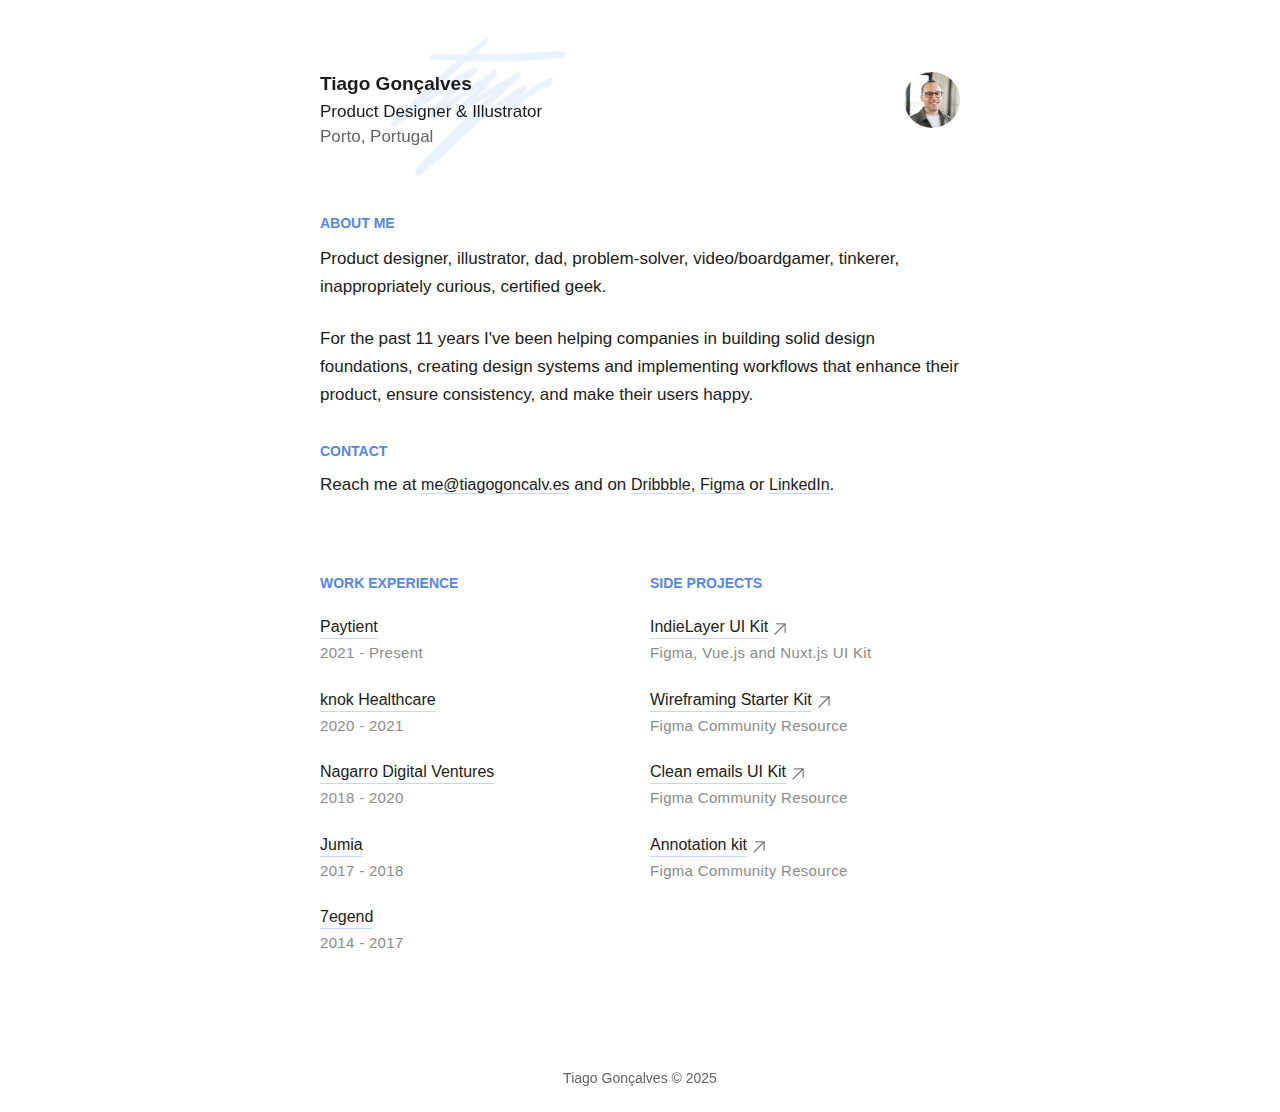
==== commit 4e84000d: "Update index.html" ====
--- a/index.html
+++ b/index.html
@@ -11152,7 +11152,7 @@
     }
 
     html {
-      overflow-y: scroll;
+      overflow-y: auto;
     }
 
     html.w-editor-open {
@@ -12302,7 +12302,7 @@
         <h4 class="heading-2">About Me</h4>
         <p class="features-paragraph">Product designer, illustrator, dad, problem-solver, video/boardgamer, tinkerer,
           inappropriately curious, certified geek.</p>
-        <p class="features-paragraph">For the past 10 years I've been helping companies in building solid design
+        <p class="features-paragraph">For the past 11 years I've been helping companies in building solid design
           foundations, creating design systems and implementing workflows that enhance their product, ensure
           consistency, and make their users happy.</p>
       </div>
@@ -12315,7 +12315,7 @@
         </p>
       </div>
       <div class="columns-2 w-row">
-        <div class="column w-col w-col-6">
+        <div class="column w-col w-col-6 w-col-medium-6 w-col-small-6 w-col-tiny-tiny-stack">
           <h5 class="heading-2-copy">Work&nbsp;Experience</h5>
           <div class="container-4 w-container">
             <div
@@ -12357,7 +12357,7 @@
             <p class="features-paragraph-copy">2014 - 2017</p>
           </div>
         </div>
-        <div class="column-2 w-col w-col-6">
+        <div class="column-2 w-col w-col-6 w-col-medium-6 w-col-small-6 w-col-tiny-tiny-stack">
           <h5 class="heading-2-copy">Side Projects</h5>
           <div class="container-4 w-container">
             <div
@@ -12402,22 +12402,12 @@
             </div>
             <p class="features-paragraph-copy">Figma Community Resource</p>
           </div>
-          <div class="container-4 w-container">
-            <div
-              class="div-block div-block-2 div-block-3 div-block-4 div-block-5 div-block-6 div-block-7 div-block-8 div-block-9 div-block-10 div-block-11 div-block-12 div-block-13 div-block-14">
-              <p class="features-paragraph work-entry"><a href="https://www.instagram.com/tiagovianagoncalves/"
-                  class="link work">Illustration</a></p><img
-                src="./Tiago Gonçalves, Product Designer_files/6409c866adf71d3d2545515b_Interface Arrows Corner Up Right.png"
-                loading="lazy" alt="" class="image-2">
-            </div>
-            <p class="features-paragraph-copy">Instagram</p>
-          </div>
         </div>
       </div>
     </div>
   </section>
   <footer class="footer">
-    <div>Tiago Gonçalves © 2024</div>
+    <div>Tiago Gonçalves © 2025</div>
   </footer>
   <script src="./Tiago Gonçalves, Product Designer_files/jquery-3.5.1.min.dc5e7f18c8.js.download" type="text/javascript"
     integrity="sha256-9/aliU8dGd2tb6OSsuzixeV4y/faTqgFtohetphbbj0=" crossorigin="anonymous"></script>
@@ -12694,4 +12684,4 @@
   </div>
 </body>
 
-</html>+</html>
--- a/Tiago Gonçalves, Product Designer_files/tiagogoncalv-es.webflow.646aaead2.css
+++ b/Tiago Gonçalves, Product Designer_files/tiagogoncalv-es.webflow.646aaead2.css
@@ -2155,8 +2155,11 @@
 .features-list {
   color: #fff;
   border: 1px #000;
+  flex-flow: row;
+  align-items: stretch;
   padding: 32px 30px 0;
   font-family: Generalsans, Arial, sans-serif;
+  display: flex;
   position: relative;
 }
 
@@ -2233,7 +2236,9 @@
 .body {
   color: #1b1b1b;
   background-color: #fff;
+  flex-flow: column wrap;
   font-family: Generalsans, Arial, sans-serif;
+  display: flex;
 }
 
 .heading-2 {
@@ -2437,16 +2442,21 @@
     justify-content: flex-start;
     align-items: flex-start;
   }
+  .footer {
+    display: block;
+    position: -webkit-sticky;
+    position: sticky;
+  }
 }
 
 @media screen and (max-width: 767px) {
   .hero-without-image {
-    background-position: 8% 0;
-    padding: 60px 24px;
+    background-image: linear-gradient(to bottom, null, null);
+    padding: 60px 24px 32px;
   }
 
   .features-list {
-    padding: 60px 24px;
+    padding: 32px 24px 60px;
   }
 
   .footer-dark {
@@ -2475,7 +2485,7 @@
   }
 
   .margin-bottom-24px {
-    font-size: 15px;
+    font-size: 16px;
   }
 
   .features-list {
@@ -2496,6 +2506,9 @@
 
   .heading-2-copy {
     margin-top: 0;
+  }
+  .text-block {
+    font-size: 16px;
   }
 
   .image-4 {
